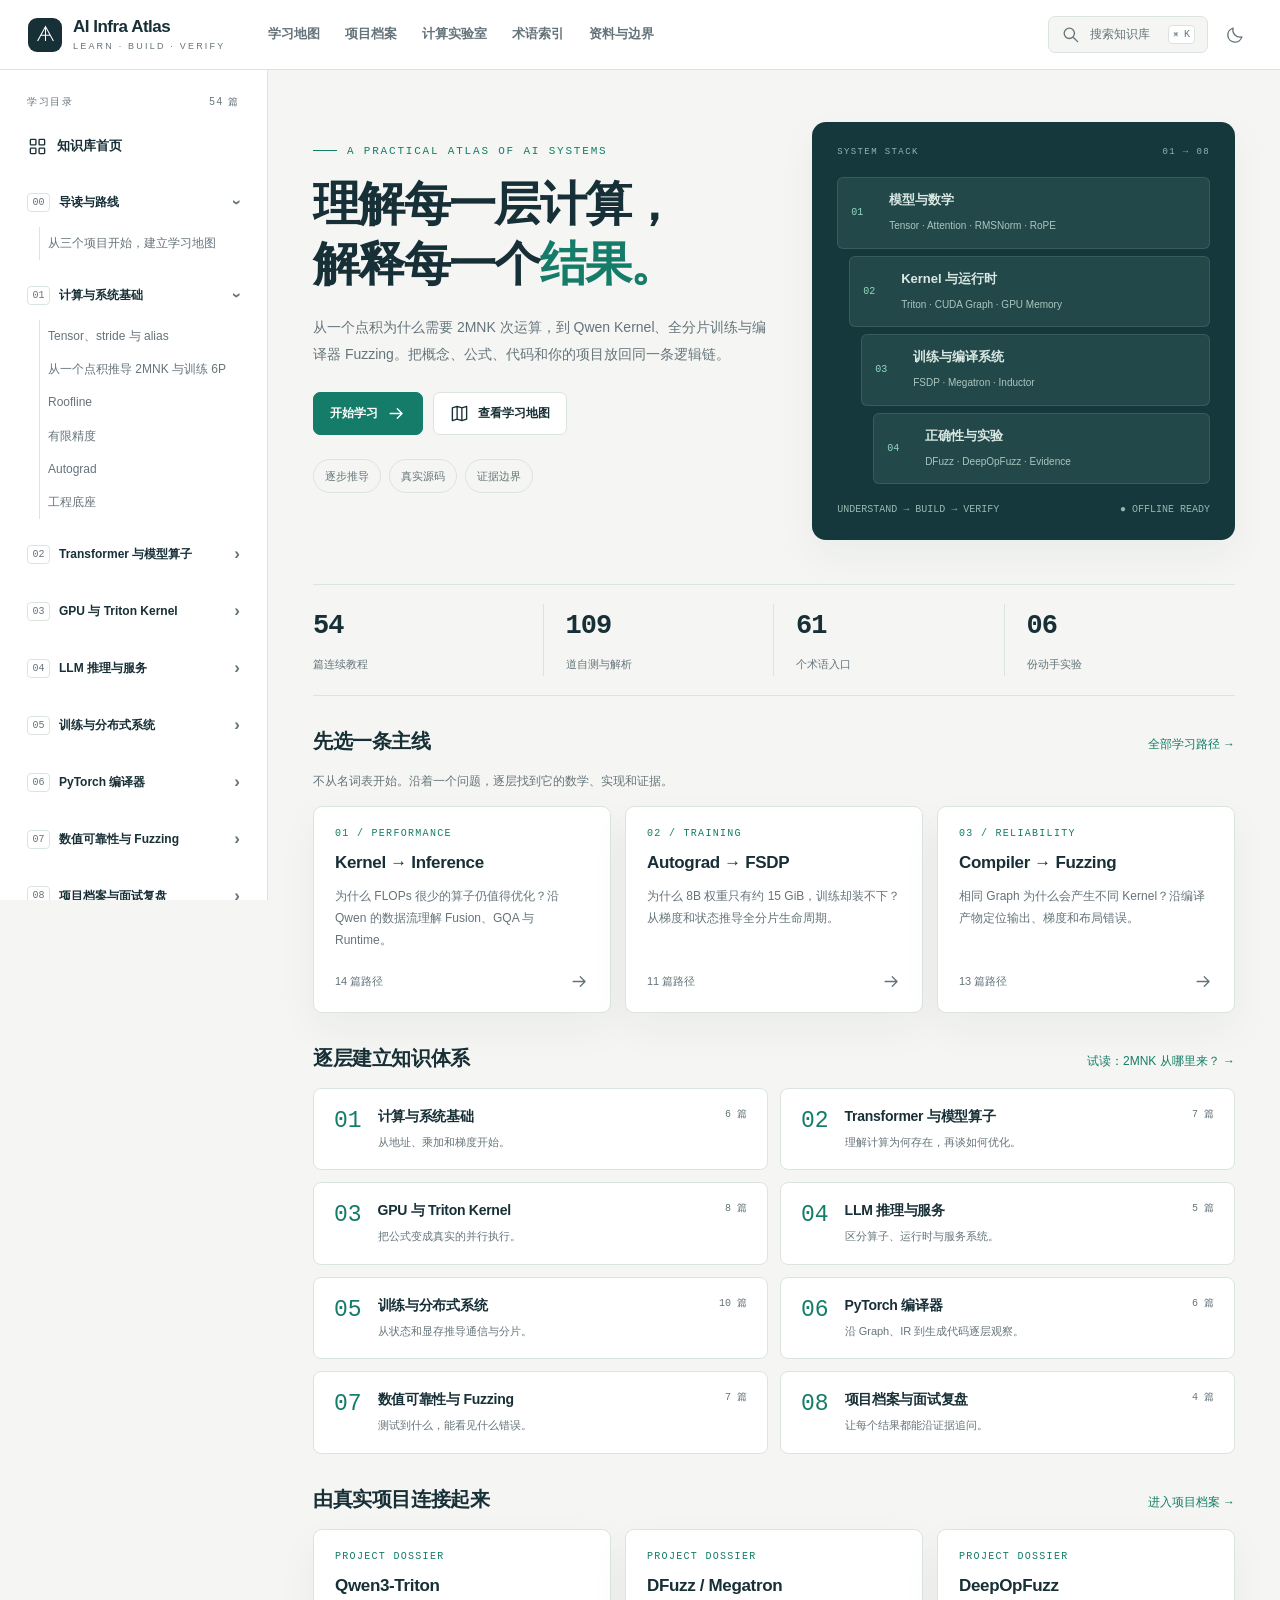
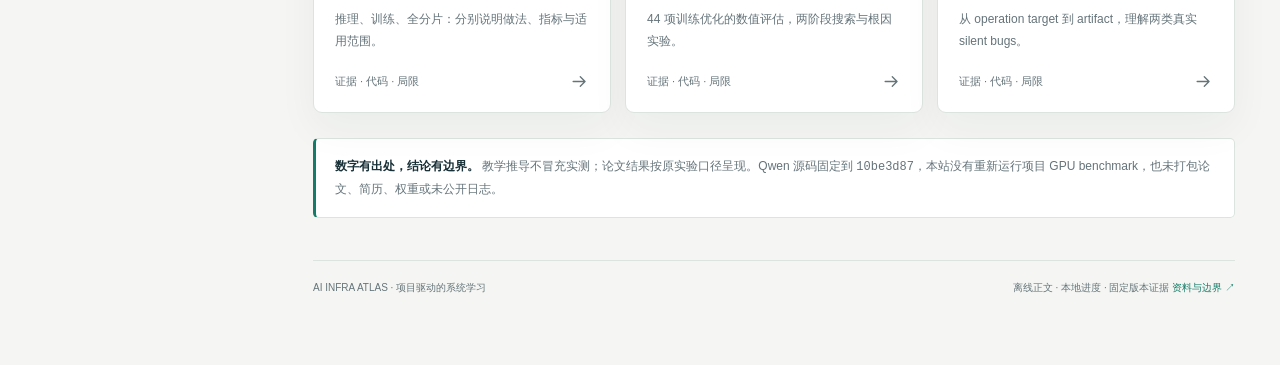
==== index.html @ 58a0f611 "Initial AI Infra Atlas site" ====
<!doctype html>
<html lang="zh-CN" data-theme="light">
<head>
<meta charset="UTF-8">
<meta name="viewport" content="width=device-width, initial-scale=1">
<meta name="description" content="AI Infra Atlas：从计算基础、Transformer 与 Triton，到推理、FSDP、Inductor 和 Fuzzing。基于 Qwen3-Triton、DFuzz、DeepOpFuzz 的项目驱动教程。">
<meta name="theme-color" content="#147c68">
<meta name="referrer" content="strict-origin-when-cross-origin">
<title>AI Infra Atlas · 从公式到代码，从代码到证据</title>
<link rel="icon" href="data:image/svg+xml,%3Csvg xmlns='http://www.w3.org/2000/svg' viewBox='0 0 64 64'%3E%3Crect width='64' height='64' rx='15' fill='%23153b3b'/%3E%3Cpath d='M13 46 31 15l19 31M20 35h23M31 15v31' stroke='%23d4f2df' fill='none' stroke-width='3'/%3E%3C/svg%3E">
<style>/* AI Infra Atlas. System fonts only. Offline, responsive, accessible. */
:root{color-scheme:light;--bg:#f5f6f3;--paper:#fff;--ink:#172f36;--muted:#65747a;--line:#dce4df;--accent:#147c68;--accent-soft:#e6f3ee;--navy:#15383c;--code:#10292f;--code-ink:#e0ede8;--gold:#a67c32;--shadow:0 16px 40px #17322d0c;--sidebar:268px;--header:70px;--serif:Georgia,'Songti SC','Noto Serif CJK SC',serif;--font:Inter,-apple-system,BlinkMacSystemFont,'Segoe UI','Noto Sans CJK SC','Microsoft YaHei',sans-serif;--mono:'SFMono-Regular',Consolas,'Liberation Mono',monospace}
html[data-theme=dark]{color-scheme:dark;--bg:#101b20;--paper:#16262c;--ink:#dce9e6;--muted:#9aafae;--line:#2a4146;--accent:#76d2b8;--accent-soft:#1d3a36;--navy:#15383c;--code:#0a171c;--code-ink:#d4e9e1;--gold:#d6b77a;--shadow:0 12px 35px #0002}
*{box-sizing:border-box}html{scroll-behavior:smooth;scroll-padding-top:100px}body{margin:0;background:var(--bg);color:var(--ink);font-family:var(--font);font-size:15px;line-height:1.7}button,input,select,textarea{font:inherit}button,a,input,textarea,select{-webkit-tap-highlight-color:transparent}button{cursor:pointer}a{color:var(--accent);text-decoration:none}a:hover{text-decoration:underline}button:focus-visible,a:focus-visible,input:focus-visible,select:focus-visible,summary:focus-visible,textarea:focus-visible{outline:3px solid var(--accent);outline-offset:3px}button{border:0;background:none;color:inherit}svg{display:block}h1,h2,h3,h4{line-height:1.35;letter-spacing:-.02em}h1{font-size:38px;font-weight:740;margin:0 0 16px}h2{font-size:24px;margin:34px 0 16px}h3{font-size:18px}p{margin:12px 0 18px}ul,ol{padding-left:24px}li{margin:8px 0}small,.small{font-size:12px;color:var(--muted)}.sr-only{position:absolute;width:1px;height:1px;overflow:hidden;clip:rect(0,0,0,0)}.skip{position:fixed;left:15px;top:-60px;z-index:100;background:var(--paper);padding:12px}.skip:focus{top:10px}.icon{width:19px;height:19px;stroke:currentColor;fill:none;stroke-width:1.7;stroke-linecap:round;stroke-linejoin:round;flex:none}.topbar{height:var(--header);position:fixed;top:0;left:0;right:0;background:var(--paper);border-bottom:1px solid var(--line);display:flex;align-items:center;z-index:40;padding:0 28px;gap:28px}.brand{display:flex;align-items:center;gap:11px;min-width:212px;color:var(--ink);line-height:1.2}.brand:hover{text-decoration:none}.brand-symbol{width:34px;height:34px;background:var(--ink);color:var(--paper);display:grid;place-items:center;border-radius:9px}.brand-title{font-size:17px;font-weight:750;letter-spacing:-.5px}.brand-sub{font-size:9px;letter-spacing:2.2px;display:block;margin-top:4px;color:var(--muted)}.topnav{display:flex;align-items:center;gap:25px;white-space:nowrap}.topnav a{font-size:13px;font-weight:600;color:var(--muted);padding:23px 0}.topnav a.active{color:var(--accent);box-shadow:0 2px 0 var(--accent)}.toptools{margin-left:auto;display:flex;align-items:center;gap:10px}.search-trigger{display:flex;align-items:center;gap:10px;border:1px solid var(--line);background:var(--bg);padding:7px 12px;border-radius:7px;font-size:12px;color:var(--muted);min-width:160px}.search-trigger kbd{margin-left:auto}.icon-btn{display:grid;place-items:center;width:34px;height:34px;border-radius:7px;color:var(--muted)}.icon-btn:hover{background:var(--accent-soft);color:var(--accent)}kbd{font-family:var(--mono);border:1px solid var(--line);border-radius:4px;padding:0 4px;font-size:10px;background:var(--paper)}.menu-toggle{display:none}.sidebar{position:fixed;top:var(--header);bottom:0;left:0;width:var(--sidebar);border-right:1px solid var(--line);background:var(--paper);z-index:30;overflow-y:auto;padding:23px 17px 30px;scrollbar-width:thin}.sidebar-head{display:flex;justify-content:space-between;align-items:center;padding:0 10px 16px;font-size:10px;text-transform:uppercase;letter-spacing:1.7px;color:var(--muted)}.side-home{display:flex;align-items:center;gap:10px;padding:9px 11px;border-radius:6px;color:var(--ink);font-size:13px;font-weight:600;margin-bottom:12px}.side-home:hover{background:var(--bg);text-decoration:none}.side-group{margin:8px 0}.side-group summary{cursor:pointer;display:flex;align-items:center;gap:9px;font-size:12px;font-weight:650;padding:10px;border-radius:5px;list-style:none}.side-group summary::-webkit-details-marker{display:none}.side-group summary:after{content:'›';font-size:17px;margin-left:auto;color:var(--muted);transform:rotate(0deg)}.side-group[open] summary:after{transform:rotate(90deg)}.sec-number{font:10px var(--mono);color:var(--muted);border:1px solid var(--line);padding:3px 4px;min-width:23px;text-align:center;border-radius:4px}.side-links{padding:0 0 3px 22px}.side-link{display:flex;gap:8px;align-items:flex-start;color:var(--muted);font-size:12px;line-height:1.6;padding:7px 8px;border-left:1px solid var(--line)}.side-link:hover{color:var(--ink);background:var(--bg);text-decoration:none}.side-link.active{color:var(--accent);background:var(--accent-soft);border-left:2px solid var(--accent);font-weight:600}.read-dot{font-size:10px;margin-left:auto;color:var(--accent);flex:none}.sidebar-foot{margin:28px 9px 0;padding:15px 0;border-top:1px solid var(--line);font-size:11px;color:var(--muted)}.progress-track{height:4px;background:var(--line);border-radius:4px;margin:10px 0}.progress-fill{height:100%;width:0;background:var(--accent);border-radius:4px;transition:width .2s}.main{margin-left:var(--sidebar);padding:var(--header) 0 0;min-height:100vh}.page{max-width:1370px;margin:auto;padding:40px 45px 70px}.eyebrow{font:11px var(--mono);letter-spacing:1.8px;color:var(--accent);text-transform:uppercase;display:flex;align-items:center;gap:10px;margin-bottom:17px}.eyebrow:before{content:'';width:24px;height:1px;background:currentColor}.page-intro{max-width:780px;color:var(--muted);font-size:16px;line-height:1.9}.hero{display:grid;grid-template-columns:1.1fr 1fr;gap:34px;align-items:center;padding:12px 0 32px}.hero h1{font-size:clamp(34px,3.7vw,51px);font-weight:750;line-height:1.27;letter-spacing:-1.7px}.hero h1 em{font-style:normal;color:var(--accent)}.hero-desc{max-width:540px;font-size:14px;line-height:1.9;color:var(--muted);margin-top:20px}.hero-actions{display:flex;gap:10px;flex-wrap:wrap;margin-top:25px}.btn{display:inline-flex;align-items:center;justify-content:center;gap:9px;padding:10px 16px;border:1px solid var(--line);border-radius:7px;font-size:12px;font-weight:650;background:var(--paper);color:var(--ink);transition:transform .15s,background .15s}.btn:hover{background:var(--accent-soft);text-decoration:none;transform:translateY(-1px)}.btn-primary{background:var(--accent);border-color:var(--accent);color:#fff}html[data-theme=dark] .btn-primary{color:#102e29}.btn-primary:hover{background:var(--accent);filter:brightness(.95)}.btn-small{padding:6px 10px;font-size:11px}.hero-layers{background:var(--navy);padding:25px;border-radius:14px;color:#d9e8e3;box-shadow:var(--shadow);position:relative;overflow:hidden}.hero-layers:after{content:'';position:absolute;inset:0;pointer-events:none;background-image:linear-gradient(#fff03 1px,transparent 1px),linear-gradient(90deg,#fff03 1px,transparent 1px);background-size:26px 26px}.hero-layers>*{position:relative;z-index:1}.layer-header{display:flex;justify-content:space-between;font:9px var(--mono);letter-spacing:1.4px;color:#92b6af;margin-bottom:20px}.layer{display:flex;align-items:center;gap:13px;border:1px solid #63857d55;background:#23484a;padding:11px 13px;margin:7px 0;border-radius:6px}.layer:nth-of-type(3){margin-left:12px}.layer:nth-of-type(4){margin-left:24px}.layer:nth-of-type(5){margin-left:36px}.layer code{color:#92d9bf;font:10px var(--mono);min-width:25px}.layer strong{font-size:13px;display:block}.layer small{font-size:10px;color:#abc6be}.layer-foot{display:flex;justify-content:space-between;color:#94b8ae;font:10px var(--mono);padding-top:13px}.stats{display:grid;grid-template-columns:repeat(4,1fr);border-top:1px solid var(--line);border-bottom:1px solid var(--line);padding:19px 0;margin:12px 0 32px}.stat{padding:0 22px;border-right:1px solid var(--line)}.stat:first-child{padding-left:0}.stat:last-child{border:0}.stat strong{font-size:27px;font-weight:650;font-family:var(--mono);letter-spacing:-1px;display:block}.stat span{font-size:11px;color:var(--muted)}.section-head{display:flex;justify-content:space-between;align-items:baseline;gap:15px;margin:32px 0 16px}.section-head h2{margin:0;font-size:20px}.section-head a{font-size:12px}.section-caption{font-size:12px;color:var(--muted);margin:6px 0 15px}.path-cards{display:grid;grid-template-columns:repeat(3,1fr);gap:14px}.path-card,.card{background:var(--paper);border:1px solid var(--line);border-radius:9px;padding:21px;box-shadow:var(--shadow)}.path-card{display:flex;flex-direction:column;transition:transform .2s,border-color .2s;color:var(--ink)}.path-card:hover{transform:translateY(-3px);border-color:var(--accent);text-decoration:none}.card-kicker{font:10px var(--mono);color:var(--accent);letter-spacing:1.3px;margin-bottom:13px}.path-card h3{font-size:17px;margin:0 0 10px}.path-card p{font-size:12px;color:var(--muted);line-height:1.85;margin:0 0 20px}.card-footer{display:flex;justify-content:space-between;align-items:center;margin-top:auto;color:var(--muted);font-size:11px}.curriculum-grid{display:grid;grid-template-columns:1fr 1fr;gap:12px}.curriculum-card{padding:18px 20px;display:flex;gap:16px;align-items:flex-start;background:var(--paper);border:1px solid var(--line);border-radius:8px;color:var(--ink)}.curriculum-card:hover{text-decoration:none;border-color:var(--accent)}.curriculum-num{font:23px var(--mono);color:var(--accent);line-height:1.3}.curriculum-card h3{font-size:14px;margin:0 0 7px}.curriculum-card p{font-size:11px;color:var(--muted);margin:0;line-height:1.7}.curriculum-card .count{font:10px var(--mono);margin-left:auto;color:var(--muted);white-space:nowrap}.note-box{border:1px solid var(--line);border-left:3px solid var(--accent);border-radius:5px;background:var(--paper);padding:16px 19px;font-size:12px;color:var(--muted);line-height:1.85;margin:25px 0}.note-box strong{color:var(--ink)}.footer{border-top:1px solid var(--line);margin-top:42px;padding-top:18px;display:flex;justify-content:space-between;gap:20px;font-size:10px;color:var(--muted)}.article-layout{display:grid;grid-template-columns:minmax(0,840px) 184px;gap:38px;justify-content:center}.article-main{min-width:0}.breadcrumbs{font-size:11px;color:var(--muted);display:flex;gap:10px;align-items:center;margin-bottom:26px}.article-header h1{font-size:32px;line-height:1.45;margin-bottom:14px;letter-spacing:-.8px}.article-header .summary{font-size:15px;color:var(--muted);line-height:1.8}.meta-row{display:flex;gap:8px;flex-wrap:wrap;align-items:center;margin:20px 0}.badge{font-size:10px;border:1px solid var(--line);padding:3px 8px;border-radius:4px;color:var(--muted);background:var(--paper)}.badge-kind{color:var(--accent);border-color:transparent;background:var(--accent-soft)}.prereq-box{border:1px solid var(--line);background:var(--paper);border-radius:7px;padding:12px 15px;margin:23px 0;font-size:12px;display:flex;flex-wrap:wrap;gap:7px 12px}.prereq-box span{color:var(--muted);margin-right:8px}.article-actions{display:flex;gap:7px;margin:18px 0 30px;flex-wrap:wrap}.article-body{font-size:15px;line-height:1.95;overflow-wrap:anywhere}.article-body h2{margin:40px 0 17px;padding-top:8px;font-size:22px;border-bottom:1px solid var(--line);padding-bottom:12px}.article-body h3{font-size:17px;margin-top:28px}.article-body p{margin:13px 0 19px}.article-body strong{font-weight:700;color:var(--ink)}.article-body a{border-bottom:1px solid var(--accent);text-decoration:none}.article-body ul,.article-body ol{margin:18px 0}.article-body code:not(pre code){background:var(--accent-soft);color:var(--accent);padding:2px 5px;border-radius:4px;font-size:.87em;word-break:break-word;font-family:var(--mono)}pre{background:var(--code);color:var(--code-ink);font:12px/1.85 var(--mono);padding:22px 19px;border-radius:8px;overflow:auto;position:relative;tab-size:4;margin:20px 0}pre code{font-family:inherit;font-size:inherit}pre[data-copy]{padding-top:39px}.code-copy{position:absolute;top:7px;right:9px;display:flex;gap:5px;align-items:center;padding:3px 7px;font:10px var(--font);background:#ffffff12;border:1px solid #ffffff25;color:#d5e6df;border-radius:4px}.code-language{position:absolute;left:16px;top:8px;font:9px var(--mono);letter-spacing:1px;color:#8cb5a6}.table-wrap{overflow:auto;margin:20px 0;border:1px solid var(--line);border-radius:7px;background:var(--paper)}table{border-collapse:collapse;width:100%;font-size:12px;line-height:1.75}th,td{padding:11px 13px;text-align:left;vertical-align:top;border-bottom:1px solid var(--line)}th{font-weight:650;background:var(--accent-soft);white-space:nowrap}tr:last-child td{border-bottom:0}.math.display{display:block;overflow-x:auto;max-width:100%;padding:22px 16px;margin:22px 0;background:var(--paper);border:1px solid var(--line);border-radius:7px;text-align:center}.math math{font-size:1.08em}.math.display math{margin:0 auto}.article-body blockquote{margin:22px 0;border-left:3px solid var(--accent);padding:9px 18px;color:var(--muted);background:var(--paper)}.flow{display:flex;align-items:stretch;gap:24px;flex-wrap:wrap;margin:24px 0}.flow span{position:relative;flex:1;min-width:100px;padding:12px;background:var(--accent-soft);border:1px solid var(--line);color:var(--accent);text-align:center;border-radius:6px;font-size:12px;line-height:1.6}.flow span:not(:last-child):after{content:'→';position:absolute;right:-20px;top:calc(50% - 12px);font-size:15px;color:var(--muted)}.toc{position:sticky;top:99px;align-self:start;max-height:calc(100vh - 130px);overflow:auto;border-left:1px solid var(--line);padding-left:19px;font-size:11px}.toc-title{font:10px var(--mono);letter-spacing:1.6px;color:var(--muted);margin:0 0 14px}.toc a{display:block;padding:6px 0;color:var(--muted);line-height:1.6}.toc a.active{color:var(--accent);font-weight:650}.toc a.sub{padding-left:10px;font-size:10px}.toc .toc-footer{border-top:1px solid var(--line);margin-top:18px;padding-top:16px;font-size:10px;color:var(--muted)}.quiz{border:1px solid var(--line);background:var(--paper);padding:0;border-radius:7px;margin:10px 0;font-size:13px}.quiz summary{cursor:pointer;list-style:none;padding:16px 18px;font-weight:600;display:flex;align-items:center;gap:12px}.quiz summary:after{content:'＋';font-size:16px;color:var(--accent);margin-left:auto;flex:none}.quiz[open] summary:after{content:'−'}.quiz-answer{border-top:1px solid var(--line);padding:15px 18px;color:var(--muted);line-height:1.9}.quiz-num{font:11px var(--mono);color:var(--accent)}.resource-list{display:grid;gap:9px;margin-top:20px}.resource{padding:13px 15px;border:1px solid var(--line);border-radius:6px;background:var(--paper);font-size:12px;overflow-wrap:anywhere}.resource span{display:block;font-size:10px;color:var(--muted);margin-bottom:5px}.resource p{font-size:11px;color:var(--muted);margin:5px 0 0;line-height:1.7}.notes-area{width:100%;resize:vertical;min-height:100px;background:var(--paper);color:var(--ink);border:1px solid var(--line);border-radius:7px;padding:15px;font-size:13px;line-height:1.8}.chapter-nav{display:grid;grid-template-columns:1fr 1fr;gap:12px;margin-top:35px}.chapter-nav a{display:block;background:var(--paper);border:1px solid var(--line);padding:17px;border-radius:7px;font-size:12px;color:var(--ink)}.chapter-nav a:hover{border-color:var(--accent);text-decoration:none}.chapter-nav small{display:block;margin-bottom:7px;color:var(--muted)}.chapter-nav a:last-child{text-align:right}.path-group{background:var(--paper);border:1px solid var(--line);padding:25px;border-radius:9px;margin:18px 0}.path-group h2{margin-top:0;font-size:21px}.path-group p{font-size:13px;color:var(--muted)}.path-items{display:flex;gap:10px;flex-wrap:wrap;margin-top:20px}.path-item{display:flex;align-items:center;gap:9px;padding:10px 12px;border:1px solid var(--line);border-radius:6px;font-size:11px;color:var(--ink);background:var(--bg)}.path-item .order{font:10px var(--mono);color:var(--accent)}.path-item.done{background:var(--accent-soft)}.topic-section{margin:35px 0}.topic-section h2{font-size:20px}.chapter-index{display:grid;grid-template-columns:1fr 1fr;gap:10px}.chapter-item{border:1px solid var(--line);background:var(--paper);border-radius:6px;padding:15px;color:var(--ink);display:block}.chapter-item:hover{border-color:var(--accent);text-decoration:none}.chapter-item strong{font-size:13px}.chapter-item p{font-size:11px;color:var(--muted);margin:6px 0 0}.project-grid{display:grid;grid-template-columns:repeat(3,1fr);gap:16px;margin:30px 0}.project-card{background:var(--paper);border:1px solid var(--line);border-radius:10px;overflow:hidden}.project-top{padding:24px 22px;background:var(--accent-soft)}.project-top h2{margin:10px 0;font-size:24px}.project-top p{font-size:12px;color:var(--muted);margin-bottom:0}.project-body{padding:22px;font-size:12px}.project-measure{font:28px var(--mono);color:var(--accent);margin-bottom:4px}.project-body .metric-caption{font-size:11px;color:var(--muted);margin-bottom:18px}.project-links{margin:18px 0;display:flex;flex-direction:column;gap:9px}.project-body .btn{width:100%}.filter-input{width:100%;background:var(--paper);border:1px solid var(--line);padding:13px 16px;border-radius:8px;color:var(--ink);margin:20px 0;font-size:13px}.glossary-grid{display:grid;grid-template-columns:1fr 1fr;gap:12px}.term-card{background:var(--paper);border:1px solid var(--line);padding:19px;border-radius:8px}.term-card h3{margin:0 0 6px;font-size:15px}.term-card .zh{font-size:11px;color:var(--accent)}.term-card p{font-size:12px;color:var(--muted);margin:11px 0}.term-card a{font-size:11px}.calc-grid{display:grid;grid-template-columns:1fr 1fr;gap:20px;margin-top:25px}.calc-card{background:var(--paper);border:1px solid var(--line);border-radius:9px;padding:24px}.calc-card h2{font-size:20px;margin:5px 0 10px}.calc-card>p{font-size:12px;color:var(--muted)}.calc-fields{display:grid;grid-template-columns:1fr 1fr;gap:11px;margin:20px 0}.field label{display:block;font-size:11px;color:var(--muted);margin-bottom:6px}.field input,.field select{width:100%;padding:8px 10px;font:12px var(--mono);border:1px solid var(--line);border-radius:5px;background:var(--bg);color:var(--ink)}.calc-result{background:var(--accent-soft);border:1px solid var(--line);border-radius:6px;padding:15px;font-size:12px;line-height:1.8;min-height:100px}.calc-result strong{font-family:var(--mono);color:var(--accent);font-size:16px}.calc-result .result-row{display:flex;justify-content:space-between;align-items:center;gap:10px;margin:5px 0}.calc-formula{font:12px var(--mono);color:var(--muted);padding-top:15px;overflow-wrap:anywhere}.bar-meter{height:6px;background:var(--line);border-radius:5px;overflow:hidden;margin-top:10px}.bar-meter span{display:block;height:100%;background:var(--accent)}.source-group{margin-top:30px}.source-group h2{font-size:20px}.source-grid{display:grid;grid-template-columns:1fr 1fr;gap:10px}.toolbar{display:flex;gap:8px;align-items:center;flex-wrap:wrap;margin:20px 0}.empty{padding:35px;text-align:center;color:var(--muted);border:1px dashed var(--line);border-radius:8px;font-size:13px}.saved-list{display:grid;gap:10px}.search-dialog{border:1px solid var(--line);padding:0;border-radius:13px;background:var(--paper);color:var(--ink);width:min(700px,calc(100% - 30px));box-shadow:0 30px 90px #0005;max-height:80vh;margin:12vh auto 0}.search-dialog::backdrop{background:#0c222580;backdrop-filter:blur(3px)}.search-box{display:flex;align-items:center;padding:17px;gap:12px;border-bottom:1px solid var(--line)}.search-box input{background:none;border:0;outline:0!important;flex:1;min-width:0;color:var(--ink);font-size:15px}.search-results{max-height:58vh;overflow:auto;padding:8px}.search-result{display:block;color:var(--ink);padding:13px 14px;border-radius:6px}.search-result:hover,.search-result:focus{background:var(--accent-soft);text-decoration:none}.search-result strong{display:block;font-size:14px}.search-result p{font-size:11px;color:var(--muted);margin:6px 0 0}.search-result small{font-size:10px}.search-result mark{color:var(--ink);background:#d7e9bd;padding:0 2px}.search-bottom{padding:10px 18px;border-top:1px solid var(--line);font-size:10px;color:var(--muted);display:flex;justify-content:space-between}.toast{position:fixed;bottom:25px;left:50%;transform:translateX(-50%);padding:10px 18px;background:var(--ink);color:var(--paper);border-radius:7px;font-size:12px;box-shadow:var(--shadow);z-index:100;opacity:0;pointer-events:none;transition:opacity .2s}.toast.show{opacity:1}.mobile-shade{display:none}.source-note{font-size:11px;color:var(--muted);border-top:1px solid var(--line);padding-top:15px;margin-top:20px}.dep-label{font-size:10px;color:var(--muted);margin-top:14px}.method-strip{display:flex;gap:8px;flex-wrap:wrap;margin:24px 0}.method-strip span{font-size:11px;padding:7px 11px;border:1px solid var(--line);border-radius:30px;color:var(--muted)}.callout-lab{background:var(--accent-soft);border:1px solid var(--line);border-radius:8px;padding:18px;font-size:13px;line-height:1.85;margin:25px 0}.callout-lab p{margin:6px 0 12px;font-size:12px;color:var(--muted)}.toc-toggle{display:none}.noscript{margin:100px 20px;padding:25px;border:1px solid var(--line);background:var(--paper)}
@media(min-width:1600px){.page{padding-left:65px;padding-right:65px}.hero{gap:65px}.hero-layers{padding:32px}.topnav{gap:32px}}
@media(max-width:1250px){:root{--sidebar:242px}.topbar{padding:0 20px;gap:18px}.brand{min-width:190px}.topnav{gap:16px}.topnav a{font-size:12px}.search-trigger{min-width:120px}.search-trigger .search-word{display:none}.page{padding:30px}.article-layout{grid-template-columns:minmax(0,1fr)}.toc{display:none}.hero{gap:24px}.hero h1{font-size:37px}.path-card{padding:17px}.hero-layers{padding:20px}.project-grid{grid-template-columns:1fr}.project-card{display:grid;grid-template-columns:1fr 1.4fr}.project-body{padding:22px}.project-measure{font-size:24px}}
@media(max-width:1000px){.topnav{gap:15px}.topnav a:nth-last-child(-n+2){display:none}.brand{min-width:180px}.topbar{gap:15px}.hero{grid-template-columns:1fr}.hero-layers{max-width:600px}.layer-header{margin-bottom:12px}.layer{padding:9px 13px}.path-cards{grid-template-columns:1fr}.path-card{display:grid;grid-template-columns:1fr auto}.path-card p{grid-column:1;max-width:90%;margin-bottom:12px}.path-card .card-footer{grid-column:2;grid-row:1/4;align-self:end}.path-card .card-kicker,.path-card h3{grid-column:1}.curriculum-grid,.chapter-index,.glossary-grid,.source-grid,.calc-grid{grid-template-columns:1fr}.hero h1{font-size:40px}.stats .stat{padding:0 14px}.stats .stat:first-child{padding-left:0}}
@media(max-width:760px){:root{--sidebar:275px;--header:62px}.topbar{padding:0 13px;gap:10px}.menu-toggle{display:grid}.brand{min-width:0;gap:8px}.brand-symbol{height:30px;width:30px}.brand-title{font-size:15px}.brand-sub{font-size:8px;letter-spacing:1.5px}.topnav{display:none}.toptools{gap:4px}.search-trigger{min-width:0;border:0;background:none;padding:8px}.search-trigger kbd{display:none}.sidebar{transform:translateX(-100%);transition:transform .2s}.sidebar.open{transform:translateX(0)}.mobile-shade.visible{display:block;position:fixed;inset:var(--header) 0 0;background:#0006;z-index:25}.main{margin-left:0}.page{padding:26px 20px 50px}.hero{padding-top:2px;gap:22px}.hero h1{font-size:37px;letter-spacing:-1px}.hero-desc{font-size:13px}.hero-layers{padding:20px}.stats{margin-top:8px;gap:15px 0;padding:18px 0}.stat strong{font-size:23px}.stat span{font-size:10px}.stat{padding:0 10px!important}.stat:first-child{padding-left:0!important}.eyebrow{font-size:10px;letter-spacing:1.3px}.section-head{margin-top:28px}.section-head h2{font-size:19px}.article-header h1{font-size:27px}.article-body{font-size:14px;line-height:1.95}.article-body h2{font-size:20px}.article-actions{gap:6px}.btn{padding:9px 12px;font-size:11px}.btn-small{padding:6px 10px}.breadcrumbs{margin-bottom:20px;font-size:10px}.chapter-nav{grid-template-columns:1fr}.chapter-nav a:last-child{text-align:left}.project-card{display:block}.project-grid{gap:18px}.path-group{padding:20px}.path-item{padding:8px 10px;font-size:11px}.path-items{gap:8px}.flow{gap:24px}.flow span{min-width:115px}.calc-card{padding:20px}.footer{flex-direction:column;gap:5px}.search-dialog{margin-top:8vh}.table-wrap{max-width:100%}.page h1{font-size:30px}.hero h1{font-size:37px}.project-top h2{font-size:23px}.stats .stat strong{font-size:22px}.source-note{overflow-wrap:anywhere}.toc-toggle{display:block}pre{font-size:11px}.article-body .math math{font-size:1em}.callout-lab{padding:15px}.toolbar{gap:6px}}
@media(prefers-reduced-motion:reduce){*{scroll-behavior:auto!important;transition:none!important;animation:none!important}}
@media print{.topbar,.sidebar,.toc,.article-actions,.footer,.chapter-nav,.notes-panel,.search-dialog,.toast,.mobile-shade,.code-copy,.screen-only{display:none!important}.main{margin:0;padding:0}.page{padding:0;max-width:none}.article-layout{display:block}body{background:white;color:#111;font-size:11pt}.article-body{font-size:11pt}h1{font-size:24pt}h2{break-after:avoid}pre{white-space:pre-wrap;color:#111;background:#f5f5f5;border:1px solid #ccc;break-inside:avoid}.math.display{break-inside:avoid}.quiz-answer{display:block}.quiz:not([open]) .quiz-answer{display:block}.resource,.note-box{box-shadow:none}.table-wrap{overflow:visible}.hero-layers{display:none}.hero{display:block}.project-grid,.path-cards{display:block}.path-card{margin-bottom:10px}a{color:#165b49}details{break-inside:avoid}}

.sidebar-utilities{display:grid;grid-template-columns:1fr 1fr;gap:9px 12px;margin-bottom:15px}.sidebar-utilities a{font-size:11px}

.article-body math[display="inline"]{font-size:1.03em}.math.display{font-size:16px}.math.display math{width:max-content;max-width:none}
</style>
</head>
<body>
<a class="skip" href="#main">跳到正文</a>
<header class="topbar">
<button class="icon-btn menu-toggle" id="menu-toggle" aria-label="展开章节目录" aria-expanded="false" aria-controls="sidebar"></button>
<a class="brand" href="#home" aria-label="AI Infra Atlas 首页">
<span class="brand-symbol"><svg width="23" height="23" viewBox="0 0 32 32" fill="none" stroke="currentColor" stroke-width="1.5" aria-hidden="true"><path d="m5 25 11-20 11 20M10 17h12M16 5v20"/></svg></span>
<span><span class="brand-title">AI Infra Atlas</span><span class="brand-sub">LEARN · BUILD · VERIFY</span></span></a>
<nav class="topnav" aria-label="全站导航"><a href="#map" data-route="map">学习地图</a><a href="#projects" data-route="projects">项目档案</a><a href="#lab" data-route="lab">计算实验室</a><a href="#glossary" data-route="glossary">术语索引</a><a href="#sources" data-route="sources">资料与边界</a></nav>
<div class="toptools"><button id="search-open" class="search-trigger" aria-label="全文搜索（Ctrl 或 Command K）"></button><button class="icon-btn" id="theme-toggle" aria-label="切换深浅主题"></button></div>
</header>
<aside class="sidebar" id="sidebar" aria-label="章节目录"></aside>
<div class="mobile-shade" id="mobile-shade"></div>
<main class="main" id="main" tabindex="-1"></main>
<dialog class="search-dialog" id="search-dialog" aria-label="全文搜索">
 <div class="search-box"><svg class="icon" viewBox="0 0 24 24" aria-hidden="true"><circle cx="10.5" cy="10.5" r="6.5"/><path d="m16 16 5 5"/></svg><input id="search-input" type="search" autocomplete="off" placeholder="搜索概念、代码、项目或问题…" aria-label="搜索关键词"><button class="icon-btn" id="search-close" aria-label="关闭搜索"></button></div>
 <div class="search-results" id="search-results"></div>
 <div class="search-bottom"><span id="search-count"></span><span>↑↓ 选择 · Enter 打开 · Esc 关闭</span></div>
</dialog>
<div class="toast" id="toast" role="status" aria-live="polite"></div>
<noscript><div class="noscript"><h1>AI Infra Atlas</h1><p>该离线网站需要浏览器启用 JavaScript 才能展示目录、搜索和正文。ZIP 中同时提供完整 Markdown 正文，可在任意文本阅读器中打开。</p></div></noscript>
<script id="atlas-data" type="application/json">{"articles":[{"id":"orientation","title":"从三个项目开始，建立学习地图","section":"start","summary":"把性能、数值可靠性和编译正确性放回同一条模型执行链。","prereq":[],"sources":["guide","qreadme","dfuzz","deepop"],"tags":["学习路线","证据","项目"],"level":1,"kind":"原理与推导","checks":[{"q":"为什么三类项目不能用同一个“加速比”评价？","a":"Qwen 性能实验比较时间、显存等；DFuzz 比较数值偏差和搜索命中率；DeepOpFuzz 比较已验证 bug 与固定预算下触达情况。它们的分子、分母和实验目标都不同。"}],"lab":null,"raw":"## 这不是一份名词清单\n语言模型的每个 token 都要经过张量计算。框架把计算交给编译器、GPU 和运行时；训练又引入反向传播、优化器和多卡通信。AI Infra 关心这条链能否**跑得动、跑得快、算得对**。三个目标有关联，却需要不同证据。\n\n本教程借鉴 AIInfraGuide 的分层学习形式，正文与例子按你的三个项目重新组织，不转载其文章。每篇先说明问题的来源，再推导数学与数据流，最后连接源码、实验和边界。\n\n\u003cdiv class=\"flow\">\u003cspan>模型数学\u003c/span>\u003cspan>Tensor / Autograd\u003c/span>\u003cspan>Compiler / Kernel\u003c/span>\u003cspan>GPU / Runtime\u003c/span>\u003cspan>数值与性能验证\u003c/span>\u003c/div>\n\n## 三个项目分别回答什么\n**Qwen3-Triton** 研究执行效率：相同模型计算如何减少布局复制、启动开销和训练状态驻留。其单卡推理、单卡训练、多卡分片是不同实验分支，不应编造成未经记录的线性研发历史。\n\n**DFuzz** 研究训练轨迹的数值偏差：同一优化开关的 ON/OFF 执行，在哪些配置与输入下产生显著不同的 loss 轨迹。Megatron-LM 是实际测试框架之一，不是仅供背景介绍的分布式知识。\n\n**DeepOpFuzz** 研究编译正确性：怎样构造条件，让编译器选择特定 operation 并观察生成产物，进一步检测输出、梯度或执行语义错误。\n\n## 怎样阅读\n零基础路线先读 [Tensor 与 stride](#article/tensor-layout)、[矩阵计算量](#article/gemm-flops) 和 [token 到 loss](#article/tokens-loss)，再进入 Transformer。Kernel 路线从模型算子走到 Triton 和 QK Fusion。训练路线从梯度、AdamW 的状态走到 collective 与 FSDP。Compiler 路线从 graph capture 走到 artifact 与两个真实 bug。\n\n不要跳过前置章节。一个词第一次出现时可能有一句定义，完整解释会在对应链接中展开。例如 GQA 不是“一个更快的 attention 函数”，而是 head 共享设计；CUDA Graph 不是让所有算子变成一个 kernel。\n\n## 网站怎样表达证据\n标为**原理与推导**的段落是教学解释，算式中的例子不等于项目实测。标为**源码与实验**的章节来自固定仓库版本或上传论文。标为**扩展知识**的部分不构成你的项目贡献。\n\nQwen 源码固定在 `10be3d87`；DeepOpFuzz 仓库固定在 `c69ead1b`。历史报告里的 2.5.1 推理环境、2.10 训练环境与 compiler 测试环境不同。本站没有在 GPU 上重新执行这些项目实验，性能数字按报告口径呈现。\n\n## 什么算真正掌握\n读完定义只是第一步。合格的理解是：给定一个具体 shape，能写出地址或计算量；给定一个优化，能说明它省了什么、增加了什么；给定一组数据，能判断是否足以支持结论。每篇末尾的折叠题和实践任务就是为此设计。\n\n网站不打包你的论文 PDF、简历、私有日志或模型权重。公开部署前仍应确认论文与研究结果可对外展示。\n","html":"\u003ch2 id=\"h01\">这不是一份名词清单\u003c/h2>\n\u003cp>语言模型的每个 token 都要经过张量计算。框架把计算交给编译器、GPU 和运行时；训练又引入反向传播、优化器和多卡通信。AI Infra 关心这条链能否\u003cstrong>跑得动、跑得快、算得对\u003c/strong>。三个目标有关联，却需要不同证据。\u003c/p>\n\u003cp>本教程借鉴 AIInfraGuide 的分层学习形式，正文与例子按你的三个项目重新组织，不转载其文章。每篇先说明问题的来源，再推导数学与数据流，最后连接源码、实验和边界。\u003c/p>\n\u003cdiv class=\"flow\">\n\u003cspan>模型数学\u003c/span>\u003cspan>Tensor / Autograd\u003c/span>\u003cspan>Compiler / Kernel\u003c/span>\u003cspan>GPU / Runtime\u003c/span>\u003cspan>数值与性能验证\u003c/span>\n\u003c/div>\n\u003ch2 id=\"h02\">三个项目分别回答什么\u003c/h2>\n\u003cp>\u003cstrong>Qwen3-Triton\u003c/strong> 研究执行效率：相同模型计算如何减少布局复制、启动开销和训练状态驻留。其单卡推理、单卡训练、多卡分片是不同实验分支，不应编造成未经记录的线性研发历史。\u003c/p>\n\u003cp>\u003cstrong>DFuzz\u003c/strong> 研究训练轨迹的数值偏差：同一优化开关的 ON/OFF 执行，在哪些配置与输入下产生显著不同的 loss 轨迹。Megatron-LM 是实际测试框架之一，不是仅供背景介绍的分布式知识。\u003c/p>\n\u003cp>\u003cstrong>DeepOpFuzz\u003c/strong> 研究编译正确性：怎样构造条件，让编译器选择特定 operation 并观察生成产物，进一步检测输出、梯度或执行语义错误。\u003c/p>\n\u003ch2 id=\"h03\">怎样阅读\u003c/h2>\n\u003cp>零基础路线先读 \u003ca href=\"#article/tensor-layout\">Tensor 与 stride\u003c/a>、\u003ca href=\"#article/gemm-flops\">矩阵计算量\u003c/a> 和 \u003ca href=\"#article/tokens-loss\">token 到 loss\u003c/a>，再进入 Transformer。Kernel 路线从模型算子走到 Triton 和 QK Fusion。训练路线从梯度、AdamW 的状态走到 collective 与 FSDP。Compiler 路线从 graph capture 走到 artifact 与两个真实 bug。\u003c/p>\n\u003cp>不要跳过前置章节。一个词第一次出现时可能有一句定义，完整解释会在对应链接中展开。例如 GQA 不是“一个更快的 attention 函数”，而是 head 共享设计；CUDA Graph 不是让所有算子变成一个 kernel。\u003c/p>\n\u003ch2 id=\"h04\">网站怎样表达证据\u003c/h2>\n\u003cp>标为\u003cstrong>原理与推导\u003c/strong>的段落是教学解释，算式中的例子不等于项目实测。标为\u003cstrong>源码与实验\u003c/strong>的章节来自固定仓库版本或上传论文。标为\u003cstrong>扩展知识\u003c/strong>的部分不构成你的项目贡献。\u003c/p>\n\u003cp>Qwen 源码固定在 \u003ccode>10be3d87\u003c/code>；DeepOpFuzz 仓库固定在 \u003ccode>c69ead1b\u003c/code>。历史报告里的 2.5.1 推理环境、2.10 训练环境与 compiler 测试环境不同。本站没有在 GPU 上重新执行这些项目实验，性能数字按报告口径呈现。\u003c/p>\n\u003ch2 id=\"h05\">什么算真正掌握\u003c/h2>\n\u003cp>读完定义只是第一步。合格的理解是：给定一个具体 shape，能写出地址或计算量；给定一个优化，能说明它省了什么、增加了什么；给定一组数据，能判断是否足以支持结论。每篇末尾的折叠题和实践任务就是为此设计。\u003c/p>\n\u003cp>网站不打包你的论文 PDF、简历、私有日志或模型权重。公开部署前仍应确认论文与研究结果可对外展示。\u003c/p>\n","toc":[{"id":"h01","title":"这不是一份名词清单","level":2},{"id":"h02","title":"三个项目分别回答什么","level":2},{"id":"h03","title":"怎样阅读","level":2},{"id":"h04","title":"网站怎样表达证据","level":2},{"id":"h05","title":"什么算真正掌握","level":2}],"plain":"这不是一份名词清单 语言模型的每个 token 都要经过张量计算。框架把计算交给编译器、GPU 和运行时；训练又引入反向传播、优化器和多卡通信。AI Infra 关心这条链能否 跑得动、跑得快、算得对 。三个目标有关联，却需要不同证据。 本教程借鉴 AIInfraGuide 的分层学习形式，正文与例子按你的三个项目重新组织，不转载其文章。每篇先说明问题的来源，再推导数学与数据流，最后连接源码、实验和边界。 模型数学 Tensor / Autograd Compiler / Kernel GPU / Runtime 数值与性能验证 三个项目分别回答什么 Qwen3-Triton 研究执行效率：相同模型计算如何减少布局复制、启动开销和训练状态驻留。其单卡推理、单卡训练、多卡分片是不同实验分支，不应编造成未经记录的线性研发历史。 DFuzz 研究训练轨迹的数值偏差：同一优化开关的 ON/OFF 执行，在哪些配置与输入下产生显著不同的 loss 轨迹。Megatron-LM 是实际测试框架之一，不是仅供背景介绍的分布式知识。 DeepOpFuzz 研究编译正确性：怎样构造条件，让编译器选择特定 operation 并观察生成产物，进一步检测输出、梯度或执行语义错误。 怎样阅读 零基础路线先读 Tensor 与 stride 、 矩阵计算量 和 token 到 loss ，再进入 Transformer。Kernel 路线从模型算子走到 Triton 和 QK Fusion。训练路线从梯度、AdamW 的状态走到 collective 与 FSDP。Compiler 路线从 graph capture 走到 artifact 与两个真实 bug。 不要跳过前置章节。一个词第一次出现时可能有一句定义，完整解释会在对应链接中展开。例如 GQA 不是“一个更快的 attention 函数”，而是 head 共享设计；CUDA Graph 不是让所有算子变成一个 kernel。 网站怎样表达证据 标为 原理与推导 的段落是教学解释，算式中的例子不等于项目实测。标为 源码与实验 的章节来自固定仓库版本或上传论文。标为 扩展知识 的部分不构成你的项目贡献。 Qwen 源码固定在 10be3d87 ；DeepOpFuzz 仓库固定在 c69ead1b 。历史报告里的 2.5.1 推理环境、2.10 训练环境与 compiler 测试环境不同。本站没有在 GPU 上重新执行这些项目实验，性能数字按报告口径呈现。 什么算真正掌握 读完定义只是第一步。合格的理解是：给定一个具体 shape，能写出地址或计算量；给定一个优化，能说明它省了什么、增加了什么；给定一组数据，能判断是否足以支持结论。每篇末尾的折叠题和实践任务就是为此设计。 网站不打包你的论文 PDF、简历、私有日志或模型权重。公开部署前仍应确认论文与研究结果可对外展示。","charCount":1119},{"id":"tensor-layout","title":"Tensor、stride 与 alias：一块内存怎样有多种形状","section":"foundations","summary":"从二维地址计算推导 view、transpose、contiguous 与 stride-0。","prereq":["orientation"],"sources":["views","qkernel","bug-bwd"],"tags":["stride","alias","layout","contiguous"],"level":1,"kind":"原理与推导","checks":[{"q":"shape=[2,3]，stride=[1,2]，offset=0；(1,2) 在哪里？","a":"元素偏移 1×1+2×2=5。若 FP32，则字节偏移为20。它不是常规 row-major 布局。"},{"q":"一个 stride-0 维度能表示不同数值的独立输出吗？","a":"不能在同一 storage 映射下让别名位置保存不同值。需要合适的输出存储，或让该维数据本来就完全相同。"}],"lab":"labs/01_layout.py","raw":"## 为什么先学地址，而不是先写 kernel\nQwen 的布局优化和 DeepOpFuzz 的索引 bug，都依赖同一个事实：**shape 不是物理地址**。Tensor 通常由 storage、storage offset、shape、stride 和 dtype 共同描述。stride 的单位是元素，不是字节。\n\n若张量元素坐标为 $(i_0,\\ldots,i_{n-1})$，其元素偏移为\n\n$$o=o_0+\\sum_{k=0}^{n-1} i_k s_k.$$\n\n字节地址还要乘以元素大小。对连续 $2\\times3$ 的 FP32 矩阵，stride 是 $(3,1)$。元素 $(1,2)$ 的偏移是 $1\\cdot3+2=5$，距首元素 20 bytes。\n\n## transpose 为什么有时不搬数据\n原矩阵在内存中是 `[0,1,2,3,4,5]`。转置后 shape 变为 $(3,2)$，stride 变为 $(1,3)$。逻辑上的 $(2,1)$ 仍读 offset 5，没有必要生成新 storage。\n\n```python\nimport torch\nx = torch.arange(6).reshape(2, 3)\ny = x.t()\nprint(x.shape, x.stride())  # (2,3), (3,1)\nprint(y.shape, y.stride())  # (3,2), (1,3)\nprint(x.untyped_storage().data_ptr() == y.untyped_storage().data_ptr())\nz = y.contiguous()\nprint(z.stride())           # (2,1)，需要时物理复制\n```\n\n`contiguous()` 对已经连续的输入可能直接返回原张量，并不保证一定复制。`reshape` 在可行时产生 view，否则可能复制；不能无条件把它当免费操作。原地修改 view 可能影响 base，这就是 alias 关系的重要性。\n\n## stride-0 为什么合法，又为什么危险\n`u.shape=[B,1,H]` 扩展到 `[B,S,H]` 时，可以设置中间维 stride 为 0。于是所有序列位置读同一个物理向量。作为只读 broadcast view，这很节省内存；作为需要每个位置不同写入结果的输出，就可能无法表达语义。\n\nDeepOpFuzz 的 `slice_scatter` 案例正是相关输出 metadata 与实际需求不一致。不能由“functional op 返回新张量”进一步断言其输出一定 contiguous；关键是输出 layout 必须容纳正确的逐元素结果，而不是强制某一种连续顺序。\n\n## Qwen 的 BSHD 与 BHSD\n设 token 数为 $T$、head 数为 $h$、head dimension 为 $D$。连续 BSHD 的偏移是\n\n$$((bT+t)h+j)D+d.$$\n\n连续 BHSD 的偏移是\n\n$$((bh+j)T+t)D+d.$$\n\n两者改变的是谁在物理上相邻。一个 stride-aware kernel 可以按输入实际 stride 读，直接按目标布局写，避免先调用 transpose-copy。这需要明确支持哪些 stride，不能由一个实例推广到任意非连续张量。\n\n## 实践\n运行 `labs/01_layout.py`，观察 NumPy view 与复制的差异。然后对手里的 PyTorch Tensor 同时打印 shape、stride、storage_offset、data_ptr。不要只打印 `is_contiguous()`，因为它不足以描述所有地址关系。\n","html":"\u003ch2 id=\"h01\">为什么先学地址，而不是先写 kernel\u003c/h2>\n\u003cp>Qwen 的布局优化和 DeepOpFuzz 的索引 bug，都依赖同一个事实：\u003cstrong>shape 不是物理地址\u003c/strong>。Tensor 通常由 storage、storage offset、shape、stride 和 dtype 共同描述。stride 的单位是元素，不是字节。\u003c/p>\n\u003cp>若张量元素坐标为 \u003cmath display=\"inline\" xmlns=\"http://www.w3.org/1998/Math/MathML\">\u003csemantics>\u003cmrow>\u003cmo stretchy=\"true\" form=\"prefix\">(\u003c/mo>\u003cmsub>\u003cmi>i\u003c/mi>\u003cmn>0\u003c/mn>\u003c/msub>\u003cmo>,\u003c/mo>\u003cmi>…\u003c/mi>\u003cmo>,\u003c/mo>\u003cmsub>\u003cmi>i\u003c/mi>\u003cmrow>\u003cmi>n\u003c/mi>\u003cmo>−\u003c/mo>\u003cmn>1\u003c/mn>\u003c/mrow>\u003c/msub>\u003cmo stretchy=\"true\" form=\"postfix\">)\u003c/mo>\u003c/mrow>\u003cannotation encoding=\"application/x-tex\">(i_0,\\ldots,i_{n-1})\u003c/annotation>\u003c/semantics>\u003c/math>，其元素偏移为\u003c/p>\n\u003cdiv class=\"math display\">\u003cmath display=\"block\" xmlns=\"http://www.w3.org/1998/Math/MathML\">\u003csemantics>\u003cmrow>\u003cmi>o\u003c/mi>\u003cmo>=\u003c/mo>\u003cmsub>\u003cmi>o\u003c/mi>\u003cmn>0\u003c/mn>\u003c/msub>\u003cmo>+\u003c/mo>\u003cmunderover>\u003cmo>∑\u003c/mo>\u003cmrow>\u003cmi>k\u003c/mi>\u003cmo>=\u003c/mo>\u003cmn>0\u003c/mn>\u003c/mrow>\u003cmrow>\u003cmi>n\u003c/mi>\u003cmo>−\u003c/mo>\u003cmn>1\u003c/mn>\u003c/mrow>\u003c/munderover>\u003cmsub>\u003cmi>i\u003c/mi>\u003cmi>k\u003c/mi>\u003c/msub>\u003cmsub>\u003cmi>s\u003c/mi>\u003cmi>k\u003c/mi>\u003c/msub>\u003cmi>.\u003c/mi>\u003c/mrow>\u003cannotation encoding=\"application/x-tex\">o=o_0+\\sum_{k=0}^{n-1} i_k s_k.\u003c/annotation>\u003c/semantics>\u003c/math>\u003c/div>\n\u003cp>字节地址还要乘以元素大小。对连续 \u003cmath display=\"inline\" xmlns=\"http://www.w3.org/1998/Math/MathML\">\u003csemantics>\u003cmrow>\u003cmn>2\u003c/mn>\u003cmo>×\u003c/mo>\u003cmn>3\u003c/mn>\u003c/mrow>\u003cannotation encoding=\"application/x-tex\">2\\times3\u003c/annotation>\u003c/semantics>\u003c/math> 的 FP32 矩阵，stride 是 \u003cmath display=\"inline\" xmlns=\"http://www.w3.org/1998/Math/MathML\">\u003csemantics>\u003cmrow>\u003cmo stretchy=\"true\" form=\"prefix\">(\u003c/mo>\u003cmn>3\u003c/mn>\u003cmo>,\u003c/mo>\u003cmn>1\u003c/mn>\u003cmo stretchy=\"true\" form=\"postfix\">)\u003c/mo>\u003c/mrow>\u003cannotation encoding=\"application/x-tex\">(3,1)\u003c/annotation>\u003c/semantics>\u003c/math>。元素 \u003cmath display=\"inline\" xmlns=\"http://www.w3.org/1998/Math/MathML\">\u003csemantics>\u003cmrow>\u003cmo stretchy=\"true\" form=\"prefix\">(\u003c/mo>\u003cmn>1\u003c/mn>\u003cmo>,\u003c/mo>\u003cmn>2\u003c/mn>\u003cmo stretchy=\"true\" form=\"postfix\">)\u003c/mo>\u003c/mrow>\u003cannotation encoding=\"application/x-tex\">(1,2)\u003c/annotation>\u003c/semantics>\u003c/math> 的偏移是 \u003cmath display=\"inline\" xmlns=\"http://www.w3.org/1998/Math/MathML\">\u003csemantics>\u003cmrow>\u003cmn>1\u003c/mn>\u003cmo>⋅\u003c/mo>\u003cmn>3\u003c/mn>\u003cmo>+\u003c/mo>\u003cmn>2\u003c/mn>\u003cmo>=\u003c/mo>\u003cmn>5\u003c/mn>\u003c/mrow>\u003cannotation encoding=\"application/x-tex\">1\\cdot3+2=5\u003c/annotation>\u003c/semantics>\u003c/math>，距首元素 20 bytes。\u003c/p>\n\u003ch2 id=\"h02\">transpose 为什么有时不搬数据\u003c/h2>\n\u003cp>原矩阵在内存中是 \u003ccode>[0,1,2,3,4,5]\u003c/code>。转置后 shape 变为 \u003cmath display=\"inline\" xmlns=\"http://www.w3.org/1998/Math/MathML\">\u003csemantics>\u003cmrow>\u003cmo stretchy=\"true\" form=\"prefix\">(\u003c/mo>\u003cmn>3\u003c/mn>\u003cmo>,\u003c/mo>\u003cmn>2\u003c/mn>\u003cmo stretchy=\"true\" form=\"postfix\">)\u003c/mo>\u003c/mrow>\u003cannotation encoding=\"application/x-tex\">(3,2)\u003c/annotation>\u003c/semantics>\u003c/math>，stride 变为 \u003cmath display=\"inline\" xmlns=\"http://www.w3.org/1998/Math/MathML\">\u003csemantics>\u003cmrow>\u003cmo stretchy=\"true\" form=\"prefix\">(\u003c/mo>\u003cmn>1\u003c/mn>\u003cmo>,\u003c/mo>\u003cmn>3\u003c/mn>\u003cmo stretchy=\"true\" form=\"postfix\">)\u003c/mo>\u003c/mrow>\u003cannotation encoding=\"application/x-tex\">(1,3)\u003c/annotation>\u003c/semantics>\u003c/math>。逻辑上的 \u003cmath display=\"inline\" xmlns=\"http://www.w3.org/1998/Math/MathML\">\u003csemantics>\u003cmrow>\u003cmo stretchy=\"true\" form=\"prefix\">(\u003c/mo>\u003cmn>2\u003c/mn>\u003cmo>,\u003c/mo>\u003cmn>1\u003c/mn>\u003cmo stretchy=\"true\" form=\"postfix\">)\u003c/mo>\u003c/mrow>\u003cannotation encoding=\"application/x-tex\">(2,1)\u003c/annotation>\u003c/semantics>\u003c/math> 仍读 offset 5，没有必要生成新 storage。\u003c/p>\n\u003cpre class=\"python\">\u003ccode>import torch\nx = torch.arange(6).reshape(2, 3)\ny = x.t()\nprint(x.shape, x.stride())  # (2,3), (3,1)\nprint(y.shape, y.stride())  # (3,2), (1,3)\nprint(x.untyped_storage().data_ptr() == y.untyped_storage().data_ptr())\nz = y.contiguous()\nprint(z.stride())           # (2,1)，需要时物理复制\u003c/code>\u003c/pre>\n\u003cp>\u003ccode>contiguous()\u003c/code> 对已经连续的输入可能直接返回原张量，并不保证一定复制。\u003ccode>reshape\u003c/code> 在可行时产生 view，否则可能复制；不能无条件把它当免费操作。原地修改 view 可能影响 base，这就是 alias 关系的重要性。\u003c/p>\n\u003ch2 id=\"h03\">stride-0 为什么合法，又为什么危险\u003c/h2>\n\u003cp>\u003ccode>u.shape=[B,1,H]\u003c/code> 扩展到 \u003ccode>[B,S,H]\u003c/code> 时，可以设置中间维 stride 为 0。于是所有序列位置读同一个物理向量。作为只读 broadcast view，这很节省内存；作为需要每个位置不同写入结果的输出，就可能无法表达语义。\u003c/p>\n\u003cp>DeepOpFuzz 的 \u003ccode>slice_scatter\u003c/code> 案例正是相关输出 metadata 与实际需求不一致。不能由“functional op 返回新张量”进一步断言其输出一定 contiguous；关键是输出 layout 必须容纳正确的逐元素结果，而不是强制某一种连续顺序。\u003c/p>\n\u003ch2 id=\"h04\">Qwen 的 BSHD 与 BHSD\u003c/h2>\n\u003cp>设 token 数为 \u003cmath display=\"inline\" xmlns=\"http://www.w3.org/1998/Math/MathML\">\u003csemantics>\u003cmi>T\u003c/mi>\u003cannotation encoding=\"application/x-tex\">T\u003c/annotation>\u003c/semantics>\u003c/math>、head 数为 \u003cmath display=\"inline\" xmlns=\"http://www.w3.org/1998/Math/MathML\">\u003csemantics>\u003cmi>h\u003c/mi>\u003cannotation encoding=\"application/x-tex\">h\u003c/annotation>\u003c/semantics>\u003c/math>、head dimension 为 \u003cmath display=\"inline\" xmlns=\"http://www.w3.org/1998/Math/MathML\">\u003csemantics>\u003cmi>D\u003c/mi>\u003cannotation encoding=\"application/x-tex\">D\u003c/annotation>\u003c/semantics>\u003c/math>。连续 BSHD 的偏移是\u003c/p>\n\u003cdiv class=\"math display\">\u003cmath display=\"block\" xmlns=\"http://www.w3.org/1998/Math/MathML\">\u003csemantics>\u003cmrow>\u003cmrow>\u003cmo stretchy=\"true\" form=\"prefix\">(\u003c/mo>\u003cmrow>\u003cmo stretchy=\"true\" form=\"prefix\">(\u003c/mo>\u003cmi>b\u003c/mi>\u003cmi>T\u003c/mi>\u003cmo>+\u003c/mo>\u003cmi>t\u003c/mi>\u003cmo stretchy=\"true\" form=\"postfix\">)\u003c/mo>\u003c/mrow>\u003cmi>h\u003c/mi>\u003cmo>+\u003c/mo>\u003cmi>j\u003c/mi>\u003cmo stretchy=\"true\" form=\"postfix\">)\u003c/mo>\u003c/mrow>\u003cmi>D\u003c/mi>\u003cmo>+\u003c/mo>\u003cmi>d\u003c/mi>\u003cmi>.\u003c/mi>\u003c/mrow>\u003cannotation encoding=\"application/x-tex\">((bT+t)h+j)D+d.\u003c/annotation>\u003c/semantics>\u003c/math>\u003c/div>\n\u003cp>连续 BHSD 的偏移是\u003c/p>\n\u003cdiv class=\"math display\">\u003cmath display=\"block\" xmlns=\"http://www.w3.org/1998/Math/MathML\">\u003csemantics>\u003cmrow>\u003cmrow>\u003cmo stretchy=\"true\" form=\"prefix\">(\u003c/mo>\u003cmrow>\u003cmo stretchy=\"true\" form=\"prefix\">(\u003c/mo>\u003cmi>b\u003c/mi>\u003cmi>h\u003c/mi>\u003cmo>+\u003c/mo>\u003cmi>j\u003c/mi>\u003cmo stretchy=\"true\" form=\"postfix\">)\u003c/mo>\u003c/mrow>\u003cmi>T\u003c/mi>\u003cmo>+\u003c/mo>\u003cmi>t\u003c/mi>\u003cmo stretchy=\"true\" form=\"postfix\">)\u003c/mo>\u003c/mrow>\u003cmi>D\u003c/mi>\u003cmo>+\u003c/mo>\u003cmi>d\u003c/mi>\u003cmi>.\u003c/mi>\u003c/mrow>\u003cannotation encoding=\"application/x-tex\">((bh+j)T+t)D+d.\u003c/annotation>\u003c/semantics>\u003c/math>\u003c/div>\n\u003cp>两者改变的是谁在物理上相邻。一个 stride-aware kernel 可以按输入实际 stride 读，直接按目标布局写，避免先调用 transpose-copy。这需要明确支持哪些 stride，不能由一个实例推广到任意非连续张量。\u003c/p>\n\u003ch2 id=\"h05\">实践\u003c/h2>\n\u003cp>运行 \u003ccode>labs/01_layout.py\u003c/code>，观察 NumPy view 与复制的差异。然后对手里的 PyTorch Tensor 同时打印 shape、stride、storage_offset、data_ptr。不要只打印 \u003ccode>is_contiguous()\u003c/code>，因为它不足以描述所有地址关系。\u003c/p>\n","toc":[{"id":"h01","title":"为什么先学地址，而不是先写 kernel","level":2},{"id":"h02","title":"transpose 为什么有时不搬数据","level":2},{"id":"h03","title":"stride-0 为什么合法，又为什么危险","level":2},{"id":"h04","title":"Qwen 的 BSHD 与 BHSD","level":2},{"id":"h05","title":"实践","level":2}],"plain":"为什么先学地址，而不是先写 kernel Qwen 的布局优化和 DeepOpFuzz 的索引 bug，都依赖同一个事实： shape 不是物理地址 。Tensor 通常由 storage、storage offset、shape、stride 和 dtype 共同描述。stride 的单位是元素，不是字节。 若张量元素坐标为 ( i 0 , … , i n − 1 ) ，其元素偏移为 o = o 0 + ∑ k = 0 n − 1 i k s k . 字节地址还要乘以元素大小。对连续 2 × 3 的 FP32 矩阵，stride 是 ( 3 , 1 ) 。元素 ( 1 , 2 ) 的偏移是 1 ⋅ 3 + 2 = 5 ，距首元素 20 bytes。 transpose 为什么有时不搬数据 原矩阵在内存中是 [0,1,2,3,4,5] 。转置后 shape 变为 ( 3 , 2 ) ，stride 变为 ( 1 , 3 ) 。逻辑上的 ( 2 , 1 ) 仍读 offset 5，没有必要生成新 storage。 import torch x = torch.arange(6).reshape(2, 3) y = x.t() print(x.shape, x.stride()) # (2,3), (3,1) print(y.shape, y.stride()) # (3,2), (1,3) print(x.untyped_storage().data_ptr() == y.untyped_storage().data_ptr()) z = y.contiguous() print(z.stride()) # (2,1)，需要时物理复制 contiguous() 对已经连续的输入可能直接返回原张量，并不保证一定复制。 reshape 在可行时产生 view，否则可能复制；不能无条件把它当免费操作。原地修改 view 可能影响 base，这就是 alias 关系的重要性。 stride-0 为什么合法，又为什么危险 u.shape=[B,1,H] 扩展到 [B,S,H] 时，可以设置中间维 stride 为 0。于是所有序列位置读同一个物理向量。作为只读 broadcast view，这很节省内存；作为需要每个位置不同写入结果的输出，就可能无法表达语义。 DeepOpFuzz 的 slice_scatter 案例正是相关输出 metadata 与实际需求不一致。不能由“functional op 返回新张量”进一步断言其输出一定 contiguous；关键是输出 layout 必须容纳正确的逐元素结果，而不是强制某一种连续顺序。 Qwen 的 BSHD 与 BHSD 设 token 数为 T 、head 数为 h 、head dimension 为 D 。连续 BSHD 的偏移是 ( ( b T + t ) h + j ) D + d . 连续 BHSD 的偏移是 ( ( b h + j ) T + t ) D + d . 两者改变的是谁在物理上相邻。一个 stride-aware kernel 可以按输入实际 stride 读，直接按目标布局写，避免先调用 transpose-copy。这需要明确支持哪些 stride，不能由一个实例推广到任意非连续张量。 实践 运行 labs/01_layout.py ，观察 NumPy view 与复制的差异。然后对手里的 PyTorch Tensor 同时打印 shape、stride、storage_offset、data_ptr。不要只打印 is_contiguous() ，因为它不足以描述所有地址关系。","charCount":1312},{"id":"gemm-flops","title":"从一个点积推导 2MNK 与训练 6P","section":"foundations","summary":"不背计算量公式：逐个数乘法和加法，再推导反向传播。","prereq":["tensor-layout"],"sources":["nvidia-matmul","qconfig"],"tags":["FLOPs","GEMM","2MNK","6P"],"level":1,"kind":"原理与推导","checks":[{"q":"M=1,K=N=2048 的近似 FLOPs 是多少？","a":"2×1×2048²=8,388,608，约8.39 MFLOPs。"},{"q":"训练为什么不总是恰好 forward 的3倍？","a":"需要哪些梯度、attention成本、优化器、重算、稀疏路由与kernel实现都会改变实际工作量和时间。3倍只是典型Linear的矩阵乘法计数。"}],"lab":null,"raw":"## Linear 为什么是矩阵乘法\n设 $X\\in\\mathbb R^{M\\times K}$、$W\\in\\mathbb R^{K\\times N}$，输出 $Y=XW$。M 是输入行数；LLM 中常把 batch 和 token 两维展开为 M。K 是输入特征数，N 是输出特征数。数学右乘记法下 W 为 K×N；`nn.Linear` 存储的是 N×K。\n\n一个输出元素为\n\n$$Y_{ij}=\\sum_{k=1}^{K}X_{ik}W_{kj}.$$\n\n它包含 K 次乘法、K−1 次加法，精确的标量工作计数为 $MN(2K-1)$。工程中常将 multiply-accumulate 计为两个 FLOPs，于是使用\n\n$$F\\approx2MNK.$$\n\nFMA 可以是一条硬件指令，但仍按一次乘法加一次加法记为 2 FLOPs。**指令数不等于 FLOPs**。计数惯例不同必须注明。\n\n## 小例子与实际形状\n2×3 乘 3×2 产生 4 个输出，各用 3 乘 2 加，精确为20次；近似式给24。大型矩阵中少掉的 MN 次加法相对于 2MNK 很小。\n\nQwen 的示例 projection 若输入为 `[1,128,2048]`，展开后 M=128。若输出宽度为2048，则\n\n$$F\\approx2\\cdot128\\cdot2048^2=1{,}073{,}741{,}824.$$\n\n这约为1.074 GFLOPs，不能写成1.074 GFLOP/s。前者是工作量，后者需要再除以秒数。\n\n## backward 的两次矩阵乘法从哪里来\n令上游梯度 $G=\\partial L/\\partial Y$，形状为 M×N。微分满足 $dY=dXW+XdW$。将其代入标量损失的微分，可得\n\n$$\\frac{\\partial L}{\\partial X}=GW^T,\\qquad \\frac{\\partial L}{\\partial W}=X^TG.$$\n\n两个乘法都约为2MNK。因此一个需要输入与权重梯度的 Linear，forward+backward 约为6MNK。冻结权重、某些梯度不需要计算、重算等情况会改变成本。\n\n## 2P / 6P 何时能用\n对主要由 dense Linear 构成的模型，若一个 token 经过大部分矩阵权重，每个参数约参与一次乘加，则 forward/token 粗估为2P，训练约6P。这里不是从参数总数自动推导的定律：embedding lookup 不执行完整矩阵乘法，长序列 attention 的 score/PV 计算也不能忽略；MoE 应区分总参数和活跃参数；activation checkpointing 还增加重算。\n\n## 与项目怎么连接\nQK Fusion 主要减少 launch 和中间张量，并不显著降低 QKV Linear 的2MNK。FSDP 主要降低持久状态复制，也不会把同一训练样本所需的数学运算自动除以卡数。看见 latency 下降，应先问哪个成本变化，而不是直接说 FLOPs 降低。\n\n使用计算实验室改变 M，观察工作量与理想数据量；这是理论估算，不是GPU实测。\n","html":"\u003ch2 id=\"h01\">Linear 为什么是矩阵乘法\u003c/h2>\n\u003cp>设 \u003cmath display=\"inline\" xmlns=\"http://www.w3.org/1998/Math/MathML\">\u003csemantics>\u003cmrow>\u003cmi>X\u003c/mi>\u003cmo>∈\u003c/mo>\u003cmsup>\u003cmi>ℝ\u003c/mi>\u003cmrow>\u003cmi>M\u003c/mi>\u003cmo>×\u003c/mo>\u003cmi>K\u003c/mi>\u003c/mrow>\u003c/msup>\u003c/mrow>\u003cannotation encoding=\"application/x-tex\">X\\in\\mathbb R^{M\\times K}\u003c/annotation>\u003c/semantics>\u003c/math>、\u003cmath display=\"inline\" xmlns=\"http://www.w3.org/1998/Math/MathML\">\u003csemantics>\u003cmrow>\u003cmi>W\u003c/mi>\u003cmo>∈\u003c/mo>\u003cmsup>\u003cmi>ℝ\u003c/mi>\u003cmrow>\u003cmi>K\u003c/mi>\u003cmo>×\u003c/mo>\u003cmi>N\u003c/mi>\u003c/mrow>\u003c/msup>\u003c/mrow>\u003cannotation encoding=\"application/x-tex\">W\\in\\mathbb R^{K\\times N}\u003c/annotation>\u003c/semantics>\u003c/math>，输出 \u003cmath display=\"inline\" xmlns=\"http://www.w3.org/1998/Math/MathML\">\u003csemantics>\u003cmrow>\u003cmi>Y\u003c/mi>\u003cmo>=\u003c/mo>\u003cmi>X\u003c/mi>\u003cmi>W\u003c/mi>\u003c/mrow>\u003cannotation encoding=\"application/x-tex\">Y=XW\u003c/annotation>\u003c/semantics>\u003c/math>。M 是输入行数；LLM 中常把 batch 和 token 两维展开为 M。K 是输入特征数，N 是输出特征数。数学右乘记法下 W 为 K×N；\u003ccode>nn.Linear\u003c/code> 存储的是 N×K。\u003c/p>\n\u003cp>一个输出元素为\u003c/p>\n\u003cdiv class=\"math display\">\u003cmath display=\"block\" xmlns=\"http://www.w3.org/1998/Math/MathML\">\u003csemantics>\u003cmrow>\u003cmsub>\u003cmi>Y\u003c/mi>\u003cmrow>\u003cmi>i\u003c/mi>\u003cmi>j\u003c/mi>\u003c/mrow>\u003c/msub>\u003cmo>=\u003c/mo>\u003cmunderover>\u003cmo>∑\u003c/mo>\u003cmrow>\u003cmi>k\u003c/mi>\u003cmo>=\u003c/mo>\u003cmn>1\u003c/mn>\u003c/mrow>\u003cmi>K\u003c/mi>\u003c/munderover>\u003cmsub>\u003cmi>X\u003c/mi>\u003cmrow>\u003cmi>i\u003c/mi>\u003cmi>k\u003c/mi>\u003c/mrow>\u003c/msub>\u003cmsub>\u003cmi>W\u003c/mi>\u003cmrow>\u003cmi>k\u003c/mi>\u003cmi>j\u003c/mi>\u003c/mrow>\u003c/msub>\u003cmi>.\u003c/mi>\u003c/mrow>\u003cannotation encoding=\"application/x-tex\">Y_{ij}=\\sum_{k=1}^{K}X_{ik}W_{kj}.\u003c/annotation>\u003c/semantics>\u003c/math>\u003c/div>\n\u003cp>它包含 K 次乘法、K−1 次加法，精确的标量工作计数为 \u003cmath display=\"inline\" xmlns=\"http://www.w3.org/1998/Math/MathML\">\u003csemantics>\u003cmrow>\u003cmi>M\u003c/mi>\u003cmi>N\u003c/mi>\u003cmrow>\u003cmo stretchy=\"true\" form=\"prefix\">(\u003c/mo>\u003cmn>2\u003c/mn>\u003cmi>K\u003c/mi>\u003cmo>−\u003c/mo>\u003cmn>1\u003c/mn>\u003cmo stretchy=\"true\" form=\"postfix\">)\u003c/mo>\u003c/mrow>\u003c/mrow>\u003cannotation encoding=\"application/x-tex\">MN(2K-1)\u003c/annotation>\u003c/semantics>\u003c/math>。工程中常将 multiply-accumulate 计为两个 FLOPs，于是使用\u003c/p>\n\u003cdiv class=\"math display\">\u003cmath display=\"block\" xmlns=\"http://www.w3.org/1998/Math/MathML\">\u003csemantics>\u003cmrow>\u003cmi>F\u003c/mi>\u003cmo>≈\u003c/mo>\u003cmn>2\u003c/mn>\u003cmi>M\u003c/mi>\u003cmi>N\u003c/mi>\u003cmi>K\u003c/mi>\u003cmi>.\u003c/mi>\u003c/mrow>\u003cannotation encoding=\"application/x-tex\">F\\approx2MNK.\u003c/annotation>\u003c/semantics>\u003c/math>\u003c/div>\n\u003cp>FMA 可以是一条硬件指令，但仍按一次乘法加一次加法记为 2 FLOPs。\u003cstrong>指令数不等于 FLOPs\u003c/strong>。计数惯例不同必须注明。\u003c/p>\n\u003ch2 id=\"h02\">小例子与实际形状\u003c/h2>\n\u003cp>2×3 乘 3×2 产生 4 个输出，各用 3 乘 2 加，精确为20次；近似式给24。大型矩阵中少掉的 MN 次加法相对于 2MNK 很小。\u003c/p>\n\u003cp>Qwen 的示例 projection 若输入为 \u003ccode>[1,128,2048]\u003c/code>，展开后 M=128。若输出宽度为2048，则\u003c/p>\n\u003cdiv class=\"math display\">\u003cmath display=\"block\" xmlns=\"http://www.w3.org/1998/Math/MathML\">\u003csemantics>\u003cmrow>\u003cmi>F\u003c/mi>\u003cmo>≈\u003c/mo>\u003cmn>2\u003c/mn>\u003cmo>⋅\u003c/mo>\u003cmn>128\u003c/mn>\u003cmo>⋅\u003c/mo>\u003cmsup>\u003cmn>2048\u003c/mn>\u003cmn>2\u003c/mn>\u003c/msup>\u003cmo>=\u003c/mo>\u003cmn>1\u003c/mn>\u003cmo>,\u003c/mo>\u003cmn>073\u003c/mn>\u003cmo>,\u003c/mo>\u003cmn>741\u003c/mn>\u003cmo>,\u003c/mo>\u003cmn>824\u003c/mn>\u003cmi>.\u003c/mi>\u003c/mrow>\u003cannotation encoding=\"application/x-tex\">F\\approx2\\cdot128\\cdot2048^2=1{,}073{,}741{,}824.\u003c/annotation>\u003c/semantics>\u003c/math>\u003c/div>\n\u003cp>这约为1.074 GFLOPs，不能写成1.074 GFLOP/s。前者是工作量，后者需要再除以秒数。\u003c/p>\n\u003ch2 id=\"h03\">backward 的两次矩阵乘法从哪里来\u003c/h2>\n\u003cp>令上游梯度 \u003cmath display=\"inline\" xmlns=\"http://www.w3.org/1998/Math/MathML\">\u003csemantics>\u003cmrow>\u003cmi>G\u003c/mi>\u003cmo>=\u003c/mo>\u003cmi>∂\u003c/mi>\u003cmi>L\u003c/mi>\u003cmi>/\u003c/mi>\u003cmi>∂\u003c/mi>\u003cmi>Y\u003c/mi>\u003c/mrow>\u003cannotation encoding=\"application/x-tex\">G=\\partial L/\\partial Y\u003c/annotation>\u003c/semantics>\u003c/math>，形状为 M×N。微分满足 \u003cmath display=\"inline\" xmlns=\"http://www.w3.org/1998/Math/MathML\">\u003csemantics>\u003cmrow>\u003cmi>d\u003c/mi>\u003cmi>Y\u003c/mi>\u003cmo>=\u003c/mo>\u003cmi>d\u003c/mi>\u003cmi>X\u003c/mi>\u003cmi>W\u003c/mi>\u003cmo>+\u003c/mo>\u003cmi>X\u003c/mi>\u003cmi>d\u003c/mi>\u003cmi>W\u003c/mi>\u003c/mrow>\u003cannotation encoding=\"application/x-tex\">dY=dXW+XdW\u003c/annotation>\u003c/semantics>\u003c/math>。将其代入标量损失的微分，可得\u003c/p>\n\u003cdiv class=\"math display\">\u003cmath display=\"block\" xmlns=\"http://www.w3.org/1998/Math/MathML\">\u003csemantics>\u003cmrow>\u003cmfrac>\u003cmrow>\u003cmi>∂\u003c/mi>\u003cmi>L\u003c/mi>\u003c/mrow>\u003cmrow>\u003cmi>∂\u003c/mi>\u003cmi>X\u003c/mi>\u003c/mrow>\u003c/mfrac>\u003cmo>=\u003c/mo>\u003cmi>G\u003c/mi>\u003cmsup>\u003cmi>W\u003c/mi>\u003cmi>T\u003c/mi>\u003c/msup>\u003cmo>,\u003c/mo>\u003cmspace width=\"2.0em\">\u003c/mspace>\u003cmfrac>\u003cmrow>\u003cmi>∂\u003c/mi>\u003cmi>L\u003c/mi>\u003c/mrow>\u003cmrow>\u003cmi>∂\u003c/mi>\u003cmi>W\u003c/mi>\u003c/mrow>\u003c/mfrac>\u003cmo>=\u003c/mo>\u003cmsup>\u003cmi>X\u003c/mi>\u003cmi>T\u003c/mi>\u003c/msup>\u003cmi>G\u003c/mi>\u003cmi>.\u003c/mi>\u003c/mrow>\u003cannotation encoding=\"application/x-tex\">\\frac{\\partial L}{\\partial X}=GW^T,\\qquad \\frac{\\partial L}{\\partial W}=X^TG.\u003c/annotation>\u003c/semantics>\u003c/math>\u003c/div>\n\u003cp>两个乘法都约为2MNK。因此一个需要输入与权重梯度的 Linear，forward+backward 约为6MNK。冻结权重、某些梯度不需要计算、重算等情况会改变成本。\u003c/p>\n\u003ch2 id=\"h04\">2P / 6P 何时能用\u003c/h2>\n\u003cp>对主要由 dense Linear 构成的模型，若一个 token 经过大部分矩阵权重，每个参数约参与一次乘加，则 forward/token 粗估为2P，训练约6P。这里不是从参数总数自动推导的定律：embedding lookup 不执行完整矩阵乘法，长序列 attention 的 score/PV 计算也不能忽略；MoE 应区分总参数和活跃参数；activation checkpointing 还增加重算。\u003c/p>\n\u003ch2 id=\"h05\">与项目怎么连接\u003c/h2>\n\u003cp>QK Fusion 主要减少 launch 和中间张量，并不显著降低 QKV Linear 的2MNK。FSDP 主要降低持久状态复制，也不会把同一训练样本所需的数学运算自动除以卡数。看见 latency 下降，应先问哪个成本变化，而不是直接说 FLOPs 降低。\u003c/p>\n\u003cp>使用计算实验室改变 M，观察工作量与理想数据量；这是理论估算，不是GPU实测。\u003c/p>\n","toc":[{"id":"h01","title":"Linear 为什么是矩阵乘法","level":2},{"id":"h02","title":"小例子与实际形状","level":2},{"id":"h03","title":"backward 的两次矩阵乘法从哪里来","level":2},{"id":"h04","title":"2P / 6P 何时能用","level":2},{"id":"h05","title":"与项目怎么连接","level":2}],"plain":"Linear 为什么是矩阵乘法 设 X ∈ ℝ M × K 、 W ∈ ℝ K × N ，输出 Y = X W 。M 是输入行数；LLM 中常把 batch 和 token 两维展开为 M。K 是输入特征数，N 是输出特征数。数学右乘记法下 W 为 K×N； nn.Linear 存储的是 N×K。 一个输出元素为 Y i j = ∑ k = 1 K X i k W k j . 它包含 K 次乘法、K−1 次加法，精确的标量工作计数为 M N ( 2 K − 1 ) 。工程中常将 multiply-accumulate 计为两个 FLOPs，于是使用 F ≈ 2 M N K . FMA 可以是一条硬件指令，但仍按一次乘法加一次加法记为 2 FLOPs。 指令数不等于 FLOPs 。计数惯例不同必须注明。 小例子与实际形状 2×3 乘 3×2 产生 4 个输出，各用 3 乘 2 加，精确为20次；近似式给24。大型矩阵中少掉的 MN 次加法相对于 2MNK 很小。 Qwen 的示例 projection 若输入为 [1,128,2048] ，展开后 M=128。若输出宽度为2048，则 F ≈ 2 ⋅ 128 ⋅ 2048 2 = 1 , 073 , 741 , 824 . 这约为1.074 GFLOPs，不能写成1.074 GFLOP/s。前者是工作量，后者需要再除以秒数。 backward 的两次矩阵乘法从哪里来 令上游梯度 G = ∂ L / ∂ Y ，形状为 M×N。微分满足 d Y = d X W + X d W 。将其代入标量损失的微分，可得 ∂ L ∂ X = G W T , ∂ L ∂ W = X T G . 两个乘法都约为2MNK。因此一个需要输入与权重梯度的 Linear，forward+backward 约为6MNK。冻结权重、某些梯度不需要计算、重算等情况会改变成本。 2P / 6P 何时能用 对主要由 dense Linear 构成的模型，若一个 token 经过大部分矩阵权重，每个参数约参与一次乘加，则 forward/token 粗估为2P，训练约6P。这里不是从参数总数自动推导的定律：embedding lookup 不执行完整矩阵乘法，长序列 attention 的 score/PV 计算也不能忽略；MoE 应区分总参数和活跃参数；activation checkpointing 还增加重算。 与项目怎么连接 QK Fusion 主要减少 launch 和中间张量，并不显著降低 QKV Linear 的2MNK。FSDP 主要降低持久状态复制，也不会把同一训练样本所需的数学运算自动除以卡数。看见 latency 下降，应先问哪个成本变化，而不是直接说 FLOPs 降低。 使用计算实验室改变 M，观察工作量与理想数据量；这是理论估算，不是GPU实测。","charCount":1004},{"id":"roofline","title":"Roofline：为什么 FLOPs 少也可能慢","section":"foundations","summary":"从数据量推导 compute-bound、memory-bound、launch-bound 与 Amdahl 定律。","prereq":["gemm-flops"],"sources":["nvidia-gpu","nvidia-matmul","a6000","qreplication"],"tags":["Roofline","memory-bound","compute-bound","launch-bound"],"level":1,"kind":"原理与推导","checks":[{"q":"减少FLOPs一定减少latency吗？","a":"不一定。引入额外访存、较差并行度或更多启动可能抵消收益。需要固定工作量的端到端测量。"},{"q":"optimizer占20%，它快4倍，整体快多少？","a":"1/(0.8+0.2/4)=1/0.85≈1.176倍。该估计假设其余成本不变且按串行加和。"}],"lab":null,"raw":"## 两个相同 FLOPs 的程序为什么速度不同\nGPU 必须先拿到数据才能计算。若每次读取只做少量运算，就可能先耗尽带宽；若同一份数据被反复复用，才更可能接近计算吞吐上限。于是定义算术强度\n\n$$AI=\\frac{F}{Q},$$\n\nF 是 FLOPs，Q 是穿过指定存储层的数据字节数。计算 HBM 级强度时，不能把寄存器访问也混进分母。\n\n## 对 GEMM 做一个理想估算\n忽略bias和额外workspace，假设输入与输出每元素b字节、X和W各读一次、Y写一次：\n\n$$Q_{ideal}=b(MK+KN+MN).$$\n\n于是 $AI_{ideal}=2MNK/Q_{ideal}$。FP16、K=N=2048 时，M=1 的强度约1 FLOP/Byte，M=128 约113.8。原因是同一份 W 被更多输入行复用。实际读写可能高于这个理想值，也可能受缓存驻留影响，所以它不是硬件 counter。\n\n## 两条上界怎样组合\n设硬件在当前精度下峰值计算能力为 C FLOP/s、带宽为 B Byte/s。搬运 Q 字节至少要 Q/B 秒，计算 F 至少要 F/C 秒。理想重叠情况下\n\n$$T\\ge\\max(F/C,Q/B),\\quad P\\le\\min(C,AI\\cdot B).$$\n\n两条上界在 $AI=C/B$ 相交，这叫 ridge point。低于它时可能 memory-bound，高于它时可能 compute-bound。一个程序也可能因并行度不足、同步或调度而远离两条上界。\n\n## 不要遗漏 launch-bound\n许多几微秒的小kernel串联时，Python dispatch 和提交间隙可能变成关键路径。CUDA Graph减少重复提交，而不是提高数学吞吐；fusion可能同时减少中间数据与提交次数。不能把“显存访问很多”和“带宽已经饱和”等同。\n\nRTX A6000 使用 GDDR6，并非 HBM。通用文献常写 HBM traffic；讨论本项目时更准确的说法是 global-memory / DRAM traffic。存储层名称与实际硬件要对齐。\n\n## Amdahl：局部改进为什么被稀释\n若原时间中某部分占比p，该部分获得s倍加速，其余不变：\n\n$$S_{total}=\\frac{1}{(1-p)+p/s}.$$\n\n例如optimizer占10%，加速2倍，整体仅为1/0.95≈1.053倍。反过来，若完整流程快很多而GPU kernel时间和变化不大，应检查调度、同步、缓存路径，不能声称算术吞吐突然翻倍。\n\n## 实验动作\n固定shape与dtype，分别测原版、只改变布局、只改变融合、组合版本。采集timeline定位空闲间隙，再在权限允许时采集kernel counter。你的仓库报告过性能计数器权限不足，因此不能写“已经证明 DRAM 利用率达到某百分比”。\n","html":"\u003ch2 id=\"h01\">两个相同 FLOPs 的程序为什么速度不同\u003c/h2>\n\u003cp>GPU 必须先拿到数据才能计算。若每次读取只做少量运算，就可能先耗尽带宽；若同一份数据被反复复用，才更可能接近计算吞吐上限。于是定义算术强度\u003c/p>\n\u003cdiv class=\"math display\">\u003cmath display=\"block\" xmlns=\"http://www.w3.org/1998/Math/MathML\">\u003csemantics>\u003cmrow>\u003cmi>A\u003c/mi>\u003cmi>I\u003c/mi>\u003cmo>=\u003c/mo>\u003cmfrac>\u003cmi>F\u003c/mi>\u003cmi>Q\u003c/mi>\u003c/mfrac>\u003cmo>,\u003c/mo>\u003c/mrow>\u003cannotation encoding=\"application/x-tex\">AI=\\frac{F}{Q},\u003c/annotation>\u003c/semantics>\u003c/math>\u003c/div>\n\u003cp>F 是 FLOPs，Q 是穿过指定存储层的数据字节数。计算 HBM 级强度时，不能把寄存器访问也混进分母。\u003c/p>\n\u003ch2 id=\"h02\">对 GEMM 做一个理想估算\u003c/h2>\n\u003cp>忽略bias和额外workspace，假设输入与输出每元素b字节、X和W各读一次、Y写一次：\u003c/p>\n\u003cdiv class=\"math display\">\u003cmath display=\"block\" xmlns=\"http://www.w3.org/1998/Math/MathML\">\u003csemantics>\u003cmrow>\u003cmsub>\u003cmi>Q\u003c/mi>\u003cmrow>\u003cmi>i\u003c/mi>\u003cmi>d\u003c/mi>\u003cmi>e\u003c/mi>\u003cmi>a\u003c/mi>\u003cmi>l\u003c/mi>\u003c/mrow>\u003c/msub>\u003cmo>=\u003c/mo>\u003cmi>b\u003c/mi>\u003cmrow>\u003cmo stretchy=\"true\" form=\"prefix\">(\u003c/mo>\u003cmi>M\u003c/mi>\u003cmi>K\u003c/mi>\u003cmo>+\u003c/mo>\u003cmi>K\u003c/mi>\u003cmi>N\u003c/mi>\u003cmo>+\u003c/mo>\u003cmi>M\u003c/mi>\u003cmi>N\u003c/mi>\u003cmo stretchy=\"true\" form=\"postfix\">)\u003c/mo>\u003c/mrow>\u003cmi>.\u003c/mi>\u003c/mrow>\u003cannotation encoding=\"application/x-tex\">Q_{ideal}=b(MK+KN+MN).\u003c/annotation>\u003c/semantics>\u003c/math>\u003c/div>\n\u003cp>于是 \u003cmath display=\"inline\" xmlns=\"http://www.w3.org/1998/Math/MathML\">\u003csemantics>\u003cmrow>\u003cmi>A\u003c/mi>\u003cmsub>\u003cmi>I\u003c/mi>\u003cmrow>\u003cmi>i\u003c/mi>\u003cmi>d\u003c/mi>\u003cmi>e\u003c/mi>\u003cmi>a\u003c/mi>\u003cmi>l\u003c/mi>\u003c/mrow>\u003c/msub>\u003cmo>=\u003c/mo>\u003cmn>2\u003c/mn>\u003cmi>M\u003c/mi>\u003cmi>N\u003c/mi>\u003cmi>K\u003c/mi>\u003cmi>/\u003c/mi>\u003cmsub>\u003cmi>Q\u003c/mi>\u003cmrow>\u003cmi>i\u003c/mi>\u003cmi>d\u003c/mi>\u003cmi>e\u003c/mi>\u003cmi>a\u003c/mi>\u003cmi>l\u003c/mi>\u003c/mrow>\u003c/msub>\u003c/mrow>\u003cannotation encoding=\"application/x-tex\">AI_{ideal}=2MNK/Q_{ideal}\u003c/annotation>\u003c/semantics>\u003c/math>。FP16、K=N=2048 时，M=1 的强度约1 FLOP/Byte，M=128 约113.8。原因是同一份 W 被更多输入行复用。实际读写可能高于这个理想值，也可能受缓存驻留影响，所以它不是硬件 counter。\u003c/p>\n\u003ch2 id=\"h03\">两条上界怎样组合\u003c/h2>\n\u003cp>设硬件在当前精度下峰值计算能力为 C FLOP/s、带宽为 B Byte/s。搬运 Q 字节至少要 Q/B 秒，计算 F 至少要 F/C 秒。理想重叠情况下\u003c/p>\n\u003cdiv class=\"math display\">\u003cmath display=\"block\" xmlns=\"http://www.w3.org/1998/Math/MathML\">\u003csemantics>\u003cmrow>\u003cmi>T\u003c/mi>\u003cmo>≥\u003c/mo>\u003cmo>max\u003c/mo>\u003cmrow>\u003cmo stretchy=\"true\" form=\"prefix\">(\u003c/mo>\u003cmi>F\u003c/mi>\u003cmi>/\u003c/mi>\u003cmi>C\u003c/mi>\u003cmo>,\u003c/mo>\u003cmi>Q\u003c/mi>\u003cmi>/\u003c/mi>\u003cmi>B\u003c/mi>\u003cmo stretchy=\"true\" form=\"postfix\">)\u003c/mo>\u003c/mrow>\u003cmo>,\u003c/mo>\u003cmspace width=\"1.0em\">\u003c/mspace>\u003cmi>P\u003c/mi>\u003cmo>≤\u003c/mo>\u003cmo>min\u003c/mo>\u003cmrow>\u003cmo stretchy=\"true\" form=\"prefix\">(\u003c/mo>\u003cmi>C\u003c/mi>\u003cmo>,\u003c/mo>\u003cmi>A\u003c/mi>\u003cmi>I\u003c/mi>\u003cmo>⋅\u003c/mo>\u003cmi>B\u003c/mi>\u003cmo stretchy=\"true\" form=\"postfix\">)\u003c/mo>\u003c/mrow>\u003cmi>.\u003c/mi>\u003c/mrow>\u003cannotation encoding=\"application/x-tex\">T\\ge\\max(F/C,Q/B),\\quad P\\le\\min(C,AI\\cdot B).\u003c/annotation>\u003c/semantics>\u003c/math>\u003c/div>\n\u003cp>两条上界在 \u003cmath display=\"inline\" xmlns=\"http://www.w3.org/1998/Math/MathML\">\u003csemantics>\u003cmrow>\u003cmi>A\u003c/mi>\u003cmi>I\u003c/mi>\u003cmo>=\u003c/mo>\u003cmi>C\u003c/mi>\u003cmi>/\u003c/mi>\u003cmi>B\u003c/mi>\u003c/mrow>\u003cannotation encoding=\"application/x-tex\">AI=C/B\u003c/annotation>\u003c/semantics>\u003c/math> 相交，这叫 ridge point。低于它时可能 memory-bound，高于它时可能 compute-bound。一个程序也可能因并行度不足、同步或调度而远离两条上界。\u003c/p>\n\u003ch2 id=\"h04\">不要遗漏 launch-bound\u003c/h2>\n\u003cp>许多几微秒的小kernel串联时，Python dispatch 和提交间隙可能变成关键路径。CUDA Graph减少重复提交，而不是提高数学吞吐；fusion可能同时减少中间数据与提交次数。不能把“显存访问很多”和“带宽已经饱和”等同。\u003c/p>\n\u003cp>RTX A6000 使用 GDDR6，并非 HBM。通用文献常写 HBM traffic；讨论本项目时更准确的说法是 global-memory / DRAM traffic。存储层名称与实际硬件要对齐。\u003c/p>\n\u003ch2 id=\"h05\">Amdahl：局部改进为什么被稀释\u003c/h2>\n\u003cp>若原时间中某部分占比p，该部分获得s倍加速，其余不变：\u003c/p>\n\u003cdiv class=\"math display\">\u003cmath display=\"block\" xmlns=\"http://www.w3.org/1998/Math/MathML\">\u003csemantics>\u003cmrow>\u003cmsub>\u003cmi>S\u003c/mi>\u003cmrow>\u003cmi>t\u003c/mi>\u003cmi>o\u003c/mi>\u003cmi>t\u003c/mi>\u003cmi>a\u003c/mi>\u003cmi>l\u003c/mi>\u003c/mrow>\u003c/msub>\u003cmo>=\u003c/mo>\u003cmfrac>\u003cmn>1\u003c/mn>\u003cmrow>\u003cmrow>\u003cmo stretchy=\"true\" form=\"prefix\">(\u003c/mo>\u003cmn>1\u003c/mn>\u003cmo>−\u003c/mo>\u003cmi>p\u003c/mi>\u003cmo stretchy=\"true\" form=\"postfix\">)\u003c/mo>\u003c/mrow>\u003cmo>+\u003c/mo>\u003cmi>p\u003c/mi>\u003cmi>/\u003c/mi>\u003cmi>s\u003c/mi>\u003c/mrow>\u003c/mfrac>\u003cmi>.\u003c/mi>\u003c/mrow>\u003cannotation encoding=\"application/x-tex\">S_{total}=\\frac{1}{(1-p)+p/s}.\u003c/annotation>\u003c/semantics>\u003c/math>\u003c/div>\n\u003cp>例如optimizer占10%，加速2倍，整体仅为1/0.95≈1.053倍。反过来，若完整流程快很多而GPU kernel时间和变化不大，应检查调度、同步、缓存路径，不能声称算术吞吐突然翻倍。\u003c/p>\n\u003ch2 id=\"h06\">实验动作\u003c/h2>\n\u003cp>固定shape与dtype，分别测原版、只改变布局、只改变融合、组合版本。采集timeline定位空闲间隙，再在权限允许时采集kernel counter。你的仓库报告过性能计数器权限不足，因此不能写“已经证明 DRAM 利用率达到某百分比”。\u003c/p>\n","toc":[{"id":"h01","title":"两个相同 FLOPs 的程序为什么速度不同","level":2},{"id":"h02","title":"对 GEMM 做一个理想估算","level":2},{"id":"h03","title":"两条上界怎样组合","level":2},{"id":"h04","title":"不要遗漏 launch-bound","level":2},{"id":"h05","title":"Amdahl：局部改进为什么被稀释","level":2},{"id":"h06","title":"实验动作","level":2}],"plain":"两个相同 FLOPs 的程序为什么速度不同 GPU 必须先拿到数据才能计算。若每次读取只做少量运算，就可能先耗尽带宽；若同一份数据被反复复用，才更可能接近计算吞吐上限。于是定义算术强度 A I = F Q , F 是 FLOPs，Q 是穿过指定存储层的数据字节数。计算 HBM 级强度时，不能把寄存器访问也混进分母。 对 GEMM 做一个理想估算 忽略bias和额外workspace，假设输入与输出每元素b字节、X和W各读一次、Y写一次： Q i d e a l = b ( M K + K N + M N ) . 于是 A I i d e a l = 2 M N K / Q i d e a l 。FP16、K=N=2048 时，M=1 的强度约1 FLOP/Byte，M=128 约113.8。原因是同一份 W 被更多输入行复用。实际读写可能高于这个理想值，也可能受缓存驻留影响，所以它不是硬件 counter。 两条上界怎样组合 设硬件在当前精度下峰值计算能力为 C FLOP/s、带宽为 B Byte/s。搬运 Q 字节至少要 Q/B 秒，计算 F 至少要 F/C 秒。理想重叠情况下 T ≥ max ( F / C , Q / B ) , P ≤ min ( C , A I ⋅ B ) . 两条上界在 A I = C / B 相交，这叫 ridge point。低于它时可能 memory-bound，高于它时可能 compute-bound。一个程序也可能因并行度不足、同步或调度而远离两条上界。 不要遗漏 launch-bound 许多几微秒的小kernel串联时，Python dispatch 和提交间隙可能变成关键路径。CUDA Graph减少重复提交，而不是提高数学吞吐；fusion可能同时减少中间数据与提交次数。不能把“显存访问很多”和“带宽已经饱和”等同。 RTX A6000 使用 GDDR6，并非 HBM。通用文献常写 HBM traffic；讨论本项目时更准确的说法是 global-memory / DRAM traffic。存储层名称与实际硬件要对齐。 Amdahl：局部改进为什么被稀释 若原时间中某部分占比p，该部分获得s倍加速，其余不变： S t o t a l = 1 ( 1 − p ) + p / s . 例如optimizer占10%，加速2倍，整体仅为1/0.95≈1.053倍。反过来，若完整流程快很多而GPU kernel时间和变化不大，应检查调度、同步、缓存路径，不能声称算术吞吐突然翻倍。 实验动作 固定shape与dtype，分别测原版、只改变布局、只改变融合、组合版本。采集timeline定位空闲间隙，再在权限允许时采集kernel counter。你的仓库报告过性能计数器权限不足，因此不能写“已经证明 DRAM 利用率达到某百分比”。","charCount":1043},{"id":"floating-point","title":"有限精度：FP32、FP16、BF16 与舍入路径","section":"foundations","summary":"把正常浮点差异、算法近似和实现错误区分开。","prereq":["gemm-flops"],"sources":["accuracy","qadamw","qkernel"],"tags":["BF16","FP16","FMA","数值精度"],"level":1,"kind":"原理与推导","checks":[{"q":"FP32通信是否意味着参数梯度全程FP32计算？","a":"不是。通信dtype只规定传输/归约表示；梯度来源可能已舍入成BF16。"},{"q":"更精确的中间计算一定更符合原参考吗？","a":"不一定。原参考若在中间写回低精度，消除该舍入可能改变之后的执行结果。"}],"lab":"labs/04_precision.py","raw":"## 一个数为什么存不精确\n浮点数用符号、指数和有限尾数近似实数。FP32 有8位指数、23位显式尾数；FP16 是5与10；BF16 是8与7。BF16 的指数范围接近 FP32，但有效精度更粗。它不是“更精确的FP16”。\n\n以1附近的正规数为例，BF16相邻值间距约 $2^{-7}$，FP16约 $2^{-10}$。在1附近增加0.001，是否能保留，取决于格式、舍入方式和当前值；绝不能把BF16普通误差上界统一写成 $10^{-6}$。\n\n## 不结合律与 FMA\n实数里 $(a+b)+c=a+(b+c)$；浮点运算每一步都要舍入。取FP32的 $a=10^{20},b=-10^{20},c=3$，左式可得3，右式可能得0，因为b+c的小增量丢失。\n\nFMA将ab+c作为一个融合运算，在乘加后一次舍入；分离乘法与加法通常有两次舍入。FMA往往更接近实数结果，却不保证更接近某个固定参考执行路径。性能与数值契约需要分别确认。\n\n## accumulation dtype 与 storage dtype\nBF16输入可以提升到FP32求和，再写回BF16。这样提高中间精度，但最终输出仍被低精度存储量化。把BF16梯度转换为FP32再通信，也不能找回生成BF16梯度时已经丢失的位。\n\nQK Fusion 保留若干低精度cast边界；Triton AdamW的rounded路径处理beta补数、除法与FMA。两者都是保持参考执行语义的工程选择，不是所有输入逐位一致的数学证明。\n\n## 四种不同现象\n**舍入差异**：同一数学计算，不同执行顺序。**算法近似**：如exact GeLU变成tanh近似，函数本身改变。**实现错误**：stride、mask、漏项等破坏语义。**非确定性**：相同输入重复执行也可能因并发归约顺序不同而变化。差分出现异常后，要分辨是哪一种。\n\n量化是有意的近似表示，必须有质量评价；“argmax在几个输入相同”不能证明所有生成轨迹相同。\n\n## 可运行检查\n```python\nimport numpy as np\na, b, c = map(np.float32, [1e20, -1e20, 3.0])\nprint((a+b)+c, a+(b+c))\nprint(np.spacing(np.float32(1.0)))\nprint(np.spacing(np.float16(1.0)))\n```\n\n`labs/04_precision.py` 还包含BF16 round-to-nearest-even的CPU演示。它模拟数值存储，不模拟GPU指令或Tensor Core。\n","html":"\u003ch2 id=\"h01\">一个数为什么存不精确\u003c/h2>\n\u003cp>浮点数用符号、指数和有限尾数近似实数。FP32 有8位指数、23位显式尾数；FP16 是5与10；BF16 是8与7。BF16 的指数范围接近 FP32，但有效精度更粗。它不是“更精确的FP16”。\u003c/p>\n\u003cp>以1附近的正规数为例，BF16相邻值间距约 \u003cmath display=\"inline\" xmlns=\"http://www.w3.org/1998/Math/MathML\">\u003csemantics>\u003cmsup>\u003cmn>2\u003c/mn>\u003cmrow>\u003cmi>−\u003c/mi>\u003cmn>7\u003c/mn>\u003c/mrow>\u003c/msup>\u003cannotation encoding=\"application/x-tex\">2^{-7}\u003c/annotation>\u003c/semantics>\u003c/math>，FP16约 \u003cmath display=\"inline\" xmlns=\"http://www.w3.org/1998/Math/MathML\">\u003csemantics>\u003cmsup>\u003cmn>2\u003c/mn>\u003cmrow>\u003cmi>−\u003c/mi>\u003cmn>10\u003c/mn>\u003c/mrow>\u003c/msup>\u003cannotation encoding=\"application/x-tex\">2^{-10}\u003c/annotation>\u003c/semantics>\u003c/math>。在1附近增加0.001，是否能保留，取决于格式、舍入方式和当前值；绝不能把BF16普通误差上界统一写成 \u003cmath display=\"inline\" xmlns=\"http://www.w3.org/1998/Math/MathML\">\u003csemantics>\u003cmsup>\u003cmn>10\u003c/mn>\u003cmrow>\u003cmi>−\u003c/mi>\u003cmn>6\u003c/mn>\u003c/mrow>\u003c/msup>\u003cannotation encoding=\"application/x-tex\">10^{-6}\u003c/annotation>\u003c/semantics>\u003c/math>。\u003c/p>\n\u003ch2 id=\"h02\">不结合律与 FMA\u003c/h2>\n\u003cp>实数里 \u003cmath display=\"inline\" xmlns=\"http://www.w3.org/1998/Math/MathML\">\u003csemantics>\u003cmrow>\u003cmrow>\u003cmo stretchy=\"true\" form=\"prefix\">(\u003c/mo>\u003cmi>a\u003c/mi>\u003cmo>+\u003c/mo>\u003cmi>b\u003c/mi>\u003cmo stretchy=\"true\" form=\"postfix\">)\u003c/mo>\u003c/mrow>\u003cmo>+\u003c/mo>\u003cmi>c\u003c/mi>\u003cmo>=\u003c/mo>\u003cmi>a\u003c/mi>\u003cmo>+\u003c/mo>\u003cmrow>\u003cmo stretchy=\"true\" form=\"prefix\">(\u003c/mo>\u003cmi>b\u003c/mi>\u003cmo>+\u003c/mo>\u003cmi>c\u003c/mi>\u003cmo stretchy=\"true\" form=\"postfix\">)\u003c/mo>\u003c/mrow>\u003c/mrow>\u003cannotation encoding=\"application/x-tex\">(a+b)+c=a+(b+c)\u003c/annotation>\u003c/semantics>\u003c/math>；浮点运算每一步都要舍入。取FP32的 \u003cmath display=\"inline\" xmlns=\"http://www.w3.org/1998/Math/MathML\">\u003csemantics>\u003cmrow>\u003cmi>a\u003c/mi>\u003cmo>=\u003c/mo>\u003cmsup>\u003cmn>10\u003c/mn>\u003cmn>20\u003c/mn>\u003c/msup>\u003cmo>,\u003c/mo>\u003cmi>b\u003c/mi>\u003cmo>=\u003c/mo>\u003cmi>−\u003c/mi>\u003cmsup>\u003cmn>10\u003c/mn>\u003cmn>20\u003c/mn>\u003c/msup>\u003cmo>,\u003c/mo>\u003cmi>c\u003c/mi>\u003cmo>=\u003c/mo>\u003cmn>3\u003c/mn>\u003c/mrow>\u003cannotation encoding=\"application/x-tex\">a=10^{20},b=-10^{20},c=3\u003c/annotation>\u003c/semantics>\u003c/math>，左式可得3，右式可能得0，因为b+c的小增量丢失。\u003c/p>\n\u003cp>FMA将ab+c作为一个融合运算，在乘加后一次舍入；分离乘法与加法通常有两次舍入。FMA往往更接近实数结果，却不保证更接近某个固定参考执行路径。性能与数值契约需要分别确认。\u003c/p>\n\u003ch2 id=\"h03\">accumulation dtype 与 storage dtype\u003c/h2>\n\u003cp>BF16输入可以提升到FP32求和，再写回BF16。这样提高中间精度，但最终输出仍被低精度存储量化。把BF16梯度转换为FP32再通信，也不能找回生成BF16梯度时已经丢失的位。\u003c/p>\n\u003cp>QK Fusion 保留若干低精度cast边界；Triton AdamW的rounded路径处理beta补数、除法与FMA。两者都是保持参考执行语义的工程选择，不是所有输入逐位一致的数学证明。\u003c/p>\n\u003ch2 id=\"h04\">四种不同现象\u003c/h2>\n\u003cp>\u003cstrong>舍入差异\u003c/strong>：同一数学计算，不同执行顺序。\u003cstrong>算法近似\u003c/strong>：如exact GeLU变成tanh近似，函数本身改变。\u003cstrong>实现错误\u003c/strong>：stride、mask、漏项等破坏语义。\u003cstrong>非确定性\u003c/strong>：相同输入重复执行也可能因并发归约顺序不同而变化。差分出现异常后，要分辨是哪一种。\u003c/p>\n\u003cp>量化是有意的近似表示，必须有质量评价；“argmax在几个输入相同”不能证明所有生成轨迹相同。\u003c/p>\n\u003ch2 id=\"h05\">可运行检查\u003c/h2>\n\u003cpre class=\"python\">\u003ccode>import numpy as np\na, b, c = map(np.float32, [1e20, -1e20, 3.0])\nprint((a+b)+c, a+(b+c))\nprint(np.spacing(np.float32(1.0)))\nprint(np.spacing(np.float16(1.0)))\u003c/code>\u003c/pre>\n\u003cp>\u003ccode>labs/04_precision.py\u003c/code> 还包含BF16 round-to-nearest-even的CPU演示。它模拟数值存储，不模拟GPU指令或Tensor Core。\u003c/p>\n","toc":[{"id":"h01","title":"一个数为什么存不精确","level":2},{"id":"h02","title":"不结合律与 FMA","level":2},{"id":"h03","title":"accumulation dtype 与 storage dtype","level":2},{"id":"h04","title":"四种不同现象","level":2},{"id":"h05","title":"可运行检查","level":2}],"plain":"一个数为什么存不精确 浮点数用符号、指数和有限尾数近似实数。FP32 有8位指数、23位显式尾数；FP16 是5与10；BF16 是8与7。BF16 的指数范围接近 FP32，但有效精度更粗。它不是“更精确的FP16”。 以1附近的正规数为例，BF16相邻值间距约 2 − 7 ，FP16约 2 − 10 。在1附近增加0.001，是否能保留，取决于格式、舍入方式和当前值；绝不能把BF16普通误差上界统一写成 10 − 6 。 不结合律与 FMA 实数里 ( a + b ) + c = a + ( b + c ) ；浮点运算每一步都要舍入。取FP32的 a = 10 20 , b = − 10 20 , c = 3 ，左式可得3，右式可能得0，因为b+c的小增量丢失。 FMA将ab+c作为一个融合运算，在乘加后一次舍入；分离乘法与加法通常有两次舍入。FMA往往更接近实数结果，却不保证更接近某个固定参考执行路径。性能与数值契约需要分别确认。 accumulation dtype 与 storage dtype BF16输入可以提升到FP32求和，再写回BF16。这样提高中间精度，但最终输出仍被低精度存储量化。把BF16梯度转换为FP32再通信，也不能找回生成BF16梯度时已经丢失的位。 QK Fusion 保留若干低精度cast边界；Triton AdamW的rounded路径处理beta补数、除法与FMA。两者都是保持参考执行语义的工程选择，不是所有输入逐位一致的数学证明。 四种不同现象 舍入差异 ：同一数学计算，不同执行顺序。 算法近似 ：如exact GeLU变成tanh近似，函数本身改变。 实现错误 ：stride、mask、漏项等破坏语义。 非确定性 ：相同输入重复执行也可能因并发归约顺序不同而变化。差分出现异常后，要分辨是哪一种。 量化是有意的近似表示，必须有质量评价；“argmax在几个输入相同”不能证明所有生成轨迹相同。 可运行检查 import numpy as np a, b, c = map(np.float32, [1e20, -1e20, 3.0]) print((a+b)+c, a+(b+c)) print(np.spacing(np.float32(1.0))) print(np.spacing(np.float16(1.0))) labs/04_precision.py 还包含BF16 round-to-nearest-even的CPU演示。它模拟数值存储，不模拟GPU指令或Tensor Core。","charCount":986},{"id":"autograd","title":"Autograd：从链式法则到一次真实训练更新","section":"foundations","summary":"解释梯度累加、叶子参数、no_grad、optimizer 与图的生命周期。","prereq":["tensor-layout","floating-point"],"sources":["autograd-doc","qbfsdp","qtied"],"tags":["autograd","反向传播","gradient"],"level":1,"kind":"原理与推导","checks":[{"q":"eval()会阻止梯度记录吗？","a":"不会。eval改变模块训练行为，no_grad/inference_mode控制求导记录，两者概念不同。"},{"q":"两次microbatch的loss.backward后step，会自动平均吗？","a":"不会。grad默认累加；需要根据loss reduction与有效样本/token权重进行正确缩放。"}],"lab":null,"raw":"## 为什么训练需要 backward\n模型预测错了，需要知道每个参数怎样影响loss。最简单例子为 $y=wx$、$L=(y-t)^2/2$。链式法则给出\n\n$$\\frac{\\partial L}{\\partial w}=(y-t)x,\\quad\\frac{\\partial L}{\\partial x}=(y-t)w.$$\n\n反向模式自动微分将上游梯度逐层乘以局部导数，避免对每个参数分别运行一次完整forward。面对数十亿参数、标量loss，这很重要。\n\n## 为什么共享参数的梯度必须相加\n若同一个w影响两条分支 $L=f(w)+g(w)$，则 $dL/dw=f'(w)+g'(w)$。因此多条反向路径不能简单覆盖同一grad。Qwen tied embedding/head需要收集两次使用的贡献；FSDP还要在不同rank之间汇总本地数据的贡献。它们是两种不同的“累加”。\n\n## PyTorch训练循环每一步干什么\n```python\noptimizer.zero_grad(set_to_none=True)\nlogits = model(inputs)\nloss = criterion(logits, targets)\nloss.backward()       # 写入/累加参数的 .grad\noptimizer.step()      # 用grad更新参数与optimizer状态\n```\n\n`backward()` 不自动清空旧梯度。`step()` 不自动重新运行forward。`model.eval()` 改变dropout等模块行为，不等于关闭autograd；`no_grad()` 控制是否记录求导图。推理通常同时需要适当的eval模式与禁用梯度记录。\n\n## 为什么 backward 需要保存中间值\n例如SiLU的导数依赖输入；矩阵乘法的dW依赖X。框架会保存求导所需的Tensor，不能在forward一结束就全部释放。保存得越多，activation显存越大；重新计算则用计算换存储。\n\n`detach()` 返回与原Tensor共享存储但脱离当前求导链的视图语义结果，不是复制。`clone()` 复制数据，但在有梯度上下文时仍可保留求导关系。需要独立数值与独立图时常用 `detach().clone()`，但不能机械套用。\n\n## 自定义 autograd.Function\n它允许明确写forward和backward的契约。backward必须返回各Tensor输入的梯度，正确处理None、shape、dtype与多分支贡献。你的TiedEmbedding在backward合并梯度；BlockFSDP在backward聚合参数、重算并reduce-scatter。一个是改变梯度的数据流，一个是管理分片生命周期。\n\n实际验证应同时看forward、输入梯度、全部参数梯度以及连续几步更新；只看loss接近会漏掉backward-only bug。\n","html":"\u003ch2 id=\"h01\">为什么训练需要 backward\u003c/h2>\n\u003cp>模型预测错了，需要知道每个参数怎样影响loss。最简单例子为 \u003cmath display=\"inline\" xmlns=\"http://www.w3.org/1998/Math/MathML\">\u003csemantics>\u003cmrow>\u003cmi>y\u003c/mi>\u003cmo>=\u003c/mo>\u003cmi>w\u003c/mi>\u003cmi>x\u003c/mi>\u003c/mrow>\u003cannotation encoding=\"application/x-tex\">y=wx\u003c/annotation>\u003c/semantics>\u003c/math>、\u003cmath display=\"inline\" xmlns=\"http://www.w3.org/1998/Math/MathML\">\u003csemantics>\u003cmrow>\u003cmi>L\u003c/mi>\u003cmo>=\u003c/mo>\u003cmsup>\u003cmrow>\u003cmo stretchy=\"true\" form=\"prefix\">(\u003c/mo>\u003cmi>y\u003c/mi>\u003cmo>−\u003c/mo>\u003cmi>t\u003c/mi>\u003cmo stretchy=\"true\" form=\"postfix\">)\u003c/mo>\u003c/mrow>\u003cmn>2\u003c/mn>\u003c/msup>\u003cmi>/\u003c/mi>\u003cmn>2\u003c/mn>\u003c/mrow>\u003cannotation encoding=\"application/x-tex\">L=(y-t)^2/2\u003c/annotation>\u003c/semantics>\u003c/math>。链式法则给出\u003c/p>\n\u003cdiv class=\"math display\">\u003cmath display=\"block\" xmlns=\"http://www.w3.org/1998/Math/MathML\">\u003csemantics>\u003cmrow>\u003cmfrac>\u003cmrow>\u003cmi>∂\u003c/mi>\u003cmi>L\u003c/mi>\u003c/mrow>\u003cmrow>\u003cmi>∂\u003c/mi>\u003cmi>w\u003c/mi>\u003c/mrow>\u003c/mfrac>\u003cmo>=\u003c/mo>\u003cmrow>\u003cmo stretchy=\"true\" form=\"prefix\">(\u003c/mo>\u003cmi>y\u003c/mi>\u003cmo>−\u003c/mo>\u003cmi>t\u003c/mi>\u003cmo stretchy=\"true\" form=\"postfix\">)\u003c/mo>\u003c/mrow>\u003cmi>x\u003c/mi>\u003cmo>,\u003c/mo>\u003cmspace width=\"1.0em\">\u003c/mspace>\u003cmfrac>\u003cmrow>\u003cmi>∂\u003c/mi>\u003cmi>L\u003c/mi>\u003c/mrow>\u003cmrow>\u003cmi>∂\u003c/mi>\u003cmi>x\u003c/mi>\u003c/mrow>\u003c/mfrac>\u003cmo>=\u003c/mo>\u003cmrow>\u003cmo stretchy=\"true\" form=\"prefix\">(\u003c/mo>\u003cmi>y\u003c/mi>\u003cmo>−\u003c/mo>\u003cmi>t\u003c/mi>\u003cmo stretchy=\"true\" form=\"postfix\">)\u003c/mo>\u003c/mrow>\u003cmi>w\u003c/mi>\u003cmi>.\u003c/mi>\u003c/mrow>\u003cannotation encoding=\"application/x-tex\">\\frac{\\partial L}{\\partial w}=(y-t)x,\\quad\\frac{\\partial L}{\\partial x}=(y-t)w.\u003c/annotation>\u003c/semantics>\u003c/math>\u003c/div>\n\u003cp>反向模式自动微分将上游梯度逐层乘以局部导数，避免对每个参数分别运行一次完整forward。面对数十亿参数、标量loss，这很重要。\u003c/p>\n\u003ch2 id=\"h02\">为什么共享参数的梯度必须相加\u003c/h2>\n\u003cp>若同一个w影响两条分支 \u003cmath display=\"inline\" xmlns=\"http://www.w3.org/1998/Math/MathML\">\u003csemantics>\u003cmrow>\u003cmi>L\u003c/mi>\u003cmo>=\u003c/mo>\u003cmi>f\u003c/mi>\u003cmrow>\u003cmo stretchy=\"true\" form=\"prefix\">(\u003c/mo>\u003cmi>w\u003c/mi>\u003cmo stretchy=\"true\" form=\"postfix\">)\u003c/mo>\u003c/mrow>\u003cmo>+\u003c/mo>\u003cmi>g\u003c/mi>\u003cmrow>\u003cmo stretchy=\"true\" form=\"prefix\">(\u003c/mo>\u003cmi>w\u003c/mi>\u003cmo stretchy=\"true\" form=\"postfix\">)\u003c/mo>\u003c/mrow>\u003c/mrow>\u003cannotation encoding=\"application/x-tex\">L=f(w)+g(w)\u003c/annotation>\u003c/semantics>\u003c/math>，则 \u003cmath display=\"inline\" xmlns=\"http://www.w3.org/1998/Math/MathML\">\u003csemantics>\u003cmrow>\u003cmi>d\u003c/mi>\u003cmi>L\u003c/mi>\u003cmi>/\u003c/mi>\u003cmi>d\u003c/mi>\u003cmi>w\u003c/mi>\u003cmo>=\u003c/mo>\u003cmi>f\u003c/mi>\u003cmi>′\u003c/mi>\u003cmrow>\u003cmo stretchy=\"true\" form=\"prefix\">(\u003c/mo>\u003cmi>w\u003c/mi>\u003cmo stretchy=\"true\" form=\"postfix\">)\u003c/mo>\u003c/mrow>\u003cmo>+\u003c/mo>\u003cmi>g\u003c/mi>\u003cmi>′\u003c/mi>\u003cmrow>\u003cmo stretchy=\"true\" form=\"prefix\">(\u003c/mo>\u003cmi>w\u003c/mi>\u003cmo stretchy=\"true\" form=\"postfix\">)\u003c/mo>\u003c/mrow>\u003c/mrow>\u003cannotation encoding=\"application/x-tex\">dL/dw=f&#39;(w)+g&#39;(w)\u003c/annotation>\u003c/semantics>\u003c/math>。因此多条反向路径不能简单覆盖同一grad。Qwen tied embedding/head需要收集两次使用的贡献；FSDP还要在不同rank之间汇总本地数据的贡献。它们是两种不同的“累加”。\u003c/p>\n\u003ch2 id=\"h03\">PyTorch训练循环每一步干什么\u003c/h2>\n\u003cpre class=\"python\">\u003ccode>optimizer.zero_grad(set_to_none=True)\nlogits = model(inputs)\nloss = criterion(logits, targets)\nloss.backward()       # 写入/累加参数的 .grad\noptimizer.step()      # 用grad更新参数与optimizer状态\u003c/code>\u003c/pre>\n\u003cp>\u003ccode>backward()\u003c/code> 不自动清空旧梯度。\u003ccode>step()\u003c/code> 不自动重新运行forward。\u003ccode>model.eval()\u003c/code> 改变dropout等模块行为，不等于关闭autograd；\u003ccode>no_grad()\u003c/code> 控制是否记录求导图。推理通常同时需要适当的eval模式与禁用梯度记录。\u003c/p>\n\u003ch2 id=\"h04\">为什么 backward 需要保存中间值\u003c/h2>\n\u003cp>例如SiLU的导数依赖输入；矩阵乘法的dW依赖X。框架会保存求导所需的Tensor，不能在forward一结束就全部释放。保存得越多，activation显存越大；重新计算则用计算换存储。\u003c/p>\n\u003cp>\u003ccode>detach()\u003c/code> 返回与原Tensor共享存储但脱离当前求导链的视图语义结果，不是复制。\u003ccode>clone()\u003c/code> 复制数据，但在有梯度上下文时仍可保留求导关系。需要独立数值与独立图时常用 \u003ccode>detach().clone()\u003c/code>，但不能机械套用。\u003c/p>\n\u003ch2 id=\"h05\">自定义 autograd.Function\u003c/h2>\n\u003cp>它允许明确写forward和backward的契约。backward必须返回各Tensor输入的梯度，正确处理None、shape、dtype与多分支贡献。你的TiedEmbedding在backward合并梯度；BlockFSDP在backward聚合参数、重算并reduce-scatter。一个是改变梯度的数据流，一个是管理分片生命周期。\u003c/p>\n\u003cp>实际验证应同时看forward、输入梯度、全部参数梯度以及连续几步更新；只看loss接近会漏掉backward-only bug。\u003c/p>\n","toc":[{"id":"h01","title":"为什么训练需要 backward","level":2},{"id":"h02","title":"为什么共享参数的梯度必须相加","level":2},{"id":"h03","title":"PyTorch训练循环每一步干什么","level":2},{"id":"h04","title":"为什么 backward 需要保存中间值","level":2},{"id":"h05","title":"自定义 autograd.Function","level":2}],"plain":"为什么训练需要 backward 模型预测错了，需要知道每个参数怎样影响loss。最简单例子为 y = w x 、 L = ( y − t ) 2 / 2 。链式法则给出 ∂ L ∂ w = ( y − t ) x , ∂ L ∂ x = ( y − t ) w . 反向模式自动微分将上游梯度逐层乘以局部导数，避免对每个参数分别运行一次完整forward。面对数十亿参数、标量loss，这很重要。 为什么共享参数的梯度必须相加 若同一个w影响两条分支 L = f ( w ) + g ( w ) ，则 d L / d w = f ′ ( w ) + g ′ ( w ) 。因此多条反向路径不能简单覆盖同一grad。Qwen tied embedding/head需要收集两次使用的贡献；FSDP还要在不同rank之间汇总本地数据的贡献。它们是两种不同的“累加”。 PyTorch训练循环每一步干什么 optimizer.zero_grad(set_to_none=True) logits = model(inputs) loss = criterion(logits, targets) loss.backward() # 写入/累加参数的 .grad optimizer.step() # 用grad更新参数与optimizer状态 backward() 不自动清空旧梯度。 step() 不自动重新运行forward。 model.eval() 改变dropout等模块行为，不等于关闭autograd； no_grad() 控制是否记录求导图。推理通常同时需要适当的eval模式与禁用梯度记录。 为什么 backward 需要保存中间值 例如SiLU的导数依赖输入；矩阵乘法的dW依赖X。框架会保存求导所需的Tensor，不能在forward一结束就全部释放。保存得越多，activation显存越大；重新计算则用计算换存储。 detach() 返回与原Tensor共享存储但脱离当前求导链的视图语义结果，不是复制。 clone() 复制数据，但在有梯度上下文时仍可保留求导关系。需要独立数值与独立图时常用 detach().clone() ，但不能机械套用。 自定义 autograd.Function 它允许明确写forward和backward的契约。backward必须返回各Tensor输入的梯度，正确处理None、shape、dtype与多分支贡献。你的TiedEmbedding在backward合并梯度；BlockFSDP在backward聚合参数、重算并reduce-scatter。一个是改变梯度的数据流，一个是管理分片生命周期。 实际验证应同时看forward、输入梯度、全部参数梯度以及连续几步更新；只看loss接近会漏掉backward-only bug。","charCount":1080},{"id":"engineering","title":"工程底座：环境、数据、I/O与分布式故障排查","section":"foundations","summary":"把可复现运行放在调优之前，解释进程、版本、数据管道与故障边界。","prereq":["orientation","profiling","collectives"],"sources":["nccl","cuda-semantics","qreadme","qfsdp"],"tags":["Linux","DataLoader","I/O","NCCL debug","复现"],"level":1,"kind":"原理与推导","checks":[{"q":"容器能否保证所有数值与性能条件一致？","a":"不能。宿主driver、GPU、时钟、共享负载、数据和文件系统等仍有影响。"},{"q":"多卡中NCCL超时是否总是网络错误？","a":"不一定，某rank先OOM/退出或collective顺序不一致也会让其它rank等待。"}],"lab":null,"raw":"## 为什么“代码一样”仍可能结果不同\n模型权重、数据顺序、tokenizer、PyTorch/Triton/CUDA/driver、GPU型号、compiler options与随机状态共同决定运行条件。一个可复现实验至少需要环境清单、源码commit、输入/权重hash、运行命令和原始结果。只有截图不够。\n\n使用独立venv/Conda或容器，避免修改宿主系统Python。容器固定用户态依赖，不会自动固定宿主driver、GPU时钟、网络与文件系统。历史benchmark引用本机路径时先检查参数，不要盲目复制破坏已有checkpoint。\n\n## CPU数据管道如何拖慢GPU\nDataLoader可能等待磁盘、tokenization或CPU处理；pageable memory到GPU传输还涉及额外路径。Pinned memory和非阻塞传输可以为重叠创造条件，但前提是缓冲生命周期与stream依赖正确。更多worker不一定更快，可能增加内存、随机性和I/O竞争。\n\n看到GPU空闲，先区分数据未准备、CPU dispatch、同步等待、通信阻塞与真正kernel执行。不要仅凭utilization=0就重启一个正在CPU初始化大模型的任务。\n\n## Linux与进程基本功\n知道PID、退出码、stdout/stderr、工作目录、环境变量和文件权限。日志停止更新不自动说明进程死锁；可能在编译、加载或checkpoint写盘。监控应只读，不要因为“没新日志”擅自启动第二份作业写同一路径。\n\n```bash\n# 只读诊断示例，不杀进程、不改系统配置\nps -ef | grep python\nnvidia-smi\nnvidia-smi topo -m\ndf -h\n```\n\n## 多卡hang从collective契约排查\n先检查所有rank是否启动、设备绑定是否正确、输入shape/count与dtype是否匹配、collective顺序是否一致。有一张卡先抛OOM，其余卡可能表现为通信等待；表面NCCL超时不一定是网络根因。\n\n复现时保存各rank日志，不仅rank0。缩到小模型/小数据，保留通信模式。跨机还需检查路由、网卡、RDMA权限与容器环境，不在未确认前随意改系统驱动或关闭安全限制。\n\n## 部署与研究的边界\n一个多卡训练脚本不是集群调度平台。Kubernetes/Slurm负责资源和作业管理的一部分，GPU任务还要明确设备需求、持久存储、checkpoint与重试。Serving需要健康检查、超时、限流、模型版本与指标。本站只讲原理，不假装你的仓库实现了这些生产平台。\n\n实验目录应不可覆盖，失败结果保留；大模型state通常用pickle或类似序列化，不能加载不可信文件。公开网站不应包含私有语料、模型权重、凭据或未授权论文全文。\n","html":"\u003ch2 id=\"h01\">为什么“代码一样”仍可能结果不同\u003c/h2>\n\u003cp>模型权重、数据顺序、tokenizer、PyTorch/Triton/CUDA/driver、GPU型号、compiler options与随机状态共同决定运行条件。一个可复现实验至少需要环境清单、源码commit、输入/权重hash、运行命令和原始结果。只有截图不够。\u003c/p>\n\u003cp>使用独立venv/Conda或容器，避免修改宿主系统Python。容器固定用户态依赖，不会自动固定宿主driver、GPU时钟、网络与文件系统。历史benchmark引用本机路径时先检查参数，不要盲目复制破坏已有checkpoint。\u003c/p>\n\u003ch2 id=\"h02\">CPU数据管道如何拖慢GPU\u003c/h2>\n\u003cp>DataLoader可能等待磁盘、tokenization或CPU处理；pageable memory到GPU传输还涉及额外路径。Pinned memory和非阻塞传输可以为重叠创造条件，但前提是缓冲生命周期与stream依赖正确。更多worker不一定更快，可能增加内存、随机性和I/O竞争。\u003c/p>\n\u003cp>看到GPU空闲，先区分数据未准备、CPU dispatch、同步等待、通信阻塞与真正kernel执行。不要仅凭utilization=0就重启一个正在CPU初始化大模型的任务。\u003c/p>\n\u003ch2 id=\"h03\">Linux与进程基本功\u003c/h2>\n\u003cp>知道PID、退出码、stdout/stderr、工作目录、环境变量和文件权限。日志停止更新不自动说明进程死锁；可能在编译、加载或checkpoint写盘。监控应只读，不要因为“没新日志”擅自启动第二份作业写同一路径。\u003c/p>\n\u003cpre class=\"bash\">\u003ccode># 只读诊断示例，不杀进程、不改系统配置\nps -ef | grep python\nnvidia-smi\nnvidia-smi topo -m\ndf -h\u003c/code>\u003c/pre>\n\u003ch2 id=\"h04\">多卡hang从collective契约排查\u003c/h2>\n\u003cp>先检查所有rank是否启动、设备绑定是否正确、输入shape/count与dtype是否匹配、collective顺序是否一致。有一张卡先抛OOM，其余卡可能表现为通信等待；表面NCCL超时不一定是网络根因。\u003c/p>\n\u003cp>复现时保存各rank日志，不仅rank0。缩到小模型/小数据，保留通信模式。跨机还需检查路由、网卡、RDMA权限与容器环境，不在未确认前随意改系统驱动或关闭安全限制。\u003c/p>\n\u003ch2 id=\"h05\">部署与研究的边界\u003c/h2>\n\u003cp>一个多卡训练脚本不是集群调度平台。Kubernetes/Slurm负责资源和作业管理的一部分，GPU任务还要明确设备需求、持久存储、checkpoint与重试。Serving需要健康检查、超时、限流、模型版本与指标。本站只讲原理，不假装你的仓库实现了这些生产平台。\u003c/p>\n\u003cp>实验目录应不可覆盖，失败结果保留；大模型state通常用pickle或类似序列化，不能加载不可信文件。公开网站不应包含私有语料、模型权重、凭据或未授权论文全文。\u003c/p>\n","toc":[{"id":"h01","title":"为什么“代码一样”仍可能结果不同","level":2},{"id":"h02","title":"CPU数据管道如何拖慢GPU","level":2},{"id":"h03","title":"Linux与进程基本功","level":2},{"id":"h04","title":"多卡hang从collective契约排查","level":2},{"id":"h05","title":"部署与研究的边界","level":2}],"plain":"为什么“代码一样”仍可能结果不同 模型权重、数据顺序、tokenizer、PyTorch/Triton/CUDA/driver、GPU型号、compiler options与随机状态共同决定运行条件。一个可复现实验至少需要环境清单、源码commit、输入/权重hash、运行命令和原始结果。只有截图不够。 使用独立venv/Conda或容器，避免修改宿主系统Python。容器固定用户态依赖，不会自动固定宿主driver、GPU时钟、网络与文件系统。历史benchmark引用本机路径时先检查参数，不要盲目复制破坏已有checkpoint。 CPU数据管道如何拖慢GPU DataLoader可能等待磁盘、tokenization或CPU处理；pageable memory到GPU传输还涉及额外路径。Pinned memory和非阻塞传输可以为重叠创造条件，但前提是缓冲生命周期与stream依赖正确。更多worker不一定更快，可能增加内存、随机性和I/O竞争。 看到GPU空闲，先区分数据未准备、CPU dispatch、同步等待、通信阻塞与真正kernel执行。不要仅凭utilization=0就重启一个正在CPU初始化大模型的任务。 Linux与进程基本功 知道PID、退出码、stdout/stderr、工作目录、环境变量和文件权限。日志停止更新不自动说明进程死锁；可能在编译、加载或checkpoint写盘。监控应只读，不要因为“没新日志”擅自启动第二份作业写同一路径。 # 只读诊断示例，不杀进程、不改系统配置 ps -ef | grep python nvidia-smi nvidia-smi topo -m df -h 多卡hang从collective契约排查 先检查所有rank是否启动、设备绑定是否正确、输入shape/count与dtype是否匹配、collective顺序是否一致。有一张卡先抛OOM，其余卡可能表现为通信等待；表面NCCL超时不一定是网络根因。 复现时保存各rank日志，不仅rank0。缩到小模型/小数据，保留通信模式。跨机还需检查路由、网卡、RDMA权限与容器环境，不在未确认前随意改系统驱动或关闭安全限制。 部署与研究的边界 一个多卡训练脚本不是集群调度平台。Kubernetes/Slurm负责资源和作业管理的一部分，GPU任务还要明确设备需求、持久存储、checkpoint与重试。Serving需要健康检查、超时、限流、模型版本与指标。本站只讲原理，不假装你的仓库实现了这些生产平台。 实验目录应不可覆盖，失败结果保留；大模型state通常用pickle或类似序列化，不能加载不可信文件。公开网站不应包含私有语料、模型权重、凭据或未授权论文全文。","charCount":1125},{"id":"tokens-loss","title":"从文本到 loss：Tokenizer、Embedding、LM Head","section":"model","summary":"跟踪 token ID、hidden states、logits、概率与交叉熵的形状。","prereq":["gemm-flops","autograd"],"sources":["qconfig","qwen","crossentropy"],"tags":["token","embedding","logits","cross entropy"],"level":1,"kind":"原理与推导","checks":[{"q":"logits与概率的区别是什么？","a":"logits是未归一化分数；softmax后才是总和为1的分布。"},{"q":"Embedding参数多，是否代表每个token读取全部Embedding？","a":"输入lookup只读对应行；输出LM Head投影则可能访问整个词表权重，二者成本很不同。"}],"lab":null,"raw":"## 文本怎样变成模型输入\nTokenizer将文本映射为离散token ID序列。Token不一定是一个汉字或单词，可能是子词或字节片段。设词表大小V，Embedding矩阵为 $E\\in\\mathbb R^{V\\times H}$。token ID=t的输入向量为E的第t行。\n\nB个样本、每个S个token，经lookup后得到 `[B,S,H]`。lookup只是按索引取行，并不是用全部V×H矩阵做dense GEMM。词表实际token数量和为矩阵对齐而设置的embedding行数也可能不同，计算显存时应检查模型config与权重shape。\n\n## 为什么最后还需要 LM Head\n经过Transformer层后，模型拥有每个位置的hidden states，但需要预测下一个token属于词表中的哪个项。LM Head做线性投影：\n\n$$Z=HW_{out},\\quad Z\\in\\mathbb R^{B\\times S\\times V}.$$\n\nZ称为logits，尚未归一化。softmax给出概率 $p_j=e^{z_j}/\\sum_i e^{z_i}$。正确标签为y时，cross entropy为\n\n$$L=-\\log p_y=\\log\\sum_i e^{z_i}-z_y.$$\n\n推导导数可得 $\\partial L/\\partial z_j=p_j-\\mathbf1[j=y]$。这说明loss backward不只是输出一个标量，它必须向所有logit分量传递梯度。\n\n## 自回归标签为什么错位一格\n输入 `t0,t1,t2` 时，位置0预测t1，位置1预测t2。训练使用真实前缀，这是teacher forcing；生成时后续输入来自前一步选出的token。一次生成分歧会改变未来输入，不能用单步小误差保证整段文本相同。\n\nPadding或不参与训练的位置通常由ignore index排除。若把不同长度序列的平均loss直接再平均，会改变token权重。跨microbatch和跨rank都需要保留正确的有效token计数。\n\n## Weight tying 与巨大输出矩阵\n如果输入Embedding与输出Head共享E，则 $Z=HE^T$。它减少独立参数数量，但两条路径的梯度需要相加。Qwen3-1.7B的项目采用共享权重；8B结构不能默认同样tied。\n\nV约15万、H=2048时，一个BF16 V×H矩阵已经约594MiB。完整 `[B,S,V]` logits也会很大。Fused Linear Cross Entropy尝试避免完整物化logits，但它是独立的kernel与数值问题，不能仅凭公式相同默认适配无风险。\n\n## 练习\n给定B=2、S=128、H=2048、V=151936，分别计算hidden states与BF16 logits的元素数和字节数。然后解释为什么推理可只取last-token logits，而训练通常需要所有有效预测位置。\n","html":"\u003ch2 id=\"h01\">文本怎样变成模型输入\u003c/h2>\n\u003cp>Tokenizer将文本映射为离散token ID序列。Token不一定是一个汉字或单词，可能是子词或字节片段。设词表大小V，Embedding矩阵为 \u003cmath display=\"inline\" xmlns=\"http://www.w3.org/1998/Math/MathML\">\u003csemantics>\u003cmrow>\u003cmi>E\u003c/mi>\u003cmo>∈\u003c/mo>\u003cmsup>\u003cmi>ℝ\u003c/mi>\u003cmrow>\u003cmi>V\u003c/mi>\u003cmo>×\u003c/mo>\u003cmi>H\u003c/mi>\u003c/mrow>\u003c/msup>\u003c/mrow>\u003cannotation encoding=\"application/x-tex\">E\\in\\mathbb R^{V\\times H}\u003c/annotation>\u003c/semantics>\u003c/math>。token ID=t的输入向量为E的第t行。\u003c/p>\n\u003cp>B个样本、每个S个token，经lookup后得到 \u003ccode>[B,S,H]\u003c/code>。lookup只是按索引取行，并不是用全部V×H矩阵做dense GEMM。词表实际token数量和为矩阵对齐而设置的embedding行数也可能不同，计算显存时应检查模型config与权重shape。\u003c/p>\n\u003ch2 id=\"h02\">为什么最后还需要 LM Head\u003c/h2>\n\u003cp>经过Transformer层后，模型拥有每个位置的hidden states，但需要预测下一个token属于词表中的哪个项。LM Head做线性投影：\u003c/p>\n\u003cdiv class=\"math display\">\u003cmath display=\"block\" xmlns=\"http://www.w3.org/1998/Math/MathML\">\u003csemantics>\u003cmrow>\u003cmi>Z\u003c/mi>\u003cmo>=\u003c/mo>\u003cmi>H\u003c/mi>\u003cmsub>\u003cmi>W\u003c/mi>\u003cmrow>\u003cmi>o\u003c/mi>\u003cmi>u\u003c/mi>\u003cmi>t\u003c/mi>\u003c/mrow>\u003c/msub>\u003cmo>,\u003c/mo>\u003cmspace width=\"1.0em\">\u003c/mspace>\u003cmi>Z\u003c/mi>\u003cmo>∈\u003c/mo>\u003cmsup>\u003cmi>ℝ\u003c/mi>\u003cmrow>\u003cmi>B\u003c/mi>\u003cmo>×\u003c/mo>\u003cmi>S\u003c/mi>\u003cmo>×\u003c/mo>\u003cmi>V\u003c/mi>\u003c/mrow>\u003c/msup>\u003cmi>.\u003c/mi>\u003c/mrow>\u003cannotation encoding=\"application/x-tex\">Z=HW_{out},\\quad Z\\in\\mathbb R^{B\\times S\\times V}.\u003c/annotation>\u003c/semantics>\u003c/math>\u003c/div>\n\u003cp>Z称为logits，尚未归一化。softmax给出概率 \u003cmath display=\"inline\" xmlns=\"http://www.w3.org/1998/Math/MathML\">\u003csemantics>\u003cmrow>\u003cmsub>\u003cmi>p\u003c/mi>\u003cmi>j\u003c/mi>\u003c/msub>\u003cmo>=\u003c/mo>\u003cmsup>\u003cmi>e\u003c/mi>\u003cmsub>\u003cmi>z\u003c/mi>\u003cmi>j\u003c/mi>\u003c/msub>\u003c/msup>\u003cmi>/\u003c/mi>\u003cmsub>\u003cmo>∑\u003c/mo>\u003cmi>i\u003c/mi>\u003c/msub>\u003cmsup>\u003cmi>e\u003c/mi>\u003cmsub>\u003cmi>z\u003c/mi>\u003cmi>i\u003c/mi>\u003c/msub>\u003c/msup>\u003c/mrow>\u003cannotation encoding=\"application/x-tex\">p_j=e^{z_j}/\\sum_i e^{z_i}\u003c/annotation>\u003c/semantics>\u003c/math>。正确标签为y时，cross entropy为\u003c/p>\n\u003cdiv class=\"math display\">\u003cmath display=\"block\" xmlns=\"http://www.w3.org/1998/Math/MathML\">\u003csemantics>\u003cmrow>\u003cmi>L\u003c/mi>\u003cmo>=\u003c/mo>\u003cmi>−\u003c/mi>\u003cmo>log\u003c/mo>\u003cmsub>\u003cmi>p\u003c/mi>\u003cmi>y\u003c/mi>\u003c/msub>\u003cmo>=\u003c/mo>\u003cmo>log\u003c/mo>\u003cmunder>\u003cmo>∑\u003c/mo>\u003cmi>i\u003c/mi>\u003c/munder>\u003cmsup>\u003cmi>e\u003c/mi>\u003cmsub>\u003cmi>z\u003c/mi>\u003cmi>i\u003c/mi>\u003c/msub>\u003c/msup>\u003cmo>−\u003c/mo>\u003cmsub>\u003cmi>z\u003c/mi>\u003cmi>y\u003c/mi>\u003c/msub>\u003cmi>.\u003c/mi>\u003c/mrow>\u003cannotation encoding=\"application/x-tex\">L=-\\log p_y=\\log\\sum_i e^{z_i}-z_y.\u003c/annotation>\u003c/semantics>\u003c/math>\u003c/div>\n\u003cp>推导导数可得 \u003cmath display=\"inline\" xmlns=\"http://www.w3.org/1998/Math/MathML\">\u003csemantics>\u003cmrow>\u003cmi>∂\u003c/mi>\u003cmi>L\u003c/mi>\u003cmi>/\u003c/mi>\u003cmi>∂\u003c/mi>\u003cmsub>\u003cmi>z\u003c/mi>\u003cmi>j\u003c/mi>\u003c/msub>\u003cmo>=\u003c/mo>\u003cmsub>\u003cmi>p\u003c/mi>\u003cmi>j\u003c/mi>\u003c/msub>\u003cmo>−\u003c/mo>\u003cmn>𝟏\u003c/mn>\u003cmrow>\u003cmo stretchy=\"true\" form=\"prefix\">[\u003c/mo>\u003cmi>j\u003c/mi>\u003cmo>=\u003c/mo>\u003cmi>y\u003c/mi>\u003cmo stretchy=\"true\" form=\"postfix\">]\u003c/mo>\u003c/mrow>\u003c/mrow>\u003cannotation encoding=\"application/x-tex\">\\partial L/\\partial z_j=p_j-\\mathbf1[j=y]\u003c/annotation>\u003c/semantics>\u003c/math>。这说明loss backward不只是输出一个标量，它必须向所有logit分量传递梯度。\u003c/p>\n\u003ch2 id=\"h03\">自回归标签为什么错位一格\u003c/h2>\n\u003cp>输入 \u003ccode>t0,t1,t2\u003c/code> 时，位置0预测t1，位置1预测t2。训练使用真实前缀，这是teacher forcing；生成时后续输入来自前一步选出的token。一次生成分歧会改变未来输入，不能用单步小误差保证整段文本相同。\u003c/p>\n\u003cp>Padding或不参与训练的位置通常由ignore index排除。若把不同长度序列的平均loss直接再平均，会改变token权重。跨microbatch和跨rank都需要保留正确的有效token计数。\u003c/p>\n\u003ch2 id=\"h04\">Weight tying 与巨大输出矩阵\u003c/h2>\n\u003cp>如果输入Embedding与输出Head共享E，则 \u003cmath display=\"inline\" xmlns=\"http://www.w3.org/1998/Math/MathML\">\u003csemantics>\u003cmrow>\u003cmi>Z\u003c/mi>\u003cmo>=\u003c/mo>\u003cmi>H\u003c/mi>\u003cmsup>\u003cmi>E\u003c/mi>\u003cmi>T\u003c/mi>\u003c/msup>\u003c/mrow>\u003cannotation encoding=\"application/x-tex\">Z=HE^T\u003c/annotation>\u003c/semantics>\u003c/math>。它减少独立参数数量，但两条路径的梯度需要相加。Qwen3-1.7B的项目采用共享权重；8B结构不能默认同样tied。\u003c/p>\n\u003cp>V约15万、H=2048时，一个BF16 V×H矩阵已经约594MiB。完整 \u003ccode>[B,S,V]\u003c/code> logits也会很大。Fused Linear Cross Entropy尝试避免完整物化logits，但它是独立的kernel与数值问题，不能仅凭公式相同默认适配无风险。\u003c/p>\n\u003ch2 id=\"h05\">练习\u003c/h2>\n\u003cp>给定B=2、S=128、H=2048、V=151936，分别计算hidden states与BF16 logits的元素数和字节数。然后解释为什么推理可只取last-token logits，而训练通常需要所有有效预测位置。\u003c/p>\n","toc":[{"id":"h01","title":"文本怎样变成模型输入","level":2},{"id":"h02","title":"为什么最后还需要 LM Head","level":2},{"id":"h03","title":"自回归标签为什么错位一格","level":2},{"id":"h04","title":"Weight tying 与巨大输出矩阵","level":2},{"id":"h05","title":"练习","level":2}],"plain":"文本怎样变成模型输入 Tokenizer将文本映射为离散token ID序列。Token不一定是一个汉字或单词，可能是子词或字节片段。设词表大小V，Embedding矩阵为 E ∈ ℝ V × H 。token ID=t的输入向量为E的第t行。 B个样本、每个S个token，经lookup后得到 [B,S,H] 。lookup只是按索引取行，并不是用全部V×H矩阵做dense GEMM。词表实际token数量和为矩阵对齐而设置的embedding行数也可能不同，计算显存时应检查模型config与权重shape。 为什么最后还需要 LM Head 经过Transformer层后，模型拥有每个位置的hidden states，但需要预测下一个token属于词表中的哪个项。LM Head做线性投影： Z = H W o u t , Z ∈ ℝ B × S × V . Z称为logits，尚未归一化。softmax给出概率 p j = e z j / ∑ i e z i 。正确标签为y时，cross entropy为 L = − log p y = log ∑ i e z i − z y . 推导导数可得 ∂ L / ∂ z j = p j − 𝟏 [ j = y ] 。这说明loss backward不只是输出一个标量，它必须向所有logit分量传递梯度。 自回归标签为什么错位一格 输入 t0,t1,t2 时，位置0预测t1，位置1预测t2。训练使用真实前缀，这是teacher forcing；生成时后续输入来自前一步选出的token。一次生成分歧会改变未来输入，不能用单步小误差保证整段文本相同。 Padding或不参与训练的位置通常由ignore index排除。若把不同长度序列的平均loss直接再平均，会改变token权重。跨microbatch和跨rank都需要保留正确的有效token计数。 Weight tying 与巨大输出矩阵 如果输入Embedding与输出Head共享E，则 Z = H E T 。它减少独立参数数量，但两条路径的梯度需要相加。Qwen3-1.7B的项目采用共享权重；8B结构不能默认同样tied。 V约15万、H=2048时，一个BF16 V×H矩阵已经约594MiB。完整 [B,S,V] logits也会很大。Fused Linear Cross Entropy尝试避免完整物化logits，但它是独立的kernel与数值问题，不能仅凭公式相同默认适配无风险。 练习 给定B=2、S=128、H=2048、V=151936，分别计算hidden states与BF16 logits的元素数和字节数。然后解释为什么推理可只取last-token logits，而训练通常需要所有有效预测位置。","charCount":1059},{"id":"transformer","title":"把一个 Qwen3 Decoder Block 连起来","section":"model","summary":"在架构位置上理解 Residual、Pre-Norm、QK-Norm、Attention 与 FFN。","prereq":["tokens-loss"],"sources":["qwen","qconfig","qattention"],"tags":["Qwen3","Transformer","Residual","QK-Norm"],"level":1,"kind":"原理与推导","checks":[{"q":"为什么O projection后必须回到H维？","a":"要与该残差分支的输入逐元素相加，输出shape需要兼容。"},{"q":"一个Q head的RMSNorm归约16还是128个数？","a":"本例沿head dimension D=128归约，不沿16个Q heads归约。"}],"lab":null,"raw":"## 不要先背孤立算子\ntoken通过Embedding变成 `[B,S,H]` 后，要经过多层Decoder Block。每个block包含跨token的信息混合Attention，以及逐token的特征变换FFN。残差连接把输入加回，使每层可以在已有表示上学习增量。\n\n以简化Pre-Norm block表示：\n\n$$X_1=X+Attention(Norm_1(X)),$$\n$$X_2=X_1+MLP(Norm_2(X_1)).$$\n\n这只是结构关系，attention内部仍有QKV投影、QK-Norm、RoPE、mask和输出投影。\n\n\u003cdiv class=\"flow\">\u003cspan>输入 X\u003c/span>\u003cspan>RMSNorm\u003c/span>\u003cspan>QKV → QK-Norm → RoPE → Attention → O\u003c/span>\u003cspan>Residual Add\u003c/span>\u003cspan>RMSNorm → SwiGLU MLP\u003c/span>\u003cspan>Residual Add\u003c/span>\u003c/div>\n\n## 用真实形状跟踪一次\nQwen3-1.7B项目配置：28层、H=2048、Q heads=16、KV heads=8、D=128、FFN中间宽度6144。B=1、S=128时，输入为 `[1,128,2048]`。Q投影输出2048维，K/V各输出1024维，再view为 `[1,128,16,128]` 和 `[1,128,8,128]`。\n\nAttention计算后Q head的输出拼回2048维，经O projection后与输入同shape，才能逐元素残差相加。MLP则把2048维映射至更宽的6144维，经过门控后再投影回2048。\n\n## 两种 RMSNorm 不能混淆\nBlock输入或post-attention norm沿hidden dimension H计算。Attention内部Q/K norm分别沿每个head的D计算。这两种归约域不同，权重shape也不同。项目的QK-Norm+RoPE融合针对后者，不是把全层所有norm并成一项。\n\n## 为什么要残差和归一化\n残差提供不必经过整个非线性变换的直接路径。若 $y=x+f(x)$，反向包含identity贡献 $I+J_f$；这有助于理解深层网络为何使用该结构，但不意味着梯度永远不会爆炸或消失。Norm控制表示的尺度，其可学习scale允许模型调整各维贡献。\n\n## 计算账本\n每token的Q/K/V/O线性计算约25.2MFLOPs；三矩阵SwiGLU MLP约75.5MFLOPs。此处只计主要投影，不包含score/PV、norm和LM Head。数值由shape推导，不是profiling读数。\n\nRMSNorm与RoPE并非FLOPs大头，但反复出现28次，小kernel和中间张量仍可能影响latency。这就是后续从架构走向fusion的合理切入口，不证明它是所有workload中的首要瓶颈。\n","html":"\u003ch2 id=\"h01\">不要先背孤立算子\u003c/h2>\n\u003cp>token通过Embedding变成 \u003ccode>[B,S,H]\u003c/code> 后，要经过多层Decoder Block。每个block包含跨token的信息混合Attention，以及逐token的特征变换FFN。残差连接把输入加回，使每层可以在已有表示上学习增量。\u003c/p>\n\u003cp>以简化Pre-Norm block表示：\u003c/p>\n\u003cdiv class=\"math display\">\u003cmath display=\"block\" xmlns=\"http://www.w3.org/1998/Math/MathML\">\u003csemantics>\u003cmrow>\u003cmsub>\u003cmi>X\u003c/mi>\u003cmn>1\u003c/mn>\u003c/msub>\u003cmo>=\u003c/mo>\u003cmi>X\u003c/mi>\u003cmo>+\u003c/mo>\u003cmi>A\u003c/mi>\u003cmi>t\u003c/mi>\u003cmi>t\u003c/mi>\u003cmi>e\u003c/mi>\u003cmi>n\u003c/mi>\u003cmi>t\u003c/mi>\u003cmi>i\u003c/mi>\u003cmi>o\u003c/mi>\u003cmi>n\u003c/mi>\u003cmrow>\u003cmo stretchy=\"true\" form=\"prefix\">(\u003c/mo>\u003cmi>N\u003c/mi>\u003cmi>o\u003c/mi>\u003cmi>r\u003c/mi>\u003cmsub>\u003cmi>m\u003c/mi>\u003cmn>1\u003c/mn>\u003c/msub>\u003cmrow>\u003cmo stretchy=\"true\" form=\"prefix\">(\u003c/mo>\u003cmi>X\u003c/mi>\u003cmo stretchy=\"true\" form=\"postfix\">)\u003c/mo>\u003c/mrow>\u003cmo stretchy=\"true\" form=\"postfix\">)\u003c/mo>\u003c/mrow>\u003cmo>,\u003c/mo>\u003c/mrow>\u003cannotation encoding=\"application/x-tex\">X_1=X+Attention(Norm_1(X)),\u003c/annotation>\u003c/semantics>\u003c/math> \u003cmath display=\"block\" xmlns=\"http://www.w3.org/1998/Math/MathML\">\u003csemantics>\u003cmrow>\u003cmsub>\u003cmi>X\u003c/mi>\u003cmn>2\u003c/mn>\u003c/msub>\u003cmo>=\u003c/mo>\u003cmsub>\u003cmi>X\u003c/mi>\u003cmn>1\u003c/mn>\u003c/msub>\u003cmo>+\u003c/mo>\u003cmi>M\u003c/mi>\u003cmi>L\u003c/mi>\u003cmi>P\u003c/mi>\u003cmrow>\u003cmo stretchy=\"true\" form=\"prefix\">(\u003c/mo>\u003cmi>N\u003c/mi>\u003cmi>o\u003c/mi>\u003cmi>r\u003c/mi>\u003cmsub>\u003cmi>m\u003c/mi>\u003cmn>2\u003c/mn>\u003c/msub>\u003cmrow>\u003cmo stretchy=\"true\" form=\"prefix\">(\u003c/mo>\u003cmsub>\u003cmi>X\u003c/mi>\u003cmn>1\u003c/mn>\u003c/msub>\u003cmo stretchy=\"true\" form=\"postfix\">)\u003c/mo>\u003c/mrow>\u003cmo stretchy=\"true\" form=\"postfix\">)\u003c/mo>\u003c/mrow>\u003cmi>.\u003c/mi>\u003c/mrow>\u003cannotation encoding=\"application/x-tex\">X_2=X_1+MLP(Norm_2(X_1)).\u003c/annotation>\u003c/semantics>\u003c/math>\u003c/div>\n\u003cp>这只是结构关系，attention内部仍有QKV投影、QK-Norm、RoPE、mask和输出投影。\u003c/p>\n\u003cdiv class=\"flow\">\n\u003cspan>输入 X\u003c/span>\u003cspan>RMSNorm\u003c/span>\u003cspan>QKV → QK-Norm → RoPE → Attention → O\u003c/span>\u003cspan>Residual Add\u003c/span>\u003cspan>RMSNorm → SwiGLU MLP\u003c/span>\u003cspan>Residual Add\u003c/span>\n\u003c/div>\n\u003ch2 id=\"h02\">用真实形状跟踪一次\u003c/h2>\n\u003cp>Qwen3-1.7B项目配置：28层、H=2048、Q heads=16、KV heads=8、D=128、FFN中间宽度6144。B=1、S=128时，输入为 \u003ccode>[1,128,2048]\u003c/code>。Q投影输出2048维，K/V各输出1024维，再view为 \u003ccode>[1,128,16,128]\u003c/code> 和 \u003ccode>[1,128,8,128]\u003c/code>。\u003c/p>\n\u003cp>Attention计算后Q head的输出拼回2048维，经O projection后与输入同shape，才能逐元素残差相加。MLP则把2048维映射至更宽的6144维，经过门控后再投影回2048。\u003c/p>\n\u003ch2 id=\"h03\">两种 RMSNorm 不能混淆\u003c/h2>\n\u003cp>Block输入或post-attention norm沿hidden dimension H计算。Attention内部Q/K norm分别沿每个head的D计算。这两种归约域不同，权重shape也不同。项目的QK-Norm+RoPE融合针对后者，不是把全层所有norm并成一项。\u003c/p>\n\u003ch2 id=\"h04\">为什么要残差和归一化\u003c/h2>\n\u003cp>残差提供不必经过整个非线性变换的直接路径。若 \u003cmath display=\"inline\" xmlns=\"http://www.w3.org/1998/Math/MathML\">\u003csemantics>\u003cmrow>\u003cmi>y\u003c/mi>\u003cmo>=\u003c/mo>\u003cmi>x\u003c/mi>\u003cmo>+\u003c/mo>\u003cmi>f\u003c/mi>\u003cmrow>\u003cmo stretchy=\"true\" form=\"prefix\">(\u003c/mo>\u003cmi>x\u003c/mi>\u003cmo stretchy=\"true\" form=\"postfix\">)\u003c/mo>\u003c/mrow>\u003c/mrow>\u003cannotation encoding=\"application/x-tex\">y=x+f(x)\u003c/annotation>\u003c/semantics>\u003c/math>，反向包含identity贡献 \u003cmath display=\"inline\" xmlns=\"http://www.w3.org/1998/Math/MathML\">\u003csemantics>\u003cmrow>\u003cmi>I\u003c/mi>\u003cmo>+\u003c/mo>\u003cmsub>\u003cmi>J\u003c/mi>\u003cmi>f\u003c/mi>\u003c/msub>\u003c/mrow>\u003cannotation encoding=\"application/x-tex\">I+J_f\u003c/annotation>\u003c/semantics>\u003c/math>；这有助于理解深层网络为何使用该结构，但不意味着梯度永远不会爆炸或消失。Norm控制表示的尺度，其可学习scale允许模型调整各维贡献。\u003c/p>\n\u003ch2 id=\"h05\">计算账本\u003c/h2>\n\u003cp>每token的Q/K/V/O线性计算约25.2MFLOPs；三矩阵SwiGLU MLP约75.5MFLOPs。此处只计主要投影，不包含score/PV、norm和LM Head。数值由shape推导，不是profiling读数。\u003c/p>\n\u003cp>RMSNorm与RoPE并非FLOPs大头，但反复出现28次，小kernel和中间张量仍可能影响latency。这就是后续从架构走向fusion的合理切入口，不证明它是所有workload中的首要瓶颈。\u003c/p>\n","toc":[{"id":"h01","title":"不要先背孤立算子","level":2},{"id":"h02","title":"用真实形状跟踪一次","level":2},{"id":"h03","title":"两种 RMSNorm 不能混淆","level":2},{"id":"h04","title":"为什么要残差和归一化","level":2},{"id":"h05","title":"计算账本","level":2}],"plain":"不要先背孤立算子 token通过Embedding变成 [B,S,H] 后，要经过多层Decoder Block。每个block包含跨token的信息混合Attention，以及逐token的特征变换FFN。残差连接把输入加回，使每层可以在已有表示上学习增量。 以简化Pre-Norm block表示： X 1 = X + A t t e n t i o n ( N o r m 1 ( X ) ) , X 2 = X 1 + M L P ( N o r m 2 ( X 1 ) ) . 这只是结构关系，attention内部仍有QKV投影、QK-Norm、RoPE、mask和输出投影。 输入 X RMSNorm QKV → QK-Norm → RoPE → Attention → O Residual Add RMSNorm → SwiGLU MLP Residual Add 用真实形状跟踪一次 Qwen3-1.7B项目配置：28层、H=2048、Q heads=16、KV heads=8、D=128、FFN中间宽度6144。B=1、S=128时，输入为 [1,128,2048] 。Q投影输出2048维，K/V各输出1024维，再view为 [1,128,16,128] 和 [1,128,8,128] 。 Attention计算后Q head的输出拼回2048维，经O projection后与输入同shape，才能逐元素残差相加。MLP则把2048维映射至更宽的6144维，经过门控后再投影回2048。 两种 RMSNorm 不能混淆 Block输入或post-attention norm沿hidden dimension H计算。Attention内部Q/K norm分别沿每个head的D计算。这两种归约域不同，权重shape也不同。项目的QK-Norm+RoPE融合针对后者，不是把全层所有norm并成一项。 为什么要残差和归一化 残差提供不必经过整个非线性变换的直接路径。若 y = x + f ( x ) ，反向包含identity贡献 I + J f ；这有助于理解深层网络为何使用该结构，但不意味着梯度永远不会爆炸或消失。Norm控制表示的尺度，其可学习scale允许模型调整各维贡献。 计算账本 每token的Q/K/V/O线性计算约25.2MFLOPs；三矩阵SwiGLU MLP约75.5MFLOPs。此处只计主要投影，不包含score/PV、norm和LM Head。数值由shape推导，不是profiling读数。 RMSNorm与RoPE并非FLOPs大头，但反复出现28次，小kernel和中间张量仍可能影响latency。这就是后续从架构走向fusion的合理切入口，不证明它是所有workload中的首要瓶颈。","charCount":1066},{"id":"attention","title":"Self-Attention：为什么是 QKᵀ / √D","section":"model","summary":"从相似度、方差与加权平均推导 attention，并跟踪全部 shape。","prereq":["transformer","roofline"],"sources":["transformer-paper","sdpa","flash"],"tags":["Attention","softmax","sqrt D","causal"],"level":1,"kind":"原理与推导","checks":[{"q":"softmax前减同一个常数为何不改结果？","a":"分子分母都乘以相同的exp(-c)，会约掉。"},{"q":"GQA减少KV heads，是否让每个Q head的score计算消失？","a":"不会。每个Q仍要与其共享组的K比较；GQA主要减少KV投影、缓存及可复用的数据流。"}],"lab":null,"raw":"## 为什么token需要互相看见\nEmbedding只给token本身的表示。理解“它”指谁，需要读取上下文。Self-Attention为每个位置建立一个查询，用查询与各位置的key求相似度，再用得到的权重混合value。\n\n设 $X:[B,S,H]$。线性投影产生Q/K/V，reshape成heads后，单个head可以记为 $Q:[S_q,D]$、$K:[S_k,D]$、$V:[S_k,D_v]$。于是\n\n$$A=QK^T:[S_q,S_k],\\qquad O=PV:[S_q,D_v].$$\n\nQ/K负责生成权重，V负责被加权的内容。它们是学习到的投影，不是固定的“问题、答案、数据库”结构。\n\n## 为什么除以平方根D\n以教学假设推导：q和k各维独立，均值0、方差1，且q与k独立。每项 $q_i k_i$ 方差为1，D项相加的点积方差约D，标准差约 $\\sqrt D$。除以 $\\sqrt D$ 后，score尺度保持在数量级1。\n\n若不缩放，维度增大时softmax容易极端集中，使某些梯度很小。注意这是初始化尺度的解释，不代表真实训练中的Q/K永远独立同分布。QK-Norm改变尺度分布，也不取消必须遵守模型定义的缩放规则。\n\n## softmax 为什么是加权平均\n对某个query的一行score $s_j$：\n\n$$p_j=\\frac{e^{s_j}}{\\sum_k e^{s_k}},\\quad \\sum_jp_j=1,\\quad O_i=\\sum_jp_jV_j.$$\n\n这是一个依赖输入的加权组合。为避免overflow，用 $m=\\max_j s_j$，同时从分子分母指数中减去m，结果不变。整行都被mask时分母可能为0，这需要额外约定，不能凭公式自动得到安全实现。\n\n## causal mask 从哪里来\n自回归训练中，位置i只能利用不晚于自己的输入。将未来位置的score设为负无穷，softmax后对应概率为0。decode只有一个新query，但它的位置是缓存末尾，不能机械套用“左上角1×S causal三角mask”；应使用正确的query/key位置语义。\n\n```python\n# 教学reference：MHA，Q/K/V均为[B,H,S,D]，非生产实现\nscores = q @ k.transpose(-1, -2) / (q.shape[-1] ** 0.5)\nscores = scores.masked_fill(future_mask, float('-inf'))\nprobs = scores.float().softmax(dim=-1).to(v.dtype)\nout = probs @ v\n```\n\n## 复杂度怎么数\nQKᵀ约 $2BH_qS_qS_kD$ FLOPs，PV同量级，合计约 $4BH_qS_qS_kD$。训练prefill有 $S_q=S_k=S$，dense计算随S²增长。因果实现可跳过部分三角区域，但依然是二次量级。decode的query长度1，score/PV随已有cache长度线性增长。\n\nFlashAttention接下来优化的是这些计算的IO组织，不是将所有dense attention FLOPs变成线性。\n","html":"\u003ch2 id=\"h01\">为什么token需要互相看见\u003c/h2>\n\u003cp>Embedding只给token本身的表示。理解“它”指谁，需要读取上下文。Self-Attention为每个位置建立一个查询，用查询与各位置的key求相似度，再用得到的权重混合value。\u003c/p>\n\u003cp>设 \u003cmath display=\"inline\" xmlns=\"http://www.w3.org/1998/Math/MathML\">\u003csemantics>\u003cmrow>\u003cmi>X\u003c/mi>\u003cmo>:\u003c/mo>\u003cmrow>\u003cmo stretchy=\"true\" form=\"prefix\">[\u003c/mo>\u003cmi>B\u003c/mi>\u003cmo>,\u003c/mo>\u003cmi>S\u003c/mi>\u003cmo>,\u003c/mo>\u003cmi>H\u003c/mi>\u003cmo stretchy=\"true\" form=\"postfix\">]\u003c/mo>\u003c/mrow>\u003c/mrow>\u003cannotation encoding=\"application/x-tex\">X:[B,S,H]\u003c/annotation>\u003c/semantics>\u003c/math>。线性投影产生Q/K/V，reshape成heads后，单个head可以记为 \u003cmath display=\"inline\" xmlns=\"http://www.w3.org/1998/Math/MathML\">\u003csemantics>\u003cmrow>\u003cmi>Q\u003c/mi>\u003cmo>:\u003c/mo>\u003cmrow>\u003cmo stretchy=\"true\" form=\"prefix\">[\u003c/mo>\u003cmsub>\u003cmi>S\u003c/mi>\u003cmi>q\u003c/mi>\u003c/msub>\u003cmo>,\u003c/mo>\u003cmi>D\u003c/mi>\u003cmo stretchy=\"true\" form=\"postfix\">]\u003c/mo>\u003c/mrow>\u003c/mrow>\u003cannotation encoding=\"application/x-tex\">Q:[S_q,D]\u003c/annotation>\u003c/semantics>\u003c/math>、\u003cmath display=\"inline\" xmlns=\"http://www.w3.org/1998/Math/MathML\">\u003csemantics>\u003cmrow>\u003cmi>K\u003c/mi>\u003cmo>:\u003c/mo>\u003cmrow>\u003cmo stretchy=\"true\" form=\"prefix\">[\u003c/mo>\u003cmsub>\u003cmi>S\u003c/mi>\u003cmi>k\u003c/mi>\u003c/msub>\u003cmo>,\u003c/mo>\u003cmi>D\u003c/mi>\u003cmo stretchy=\"true\" form=\"postfix\">]\u003c/mo>\u003c/mrow>\u003c/mrow>\u003cannotation encoding=\"application/x-tex\">K:[S_k,D]\u003c/annotation>\u003c/semantics>\u003c/math>、\u003cmath display=\"inline\" xmlns=\"http://www.w3.org/1998/Math/MathML\">\u003csemantics>\u003cmrow>\u003cmi>V\u003c/mi>\u003cmo>:\u003c/mo>\u003cmrow>\u003cmo stretchy=\"true\" form=\"prefix\">[\u003c/mo>\u003cmsub>\u003cmi>S\u003c/mi>\u003cmi>k\u003c/mi>\u003c/msub>\u003cmo>,\u003c/mo>\u003cmsub>\u003cmi>D\u003c/mi>\u003cmi>v\u003c/mi>\u003c/msub>\u003cmo stretchy=\"true\" form=\"postfix\">]\u003c/mo>\u003c/mrow>\u003c/mrow>\u003cannotation encoding=\"application/x-tex\">V:[S_k,D_v]\u003c/annotation>\u003c/semantics>\u003c/math>。于是\u003c/p>\n\u003cdiv class=\"math display\">\u003cmath display=\"block\" xmlns=\"http://www.w3.org/1998/Math/MathML\">\u003csemantics>\u003cmrow>\u003cmi>A\u003c/mi>\u003cmo>=\u003c/mo>\u003cmi>Q\u003c/mi>\u003cmsup>\u003cmi>K\u003c/mi>\u003cmi>T\u003c/mi>\u003c/msup>\u003cmo>:\u003c/mo>\u003cmrow>\u003cmo stretchy=\"true\" form=\"prefix\">[\u003c/mo>\u003cmsub>\u003cmi>S\u003c/mi>\u003cmi>q\u003c/mi>\u003c/msub>\u003cmo>,\u003c/mo>\u003cmsub>\u003cmi>S\u003c/mi>\u003cmi>k\u003c/mi>\u003c/msub>\u003cmo stretchy=\"true\" form=\"postfix\">]\u003c/mo>\u003c/mrow>\u003cmo>,\u003c/mo>\u003cmspace width=\"2.0em\">\u003c/mspace>\u003cmi>O\u003c/mi>\u003cmo>=\u003c/mo>\u003cmi>P\u003c/mi>\u003cmi>V\u003c/mi>\u003cmo>:\u003c/mo>\u003cmrow>\u003cmo stretchy=\"true\" form=\"prefix\">[\u003c/mo>\u003cmsub>\u003cmi>S\u003c/mi>\u003cmi>q\u003c/mi>\u003c/msub>\u003cmo>,\u003c/mo>\u003cmsub>\u003cmi>D\u003c/mi>\u003cmi>v\u003c/mi>\u003c/msub>\u003cmo stretchy=\"true\" form=\"postfix\">]\u003c/mo>\u003c/mrow>\u003cmi>.\u003c/mi>\u003c/mrow>\u003cannotation encoding=\"application/x-tex\">A=QK^T:[S_q,S_k],\\qquad O=PV:[S_q,D_v].\u003c/annotation>\u003c/semantics>\u003c/math>\u003c/div>\n\u003cp>Q/K负责生成权重，V负责被加权的内容。它们是学习到的投影，不是固定的“问题、答案、数据库”结构。\u003c/p>\n\u003ch2 id=\"h02\">为什么除以平方根D\u003c/h2>\n\u003cp>以教学假设推导：q和k各维独立，均值0、方差1，且q与k独立。每项 \u003cmath display=\"inline\" xmlns=\"http://www.w3.org/1998/Math/MathML\">\u003csemantics>\u003cmrow>\u003cmsub>\u003cmi>q\u003c/mi>\u003cmi>i\u003c/mi>\u003c/msub>\u003cmsub>\u003cmi>k\u003c/mi>\u003cmi>i\u003c/mi>\u003c/msub>\u003c/mrow>\u003cannotation encoding=\"application/x-tex\">q_i k_i\u003c/annotation>\u003c/semantics>\u003c/math> 方差为1，D项相加的点积方差约D，标准差约 \u003cmath display=\"inline\" xmlns=\"http://www.w3.org/1998/Math/MathML\">\u003csemantics>\u003cmsqrt>\u003cmi>D\u003c/mi>\u003c/msqrt>\u003cannotation encoding=\"application/x-tex\">\\sqrt D\u003c/annotation>\u003c/semantics>\u003c/math>。除以 \u003cmath display=\"inline\" xmlns=\"http://www.w3.org/1998/Math/MathML\">\u003csemantics>\u003cmsqrt>\u003cmi>D\u003c/mi>\u003c/msqrt>\u003cannotation encoding=\"application/x-tex\">\\sqrt D\u003c/annotation>\u003c/semantics>\u003c/math> 后，score尺度保持在数量级1。\u003c/p>\n\u003cp>若不缩放，维度增大时softmax容易极端集中，使某些梯度很小。注意这是初始化尺度的解释，不代表真实训练中的Q/K永远独立同分布。QK-Norm改变尺度分布，也不取消必须遵守模型定义的缩放规则。\u003c/p>\n\u003ch2 id=\"h03\">softmax 为什么是加权平均\u003c/h2>\n\u003cp>对某个query的一行score \u003cmath display=\"inline\" xmlns=\"http://www.w3.org/1998/Math/MathML\">\u003csemantics>\u003cmsub>\u003cmi>s\u003c/mi>\u003cmi>j\u003c/mi>\u003c/msub>\u003cannotation encoding=\"application/x-tex\">s_j\u003c/annotation>\u003c/semantics>\u003c/math>：\u003c/p>\n\u003cdiv class=\"math display\">\u003cmath display=\"block\" xmlns=\"http://www.w3.org/1998/Math/MathML\">\u003csemantics>\u003cmrow>\u003cmsub>\u003cmi>p\u003c/mi>\u003cmi>j\u003c/mi>\u003c/msub>\u003cmo>=\u003c/mo>\u003cmfrac>\u003cmsup>\u003cmi>e\u003c/mi>\u003cmsub>\u003cmi>s\u003c/mi>\u003cmi>j\u003c/mi>\u003c/msub>\u003c/msup>\u003cmrow>\u003cmunder>\u003cmo>∑\u003c/mo>\u003cmi>k\u003c/mi>\u003c/munder>\u003cmsup>\u003cmi>e\u003c/mi>\u003cmsub>\u003cmi>s\u003c/mi>\u003cmi>k\u003c/mi>\u003c/msub>\u003c/msup>\u003c/mrow>\u003c/mfrac>\u003cmo>,\u003c/mo>\u003cmspace width=\"1.0em\">\u003c/mspace>\u003cmunder>\u003cmo>∑\u003c/mo>\u003cmi>j\u003c/mi>\u003c/munder>\u003cmsub>\u003cmi>p\u003c/mi>\u003cmi>j\u003c/mi>\u003c/msub>\u003cmo>=\u003c/mo>\u003cmn>1\u003c/mn>\u003cmo>,\u003c/mo>\u003cmspace width=\"1.0em\">\u003c/mspace>\u003cmsub>\u003cmi>O\u003c/mi>\u003cmi>i\u003c/mi>\u003c/msub>\u003cmo>=\u003c/mo>\u003cmunder>\u003cmo>∑\u003c/mo>\u003cmi>j\u003c/mi>\u003c/munder>\u003cmsub>\u003cmi>p\u003c/mi>\u003cmi>j\u003c/mi>\u003c/msub>\u003cmsub>\u003cmi>V\u003c/mi>\u003cmi>j\u003c/mi>\u003c/msub>\u003cmi>.\u003c/mi>\u003c/mrow>\u003cannotation encoding=\"application/x-tex\">p_j=\\frac{e^{s_j}}{\\sum_k e^{s_k}},\\quad \\sum_jp_j=1,\\quad O_i=\\sum_jp_jV_j.\u003c/annotation>\u003c/semantics>\u003c/math>\u003c/div>\n\u003cp>这是一个依赖输入的加权组合。为避免overflow，用 \u003cmath display=\"inline\" xmlns=\"http://www.w3.org/1998/Math/MathML\">\u003csemantics>\u003cmrow>\u003cmi>m\u003c/mi>\u003cmo>=\u003c/mo>\u003cmsub>\u003cmo>max\u003c/mo>\u003cmi>j\u003c/mi>\u003c/msub>\u003cmsub>\u003cmi>s\u003c/mi>\u003cmi>j\u003c/mi>\u003c/msub>\u003c/mrow>\u003cannotation encoding=\"application/x-tex\">m=\\max_j s_j\u003c/annotation>\u003c/semantics>\u003c/math>，同时从分子分母指数中减去m，结果不变。整行都被mask时分母可能为0，这需要额外约定，不能凭公式自动得到安全实现。\u003c/p>\n\u003ch2 id=\"h04\">causal mask 从哪里来\u003c/h2>\n\u003cp>自回归训练中，位置i只能利用不晚于自己的输入。将未来位置的score设为负无穷，softmax后对应概率为0。decode只有一个新query，但它的位置是缓存末尾，不能机械套用“左上角1×S causal三角mask”；应使用正确的query/key位置语义。\u003c/p>\n\u003cpre class=\"python\">\u003ccode># 教学reference：MHA，Q/K/V均为[B,H,S,D]，非生产实现\nscores = q @ k.transpose(-1, -2) / (q.shape[-1] ** 0.5)\nscores = scores.masked_fill(future_mask, float(&#39;-inf&#39;))\nprobs = scores.float().softmax(dim=-1).to(v.dtype)\nout = probs @ v\u003c/code>\u003c/pre>\n\u003ch2 id=\"h05\">复杂度怎么数\u003c/h2>\n\u003cp>QKᵀ约 \u003cmath display=\"inline\" xmlns=\"http://www.w3.org/1998/Math/MathML\">\u003csemantics>\u003cmrow>\u003cmn>2\u003c/mn>\u003cmi>B\u003c/mi>\u003cmsub>\u003cmi>H\u003c/mi>\u003cmi>q\u003c/mi>\u003c/msub>\u003cmsub>\u003cmi>S\u003c/mi>\u003cmi>q\u003c/mi>\u003c/msub>\u003cmsub>\u003cmi>S\u003c/mi>\u003cmi>k\u003c/mi>\u003c/msub>\u003cmi>D\u003c/mi>\u003c/mrow>\u003cannotation encoding=\"application/x-tex\">2BH_qS_qS_kD\u003c/annotation>\u003c/semantics>\u003c/math> FLOPs，PV同量级，合计约 \u003cmath display=\"inline\" xmlns=\"http://www.w3.org/1998/Math/MathML\">\u003csemantics>\u003cmrow>\u003cmn>4\u003c/mn>\u003cmi>B\u003c/mi>\u003cmsub>\u003cmi>H\u003c/mi>\u003cmi>q\u003c/mi>\u003c/msub>\u003cmsub>\u003cmi>S\u003c/mi>\u003cmi>q\u003c/mi>\u003c/msub>\u003cmsub>\u003cmi>S\u003c/mi>\u003cmi>k\u003c/mi>\u003c/msub>\u003cmi>D\u003c/mi>\u003c/mrow>\u003cannotation encoding=\"application/x-tex\">4BH_qS_qS_kD\u003c/annotation>\u003c/semantics>\u003c/math>。训练prefill有 \u003cmath display=\"inline\" xmlns=\"http://www.w3.org/1998/Math/MathML\">\u003csemantics>\u003cmrow>\u003cmsub>\u003cmi>S\u003c/mi>\u003cmi>q\u003c/mi>\u003c/msub>\u003cmo>=\u003c/mo>\u003cmsub>\u003cmi>S\u003c/mi>\u003cmi>k\u003c/mi>\u003c/msub>\u003cmo>=\u003c/mo>\u003cmi>S\u003c/mi>\u003c/mrow>\u003cannotation encoding=\"application/x-tex\">S_q=S_k=S\u003c/annotation>\u003c/semantics>\u003c/math>，dense计算随S²增长。因果实现可跳过部分三角区域，但依然是二次量级。decode的query长度1，score/PV随已有cache长度线性增长。\u003c/p>\n\u003cp>FlashAttention接下来优化的是这些计算的IO组织，不是将所有dense attention FLOPs变成线性。\u003c/p>\n","toc":[{"id":"h01","title":"为什么token需要互相看见","level":2},{"id":"h02","title":"为什么除以平方根D","level":2},{"id":"h03","title":"softmax 为什么是加权平均","level":2},{"id":"h04","title":"causal mask 从哪里来","level":2},{"id":"h05","title":"复杂度怎么数","level":2}],"plain":"为什么token需要互相看见 Embedding只给token本身的表示。理解“它”指谁，需要读取上下文。Self-Attention为每个位置建立一个查询，用查询与各位置的key求相似度，再用得到的权重混合value。 设 X : [ B , S , H ] 。线性投影产生Q/K/V，reshape成heads后，单个head可以记为 Q : [ S q , D ] 、 K : [ S k , D ] 、 V : [ S k , D v ] 。于是 A = Q K T : [ S q , S k ] , O = P V : [ S q , D v ] . Q/K负责生成权重，V负责被加权的内容。它们是学习到的投影，不是固定的“问题、答案、数据库”结构。 为什么除以平方根D 以教学假设推导：q和k各维独立，均值0、方差1，且q与k独立。每项 q i k i 方差为1，D项相加的点积方差约D，标准差约 D 。除以 D 后，score尺度保持在数量级1。 若不缩放，维度增大时softmax容易极端集中，使某些梯度很小。注意这是初始化尺度的解释，不代表真实训练中的Q/K永远独立同分布。QK-Norm改变尺度分布，也不取消必须遵守模型定义的缩放规则。 softmax 为什么是加权平均 对某个query的一行score s j ： p j = e s j ∑ k e s k , ∑ j p j = 1 , O i = ∑ j p j V j . 这是一个依赖输入的加权组合。为避免overflow，用 m = max j s j ，同时从分子分母指数中减去m，结果不变。整行都被mask时分母可能为0，这需要额外约定，不能凭公式自动得到安全实现。 causal mask 从哪里来 自回归训练中，位置i只能利用不晚于自己的输入。将未来位置的score设为负无穷，softmax后对应概率为0。decode只有一个新query，但它的位置是缓存末尾，不能机械套用“左上角1×S causal三角mask”；应使用正确的query/key位置语义。 # 教学reference：MHA，Q/K/V均为[B,H,S,D]，非生产实现 scores = q @ k.transpose(-1, -2) / (q.shape[-1] ** 0.5) scores = scores.masked_fill(future_mask, float('-inf')) probs = scores.float().softmax(dim=-1).to(v.dtype) out = probs @ v 复杂度怎么数 QKᵀ约 2 B H q S q S k D FLOPs，PV同量级，合计约 4 B H q S q S k D 。训练prefill有 S q = S k = S ，dense计算随S²增长。因果实现可跳过部分三角区域，但依然是二次量级。decode的query长度1，score/PV随已有cache长度线性增长。 FlashAttention接下来优化的是这些计算的IO组织，不是将所有dense attention FLOPs变成线性。","charCount":1142},{"id":"rmsnorm","title":"RMSNorm：归约、精度边界与 backward 推导","section":"model","summary":"区分 block norm 与 QK norm，从均方根到一行 Triton 的计算域。","prereq":["floating-point","transformer","autograd"],"sources":["rms-paper","qkernel","dfuzz"],"tags":["RMSNorm","QK-Norm","reduction","backward"],"level":1,"kind":"原理与推导","checks":[{"q":"RMSNorm是否必须减均值？","a":"不需要；这正是它与LayerNorm的主要公式区别之一。"},{"q":"为什么dX包含整行的sum(a*x)？","a":"因为一行的所有输入共同决定归一化尺度r；任意x_j的变化都会通过r影响所有输出。"}],"lab":null,"raw":"## 它在控制什么\n隐藏向量的数值尺度影响下游计算。LayerNorm减去均值再按标准差归一化；RMSNorm只用均方根尺度，不做中心化。对一行 $x\\in\\mathbb R^D$：\n\n$$r=(\\frac1D\\sum_i x_i^2+\\epsilon)^{-1/2},\\qquad y_i=w_ix_ir.$$\n\nw是可学习scale，epsilon避免零附近的分母问题。忽略epsilon且a>0时，RMSNorm(ax)与RMSNorm(x)相同；有epsilon时不是严格尺度不变，a\u003c0还涉及符号。\n\n## 数值小例子\n令x=[3,4]，w=[1,1]，epsilon=0。均方为(9+16)/2=12.5，RMS≈3.5355，输出≈[0.8485,1.1314]。它没有把均值变成0，因此不能解释为“把每行平移到零中心”。\n\nQwen block级RMSNorm沿H维；QK-Norm沿每个head的D维。每行需要独立的r，所以一个program负责一行是自然起点，但并非所有shape上的最佳schedule。\n\n## forward为什么通常用FP32归约\n平方和可能跨越大量元素，低精度直接相加会增加误差。常见方式是低精度输入转FP32计算r，再按契约cast。项目HF兼容kernel保留 normalize→cast→scale→cast 的某些边界，不是“全程FP32最后一次舍入”。\n\n## backward 不只是一句 autograd\n令上游梯度为g，定义 $a_i=g_iw_i$。因\n\n$$\\frac{\\partial r}{\\partial x_j}=-\\frac{x_j}{D}r^3,$$\n\n有\n\n$$\\frac{\\partial L}{\\partial x_j}=r a_j-\\frac{x_jr^3}{D}\\sum_i a_ix_i.$$\n\n第一项是直接缩放路径，第二项来自所有元素共同影响r。w的梯度是 $g_jx_jr$，在多行输入下还需沿行累加。只对x乘r而忽略r的导数会产生错误梯度。\n\n这个公式按实数语义推导；真实低精度cast和自定义backward的约定需单独测试。有限差分也需要远离数值不稳定点并选择合适步长。\n\n## GPU成本与项目连接\n主要算术和数据量都为O(D)，不像GEMM那样存在大量跨输出复用。优化候选包括减少中间张量、适当的row/block映射与融合消费者。不能仅凭公式就宣称带宽已饱和。\n\n你的QK融合把RMSNorm后紧接的RoPE放入同一program。DFuzz用Liger RMSNorm的训练轨迹说明单步微小差异可能随训练传播。这是性能与数值可靠性的同一个交汇点。\n","html":"\u003ch2 id=\"h01\">它在控制什么\u003c/h2>\n\u003cp>隐藏向量的数值尺度影响下游计算。LayerNorm减去均值再按标准差归一化；RMSNorm只用均方根尺度，不做中心化。对一行 \u003cmath display=\"inline\" xmlns=\"http://www.w3.org/1998/Math/MathML\">\u003csemantics>\u003cmrow>\u003cmi>x\u003c/mi>\u003cmo>∈\u003c/mo>\u003cmsup>\u003cmi>ℝ\u003c/mi>\u003cmi>D\u003c/mi>\u003c/msup>\u003c/mrow>\u003cannotation encoding=\"application/x-tex\">x\\in\\mathbb R^D\u003c/annotation>\u003c/semantics>\u003c/math>：\u003c/p>\n\u003cdiv class=\"math display\">\u003cmath display=\"block\" xmlns=\"http://www.w3.org/1998/Math/MathML\">\u003csemantics>\u003cmrow>\u003cmi>r\u003c/mi>\u003cmo>=\u003c/mo>\u003cmsup>\u003cmrow>\u003cmo stretchy=\"true\" form=\"prefix\">(\u003c/mo>\u003cmfrac>\u003cmn>1\u003c/mn>\u003cmi>D\u003c/mi>\u003c/mfrac>\u003cmunder>\u003cmo>∑\u003c/mo>\u003cmi>i\u003c/mi>\u003c/munder>\u003cmsubsup>\u003cmi>x\u003c/mi>\u003cmi>i\u003c/mi>\u003cmn>2\u003c/mn>\u003c/msubsup>\u003cmo>+\u003c/mo>\u003cmi>ϵ\u003c/mi>\u003cmo stretchy=\"true\" form=\"postfix\">)\u003c/mo>\u003c/mrow>\u003cmrow>\u003cmi>−\u003c/mi>\u003cmn>1\u003c/mn>\u003cmi>/\u003c/mi>\u003cmn>2\u003c/mn>\u003c/mrow>\u003c/msup>\u003cmo>,\u003c/mo>\u003cmspace width=\"2.0em\">\u003c/mspace>\u003cmsub>\u003cmi>y\u003c/mi>\u003cmi>i\u003c/mi>\u003c/msub>\u003cmo>=\u003c/mo>\u003cmsub>\u003cmi>w\u003c/mi>\u003cmi>i\u003c/mi>\u003c/msub>\u003cmsub>\u003cmi>x\u003c/mi>\u003cmi>i\u003c/mi>\u003c/msub>\u003cmi>r\u003c/mi>\u003cmi>.\u003c/mi>\u003c/mrow>\u003cannotation encoding=\"application/x-tex\">r=(\\frac1D\\sum_i x_i^2+\\epsilon)^{-1/2},\\qquad y_i=w_ix_ir.\u003c/annotation>\u003c/semantics>\u003c/math>\u003c/div>\n\u003cp>w是可学习scale，epsilon避免零附近的分母问题。忽略epsilon且a&gt;0时，RMSNorm(ax)与RMSNorm(x)相同；有epsilon时不是严格尺度不变，a&lt;0还涉及符号。\u003c/p>\n\u003ch2 id=\"h02\">数值小例子\u003c/h2>\n\u003cp>令x=[3,4]，w=[1,1]，epsilon=0。均方为(9+16)/2=12.5，RMS≈3.5355，输出≈[0.8485,1.1314]。它没有把均值变成0，因此不能解释为“把每行平移到零中心”。\u003c/p>\n\u003cp>Qwen block级RMSNorm沿H维；QK-Norm沿每个head的D维。每行需要独立的r，所以一个program负责一行是自然起点，但并非所有shape上的最佳schedule。\u003c/p>\n\u003ch2 id=\"h03\">forward为什么通常用FP32归约\u003c/h2>\n\u003cp>平方和可能跨越大量元素，低精度直接相加会增加误差。常见方式是低精度输入转FP32计算r，再按契约cast。项目HF兼容kernel保留 normalize→cast→scale→cast 的某些边界，不是“全程FP32最后一次舍入”。\u003c/p>\n\u003ch2 id=\"h04\">backward 不只是一句 autograd\u003c/h2>\n\u003cp>令上游梯度为g，定义 \u003cmath display=\"inline\" xmlns=\"http://www.w3.org/1998/Math/MathML\">\u003csemantics>\u003cmrow>\u003cmsub>\u003cmi>a\u003c/mi>\u003cmi>i\u003c/mi>\u003c/msub>\u003cmo>=\u003c/mo>\u003cmsub>\u003cmi>g\u003c/mi>\u003cmi>i\u003c/mi>\u003c/msub>\u003cmsub>\u003cmi>w\u003c/mi>\u003cmi>i\u003c/mi>\u003c/msub>\u003c/mrow>\u003cannotation encoding=\"application/x-tex\">a_i=g_iw_i\u003c/annotation>\u003c/semantics>\u003c/math>。因\u003c/p>\n\u003cdiv class=\"math display\">\u003cmath display=\"block\" xmlns=\"http://www.w3.org/1998/Math/MathML\">\u003csemantics>\u003cmrow>\u003cmfrac>\u003cmrow>\u003cmi>∂\u003c/mi>\u003cmi>r\u003c/mi>\u003c/mrow>\u003cmrow>\u003cmi>∂\u003c/mi>\u003cmsub>\u003cmi>x\u003c/mi>\u003cmi>j\u003c/mi>\u003c/msub>\u003c/mrow>\u003c/mfrac>\u003cmo>=\u003c/mo>\u003cmi>−\u003c/mi>\u003cmfrac>\u003cmsub>\u003cmi>x\u003c/mi>\u003cmi>j\u003c/mi>\u003c/msub>\u003cmi>D\u003c/mi>\u003c/mfrac>\u003cmsup>\u003cmi>r\u003c/mi>\u003cmn>3\u003c/mn>\u003c/msup>\u003cmo>,\u003c/mo>\u003c/mrow>\u003cannotation encoding=\"application/x-tex\">\\frac{\\partial r}{\\partial x_j}=-\\frac{x_j}{D}r^3,\u003c/annotation>\u003c/semantics>\u003c/math>\u003c/div>\n\u003cp>有\u003c/p>\n\u003cdiv class=\"math display\">\u003cmath display=\"block\" xmlns=\"http://www.w3.org/1998/Math/MathML\">\u003csemantics>\u003cmrow>\u003cmfrac>\u003cmrow>\u003cmi>∂\u003c/mi>\u003cmi>L\u003c/mi>\u003c/mrow>\u003cmrow>\u003cmi>∂\u003c/mi>\u003cmsub>\u003cmi>x\u003c/mi>\u003cmi>j\u003c/mi>\u003c/msub>\u003c/mrow>\u003c/mfrac>\u003cmo>=\u003c/mo>\u003cmi>r\u003c/mi>\u003cmsub>\u003cmi>a\u003c/mi>\u003cmi>j\u003c/mi>\u003c/msub>\u003cmo>−\u003c/mo>\u003cmfrac>\u003cmrow>\u003cmsub>\u003cmi>x\u003c/mi>\u003cmi>j\u003c/mi>\u003c/msub>\u003cmsup>\u003cmi>r\u003c/mi>\u003cmn>3\u003c/mn>\u003c/msup>\u003c/mrow>\u003cmi>D\u003c/mi>\u003c/mfrac>\u003cmunder>\u003cmo>∑\u003c/mo>\u003cmi>i\u003c/mi>\u003c/munder>\u003cmsub>\u003cmi>a\u003c/mi>\u003cmi>i\u003c/mi>\u003c/msub>\u003cmsub>\u003cmi>x\u003c/mi>\u003cmi>i\u003c/mi>\u003c/msub>\u003cmi>.\u003c/mi>\u003c/mrow>\u003cannotation encoding=\"application/x-tex\">\\frac{\\partial L}{\\partial x_j}=r a_j-\\frac{x_jr^3}{D}\\sum_i a_ix_i.\u003c/annotation>\u003c/semantics>\u003c/math>\u003c/div>\n\u003cp>第一项是直接缩放路径，第二项来自所有元素共同影响r。w的梯度是 \u003cmath display=\"inline\" xmlns=\"http://www.w3.org/1998/Math/MathML\">\u003csemantics>\u003cmrow>\u003cmsub>\u003cmi>g\u003c/mi>\u003cmi>j\u003c/mi>\u003c/msub>\u003cmsub>\u003cmi>x\u003c/mi>\u003cmi>j\u003c/mi>\u003c/msub>\u003cmi>r\u003c/mi>\u003c/mrow>\u003cannotation encoding=\"application/x-tex\">g_jx_jr\u003c/annotation>\u003c/semantics>\u003c/math>，在多行输入下还需沿行累加。只对x乘r而忽略r的导数会产生错误梯度。\u003c/p>\n\u003cp>这个公式按实数语义推导；真实低精度cast和自定义backward的约定需单独测试。有限差分也需要远离数值不稳定点并选择合适步长。\u003c/p>\n\u003ch2 id=\"h05\">GPU成本与项目连接\u003c/h2>\n\u003cp>主要算术和数据量都为O(D)，不像GEMM那样存在大量跨输出复用。优化候选包括减少中间张量、适当的row/block映射与融合消费者。不能仅凭公式就宣称带宽已饱和。\u003c/p>\n\u003cp>你的QK融合把RMSNorm后紧接的RoPE放入同一program。DFuzz用Liger RMSNorm的训练轨迹说明单步微小差异可能随训练传播。这是性能与数值可靠性的同一个交汇点。\u003c/p>\n","toc":[{"id":"h01","title":"它在控制什么","level":2},{"id":"h02","title":"数值小例子","level":2},{"id":"h03","title":"forward为什么通常用FP32归约","level":2},{"id":"h04","title":"backward 不只是一句 autograd","level":2},{"id":"h05","title":"GPU成本与项目连接","level":2}],"plain":"它在控制什么 隐藏向量的数值尺度影响下游计算。LayerNorm减去均值再按标准差归一化；RMSNorm只用均方根尺度，不做中心化。对一行 x ∈ ℝ D ： r = ( 1 D ∑ i x i 2 + ϵ ) − 1 / 2 , y i = w i x i r . w是可学习scale，epsilon避免零附近的分母问题。忽略epsilon且a>0时，RMSNorm(ax)与RMSNorm(x)相同；有epsilon时不是严格尺度不变，a\u003c0还涉及符号。 数值小例子 令x=[3,4]，w=[1,1]，epsilon=0。均方为(9+16)/2=12.5，RMS≈3.5355，输出≈[0.8485,1.1314]。它没有把均值变成0，因此不能解释为“把每行平移到零中心”。 Qwen block级RMSNorm沿H维；QK-Norm沿每个head的D维。每行需要独立的r，所以一个program负责一行是自然起点，但并非所有shape上的最佳schedule。 forward为什么通常用FP32归约 平方和可能跨越大量元素，低精度直接相加会增加误差。常见方式是低精度输入转FP32计算r，再按契约cast。项目HF兼容kernel保留 normalize→cast→scale→cast 的某些边界，不是“全程FP32最后一次舍入”。 backward 不只是一句 autograd 令上游梯度为g，定义 a i = g i w i 。因 ∂ r ∂ x j = − x j D r 3 , 有 ∂ L ∂ x j = r a j − x j r 3 D ∑ i a i x i . 第一项是直接缩放路径，第二项来自所有元素共同影响r。w的梯度是 g j x j r ，在多行输入下还需沿行累加。只对x乘r而忽略r的导数会产生错误梯度。 这个公式按实数语义推导；真实低精度cast和自定义backward的约定需单独测试。有限差分也需要远离数值不稳定点并选择合适步长。 GPU成本与项目连接 主要算术和数据量都为O(D)，不像GEMM那样存在大量跨输出复用。优化候选包括减少中间张量、适当的row/block映射与融合消费者。不能仅凭公式就宣称带宽已饱和。 你的QK融合把RMSNorm后紧接的RoPE放入同一program。DFuzz用Liger RMSNorm的训练轨迹说明单步微小差异可能随训练传播。这是性能与数值可靠性的同一个交汇点。","charCount":924},{"id":"rope","title":"RoPE：从二维旋转到相对位置与 split-half","section":"model","summary":"推导位置差如何进入点积，再解释 Qwen 的维度配对。","prereq":["attention","rmsnorm"],"sources":["rope-paper","qkernel","qfsdp"],"tags":["RoPE","位置编码","split-half","YaRN"],"level":1,"kind":"原理与推导","checks":[{"q":"D=128时d=3的配对索引是多少？","a":"67；前半维与后半维对应元素配对。"},{"q":"QK norm与RoPE融合是否代表交换计算顺序？","a":"不是。融合是同一program按原依赖执行；交换涉及learned scale、epsilon和舍入语义，需要另证。"}],"lab":null,"raw":"## Attention为什么还需要位置\n仅靠内容向量的点积，不能完整表达“同一个token出现在不同位置”。RoPE将位置m映射成旋转矩阵 $R_m$，再作用于query和key，使相对位置影响它们的点积。\n\n对一个二维子空间：\n\n$$R(\\theta)=\\begin{pmatrix}\\cos\\theta&-\\sin\\theta\\\\\\sin\\theta&\\cos\\theta\\end{pmatrix}.$$\n\n将位置m和n分别编码：\n\n$$(R_mq)^T(R_nk)=q^TR_m^TR_nk=q^TR_{n-m}k.$$\n\n这里利用旋转矩阵的可组合性。不同维度对使用不同频率 $\\theta_{m,j}=m\\omega_j$，构成多频率相对位置表示。不是给每个token简单加一个独立向量。\n\n## Qwen为什么是split-half\n设D=8，split-half把维度配为(0,4)、(1,5)、(2,6)、(3,7)。若 $x=[a,b]$，其中a/b各为D/2维，则\n\n$$rotate\\_half(x)=[-b,a],$$\n$$y=x\\odot cos+rotate\\_half(x)\\odot sin.$$\n\n相邻配对interleaved方式则是(0,1)、(2,3)等。两种约定在适当重排权重时可建立关系，但不能在已训练checkpoint上不加处理直接互换。\n\n项目索引 `p = where(d \u003c D/2, d+D/2, d-D/2)` 正是寻找另一半搭档。每个program处理一个head，所以不需要跨head通信。\n\n## 为什么作用在Q/K而不是V\n相对位置应影响attention评分，即QK点积。原始RoPE形式对Q/K旋转，V作为被加权内容保留。模型变体可以不同，但本项目必须匹配Qwen真实实现。你直接写V cache的kernel只是复制V，不对V做Norm或RoPE。\n\n## 融合的合法性与限制\nNorm结果是RoPE输入，可以连续算，省中间写回；不代表可以随意交换两个操作。理想不带逐维scale的正交旋转保持范数，但RMSNorm带learned scale、epsilon和低精度舍入，通常不能用“旋转不改范数”推断任意重排逐位等价。\n\n## 位置与cache\nprefill的position是多个连续位置，decode的新token必须使用真实cache position，而不是每次重置为0。向cache写K时应保存与模型契约一致的旋转后K，不能在下次attention中无意二次旋转。\n\n长上下文扩展如RoPE scaling/YaRN会改变频率或其他约定。项目8B报告保留了配置warning并只验证短上下文，不能据此宣称验证了131K语义。\n","html":"\u003ch2 id=\"h01\">Attention为什么还需要位置\u003c/h2>\n\u003cp>仅靠内容向量的点积，不能完整表达“同一个token出现在不同位置”。RoPE将位置m映射成旋转矩阵 \u003cmath display=\"inline\" xmlns=\"http://www.w3.org/1998/Math/MathML\">\u003csemantics>\u003cmsub>\u003cmi>R\u003c/mi>\u003cmi>m\u003c/mi>\u003c/msub>\u003cannotation encoding=\"application/x-tex\">R_m\u003c/annotation>\u003c/semantics>\u003c/math>，再作用于query和key，使相对位置影响它们的点积。\u003c/p>\n\u003cp>对一个二维子空间：\u003c/p>\n\u003cdiv class=\"math display\">\u003cmath display=\"block\" xmlns=\"http://www.w3.org/1998/Math/MathML\">\u003csemantics>\u003cmrow>\u003cmi>R\u003c/mi>\u003cmrow>\u003cmo stretchy=\"true\" form=\"prefix\">(\u003c/mo>\u003cmi>θ\u003c/mi>\u003cmo stretchy=\"true\" form=\"postfix\">)\u003c/mo>\u003c/mrow>\u003cmo>=\u003c/mo>\u003cmrow>\u003cmo stretchy=\"true\" form=\"prefix\">(\u003c/mo>\u003cmtable>\u003cmtr>\u003cmtd columnalign=\"center\" style=\"text-align: center\">\u003cmo>cos\u003c/mo>\u003cmi>θ\u003c/mi>\u003c/mtd>\u003cmtd columnalign=\"center\" style=\"text-align: center\">\u003cmi>−\u003c/mi>\u003cmo>sin\u003c/mo>\u003cmi>θ\u003c/mi>\u003c/mtd>\u003c/mtr>\u003cmtr>\u003cmtd columnalign=\"center\" style=\"text-align: center\">\u003cmo>sin\u003c/mo>\u003cmi>θ\u003c/mi>\u003c/mtd>\u003cmtd columnalign=\"center\" style=\"text-align: center\">\u003cmo>cos\u003c/mo>\u003cmi>θ\u003c/mi>\u003c/mtd>\u003c/mtr>\u003c/mtable>\u003cmo stretchy=\"true\" form=\"postfix\">)\u003c/mo>\u003c/mrow>\u003cmi>.\u003c/mi>\u003c/mrow>\u003cannotation encoding=\"application/x-tex\">R(\\theta)=\\begin{pmatrix}\\cos\\theta&amp;-\\sin\\theta\\\\\\sin\\theta&amp;\\cos\\theta\\end{pmatrix}.\u003c/annotation>\u003c/semantics>\u003c/math>\u003c/div>\n\u003cp>将位置m和n分别编码：\u003c/p>\n\u003cdiv class=\"math display\">\u003cmath display=\"block\" xmlns=\"http://www.w3.org/1998/Math/MathML\">\u003csemantics>\u003cmrow>\u003cmsup>\u003cmrow>\u003cmo stretchy=\"true\" form=\"prefix\">(\u003c/mo>\u003cmsub>\u003cmi>R\u003c/mi>\u003cmi>m\u003c/mi>\u003c/msub>\u003cmi>q\u003c/mi>\u003cmo stretchy=\"true\" form=\"postfix\">)\u003c/mo>\u003c/mrow>\u003cmi>T\u003c/mi>\u003c/msup>\u003cmrow>\u003cmo stretchy=\"true\" form=\"prefix\">(\u003c/mo>\u003cmsub>\u003cmi>R\u003c/mi>\u003cmi>n\u003c/mi>\u003c/msub>\u003cmi>k\u003c/mi>\u003cmo stretchy=\"true\" form=\"postfix\">)\u003c/mo>\u003c/mrow>\u003cmo>=\u003c/mo>\u003cmsup>\u003cmi>q\u003c/mi>\u003cmi>T\u003c/mi>\u003c/msup>\u003cmsubsup>\u003cmi>R\u003c/mi>\u003cmi>m\u003c/mi>\u003cmi>T\u003c/mi>\u003c/msubsup>\u003cmsub>\u003cmi>R\u003c/mi>\u003cmi>n\u003c/mi>\u003c/msub>\u003cmi>k\u003c/mi>\u003cmo>=\u003c/mo>\u003cmsup>\u003cmi>q\u003c/mi>\u003cmi>T\u003c/mi>\u003c/msup>\u003cmsub>\u003cmi>R\u003c/mi>\u003cmrow>\u003cmi>n\u003c/mi>\u003cmo>−\u003c/mo>\u003cmi>m\u003c/mi>\u003c/mrow>\u003c/msub>\u003cmi>k\u003c/mi>\u003cmi>.\u003c/mi>\u003c/mrow>\u003cannotation encoding=\"application/x-tex\">(R_mq)^T(R_nk)=q^TR_m^TR_nk=q^TR_{n-m}k.\u003c/annotation>\u003c/semantics>\u003c/math>\u003c/div>\n\u003cp>这里利用旋转矩阵的可组合性。不同维度对使用不同频率 \u003cmath display=\"inline\" xmlns=\"http://www.w3.org/1998/Math/MathML\">\u003csemantics>\u003cmrow>\u003cmsub>\u003cmi>θ\u003c/mi>\u003cmrow>\u003cmi>m\u003c/mi>\u003cmo>,\u003c/mo>\u003cmi>j\u003c/mi>\u003c/mrow>\u003c/msub>\u003cmo>=\u003c/mo>\u003cmi>m\u003c/mi>\u003cmsub>\u003cmi>ω\u003c/mi>\u003cmi>j\u003c/mi>\u003c/msub>\u003c/mrow>\u003cannotation encoding=\"application/x-tex\">\\theta_{m,j}=m\\omega_j\u003c/annotation>\u003c/semantics>\u003c/math>，构成多频率相对位置表示。不是给每个token简单加一个独立向量。\u003c/p>\n\u003ch2 id=\"h02\">Qwen为什么是split-half\u003c/h2>\n\u003cp>设D=8，split-half把维度配为(0,4)、(1,5)、(2,6)、(3,7)。若 \u003cmath display=\"inline\" xmlns=\"http://www.w3.org/1998/Math/MathML\">\u003csemantics>\u003cmrow>\u003cmi>x\u003c/mi>\u003cmo>=\u003c/mo>\u003cmrow>\u003cmo stretchy=\"true\" form=\"prefix\">[\u003c/mo>\u003cmi>a\u003c/mi>\u003cmo>,\u003c/mo>\u003cmi>b\u003c/mi>\u003cmo stretchy=\"true\" form=\"postfix\">]\u003c/mo>\u003c/mrow>\u003c/mrow>\u003cannotation encoding=\"application/x-tex\">x=[a,b]\u003c/annotation>\u003c/semantics>\u003c/math>，其中a/b各为D/2维，则\u003c/p>\n\u003cdiv class=\"math display\">\u003cmath display=\"block\" xmlns=\"http://www.w3.org/1998/Math/MathML\">\u003csemantics>\u003cmrow>\u003cmi>r\u003c/mi>\u003cmi>o\u003c/mi>\u003cmi>t\u003c/mi>\u003cmi>a\u003c/mi>\u003cmi>t\u003c/mi>\u003cmi>e\u003c/mi>\u003cmi>_\u003c/mi>\u003cmi>h\u003c/mi>\u003cmi>a\u003c/mi>\u003cmi>l\u003c/mi>\u003cmi>f\u003c/mi>\u003cmrow>\u003cmo stretchy=\"true\" form=\"prefix\">(\u003c/mo>\u003cmi>x\u003c/mi>\u003cmo stretchy=\"true\" form=\"postfix\">)\u003c/mo>\u003c/mrow>\u003cmo>=\u003c/mo>\u003cmrow>\u003cmo stretchy=\"true\" form=\"prefix\">[\u003c/mo>\u003cmi>−\u003c/mi>\u003cmi>b\u003c/mi>\u003cmo>,\u003c/mo>\u003cmi>a\u003c/mi>\u003cmo stretchy=\"true\" form=\"postfix\">]\u003c/mo>\u003c/mrow>\u003cmo>,\u003c/mo>\u003c/mrow>\u003cannotation encoding=\"application/x-tex\">rotate\\_half(x)=[-b,a],\u003c/annotation>\u003c/semantics>\u003c/math> \u003cmath display=\"block\" xmlns=\"http://www.w3.org/1998/Math/MathML\">\u003csemantics>\u003cmrow>\u003cmi>y\u003c/mi>\u003cmo>=\u003c/mo>\u003cmi>x\u003c/mi>\u003cmo>⊙\u003c/mo>\u003cmi>c\u003c/mi>\u003cmi>o\u003c/mi>\u003cmi>s\u003c/mi>\u003cmo>+\u003c/mo>\u003cmi>r\u003c/mi>\u003cmi>o\u003c/mi>\u003cmi>t\u003c/mi>\u003cmi>a\u003c/mi>\u003cmi>t\u003c/mi>\u003cmi>e\u003c/mi>\u003cmi>_\u003c/mi>\u003cmi>h\u003c/mi>\u003cmi>a\u003c/mi>\u003cmi>l\u003c/mi>\u003cmi>f\u003c/mi>\u003cmrow>\u003cmo stretchy=\"true\" form=\"prefix\">(\u003c/mo>\u003cmi>x\u003c/mi>\u003cmo stretchy=\"true\" form=\"postfix\">)\u003c/mo>\u003c/mrow>\u003cmo>⊙\u003c/mo>\u003cmi>s\u003c/mi>\u003cmi>i\u003c/mi>\u003cmi>n\u003c/mi>\u003cmi>.\u003c/mi>\u003c/mrow>\u003cannotation encoding=\"application/x-tex\">y=x\\odot cos+rotate\\_half(x)\\odot sin.\u003c/annotation>\u003c/semantics>\u003c/math>\u003c/div>\n\u003cp>相邻配对interleaved方式则是(0,1)、(2,3)等。两种约定在适当重排权重时可建立关系，但不能在已训练checkpoint上不加处理直接互换。\u003c/p>\n\u003cp>项目索引 \u003ccode>p = where(d &lt; D/2, d+D/2, d-D/2)\u003c/code> 正是寻找另一半搭档。每个program处理一个head，所以不需要跨head通信。\u003c/p>\n\u003ch2 id=\"h03\">为什么作用在Q/K而不是V\u003c/h2>\n\u003cp>相对位置应影响attention评分，即QK点积。原始RoPE形式对Q/K旋转，V作为被加权内容保留。模型变体可以不同，但本项目必须匹配Qwen真实实现。你直接写V cache的kernel只是复制V，不对V做Norm或RoPE。\u003c/p>\n\u003ch2 id=\"h04\">融合的合法性与限制\u003c/h2>\n\u003cp>Norm结果是RoPE输入，可以连续算，省中间写回；不代表可以随意交换两个操作。理想不带逐维scale的正交旋转保持范数，但RMSNorm带learned scale、epsilon和低精度舍入，通常不能用“旋转不改范数”推断任意重排逐位等价。\u003c/p>\n\u003ch2 id=\"h05\">位置与cache\u003c/h2>\n\u003cp>prefill的position是多个连续位置，decode的新token必须使用真实cache position，而不是每次重置为0。向cache写K时应保存与模型契约一致的旋转后K，不能在下次attention中无意二次旋转。\u003c/p>\n\u003cp>长上下文扩展如RoPE scaling/YaRN会改变频率或其他约定。项目8B报告保留了配置warning并只验证短上下文，不能据此宣称验证了131K语义。\u003c/p>\n","toc":[{"id":"h01","title":"Attention为什么还需要位置","level":2},{"id":"h02","title":"Qwen为什么是split-half","level":2},{"id":"h03","title":"为什么作用在Q/K而不是V","level":2},{"id":"h04","title":"融合的合法性与限制","level":2},{"id":"h05","title":"位置与cache","level":2}],"plain":"Attention为什么还需要位置 仅靠内容向量的点积，不能完整表达“同一个token出现在不同位置”。RoPE将位置m映射成旋转矩阵 R m ，再作用于query和key，使相对位置影响它们的点积。 对一个二维子空间： R ( θ ) = ( cos θ − sin θ sin θ cos θ ) . 将位置m和n分别编码： ( R m q ) T ( R n k ) = q T R m T R n k = q T R n − m k . 这里利用旋转矩阵的可组合性。不同维度对使用不同频率 θ m , j = m ω j ，构成多频率相对位置表示。不是给每个token简单加一个独立向量。 Qwen为什么是split-half 设D=8，split-half把维度配为(0,4)、(1,5)、(2,6)、(3,7)。若 x = [ a , b ] ，其中a/b各为D/2维，则 r o t a t e _ h a l f ( x ) = [ − b , a ] , y = x ⊙ c o s + r o t a t e _ h a l f ( x ) ⊙ s i n . 相邻配对interleaved方式则是(0,1)、(2,3)等。两种约定在适当重排权重时可建立关系，但不能在已训练checkpoint上不加处理直接互换。 项目索引 p = where(d \u003c D/2, d+D/2, d-D/2) 正是寻找另一半搭档。每个program处理一个head，所以不需要跨head通信。 为什么作用在Q/K而不是V 相对位置应影响attention评分，即QK点积。原始RoPE形式对Q/K旋转，V作为被加权内容保留。模型变体可以不同，但本项目必须匹配Qwen真实实现。你直接写V cache的kernel只是复制V，不对V做Norm或RoPE。 融合的合法性与限制 Norm结果是RoPE输入，可以连续算，省中间写回；不代表可以随意交换两个操作。理想不带逐维scale的正交旋转保持范数，但RMSNorm带learned scale、epsilon和低精度舍入，通常不能用“旋转不改范数”推断任意重排逐位等价。 位置与cache prefill的position是多个连续位置，decode的新token必须使用真实cache position，而不是每次重置为0。向cache写K时应保存与模型契约一致的旋转后K，不能在下次attention中无意二次旋转。 长上下文扩展如RoPE scaling/YaRN会改变频率或其他约定。项目8B报告保留了配置warning并只验证短上下文，不能据此宣称验证了131K语义。","charCount":973},{"id":"swiglu","title":"FFN 与 SwiGLU：为什么有三块权重","section":"model","summary":"从逐 token 特征变换走到 SiLU×Up 融合和 GEMM epilogue。","prereq":["gemm-flops","autograd","transformer"],"sources":["qwen","qtuning","qsummary"],"tags":["SwiGLU","SiLU","FFN","epilogue"],"level":1,"kind":"原理与推导","checks":[{"q":"SwiGLU与两个Linear的普通MLP有何区别？","a":"SwiGLU有两条输入投影分支gate/up，经非线性门控后再做down，共三块主要权重。"},{"q":"只融合SiLU×Up减少了多少GEMM？","a":"没有减少GEMM次数；它减少activation中间张量和相关启动。"}],"lab":null,"raw":"## Attention之外还需要什么\nAttention在token之间交换信息；FFN主要在每个token的特征维度上做非线性变换。普通两层MLP为 $Y=\\phi(XW_1)W_2$。Qwen采用门控结构：\n\n$$G=XW_g,\\quad U=XW_u,$$\n$$Z=SiLU(G)\\odot U,\\quad Y=ZW_d,$$\n$$SiLU(x)=x\\sigma(x),\\quad\\sigma(x)=\\frac1{1+e^{-x}}.$$\n\ngate和up不是同一结果的复制，而是两套学习到的投影。gate的非线性值调节up的每个特征，因此有gate/up/down三块矩阵。\n\n## 从shape看计算量\nX为M×H，gate/up权重为H×I，down为I×H。三次GEMM合计约 $6MHI$ FLOPs。Qwen3-1.7B取H=2048、I=6144，单token约75.5MFLOPs，不包含activation和其他层。\n\nSiLU和乘法都逐元素处理M×I数据。把它们融合，可以避免SiLU输出的物化；但并没有消除三次大矩阵乘法。把gate/up projection也合入另一个kernel，则是不同层次的GEMM/epilogue设计。\n\n## backward从哪里来\n令上游对Z的梯度为 $g_Z$，则\n\n$$g_U=g_Z\\odot SiLU(G),$$\n$$g_G=g_Z\\odot U\\odot[\\sigma(G)+G\\sigma(G)(1-\\sigma(G))].$$\n\n再通过矩阵反向公式求dX和dW。因为X同时参与gate与up，两个分支的dX需要相加，不能覆盖。训练融合还要解决保存或重算G/U的问题，推理kernel不自动拥有正确backward。\n\n## 项目里应当怎样区分\n基础 `_activation` 负责SiLU与Mul融合。Decode Gate/Up GEMV针对小M进行特定访存组织。调优版prefill GEMM涉及BM/BN/BK、warp和stage配置。这些实验的比较范围不同，有些只计gate/up，不包含down projection，不可称为完整MLP速度。\n\n项目保留了部分dtype/shape慢于cuBLAS或编译基线的负结果。一个BF16随机矩阵上更快，不足以证明FP16或完整Qwen也更快。\n\n## 追问：能否把norm、gate/up、activation、down全部融合\n数学依赖存在不代表能高效放入一个CTA。跨tile重用、全局归约、寄存器容量和不同计算域会形成边界。合理方案常是只融合GEMM的适当prologue/epilogue，保留成熟库或模板的高吞吐核心。\n","html":"\u003ch2 id=\"h01\">Attention之外还需要什么\u003c/h2>\n\u003cp>Attention在token之间交换信息；FFN主要在每个token的特征维度上做非线性变换。普通两层MLP为 \u003cmath display=\"inline\" xmlns=\"http://www.w3.org/1998/Math/MathML\">\u003csemantics>\u003cmrow>\u003cmi>Y\u003c/mi>\u003cmo>=\u003c/mo>\u003cmi>ϕ\u003c/mi>\u003cmrow>\u003cmo stretchy=\"true\" form=\"prefix\">(\u003c/mo>\u003cmi>X\u003c/mi>\u003cmsub>\u003cmi>W\u003c/mi>\u003cmn>1\u003c/mn>\u003c/msub>\u003cmo stretchy=\"true\" form=\"postfix\">)\u003c/mo>\u003c/mrow>\u003cmsub>\u003cmi>W\u003c/mi>\u003cmn>2\u003c/mn>\u003c/msub>\u003c/mrow>\u003cannotation encoding=\"application/x-tex\">Y=\\phi(XW_1)W_2\u003c/annotation>\u003c/semantics>\u003c/math>。Qwen采用门控结构：\u003c/p>\n\u003cdiv class=\"math display\">\u003cmath display=\"block\" xmlns=\"http://www.w3.org/1998/Math/MathML\">\u003csemantics>\u003cmrow>\u003cmi>G\u003c/mi>\u003cmo>=\u003c/mo>\u003cmi>X\u003c/mi>\u003cmsub>\u003cmi>W\u003c/mi>\u003cmi>g\u003c/mi>\u003c/msub>\u003cmo>,\u003c/mo>\u003cmspace width=\"1.0em\">\u003c/mspace>\u003cmi>U\u003c/mi>\u003cmo>=\u003c/mo>\u003cmi>X\u003c/mi>\u003cmsub>\u003cmi>W\u003c/mi>\u003cmi>u\u003c/mi>\u003c/msub>\u003cmo>,\u003c/mo>\u003c/mrow>\u003cannotation encoding=\"application/x-tex\">G=XW_g,\\quad U=XW_u,\u003c/annotation>\u003c/semantics>\u003c/math> \u003cmath display=\"block\" xmlns=\"http://www.w3.org/1998/Math/MathML\">\u003csemantics>\u003cmrow>\u003cmi>Z\u003c/mi>\u003cmo>=\u003c/mo>\u003cmi>S\u003c/mi>\u003cmi>i\u003c/mi>\u003cmi>L\u003c/mi>\u003cmi>U\u003c/mi>\u003cmrow>\u003cmo stretchy=\"true\" form=\"prefix\">(\u003c/mo>\u003cmi>G\u003c/mi>\u003cmo stretchy=\"true\" form=\"postfix\">)\u003c/mo>\u003c/mrow>\u003cmo>⊙\u003c/mo>\u003cmi>U\u003c/mi>\u003cmo>,\u003c/mo>\u003cmspace width=\"1.0em\">\u003c/mspace>\u003cmi>Y\u003c/mi>\u003cmo>=\u003c/mo>\u003cmi>Z\u003c/mi>\u003cmsub>\u003cmi>W\u003c/mi>\u003cmi>d\u003c/mi>\u003c/msub>\u003cmo>,\u003c/mo>\u003c/mrow>\u003cannotation encoding=\"application/x-tex\">Z=SiLU(G)\\odot U,\\quad Y=ZW_d,\u003c/annotation>\u003c/semantics>\u003c/math> \u003cmath display=\"block\" xmlns=\"http://www.w3.org/1998/Math/MathML\">\u003csemantics>\u003cmrow>\u003cmi>S\u003c/mi>\u003cmi>i\u003c/mi>\u003cmi>L\u003c/mi>\u003cmi>U\u003c/mi>\u003cmrow>\u003cmo stretchy=\"true\" form=\"prefix\">(\u003c/mo>\u003cmi>x\u003c/mi>\u003cmo stretchy=\"true\" form=\"postfix\">)\u003c/mo>\u003c/mrow>\u003cmo>=\u003c/mo>\u003cmi>x\u003c/mi>\u003cmi>σ\u003c/mi>\u003cmrow>\u003cmo stretchy=\"true\" form=\"prefix\">(\u003c/mo>\u003cmi>x\u003c/mi>\u003cmo stretchy=\"true\" form=\"postfix\">)\u003c/mo>\u003c/mrow>\u003cmo>,\u003c/mo>\u003cmspace width=\"1.0em\">\u003c/mspace>\u003cmi>σ\u003c/mi>\u003cmrow>\u003cmo stretchy=\"true\" form=\"prefix\">(\u003c/mo>\u003cmi>x\u003c/mi>\u003cmo stretchy=\"true\" form=\"postfix\">)\u003c/mo>\u003c/mrow>\u003cmo>=\u003c/mo>\u003cmfrac>\u003cmn>1\u003c/mn>\u003cmrow>\u003cmn>1\u003c/mn>\u003cmo>+\u003c/mo>\u003cmsup>\u003cmi>e\u003c/mi>\u003cmrow>\u003cmi>−\u003c/mi>\u003cmi>x\u003c/mi>\u003c/mrow>\u003c/msup>\u003c/mrow>\u003c/mfrac>\u003cmi>.\u003c/mi>\u003c/mrow>\u003cannotation encoding=\"application/x-tex\">SiLU(x)=x\\sigma(x),\\quad\\sigma(x)=\\frac1{1+e^{-x}}.\u003c/annotation>\u003c/semantics>\u003c/math>\u003c/div>\n\u003cp>gate和up不是同一结果的复制，而是两套学习到的投影。gate的非线性值调节up的每个特征，因此有gate/up/down三块矩阵。\u003c/p>\n\u003ch2 id=\"h02\">从shape看计算量\u003c/h2>\n\u003cp>X为M×H，gate/up权重为H×I，down为I×H。三次GEMM合计约 \u003cmath display=\"inline\" xmlns=\"http://www.w3.org/1998/Math/MathML\">\u003csemantics>\u003cmrow>\u003cmn>6\u003c/mn>\u003cmi>M\u003c/mi>\u003cmi>H\u003c/mi>\u003cmi>I\u003c/mi>\u003c/mrow>\u003cannotation encoding=\"application/x-tex\">6MHI\u003c/annotation>\u003c/semantics>\u003c/math> FLOPs。Qwen3-1.7B取H=2048、I=6144，单token约75.5MFLOPs，不包含activation和其他层。\u003c/p>\n\u003cp>SiLU和乘法都逐元素处理M×I数据。把它们融合，可以避免SiLU输出的物化；但并没有消除三次大矩阵乘法。把gate/up projection也合入另一个kernel，则是不同层次的GEMM/epilogue设计。\u003c/p>\n\u003ch2 id=\"h03\">backward从哪里来\u003c/h2>\n\u003cp>令上游对Z的梯度为 \u003cmath display=\"inline\" xmlns=\"http://www.w3.org/1998/Math/MathML\">\u003csemantics>\u003cmsub>\u003cmi>g\u003c/mi>\u003cmi>Z\u003c/mi>\u003c/msub>\u003cannotation encoding=\"application/x-tex\">g_Z\u003c/annotation>\u003c/semantics>\u003c/math>，则\u003c/p>\n\u003cdiv class=\"math display\">\u003cmath display=\"block\" xmlns=\"http://www.w3.org/1998/Math/MathML\">\u003csemantics>\u003cmrow>\u003cmsub>\u003cmi>g\u003c/mi>\u003cmi>U\u003c/mi>\u003c/msub>\u003cmo>=\u003c/mo>\u003cmsub>\u003cmi>g\u003c/mi>\u003cmi>Z\u003c/mi>\u003c/msub>\u003cmo>⊙\u003c/mo>\u003cmi>S\u003c/mi>\u003cmi>i\u003c/mi>\u003cmi>L\u003c/mi>\u003cmi>U\u003c/mi>\u003cmrow>\u003cmo stretchy=\"true\" form=\"prefix\">(\u003c/mo>\u003cmi>G\u003c/mi>\u003cmo stretchy=\"true\" form=\"postfix\">)\u003c/mo>\u003c/mrow>\u003cmo>,\u003c/mo>\u003c/mrow>\u003cannotation encoding=\"application/x-tex\">g_U=g_Z\\odot SiLU(G),\u003c/annotation>\u003c/semantics>\u003c/math> \u003cmath display=\"block\" xmlns=\"http://www.w3.org/1998/Math/MathML\">\u003csemantics>\u003cmrow>\u003cmsub>\u003cmi>g\u003c/mi>\u003cmi>G\u003c/mi>\u003c/msub>\u003cmo>=\u003c/mo>\u003cmsub>\u003cmi>g\u003c/mi>\u003cmi>Z\u003c/mi>\u003c/msub>\u003cmo>⊙\u003c/mo>\u003cmi>U\u003c/mi>\u003cmo>⊙\u003c/mo>\u003cmrow>\u003cmo stretchy=\"true\" form=\"prefix\">[\u003c/mo>\u003cmi>σ\u003c/mi>\u003cmrow>\u003cmo stretchy=\"true\" form=\"prefix\">(\u003c/mo>\u003cmi>G\u003c/mi>\u003cmo stretchy=\"true\" form=\"postfix\">)\u003c/mo>\u003c/mrow>\u003cmo>+\u003c/mo>\u003cmi>G\u003c/mi>\u003cmi>σ\u003c/mi>\u003cmrow>\u003cmo stretchy=\"true\" form=\"prefix\">(\u003c/mo>\u003cmi>G\u003c/mi>\u003cmo stretchy=\"true\" form=\"postfix\">)\u003c/mo>\u003c/mrow>\u003cmrow>\u003cmo stretchy=\"true\" form=\"prefix\">(\u003c/mo>\u003cmn>1\u003c/mn>\u003cmo>−\u003c/mo>\u003cmi>σ\u003c/mi>\u003cmrow>\u003cmo stretchy=\"true\" form=\"prefix\">(\u003c/mo>\u003cmi>G\u003c/mi>\u003cmo stretchy=\"true\" form=\"postfix\">)\u003c/mo>\u003c/mrow>\u003cmo stretchy=\"true\" form=\"postfix\">)\u003c/mo>\u003c/mrow>\u003cmo stretchy=\"true\" form=\"postfix\">]\u003c/mo>\u003c/mrow>\u003cmi>.\u003c/mi>\u003c/mrow>\u003cannotation encoding=\"application/x-tex\">g_G=g_Z\\odot U\\odot[\\sigma(G)+G\\sigma(G)(1-\\sigma(G))].\u003c/annotation>\u003c/semantics>\u003c/math>\u003c/div>\n\u003cp>再通过矩阵反向公式求dX和dW。因为X同时参与gate与up，两个分支的dX需要相加，不能覆盖。训练融合还要解决保存或重算G/U的问题，推理kernel不自动拥有正确backward。\u003c/p>\n\u003ch2 id=\"h04\">项目里应当怎样区分\u003c/h2>\n\u003cp>基础 \u003ccode>_activation\u003c/code> 负责SiLU与Mul融合。Decode Gate/Up GEMV针对小M进行特定访存组织。调优版prefill GEMM涉及BM/BN/BK、warp和stage配置。这些实验的比较范围不同，有些只计gate/up，不包含down projection，不可称为完整MLP速度。\u003c/p>\n\u003cp>项目保留了部分dtype/shape慢于cuBLAS或编译基线的负结果。一个BF16随机矩阵上更快，不足以证明FP16或完整Qwen也更快。\u003c/p>\n\u003ch2 id=\"h05\">追问：能否把norm、gate/up、activation、down全部融合\u003c/h2>\n\u003cp>数学依赖存在不代表能高效放入一个CTA。跨tile重用、全局归约、寄存器容量和不同计算域会形成边界。合理方案常是只融合GEMM的适当prologue/epilogue，保留成熟库或模板的高吞吐核心。\u003c/p>\n","toc":[{"id":"h01","title":"Attention之外还需要什么","level":2},{"id":"h02","title":"从shape看计算量","level":2},{"id":"h03","title":"backward从哪里来","level":2},{"id":"h04","title":"项目里应当怎样区分","level":2},{"id":"h05","title":"追问：能否把norm、gate/up、activation、down全部融合","level":2}],"plain":"Attention之外还需要什么 Attention在token之间交换信息；FFN主要在每个token的特征维度上做非线性变换。普通两层MLP为 Y = ϕ ( X W 1 ) W 2 。Qwen采用门控结构： G = X W g , U = X W u , Z = S i L U ( G ) ⊙ U , Y = Z W d , S i L U ( x ) = x σ ( x ) , σ ( x ) = 1 1 + e − x . gate和up不是同一结果的复制，而是两套学习到的投影。gate的非线性值调节up的每个特征，因此有gate/up/down三块矩阵。 从shape看计算量 X为M×H，gate/up权重为H×I，down为I×H。三次GEMM合计约 6 M H I FLOPs。Qwen3-1.7B取H=2048、I=6144，单token约75.5MFLOPs，不包含activation和其他层。 SiLU和乘法都逐元素处理M×I数据。把它们融合，可以避免SiLU输出的物化；但并没有消除三次大矩阵乘法。把gate/up projection也合入另一个kernel，则是不同层次的GEMM/epilogue设计。 backward从哪里来 令上游对Z的梯度为 g Z ，则 g U = g Z ⊙ S i L U ( G ) , g G = g Z ⊙ U ⊙ [ σ ( G ) + G σ ( G ) ( 1 − σ ( G ) ) ] . 再通过矩阵反向公式求dX和dW。因为X同时参与gate与up，两个分支的dX需要相加，不能覆盖。训练融合还要解决保存或重算G/U的问题，推理kernel不自动拥有正确backward。 项目里应当怎样区分 基础 _activation 负责SiLU与Mul融合。Decode Gate/Up GEMV针对小M进行特定访存组织。调优版prefill GEMM涉及BM/BN/BK、warp和stage配置。这些实验的比较范围不同，有些只计gate/up，不包含down projection，不可称为完整MLP速度。 项目保留了部分dtype/shape慢于cuBLAS或编译基线的负结果。一个BF16随机矩阵上更快，不足以证明FP16或完整Qwen也更快。 追问：能否把norm、gate/up、activation、down全部融合 数学依赖存在不代表能高效放入一个CTA。跨tile重用、全局归约、寄存器容量和不同计算域会形成边界。合理方案常是只融合GEMM的适当prologue/epilogue，保留成熟库或模板的高吞吐核心。","charCount":967},{"id":"gqa-mla","title":"MHA、MQA、GQA 与 MLA：缓存什么，省在哪里","section":"model","summary":"从 head 共享推导 KV 容量，区分 Qwen 与 DeepSeek 的架构。","prereq":["attention","rope"],"sources":["gqa-paper","qconfig","sdpa","deepseek","qfsdp"],"tags":["GQA","MHA","MQA","MLA","KV Cache"],"level":1,"kind":"原理与推导","checks":[{"q":"Qwen3-1.7B与8B的GQA组大小一样吗？","a":"本项目1.7B是16/8=2；所验证8B结构是32/8=4。"},{"q":"DeepSeek-R1-Qwen3衍生权重是否证明用了MLA？","a":"不证明。应看模型架构与config，所验证checkpoint仍为Qwen3 GQA。"}],"lab":null,"raw":"## 为什么K/V成为容量问题\n生成新token时需要读取历史位置的K/V。若每个Q head都有独立K/V，这些缓存会随层数、batch和上下文长度增长。MHA取 $H_q=H_{kv}$；MQA取 $H_{kv}=1$；GQA介于两者之间，让一组Q共享一个KV head。\n\n若Hq=16、Hkv=8，group size为2。通常q head 0/1对应kv head0，2/3对应1。映射为\n\n$$h_{kv}=\\lfloor h_q/(H_q/H_{kv})\\rfloor.$$\n\n每个Q仍执行自己的score/PV，不是减少到只计算8个query。收益主要来自KV投影、存储及共享数据访问。\n\n## KV容量逐项推导\n一个token、一层，K与V各有Hkv×D个元素。B个序列、S个历史位置、L层、每元素b字节：\n\n$$M_{KV}=2BSLH_{kv}Db.$$\n\nQwen3-1.7B的B1/S512、L28/Hkv8/D128、FP16下为56MiB。若Hkv变为16，则112MiB。缓存预分配的capacity大于当前有效长度时，实际分配按capacity算，attention有效读长度仍应正确限制。\n\n## repeat为何抵消部分优势\n为了兼容普通MHA接口，可以复制K/V到Hq，但这样会增加临时存储和读取。`expand`本身可能是view；后续reshape是否还能成为view取决于stride，不能只看到expand就断言无复制。\n\n项目中compact GQA避免特定HF版本adapter的复制，保留原生Flash attention。框架版本与具体backend决定是否真的不物化，不应把一次实验推广到所有SDPA路径。\n\n## MLA不是更少几个heads的GQA\nDeepSeek-V3报告中的MLA把KV相关信息压缩为低维latent，再结合解耦位置部分与特定投影组织使用。其缓存对象与GQA的显式K/V heads不同，因此不能直接用上面的GQA容量式描述全部MLA缓存。MLA还涉及矩阵吸收和RoPE解耦等设计。\n\n本项目使用的是Qwen架构GQA。8B checkpoint虽然名称含DeepSeek，但报告明确其model_type为qwen3，不能因此说实现了DeepSeek-V3的MLA或MoE。\n\n## 实验室\n用KV计算器改变Hkv和S，确认容量线性变化。然后思考：S翻倍时，单步decode attention读缓存可能变多，但模型权重没有翻倍；因此完整step latency不一定恰好翻倍。\n","html":"\u003ch2 id=\"h01\">为什么K/V成为容量问题\u003c/h2>\n\u003cp>生成新token时需要读取历史位置的K/V。若每个Q head都有独立K/V，这些缓存会随层数、batch和上下文长度增长。MHA取 \u003cmath display=\"inline\" xmlns=\"http://www.w3.org/1998/Math/MathML\">\u003csemantics>\u003cmrow>\u003cmsub>\u003cmi>H\u003c/mi>\u003cmi>q\u003c/mi>\u003c/msub>\u003cmo>=\u003c/mo>\u003cmsub>\u003cmi>H\u003c/mi>\u003cmrow>\u003cmi>k\u003c/mi>\u003cmi>v\u003c/mi>\u003c/mrow>\u003c/msub>\u003c/mrow>\u003cannotation encoding=\"application/x-tex\">H_q=H_{kv}\u003c/annotation>\u003c/semantics>\u003c/math>；MQA取 \u003cmath display=\"inline\" xmlns=\"http://www.w3.org/1998/Math/MathML\">\u003csemantics>\u003cmrow>\u003cmsub>\u003cmi>H\u003c/mi>\u003cmrow>\u003cmi>k\u003c/mi>\u003cmi>v\u003c/mi>\u003c/mrow>\u003c/msub>\u003cmo>=\u003c/mo>\u003cmn>1\u003c/mn>\u003c/mrow>\u003cannotation encoding=\"application/x-tex\">H_{kv}=1\u003c/annotation>\u003c/semantics>\u003c/math>；GQA介于两者之间，让一组Q共享一个KV head。\u003c/p>\n\u003cp>若Hq=16、Hkv=8，group size为2。通常q head 0/1对应kv head0，2/3对应1。映射为\u003c/p>\n\u003cdiv class=\"math display\">\u003cmath display=\"block\" xmlns=\"http://www.w3.org/1998/Math/MathML\">\u003csemantics>\u003cmrow>\u003cmsub>\u003cmi>h\u003c/mi>\u003cmrow>\u003cmi>k\u003c/mi>\u003cmi>v\u003c/mi>\u003c/mrow>\u003c/msub>\u003cmo>=\u003c/mo>\u003cmo stretchy=\"false\" form=\"prefix\">⌊\u003c/mo>\u003cmsub>\u003cmi>h\u003c/mi>\u003cmi>q\u003c/mi>\u003c/msub>\u003cmi>/\u003c/mi>\u003cmrow>\u003cmo stretchy=\"true\" form=\"prefix\">(\u003c/mo>\u003cmsub>\u003cmi>H\u003c/mi>\u003cmi>q\u003c/mi>\u003c/msub>\u003cmi>/\u003c/mi>\u003cmsub>\u003cmi>H\u003c/mi>\u003cmrow>\u003cmi>k\u003c/mi>\u003cmi>v\u003c/mi>\u003c/mrow>\u003c/msub>\u003cmo stretchy=\"true\" form=\"postfix\">)\u003c/mo>\u003c/mrow>\u003cmo stretchy=\"false\" form=\"postfix\">⌋\u003c/mo>\u003cmi>.\u003c/mi>\u003c/mrow>\u003cannotation encoding=\"application/x-tex\">h_{kv}=\\lfloor h_q/(H_q/H_{kv})\\rfloor.\u003c/annotation>\u003c/semantics>\u003c/math>\u003c/div>\n\u003cp>每个Q仍执行自己的score/PV，不是减少到只计算8个query。收益主要来自KV投影、存储及共享数据访问。\u003c/p>\n\u003ch2 id=\"h02\">KV容量逐项推导\u003c/h2>\n\u003cp>一个token、一层，K与V各有Hkv×D个元素。B个序列、S个历史位置、L层、每元素b字节：\u003c/p>\n\u003cdiv class=\"math display\">\u003cmath display=\"block\" xmlns=\"http://www.w3.org/1998/Math/MathML\">\u003csemantics>\u003cmrow>\u003cmsub>\u003cmi>M\u003c/mi>\u003cmrow>\u003cmi>K\u003c/mi>\u003cmi>V\u003c/mi>\u003c/mrow>\u003c/msub>\u003cmo>=\u003c/mo>\u003cmn>2\u003c/mn>\u003cmi>B\u003c/mi>\u003cmi>S\u003c/mi>\u003cmi>L\u003c/mi>\u003cmsub>\u003cmi>H\u003c/mi>\u003cmrow>\u003cmi>k\u003c/mi>\u003cmi>v\u003c/mi>\u003c/mrow>\u003c/msub>\u003cmi>D\u003c/mi>\u003cmi>b\u003c/mi>\u003cmi>.\u003c/mi>\u003c/mrow>\u003cannotation encoding=\"application/x-tex\">M_{KV}=2BSLH_{kv}Db.\u003c/annotation>\u003c/semantics>\u003c/math>\u003c/div>\n\u003cp>Qwen3-1.7B的B1/S512、L28/Hkv8/D128、FP16下为56MiB。若Hkv变为16，则112MiB。缓存预分配的capacity大于当前有效长度时，实际分配按capacity算，attention有效读长度仍应正确限制。\u003c/p>\n\u003ch2 id=\"h03\">repeat为何抵消部分优势\u003c/h2>\n\u003cp>为了兼容普通MHA接口，可以复制K/V到Hq，但这样会增加临时存储和读取。\u003ccode>expand\u003c/code>本身可能是view；后续reshape是否还能成为view取决于stride，不能只看到expand就断言无复制。\u003c/p>\n\u003cp>项目中compact GQA避免特定HF版本adapter的复制，保留原生Flash attention。框架版本与具体backend决定是否真的不物化，不应把一次实验推广到所有SDPA路径。\u003c/p>\n\u003ch2 id=\"h04\">MLA不是更少几个heads的GQA\u003c/h2>\n\u003cp>DeepSeek-V3报告中的MLA把KV相关信息压缩为低维latent，再结合解耦位置部分与特定投影组织使用。其缓存对象与GQA的显式K/V heads不同，因此不能直接用上面的GQA容量式描述全部MLA缓存。MLA还涉及矩阵吸收和RoPE解耦等设计。\u003c/p>\n\u003cp>本项目使用的是Qwen架构GQA。8B checkpoint虽然名称含DeepSeek，但报告明确其model_type为qwen3，不能因此说实现了DeepSeek-V3的MLA或MoE。\u003c/p>\n\u003ch2 id=\"h05\">实验室\u003c/h2>\n\u003cp>用KV计算器改变Hkv和S，确认容量线性变化。然后思考：S翻倍时，单步decode attention读缓存可能变多，但模型权重没有翻倍；因此完整step latency不一定恰好翻倍。\u003c/p>\n","toc":[{"id":"h01","title":"为什么K/V成为容量问题","level":2},{"id":"h02","title":"KV容量逐项推导","level":2},{"id":"h03","title":"repeat为何抵消部分优势","level":2},{"id":"h04","title":"MLA不是更少几个heads的GQA","level":2},{"id":"h05","title":"实验室","level":2}],"plain":"为什么K/V成为容量问题 生成新token时需要读取历史位置的K/V。若每个Q head都有独立K/V，这些缓存会随层数、batch和上下文长度增长。MHA取 H q = H k v ；MQA取 H k v = 1 ；GQA介于两者之间，让一组Q共享一个KV head。 若Hq=16、Hkv=8，group size为2。通常q head 0/1对应kv head0，2/3对应1。映射为 h k v = ⌊ h q / ( H q / H k v ) ⌋ . 每个Q仍执行自己的score/PV，不是减少到只计算8个query。收益主要来自KV投影、存储及共享数据访问。 KV容量逐项推导 一个token、一层，K与V各有Hkv×D个元素。B个序列、S个历史位置、L层、每元素b字节： M K V = 2 B S L H k v D b . Qwen3-1.7B的B1/S512、L28/Hkv8/D128、FP16下为56MiB。若Hkv变为16，则112MiB。缓存预分配的capacity大于当前有效长度时，实际分配按capacity算，attention有效读长度仍应正确限制。 repeat为何抵消部分优势 为了兼容普通MHA接口，可以复制K/V到Hq，但这样会增加临时存储和读取。 expand 本身可能是view；后续reshape是否还能成为view取决于stride，不能只看到expand就断言无复制。 项目中compact GQA避免特定HF版本adapter的复制，保留原生Flash attention。框架版本与具体backend决定是否真的不物化，不应把一次实验推广到所有SDPA路径。 MLA不是更少几个heads的GQA DeepSeek-V3报告中的MLA把KV相关信息压缩为低维latent，再结合解耦位置部分与特定投影组织使用。其缓存对象与GQA的显式K/V heads不同，因此不能直接用上面的GQA容量式描述全部MLA缓存。MLA还涉及矩阵吸收和RoPE解耦等设计。 本项目使用的是Qwen架构GQA。8B checkpoint虽然名称含DeepSeek，但报告明确其model_type为qwen3，不能因此说实现了DeepSeek-V3的MLA或MoE。 实验室 用KV计算器改变Hkv和S，确认容量线性变化。然后思考：S翻倍时，单步decode attention读缓存可能变多，但模型权重没有翻倍；因此完整step latency不一定恰好翻倍。","charCount":978},{"id":"gpu-execution","title":"CUDA 执行模型：Thread → Warp → CTA → SM","section":"gpu","summary":"从向量加法推导并行索引、同步范围与 occupancy。","prereq":["tensor-layout","roofline"],"sources":["cuda-guide","triton-add","qtuning"],"tags":["CUDA","SM","Warp","CTA","Occupancy"],"level":1,"kind":"原理与推导","checks":[{"q":"block A写完，block B一定能直接读取最终结果吗？","a":"不能依赖任意block执行顺序。需要明确的跨block同步设计或后续kernel边界。"},{"q":"num_warps=4能证明每个head由128个独立元素线程计算吗？","a":"不能。它规定warp配置，逻辑tensor到线程/寄存器的映射仍由编译器决定。"}],"lab":null,"raw":"## 为什么需要很多线程\nCPU擅长复杂控制与低延迟，GPU通过大量并行线程获得吞吐。CUDA把一次kernel launch组织成grid，grid包含多个thread blocks（CTA），block包含threads。一个block在一个SM上执行；多个block可先后或并发调度，程序不能依赖任意两个block的执行顺序。\n\n```cpp\n__global__ void add(const float* a, const float* b,\n                    float* c, int n) {\n    int i = blockIdx.x * blockDim.x + threadIdx.x;\n    if (i \u003c n) c[i] = a[i] + b[i];\n}\n// host: add\u003c\u003c\u003c(n+255)/256, 256>>>(a,b,c,n);\n```\n\n每个线程处理一个i，最后一个block可能有越界线程，所以需要mask/条件。这里不是“一核对应一个线程”；同一SM会调度许多warp，线程是逻辑执行上下文。\n\n## Warp与分支\nNVIDIA warp通常为32个线程。相邻线程执行同一指令路径时效率较好；同一warp分支不同可能需要分别执行各路径。不同program/CTA走不同分支，不等于同一warp内部发生divergence。\n\nQK融合中head类型对一个program一致，因此Q/K选择是program-uniform分支。不能把它误说成每个lane随机处理Q或K。\n\n## 同步范围要说清\n`__syncthreads()`是block范围barrier，要求相应参与线程都能正确到达。不能在只被部分线程进入的条件分支中随意调用。Warp-level交换依赖有效线程mask；跨warp用shared memory传值时需要匹配的内存/同步机制。Warp shuffle本身不替代任意跨warp同步。\n\n跨block规约通常采用额外kernel、atomics或有约束的协作机制。把两个需要全局同步的阶段放进普通kernel并不会自动得到全局barrier。\n\n## Occupancy不是分数越高越好\n活跃warp数量受到register、shared memory、线程/CTA资源上限约束。更多驻留warp可能隐藏访存延迟，但每线程保留更多中间结果也可能减少读写。为追求occupancy而牺牲数据复用，可能更慢。\n\n不同GPU的warp/SM资源、Tensor Core指令与shared-memory容量需要查对应架构。不要将Hopper的WGMMA/TMA优化直接套到A6000实验。\n\n## 项目连接\nTriton `num_warps=4`是编译资源配置，不代表D=128时恰好一个元素一个线程且永不变化。要证明寄存器和occupancy，应查看编译产物与硬件报告，不能仅靠Python源码猜。\n","html":"\u003ch2 id=\"h01\">为什么需要很多线程\u003c/h2>\n\u003cp>CPU擅长复杂控制与低延迟，GPU通过大量并行线程获得吞吐。CUDA把一次kernel launch组织成grid，grid包含多个thread blocks（CTA），block包含threads。一个block在一个SM上执行；多个block可先后或并发调度，程序不能依赖任意两个block的执行顺序。\u003c/p>\n\u003cpre class=\"cpp\">\u003ccode>__global__ void add(const float* a, const float* b,\n                    float* c, int n) {\n    int i = blockIdx.x * blockDim.x + threadIdx.x;\n    if (i &lt; n) c[i] = a[i] + b[i];\n}\n// host: add&lt;&lt;&lt;(n+255)/256, 256&gt;&gt;&gt;(a,b,c,n);\u003c/code>\u003c/pre>\n\u003cp>每个线程处理一个i，最后一个block可能有越界线程，所以需要mask/条件。这里不是“一核对应一个线程”；同一SM会调度许多warp，线程是逻辑执行上下文。\u003c/p>\n\u003ch2 id=\"h02\">Warp与分支\u003c/h2>\n\u003cp>NVIDIA warp通常为32个线程。相邻线程执行同一指令路径时效率较好；同一warp分支不同可能需要分别执行各路径。不同program/CTA走不同分支，不等于同一warp内部发生divergence。\u003c/p>\n\u003cp>QK融合中head类型对一个program一致，因此Q/K选择是program-uniform分支。不能把它误说成每个lane随机处理Q或K。\u003c/p>\n\u003ch2 id=\"h03\">同步范围要说清\u003c/h2>\n\u003cp>\u003ccode>__syncthreads()\u003c/code>是block范围barrier，要求相应参与线程都能正确到达。不能在只被部分线程进入的条件分支中随意调用。Warp-level交换依赖有效线程mask；跨warp用shared memory传值时需要匹配的内存/同步机制。Warp shuffle本身不替代任意跨warp同步。\u003c/p>\n\u003cp>跨block规约通常采用额外kernel、atomics或有约束的协作机制。把两个需要全局同步的阶段放进普通kernel并不会自动得到全局barrier。\u003c/p>\n\u003ch2 id=\"h04\">Occupancy不是分数越高越好\u003c/h2>\n\u003cp>活跃warp数量受到register、shared memory、线程/CTA资源上限约束。更多驻留warp可能隐藏访存延迟，但每线程保留更多中间结果也可能减少读写。为追求occupancy而牺牲数据复用，可能更慢。\u003c/p>\n\u003cp>不同GPU的warp/SM资源、Tensor Core指令与shared-memory容量需要查对应架构。不要将Hopper的WGMMA/TMA优化直接套到A6000实验。\u003c/p>\n\u003ch2 id=\"h05\">项目连接\u003c/h2>\n\u003cp>Triton \u003ccode>num_warps=4\u003c/code>是编译资源配置，不代表D=128时恰好一个元素一个线程且永不变化。要证明寄存器和occupancy，应查看编译产物与硬件报告，不能仅靠Python源码猜。\u003c/p>\n","toc":[{"id":"h01","title":"为什么需要很多线程","level":2},{"id":"h02","title":"Warp与分支","level":2},{"id":"h03","title":"同步范围要说清","level":2},{"id":"h04","title":"Occupancy不是分数越高越好","level":2},{"id":"h05","title":"项目连接","level":2}],"plain":"为什么需要很多线程 CPU擅长复杂控制与低延迟，GPU通过大量并行线程获得吞吐。CUDA把一次kernel launch组织成grid，grid包含多个thread blocks（CTA），block包含threads。一个block在一个SM上执行；多个block可先后或并发调度，程序不能依赖任意两个block的执行顺序。 __global__ void add(const float* a, const float* b, float* c, int n) { int i = blockIdx.x * blockDim.x + threadIdx.x; if (i \u003c n) c[i] = a[i] + b[i]; } // host: add\u003c\u003c\u003c(n+255)/256, 256>>>(a,b,c,n); 每个线程处理一个i，最后一个block可能有越界线程，所以需要mask/条件。这里不是“一核对应一个线程”；同一SM会调度许多warp，线程是逻辑执行上下文。 Warp与分支 NVIDIA warp通常为32个线程。相邻线程执行同一指令路径时效率较好；同一warp分支不同可能需要分别执行各路径。不同program/CTA走不同分支，不等于同一warp内部发生divergence。 QK融合中head类型对一个program一致，因此Q/K选择是program-uniform分支。不能把它误说成每个lane随机处理Q或K。 同步范围要说清 __syncthreads() 是block范围barrier，要求相应参与线程都能正确到达。不能在只被部分线程进入的条件分支中随意调用。Warp-level交换依赖有效线程mask；跨warp用shared memory传值时需要匹配的内存/同步机制。Warp shuffle本身不替代任意跨warp同步。 跨block规约通常采用额外kernel、atomics或有约束的协作机制。把两个需要全局同步的阶段放进普通kernel并不会自动得到全局barrier。 Occupancy不是分数越高越好 活跃warp数量受到register、shared memory、线程/CTA资源上限约束。更多驻留warp可能隐藏访存延迟，但每线程保留更多中间结果也可能减少读写。为追求occupancy而牺牲数据复用，可能更慢。 不同GPU的warp/SM资源、Tensor Core指令与shared-memory容量需要查对应架构。不要将Hopper的WGMMA/TMA优化直接套到A6000实验。 项目连接 Triton num_warps=4 是编译资源配置，不代表D=128时恰好一个元素一个线程且永不变化。要证明寄存器和occupancy，应查看编译产物与硬件报告，不能仅靠Python源码猜。","charCount":1122},{"id":"gpu-memory","title":"GPU Memory：合并访存、共享内存与 bank conflict","section":"gpu","summary":"把“访存优化”落实成地址集合、事务与数据复用。","prereq":["gpu-execution","tensor-layout"],"sources":["cuda-guide","nvidia-gpu","qkernel","qreplication"],"tags":["Coalescing","bank conflict","shared memory","GDDR6"],"level":1,"kind":"原理与推导","checks":[{"q":"contiguous Tensor一定意味着kernel合并访存好吗？","a":"不一定。取决于同一warp同一访存指令实际请求的地址集合。"},{"q":"shared memory加padding为什么可能有帮助？","a":"改变行stride，使相邻线程按列访问时落到不同bank；但要结合dtype和架构验证。"}],"lab":null,"raw":"## 先分清存储层\n寄存器通常是线程私有的高速状态；shared memory在CTA内显式协作；L1/L2是硬件cache；global memory来自设备DRAM。A6000使用GDDR6，不能将所有设备显存都称HBM。线程私有的local memory名字容易误导：register spilling可能落到设备内存路径，不是免费的寄存器。\n\n## Coalescing看的是同一条访存指令的地址集合\n一个warp的32个线程读取连续FP32元素，共128字节。若访问落在少量对齐sector，事务效率较高。若每个线程跨很大stride读取，可能触及很多sector，实际传输字节大于有用字节。\n\n不是说线程顺序必须严格单调；即使地址被线程间置换，只要覆盖相同少量sector，也可能合并良好。反之，Tensor整体contiguous不保证某个kernel的线程索引模式coalesced。\n\n## 转置为什么是经典例子\n朴素转置可以做到连续读，但输出地址对相邻线程相距一整行，写入不连续。常见方法把tile连续读入shared memory，在线程间交换访问方向，再连续写出。\n\n在简化的32个bank、4字节宽度模型下，bank索引近似为 `(word_address % 32)`。若shared数组是 `[32][32]`，某些按列读取让线程访问同一bank的不同地址，会产生bank conflict。加一列padding为 `[32][33]` 可改变stride，分散bank。实际行为受元素宽度、广播和硬件架构影响，不能只凭数组维度替代测量。\n\n## Tiling为何有效\nGEMM的A tile会被同一输出tile内多个列复用，B tile会被多个行复用。把tile保存在片上，减少重复从global memory取数。代价是更多片上资源和同步，tile不可能无限大。\n\n## 项目里哪些是证据，哪些是假设\nQ布局55.4→29.1μs和peak delta下降说明指定路径改善；源码显示去掉了部分copy。它们不能直接证明精确的DRAM事务减少百分比，更不能证明所有数据只读一次。项目QK代码为RoPE配对还会显式加载x/xp与w/wp，实际cache行为需要进一步分析。\n\n更好的实验是保持公式与输入不变，仅改变layout或tile，比较设备时间与端到端时间，并查看真实memory counters。权限不够时，就将计数器结论留空。\n","html":"\u003ch2 id=\"h01\">先分清存储层\u003c/h2>\n\u003cp>寄存器通常是线程私有的高速状态；shared memory在CTA内显式协作；L1/L2是硬件cache；global memory来自设备DRAM。A6000使用GDDR6，不能将所有设备显存都称HBM。线程私有的local memory名字容易误导：register spilling可能落到设备内存路径，不是免费的寄存器。\u003c/p>\n\u003ch2 id=\"h02\">Coalescing看的是同一条访存指令的地址集合\u003c/h2>\n\u003cp>一个warp的32个线程读取连续FP32元素，共128字节。若访问落在少量对齐sector，事务效率较高。若每个线程跨很大stride读取，可能触及很多sector，实际传输字节大于有用字节。\u003c/p>\n\u003cp>不是说线程顺序必须严格单调；即使地址被线程间置换，只要覆盖相同少量sector，也可能合并良好。反之，Tensor整体contiguous不保证某个kernel的线程索引模式coalesced。\u003c/p>\n\u003ch2 id=\"h03\">转置为什么是经典例子\u003c/h2>\n\u003cp>朴素转置可以做到连续读，但输出地址对相邻线程相距一整行，写入不连续。常见方法把tile连续读入shared memory，在线程间交换访问方向，再连续写出。\u003c/p>\n\u003cp>在简化的32个bank、4字节宽度模型下，bank索引近似为 \u003ccode>(word_address % 32)\u003c/code>。若shared数组是 \u003ccode>[32][32]\u003c/code>，某些按列读取让线程访问同一bank的不同地址，会产生bank conflict。加一列padding为 \u003ccode>[32][33]\u003c/code> 可改变stride，分散bank。实际行为受元素宽度、广播和硬件架构影响，不能只凭数组维度替代测量。\u003c/p>\n\u003ch2 id=\"h04\">Tiling为何有效\u003c/h2>\n\u003cp>GEMM的A tile会被同一输出tile内多个列复用，B tile会被多个行复用。把tile保存在片上，减少重复从global memory取数。代价是更多片上资源和同步，tile不可能无限大。\u003c/p>\n\u003ch2 id=\"h05\">项目里哪些是证据，哪些是假设\u003c/h2>\n\u003cp>Q布局55.4→29.1μs和peak delta下降说明指定路径改善；源码显示去掉了部分copy。它们不能直接证明精确的DRAM事务减少百分比，更不能证明所有数据只读一次。项目QK代码为RoPE配对还会显式加载x/xp与w/wp，实际cache行为需要进一步分析。\u003c/p>\n\u003cp>更好的实验是保持公式与输入不变，仅改变layout或tile，比较设备时间与端到端时间，并查看真实memory counters。权限不够时，就将计数器结论留空。\u003c/p>\n","toc":[{"id":"h01","title":"先分清存储层","level":2},{"id":"h02","title":"Coalescing看的是同一条访存指令的地址集合","level":2},{"id":"h03","title":"转置为什么是经典例子","level":2},{"id":"h04","title":"Tiling为何有效","level":2},{"id":"h05","title":"项目里哪些是证据，哪些是假设","level":2}],"plain":"先分清存储层 寄存器通常是线程私有的高速状态；shared memory在CTA内显式协作；L1/L2是硬件cache；global memory来自设备DRAM。A6000使用GDDR6，不能将所有设备显存都称HBM。线程私有的local memory名字容易误导：register spilling可能落到设备内存路径，不是免费的寄存器。 Coalescing看的是同一条访存指令的地址集合 一个warp的32个线程读取连续FP32元素，共128字节。若访问落在少量对齐sector，事务效率较高。若每个线程跨很大stride读取，可能触及很多sector，实际传输字节大于有用字节。 不是说线程顺序必须严格单调；即使地址被线程间置换，只要覆盖相同少量sector，也可能合并良好。反之，Tensor整体contiguous不保证某个kernel的线程索引模式coalesced。 转置为什么是经典例子 朴素转置可以做到连续读，但输出地址对相邻线程相距一整行，写入不连续。常见方法把tile连续读入shared memory，在线程间交换访问方向，再连续写出。 在简化的32个bank、4字节宽度模型下，bank索引近似为 (word_address % 32) 。若shared数组是 [32][32] ，某些按列读取让线程访问同一bank的不同地址，会产生bank conflict。加一列padding为 [32][33] 可改变stride，分散bank。实际行为受元素宽度、广播和硬件架构影响，不能只凭数组维度替代测量。 Tiling为何有效 GEMM的A tile会被同一输出tile内多个列复用，B tile会被多个行复用。把tile保存在片上，减少重复从global memory取数。代价是更多片上资源和同步，tile不可能无限大。 项目里哪些是证据，哪些是假设 Q布局55.4→29.1μs和peak delta下降说明指定路径改善；源码显示去掉了部分copy。它们不能直接证明精确的DRAM事务减少百分比，更不能证明所有数据只读一次。项目QK代码为RoPE配对还会显式加载x/xp与w/wp，实际cache行为需要进一步分析。 更好的实验是保持公式与输入不变，仅改变layout或tile，比较设备时间与端到端时间，并查看真实memory counters。权限不够时，就将计数器结论留空。","charCount":977},{"id":"gemm-tiling","title":"GEMM Tiling 与 Tensor Core：从循环到分块","section":"gpu","summary":"推导 tile 的复用次数，理解寄存器累积、pipeline 与 epilogue。","prereq":["gpu-memory","gemm-flops","swiglu"],"sources":["triton-matmul","nvidia-matmul","qtuning"],"tags":["GEMM","Tensor Core","tiling","pipeline"],"level":1,"kind":"原理与推导","checks":[{"q":"扩大BM/BN一定更好吗？","a":"复用可能提高，但寄存器、shared memory、并行度和边界浪费会制约收益。"},{"q":"kernel比cuBLAS×2快，是否代表比所有融合GEMM实现快？","a":"不代表。必须写清packed GEMM、epilogue、compile等强基线是否参与对照。"}],"lab":null,"raw":"## 最朴素实现为什么重复取数\n计算C[i,j]需要遍历k。若每个线程只负责一个输出，并各自加载A行和B列，邻近输出会反复访问同一输入。Cache可能缓解，却不能替代设计良好的复用。\n\n将输出分成BM×BN tile，K按BK分块。每轮加载A的BM×BK块、B的BK×BN块，更新BM×BN个累加器。\n\n$$C_{tile}\\mathrel{+}=A_{tile}B_{tile}.$$\n\n这轮完成约 $2B_MB_NB_K$ FLOPs，加载约 $bB_K(B_M+B_N)$ 字节。较大的BM/BN提高复用，但增加累加器和片上资源占用。\n\n## Tensor Core不是自动等于高性能\nTensor Core执行特定shape/dtype的矩阵乘加指令。库或编译器必须把大矩阵分解成支持的指令形态，并处理对齐、边界、数据布局和累加精度。小M可能使tile利用率差；K/N非整齐会产生mask或padding成本。\n\nTF32、FP16、BF16、FP8的支持与吞吐随架构变化；不能把某型号峰值用于另一dtype。即便计算很快，搬数据或启动不足也会使实际吞吐远离峰值。\n\n## 软件流水线怎样隐藏等待\n当前K tile计算时预取下一块，可以在依赖允许时重叠加载与计算。`num_stages`更多通常意味着更多缓冲与资源占用，并不单调提速。必须在BM/BN/BK/warps/stages组合中做受控扫描。\n\n```text\n阶段 0: load K-tile 0\n阶段 1: compute tile 0 + prepare tile 1\n阶段 2: compute tile 1 + prepare tile 2\n结束: epilogue + store C\n```\n\n## epilogue与fusion\nGEMM后紧接bias/activation时，可以在累加器写回之前做适当变换，避免完整中间矩阵。若消费者要求跨tile归约或不兼容布局，则不一定适合融合。一个producer有多个消费者，也不代表绝对不能融合，而是需要权衡物化、重算与数据复用。\n\n## 对应项目实验\n仓库的Gate/Up GEMM调优扫了选定BM/BN/BK/warps/stages组合，不是全笛卡尔积。在相同舍入路径上比较tile，才便于隔离性能因素。它保留FP16某些shape慢于cuBLAS的结果，而且benchmark不包含down projection，也不是完整训练。\n\n实验应报告最佳值的搜索范围、调优成本和独立复测。只公布某shape上一次最优值，不能推出通用kernel的优势。\n","html":"\u003ch2 id=\"h01\">最朴素实现为什么重复取数\u003c/h2>\n\u003cp>计算C[i,j]需要遍历k。若每个线程只负责一个输出，并各自加载A行和B列，邻近输出会反复访问同一输入。Cache可能缓解，却不能替代设计良好的复用。\u003c/p>\n\u003cp>将输出分成BM×BN tile，K按BK分块。每轮加载A的BM×BK块、B的BK×BN块，更新BM×BN个累加器。\u003c/p>\n\u003cdiv class=\"math display\">\u003cmath display=\"block\" xmlns=\"http://www.w3.org/1998/Math/MathML\">\u003csemantics>\u003cmrow>\u003cmsub>\u003cmi>C\u003c/mi>\u003cmrow>\u003cmi>t\u003c/mi>\u003cmi>i\u003c/mi>\u003cmi>l\u003c/mi>\u003cmi>e\u003c/mi>\u003c/mrow>\u003c/msub>\u003cmo>+\u003c/mo>\u003cmo>=\u003c/mo>\u003cmsub>\u003cmi>A\u003c/mi>\u003cmrow>\u003cmi>t\u003c/mi>\u003cmi>i\u003c/mi>\u003cmi>l\u003c/mi>\u003cmi>e\u003c/mi>\u003c/mrow>\u003c/msub>\u003cmsub>\u003cmi>B\u003c/mi>\u003cmrow>\u003cmi>t\u003c/mi>\u003cmi>i\u003c/mi>\u003cmi>l\u003c/mi>\u003cmi>e\u003c/mi>\u003c/mrow>\u003c/msub>\u003cmi>.\u003c/mi>\u003c/mrow>\u003cannotation encoding=\"application/x-tex\">C_{tile}\\mathrel{+}=A_{tile}B_{tile}.\u003c/annotation>\u003c/semantics>\u003c/math>\u003c/div>\n\u003cp>这轮完成约 \u003cmath display=\"inline\" xmlns=\"http://www.w3.org/1998/Math/MathML\">\u003csemantics>\u003cmrow>\u003cmn>2\u003c/mn>\u003cmsub>\u003cmi>B\u003c/mi>\u003cmi>M\u003c/mi>\u003c/msub>\u003cmsub>\u003cmi>B\u003c/mi>\u003cmi>N\u003c/mi>\u003c/msub>\u003cmsub>\u003cmi>B\u003c/mi>\u003cmi>K\u003c/mi>\u003c/msub>\u003c/mrow>\u003cannotation encoding=\"application/x-tex\">2B_MB_NB_K\u003c/annotation>\u003c/semantics>\u003c/math> FLOPs，加载约 \u003cmath display=\"inline\" xmlns=\"http://www.w3.org/1998/Math/MathML\">\u003csemantics>\u003cmrow>\u003cmi>b\u003c/mi>\u003cmsub>\u003cmi>B\u003c/mi>\u003cmi>K\u003c/mi>\u003c/msub>\u003cmrow>\u003cmo stretchy=\"true\" form=\"prefix\">(\u003c/mo>\u003cmsub>\u003cmi>B\u003c/mi>\u003cmi>M\u003c/mi>\u003c/msub>\u003cmo>+\u003c/mo>\u003cmsub>\u003cmi>B\u003c/mi>\u003cmi>N\u003c/mi>\u003c/msub>\u003cmo stretchy=\"true\" form=\"postfix\">)\u003c/mo>\u003c/mrow>\u003c/mrow>\u003cannotation encoding=\"application/x-tex\">bB_K(B_M+B_N)\u003c/annotation>\u003c/semantics>\u003c/math> 字节。较大的BM/BN提高复用，但增加累加器和片上资源占用。\u003c/p>\n\u003ch2 id=\"h02\">Tensor Core不是自动等于高性能\u003c/h2>\n\u003cp>Tensor Core执行特定shape/dtype的矩阵乘加指令。库或编译器必须把大矩阵分解成支持的指令形态，并处理对齐、边界、数据布局和累加精度。小M可能使tile利用率差；K/N非整齐会产生mask或padding成本。\u003c/p>\n\u003cp>TF32、FP16、BF16、FP8的支持与吞吐随架构变化；不能把某型号峰值用于另一dtype。即便计算很快，搬数据或启动不足也会使实际吞吐远离峰值。\u003c/p>\n\u003ch2 id=\"h03\">软件流水线怎样隐藏等待\u003c/h2>\n\u003cp>当前K tile计算时预取下一块，可以在依赖允许时重叠加载与计算。\u003ccode>num_stages\u003c/code>更多通常意味着更多缓冲与资源占用，并不单调提速。必须在BM/BN/BK/warps/stages组合中做受控扫描。\u003c/p>\n\u003cpre class=\"text\">\u003ccode>阶段 0: load K-tile 0\n阶段 1: compute tile 0 + prepare tile 1\n阶段 2: compute tile 1 + prepare tile 2\n结束: epilogue + store C\u003c/code>\u003c/pre>\n\u003ch2 id=\"h04\">epilogue与fusion\u003c/h2>\n\u003cp>GEMM后紧接bias/activation时，可以在累加器写回之前做适当变换，避免完整中间矩阵。若消费者要求跨tile归约或不兼容布局，则不一定适合融合。一个producer有多个消费者，也不代表绝对不能融合，而是需要权衡物化、重算与数据复用。\u003c/p>\n\u003ch2 id=\"h05\">对应项目实验\u003c/h2>\n\u003cp>仓库的Gate/Up GEMM调优扫了选定BM/BN/BK/warps/stages组合，不是全笛卡尔积。在相同舍入路径上比较tile，才便于隔离性能因素。它保留FP16某些shape慢于cuBLAS的结果，而且benchmark不包含down projection，也不是完整训练。\u003c/p>\n\u003cp>实验应报告最佳值的搜索范围、调优成本和独立复测。只公布某shape上一次最优值，不能推出通用kernel的优势。\u003c/p>\n","toc":[{"id":"h01","title":"最朴素实现为什么重复取数","level":2},{"id":"h02","title":"Tensor Core不是自动等于高性能","level":2},{"id":"h03","title":"软件流水线怎样隐藏等待","level":2},{"id":"h04","title":"epilogue与fusion","level":2},{"id":"h05","title":"对应项目实验","level":2}],"plain":"最朴素实现为什么重复取数 计算C[i,j]需要遍历k。若每个线程只负责一个输出，并各自加载A行和B列，邻近输出会反复访问同一输入。Cache可能缓解，却不能替代设计良好的复用。 将输出分成BM×BN tile，K按BK分块。每轮加载A的BM×BK块、B的BK×BN块，更新BM×BN个累加器。 C t i l e + = A t i l e B t i l e . 这轮完成约 2 B M B N B K FLOPs，加载约 b B K ( B M + B N ) 字节。较大的BM/BN提高复用，但增加累加器和片上资源占用。 Tensor Core不是自动等于高性能 Tensor Core执行特定shape/dtype的矩阵乘加指令。库或编译器必须把大矩阵分解成支持的指令形态，并处理对齐、边界、数据布局和累加精度。小M可能使tile利用率差；K/N非整齐会产生mask或padding成本。 TF32、FP16、BF16、FP8的支持与吞吐随架构变化；不能把某型号峰值用于另一dtype。即便计算很快，搬数据或启动不足也会使实际吞吐远离峰值。 软件流水线怎样隐藏等待 当前K tile计算时预取下一块，可以在依赖允许时重叠加载与计算。 num_stages 更多通常意味着更多缓冲与资源占用，并不单调提速。必须在BM/BN/BK/warps/stages组合中做受控扫描。 阶段 0: load K-tile 0 阶段 1: compute tile 0 + prepare tile 1 阶段 2: compute tile 1 + prepare tile 2 结束: epilogue + store C epilogue与fusion GEMM后紧接bias/activation时，可以在累加器写回之前做适当变换，避免完整中间矩阵。若消费者要求跨tile归约或不兼容布局，则不一定适合融合。一个producer有多个消费者，也不代表绝对不能融合，而是需要权衡物化、重算与数据复用。 对应项目实验 仓库的Gate/Up GEMM调优扫了选定BM/BN/BK/warps/stages组合，不是全笛卡尔积。在相同舍入路径上比较tile，才便于隔离性能因素。它保留FP16某些shape慢于cuBLAS的结果，而且benchmark不包含down projection，也不是完整训练。 实验应报告最佳值的搜索范围、调优成本和独立复测。只公布某shape上一次最优值，不能推出通用kernel的优势。","charCount":969},{"id":"reduction-softmax","title":"Reduction 与 Online Softmax：怎样分块还保持同一答案","section":"gpu","summary":"从树形归约到可合并的 max、denominator、output 三元组。","prereq":["attention","gpu-execution","floating-point"],"sources":["online-softmax","triton-softmax","flash"],"tags":["Reduction","Online Softmax","LSE","FlashAttention"],"level":1,"kind":"原理与推导","checks":[{"q":"两个块softmax输出可以简单取平均吗？","a":"不能。每块的归一化分母不同，需按对应LSE/指数分母权重合并。"},{"q":"max归约的无效位置为什么一般不能填0？","a":"有效分数全为负时0会改变最大值；更重要的是无效位置不能贡献分母。"}],"lab":"labs/02_online_softmax.py","raw":"## reduction为什么不是普通逐元素计算\n逐元素add的每个输出只依赖对应输入；sum/max需要把多个元素合并。串行求和的依赖深度为N；树形归约把深度降为log₂N，但总加法仍约N−1。改变归约树可能改变浮点舍入顺序。\n\n若一行长度不是block大小的整数倍，需要mask。sum可用0作为无效位置的幺元，max应考虑负无穷。softmax中只给max正确幺元仍不够：无效位置的指数贡献也必须为0，全mask行需要定义。\n\n## stable softmax从两次统计开始\n对分数序列s，令 $m=\\max s_j$，$l=\\sum_j e^{s_j-m}$，则 $p_j=e^{s_j-m}/l$。直接实现通常先求m，再求l，最后归一化。\n\n长序列不能总把一整行放片上，能否逐块合并？设块A的统计为(mA,lA)，块B为(mB,lB)，统一最大值 $m=\\max(m_A,m_B)$ 后：\n\n$$l=e^{m_A-m}l_A+e^{m_B-m}l_B.$$\n\n这是因为两块的指数原点不同，必须重新缩放到同一个m。不是把两个分母直接相加。\n\n## Attention输出也能同时累加\n令块的未归一化输出 $u_A=\\sum_{j\\in A}e^{s_j-m_A}V_j$，B同理，则\n\n$$u=e^{m_A-m}u_A+e^{m_B-m}u_B,\\qquad O=u/l.$$\n\n这样只需保留m、l和一个输出向量，不需要保存整行probabilities。它是FlashAttention及split-KV合并的关键数学基础。\n\n如果各块保存的是已经归一化的输出 $O_j$ 和 $LSE_j=\\log\\sum e^{s}$，则总输出必须按 $e^{LSE_j-\\max LSE}$ 加权后再除以权重和，不能简单平均各块结果。\n\n## 边界与数值\n公式在实数上等价，执行顺序不同可产生舍入差异。最大值都是负无穷时，`-inf - -inf`会产生NaN，因此必须给全mask行明确处理。Softmax整体平移不变是一条有用的metamorphic relation，但浮点溢出、mask和特定contract仍需考虑。\n\n## 实践\n`labs/02_online_softmax.py` 将随机score/value切块，逐块更新m/l/u，再与完整softmax输出对比。它在CPU float64上验证代数关系，不代表已经实现高性能GPU attention。\n","html":"\u003ch2 id=\"h01\">reduction为什么不是普通逐元素计算\u003c/h2>\n\u003cp>逐元素add的每个输出只依赖对应输入；sum/max需要把多个元素合并。串行求和的依赖深度为N；树形归约把深度降为log₂N，但总加法仍约N−1。改变归约树可能改变浮点舍入顺序。\u003c/p>\n\u003cp>若一行长度不是block大小的整数倍，需要mask。sum可用0作为无效位置的幺元，max应考虑负无穷。softmax中只给max正确幺元仍不够：无效位置的指数贡献也必须为0，全mask行需要定义。\u003c/p>\n\u003ch2 id=\"h02\">stable softmax从两次统计开始\u003c/h2>\n\u003cp>对分数序列s，令 \u003cmath display=\"inline\" xmlns=\"http://www.w3.org/1998/Math/MathML\">\u003csemantics>\u003cmrow>\u003cmi>m\u003c/mi>\u003cmo>=\u003c/mo>\u003cmo>max\u003c/mo>\u003cmsub>\u003cmi>s\u003c/mi>\u003cmi>j\u003c/mi>\u003c/msub>\u003c/mrow>\u003cannotation encoding=\"application/x-tex\">m=\\max s_j\u003c/annotation>\u003c/semantics>\u003c/math>，\u003cmath display=\"inline\" xmlns=\"http://www.w3.org/1998/Math/MathML\">\u003csemantics>\u003cmrow>\u003cmi>l\u003c/mi>\u003cmo>=\u003c/mo>\u003cmsub>\u003cmo>∑\u003c/mo>\u003cmi>j\u003c/mi>\u003c/msub>\u003cmsup>\u003cmi>e\u003c/mi>\u003cmrow>\u003cmsub>\u003cmi>s\u003c/mi>\u003cmi>j\u003c/mi>\u003c/msub>\u003cmo>−\u003c/mo>\u003cmi>m\u003c/mi>\u003c/mrow>\u003c/msup>\u003c/mrow>\u003cannotation encoding=\"application/x-tex\">l=\\sum_j e^{s_j-m}\u003c/annotation>\u003c/semantics>\u003c/math>，则 \u003cmath display=\"inline\" xmlns=\"http://www.w3.org/1998/Math/MathML\">\u003csemantics>\u003cmrow>\u003cmsub>\u003cmi>p\u003c/mi>\u003cmi>j\u003c/mi>\u003c/msub>\u003cmo>=\u003c/mo>\u003cmsup>\u003cmi>e\u003c/mi>\u003cmrow>\u003cmsub>\u003cmi>s\u003c/mi>\u003cmi>j\u003c/mi>\u003c/msub>\u003cmo>−\u003c/mo>\u003cmi>m\u003c/mi>\u003c/mrow>\u003c/msup>\u003cmi>/\u003c/mi>\u003cmi>l\u003c/mi>\u003c/mrow>\u003cannotation encoding=\"application/x-tex\">p_j=e^{s_j-m}/l\u003c/annotation>\u003c/semantics>\u003c/math>。直接实现通常先求m，再求l，最后归一化。\u003c/p>\n\u003cp>长序列不能总把一整行放片上，能否逐块合并？设块A的统计为(mA,lA)，块B为(mB,lB)，统一最大值 \u003cmath display=\"inline\" xmlns=\"http://www.w3.org/1998/Math/MathML\">\u003csemantics>\u003cmrow>\u003cmi>m\u003c/mi>\u003cmo>=\u003c/mo>\u003cmo>max\u003c/mo>\u003cmrow>\u003cmo stretchy=\"true\" form=\"prefix\">(\u003c/mo>\u003cmsub>\u003cmi>m\u003c/mi>\u003cmi>A\u003c/mi>\u003c/msub>\u003cmo>,\u003c/mo>\u003cmsub>\u003cmi>m\u003c/mi>\u003cmi>B\u003c/mi>\u003c/msub>\u003cmo stretchy=\"true\" form=\"postfix\">)\u003c/mo>\u003c/mrow>\u003c/mrow>\u003cannotation encoding=\"application/x-tex\">m=\\max(m_A,m_B)\u003c/annotation>\u003c/semantics>\u003c/math> 后：\u003c/p>\n\u003cdiv class=\"math display\">\u003cmath display=\"block\" xmlns=\"http://www.w3.org/1998/Math/MathML\">\u003csemantics>\u003cmrow>\u003cmi>l\u003c/mi>\u003cmo>=\u003c/mo>\u003cmsup>\u003cmi>e\u003c/mi>\u003cmrow>\u003cmsub>\u003cmi>m\u003c/mi>\u003cmi>A\u003c/mi>\u003c/msub>\u003cmo>−\u003c/mo>\u003cmi>m\u003c/mi>\u003c/mrow>\u003c/msup>\u003cmsub>\u003cmi>l\u003c/mi>\u003cmi>A\u003c/mi>\u003c/msub>\u003cmo>+\u003c/mo>\u003cmsup>\u003cmi>e\u003c/mi>\u003cmrow>\u003cmsub>\u003cmi>m\u003c/mi>\u003cmi>B\u003c/mi>\u003c/msub>\u003cmo>−\u003c/mo>\u003cmi>m\u003c/mi>\u003c/mrow>\u003c/msup>\u003cmsub>\u003cmi>l\u003c/mi>\u003cmi>B\u003c/mi>\u003c/msub>\u003cmi>.\u003c/mi>\u003c/mrow>\u003cannotation encoding=\"application/x-tex\">l=e^{m_A-m}l_A+e^{m_B-m}l_B.\u003c/annotation>\u003c/semantics>\u003c/math>\u003c/div>\n\u003cp>这是因为两块的指数原点不同，必须重新缩放到同一个m。不是把两个分母直接相加。\u003c/p>\n\u003ch2 id=\"h03\">Attention输出也能同时累加\u003c/h2>\n\u003cp>令块的未归一化输出 \u003cmath display=\"inline\" xmlns=\"http://www.w3.org/1998/Math/MathML\">\u003csemantics>\u003cmrow>\u003cmsub>\u003cmi>u\u003c/mi>\u003cmi>A\u003c/mi>\u003c/msub>\u003cmo>=\u003c/mo>\u003cmsub>\u003cmo>∑\u003c/mo>\u003cmrow>\u003cmi>j\u003c/mi>\u003cmo>∈\u003c/mo>\u003cmi>A\u003c/mi>\u003c/mrow>\u003c/msub>\u003cmsup>\u003cmi>e\u003c/mi>\u003cmrow>\u003cmsub>\u003cmi>s\u003c/mi>\u003cmi>j\u003c/mi>\u003c/msub>\u003cmo>−\u003c/mo>\u003cmsub>\u003cmi>m\u003c/mi>\u003cmi>A\u003c/mi>\u003c/msub>\u003c/mrow>\u003c/msup>\u003cmsub>\u003cmi>V\u003c/mi>\u003cmi>j\u003c/mi>\u003c/msub>\u003c/mrow>\u003cannotation encoding=\"application/x-tex\">u_A=\\sum_{j\\in A}e^{s_j-m_A}V_j\u003c/annotation>\u003c/semantics>\u003c/math>，B同理，则\u003c/p>\n\u003cdiv class=\"math display\">\u003cmath display=\"block\" xmlns=\"http://www.w3.org/1998/Math/MathML\">\u003csemantics>\u003cmrow>\u003cmi>u\u003c/mi>\u003cmo>=\u003c/mo>\u003cmsup>\u003cmi>e\u003c/mi>\u003cmrow>\u003cmsub>\u003cmi>m\u003c/mi>\u003cmi>A\u003c/mi>\u003c/msub>\u003cmo>−\u003c/mo>\u003cmi>m\u003c/mi>\u003c/mrow>\u003c/msup>\u003cmsub>\u003cmi>u\u003c/mi>\u003cmi>A\u003c/mi>\u003c/msub>\u003cmo>+\u003c/mo>\u003cmsup>\u003cmi>e\u003c/mi>\u003cmrow>\u003cmsub>\u003cmi>m\u003c/mi>\u003cmi>B\u003c/mi>\u003c/msub>\u003cmo>−\u003c/mo>\u003cmi>m\u003c/mi>\u003c/mrow>\u003c/msup>\u003cmsub>\u003cmi>u\u003c/mi>\u003cmi>B\u003c/mi>\u003c/msub>\u003cmo>,\u003c/mo>\u003cmspace width=\"2.0em\">\u003c/mspace>\u003cmi>O\u003c/mi>\u003cmo>=\u003c/mo>\u003cmi>u\u003c/mi>\u003cmi>/\u003c/mi>\u003cmi>l\u003c/mi>\u003cmi>.\u003c/mi>\u003c/mrow>\u003cannotation encoding=\"application/x-tex\">u=e^{m_A-m}u_A+e^{m_B-m}u_B,\\qquad O=u/l.\u003c/annotation>\u003c/semantics>\u003c/math>\u003c/div>\n\u003cp>这样只需保留m、l和一个输出向量，不需要保存整行probabilities。它是FlashAttention及split-KV合并的关键数学基础。\u003c/p>\n\u003cp>如果各块保存的是已经归一化的输出 \u003cmath display=\"inline\" xmlns=\"http://www.w3.org/1998/Math/MathML\">\u003csemantics>\u003cmsub>\u003cmi>O\u003c/mi>\u003cmi>j\u003c/mi>\u003c/msub>\u003cannotation encoding=\"application/x-tex\">O_j\u003c/annotation>\u003c/semantics>\u003c/math> 和 \u003cmath display=\"inline\" xmlns=\"http://www.w3.org/1998/Math/MathML\">\u003csemantics>\u003cmrow>\u003cmi>L\u003c/mi>\u003cmi>S\u003c/mi>\u003cmsub>\u003cmi>E\u003c/mi>\u003cmi>j\u003c/mi>\u003c/msub>\u003cmo>=\u003c/mo>\u003cmo>log\u003c/mo>\u003cmo>∑\u003c/mo>\u003cmsup>\u003cmi>e\u003c/mi>\u003cmi>s\u003c/mi>\u003c/msup>\u003c/mrow>\u003cannotation encoding=\"application/x-tex\">LSE_j=\\log\\sum e^{s}\u003c/annotation>\u003c/semantics>\u003c/math>，则总输出必须按 \u003cmath display=\"inline\" xmlns=\"http://www.w3.org/1998/Math/MathML\">\u003csemantics>\u003cmsup>\u003cmi>e\u003c/mi>\u003cmrow>\u003cmi>L\u003c/mi>\u003cmi>S\u003c/mi>\u003cmsub>\u003cmi>E\u003c/mi>\u003cmi>j\u003c/mi>\u003c/msub>\u003cmo>−\u003c/mo>\u003cmo>max\u003c/mo>\u003cmi>L\u003c/mi>\u003cmi>S\u003c/mi>\u003cmi>E\u003c/mi>\u003c/mrow>\u003c/msup>\u003cannotation encoding=\"application/x-tex\">e^{LSE_j-\\max LSE}\u003c/annotation>\u003c/semantics>\u003c/math> 加权后再除以权重和，不能简单平均各块结果。\u003c/p>\n\u003ch2 id=\"h04\">边界与数值\u003c/h2>\n\u003cp>公式在实数上等价，执行顺序不同可产生舍入差异。最大值都是负无穷时，\u003ccode>-inf - -inf\u003c/code>会产生NaN，因此必须给全mask行明确处理。Softmax整体平移不变是一条有用的metamorphic relation，但浮点溢出、mask和特定contract仍需考虑。\u003c/p>\n\u003ch2 id=\"h05\">实践\u003c/h2>\n\u003cp>\u003ccode>labs/02_online_softmax.py\u003c/code> 将随机score/value切块，逐块更新m/l/u，再与完整softmax输出对比。它在CPU float64上验证代数关系，不代表已经实现高性能GPU attention。\u003c/p>\n","toc":[{"id":"h01","title":"reduction为什么不是普通逐元素计算","level":2},{"id":"h02","title":"stable softmax从两次统计开始","level":2},{"id":"h03","title":"Attention输出也能同时累加","level":2},{"id":"h04","title":"边界与数值","level":2},{"id":"h05","title":"实践","level":2}],"plain":"reduction为什么不是普通逐元素计算 逐元素add的每个输出只依赖对应输入；sum/max需要把多个元素合并。串行求和的依赖深度为N；树形归约把深度降为log₂N，但总加法仍约N−1。改变归约树可能改变浮点舍入顺序。 若一行长度不是block大小的整数倍，需要mask。sum可用0作为无效位置的幺元，max应考虑负无穷。softmax中只给max正确幺元仍不够：无效位置的指数贡献也必须为0，全mask行需要定义。 stable softmax从两次统计开始 对分数序列s，令 m = max s j ， l = ∑ j e s j − m ，则 p j = e s j − m / l 。直接实现通常先求m，再求l，最后归一化。 长序列不能总把一整行放片上，能否逐块合并？设块A的统计为(mA,lA)，块B为(mB,lB)，统一最大值 m = max ( m A , m B ) 后： l = e m A − m l A + e m B − m l B . 这是因为两块的指数原点不同，必须重新缩放到同一个m。不是把两个分母直接相加。 Attention输出也能同时累加 令块的未归一化输出 u A = ∑ j ∈ A e s j − m A V j ，B同理，则 u = e m A − m u A + e m B − m u B , O = u / l . 这样只需保留m、l和一个输出向量，不需要保存整行probabilities。它是FlashAttention及split-KV合并的关键数学基础。 如果各块保存的是已经归一化的输出 O j 和 L S E j = log ∑ e s ，则总输出必须按 e L S E j − max L S E 加权后再除以权重和，不能简单平均各块结果。 边界与数值 公式在实数上等价，执行顺序不同可产生舍入差异。最大值都是负无穷时， -inf - -inf 会产生NaN，因此必须给全mask行明确处理。Softmax整体平移不变是一条有用的metamorphic relation，但浮点溢出、mask和特定contract仍需考虑。 实践 labs/02_online_softmax.py 将随机score/value切块，逐块更新m/l/u，再与完整softmax输出对比。它在CPU float64上验证代数关系，不代表已经实现高性能GPU attention。","charCount":872},{"id":"triton-model","title":"Triton 编程：从向量加法到 program 级张量计算","section":"gpu","summary":"解释 program_id、arange、mask、constexpr 与 host wrapper 的职责。","prereq":["gpu-execution","gpu-memory","reduction-softmax"],"sources":["triton-add","triton-softmax","qkernel"],"tags":["Triton","constexpr","mask","program"],"level":1,"kind":"原理与推导","checks":[{"q":"tl.arange有BLOCK个元素，是否表示BLOCK个CUDA线程？","a":"不是。它是逻辑张量，具体线程/warp映射由编译器决定。"},{"q":"自定义kernel读写cache为什么要声明mutation？","a":"编译器需要知道依赖和副作用，否则可能重排、消除或复用本不等价的调用。"}],"lab":"labs/06_triton_add.py","raw":"## 为什么Triton不是另一种PyTorch运算调用\nPyTorch代码描述高层Tensor操作，通常由框架分发kernel。Triton让你直接描述每个program处理哪些逻辑元素、如何加载/计算/写回，由编译器再生成设备代码。它介于高层算子图和手写线程级CUDA之间。\n\n下面是教学向量加法。完整可运行版本位于 `labs/06_triton_add.py`，需要CUDA GPU、兼容PyTorch与Triton，不在浏览器执行。\n\n```python\n@triton.jit\ndef add_kernel(A, B, C, N: tl.constexpr, BLOCK: tl.constexpr):\n    idx = tl.program_id(0) * BLOCK + tl.arange(0, BLOCK)\n    valid = idx \u003c N\n    a = tl.load(A + idx, mask=valid, other=0.)\n    b = tl.load(B + idx, mask=valid, other=0.)\n    tl.store(C + idx, a + b, mask=valid)\n```\n\n`program_id`选择逻辑分块，`arange`生成分块内索引，mask处理最后一块不足BLOCK的边界。Host wrapper负责检查dtype/device/shape、分配输出与launch grid。没有这些前置检查，kernel很容易在假设被破坏时错误寻址。\n\n## 编译期常量与specialization\n`tl.constexpr`表示编译时可用参数。D、BLOCK等确定后，编译器能展开某些索引或分支，但参数取值变化也可能产生新编译变体。更多specialization不一定更好，可能增加编译延迟和cache数量。\n\n`num_warps`影响程序映射资源；`num_stages`常用于软件流水线配置。它们不是“越大越快”的通用旋钮。真正的最佳选择与shape、寄存器、shared memory和硬件相关。\n\n## reduction与数学语义\n`tl.sum(x, axis=0)`是程序内逻辑张量的归约，编译器选择具体线程/warp通信方式。输入低精度提升到FP32，仍需考虑最后的cast、FMA融合和近似数学指令。不能因为代码短就忽略执行语义。\n\n## autograd与torch.compile不会凭空理解自定义kernel\n一个手写forward kernel不会自动获得正确backward。需要使用合适的autograd包装或注册。若要接入编译图，还要说明输出shape/stride、输入是否被修改、alias与fake/meta行为。静态KV cache写入是mutation，错误声明为纯函数可能被编译器误优化。\n\n## 先正确再调优\n先测试小shape、边界shape、非连续入口契约、不同dtype和空输入政策，再比较reference。随后测kernel计时，最后测真实模型。遇到超出shared-memory资源或错误mask的候选，应保留失败记录，不能只挑跑得最快的一行。\n","html":"\u003ch2 id=\"h01\">为什么Triton不是另一种PyTorch运算调用\u003c/h2>\n\u003cp>PyTorch代码描述高层Tensor操作，通常由框架分发kernel。Triton让你直接描述每个program处理哪些逻辑元素、如何加载/计算/写回，由编译器再生成设备代码。它介于高层算子图和手写线程级CUDA之间。\u003c/p>\n\u003cp>下面是教学向量加法。完整可运行版本位于 \u003ccode>labs/06_triton_add.py\u003c/code>，需要CUDA GPU、兼容PyTorch与Triton，不在浏览器执行。\u003c/p>\n\u003cpre class=\"python\">\u003ccode>@triton.jit\ndef add_kernel(A, B, C, N: tl.constexpr, BLOCK: tl.constexpr):\n    idx = tl.program_id(0) * BLOCK + tl.arange(0, BLOCK)\n    valid = idx &lt; N\n    a = tl.load(A + idx, mask=valid, other=0.)\n    b = tl.load(B + idx, mask=valid, other=0.)\n    tl.store(C + idx, a + b, mask=valid)\u003c/code>\u003c/pre>\n\u003cp>\u003ccode>program_id\u003c/code>选择逻辑分块，\u003ccode>arange\u003c/code>生成分块内索引，mask处理最后一块不足BLOCK的边界。Host wrapper负责检查dtype/device/shape、分配输出与launch grid。没有这些前置检查，kernel很容易在假设被破坏时错误寻址。\u003c/p>\n\u003ch2 id=\"h02\">编译期常量与specialization\u003c/h2>\n\u003cp>\u003ccode>tl.constexpr\u003c/code>表示编译时可用参数。D、BLOCK等确定后，编译器能展开某些索引或分支，但参数取值变化也可能产生新编译变体。更多specialization不一定更好，可能增加编译延迟和cache数量。\u003c/p>\n\u003cp>\u003ccode>num_warps\u003c/code>影响程序映射资源；\u003ccode>num_stages\u003c/code>常用于软件流水线配置。它们不是“越大越快”的通用旋钮。真正的最佳选择与shape、寄存器、shared memory和硬件相关。\u003c/p>\n\u003ch2 id=\"h03\">reduction与数学语义\u003c/h2>\n\u003cp>\u003ccode>tl.sum(x, axis=0)\u003c/code>是程序内逻辑张量的归约，编译器选择具体线程/warp通信方式。输入低精度提升到FP32，仍需考虑最后的cast、FMA融合和近似数学指令。不能因为代码短就忽略执行语义。\u003c/p>\n\u003ch2 id=\"h04\">autograd与torch.compile不会凭空理解自定义kernel\u003c/h2>\n\u003cp>一个手写forward kernel不会自动获得正确backward。需要使用合适的autograd包装或注册。若要接入编译图，还要说明输出shape/stride、输入是否被修改、alias与fake/meta行为。静态KV cache写入是mutation，错误声明为纯函数可能被编译器误优化。\u003c/p>\n\u003ch2 id=\"h05\">先正确再调优\u003c/h2>\n\u003cp>先测试小shape、边界shape、非连续入口契约、不同dtype和空输入政策，再比较reference。随后测kernel计时，最后测真实模型。遇到超出shared-memory资源或错误mask的候选，应保留失败记录，不能只挑跑得最快的一行。\u003c/p>\n","toc":[{"id":"h01","title":"为什么Triton不是另一种PyTorch运算调用","level":2},{"id":"h02","title":"编译期常量与specialization","level":2},{"id":"h03","title":"reduction与数学语义","level":2},{"id":"h04","title":"autograd与torch.compile不会凭空理解自定义kernel","level":2},{"id":"h05","title":"先正确再调优","level":2}],"plain":"为什么Triton不是另一种PyTorch运算调用 PyTorch代码描述高层Tensor操作，通常由框架分发kernel。Triton让你直接描述每个program处理哪些逻辑元素、如何加载/计算/写回，由编译器再生成设备代码。它介于高层算子图和手写线程级CUDA之间。 下面是教学向量加法。完整可运行版本位于 labs/06_triton_add.py ，需要CUDA GPU、兼容PyTorch与Triton，不在浏览器执行。 @triton.jit def add_kernel(A, B, C, N: tl.constexpr, BLOCK: tl.constexpr): idx = tl.program_id(0) * BLOCK + tl.arange(0, BLOCK) valid = idx \u003c N a = tl.load(A + idx, mask=valid, other=0.) b = tl.load(B + idx, mask=valid, other=0.) tl.store(C + idx, a + b, mask=valid) program_id 选择逻辑分块， arange 生成分块内索引，mask处理最后一块不足BLOCK的边界。Host wrapper负责检查dtype/device/shape、分配输出与launch grid。没有这些前置检查，kernel很容易在假设被破坏时错误寻址。 编译期常量与specialization tl.constexpr 表示编译时可用参数。D、BLOCK等确定后，编译器能展开某些索引或分支，但参数取值变化也可能产生新编译变体。更多specialization不一定更好，可能增加编译延迟和cache数量。 num_warps 影响程序映射资源； num_stages 常用于软件流水线配置。它们不是“越大越快”的通用旋钮。真正的最佳选择与shape、寄存器、shared memory和硬件相关。 reduction与数学语义 tl.sum(x, axis=0) 是程序内逻辑张量的归约，编译器选择具体线程/warp通信方式。输入低精度提升到FP32，仍需考虑最后的cast、FMA融合和近似数学指令。不能因为代码短就忽略执行语义。 autograd与torch.compile不会凭空理解自定义kernel 一个手写forward kernel不会自动获得正确backward。需要使用合适的autograd包装或注册。若要接入编译图，还要说明输出shape/stride、输入是否被修改、alias与fake/meta行为。静态KV cache写入是mutation，错误声明为纯函数可能被编译器误优化。 先正确再调优 先测试小shape、边界shape、非连续入口契约、不同dtype和空输入政策，再比较reference。随后测kernel计时，最后测真实模型。遇到超出shared-memory资源或错误mask的候选，应保留失败记录，不能只挑跑得最快的一行。","charCount":1210},{"id":"qk-fusion","title":"源码主线：Q/K RMSNorm + RoPE 融合","section":"gpu","summary":"从模型前处理依赖，走到真实 program mapping、cast 与 cache 地址。","prereq":["triton-model","rmsnorm","rope","gqa-mla","tensor-layout"],"sources":["qkernel","qattention","qe2e","qresume"],"tags":["Qwen","Fusion","Triton","源码"],"level":3,"kind":"源码与实验","checks":[{"q":"为什么84次launch可以从结构推出来？","a":"每层4次变1次，28层×3=84。仅指报告中的旧适配路径。"},{"q":"本kernel是否适用于训练？","a":"该HF兼容入口是inference-only。训练需要正确backward及全量梯度验证，不能直接将forward替换成功当作训练支持。"},{"q":"普通输出和直接写K cache的layout一样吗？","a":"普通Q/K输出是BHSD；直接写cache为BSHD/容量布局，写入地址依据position和capacity重算。"}],"lab":null,"raw":"## 这段优化到底位于哪里\nQwen3 attention先执行Q/K/V projection，再做per-head Q/K norm与RoPE，之后才进入Flash SDPA。项目融合的是attention前处理，不是替换attention score/PV算法。其数学次序仍是Norm→RoPE。\n\n在1.7B示例中，Q为 `[B,T,16,128]`，K为 `[B,T,8,128]`。每个head自己的D维完成归约与旋转，不需要与其他head交换统计量，因此一个program处理一行head是自然起点。\n\n## Grid怎么从shape得到\n真实实现把Q与K放在同一个launch中：\n\n```python\nrow = tl.program_id(0)\ntoken = row // (HQ + HK)\nhead = row % (HQ + HK)\nb = token // T\nt = token % T\n```\n\nB1/T128时，grid为 $1\\times128\\times(16+8)=3072$ 个program。head\u003c16用Q和WQ，否则用K和WK。这是program内一致的分支，不是lane随机分支。\n\n## 一个program内部发生什么\n逻辑索引 `d=arange(0,BLOCK)` 加载D个有效元素。`p=where(d\u003cD/2,d+D/2,d-D/2)`定位RoPE搭档。代码分别加载x/xp和w/wp，用x的FP32平方和求inv，再计算归一化、scale、cos/sin旋转。\n\n```python\ninv = tl.rsqrt(tl.sum(x*x, 0) / D + EPS)\nz = (x*inv).to(Y.dtype.element_ty).to(tl.float32)\nz = (z*w).to(Y.dtype.element_ty).to(tl.float32)\n```\n\n这些cast保留参考的部分低精度边界。代码显式读x和xp，不能把融合夸大为“全链路严格一次读一次写”；合理说法是省去完整norm中间张量的物化与部分launch。\n\n## Stride与输出布局\n内部 `_launch` 传入q/k的batch、token stride，消费packed QKV切片时不会先强制复制三份连续输入。kernel假设head内D维连续，用 `b*QB+t*QT+h*D` 寻址，因此不是支持任意strided布局。\n\n普通输出直接写BHSD：\n\n$$offset=((bH+h)T+t)D+d.$$\n\n直接写K cache时，cache是 `[B,capacity,Hkv,D]`，地址改成\n\n$$offset=((bC+position)H_{kv}+h)D+d.$$\n\n后续版本可在K program中顺便写相应V。V只是复制，不能做QK norm/RoPE。公共校验入口要求contiguous，内部模型适配入口的stride契约更灵活，这两条入口不能混说。\n\n## 省掉多少逻辑数据\nB1/T128、Q16/K8、D128、FP16下，Q norm中间结果0.5MiB，K为0.25MiB。若完整中间结果各写一次再读一次，可避免约1.5MiB逻辑流量/层。这是理论估计，不是DRAM counter，实际cache和其它读取不在此式。\n\n28层每层由四次Q norm/K norm/Q RoPE/K RoPE变成一次，可减少84次launch。compact GQA再减少特定adapter每层两次复制，共56次。报告kernel事件629→489，恰好少140，提供结构与profiling对应证据。\n\n## 实验如何解释\n报告FP16 B1/S128：旧优化路径prefill 22.460ms、decode 22.633ms；只加fusion为18.909/19.119ms；只加compact GQA为19.761/19.780ms；组合为16.642/16.934ms。五路径对照没有使用CUDA Graph。不能与后续16步Graph pipeline结果直接相加。\n\n单独Q布局55.4→29.1μs来自另一个BF16实验，不是本表FP16融合的分项时间。BF16整模型仍有超过预设门槛的输入，不宣称全面无损。\n","html":"\u003ch2 id=\"h01\">这段优化到底位于哪里\u003c/h2>\n\u003cp>Qwen3 attention先执行Q/K/V projection，再做per-head Q/K norm与RoPE，之后才进入Flash SDPA。项目融合的是attention前处理，不是替换attention score/PV算法。其数学次序仍是Norm→RoPE。\u003c/p>\n\u003cp>在1.7B示例中，Q为 \u003ccode>[B,T,16,128]\u003c/code>，K为 \u003ccode>[B,T,8,128]\u003c/code>。每个head自己的D维完成归约与旋转，不需要与其他head交换统计量，因此一个program处理一行head是自然起点。\u003c/p>\n\u003ch2 id=\"h02\">Grid怎么从shape得到\u003c/h2>\n\u003cp>真实实现把Q与K放在同一个launch中：\u003c/p>\n\u003cpre class=\"python\">\u003ccode>row = tl.program_id(0)\ntoken = row // (HQ + HK)\nhead = row % (HQ + HK)\nb = token // T\nt = token % T\u003c/code>\u003c/pre>\n\u003cp>B1/T128时，grid为 \u003cmath display=\"inline\" xmlns=\"http://www.w3.org/1998/Math/MathML\">\u003csemantics>\u003cmrow>\u003cmn>1\u003c/mn>\u003cmo>×\u003c/mo>\u003cmn>128\u003c/mn>\u003cmo>×\u003c/mo>\u003cmrow>\u003cmo stretchy=\"true\" form=\"prefix\">(\u003c/mo>\u003cmn>16\u003c/mn>\u003cmo>+\u003c/mo>\u003cmn>8\u003c/mn>\u003cmo stretchy=\"true\" form=\"postfix\">)\u003c/mo>\u003c/mrow>\u003cmo>=\u003c/mo>\u003cmn>3072\u003c/mn>\u003c/mrow>\u003cannotation encoding=\"application/x-tex\">1\\times128\\times(16+8)=3072\u003c/annotation>\u003c/semantics>\u003c/math> 个program。head&lt;16用Q和WQ，否则用K和WK。这是program内一致的分支，不是lane随机分支。\u003c/p>\n\u003ch2 id=\"h03\">一个program内部发生什么\u003c/h2>\n\u003cp>逻辑索引 \u003ccode>d=arange(0,BLOCK)\u003c/code> 加载D个有效元素。\u003ccode>p=where(d&lt;D/2,d+D/2,d-D/2)\u003c/code>定位RoPE搭档。代码分别加载x/xp和w/wp，用x的FP32平方和求inv，再计算归一化、scale、cos/sin旋转。\u003c/p>\n\u003cpre class=\"python\">\u003ccode>inv = tl.rsqrt(tl.sum(x*x, 0) / D + EPS)\nz = (x*inv).to(Y.dtype.element_ty).to(tl.float32)\nz = (z*w).to(Y.dtype.element_ty).to(tl.float32)\u003c/code>\u003c/pre>\n\u003cp>这些cast保留参考的部分低精度边界。代码显式读x和xp，不能把融合夸大为“全链路严格一次读一次写”；合理说法是省去完整norm中间张量的物化与部分launch。\u003c/p>\n\u003ch2 id=\"h04\">Stride与输出布局\u003c/h2>\n\u003cp>内部 \u003ccode>_launch\u003c/code> 传入q/k的batch、token stride，消费packed QKV切片时不会先强制复制三份连续输入。kernel假设head内D维连续，用 \u003ccode>b*QB+t*QT+h*D\u003c/code> 寻址，因此不是支持任意strided布局。\u003c/p>\n\u003cp>普通输出直接写BHSD：\u003c/p>\n\u003cdiv class=\"math display\">\u003cmath display=\"block\" xmlns=\"http://www.w3.org/1998/Math/MathML\">\u003csemantics>\u003cmrow>\u003cmi>o\u003c/mi>\u003cmi>f\u003c/mi>\u003cmi>f\u003c/mi>\u003cmi>s\u003c/mi>\u003cmi>e\u003c/mi>\u003cmi>t\u003c/mi>\u003cmo>=\u003c/mo>\u003cmrow>\u003cmo stretchy=\"true\" form=\"prefix\">(\u003c/mo>\u003cmrow>\u003cmo stretchy=\"true\" form=\"prefix\">(\u003c/mo>\u003cmi>b\u003c/mi>\u003cmi>H\u003c/mi>\u003cmo>+\u003c/mo>\u003cmi>h\u003c/mi>\u003cmo stretchy=\"true\" form=\"postfix\">)\u003c/mo>\u003c/mrow>\u003cmi>T\u003c/mi>\u003cmo>+\u003c/mo>\u003cmi>t\u003c/mi>\u003cmo stretchy=\"true\" form=\"postfix\">)\u003c/mo>\u003c/mrow>\u003cmi>D\u003c/mi>\u003cmo>+\u003c/mo>\u003cmi>d\u003c/mi>\u003cmi>.\u003c/mi>\u003c/mrow>\u003cannotation encoding=\"application/x-tex\">offset=((bH+h)T+t)D+d.\u003c/annotation>\u003c/semantics>\u003c/math>\u003c/div>\n\u003cp>直接写K cache时，cache是 \u003ccode>[B,capacity,Hkv,D]\u003c/code>，地址改成\u003c/p>\n\u003cdiv class=\"math display\">\u003cmath display=\"block\" xmlns=\"http://www.w3.org/1998/Math/MathML\">\u003csemantics>\u003cmrow>\u003cmi>o\u003c/mi>\u003cmi>f\u003c/mi>\u003cmi>f\u003c/mi>\u003cmi>s\u003c/mi>\u003cmi>e\u003c/mi>\u003cmi>t\u003c/mi>\u003cmo>=\u003c/mo>\u003cmrow>\u003cmo stretchy=\"true\" form=\"prefix\">(\u003c/mo>\u003cmrow>\u003cmo stretchy=\"true\" form=\"prefix\">(\u003c/mo>\u003cmi>b\u003c/mi>\u003cmi>C\u003c/mi>\u003cmo>+\u003c/mo>\u003cmi>p\u003c/mi>\u003cmi>o\u003c/mi>\u003cmi>s\u003c/mi>\u003cmi>i\u003c/mi>\u003cmi>t\u003c/mi>\u003cmi>i\u003c/mi>\u003cmi>o\u003c/mi>\u003cmi>n\u003c/mi>\u003cmo stretchy=\"true\" form=\"postfix\">)\u003c/mo>\u003c/mrow>\u003cmsub>\u003cmi>H\u003c/mi>\u003cmrow>\u003cmi>k\u003c/mi>\u003cmi>v\u003c/mi>\u003c/mrow>\u003c/msub>\u003cmo>+\u003c/mo>\u003cmi>h\u003c/mi>\u003cmo stretchy=\"true\" form=\"postfix\">)\u003c/mo>\u003c/mrow>\u003cmi>D\u003c/mi>\u003cmo>+\u003c/mo>\u003cmi>d\u003c/mi>\u003cmi>.\u003c/mi>\u003c/mrow>\u003cannotation encoding=\"application/x-tex\">offset=((bC+position)H_{kv}+h)D+d.\u003c/annotation>\u003c/semantics>\u003c/math>\u003c/div>\n\u003cp>后续版本可在K program中顺便写相应V。V只是复制，不能做QK norm/RoPE。公共校验入口要求contiguous，内部模型适配入口的stride契约更灵活，这两条入口不能混说。\u003c/p>\n\u003ch2 id=\"h05\">省掉多少逻辑数据\u003c/h2>\n\u003cp>B1/T128、Q16/K8、D128、FP16下，Q norm中间结果0.5MiB，K为0.25MiB。若完整中间结果各写一次再读一次，可避免约1.5MiB逻辑流量/层。这是理论估计，不是DRAM counter，实际cache和其它读取不在此式。\u003c/p>\n\u003cp>28层每层由四次Q norm/K norm/Q RoPE/K RoPE变成一次，可减少84次launch。compact GQA再减少特定adapter每层两次复制，共56次。报告kernel事件629→489，恰好少140，提供结构与profiling对应证据。\u003c/p>\n\u003ch2 id=\"h06\">实验如何解释\u003c/h2>\n\u003cp>报告FP16 B1/S128：旧优化路径prefill 22.460ms、decode 22.633ms；只加fusion为18.909/19.119ms；只加compact GQA为19.761/19.780ms；组合为16.642/16.934ms。五路径对照没有使用CUDA Graph。不能与后续16步Graph pipeline结果直接相加。\u003c/p>\n\u003cp>单独Q布局55.4→29.1μs来自另一个BF16实验，不是本表FP16融合的分项时间。BF16整模型仍有超过预设门槛的输入，不宣称全面无损。\u003c/p>\n","toc":[{"id":"h01","title":"这段优化到底位于哪里","level":2},{"id":"h02","title":"Grid怎么从shape得到","level":2},{"id":"h03","title":"一个program内部发生什么","level":2},{"id":"h04","title":"Stride与输出布局","level":2},{"id":"h05","title":"省掉多少逻辑数据","level":2},{"id":"h06","title":"实验如何解释","level":2}],"plain":"这段优化到底位于哪里 Qwen3 attention先执行Q/K/V projection，再做per-head Q/K norm与RoPE，之后才进入Flash SDPA。项目融合的是attention前处理，不是替换attention score/PV算法。其数学次序仍是Norm→RoPE。 在1.7B示例中，Q为 [B,T,16,128] ，K为 [B,T,8,128] 。每个head自己的D维完成归约与旋转，不需要与其他head交换统计量，因此一个program处理一行head是自然起点。 Grid怎么从shape得到 真实实现把Q与K放在同一个launch中： row = tl.program_id(0) token = row // (HQ + HK) head = row % (HQ + HK) b = token // T t = token % T B1/T128时，grid为 1 × 128 × ( 16 + 8 ) = 3072 个program。head\u003c16用Q和WQ，否则用K和WK。这是program内一致的分支，不是lane随机分支。 一个program内部发生什么 逻辑索引 d=arange(0,BLOCK) 加载D个有效元素。 p=where(d\u003cD/2,d+D/2,d-D/2) 定位RoPE搭档。代码分别加载x/xp和w/wp，用x的FP32平方和求inv，再计算归一化、scale、cos/sin旋转。 inv = tl.rsqrt(tl.sum(x*x, 0) / D + EPS) z = (x*inv).to(Y.dtype.element_ty).to(tl.float32) z = (z*w).to(Y.dtype.element_ty).to(tl.float32) 这些cast保留参考的部分低精度边界。代码显式读x和xp，不能把融合夸大为“全链路严格一次读一次写”；合理说法是省去完整norm中间张量的物化与部分launch。 Stride与输出布局 内部 _launch 传入q/k的batch、token stride，消费packed QKV切片时不会先强制复制三份连续输入。kernel假设head内D维连续，用 b*QB+t*QT+h*D 寻址，因此不是支持任意strided布局。 普通输出直接写BHSD： o f f s e t = ( ( b H + h ) T + t ) D + d . 直接写K cache时，cache是 [B,capacity,Hkv,D] ，地址改成 o f f s e t = ( ( b C + p o s i t i o n ) H k v + h ) D + d . 后续版本可在K program中顺便写相应V。V只是复制，不能做QK norm/RoPE。公共校验入口要求contiguous，内部模型适配入口的stride契约更灵活，这两条入口不能混说。 省掉多少逻辑数据 B1/T128、Q16/K8、D128、FP16下，Q norm中间结果0.5MiB，K为0.25MiB。若完整中间结果各写一次再读一次，可避免约1.5MiB逻辑流量/层。这是理论估计，不是DRAM counter，实际cache和其它读取不在此式。 28层每层由四次Q norm/K norm/Q RoPE/K RoPE变成一次，可减少84次launch。compact GQA再减少特定adapter每层两次复制，共56次。报告kernel事件629→489，恰好少140，提供结构与profiling对应证据。 实验如何解释 报告FP16 B1/S128：旧优化路径prefill 22.460ms、decode 22.633ms；只加fusion为18.909/19.119ms；只加compact GQA为19.761/19.780ms；组合为16.642/16.934ms。五路径对照没有使用CUDA Graph。不能与后续16步Graph pipeline结果直接相加。 单独Q布局55.4→29.1μs来自另一个BF16实验，不是本表FP16融合的分项时间。BF16整模型仍有超过预设门槛的输入，不宣称全面无损。","charCount":1603},{"id":"flashattention","title":"FlashAttention 与 Split-KV：IO与并行度是两件事","section":"gpu","summary":"用Online Softmax连接精确attention、recomputation和decode分段。","prereq":["reduction-softmax","gqa-mla","gpu-memory"],"sources":["flash","flash2","triton-attention","qtuning"],"tags":["FlashAttention","Split-KV","Online Softmax","IO-aware"],"level":2,"kind":"原理与推导","checks":[{"q":"FlashAttention为什么可以多做重算还更快？","a":"额外算术可能换来更少的全局内存读写，实际瓶颈是IO而不是所有FLOPs。"},{"q":"Split-KV的partial输出如何合并？","a":"按各段LSE对应的分母权重加权归一化，不能简单平均。"}],"lab":null,"raw":"## 为什么不想保存S×S矩阵\n朴素attention先生成scores、softmax概率，再乘V。单head的scores为S×S，长序列时中间存储与读写急剧增长。FlashAttention用Q/K/V tile与online统计量，将score/probability保留在局部计算中，避免完整矩阵写回设备显存。\n\n数学目标仍是dense softmax attention，不是自动稀疏化。核心收益是IO-aware执行，而不是把所有dense attention FLOPs从S²变成S。不同版本还改进工作划分、warp并行与硬件流水线。\n\n## 一块Q怎样扫K/V\n取Q的若干行，一次读一块K/V，得到局部score，更新每行的running max m、denominator l、输出累加器u。遍历完后写出u/l。前章已推导三个状态的缩放合并，所以不需要保存全局probabilities。\n\nBackward可保存较少统计量并重新计算部分attention概率。这会增加某些算术工作，但减少读写和存储，有机会整体更快。不能仅以FLOPs多少比较两个算法的实际延迟。\n\n## Decode为何还要Split-KV\nB很小、query长度1时，若每个query head只有一个program，可用并行工作数量有限。长cache又使单program需要遍历很多K/V。Split-KV把cache分给多个program，各自算partial output和LSE，再用额外kernel合并。\n\n代价是多一次合并与partial workspace。短cache可能不值得拆。不同Query共享KV时，同program处理多个grouped heads可以复用KV读取，却增加程序内状态，不能保证总是更快。\n\n## 你的真实独立实验\nA6000/BF16/B1/Hq16/Hkv8/D128，KV=8192时，旧自写Triton约593.818μs，最佳新版约120.934μs，约4.91倍；同表Flash SDPA约60.928μs。因此结论是“改进自写长KV实现”，不是“超越FlashAttention”。真实HF路径仍保留native Flash。\n\nKV=128时，新版比旧版略慢，展示了拆分成本。报告也明确partial/LSE workspace不是0。上述数据是固定张量的Graph GPU计时，不能代替完整生成pipeline或服务吞吐。\n\n## 需要怎样验收\n验证不整齐长度、不同GQA比例、mask政策、累积误差与merge是否计入时间。再在真实模型中看收益是否还存在。Flash、Paged KV、GQA和CUDA Graph解决不同层次的问题，不应混为“attention优化”。\n","html":"\u003ch2 id=\"h01\">为什么不想保存S×S矩阵\u003c/h2>\n\u003cp>朴素attention先生成scores、softmax概率，再乘V。单head的scores为S×S，长序列时中间存储与读写急剧增长。FlashAttention用Q/K/V tile与online统计量，将score/probability保留在局部计算中，避免完整矩阵写回设备显存。\u003c/p>\n\u003cp>数学目标仍是dense softmax attention，不是自动稀疏化。核心收益是IO-aware执行，而不是把所有dense attention FLOPs从S²变成S。不同版本还改进工作划分、warp并行与硬件流水线。\u003c/p>\n\u003ch2 id=\"h02\">一块Q怎样扫K/V\u003c/h2>\n\u003cp>取Q的若干行，一次读一块K/V，得到局部score，更新每行的running max m、denominator l、输出累加器u。遍历完后写出u/l。前章已推导三个状态的缩放合并，所以不需要保存全局probabilities。\u003c/p>\n\u003cp>Backward可保存较少统计量并重新计算部分attention概率。这会增加某些算术工作，但减少读写和存储，有机会整体更快。不能仅以FLOPs多少比较两个算法的实际延迟。\u003c/p>\n\u003ch2 id=\"h03\">Decode为何还要Split-KV\u003c/h2>\n\u003cp>B很小、query长度1时，若每个query head只有一个program，可用并行工作数量有限。长cache又使单program需要遍历很多K/V。Split-KV把cache分给多个program，各自算partial output和LSE，再用额外kernel合并。\u003c/p>\n\u003cp>代价是多一次合并与partial workspace。短cache可能不值得拆。不同Query共享KV时，同program处理多个grouped heads可以复用KV读取，却增加程序内状态，不能保证总是更快。\u003c/p>\n\u003ch2 id=\"h04\">你的真实独立实验\u003c/h2>\n\u003cp>A6000/BF16/B1/Hq16/Hkv8/D128，KV=8192时，旧自写Triton约593.818μs，最佳新版约120.934μs，约4.91倍；同表Flash SDPA约60.928μs。因此结论是“改进自写长KV实现”，不是“超越FlashAttention”。真实HF路径仍保留native Flash。\u003c/p>\n\u003cp>KV=128时，新版比旧版略慢，展示了拆分成本。报告也明确partial/LSE workspace不是0。上述数据是固定张量的Graph GPU计时，不能代替完整生成pipeline或服务吞吐。\u003c/p>\n\u003ch2 id=\"h05\">需要怎样验收\u003c/h2>\n\u003cp>验证不整齐长度、不同GQA比例、mask政策、累积误差与merge是否计入时间。再在真实模型中看收益是否还存在。Flash、Paged KV、GQA和CUDA Graph解决不同层次的问题，不应混为“attention优化”。\u003c/p>\n","toc":[{"id":"h01","title":"为什么不想保存S×S矩阵","level":2},{"id":"h02","title":"一块Q怎样扫K/V","level":2},{"id":"h03","title":"Decode为何还要Split-KV","level":2},{"id":"h04","title":"你的真实独立实验","level":2},{"id":"h05","title":"需要怎样验收","level":2}],"plain":"为什么不想保存S×S矩阵 朴素attention先生成scores、softmax概率，再乘V。单head的scores为S×S，长序列时中间存储与读写急剧增长。FlashAttention用Q/K/V tile与online统计量，将score/probability保留在局部计算中，避免完整矩阵写回设备显存。 数学目标仍是dense softmax attention，不是自动稀疏化。核心收益是IO-aware执行，而不是把所有dense attention FLOPs从S²变成S。不同版本还改进工作划分、warp并行与硬件流水线。 一块Q怎样扫K/V 取Q的若干行，一次读一块K/V，得到局部score，更新每行的running max m、denominator l、输出累加器u。遍历完后写出u/l。前章已推导三个状态的缩放合并，所以不需要保存全局probabilities。 Backward可保存较少统计量并重新计算部分attention概率。这会增加某些算术工作，但减少读写和存储，有机会整体更快。不能仅以FLOPs多少比较两个算法的实际延迟。 Decode为何还要Split-KV B很小、query长度1时，若每个query head只有一个program，可用并行工作数量有限。长cache又使单program需要遍历很多K/V。Split-KV把cache分给多个program，各自算partial output和LSE，再用额外kernel合并。 代价是多一次合并与partial workspace。短cache可能不值得拆。不同Query共享KV时，同program处理多个grouped heads可以复用KV读取，却增加程序内状态，不能保证总是更快。 你的真实独立实验 A6000/BF16/B1/Hq16/Hkv8/D128，KV=8192时，旧自写Triton约593.818μs，最佳新版约120.934μs，约4.91倍；同表Flash SDPA约60.928μs。因此结论是“改进自写长KV实现”，不是“超越FlashAttention”。真实HF路径仍保留native Flash。 KV=128时，新版比旧版略慢，展示了拆分成本。报告也明确partial/LSE workspace不是0。上述数据是固定张量的Graph GPU计时，不能代替完整生成pipeline或服务吞吐。 需要怎样验收 验证不整齐长度、不同GQA比例、mask政策、累积误差与merge是否计入时间。再在真实模型中看收益是否还存在。Flash、Paged KV、GQA和CUDA Graph解决不同层次的问题，不应混为“attention优化”。","charCount":1107},{"id":"profiling","title":"Profiling与Benchmark：让性能结论可追问","section":"gpu","summary":"建立计时边界、消融、重复顺序与源码指纹。","prereq":["roofline","floating-point","gpu-execution"],"sources":["cuda-semantics","profiler","nsys","ncu","qconvergence","qfsdp"],"tags":["Benchmark","Profiler","latency","MFU"],"level":1,"kind":"原理与推导","checks":[{"q":"kernel时间和比wall小，差额是否全是launch overhead？","a":"不能直接断言。还包含同步、CPU计算、缓存维护等，也可能有重叠。需timeline与受控消融。"},{"q":"怎么报告JIT开销？","a":"单列首次构建、编译和warmup；稳态报告不得伪装成冷启动总作业收益。"}],"lab":"labs/05_cuda_benchmark.py","raw":"## 先写清测量问题\n“快了30%”缺少baseline、shape、dtype、硬件和时间边界。要先决定测的是算子GPU时间、完整forward、训练step、生成请求还是到验证目标的作业时间。不同指标不能相加或互换。\n\n若旧时间为T0，新为T1，则speedup为T0/T1，latency reduction为1−T1/T0。两倍speedup等于50%延迟下降，不是100%。\n\n## 异步执行为什么让普通timer失真\nGPU提交后CPU可能继续运行。只用Python timer包住launch，可能主要测到提交成本。测同步wall-time时应在合理边界同步；测设备区间可以用CUDA events。单个event区间仍受所包范围影响，不能认为天然等于“纯硬件计算”。\n\n```python\n# 示意：稳态forward，同步wall-time，不能混入编译setup\nfor _ in range(warmup):\n    fn()\ntorch.cuda.synchronize()\nt0 = time.perf_counter()\nfor _ in range(repeats):\n    fn()\ntorch.cuda.synchronize()\nlatency = (time.perf_counter() - t0) / repeats\n```\n\n逐次同步与批量循环的负载形态可能不同，报告必须记录方法。`labs/05_cuda_benchmark.py`同时输出wall与event结果，但它是教学微基准，不是复现你的模型数据。\n\n## 看什么工具\nPyTorch profiler观察算子、shape和CPU/GPU事件。Nsight Systems观察timeline、launch间隙、同步与通信。Nsight Compute深入单kernel的访存和计算counter。采集本身可能扰动运行，所以profiling与正式计时分开。\n\nkernel时间和是诊断，不总等于wall-time中的GPU忙碌区间：并发kernel会重叠，CPU/GPU也会重叠。不能简单用wall减kernel总和就宣布差额全是CPU launch。\n\n## 怎样做可信消融\n保持同权重、同输入、同backend与cache长度，只切换一个开关；随机或正反顺序交错比较，记录warmup、JIT、graph capture是否排除。bootstrap区间只反映这组样本，不自动包含跨天、跨卡、温度和其它进程影响。\n\n每份结果关联源码commit/hash、依赖版本、原始样本和负结果。性能候选必须先通过数值门槛，否则“快但错”不是有效优化。Counter权限不足就明确记录，不能补造利用率。\n\n## 项目上的三种时钟\nQ布局实验是GPU微秒；Graph pipeline是prefill+16步wall-time；AdamW报告的18%是同质量目标累计时间。8B分片测试包含梯度诊断、排除部分数据传输，属于功能证据，不拿它计算严肃MFU排名。\n","html":"\u003ch2 id=\"h01\">先写清测量问题\u003c/h2>\n\u003cp>“快了30%”缺少baseline、shape、dtype、硬件和时间边界。要先决定测的是算子GPU时间、完整forward、训练step、生成请求还是到验证目标的作业时间。不同指标不能相加或互换。\u003c/p>\n\u003cp>若旧时间为T0，新为T1，则speedup为T0/T1，latency reduction为1−T1/T0。两倍speedup等于50%延迟下降，不是100%。\u003c/p>\n\u003ch2 id=\"h02\">异步执行为什么让普通timer失真\u003c/h2>\n\u003cp>GPU提交后CPU可能继续运行。只用Python timer包住launch，可能主要测到提交成本。测同步wall-time时应在合理边界同步；测设备区间可以用CUDA events。单个event区间仍受所包范围影响，不能认为天然等于“纯硬件计算”。\u003c/p>\n\u003cpre class=\"python\">\u003ccode># 示意：稳态forward，同步wall-time，不能混入编译setup\nfor _ in range(warmup):\n    fn()\ntorch.cuda.synchronize()\nt0 = time.perf_counter()\nfor _ in range(repeats):\n    fn()\ntorch.cuda.synchronize()\nlatency = (time.perf_counter() - t0) / repeats\u003c/code>\u003c/pre>\n\u003cp>逐次同步与批量循环的负载形态可能不同，报告必须记录方法。\u003ccode>labs/05_cuda_benchmark.py\u003c/code>同时输出wall与event结果，但它是教学微基准，不是复现你的模型数据。\u003c/p>\n\u003ch2 id=\"h03\">看什么工具\u003c/h2>\n\u003cp>PyTorch profiler观察算子、shape和CPU/GPU事件。Nsight Systems观察timeline、launch间隙、同步与通信。Nsight Compute深入单kernel的访存和计算counter。采集本身可能扰动运行，所以profiling与正式计时分开。\u003c/p>\n\u003cp>kernel时间和是诊断，不总等于wall-time中的GPU忙碌区间：并发kernel会重叠，CPU/GPU也会重叠。不能简单用wall减kernel总和就宣布差额全是CPU launch。\u003c/p>\n\u003ch2 id=\"h04\">怎样做可信消融\u003c/h2>\n\u003cp>保持同权重、同输入、同backend与cache长度，只切换一个开关；随机或正反顺序交错比较，记录warmup、JIT、graph capture是否排除。bootstrap区间只反映这组样本，不自动包含跨天、跨卡、温度和其它进程影响。\u003c/p>\n\u003cp>每份结果关联源码commit/hash、依赖版本、原始样本和负结果。性能候选必须先通过数值门槛，否则“快但错”不是有效优化。Counter权限不足就明确记录，不能补造利用率。\u003c/p>\n\u003ch2 id=\"h05\">项目上的三种时钟\u003c/h2>\n\u003cp>Q布局实验是GPU微秒；Graph pipeline是prefill+16步wall-time；AdamW报告的18%是同质量目标累计时间。8B分片测试包含梯度诊断、排除部分数据传输，属于功能证据，不拿它计算严肃MFU排名。\u003c/p>\n","toc":[{"id":"h01","title":"先写清测量问题","level":2},{"id":"h02","title":"异步执行为什么让普通timer失真","level":2},{"id":"h03","title":"看什么工具","level":2},{"id":"h04","title":"怎样做可信消融","level":2},{"id":"h05","title":"项目上的三种时钟","level":2}],"plain":"先写清测量问题 “快了30%”缺少baseline、shape、dtype、硬件和时间边界。要先决定测的是算子GPU时间、完整forward、训练step、生成请求还是到验证目标的作业时间。不同指标不能相加或互换。 若旧时间为T0，新为T1，则speedup为T0/T1，latency reduction为1−T1/T0。两倍speedup等于50%延迟下降，不是100%。 异步执行为什么让普通timer失真 GPU提交后CPU可能继续运行。只用Python timer包住launch，可能主要测到提交成本。测同步wall-time时应在合理边界同步；测设备区间可以用CUDA events。单个event区间仍受所包范围影响，不能认为天然等于“纯硬件计算”。 # 示意：稳态forward，同步wall-time，不能混入编译setup for _ in range(warmup): fn() torch.cuda.synchronize() t0 = time.perf_counter() for _ in range(repeats): fn() torch.cuda.synchronize() latency = (time.perf_counter() - t0) / repeats 逐次同步与批量循环的负载形态可能不同，报告必须记录方法。 labs/05_cuda_benchmark.py 同时输出wall与event结果，但它是教学微基准，不是复现你的模型数据。 看什么工具 PyTorch profiler观察算子、shape和CPU/GPU事件。Nsight Systems观察timeline、launch间隙、同步与通信。Nsight Compute深入单kernel的访存和计算counter。采集本身可能扰动运行，所以profiling与正式计时分开。 kernel时间和是诊断，不总等于wall-time中的GPU忙碌区间：并发kernel会重叠，CPU/GPU也会重叠。不能简单用wall减kernel总和就宣布差额全是CPU launch。 怎样做可信消融 保持同权重、同输入、同backend与cache长度，只切换一个开关；随机或正反顺序交错比较，记录warmup、JIT、graph capture是否排除。bootstrap区间只反映这组样本，不自动包含跨天、跨卡、温度和其它进程影响。 每份结果关联源码commit/hash、依赖版本、原始样本和负结果。性能候选必须先通过数值门槛，否则“快但错”不是有效优化。Counter权限不足就明确记录，不能补造利用率。 项目上的三种时钟 Q布局实验是GPU微秒；Graph pipeline是prefill+16步wall-time；AdamW报告的18%是同质量目标累计时间。8B分片测试包含梯度诊断、排除部分数据传输，属于功能证据，不拿它计算严肃MFU排名。","charCount":1183},{"id":"prefill-decode","title":"Prefill与Decode：同一组权重，两种性能形态","section":"inference","summary":"把矩阵形状、cache长度、TTFT和TPOT连接起来。","prereq":["roofline","gqa-mla","transformer"],"sources":["qstatic","qcompile","qreadme","vllm-metrics"],"tags":["Prefill","Decode","TTFT","TPOT"],"level":1,"kind":"原理与推导","checks":[{"q":"prefill加速20%是否保证完整16步生成快20%？","a":"不保证。prefill在总时间占比可能很小，decode仍决定主要成本。"},{"q":"为什么不能把固定cache replay16次当连续生成？","a":"实际生成会更新token、position与cache有效长度，执行状态和工作量发生变化。"}],"lab":null,"raw":"## 两个阶段的输入不同\nPrefill一次处理已有prompt；每层产生prompt位置的K/V，并形成首次生成所需输出。Decode之后逐次处理新token，复用历史K/V。小batch下Linear的M从B×S变为B×1，但权重大小不变。\n\n以前章GEMM强度为例：小M使一份权重服务的输入行少，权重读取更难摊销。大M更容易用数据复用接近计算上限。不是每个prefill算子都compute-bound，也不是每种decode配置都memory-bound。\n\n## Attention的工作量如何变\nprefill的QK/PV约随S²增长。decode的新query长度1，Attention每步读取的有效K/V长度从prompt开始逐步增大，单步score/PV随cache长度线性增长。Linear权重成本近似不随cache长度改变，因此整模型latency不一定跟S成正比。\n\nKV cache只避免历史K/V重算，不能消除新token在所有层的Linear、norm、MLP和LM Head计算。\n\n## TTFT、TPOT与吞吐\nTTFT是请求到第一个输出token的时间，可能包含排队、tokenization和prefill，具体定义要声明。TPOT可用首token之后的总耗时除以输出间隔数估计，但逐token延迟分布仍可能不均匀。Throughput是单位时间处理的tokens或requests，不等于单请求latency的倒数，尤其在batching服务中。\n\n一个服务提高batch后可能tokens/s更高，却使单请求TPOT更差。评价应结合延迟SLO，即预定服务目标，而不是只看平均吞吐。\n\n## 项目对应的测量范围\n你的早期HF benchmark比较prefill与单步decode；StaticDecode报告测完整prefill+16次连续decode，包含LM Head、argmax、cache/state维护，但排除tokenizer和服务排队。不能将16次固定KV状态的重复执行当作16次真实生成，因为cache长度应增长。\n\n同样，“优化eager路径快2.8倍”不代表快于compiled HF、vLLM或SGLang。强基线可能已经减少相同开销，所以应继续比较带Graph和相同Flash后端的compile执行路径。\n\n## 推导一个工作量账本\n对每层记Linear的2MNK、Attention的4B Hq Sq Sk D、norm/activation元素量和KV读写。再与profiling对应，判断哪部分成本真正主导。这个账本比泛泛说“推理就是带宽瓶颈”更能指导优化。\n","html":"\u003ch2 id=\"h01\">两个阶段的输入不同\u003c/h2>\n\u003cp>Prefill一次处理已有prompt；每层产生prompt位置的K/V，并形成首次生成所需输出。Decode之后逐次处理新token，复用历史K/V。小batch下Linear的M从B×S变为B×1，但权重大小不变。\u003c/p>\n\u003cp>以前章GEMM强度为例：小M使一份权重服务的输入行少，权重读取更难摊销。大M更容易用数据复用接近计算上限。不是每个prefill算子都compute-bound，也不是每种decode配置都memory-bound。\u003c/p>\n\u003ch2 id=\"h02\">Attention的工作量如何变\u003c/h2>\n\u003cp>prefill的QK/PV约随S²增长。decode的新query长度1，Attention每步读取的有效K/V长度从prompt开始逐步增大，单步score/PV随cache长度线性增长。Linear权重成本近似不随cache长度改变，因此整模型latency不一定跟S成正比。\u003c/p>\n\u003cp>KV cache只避免历史K/V重算，不能消除新token在所有层的Linear、norm、MLP和LM Head计算。\u003c/p>\n\u003ch2 id=\"h03\">TTFT、TPOT与吞吐\u003c/h2>\n\u003cp>TTFT是请求到第一个输出token的时间，可能包含排队、tokenization和prefill，具体定义要声明。TPOT可用首token之后的总耗时除以输出间隔数估计，但逐token延迟分布仍可能不均匀。Throughput是单位时间处理的tokens或requests，不等于单请求latency的倒数，尤其在batching服务中。\u003c/p>\n\u003cp>一个服务提高batch后可能tokens/s更高，却使单请求TPOT更差。评价应结合延迟SLO，即预定服务目标，而不是只看平均吞吐。\u003c/p>\n\u003ch2 id=\"h04\">项目对应的测量范围\u003c/h2>\n\u003cp>你的早期HF benchmark比较prefill与单步decode；StaticDecode报告测完整prefill+16次连续decode，包含LM Head、argmax、cache/state维护，但排除tokenizer和服务排队。不能将16次固定KV状态的重复执行当作16次真实生成，因为cache长度应增长。\u003c/p>\n\u003cp>同样，“优化eager路径快2.8倍”不代表快于compiled HF、vLLM或SGLang。强基线可能已经减少相同开销，所以应继续比较带Graph和相同Flash后端的compile执行路径。\u003c/p>\n\u003ch2 id=\"h05\">推导一个工作量账本\u003c/h2>\n\u003cp>对每层记Linear的2MNK、Attention的4B Hq Sq Sk D、norm/activation元素量和KV读写。再与profiling对应，判断哪部分成本真正主导。这个账本比泛泛说“推理就是带宽瓶颈”更能指导优化。\u003c/p>\n","toc":[{"id":"h01","title":"两个阶段的输入不同","level":2},{"id":"h02","title":"Attention的工作量如何变","level":2},{"id":"h03","title":"TTFT、TPOT与吞吐","level":2},{"id":"h04","title":"项目对应的测量范围","level":2},{"id":"h05","title":"推导一个工作量账本","level":2}],"plain":"两个阶段的输入不同 Prefill一次处理已有prompt；每层产生prompt位置的K/V，并形成首次生成所需输出。Decode之后逐次处理新token，复用历史K/V。小batch下Linear的M从B×S变为B×1，但权重大小不变。 以前章GEMM强度为例：小M使一份权重服务的输入行少，权重读取更难摊销。大M更容易用数据复用接近计算上限。不是每个prefill算子都compute-bound，也不是每种decode配置都memory-bound。 Attention的工作量如何变 prefill的QK/PV约随S²增长。decode的新query长度1，Attention每步读取的有效K/V长度从prompt开始逐步增大，单步score/PV随cache长度线性增长。Linear权重成本近似不随cache长度改变，因此整模型latency不一定跟S成正比。 KV cache只避免历史K/V重算，不能消除新token在所有层的Linear、norm、MLP和LM Head计算。 TTFT、TPOT与吞吐 TTFT是请求到第一个输出token的时间，可能包含排队、tokenization和prefill，具体定义要声明。TPOT可用首token之后的总耗时除以输出间隔数估计，但逐token延迟分布仍可能不均匀。Throughput是单位时间处理的tokens或requests，不等于单请求latency的倒数，尤其在batching服务中。 一个服务提高batch后可能tokens/s更高，却使单请求TPOT更差。评价应结合延迟SLO，即预定服务目标，而不是只看平均吞吐。 项目对应的测量范围 你的早期HF benchmark比较prefill与单步decode；StaticDecode报告测完整prefill+16次连续decode，包含LM Head、argmax、cache/state维护，但排除tokenizer和服务排队。不能将16次固定KV状态的重复执行当作16次真实生成，因为cache长度应增长。 同样，“优化eager路径快2.8倍”不代表快于compiled HF、vLLM或SGLang。强基线可能已经减少相同开销，所以应继续比较带Graph和相同Flash后端的compile执行路径。 推导一个工作量账本 对每层记Linear的2MNK、Attention的4B Hq Sq Sk D、norm/activation元素量和KV读写。再与profiling对应，判断哪部分成本真正主导。这个账本比泛泛说“推理就是带宽瓶颈”更能指导优化。","charCount":1073},{"id":"cuda-graph","title":"Static KV Cache与CUDA Graph：稳定地址，不是固定内容","section":"inference","summary":"从图捕获的指针契约推导预分配、位置更新与重放。","prereq":["prefill-decode","tensor-layout","gpu-execution","qk-fusion"],"sources":["cuda-semantics","qstatic","qrunner","qkernel"],"tags":["CUDA Graph","Static KV Cache","Graph replay"],"level":2,"kind":"源码与实验","checks":[{"q":"地址固定意味着输入token不能变吗？","a":"不意味着。把新内容copy进固定buffer即可；需要同时正确更新position和有效长度。"},{"q":"为什么Graph输出要注意clone？","a":"输出storage可能在下一次replay复用。保存Tensor引用不一定保存当时的数值快照。"}],"lab":null,"raw":"## 为什么先做static cache\n动态cache若每步cat并分配新storage，地址和shape会变化。一个已经捕获的CUDA Graph记录GPU操作、依赖和kernel参数，包括地址。项目选用预分配cache、固定token buffer及GPU position/length状态，让每步只改变内容而不改变关键存储地址。\n\n这是一种实现方式，不是说所有CUDA Graph永远不能更新参数，也不是说static cache单独必定加速。CUDA还有图更新等机制；本项目没有依靠那些机制处理任意动态服务。\n\n## decode状态怎么变化\n`self.token.copy_(new_token)`把新输入写入固定buffer。`cache_position`与有效长度用GPU Tensor更新。QK kernel按位置直接写cache。Attention只读有效前缀，不应该读未初始化的capacity尾部。\n\n项目采用 `[B,capacity,Hkv,D]` 存储，在固定PyTorch 2.5.1下使用私有Flash varlen接口与GPU `seqused_k`。仅给dense接口随意添加length参数，不保证尾部被屏蔽。这个私有API依赖是工程边界，不包装成跨版本公共接口。\n\n## capture了什么，没capture什么\n`StaticDecodeRunner`捕获一个token的完整forward及LM Head。prefill不捕获，greedy argmax、输入复制、position/length更新在图外，必须计入完整pipeline。Graph输出是复用缓冲区，跨replay保存结果需clone，否则后续调用可能覆盖旧结果。\n\nGraph减少重复主机调度，不会把所有kernel融合成一个kernel，也不会消除全部CPU开销。捕获过程可以通过框架allocator支持某些分配，不能笼统说“capture中任何张量分配都非法”；稳定的重放存储与生命周期才是关键。\n\n## 消融证据\nA6000/FP16/B1/S128，prefill+16步pipeline：旧优化eager263.872ms；static/no-graph270.590ms；graph113.542ms；graph+packed/direct-K110.098ms。static单独无加速，Graph是主要贡献，packing/direct write是增量。\n\nQKV packing保留原权重时另占448MiB快照。更少launch不等于更少总显存，也不等于降低GEMM数学FLOPs。\n\n## 走向服务时缺什么\n固定batch/capacity、等长无padding是当前契约。服务需要处理请求进入/结束、不同序列长度、多尺寸图、静态页池与动态block table、取消请求与错误恢复。逻辑状态可动态变化，物理地址保持稳定，但需要另一个调度层。\n","html":"\u003ch2 id=\"h01\">为什么先做static cache\u003c/h2>\n\u003cp>动态cache若每步cat并分配新storage，地址和shape会变化。一个已经捕获的CUDA Graph记录GPU操作、依赖和kernel参数，包括地址。项目选用预分配cache、固定token buffer及GPU position/length状态，让每步只改变内容而不改变关键存储地址。\u003c/p>\n\u003cp>这是一种实现方式，不是说所有CUDA Graph永远不能更新参数，也不是说static cache单独必定加速。CUDA还有图更新等机制；本项目没有依靠那些机制处理任意动态服务。\u003c/p>\n\u003ch2 id=\"h02\">decode状态怎么变化\u003c/h2>\n\u003cp>\u003ccode>self.token.copy_(new_token)\u003c/code>把新输入写入固定buffer。\u003ccode>cache_position\u003c/code>与有效长度用GPU Tensor更新。QK kernel按位置直接写cache。Attention只读有效前缀，不应该读未初始化的capacity尾部。\u003c/p>\n\u003cp>项目采用 \u003ccode>[B,capacity,Hkv,D]\u003c/code> 存储，在固定PyTorch 2.5.1下使用私有Flash varlen接口与GPU \u003ccode>seqused_k\u003c/code>。仅给dense接口随意添加length参数，不保证尾部被屏蔽。这个私有API依赖是工程边界，不包装成跨版本公共接口。\u003c/p>\n\u003ch2 id=\"h03\">capture了什么，没capture什么\u003c/h2>\n\u003cp>\u003ccode>StaticDecodeRunner\u003c/code>捕获一个token的完整forward及LM Head。prefill不捕获，greedy argmax、输入复制、position/length更新在图外，必须计入完整pipeline。Graph输出是复用缓冲区，跨replay保存结果需clone，否则后续调用可能覆盖旧结果。\u003c/p>\n\u003cp>Graph减少重复主机调度，不会把所有kernel融合成一个kernel，也不会消除全部CPU开销。捕获过程可以通过框架allocator支持某些分配，不能笼统说“capture中任何张量分配都非法”；稳定的重放存储与生命周期才是关键。\u003c/p>\n\u003ch2 id=\"h04\">消融证据\u003c/h2>\n\u003cp>A6000/FP16/B1/S128，prefill+16步pipeline：旧优化eager263.872ms；static/no-graph270.590ms；graph113.542ms；graph+packed/direct-K110.098ms。static单独无加速，Graph是主要贡献，packing/direct write是增量。\u003c/p>\n\u003cp>QKV packing保留原权重时另占448MiB快照。更少launch不等于更少总显存，也不等于降低GEMM数学FLOPs。\u003c/p>\n\u003ch2 id=\"h05\">走向服务时缺什么\u003c/h2>\n\u003cp>固定batch/capacity、等长无padding是当前契约。服务需要处理请求进入/结束、不同序列长度、多尺寸图、静态页池与动态block table、取消请求与错误恢复。逻辑状态可动态变化，物理地址保持稳定，但需要另一个调度层。\u003c/p>\n","toc":[{"id":"h01","title":"为什么先做static cache","level":2},{"id":"h02","title":"decode状态怎么变化","level":2},{"id":"h03","title":"capture了什么，没capture什么","level":2},{"id":"h04","title":"消融证据","level":2},{"id":"h05","title":"走向服务时缺什么","level":2}],"plain":"为什么先做static cache 动态cache若每步cat并分配新storage，地址和shape会变化。一个已经捕获的CUDA Graph记录GPU操作、依赖和kernel参数，包括地址。项目选用预分配cache、固定token buffer及GPU position/length状态，让每步只改变内容而不改变关键存储地址。 这是一种实现方式，不是说所有CUDA Graph永远不能更新参数，也不是说static cache单独必定加速。CUDA还有图更新等机制；本项目没有依靠那些机制处理任意动态服务。 decode状态怎么变化 self.token.copy_(new_token) 把新输入写入固定buffer。 cache_position 与有效长度用GPU Tensor更新。QK kernel按位置直接写cache。Attention只读有效前缀，不应该读未初始化的capacity尾部。 项目采用 [B,capacity,Hkv,D] 存储，在固定PyTorch 2.5.1下使用私有Flash varlen接口与GPU seqused_k 。仅给dense接口随意添加length参数，不保证尾部被屏蔽。这个私有API依赖是工程边界，不包装成跨版本公共接口。 capture了什么，没capture什么 StaticDecodeRunner 捕获一个token的完整forward及LM Head。prefill不捕获，greedy argmax、输入复制、position/length更新在图外，必须计入完整pipeline。Graph输出是复用缓冲区，跨replay保存结果需clone，否则后续调用可能覆盖旧结果。 Graph减少重复主机调度，不会把所有kernel融合成一个kernel，也不会消除全部CPU开销。捕获过程可以通过框架allocator支持某些分配，不能笼统说“capture中任何张量分配都非法”；稳定的重放存储与生命周期才是关键。 消融证据 A6000/FP16/B1/S128，prefill+16步pipeline：旧优化eager263.872ms；static/no-graph270.590ms；graph113.542ms；graph+packed/direct-K110.098ms。static单独无加速，Graph是主要贡献，packing/direct write是增量。 QKV packing保留原权重时另占448MiB快照。更少launch不等于更少总显存，也不等于降低GEMM数学FLOPs。 走向服务时缺什么 固定batch/capacity、等长无padding是当前契约。服务需要处理请求进入/结束、不同序列长度、多尺寸图、静态页池与动态block table、取消请求与错误恢复。逻辑状态可动态变化，物理地址保持稳定，但需要另一个调度层。","charCount":1179},{"id":"serving","title":"Paged KV、Continuous Batching、Prefix Cache与Chunked Prefill","section":"inference","summary":"用一个请求的生命周期理解推理引擎，而不是把四个名词并排背。","prereq":["prefill-decode","cuda-graph"],"sources":["paged","vllm-prefix","vllm-chunk"],"tags":["PagedAttention","Continuous Batching","Prefix Cache","Chunked Prefill"],"level":1,"kind":"扩展知识","checks":[{"q":"Paged KV消除了Attention的所有访存吗？","a":"没有。它改善内存管理与共享，attention仍需访问参与计算的KV。"},{"q":"相同自然语言前缀就一定能复用KV吗？","a":"不一定。tokenization、模型权重、位置、adapter等都需匹配缓存契约。"}],"lab":null,"raw":"## 静态batch遇到什么问题\n假设同一batch有请求A、B，A先完成而B还要生成很多token。静态batch可能让A留下的计算/缓存槽不能及时被新请求利用。Continuous Batching按生成iteration调度，允许已完成请求退出，新请求加入，提高利用率。\n\n这要求scheduler、cache manager与model runner协作：scheduler决定本轮执行哪些token；cache manager分配与回收存储；runner把逻辑请求映射为可执行张量与attention metadata。\n\n## KV为什么分页\n若每个请求预分配最长上下文的连续区域，短请求会浪费空间；若不断重新分配增长区域，又会产生搬运与碎片。Paged KV把序列拆成固定token数的逻辑块，通过block table映射到物理页。\n\n逻辑token位置t可分解为 `page=t//block_size`、`slot=t%block_size`。先查物理page，再计算页内偏移。最后一页仍可能有内部碎片，并非数学上完全零浪费。attention backend必须理解分页索引或由系统转换，不能只建立字典就让普通dense kernel自动支持。\n\n## Prefix Cache共享什么\n多个请求有相同前缀，已计算的KV可共享，节省重复prefill。缓存有效性依赖模型权重、token IDs、位置与适配器等上下文，而不是只比较可见文本。共享页被写入时需要合适的copy-on-write或其它所有权策略，不能让不同请求修改彼此历史。\n\n## Chunked Prefill解决谁阻塞谁\n很长prefill可能阻塞正在decode的请求，恶化TPOT。将prefill拆成若干token chunk，并与decode按token预算调度，可改善公平性与峰值负载；代价可能是prefill完成更晚、更多调度，以及attention上下文管理。Chunking不改变已发生的token依赖。\n\n## 和CUDA Graph怎样共存\n可对离散batch/token bucket捕获多张graph，使用稳定buffer与page pool，更新block table、长度和slot映射。必要的padding会浪费部分计算，更多图也会增加内存和维护成本。它是一组权衡，不是“动态batch不能用Graph”的绝对冲突。\n\n## 项目边界\n你的StaticDecodeRunner没有实现这些生产调度机制。这里是从原型走向serving的扩展知识，不应写成已实现vLLM级引擎。服务评价需要并发请求、输入/输出长度分布、排队、P50/P99和SLO，而非只计一个固定生成请求。\n","html":"\u003ch2 id=\"h01\">静态batch遇到什么问题\u003c/h2>\n\u003cp>假设同一batch有请求A、B，A先完成而B还要生成很多token。静态batch可能让A留下的计算/缓存槽不能及时被新请求利用。Continuous Batching按生成iteration调度，允许已完成请求退出，新请求加入，提高利用率。\u003c/p>\n\u003cp>这要求scheduler、cache manager与model runner协作：scheduler决定本轮执行哪些token；cache manager分配与回收存储；runner把逻辑请求映射为可执行张量与attention metadata。\u003c/p>\n\u003ch2 id=\"h02\">KV为什么分页\u003c/h2>\n\u003cp>若每个请求预分配最长上下文的连续区域，短请求会浪费空间；若不断重新分配增长区域，又会产生搬运与碎片。Paged KV把序列拆成固定token数的逻辑块，通过block table映射到物理页。\u003c/p>\n\u003cp>逻辑token位置t可分解为 \u003ccode>page=t//block_size\u003c/code>、\u003ccode>slot=t%block_size\u003c/code>。先查物理page，再计算页内偏移。最后一页仍可能有内部碎片，并非数学上完全零浪费。attention backend必须理解分页索引或由系统转换，不能只建立字典就让普通dense kernel自动支持。\u003c/p>\n\u003ch2 id=\"h03\">Prefix Cache共享什么\u003c/h2>\n\u003cp>多个请求有相同前缀，已计算的KV可共享，节省重复prefill。缓存有效性依赖模型权重、token IDs、位置与适配器等上下文，而不是只比较可见文本。共享页被写入时需要合适的copy-on-write或其它所有权策略，不能让不同请求修改彼此历史。\u003c/p>\n\u003ch2 id=\"h04\">Chunked Prefill解决谁阻塞谁\u003c/h2>\n\u003cp>很长prefill可能阻塞正在decode的请求，恶化TPOT。将prefill拆成若干token chunk，并与decode按token预算调度，可改善公平性与峰值负载；代价可能是prefill完成更晚、更多调度，以及attention上下文管理。Chunking不改变已发生的token依赖。\u003c/p>\n\u003ch2 id=\"h05\">和CUDA Graph怎样共存\u003c/h2>\n\u003cp>可对离散batch/token bucket捕获多张graph，使用稳定buffer与page pool，更新block table、长度和slot映射。必要的padding会浪费部分计算，更多图也会增加内存和维护成本。它是一组权衡，不是“动态batch不能用Graph”的绝对冲突。\u003c/p>\n\u003ch2 id=\"h06\">项目边界\u003c/h2>\n\u003cp>你的StaticDecodeRunner没有实现这些生产调度机制。这里是从原型走向serving的扩展知识，不应写成已实现vLLM级引擎。服务评价需要并发请求、输入/输出长度分布、排队、P50/P99和SLO，而非只计一个固定生成请求。\u003c/p>\n","toc":[{"id":"h01","title":"静态batch遇到什么问题","level":2},{"id":"h02","title":"KV为什么分页","level":2},{"id":"h03","title":"Prefix Cache共享什么","level":2},{"id":"h04","title":"Chunked Prefill解决谁阻塞谁","level":2},{"id":"h05","title":"和CUDA Graph怎样共存","level":2},{"id":"h06","title":"项目边界","level":2}],"plain":"静态batch遇到什么问题 假设同一batch有请求A、B，A先完成而B还要生成很多token。静态batch可能让A留下的计算/缓存槽不能及时被新请求利用。Continuous Batching按生成iteration调度，允许已完成请求退出，新请求加入，提高利用率。 这要求scheduler、cache manager与model runner协作：scheduler决定本轮执行哪些token；cache manager分配与回收存储；runner把逻辑请求映射为可执行张量与attention metadata。 KV为什么分页 若每个请求预分配最长上下文的连续区域，短请求会浪费空间；若不断重新分配增长区域，又会产生搬运与碎片。Paged KV把序列拆成固定token数的逻辑块，通过block table映射到物理页。 逻辑token位置t可分解为 page=t//block_size 、 slot=t%block_size 。先查物理page，再计算页内偏移。最后一页仍可能有内部碎片，并非数学上完全零浪费。attention backend必须理解分页索引或由系统转换，不能只建立字典就让普通dense kernel自动支持。 Prefix Cache共享什么 多个请求有相同前缀，已计算的KV可共享，节省重复prefill。缓存有效性依赖模型权重、token IDs、位置与适配器等上下文，而不是只比较可见文本。共享页被写入时需要合适的copy-on-write或其它所有权策略，不能让不同请求修改彼此历史。 Chunked Prefill解决谁阻塞谁 很长prefill可能阻塞正在decode的请求，恶化TPOT。将prefill拆成若干token chunk，并与decode按token预算调度，可改善公平性与峰值负载；代价可能是prefill完成更晚、更多调度，以及attention上下文管理。Chunking不改变已发生的token依赖。 和CUDA Graph怎样共存 可对离散batch/token bucket捕获多张graph，使用稳定buffer与page pool，更新block table、长度和slot映射。必要的padding会浪费部分计算，更多图也会增加内存和维护成本。它是一组权衡，不是“动态batch不能用Graph”的绝对冲突。 项目边界 你的StaticDecodeRunner没有实现这些生产调度机制。这里是从原型走向serving的扩展知识，不应写成已实现vLLM级引擎。服务评价需要并发请求、输入/输出长度分布、排队、P50/P99和SLO，而非只计一个固定生成请求。","charCount":1086},{"id":"quantization","title":"量化：W8A16为什么不是免费的显存减半","section":"inference","summary":"从scale、zero point到weight-only解码，解释速度与质量边界。","prereq":["floating-point","roofline","prefill-decode"],"sources":["quant-paper","qcompile","qrefinements","deepseek"],"tags":["W8A16","量化","FP8","scale"],"level":1,"kind":"扩展与项目边界","checks":[{"q":"G=64、FP32 scale，W8每参数理想字节是多少？","a":"1+4/64=1.0625字节，未计zero point、padding或保留原权重。"},{"q":"低比特更省权重带宽为何可能更慢？","a":"反量化、访存模式、scale处理和计算内核效率可能抵消带宽收益。"}],"lab":null,"raw":"## 从连续数映射到整数\n常见affine量化为\n\n$$q=clip(round(x/s)+z,q_{min},q_{max}),\\quad \\hat x=s(q-z).$$\n\ns是scale，z是zero point。对称量化常取z=0。多个元素共享scale可减少元数据，但不同元素范围差异较大时误差也可能增大。per-channel/per-group增加局部适应性，同时增加scale存储与访存。\n\n## W8A16到底意味着什么\n权重以8位表示，activation仍为16位。执行时可能把权重tile反量化为计算dtype，再做矩阵运算。不是所有硬件都有“INT8权重×FP16激活”的同一种原生高速指令；实际kernel组织与小M权重带宽决定能否加速。\n\n若每G个参数保存一个FP32 scale，理想权重字节约 $P(1+4/G)$，并不恰好P字节。还要考虑zero point、padding、workspace。保留原权重用于回退/对照时，总驻留显存可能反而增加。\n\n## 量化为什么可能快又可能慢\n小batch decode经常反复读大权重，压缩权重可能降低数据量；但反量化、索引和重复读取scale有成本。大batch可能已经compute-bound，省权重带宽未必弥补转换成本。分组策略和跨batch重用需要独立消融。\n\n## 数值门槛怎样设\n单层相对L2和最大误差是局部指标；整模型logits、梯度、validation loss和任务质量回答不同问题。生成中的一次argmax变化会影响未来输入。量化组合产生自然文本分歧时，不能写“无损”，也不能把未通过质量门槛的最快路径视为有效收益。\n\n项目的MLP/LM Head W8A16保留了额外快照和生成分歧，简历主结果优先使用未量化路径。BF16 master训练与INT8权重量化也不是同一种混合精度概念。\n\n## FP8、FP4与KV量化\nFP8包含浮点指数与尾数，不等同整数INT8。硬件支持、scale格式和累加dtype会影响可用性。KV量化针对每请求cache，不是模型权重；其误差进入attention score/PV。更低比特既可能提高并发，也可能改变质量，需要相应backend和评测。\n\n本站不把现代低比特硬件宣传峰值当作A6000实测，也不把推理量化自动推广到训练optimizer。\n","html":"\u003ch2 id=\"h01\">从连续数映射到整数\u003c/h2>\n\u003cp>常见affine量化为\u003c/p>\n\u003cdiv class=\"math display\">\u003cmath display=\"block\" xmlns=\"http://www.w3.org/1998/Math/MathML\">\u003csemantics>\u003cmrow>\u003cmi>q\u003c/mi>\u003cmo>=\u003c/mo>\u003cmi>c\u003c/mi>\u003cmi>l\u003c/mi>\u003cmi>i\u003c/mi>\u003cmi>p\u003c/mi>\u003cmrow>\u003cmo stretchy=\"true\" form=\"prefix\">(\u003c/mo>\u003cmi>r\u003c/mi>\u003cmi>o\u003c/mi>\u003cmi>u\u003c/mi>\u003cmi>n\u003c/mi>\u003cmi>d\u003c/mi>\u003cmrow>\u003cmo stretchy=\"true\" form=\"prefix\">(\u003c/mo>\u003cmi>x\u003c/mi>\u003cmi>/\u003c/mi>\u003cmi>s\u003c/mi>\u003cmo stretchy=\"true\" form=\"postfix\">)\u003c/mo>\u003c/mrow>\u003cmo>+\u003c/mo>\u003cmi>z\u003c/mi>\u003cmo>,\u003c/mo>\u003cmsub>\u003cmi>q\u003c/mi>\u003cmrow>\u003cmi>m\u003c/mi>\u003cmi>i\u003c/mi>\u003cmi>n\u003c/mi>\u003c/mrow>\u003c/msub>\u003cmo>,\u003c/mo>\u003cmsub>\u003cmi>q\u003c/mi>\u003cmrow>\u003cmi>m\u003c/mi>\u003cmi>a\u003c/mi>\u003cmi>x\u003c/mi>\u003c/mrow>\u003c/msub>\u003cmo stretchy=\"true\" form=\"postfix\">)\u003c/mo>\u003c/mrow>\u003cmo>,\u003c/mo>\u003cmspace width=\"1.0em\">\u003c/mspace>\u003cmover>\u003cmi>x\u003c/mi>\u003cmo accent=\"true\">̂\u003c/mo>\u003c/mover>\u003cmo>=\u003c/mo>\u003cmi>s\u003c/mi>\u003cmrow>\u003cmo stretchy=\"true\" form=\"prefix\">(\u003c/mo>\u003cmi>q\u003c/mi>\u003cmo>−\u003c/mo>\u003cmi>z\u003c/mi>\u003cmo stretchy=\"true\" form=\"postfix\">)\u003c/mo>\u003c/mrow>\u003cmi>.\u003c/mi>\u003c/mrow>\u003cannotation encoding=\"application/x-tex\">q=clip(round(x/s)+z,q_{min},q_{max}),\\quad \\hat x=s(q-z).\u003c/annotation>\u003c/semantics>\u003c/math>\u003c/div>\n\u003cp>s是scale，z是zero point。对称量化常取z=0。多个元素共享scale可减少元数据，但不同元素范围差异较大时误差也可能增大。per-channel/per-group增加局部适应性，同时增加scale存储与访存。\u003c/p>\n\u003ch2 id=\"h02\">W8A16到底意味着什么\u003c/h2>\n\u003cp>权重以8位表示，activation仍为16位。执行时可能把权重tile反量化为计算dtype，再做矩阵运算。不是所有硬件都有“INT8权重×FP16激活”的同一种原生高速指令；实际kernel组织与小M权重带宽决定能否加速。\u003c/p>\n\u003cp>若每G个参数保存一个FP32 scale，理想权重字节约 \u003cmath display=\"inline\" xmlns=\"http://www.w3.org/1998/Math/MathML\">\u003csemantics>\u003cmrow>\u003cmi>P\u003c/mi>\u003cmrow>\u003cmo stretchy=\"true\" form=\"prefix\">(\u003c/mo>\u003cmn>1\u003c/mn>\u003cmo>+\u003c/mo>\u003cmn>4\u003c/mn>\u003cmi>/\u003c/mi>\u003cmi>G\u003c/mi>\u003cmo stretchy=\"true\" form=\"postfix\">)\u003c/mo>\u003c/mrow>\u003c/mrow>\u003cannotation encoding=\"application/x-tex\">P(1+4/G)\u003c/annotation>\u003c/semantics>\u003c/math>，并不恰好P字节。还要考虑zero point、padding、workspace。保留原权重用于回退/对照时，总驻留显存可能反而增加。\u003c/p>\n\u003ch2 id=\"h03\">量化为什么可能快又可能慢\u003c/h2>\n\u003cp>小batch decode经常反复读大权重，压缩权重可能降低数据量；但反量化、索引和重复读取scale有成本。大batch可能已经compute-bound，省权重带宽未必弥补转换成本。分组策略和跨batch重用需要独立消融。\u003c/p>\n\u003ch2 id=\"h04\">数值门槛怎样设\u003c/h2>\n\u003cp>单层相对L2和最大误差是局部指标；整模型logits、梯度、validation loss和任务质量回答不同问题。生成中的一次argmax变化会影响未来输入。量化组合产生自然文本分歧时，不能写“无损”，也不能把未通过质量门槛的最快路径视为有效收益。\u003c/p>\n\u003cp>项目的MLP/LM Head W8A16保留了额外快照和生成分歧，简历主结果优先使用未量化路径。BF16 master训练与INT8权重量化也不是同一种混合精度概念。\u003c/p>\n\u003ch2 id=\"h05\">FP8、FP4与KV量化\u003c/h2>\n\u003cp>FP8包含浮点指数与尾数，不等同整数INT8。硬件支持、scale格式和累加dtype会影响可用性。KV量化针对每请求cache，不是模型权重；其误差进入attention score/PV。更低比特既可能提高并发，也可能改变质量，需要相应backend和评测。\u003c/p>\n\u003cp>本站不把现代低比特硬件宣传峰值当作A6000实测，也不把推理量化自动推广到训练optimizer。\u003c/p>\n","toc":[{"id":"h01","title":"从连续数映射到整数","level":2},{"id":"h02","title":"W8A16到底意味着什么","level":2},{"id":"h03","title":"量化为什么可能快又可能慢","level":2},{"id":"h04","title":"数值门槛怎样设","level":2},{"id":"h05","title":"FP8、FP4与KV量化","level":2}],"plain":"从连续数映射到整数 常见affine量化为 q = c l i p ( r o u n d ( x / s ) + z , q m i n , q m a x ) , x ̂ = s ( q − z ) . s是scale，z是zero point。对称量化常取z=0。多个元素共享scale可减少元数据，但不同元素范围差异较大时误差也可能增大。per-channel/per-group增加局部适应性，同时增加scale存储与访存。 W8A16到底意味着什么 权重以8位表示，activation仍为16位。执行时可能把权重tile反量化为计算dtype，再做矩阵运算。不是所有硬件都有“INT8权重×FP16激活”的同一种原生高速指令；实际kernel组织与小M权重带宽决定能否加速。 若每G个参数保存一个FP32 scale，理想权重字节约 P ( 1 + 4 / G ) ，并不恰好P字节。还要考虑zero point、padding、workspace。保留原权重用于回退/对照时，总驻留显存可能反而增加。 量化为什么可能快又可能慢 小batch decode经常反复读大权重，压缩权重可能降低数据量；但反量化、索引和重复读取scale有成本。大batch可能已经compute-bound，省权重带宽未必弥补转换成本。分组策略和跨batch重用需要独立消融。 数值门槛怎样设 单层相对L2和最大误差是局部指标；整模型logits、梯度、validation loss和任务质量回答不同问题。生成中的一次argmax变化会影响未来输入。量化组合产生自然文本分歧时，不能写“无损”，也不能把未通过质量门槛的最快路径视为有效收益。 项目的MLP/LM Head W8A16保留了额外快照和生成分歧，简历主结果优先使用未量化路径。BF16 master训练与INT8权重量化也不是同一种混合精度概念。 FP8、FP4与KV量化 FP8包含浮点指数与尾数，不等同整数INT8。硬件支持、scale格式和累加dtype会影响可用性。KV量化针对每请求cache，不是模型权重；其误差进入attention score/PV。更低比特既可能提高并发，也可能改变质量，需要相应backend和评测。 本站不把现代低比特硬件宣传峰值当作A6000实测，也不把推理量化自动推广到训练optimizer。","charCount":925},{"id":"speculative-pd","title":"投机解码与P/D解耦：用额外工作缩短关键路径","section":"inference","summary":"从精确采样校正推导接受规则，再解释资源解耦的代价。","prereq":["tokens-loss","serving","quantization"],"sources":["speculative","vllm-pd"],"tags":["Speculative Decoding","P/D disaggregation","sampling"],"level":1,"kind":"扩展知识","checks":[{"q":"投机解码为什么可能增加FLOPs却降低latency？","a":"增加便宜draft与批量verification，减少大模型串行执行轮数；关键是接受率和并行效率。"},{"q":"接受率接近1是否足够证明快？","a":"不够。draft、verification、KV更新与调度成本也必须计入。"}],"lab":null,"raw":"## 为什么生成有串行依赖\n下一个token的输入依赖前一个token，因此普通autoregressive decoding需要逐步执行大模型。投机解码使用便宜的draft提出多个候选，再由target批量验证，把部分串行target执行换成并行verification。\n\n它增加draft和验证工作，只有接受率、验证形状效率与额外成本合适时才快。并非减少所有FLOPs。\n\n## 精确采样规则为什么不是简单“相同就接受”\n设draft分布q、target分布p，draft抽到x。经典校正规则以 $\\min(1,p(x)/q(x))$ 接受；拒绝时从归一化的正差分布 $(p-q)_+$ 采样。证明直觉是：通过draft接受进入x的概率为min(p(x),q(x))，剩余差额由拒绝后的残差分布补足，合计回到p。\n\n实际多token算法在相应前缀条件下逐项验证，遇到拒绝处理分支。温度、top-k/top-p等sampling policy也必须一致纳入分布。greedy验证是另一种特例，不要将采样保证表述为“所有随机种子都逐位生成相同文本”。\n\n## 期望收益来自哪里\n若一次提出k个token，接受率高就可用一次较大target forward推进多个输出。接受率低时draft成本浪费；验证输入较大也可能带来额外activation与KV管理。应统计每轮接受长度、target成本、draft成本和总体TPOT，而非只报接受率。\n\n## P/D disaggregation解决另一件事\nPrefill与Decode资源形态不同，可让不同worker承担两阶段，再传递KV/state。这样可独立扩缩容与调度，但引入KV传输、队列、网络和容量管理成本。\n\n若要搬运M字节KV，理论传输下界约M/BW；这只是传输时间，不含序列化、拓扑与同步。短prompt或单机小规模时，解耦成本可能高于收益。故不是所有部署都应拆成两套服务。\n\n## 与本项目关系\n当前Qwen原型没有实现draft模型、多请求PD服务或传输层。这章帮助把单卡Graph结果放到服务系统背景中，不应将这些扩展写成自己的贡献。\n","html":"\u003ch2 id=\"h01\">为什么生成有串行依赖\u003c/h2>\n\u003cp>下一个token的输入依赖前一个token，因此普通autoregressive decoding需要逐步执行大模型。投机解码使用便宜的draft提出多个候选，再由target批量验证，把部分串行target执行换成并行verification。\u003c/p>\n\u003cp>它增加draft和验证工作，只有接受率、验证形状效率与额外成本合适时才快。并非减少所有FLOPs。\u003c/p>\n\u003ch2 id=\"h02\">精确采样规则为什么不是简单“相同就接受”\u003c/h2>\n\u003cp>设draft分布q、target分布p，draft抽到x。经典校正规则以 \u003cmath display=\"inline\" xmlns=\"http://www.w3.org/1998/Math/MathML\">\u003csemantics>\u003cmrow>\u003cmo>min\u003c/mo>\u003cmrow>\u003cmo stretchy=\"true\" form=\"prefix\">(\u003c/mo>\u003cmn>1\u003c/mn>\u003cmo>,\u003c/mo>\u003cmi>p\u003c/mi>\u003cmrow>\u003cmo stretchy=\"true\" form=\"prefix\">(\u003c/mo>\u003cmi>x\u003c/mi>\u003cmo stretchy=\"true\" form=\"postfix\">)\u003c/mo>\u003c/mrow>\u003cmi>/\u003c/mi>\u003cmi>q\u003c/mi>\u003cmrow>\u003cmo stretchy=\"true\" form=\"prefix\">(\u003c/mo>\u003cmi>x\u003c/mi>\u003cmo stretchy=\"true\" form=\"postfix\">)\u003c/mo>\u003c/mrow>\u003cmo stretchy=\"true\" form=\"postfix\">)\u003c/mo>\u003c/mrow>\u003c/mrow>\u003cannotation encoding=\"application/x-tex\">\\min(1,p(x)/q(x))\u003c/annotation>\u003c/semantics>\u003c/math> 接受；拒绝时从归一化的正差分布 \u003cmath display=\"inline\" xmlns=\"http://www.w3.org/1998/Math/MathML\">\u003csemantics>\u003cmsub>\u003cmrow>\u003cmo stretchy=\"true\" form=\"prefix\">(\u003c/mo>\u003cmi>p\u003c/mi>\u003cmo>−\u003c/mo>\u003cmi>q\u003c/mi>\u003cmo stretchy=\"true\" form=\"postfix\">)\u003c/mo>\u003c/mrow>\u003cmo>+\u003c/mo>\u003c/msub>\u003cannotation encoding=\"application/x-tex\">(p-q)_+\u003c/annotation>\u003c/semantics>\u003c/math> 采样。证明直觉是：通过draft接受进入x的概率为min(p(x),q(x))，剩余差额由拒绝后的残差分布补足，合计回到p。\u003c/p>\n\u003cp>实际多token算法在相应前缀条件下逐项验证，遇到拒绝处理分支。温度、top-k/top-p等sampling policy也必须一致纳入分布。greedy验证是另一种特例，不要将采样保证表述为“所有随机种子都逐位生成相同文本”。\u003c/p>\n\u003ch2 id=\"h03\">期望收益来自哪里\u003c/h2>\n\u003cp>若一次提出k个token，接受率高就可用一次较大target forward推进多个输出。接受率低时draft成本浪费；验证输入较大也可能带来额外activation与KV管理。应统计每轮接受长度、target成本、draft成本和总体TPOT，而非只报接受率。\u003c/p>\n\u003ch2 id=\"h04\">P/D disaggregation解决另一件事\u003c/h2>\n\u003cp>Prefill与Decode资源形态不同，可让不同worker承担两阶段，再传递KV/state。这样可独立扩缩容与调度，但引入KV传输、队列、网络和容量管理成本。\u003c/p>\n\u003cp>若要搬运M字节KV，理论传输下界约M/BW；这只是传输时间，不含序列化、拓扑与同步。短prompt或单机小规模时，解耦成本可能高于收益。故不是所有部署都应拆成两套服务。\u003c/p>\n\u003ch2 id=\"h05\">与本项目关系\u003c/h2>\n\u003cp>当前Qwen原型没有实现draft模型、多请求PD服务或传输层。这章帮助把单卡Graph结果放到服务系统背景中，不应将这些扩展写成自己的贡献。\u003c/p>\n","toc":[{"id":"h01","title":"为什么生成有串行依赖","level":2},{"id":"h02","title":"精确采样规则为什么不是简单“相同就接受”","level":2},{"id":"h03","title":"期望收益来自哪里","level":2},{"id":"h04","title":"P/D disaggregation解决另一件事","level":2},{"id":"h05","title":"与本项目关系","level":2}],"plain":"为什么生成有串行依赖 下一个token的输入依赖前一个token，因此普通autoregressive decoding需要逐步执行大模型。投机解码使用便宜的draft提出多个候选，再由target批量验证，把部分串行target执行换成并行verification。 它增加draft和验证工作，只有接受率、验证形状效率与额外成本合适时才快。并非减少所有FLOPs。 精确采样规则为什么不是简单“相同就接受” 设draft分布q、target分布p，draft抽到x。经典校正规则以 min ( 1 , p ( x ) / q ( x ) ) 接受；拒绝时从归一化的正差分布 ( p − q ) + 采样。证明直觉是：通过draft接受进入x的概率为min(p(x),q(x))，剩余差额由拒绝后的残差分布补足，合计回到p。 实际多token算法在相应前缀条件下逐项验证，遇到拒绝处理分支。温度、top-k/top-p等sampling policy也必须一致纳入分布。greedy验证是另一种特例，不要将采样保证表述为“所有随机种子都逐位生成相同文本”。 期望收益来自哪里 若一次提出k个token，接受率高就可用一次较大target forward推进多个输出。接受率低时draft成本浪费；验证输入较大也可能带来额外activation与KV管理。应统计每轮接受长度、target成本、draft成本和总体TPOT，而非只报接受率。 P/D disaggregation解决另一件事 Prefill与Decode资源形态不同，可让不同worker承担两阶段，再传递KV/state。这样可独立扩缩容与调度，但引入KV传输、队列、网络和容量管理成本。 若要搬运M字节KV，理论传输下界约M/BW；这只是传输时间，不含序列化、拓扑与同步。短prompt或单机小规模时，解耦成本可能高于收益。故不是所有部署都应拆成两套服务。 与本项目关系 当前Qwen原型没有实现draft模型、多请求PD服务或传输层。这章帮助把单卡Graph结果放到服务系统背景中，不应将这些扩展写成自己的贡献。","charCount":854},{"id":"adamw","title":"AdamW：从梯度更新推导优化器状态与数值路径","section":"training","summary":"先讲动量与bias correction，再读你的Triton更新kernel。","prereq":["autograd","floating-point","profiling"],"sources":["adam","adamw-paper","qadamw","qconvergence"],"tags":["AdamW","optimizer","master weights","舍入"],"level":2,"kind":"原理与项目","checks":[{"q":"为什么有bias correction？","a":"初始moment为0导致早期指数平均向0偏移；除以1−beta^t纠正这个初始化效应。"},{"q":"比native fused optimizer快能归因于“首次融合”吗？","a":"不能。基线已融合，必须具体分析不同代码路径、数值政策与资源行为，不能用通用fusion口号代替归因。"}],"lab":null,"raw":"## SGD为什么不够描述你的训练\nSGD用 $\\theta_{t+1}=\\theta_t-\\eta g_t$ 更新参数。Adam额外跟踪梯度的一阶、二阶指数移动平均：\n\n$$m_t=\\beta_1m_{t-1}+(1-\\beta_1)g_t,$$\n$$v_t=\\beta_2v_{t-1}+(1-\\beta_2)g_t^2.$$\n\n若初始为0，第一步m的期望会偏向0；bias correction使用 $\\hat m_t=m_t/(1-\\beta_1^t)$，v同理。AdamW把weight decay从梯度的自适应缩放里分离：\n\n$$\\theta_{t+1}=(1-\\eta\\lambda)\\theta_t-\\eta\\frac{\\hat m_t}{\\sqrt{\\hat v_t}+\\epsilon}.$$\n\n因此每个参数不仅有自身值，还需要两个moment。学习率eta、beta、epsilon与step计数也是训练状态，恢复checkpoint时不能遗漏。\n\n## 从公式推导数据量\n一次更新至少读参数、grad、m、v，写回参数、m、v。全FP32的理想逻辑流量约(4+3)×4=28 bytes/parameter。算术量也随参数数线性增长，复用有限，访存与调度是合理的分析方向。但实际native fused实现可能已充分融合，不能因“自写融合”就解释全部性能优势。\n\n## 你的Triton实现做了哪些数值选择\n`training/triton_adamw.py` 的默认rounded路径在FP32中进行中间标量运算，存储dtype随参数与moment保留。它把beta的补数从host传入，用`tl.div_rn`处理若干除法，并关闭相应浮点融合；历史legacy路径保留作消融。\n\n```python\nm = B1*m + C1*g\nv = B2*v + C2*g*g\ndenom = tl.div_rn(tl.sqrt(v), BC2) + EPS\np = p - tl.div_rn(tl.div_rn(LR, BC1)*m, denom)\n```\n\nC1/C2为什么不能总写为kernel内的1−B？因为“先舍入beta再求补数”与“先求补数再舍入”可能不同。native超参数可能使用double表达式，当前kernel使用FP32标量，因此仍非bitwise保证。\n\n代码还是按参数循环launch，不是一个全模型persistent optimizer；不要把另一个多张量实验的结论归给它。\n\n## 如何验证optimizer\n只比较最终参数相对误差可能掩盖极小更新。应分别比较参数更新量、m/v、step、保存恢复后的下一步，以及多步loss轨迹。BF16参数/no-master设置与FP32 master训练不等价，不能跨设置直接宣称无损。\n\n## 实验结论\n项目完整作业只替换AdamW，HF forward/backward与Flash SDPA未变。相同验证目标累计耗时7208.42→5912.05秒；完整进程8320.38→7682.28秒。目标首次达到都在13750步，但平台停止分别15750/17500步。只有一对顺序作业，不能说收敛步数减少、全部训练配置更快或优于compiled HF完整训练。\n","html":"\u003ch2 id=\"h01\">SGD为什么不够描述你的训练\u003c/h2>\n\u003cp>SGD用 \u003cmath display=\"inline\" xmlns=\"http://www.w3.org/1998/Math/MathML\">\u003csemantics>\u003cmrow>\u003cmsub>\u003cmi>θ\u003c/mi>\u003cmrow>\u003cmi>t\u003c/mi>\u003cmo>+\u003c/mo>\u003cmn>1\u003c/mn>\u003c/mrow>\u003c/msub>\u003cmo>=\u003c/mo>\u003cmsub>\u003cmi>θ\u003c/mi>\u003cmi>t\u003c/mi>\u003c/msub>\u003cmo>−\u003c/mo>\u003cmi>η\u003c/mi>\u003cmsub>\u003cmi>g\u003c/mi>\u003cmi>t\u003c/mi>\u003c/msub>\u003c/mrow>\u003cannotation encoding=\"application/x-tex\">\\theta_{t+1}=\\theta_t-\\eta g_t\u003c/annotation>\u003c/semantics>\u003c/math> 更新参数。Adam额外跟踪梯度的一阶、二阶指数移动平均：\u003c/p>\n\u003cdiv class=\"math display\">\u003cmath display=\"block\" xmlns=\"http://www.w3.org/1998/Math/MathML\">\u003csemantics>\u003cmrow>\u003cmsub>\u003cmi>m\u003c/mi>\u003cmi>t\u003c/mi>\u003c/msub>\u003cmo>=\u003c/mo>\u003cmsub>\u003cmi>β\u003c/mi>\u003cmn>1\u003c/mn>\u003c/msub>\u003cmsub>\u003cmi>m\u003c/mi>\u003cmrow>\u003cmi>t\u003c/mi>\u003cmo>−\u003c/mo>\u003cmn>1\u003c/mn>\u003c/mrow>\u003c/msub>\u003cmo>+\u003c/mo>\u003cmrow>\u003cmo stretchy=\"true\" form=\"prefix\">(\u003c/mo>\u003cmn>1\u003c/mn>\u003cmo>−\u003c/mo>\u003cmsub>\u003cmi>β\u003c/mi>\u003cmn>1\u003c/mn>\u003c/msub>\u003cmo stretchy=\"true\" form=\"postfix\">)\u003c/mo>\u003c/mrow>\u003cmsub>\u003cmi>g\u003c/mi>\u003cmi>t\u003c/mi>\u003c/msub>\u003cmo>,\u003c/mo>\u003c/mrow>\u003cannotation encoding=\"application/x-tex\">m_t=\\beta_1m_{t-1}+(1-\\beta_1)g_t,\u003c/annotation>\u003c/semantics>\u003c/math> \u003cmath display=\"block\" xmlns=\"http://www.w3.org/1998/Math/MathML\">\u003csemantics>\u003cmrow>\u003cmsub>\u003cmi>v\u003c/mi>\u003cmi>t\u003c/mi>\u003c/msub>\u003cmo>=\u003c/mo>\u003cmsub>\u003cmi>β\u003c/mi>\u003cmn>2\u003c/mn>\u003c/msub>\u003cmsub>\u003cmi>v\u003c/mi>\u003cmrow>\u003cmi>t\u003c/mi>\u003cmo>−\u003c/mo>\u003cmn>1\u003c/mn>\u003c/mrow>\u003c/msub>\u003cmo>+\u003c/mo>\u003cmrow>\u003cmo stretchy=\"true\" form=\"prefix\">(\u003c/mo>\u003cmn>1\u003c/mn>\u003cmo>−\u003c/mo>\u003cmsub>\u003cmi>β\u003c/mi>\u003cmn>2\u003c/mn>\u003c/msub>\u003cmo stretchy=\"true\" form=\"postfix\">)\u003c/mo>\u003c/mrow>\u003cmsubsup>\u003cmi>g\u003c/mi>\u003cmi>t\u003c/mi>\u003cmn>2\u003c/mn>\u003c/msubsup>\u003cmi>.\u003c/mi>\u003c/mrow>\u003cannotation encoding=\"application/x-tex\">v_t=\\beta_2v_{t-1}+(1-\\beta_2)g_t^2.\u003c/annotation>\u003c/semantics>\u003c/math>\u003c/div>\n\u003cp>若初始为0，第一步m的期望会偏向0；bias correction使用 \u003cmath display=\"inline\" xmlns=\"http://www.w3.org/1998/Math/MathML\">\u003csemantics>\u003cmrow>\u003cmsub>\u003cmover>\u003cmi>m\u003c/mi>\u003cmo accent=\"true\">̂\u003c/mo>\u003c/mover>\u003cmi>t\u003c/mi>\u003c/msub>\u003cmo>=\u003c/mo>\u003cmsub>\u003cmi>m\u003c/mi>\u003cmi>t\u003c/mi>\u003c/msub>\u003cmi>/\u003c/mi>\u003cmrow>\u003cmo stretchy=\"true\" form=\"prefix\">(\u003c/mo>\u003cmn>1\u003c/mn>\u003cmo>−\u003c/mo>\u003cmsubsup>\u003cmi>β\u003c/mi>\u003cmn>1\u003c/mn>\u003cmi>t\u003c/mi>\u003c/msubsup>\u003cmo stretchy=\"true\" form=\"postfix\">)\u003c/mo>\u003c/mrow>\u003c/mrow>\u003cannotation encoding=\"application/x-tex\">\\hat m_t=m_t/(1-\\beta_1^t)\u003c/annotation>\u003c/semantics>\u003c/math>，v同理。AdamW把weight decay从梯度的自适应缩放里分离：\u003c/p>\n\u003cdiv class=\"math display\">\u003cmath display=\"block\" xmlns=\"http://www.w3.org/1998/Math/MathML\">\u003csemantics>\u003cmrow>\u003cmsub>\u003cmi>θ\u003c/mi>\u003cmrow>\u003cmi>t\u003c/mi>\u003cmo>+\u003c/mo>\u003cmn>1\u003c/mn>\u003c/mrow>\u003c/msub>\u003cmo>=\u003c/mo>\u003cmrow>\u003cmo stretchy=\"true\" form=\"prefix\">(\u003c/mo>\u003cmn>1\u003c/mn>\u003cmo>−\u003c/mo>\u003cmi>η\u003c/mi>\u003cmi>λ\u003c/mi>\u003cmo stretchy=\"true\" form=\"postfix\">)\u003c/mo>\u003c/mrow>\u003cmsub>\u003cmi>θ\u003c/mi>\u003cmi>t\u003c/mi>\u003c/msub>\u003cmo>−\u003c/mo>\u003cmi>η\u003c/mi>\u003cmfrac>\u003cmsub>\u003cmover>\u003cmi>m\u003c/mi>\u003cmo accent=\"true\">̂\u003c/mo>\u003c/mover>\u003cmi>t\u003c/mi>\u003c/msub>\u003cmrow>\u003cmsqrt>\u003cmsub>\u003cmover>\u003cmi>v\u003c/mi>\u003cmo accent=\"true\">̂\u003c/mo>\u003c/mover>\u003cmi>t\u003c/mi>\u003c/msub>\u003c/msqrt>\u003cmo>+\u003c/mo>\u003cmi>ϵ\u003c/mi>\u003c/mrow>\u003c/mfrac>\u003cmi>.\u003c/mi>\u003c/mrow>\u003cannotation encoding=\"application/x-tex\">\\theta_{t+1}=(1-\\eta\\lambda)\\theta_t-\\eta\\frac{\\hat m_t}{\\sqrt{\\hat v_t}+\\epsilon}.\u003c/annotation>\u003c/semantics>\u003c/math>\u003c/div>\n\u003cp>因此每个参数不仅有自身值，还需要两个moment。学习率eta、beta、epsilon与step计数也是训练状态，恢复checkpoint时不能遗漏。\u003c/p>\n\u003ch2 id=\"h02\">从公式推导数据量\u003c/h2>\n\u003cp>一次更新至少读参数、grad、m、v，写回参数、m、v。全FP32的理想逻辑流量约(4+3)×4=28 bytes/parameter。算术量也随参数数线性增长，复用有限，访存与调度是合理的分析方向。但实际native fused实现可能已充分融合，不能因“自写融合”就解释全部性能优势。\u003c/p>\n\u003ch2 id=\"h03\">你的Triton实现做了哪些数值选择\u003c/h2>\n\u003cp>\u003ccode>training/triton_adamw.py\u003c/code> 的默认rounded路径在FP32中进行中间标量运算，存储dtype随参数与moment保留。它把beta的补数从host传入，用\u003ccode>tl.div_rn\u003c/code>处理若干除法，并关闭相应浮点融合；历史legacy路径保留作消融。\u003c/p>\n\u003cpre class=\"python\">\u003ccode>m = B1*m + C1*g\nv = B2*v + C2*g*g\ndenom = tl.div_rn(tl.sqrt(v), BC2) + EPS\np = p - tl.div_rn(tl.div_rn(LR, BC1)*m, denom)\u003c/code>\u003c/pre>\n\u003cp>C1/C2为什么不能总写为kernel内的1−B？因为“先舍入beta再求补数”与“先求补数再舍入”可能不同。native超参数可能使用double表达式，当前kernel使用FP32标量，因此仍非bitwise保证。\u003c/p>\n\u003cp>代码还是按参数循环launch，不是一个全模型persistent optimizer；不要把另一个多张量实验的结论归给它。\u003c/p>\n\u003ch2 id=\"h04\">如何验证optimizer\u003c/h2>\n\u003cp>只比较最终参数相对误差可能掩盖极小更新。应分别比较参数更新量、m/v、step、保存恢复后的下一步，以及多步loss轨迹。BF16参数/no-master设置与FP32 master训练不等价，不能跨设置直接宣称无损。\u003c/p>\n\u003ch2 id=\"h05\">实验结论\u003c/h2>\n\u003cp>项目完整作业只替换AdamW，HF forward/backward与Flash SDPA未变。相同验证目标累计耗时7208.42→5912.05秒；完整进程8320.38→7682.28秒。目标首次达到都在13750步，但平台停止分别15750/17500步。只有一对顺序作业，不能说收敛步数减少、全部训练配置更快或优于compiled HF完整训练。\u003c/p>\n","toc":[{"id":"h01","title":"SGD为什么不够描述你的训练","level":2},{"id":"h02","title":"从公式推导数据量","level":2},{"id":"h03","title":"你的Triton实现做了哪些数值选择","level":2},{"id":"h04","title":"如何验证optimizer","level":2},{"id":"h05","title":"实验结论","level":2}],"plain":"SGD为什么不够描述你的训练 SGD用 θ t + 1 = θ t − η g t 更新参数。Adam额外跟踪梯度的一阶、二阶指数移动平均： m t = β 1 m t − 1 + ( 1 − β 1 ) g t , v t = β 2 v t − 1 + ( 1 − β 2 ) g t 2 . 若初始为0，第一步m的期望会偏向0；bias correction使用 m ̂ t = m t / ( 1 − β 1 t ) ，v同理。AdamW把weight decay从梯度的自适应缩放里分离： θ t + 1 = ( 1 − η λ ) θ t − η m ̂ t v ̂ t + ϵ . 因此每个参数不仅有自身值，还需要两个moment。学习率eta、beta、epsilon与step计数也是训练状态，恢复checkpoint时不能遗漏。 从公式推导数据量 一次更新至少读参数、grad、m、v，写回参数、m、v。全FP32的理想逻辑流量约(4+3)×4=28 bytes/parameter。算术量也随参数数线性增长，复用有限，访存与调度是合理的分析方向。但实际native fused实现可能已充分融合，不能因“自写融合”就解释全部性能优势。 你的Triton实现做了哪些数值选择 training/triton_adamw.py 的默认rounded路径在FP32中进行中间标量运算，存储dtype随参数与moment保留。它把beta的补数从host传入，用 tl.div_rn 处理若干除法，并关闭相应浮点融合；历史legacy路径保留作消融。 m = B1*m + C1*g v = B2*v + C2*g*g denom = tl.div_rn(tl.sqrt(v), BC2) + EPS p = p - tl.div_rn(tl.div_rn(LR, BC1)*m, denom) C1/C2为什么不能总写为kernel内的1−B？因为“先舍入beta再求补数”与“先求补数再舍入”可能不同。native超参数可能使用double表达式，当前kernel使用FP32标量，因此仍非bitwise保证。 代码还是按参数循环launch，不是一个全模型persistent optimizer；不要把另一个多张量实验的结论归给它。 如何验证optimizer 只比较最终参数相对误差可能掩盖极小更新。应分别比较参数更新量、m/v、step、保存恢复后的下一步，以及多步loss轨迹。BF16参数/no-master设置与FP32 master训练不等价，不能跨设置直接宣称无损。 实验结论 项目完整作业只替换AdamW，HF forward/backward与Flash SDPA未变。相同验证目标累计耗时7208.42→5912.05秒；完整进程8320.38→7682.28秒。目标首次达到都在13750步，但平台停止分别15750/17500步。只有一对顺序作业，不能说收敛步数减少、全部训练配置更快或优于compiled HF完整训练。","charCount":1146},{"id":"tied-grad","title":"共享 Embedding/Head：梯度合并与 Tensor 生命周期","section":"training","summary":"从两条反向路径推导dense与行级贡献，并解读consume_proxy。","prereq":["tokens-loss","autograd","floating-point"],"sources":["qtied","qreplication"],"tags":["Tied Embedding","autograd","memory lifetime"],"level":3,"kind":"源码与实验","checks":[{"q":"输入重复token的梯度能覆盖写吗？","a":"不能。相同权重行需要累加所有位置的贡献，再与head分支相加。"},{"q":"consume_proxy减少allocated是否证明没有dense clone？","a":"不证明。源码仍clone dense输出；生命周期与分配重用是另一层问题。"}],"lab":null,"raw":"## 同一权重为什么收到两份梯度\n设E为V×H。输入lookup取E[token]，输出head做 $Z=HE^T$。共享参数参与两条计算路径，因此链式法则要求\n\n$$dE=dE_{embedding}+dE_{head}.$$\n\n若一个token多次出现，lookup分支对应同一行还要累计多次贡献；head分支通常产生dense梯度。不能只保留最后到达的一份，也不能给同一参数创建两个互不一致的optimizer状态。\n\n## 一个小例子\n词表4行，输入ids=[1,1,3]。lookup梯度为u0/u1/u2，则E第1行收到u0+u1，第3行收到u2，第0/2行无lookup贡献。最后每行再加head梯度。这是数学需求，与具体kernel实现无关。\n\n## 自定义Function如何接入\n项目 `TiedEmbedding.forward` 返回embedding结果与`weight.view_as(weight)` proxy，让两条路径汇合到同一个自定义backward。backward先stable sort token IDs，找到相同token的组，以FP32累计lookup贡献，再与head dense gradient合并。\n\n真实代码还会clone dense gradient输出；它不是完全避免所有V×H缓冲区，也没有把输入grad原地覆盖。算法的舍入顺序与原始HF可能不同，所以必须有完整模型gradient gate。\n\n## 为什么删除一个Python属性能影响显存\n模型适配把proxy暂存在head属性。`consume_proxy=True`在head取出proxy后删除该属性，减少一个长期引用。Tensor最后一次算术使用完成，不等于所有引用和autograd需求都结束；不能被释放的storage会与后面的临时分配重叠，抬高峰值。\n\n删除属性不是“立刻cudaFree”的保证，也不能仅从显存减少量反推出allocator内部一一对应。合理结论是生命周期改动与峰值改善在受控实验中相关，数值公式未更改，但执行与舍入仍须验证。\n\n## 配对实验和边界\nBF16/B1/S512、compiled HF+FlashOptim基线：104.163→98.408ms与反向顺序104.469→97.595ms，下降5.53%/6.58%；peak allocated11.140→9.849GiB。所用FlashOptim是外部基线optimizer，并非本项目新实现。\n\nS2048的backward临时峰值仍可能比baseline更高，及时释放仅部分缓解。256步变动输入、独立validation最大loss差0.00151是短轨迹回归，不是新收敛实验。不能和旧AdamW或Graph实验相加。\n\n## 实践与验收\n写一个小词表实现上述手工累加，对照autograd，再测试重复/热点token、非连续grad、FP16/BF16/FP32、梯度累积和重算。训练CLI的恢复模式也应验证，避免一半模块用旧路径、一半用新路径。\n","html":"\u003ch2 id=\"h01\">同一权重为什么收到两份梯度\u003c/h2>\n\u003cp>设E为V×H。输入lookup取E[token]，输出head做 \u003cmath display=\"inline\" xmlns=\"http://www.w3.org/1998/Math/MathML\">\u003csemantics>\u003cmrow>\u003cmi>Z\u003c/mi>\u003cmo>=\u003c/mo>\u003cmi>H\u003c/mi>\u003cmsup>\u003cmi>E\u003c/mi>\u003cmi>T\u003c/mi>\u003c/msup>\u003c/mrow>\u003cannotation encoding=\"application/x-tex\">Z=HE^T\u003c/annotation>\u003c/semantics>\u003c/math>。共享参数参与两条计算路径，因此链式法则要求\u003c/p>\n\u003cdiv class=\"math display\">\u003cmath display=\"block\" xmlns=\"http://www.w3.org/1998/Math/MathML\">\u003csemantics>\u003cmrow>\u003cmi>d\u003c/mi>\u003cmi>E\u003c/mi>\u003cmo>=\u003c/mo>\u003cmi>d\u003c/mi>\u003cmsub>\u003cmi>E\u003c/mi>\u003cmrow>\u003cmi>e\u003c/mi>\u003cmi>m\u003c/mi>\u003cmi>b\u003c/mi>\u003cmi>e\u003c/mi>\u003cmi>d\u003c/mi>\u003cmi>d\u003c/mi>\u003cmi>i\u003c/mi>\u003cmi>n\u003c/mi>\u003cmi>g\u003c/mi>\u003c/mrow>\u003c/msub>\u003cmo>+\u003c/mo>\u003cmi>d\u003c/mi>\u003cmsub>\u003cmi>E\u003c/mi>\u003cmrow>\u003cmi>h\u003c/mi>\u003cmi>e\u003c/mi>\u003cmi>a\u003c/mi>\u003cmi>d\u003c/mi>\u003c/mrow>\u003c/msub>\u003cmi>.\u003c/mi>\u003c/mrow>\u003cannotation encoding=\"application/x-tex\">dE=dE_{embedding}+dE_{head}.\u003c/annotation>\u003c/semantics>\u003c/math>\u003c/div>\n\u003cp>若一个token多次出现，lookup分支对应同一行还要累计多次贡献；head分支通常产生dense梯度。不能只保留最后到达的一份，也不能给同一参数创建两个互不一致的optimizer状态。\u003c/p>\n\u003ch2 id=\"h02\">一个小例子\u003c/h2>\n\u003cp>词表4行，输入ids=[1,1,3]。lookup梯度为u0/u1/u2，则E第1行收到u0+u1，第3行收到u2，第0/2行无lookup贡献。最后每行再加head梯度。这是数学需求，与具体kernel实现无关。\u003c/p>\n\u003ch2 id=\"h03\">自定义Function如何接入\u003c/h2>\n\u003cp>项目 \u003ccode>TiedEmbedding.forward\u003c/code> 返回embedding结果与\u003ccode>weight.view_as(weight)\u003c/code> proxy，让两条路径汇合到同一个自定义backward。backward先stable sort token IDs，找到相同token的组，以FP32累计lookup贡献，再与head dense gradient合并。\u003c/p>\n\u003cp>真实代码还会clone dense gradient输出；它不是完全避免所有V×H缓冲区，也没有把输入grad原地覆盖。算法的舍入顺序与原始HF可能不同，所以必须有完整模型gradient gate。\u003c/p>\n\u003ch2 id=\"h04\">为什么删除一个Python属性能影响显存\u003c/h2>\n\u003cp>模型适配把proxy暂存在head属性。\u003ccode>consume_proxy=True\u003c/code>在head取出proxy后删除该属性，减少一个长期引用。Tensor最后一次算术使用完成，不等于所有引用和autograd需求都结束；不能被释放的storage会与后面的临时分配重叠，抬高峰值。\u003c/p>\n\u003cp>删除属性不是“立刻cudaFree”的保证，也不能仅从显存减少量反推出allocator内部一一对应。合理结论是生命周期改动与峰值改善在受控实验中相关，数值公式未更改，但执行与舍入仍须验证。\u003c/p>\n\u003ch2 id=\"h05\">配对实验和边界\u003c/h2>\n\u003cp>BF16/B1/S512、compiled HF+FlashOptim基线：104.163→98.408ms与反向顺序104.469→97.595ms，下降5.53%/6.58%；peak allocated11.140→9.849GiB。所用FlashOptim是外部基线optimizer，并非本项目新实现。\u003c/p>\n\u003cp>S2048的backward临时峰值仍可能比baseline更高，及时释放仅部分缓解。256步变动输入、独立validation最大loss差0.00151是短轨迹回归，不是新收敛实验。不能和旧AdamW或Graph实验相加。\u003c/p>\n\u003ch2 id=\"h06\">实践与验收\u003c/h2>\n\u003cp>写一个小词表实现上述手工累加，对照autograd，再测试重复/热点token、非连续grad、FP16/BF16/FP32、梯度累积和重算。训练CLI的恢复模式也应验证，避免一半模块用旧路径、一半用新路径。\u003c/p>\n","toc":[{"id":"h01","title":"同一权重为什么收到两份梯度","level":2},{"id":"h02","title":"一个小例子","level":2},{"id":"h03","title":"自定义Function如何接入","level":2},{"id":"h04","title":"为什么删除一个Python属性能影响显存","level":2},{"id":"h05","title":"配对实验和边界","level":2},{"id":"h06","title":"实践与验收","level":2}],"plain":"同一权重为什么收到两份梯度 设E为V×H。输入lookup取E[token]，输出head做 Z = H E T 。共享参数参与两条计算路径，因此链式法则要求 d E = d E e m b e d d i n g + d E h e a d . 若一个token多次出现，lookup分支对应同一行还要累计多次贡献；head分支通常产生dense梯度。不能只保留最后到达的一份，也不能给同一参数创建两个互不一致的optimizer状态。 一个小例子 词表4行，输入ids=[1,1,3]。lookup梯度为u0/u1/u2，则E第1行收到u0+u1，第3行收到u2，第0/2行无lookup贡献。最后每行再加head梯度。这是数学需求，与具体kernel实现无关。 自定义Function如何接入 项目 TiedEmbedding.forward 返回embedding结果与 weight.view_as(weight) proxy，让两条路径汇合到同一个自定义backward。backward先stable sort token IDs，找到相同token的组，以FP32累计lookup贡献，再与head dense gradient合并。 真实代码还会clone dense gradient输出；它不是完全避免所有V×H缓冲区，也没有把输入grad原地覆盖。算法的舍入顺序与原始HF可能不同，所以必须有完整模型gradient gate。 为什么删除一个Python属性能影响显存 模型适配把proxy暂存在head属性。 consume_proxy=True 在head取出proxy后删除该属性，减少一个长期引用。Tensor最后一次算术使用完成，不等于所有引用和autograd需求都结束；不能被释放的storage会与后面的临时分配重叠，抬高峰值。 删除属性不是“立刻cudaFree”的保证，也不能仅从显存减少量反推出allocator内部一一对应。合理结论是生命周期改动与峰值改善在受控实验中相关，数值公式未更改，但执行与舍入仍须验证。 配对实验和边界 BF16/B1/S512、compiled HF+FlashOptim基线：104.163→98.408ms与反向顺序104.469→97.595ms，下降5.53%/6.58%；peak allocated11.140→9.849GiB。所用FlashOptim是外部基线optimizer，并非本项目新实现。 S2048的backward临时峰值仍可能比baseline更高，及时释放仅部分缓解。256步变动输入、独立validation最大loss差0.00151是短轨迹回归，不是新收敛实验。不能和旧AdamW或Graph实验相加。 实践与验收 写一个小词表实现上述手工累加，对照autograd，再测试重复/热点token、非连续grad、FP16/BF16/FP32、梯度累积和重算。训练CLI的恢复模式也应验证，避免一半模块用旧路径、一半用新路径。","charCount":1212},{"id":"mixed-precision","title":"混合精度：compute、accumulation、storage与master不是一回事","section":"training","summary":"解释loss scaling、BF16更新消失和跨实验不可混用的原因。","prereq":["adamw","floating-point"],"sources":["amp","accuracy","qadamw","qbfsdp","dfuzz"],"tags":["AMP","Loss Scaling","BF16","FP32 master"],"level":1,"kind":"原理与推导","checks":[{"q":"低精度梯度cast到FP32能恢复精度吗？","a":"不能恢复已经丢失的位，但能让之后的累积使用更高精度。"},{"q":"为什么master权重不是免费优化？","a":"它提高更新状态精度，同时增加持久存储和转换成本，需要用相同数值政策建立baseline。"}],"lab":null,"raw":"## 四个dtype要分别问\n输入/矩阵计算的dtype、归约或矩阵累加dtype、参数与moment存储dtype、通信dtype可以不同。写“BF16训练”不能唯一确定整个训练政策。\n\n低精度能减少数据量并利用相应硬件，但权重很大、更新很小时，低精度存储可能无法保留更新。例如BF16在1附近的间隔约0.0078125，远小于此尺度的更新有机会在写回时被舍去。\n\n## FP32 master为什么有用\n维护FP32主权重累积小更新，每次计算再转换为BF16，可保留低精度权重暂时表达不了的状态。代价是更多持久显存。你的旧Triton AdamW完整作业使用BF16参数与moment、无master；新的BlockFSDP使用FP32 master/moments、BF16 compute。它们不能被当作同一数值契约比较性能。\n\n## Loss scaling在做什么\nFP16中很小的梯度可能下溢。先把loss乘以scale S，backward得到Sg，再在更新前除以S，可以改善某些梯度表示。动态scaler检测overflow调整S。它不能修复forward本身已经产生的NaN，也不应在未unscale时直接用错误尺度做gradient clipping。\n\nBF16的指数范围更大，因此很多BF16设置不需要同样的scaling，但是否使用仍应按框架与任务明确说明。不能把“范围更大”理解成“数值精度比FP16更高”。\n\n## 通信转FP32的真实作用\n本项目BlockFSDP先得到compute graph的梯度，再转换为FP32进行reduce-scatter。若原梯度已经是BF16，转换只是用FP32表示已舍入数值，避免后续求和再在BF16中累积，不会恢复过去丢失的信息。\n\n## 测试设计\n记录每条路径的参数、grad、moment、accumulator、通信dtype。用梯度更新量、有限性、全量梯度相对误差与训练轨迹分层验证。单一全局L2门槛可能掩盖某些参数的局部大误差，应辅以分参数检查。\n\nDFuzz在Megatron fused CrossEntropy中报告的强制BF16梯度cast，是这种precision policy差异的真实例子；它不只是kernel数量变化。\n","html":"\u003ch2 id=\"h01\">四个dtype要分别问\u003c/h2>\n\u003cp>输入/矩阵计算的dtype、归约或矩阵累加dtype、参数与moment存储dtype、通信dtype可以不同。写“BF16训练”不能唯一确定整个训练政策。\u003c/p>\n\u003cp>低精度能减少数据量并利用相应硬件，但权重很大、更新很小时，低精度存储可能无法保留更新。例如BF16在1附近的间隔约0.0078125，远小于此尺度的更新有机会在写回时被舍去。\u003c/p>\n\u003ch2 id=\"h02\">FP32 master为什么有用\u003c/h2>\n\u003cp>维护FP32主权重累积小更新，每次计算再转换为BF16，可保留低精度权重暂时表达不了的状态。代价是更多持久显存。你的旧Triton AdamW完整作业使用BF16参数与moment、无master；新的BlockFSDP使用FP32 master/moments、BF16 compute。它们不能被当作同一数值契约比较性能。\u003c/p>\n\u003ch2 id=\"h03\">Loss scaling在做什么\u003c/h2>\n\u003cp>FP16中很小的梯度可能下溢。先把loss乘以scale S，backward得到Sg，再在更新前除以S，可以改善某些梯度表示。动态scaler检测overflow调整S。它不能修复forward本身已经产生的NaN，也不应在未unscale时直接用错误尺度做gradient clipping。\u003c/p>\n\u003cp>BF16的指数范围更大，因此很多BF16设置不需要同样的scaling，但是否使用仍应按框架与任务明确说明。不能把“范围更大”理解成“数值精度比FP16更高”。\u003c/p>\n\u003ch2 id=\"h04\">通信转FP32的真实作用\u003c/h2>\n\u003cp>本项目BlockFSDP先得到compute graph的梯度，再转换为FP32进行reduce-scatter。若原梯度已经是BF16，转换只是用FP32表示已舍入数值，避免后续求和再在BF16中累积，不会恢复过去丢失的信息。\u003c/p>\n\u003ch2 id=\"h05\">测试设计\u003c/h2>\n\u003cp>记录每条路径的参数、grad、moment、accumulator、通信dtype。用梯度更新量、有限性、全量梯度相对误差与训练轨迹分层验证。单一全局L2门槛可能掩盖某些参数的局部大误差，应辅以分参数检查。\u003c/p>\n\u003cp>DFuzz在Megatron fused CrossEntropy中报告的强制BF16梯度cast，是这种precision policy差异的真实例子；它不只是kernel数量变化。\u003c/p>\n","toc":[{"id":"h01","title":"四个dtype要分别问","level":2},{"id":"h02","title":"FP32 master为什么有用","level":2},{"id":"h03","title":"Loss scaling在做什么","level":2},{"id":"h04","title":"通信转FP32的真实作用","level":2},{"id":"h05","title":"测试设计","level":2}],"plain":"四个dtype要分别问 输入/矩阵计算的dtype、归约或矩阵累加dtype、参数与moment存储dtype、通信dtype可以不同。写“BF16训练”不能唯一确定整个训练政策。 低精度能减少数据量并利用相应硬件，但权重很大、更新很小时，低精度存储可能无法保留更新。例如BF16在1附近的间隔约0.0078125，远小于此尺度的更新有机会在写回时被舍去。 FP32 master为什么有用 维护FP32主权重累积小更新，每次计算再转换为BF16，可保留低精度权重暂时表达不了的状态。代价是更多持久显存。你的旧Triton AdamW完整作业使用BF16参数与moment、无master；新的BlockFSDP使用FP32 master/moments、BF16 compute。它们不能被当作同一数值契约比较性能。 Loss scaling在做什么 FP16中很小的梯度可能下溢。先把loss乘以scale S，backward得到Sg，再在更新前除以S，可以改善某些梯度表示。动态scaler检测overflow调整S。它不能修复forward本身已经产生的NaN，也不应在未unscale时直接用错误尺度做gradient clipping。 BF16的指数范围更大，因此很多BF16设置不需要同样的scaling，但是否使用仍应按框架与任务明确说明。不能把“范围更大”理解成“数值精度比FP16更高”。 通信转FP32的真实作用 本项目BlockFSDP先得到compute graph的梯度，再转换为FP32进行reduce-scatter。若原梯度已经是BF16，转换只是用FP32表示已舍入数值，避免后续求和再在BF16中累积，不会恢复过去丢失的信息。 测试设计 记录每条路径的参数、grad、moment、accumulator、通信dtype。用梯度更新量、有限性、全量梯度相对误差与训练轨迹分层验证。单一全局L2门槛可能掩盖某些参数的局部大误差，应辅以分参数检查。 DFuzz在Megatron fused CrossEntropy中报告的强制BF16梯度cast，是这种precision policy差异的真实例子；它不只是kernel数量变化。","charCount":913},{"id":"accum-recompute","title":"梯度累积与激活重算：用什么换显存","section":"training","summary":"推导有效batch、loss权重以及recomputation必须恢复的状态。","prereq":["autograd","mixed-precision","roofline"],"sources":["checkpoint-doc","qreadme","qbfsdp"],"tags":["Gradient Accumulation","Checkpointing","Recomputation"],"level":1,"kind":"原理与推导","checks":[{"q":"Dp=4，Bμ=2，A=8，有效batch是多少？","a":"64个等权样本；TP组大小不另乘。变长token训练还要检查有效token权重。"},{"q":"重算开dropout为什么要关心RNG？","a":"不同mask会使重算路径不同，梯度可能不再对应原forward。"}],"lab":null,"raw":"## microbatch与optimizer step不是同一单位\n模型一次forward/backward处理Bμ个样本，可以积累A次梯度后再更新。如果有Dp个数据并行rank且样本等权，global batch为\n\n$$B_{global}=D_pB_\\mu A.$$\n\n这不是TP degree，TP的多个rank可能在共同计算同一个样本，不能重复乘进去。\n\n## loss应该如何缩放\n若每个microbatch有效token数都相同，每个loss是token mean，累积前通常除以A以得到整体mean梯度。如果有效长度不同，应按token数加权，不能无条件把每个microbatch的mean再等权平均。\n\n```python\noptimizer.zero_grad(set_to_none=True)\nfor micro in microbatches:\n    loss = model(micro).loss\n    (loss / accumulation_steps).backward()  # 仅适用等权示例\noptimizer.step()\n```\n\n分布式的梯度同步时机也会影响通信量。不能把少同步误认为梯度数学可以任意改变。\n\n## 为什么更大microbatch可能更快\n同一global batch下，增加Bμ减少A，可以减少重复调度并提高GEMM的M维利用率，但activation显存会增加。最佳点是硬件、shape、allocator和算法共同决定的。\n\n项目最新README报告16GiB allocator预算、S512、effective batch8下，baseline最优2×4，候选4×2，短程吞吐提高12.7–13.4%。这是报告中的稳态预算实验，不是已独立获取所有原始日志的复测，也不代表收敛更快。\n\n## activation checkpointing为什么增加FLOPs\n反向需要forward中的中间值。只保存block输入，不保存全部内部activation，backward再运行该block forward，即用额外计算换内存。若一段forward成本F，训练矩阵计算原约3F，完全重算该forward会增加到约4F，实际比例视保存策略而变。\n\n## 重算必须重现的不只有输入\nDropout等随机算子需要一致的RNG状态，否则重算得到另一条forward，梯度可能不再对应原loss。mutation、buffer更新和副作用也需要保持语义。你的BlockFSDP明确只支持确定性、无随机dropout重算，并保留每个block的输入；不是“整个模型完全不保存激活”。\n","html":"\u003ch2 id=\"h01\">microbatch与optimizer step不是同一单位\u003c/h2>\n\u003cp>模型一次forward/backward处理Bμ个样本，可以积累A次梯度后再更新。如果有Dp个数据并行rank且样本等权，global batch为\u003c/p>\n\u003cdiv class=\"math display\">\u003cmath display=\"block\" xmlns=\"http://www.w3.org/1998/Math/MathML\">\u003csemantics>\u003cmrow>\u003cmsub>\u003cmi>B\u003c/mi>\u003cmrow>\u003cmi>g\u003c/mi>\u003cmi>l\u003c/mi>\u003cmi>o\u003c/mi>\u003cmi>b\u003c/mi>\u003cmi>a\u003c/mi>\u003cmi>l\u003c/mi>\u003c/mrow>\u003c/msub>\u003cmo>=\u003c/mo>\u003cmsub>\u003cmi>D\u003c/mi>\u003cmi>p\u003c/mi>\u003c/msub>\u003cmsub>\u003cmi>B\u003c/mi>\u003cmi>μ\u003c/mi>\u003c/msub>\u003cmi>A\u003c/mi>\u003cmi>.\u003c/mi>\u003c/mrow>\u003cannotation encoding=\"application/x-tex\">B_{global}=D_pB_\\mu A.\u003c/annotation>\u003c/semantics>\u003c/math>\u003c/div>\n\u003cp>这不是TP degree，TP的多个rank可能在共同计算同一个样本，不能重复乘进去。\u003c/p>\n\u003ch2 id=\"h02\">loss应该如何缩放\u003c/h2>\n\u003cp>若每个microbatch有效token数都相同，每个loss是token mean，累积前通常除以A以得到整体mean梯度。如果有效长度不同，应按token数加权，不能无条件把每个microbatch的mean再等权平均。\u003c/p>\n\u003cpre class=\"python\">\u003ccode>optimizer.zero_grad(set_to_none=True)\nfor micro in microbatches:\n    loss = model(micro).loss\n    (loss / accumulation_steps).backward()  # 仅适用等权示例\noptimizer.step()\u003c/code>\u003c/pre>\n\u003cp>分布式的梯度同步时机也会影响通信量。不能把少同步误认为梯度数学可以任意改变。\u003c/p>\n\u003ch2 id=\"h03\">为什么更大microbatch可能更快\u003c/h2>\n\u003cp>同一global batch下，增加Bμ减少A，可以减少重复调度并提高GEMM的M维利用率，但activation显存会增加。最佳点是硬件、shape、allocator和算法共同决定的。\u003c/p>\n\u003cp>项目最新README报告16GiB allocator预算、S512、effective batch8下，baseline最优2×4，候选4×2，短程吞吐提高12.7–13.4%。这是报告中的稳态预算实验，不是已独立获取所有原始日志的复测，也不代表收敛更快。\u003c/p>\n\u003ch2 id=\"h04\">activation checkpointing为什么增加FLOPs\u003c/h2>\n\u003cp>反向需要forward中的中间值。只保存block输入，不保存全部内部activation，backward再运行该block forward，即用额外计算换内存。若一段forward成本F，训练矩阵计算原约3F，完全重算该forward会增加到约4F，实际比例视保存策略而变。\u003c/p>\n\u003ch2 id=\"h05\">重算必须重现的不只有输入\u003c/h2>\n\u003cp>Dropout等随机算子需要一致的RNG状态，否则重算得到另一条forward，梯度可能不再对应原loss。mutation、buffer更新和副作用也需要保持语义。你的BlockFSDP明确只支持确定性、无随机dropout重算，并保留每个block的输入；不是“整个模型完全不保存激活”。\u003c/p>\n","toc":[{"id":"h01","title":"microbatch与optimizer step不是同一单位","level":2},{"id":"h02","title":"loss应该如何缩放","level":2},{"id":"h03","title":"为什么更大microbatch可能更快","level":2},{"id":"h04","title":"activation checkpointing为什么增加FLOPs","level":2},{"id":"h05","title":"重算必须重现的不只有输入","level":2}],"plain":"microbatch与optimizer step不是同一单位 模型一次forward/backward处理Bμ个样本，可以积累A次梯度后再更新。如果有Dp个数据并行rank且样本等权，global batch为 B g l o b a l = D p B μ A . 这不是TP degree，TP的多个rank可能在共同计算同一个样本，不能重复乘进去。 loss应该如何缩放 若每个microbatch有效token数都相同，每个loss是token mean，累积前通常除以A以得到整体mean梯度。如果有效长度不同，应按token数加权，不能无条件把每个microbatch的mean再等权平均。 optimizer.zero_grad(set_to_none=True) for micro in microbatches: loss = model(micro).loss (loss / accumulation_steps).backward() # 仅适用等权示例 optimizer.step() 分布式的梯度同步时机也会影响通信量。不能把少同步误认为梯度数学可以任意改变。 为什么更大microbatch可能更快 同一global batch下，增加Bμ减少A，可以减少重复调度并提高GEMM的M维利用率，但activation显存会增加。最佳点是硬件、shape、allocator和算法共同决定的。 项目最新README报告16GiB allocator预算、S512、effective batch8下，baseline最优2×4，候选4×2，短程吞吐提高12.7–13.4%。这是报告中的稳态预算实验，不是已独立获取所有原始日志的复测，也不代表收敛更快。 activation checkpointing为什么增加FLOPs 反向需要forward中的中间值。只保存block输入，不保存全部内部activation，backward再运行该block forward，即用额外计算换内存。若一段forward成本F，训练矩阵计算原约3F，完全重算该forward会增加到约4F，实际比例视保存策略而变。 重算必须重现的不只有输入 Dropout等随机算子需要一致的RNG状态，否则重算得到另一条forward，梯度可能不再对应原loss。mutation、buffer更新和副作用也需要保持语义。你的BlockFSDP明确只支持确定性、无随机dropout重算，并保留每个block的输入；不是“整个模型完全不保存激活”。","charCount":1028},{"id":"collectives","title":"集合通信与Ring All-Reduce：把每一份数据数清楚","section":"training","summary":"用小数组理解All-Gather、Reduce-Scatter和平均梯度，再推导通信量。","prereq":["autograd","accum-recompute"],"sources":["nccl","megatron","qbfsdp"],"tags":["NCCL","All-Reduce","All-Gather","Reduce-Scatter","Ring"],"level":1,"kind":"原理与推导","checks":[{"q":"N=4,S=1GiB，单卡ring总发送多少？","a":"2×3/4×1=1.5GiB；接收也是1.5GiB；全网发送6GiB。"},{"q":"All-Gather是否把梯度求和？","a":"不，它聚合/拼接分片。数值归约发生在Reduce/All-Reduce/Reduce-Scatter中。"}],"lab":"labs/03_sharding.py","raw":"## Rank并不是GPU全局物理编号\nRank是通信组中的进程编号。通常每进程绑定一个GPU，但进程组可不同，local rank与global rank也不同。Collective要求各参与rank遵守一致的调用顺序、shape/count与dtype契约；一张卡跳过调用可能使其他卡永久等待。\n\n## 三个操作用数组解释\n两卡分别持有 `[1,2]`、`[3,4]`，All-Gather后两卡都得到 `[1,2,3,4]`。这里是拼接，不是相加。\n\nReduce-Scatter的输入若各为完整4元素：rank0 `[1,2,3,4]`，rank1 `[10,20,30,40]`，SUM归约为 `[11,22,33,44]`，rank0接收前半 `[11,22]`，rank1接收后半 `[33,44]`。\n\nAll-Reduce则让每张卡都拿到完整 `[11,22,33,44]`。概念上，SUM Reduce-Scatter后All-Gather可组成相同语义。\n\n## 平均梯度为什么还要除以world size\n每卡loss是相同有效token数上的mean时，全局平均梯度为 $g=\\frac1N\\sum_r g_r$。SUM只做求和，需除以N。有效token数不同应使用加权平均，不是简单除rank数。\n\n## Ring公式从哪里来\n设每个rank参与规约的完整张量为S字节，切成N块，每块S/N。Reduce-Scatter需要N−1轮，All-Gather再N−1轮。每轮每卡发送一块，因此单卡总发送量\n\n$$V_{send}=2\\frac{N-1}{N}S.$$\n\n接收量同样大。若统计send+recv字节则应再翻倍；全网发送总量则约 $2(N-1)S$。所以“总通信与卡数无关”是错误表述，渐近接近2S的是每卡发送量。\n\n带每轮延迟alpha的简化模型为\n\n$$T\\approx2(N-1)\\alpha+2\\frac{N-1}{N}\\frac S{BW}.$$\n\n小消息和大N时延迟项不可忽略。真实NCCL可能选择tree、分层或多通道，并非任何collective都固定用单ring。\n\n## NVLink、PCIe与RDMA\n拓扑决定有效路径。NVLink/NVSwitch、PCIe与跨机IB/RoCE的成本不同；跨机TP不是数学上不可能，而是每层频繁通信可能很贵。RDMA允许网络设备按配置直接访问内存，但不会取消拥塞、同步和拓扑限制。\n\n`labs/03_sharding.py`在CPU模拟上述数组语义与梯度等价性，不测NCCL性能。\n","html":"\u003ch2 id=\"h01\">Rank并不是GPU全局物理编号\u003c/h2>\n\u003cp>Rank是通信组中的进程编号。通常每进程绑定一个GPU，但进程组可不同，local rank与global rank也不同。Collective要求各参与rank遵守一致的调用顺序、shape/count与dtype契约；一张卡跳过调用可能使其他卡永久等待。\u003c/p>\n\u003ch2 id=\"h02\">三个操作用数组解释\u003c/h2>\n\u003cp>两卡分别持有 \u003ccode>[1,2]\u003c/code>、\u003ccode>[3,4]\u003c/code>，All-Gather后两卡都得到 \u003ccode>[1,2,3,4]\u003c/code>。这里是拼接，不是相加。\u003c/p>\n\u003cp>Reduce-Scatter的输入若各为完整4元素：rank0 \u003ccode>[1,2,3,4]\u003c/code>，rank1 \u003ccode>[10,20,30,40]\u003c/code>，SUM归约为 \u003ccode>[11,22,33,44]\u003c/code>，rank0接收前半 \u003ccode>[11,22]\u003c/code>，rank1接收后半 \u003ccode>[33,44]\u003c/code>。\u003c/p>\n\u003cp>All-Reduce则让每张卡都拿到完整 \u003ccode>[11,22,33,44]\u003c/code>。概念上，SUM Reduce-Scatter后All-Gather可组成相同语义。\u003c/p>\n\u003ch2 id=\"h03\">平均梯度为什么还要除以world size\u003c/h2>\n\u003cp>每卡loss是相同有效token数上的mean时，全局平均梯度为 \u003cmath display=\"inline\" xmlns=\"http://www.w3.org/1998/Math/MathML\">\u003csemantics>\u003cmrow>\u003cmi>g\u003c/mi>\u003cmo>=\u003c/mo>\u003cmfrac>\u003cmn>1\u003c/mn>\u003cmi>N\u003c/mi>\u003c/mfrac>\u003cmsub>\u003cmo>∑\u003c/mo>\u003cmi>r\u003c/mi>\u003c/msub>\u003cmsub>\u003cmi>g\u003c/mi>\u003cmi>r\u003c/mi>\u003c/msub>\u003c/mrow>\u003cannotation encoding=\"application/x-tex\">g=\\frac1N\\sum_r g_r\u003c/annotation>\u003c/semantics>\u003c/math>。SUM只做求和，需除以N。有效token数不同应使用加权平均，不是简单除rank数。\u003c/p>\n\u003ch2 id=\"h04\">Ring公式从哪里来\u003c/h2>\n\u003cp>设每个rank参与规约的完整张量为S字节，切成N块，每块S/N。Reduce-Scatter需要N−1轮，All-Gather再N−1轮。每轮每卡发送一块，因此单卡总发送量\u003c/p>\n\u003cdiv class=\"math display\">\u003cmath display=\"block\" xmlns=\"http://www.w3.org/1998/Math/MathML\">\u003csemantics>\u003cmrow>\u003cmsub>\u003cmi>V\u003c/mi>\u003cmrow>\u003cmi>s\u003c/mi>\u003cmi>e\u003c/mi>\u003cmi>n\u003c/mi>\u003cmi>d\u003c/mi>\u003c/mrow>\u003c/msub>\u003cmo>=\u003c/mo>\u003cmn>2\u003c/mn>\u003cmfrac>\u003cmrow>\u003cmi>N\u003c/mi>\u003cmo>−\u003c/mo>\u003cmn>1\u003c/mn>\u003c/mrow>\u003cmi>N\u003c/mi>\u003c/mfrac>\u003cmi>S\u003c/mi>\u003cmi>.\u003c/mi>\u003c/mrow>\u003cannotation encoding=\"application/x-tex\">V_{send}=2\\frac{N-1}{N}S.\u003c/annotation>\u003c/semantics>\u003c/math>\u003c/div>\n\u003cp>接收量同样大。若统计send+recv字节则应再翻倍；全网发送总量则约 \u003cmath display=\"inline\" xmlns=\"http://www.w3.org/1998/Math/MathML\">\u003csemantics>\u003cmrow>\u003cmn>2\u003c/mn>\u003cmrow>\u003cmo stretchy=\"true\" form=\"prefix\">(\u003c/mo>\u003cmi>N\u003c/mi>\u003cmo>−\u003c/mo>\u003cmn>1\u003c/mn>\u003cmo stretchy=\"true\" form=\"postfix\">)\u003c/mo>\u003c/mrow>\u003cmi>S\u003c/mi>\u003c/mrow>\u003cannotation encoding=\"application/x-tex\">2(N-1)S\u003c/annotation>\u003c/semantics>\u003c/math>。所以“总通信与卡数无关”是错误表述，渐近接近2S的是每卡发送量。\u003c/p>\n\u003cp>带每轮延迟alpha的简化模型为\u003c/p>\n\u003cdiv class=\"math display\">\u003cmath display=\"block\" xmlns=\"http://www.w3.org/1998/Math/MathML\">\u003csemantics>\u003cmrow>\u003cmi>T\u003c/mi>\u003cmo>≈\u003c/mo>\u003cmn>2\u003c/mn>\u003cmrow>\u003cmo stretchy=\"true\" form=\"prefix\">(\u003c/mo>\u003cmi>N\u003c/mi>\u003cmo>−\u003c/mo>\u003cmn>1\u003c/mn>\u003cmo stretchy=\"true\" form=\"postfix\">)\u003c/mo>\u003c/mrow>\u003cmi>α\u003c/mi>\u003cmo>+\u003c/mo>\u003cmn>2\u003c/mn>\u003cmfrac>\u003cmrow>\u003cmi>N\u003c/mi>\u003cmo>−\u003c/mo>\u003cmn>1\u003c/mn>\u003c/mrow>\u003cmi>N\u003c/mi>\u003c/mfrac>\u003cmfrac>\u003cmi>S\u003c/mi>\u003cmrow>\u003cmi>B\u003c/mi>\u003cmi>W\u003c/mi>\u003c/mrow>\u003c/mfrac>\u003cmi>.\u003c/mi>\u003c/mrow>\u003cannotation encoding=\"application/x-tex\">T\\approx2(N-1)\\alpha+2\\frac{N-1}{N}\\frac S{BW}.\u003c/annotation>\u003c/semantics>\u003c/math>\u003c/div>\n\u003cp>小消息和大N时延迟项不可忽略。真实NCCL可能选择tree、分层或多通道，并非任何collective都固定用单ring。\u003c/p>\n\u003ch2 id=\"h05\">NVLink、PCIe与RDMA\u003c/h2>\n\u003cp>拓扑决定有效路径。NVLink/NVSwitch、PCIe与跨机IB/RoCE的成本不同；跨机TP不是数学上不可能，而是每层频繁通信可能很贵。RDMA允许网络设备按配置直接访问内存，但不会取消拥塞、同步和拓扑限制。\u003c/p>\n\u003cp>\u003ccode>labs/03_sharding.py\u003c/code>在CPU模拟上述数组语义与梯度等价性，不测NCCL性能。\u003c/p>\n","toc":[{"id":"h01","title":"Rank并不是GPU全局物理编号","level":2},{"id":"h02","title":"三个操作用数组解释","level":2},{"id":"h03","title":"平均梯度为什么还要除以world size","level":2},{"id":"h04","title":"Ring公式从哪里来","level":2},{"id":"h05","title":"NVLink、PCIe与RDMA","level":2}],"plain":"Rank并不是GPU全局物理编号 Rank是通信组中的进程编号。通常每进程绑定一个GPU，但进程组可不同，local rank与global rank也不同。Collective要求各参与rank遵守一致的调用顺序、shape/count与dtype契约；一张卡跳过调用可能使其他卡永久等待。 三个操作用数组解释 两卡分别持有 [1,2] 、 [3,4] ，All-Gather后两卡都得到 [1,2,3,4] 。这里是拼接，不是相加。 Reduce-Scatter的输入若各为完整4元素：rank0 [1,2,3,4] ，rank1 [10,20,30,40] ，SUM归约为 [11,22,33,44] ，rank0接收前半 [11,22] ，rank1接收后半 [33,44] 。 All-Reduce则让每张卡都拿到完整 [11,22,33,44] 。概念上，SUM Reduce-Scatter后All-Gather可组成相同语义。 平均梯度为什么还要除以world size 每卡loss是相同有效token数上的mean时，全局平均梯度为 g = 1 N ∑ r g r 。SUM只做求和，需除以N。有效token数不同应使用加权平均，不是简单除rank数。 Ring公式从哪里来 设每个rank参与规约的完整张量为S字节，切成N块，每块S/N。Reduce-Scatter需要N−1轮，All-Gather再N−1轮。每轮每卡发送一块，因此单卡总发送量 V s e n d = 2 N − 1 N S . 接收量同样大。若统计send+recv字节则应再翻倍；全网发送总量则约 2 ( N − 1 ) S 。所以“总通信与卡数无关”是错误表述，渐近接近2S的是每卡发送量。 带每轮延迟alpha的简化模型为 T ≈ 2 ( N − 1 ) α + 2 N − 1 N S B W . 小消息和大N时延迟项不可忽略。真实NCCL可能选择tree、分层或多通道，并非任何collective都固定用单ring。 NVLink、PCIe与RDMA 拓扑决定有效路径。NVLink/NVSwitch、PCIe与跨机IB/RoCE的成本不同；跨机TP不是数学上不可能，而是每层频繁通信可能很贵。RDMA允许网络设备按配置直接访问内存，但不会取消拥塞、同步和拓扑限制。 labs/03_sharding.py 在CPU模拟上述数组语义与梯度等价性，不测NCCL性能。","charCount":948},{"id":"fsdp-zero","title":"DDP、ZeRO、FSDP：为什么多卡不自动解决显存不足","section":"training","summary":"从训练状态账本推导分片，而不是先背并行缩写。","prereq":["adamw","mixed-precision","collectives","accum-recompute"],"sources":["fsdp-doc","fsdp2","zero-paper","qbfsdp"],"tags":["FSDP","ZeRO","DDP","显存"],"level":1,"kind":"原理与推导","checks":[{"q":"FSDP是否减少同一样本所需的模型数学FLOPs？","a":"通常不直接减少；它主要改变状态存储与通信，重算还可能增加FLOPs。"},{"q":"为什么持久状态除以卡数不是峰值显存预测？","a":"临时完整单元、activation、gradient与通信buffer可同时存在，还存在allocator预留和overlap。"}],"lab":null,"raw":"## 8B权重为什么能放下，训练却放不下\nP个参数的BF16权重约2P字节。训练可能还需要FP32 master、gradient与两个Adam moments，加上activation和workspace。以master+FP32 gradient+m+v计为16P字节，不能仅用2P估训练容量。不同precision policy下账本必须重算。\n\n## DDP复制了什么\n每卡一份模型与optimizer，各自处理不同数据，再同步梯度。这样提高数据并行吞吐，却不降低每卡完整参数与optimizer状态的基本存储。如果完整训练状态在单卡放不下，简单增加DDP rank并不解决。\n\n## ZeRO的分阶段思想\nZeRO-1切optimizer state；ZeRO-2还切gradient；ZeRO-3进一步切parameter。FSDP full-sharding采用相近的全状态分片思路，但具体API、调度、flatten表示与实现不等于ZeRO库本身。\n\n公式 $M\\approx M_{state}/N$ 只能估理想持久分片部分。真实峰值还包括临时unshard、完整当前单元gradient、activation、prefetch、allocator与通信buffer。N倍显存总和不是一个无需调度的统一地址空间。\n\n## 为什么按layer/block临时聚合\n计算一个block需要它的权重。按需All-Gather完整单元，算完reshard/释放，降低同时存活的完整参数规模。若单元太大，瞬时峰值高；太小，collective启动次数多。粒度决定内存和通信之间的trade-off。\n\n## FSDP1、FSDP2与自己的原型\n官方不同代实现的参数表示和API会变化。FSDP1常见flat-parameter机制，FSDP2采用不同的per-parameter/DTensor组织。你的BlockFSDP是自研同步flat shard原型，不等于完整复刻任何官方版本。\n\n当前源码使用重算配合分片；官方FSDP本身不等于“必须重算所有forward”。是否activation checkpoint、是否reshard以及prefetch/overlap是不同控制维度。\n\n## 下一章的具体问题\n你的代码怎样只从CPU搬本地shard？怎样用functional_call提供临时权重？为什么共享embedding只更新一次？为什么梯度通信转FP32却不代表梯度计算全FP32？这些问题只有沿真实forward/backward读一遍才能回答。\n","html":"\u003ch2 id=\"h01\">8B权重为什么能放下，训练却放不下\u003c/h2>\n\u003cp>P个参数的BF16权重约2P字节。训练可能还需要FP32 master、gradient与两个Adam moments，加上activation和workspace。以master+FP32 gradient+m+v计为16P字节，不能仅用2P估训练容量。不同precision policy下账本必须重算。\u003c/p>\n\u003ch2 id=\"h02\">DDP复制了什么\u003c/h2>\n\u003cp>每卡一份模型与optimizer，各自处理不同数据，再同步梯度。这样提高数据并行吞吐，却不降低每卡完整参数与optimizer状态的基本存储。如果完整训练状态在单卡放不下，简单增加DDP rank并不解决。\u003c/p>\n\u003ch2 id=\"h03\">ZeRO的分阶段思想\u003c/h2>\n\u003cp>ZeRO-1切optimizer state；ZeRO-2还切gradient；ZeRO-3进一步切parameter。FSDP full-sharding采用相近的全状态分片思路，但具体API、调度、flatten表示与实现不等于ZeRO库本身。\u003c/p>\n\u003cp>公式 \u003cmath display=\"inline\" xmlns=\"http://www.w3.org/1998/Math/MathML\">\u003csemantics>\u003cmrow>\u003cmi>M\u003c/mi>\u003cmo>≈\u003c/mo>\u003cmsub>\u003cmi>M\u003c/mi>\u003cmrow>\u003cmi>s\u003c/mi>\u003cmi>t\u003c/mi>\u003cmi>a\u003c/mi>\u003cmi>t\u003c/mi>\u003cmi>e\u003c/mi>\u003c/mrow>\u003c/msub>\u003cmi>/\u003c/mi>\u003cmi>N\u003c/mi>\u003c/mrow>\u003cannotation encoding=\"application/x-tex\">M\\approx M_{state}/N\u003c/annotation>\u003c/semantics>\u003c/math> 只能估理想持久分片部分。真实峰值还包括临时unshard、完整当前单元gradient、activation、prefetch、allocator与通信buffer。N倍显存总和不是一个无需调度的统一地址空间。\u003c/p>\n\u003ch2 id=\"h04\">为什么按layer/block临时聚合\u003c/h2>\n\u003cp>计算一个block需要它的权重。按需All-Gather完整单元，算完reshard/释放，降低同时存活的完整参数规模。若单元太大，瞬时峰值高；太小，collective启动次数多。粒度决定内存和通信之间的trade-off。\u003c/p>\n\u003ch2 id=\"h05\">FSDP1、FSDP2与自己的原型\u003c/h2>\n\u003cp>官方不同代实现的参数表示和API会变化。FSDP1常见flat-parameter机制，FSDP2采用不同的per-parameter/DTensor组织。你的BlockFSDP是自研同步flat shard原型，不等于完整复刻任何官方版本。\u003c/p>\n\u003cp>当前源码使用重算配合分片；官方FSDP本身不等于“必须重算所有forward”。是否activation checkpoint、是否reshard以及prefetch/overlap是不同控制维度。\u003c/p>\n\u003ch2 id=\"h06\">下一章的具体问题\u003c/h2>\n\u003cp>你的代码怎样只从CPU搬本地shard？怎样用functional_call提供临时权重？为什么共享embedding只更新一次？为什么梯度通信转FP32却不代表梯度计算全FP32？这些问题只有沿真实forward/backward读一遍才能回答。\u003c/p>\n","toc":[{"id":"h01","title":"8B权重为什么能放下，训练却放不下","level":2},{"id":"h02","title":"DDP复制了什么","level":2},{"id":"h03","title":"ZeRO的分阶段思想","level":2},{"id":"h04","title":"为什么按layer/block临时聚合","level":2},{"id":"h05","title":"FSDP1、FSDP2与自己的原型","level":2},{"id":"h06","title":"下一章的具体问题","level":2}],"plain":"8B权重为什么能放下，训练却放不下 P个参数的BF16权重约2P字节。训练可能还需要FP32 master、gradient与两个Adam moments，加上activation和workspace。以master+FP32 gradient+m+v计为16P字节，不能仅用2P估训练容量。不同precision policy下账本必须重算。 DDP复制了什么 每卡一份模型与optimizer，各自处理不同数据，再同步梯度。这样提高数据并行吞吐，却不降低每卡完整参数与optimizer状态的基本存储。如果完整训练状态在单卡放不下，简单增加DDP rank并不解决。 ZeRO的分阶段思想 ZeRO-1切optimizer state；ZeRO-2还切gradient；ZeRO-3进一步切parameter。FSDP full-sharding采用相近的全状态分片思路，但具体API、调度、flatten表示与实现不等于ZeRO库本身。 公式 M ≈ M s t a t e / N 只能估理想持久分片部分。真实峰值还包括临时unshard、完整当前单元gradient、activation、prefetch、allocator与通信buffer。N倍显存总和不是一个无需调度的统一地址空间。 为什么按layer/block临时聚合 计算一个block需要它的权重。按需All-Gather完整单元，算完reshard/释放，降低同时存活的完整参数规模。若单元太大，瞬时峰值高；太小，collective启动次数多。粒度决定内存和通信之间的trade-off。 FSDP1、FSDP2与自己的原型 官方不同代实现的参数表示和API会变化。FSDP1常见flat-parameter机制，FSDP2采用不同的per-parameter/DTensor组织。你的BlockFSDP是自研同步flat shard原型，不等于完整复刻任何官方版本。 当前源码使用重算配合分片；官方FSDP本身不等于“必须重算所有forward”。是否activation checkpoint、是否reshard以及prefetch/overlap是不同控制维度。 下一章的具体问题 你的代码怎样只从CPU搬本地shard？怎样用functional_call提供临时权重？为什么共享embedding只更新一次？为什么梯度通信转FP32却不代表梯度计算全FP32？这些问题只有沿真实forward/backward读一遍才能回答。","charCount":1025},{"id":"block-fsdp","title":"源码主线：BlockFSDP的一次 forward/backward","section":"training","summary":"跟踪FP32 shard、BF16参数聚合、重算、FP32通信和本地更新。","prereq":["fsdp-zero","collectives","autograd","mixed-precision"],"sources":["qbfsdp","qfsdp","qdeploy","qckpt"],"tags":["BlockFSDP","functional_call","FSDP","8B"],"level":3,"kind":"源码与实验","checks":[{"q":"为什么输入梯度不也除world size？","a":"它用于本rank继续反向传播，保持本地loss语义；跨rank平均的是共享模型参数梯度。"},{"q":"forward为什么将模板放meta？","a":"保留模块结构而避免GPU常驻完整参数，执行时由functional_call提供临时聚合权重。"},{"q":"为什么两次使用同一权重要共享master shard？","a":"否则会产生两个独立参数/optimizer状态，破坏weight tying与一次更新的语义。"}],"lab":null,"raw":"## 为什么这份实现值得逐行读\n它在真实8B级Qwen架构checkpoint上验证全参数短程训练，但采用同步collective、无通信重叠、确定性block。其价值是一个完整的shard生命周期，不是新的NCCL算法。\n\n## 初始化：结构与存储分开\n模型从CPU加载。每个unit记录参数名、shape、numel，把参数展平并补齐到world size整除。rank只将自己的区间迁移到GPU，保持FP32 master shard。模块模板转到meta，保留结构而不保留完整GPU参数storage。\n\nshared字典按参数身份复用master shard，tied embedding/head可拥有同一份Parameter；它们分别计算时聚合权重，反向贡献汇总到同一shard，optimizer只更新一次。\n\n## forward：临时提供完整参数\n`gather(shard)`先用Triton本地转换为BF16，再调用NCCL `all_gather_into_tensor` 得到完整unit参数。`call`把flat参数按spec切成对应shape，再用 `torch.func.functional_call` 执行原模板。\n\n自定义 `_Call.forward` 保存shard和输入边界供backward使用，不保留完整普通autograd中间图。输入边界仍占显存，不能说“所有activations都不保存”。\n\n## backward：重算到分片梯度\n在启用grad的上下文中重新gather，临时full参数设置requires_grad，输入detach后按需求启用梯度。再次执行block，用 `torch.autograd.grad(output,(full,*inputs),grad)` 得到参数和输入梯度。\n\n随后把参数gradient转换为FP32并reduce-scatter SUM，Triton本地除world size。输入梯度保持本rank数据的语义，不像参数梯度那样跨rank平均。梯度若由BF16compute产生，后续cast不会恢复已丢失精度。\n\n\u003cdiv class=\"flow\">\u003cspan>FP32 shard\u003c/span>\u003cspan>BF16 all-gather\u003c/span>\u003cspan>Forward\u003c/span>\u003cspan>重聚合＋重算\u003c/span>\u003cspan>梯度\u003c/span>\u003cspan>FP32 reduce-scatter\u003c/span>\u003cspan>本地AdamW\u003c/span>\u003c/div>\n\n## 显存数字怎样对齐\n真实P=8,190,735,360。BF16全权重约15.26GiB；master+m+v约91.54GiB，4卡理想持久分摊约22.88GiB；加FP32 gradient shard约30.51GiB。还需完整当前unit、activation和workspace，因此35.7568GiB测量峰值不等于简单12P/4。\n\nS512、每卡B1、4卡、真实WikiText、3次更新通过；初始及导出重载对应logits最大误差0，仅是有限测试观测。Q projection约18.63%的BF16元素发生变化，说明实际更新，不证明全部参数更新幅度相同。\n\n## 工程限制\n仅同有效token数与相同collective顺序；拒绝随机dropout重算、高阶梯度等未支持情况。无跨节点、弹性world size或自动overlap。完整8B optimizer checkpoint未因磁盘限制而验证，不能把HF BF16权重导出称为精确恢复。真实checkpoint是DeepSeek-R1-0528-Qwen3-8B，不是原版Qwen3-8B下载完成。\n\n## 如何验证一个改动\n先小模型tied/untied多rank对照所有grad与连续更新，再故意破坏参数/optimizer做恢复测试，最后做真实模型功能验证。性能对照需要剥离诊断成本，并与相同精度、重算、unit策略的官方baseline比较；当前项目没有这个性能胜出结论。\n","html":"\u003ch2 id=\"h01\">为什么这份实现值得逐行读\u003c/h2>\n\u003cp>它在真实8B级Qwen架构checkpoint上验证全参数短程训练，但采用同步collective、无通信重叠、确定性block。其价值是一个完整的shard生命周期，不是新的NCCL算法。\u003c/p>\n\u003ch2 id=\"h02\">初始化：结构与存储分开\u003c/h2>\n\u003cp>模型从CPU加载。每个unit记录参数名、shape、numel，把参数展平并补齐到world size整除。rank只将自己的区间迁移到GPU，保持FP32 master shard。模块模板转到meta，保留结构而不保留完整GPU参数storage。\u003c/p>\n\u003cp>shared字典按参数身份复用master shard，tied embedding/head可拥有同一份Parameter；它们分别计算时聚合权重，反向贡献汇总到同一shard，optimizer只更新一次。\u003c/p>\n\u003ch2 id=\"h03\">forward：临时提供完整参数\u003c/h2>\n\u003cp>\u003ccode>gather(shard)\u003c/code>先用Triton本地转换为BF16，再调用NCCL \u003ccode>all_gather_into_tensor\u003c/code> 得到完整unit参数。\u003ccode>call\u003c/code>把flat参数按spec切成对应shape，再用 \u003ccode>torch.func.functional_call\u003c/code> 执行原模板。\u003c/p>\n\u003cp>自定义 \u003ccode>_Call.forward\u003c/code> 保存shard和输入边界供backward使用，不保留完整普通autograd中间图。输入边界仍占显存，不能说“所有activations都不保存”。\u003c/p>\n\u003ch2 id=\"h04\">backward：重算到分片梯度\u003c/h2>\n\u003cp>在启用grad的上下文中重新gather，临时full参数设置requires_grad，输入detach后按需求启用梯度。再次执行block，用 \u003ccode>torch.autograd.grad(output,(full,*inputs),grad)\u003c/code> 得到参数和输入梯度。\u003c/p>\n\u003cp>随后把参数gradient转换为FP32并reduce-scatter SUM，Triton本地除world size。输入梯度保持本rank数据的语义，不像参数梯度那样跨rank平均。梯度若由BF16compute产生，后续cast不会恢复已丢失精度。\u003c/p>\n\u003cdiv class=\"flow\">\n\u003cspan>FP32 shard\u003c/span>\u003cspan>BF16 all-gather\u003c/span>\u003cspan>Forward\u003c/span>\u003cspan>重聚合＋重算\u003c/span>\u003cspan>梯度\u003c/span>\u003cspan>FP32 reduce-scatter\u003c/span>\u003cspan>本地AdamW\u003c/span>\n\u003c/div>\n\u003ch2 id=\"h05\">显存数字怎样对齐\u003c/h2>\n\u003cp>真实P=8,190,735,360。BF16全权重约15.26GiB；master+m+v约91.54GiB，4卡理想持久分摊约22.88GiB；加FP32 gradient shard约30.51GiB。还需完整当前unit、activation和workspace，因此35.7568GiB测量峰值不等于简单12P/4。\u003c/p>\n\u003cp>S512、每卡B1、4卡、真实WikiText、3次更新通过；初始及导出重载对应logits最大误差0，仅是有限测试观测。Q projection约18.63%的BF16元素发生变化，说明实际更新，不证明全部参数更新幅度相同。\u003c/p>\n\u003ch2 id=\"h06\">工程限制\u003c/h2>\n\u003cp>仅同有效token数与相同collective顺序；拒绝随机dropout重算、高阶梯度等未支持情况。无跨节点、弹性world size或自动overlap。完整8B optimizer checkpoint未因磁盘限制而验证，不能把HF BF16权重导出称为精确恢复。真实checkpoint是DeepSeek-R1-0528-Qwen3-8B，不是原版Qwen3-8B下载完成。\u003c/p>\n\u003ch2 id=\"h07\">如何验证一个改动\u003c/h2>\n\u003cp>先小模型tied/untied多rank对照所有grad与连续更新，再故意破坏参数/optimizer做恢复测试，最后做真实模型功能验证。性能对照需要剥离诊断成本，并与相同精度、重算、unit策略的官方baseline比较；当前项目没有这个性能胜出结论。\u003c/p>\n","toc":[{"id":"h01","title":"为什么这份实现值得逐行读","level":2},{"id":"h02","title":"初始化：结构与存储分开","level":2},{"id":"h03","title":"forward：临时提供完整参数","level":2},{"id":"h04","title":"backward：重算到分片梯度","level":2},{"id":"h05","title":"显存数字怎样对齐","level":2},{"id":"h06","title":"工程限制","level":2},{"id":"h07","title":"如何验证一个改动","level":2}],"plain":"为什么这份实现值得逐行读 它在真实8B级Qwen架构checkpoint上验证全参数短程训练，但采用同步collective、无通信重叠、确定性block。其价值是一个完整的shard生命周期，不是新的NCCL算法。 初始化：结构与存储分开 模型从CPU加载。每个unit记录参数名、shape、numel，把参数展平并补齐到world size整除。rank只将自己的区间迁移到GPU，保持FP32 master shard。模块模板转到meta，保留结构而不保留完整GPU参数storage。 shared字典按参数身份复用master shard，tied embedding/head可拥有同一份Parameter；它们分别计算时聚合权重，反向贡献汇总到同一shard，optimizer只更新一次。 forward：临时提供完整参数 gather(shard) 先用Triton本地转换为BF16，再调用NCCL all_gather_into_tensor 得到完整unit参数。 call 把flat参数按spec切成对应shape，再用 torch.func.functional_call 执行原模板。 自定义 _Call.forward 保存shard和输入边界供backward使用，不保留完整普通autograd中间图。输入边界仍占显存，不能说“所有activations都不保存”。 backward：重算到分片梯度 在启用grad的上下文中重新gather，临时full参数设置requires_grad，输入detach后按需求启用梯度。再次执行block，用 torch.autograd.grad(output,(full,*inputs),grad) 得到参数和输入梯度。 随后把参数gradient转换为FP32并reduce-scatter SUM，Triton本地除world size。输入梯度保持本rank数据的语义，不像参数梯度那样跨rank平均。梯度若由BF16compute产生，后续cast不会恢复已丢失精度。 FP32 shard BF16 all-gather Forward 重聚合＋重算 梯度 FP32 reduce-scatter 本地AdamW 显存数字怎样对齐 真实P=8,190,735,360。BF16全权重约15.26GiB；master+m+v约91.54GiB，4卡理想持久分摊约22.88GiB；加FP32 gradient shard约30.51GiB。还需完整当前unit、activation和workspace，因此35.7568GiB测量峰值不等于简单12P/4。 S512、每卡B1、4卡、真实WikiText、3次更新通过；初始及导出重载对应logits最大误差0，仅是有限测试观测。Q projection约18.63%的BF16元素发生变化，说明实际更新，不证明全部参数更新幅度相同。 工程限制 仅同有效token数与相同collective顺序；拒绝随机dropout重算、高阶梯度等未支持情况。无跨节点、弹性world size或自动overlap。完整8B optimizer checkpoint未因磁盘限制而验证，不能把HF BF16权重导出称为精确恢复。真实checkpoint是DeepSeek-R1-0528-Qwen3-8B，不是原版Qwen3-8B下载完成。 如何验证一个改动 先小模型tied/untied多rank对照所有grad与连续更新，再故意破坏参数/optimizer做恢复测试，最后做真实模型功能验证。性能对照需要剥离诊断成本，并与相同精度、重算、unit策略的官方baseline比较；当前项目没有这个性能胜出结论。","charCount":1523},{"id":"megatron-tp","title":"Megatron TP 与 Sequence Parallel：通信从矩阵求导中来","section":"training","summary":"从列切分、行切分推导前后向collective，区别于DFuzz中的Megatron工作。","prereq":["gemm-flops","collectives","swiglu"],"sources":["megatron","megatron-doc","sequence-paper"],"tags":["TP","Megatron","SP","张量并行"],"level":1,"kind":"扩展知识","checks":[{"q":"Row Parallel的局部输出是输出分片还是partial sum？","a":"是相同完整输出shape的partial contribution，需要跨rank求和。"},{"q":"Column Parallel的dX为什么需要归约？","a":"每个权重列分片都对原输入X产生一部分梯度贡献，完整梯度是它们的和。"}],"lab":null,"raw":"## 两种Megatron关联必须区分\n你的DFuzz确实测试Megatron训练算子优化；但这不代表实现过Megatron整套TP调度。本章是分布式背景推导，DFuzz具体贡献在可靠性章节。\n\n## Column Parallel为什么暂时不用通信\n对MLP $Y=\\phi(XW_1)W_2$，沿W1输出特征切列：$W_1=[W_{1,0},\\ldots,W_{1,p-1}]$。各卡有相同X，算 $H_r=\\phi(XW_{1,r})$，H_r是intermediate shard。逐元素activation在本地即可完成，无需先拼成完整H。\n\n随后W2沿对应输入维切行：\n\n$$Z_r=H_rW_{2,r},\\qquad Y=\\sum_rZ_r.$$\n\n每张卡的Z_r具有完整输出shape，但只是partial sum，不是输出feature shard。因此需要sum collective。Qwen式SwiGLU要将gate/up的对应通道对齐切分，再消费本地门控结果。\n\n## backward通信为什么在另一头\nColumn-parallel中，各卡计算 $dX_r=dH_rW_{1,r}^T$，输入X被所有分片共同使用，因此完整dX需要求和。局部dW只负责自己的权重分片。\n\nRow-parallel的forward把各partial output相加；backward若上游dY已在各卡正确表示，每卡可算本地dH_r。经典设计把若干collective成对安排，使forward和backward分别承担必要通信；不同SP/overlap实现会改变具体collective形式。\n\n## Attention按head切分\nQ/K/V投影列切，局部heads完成attention，O projection行切后求和。GQA的KV heads更少，当TP degree超过KV heads或不能整除时需要额外分组/复制策略，不能盲目宣称每卡总能独立分到整数个KV heads。\n\n## Sequence Parallel为何出现\nTP之外的norm、dropout、residual activation若每卡完整保存，会产生重复。SP将某些activation沿sequence维切开，借助all-gather/reduce-scatter与TP GEMM衔接，降低这些activation的冗余。\n\n它不是把所有attention token互相依赖取消；也不应和Context Parallel的长序列attention切分混淆。经典TP all-reduce可分解为reduce-scatter+all-gather，在合适位置延后聚合能保留分片activation。\n\n## 性能取舍\nTP每层都有通信，故拓扑与延迟敏感。增加TP可能让单卡GEMM变小并增大通信占比。跨机TP并非禁止，只是应在带宽、模型宽度、batch与其他并行策略间权衡。\n","html":"\u003ch2 id=\"h01\">两种Megatron关联必须区分\u003c/h2>\n\u003cp>你的DFuzz确实测试Megatron训练算子优化；但这不代表实现过Megatron整套TP调度。本章是分布式背景推导，DFuzz具体贡献在可靠性章节。\u003c/p>\n\u003ch2 id=\"h02\">Column Parallel为什么暂时不用通信\u003c/h2>\n\u003cp>对MLP \u003cmath display=\"inline\" xmlns=\"http://www.w3.org/1998/Math/MathML\">\u003csemantics>\u003cmrow>\u003cmi>Y\u003c/mi>\u003cmo>=\u003c/mo>\u003cmi>ϕ\u003c/mi>\u003cmrow>\u003cmo stretchy=\"true\" form=\"prefix\">(\u003c/mo>\u003cmi>X\u003c/mi>\u003cmsub>\u003cmi>W\u003c/mi>\u003cmn>1\u003c/mn>\u003c/msub>\u003cmo stretchy=\"true\" form=\"postfix\">)\u003c/mo>\u003c/mrow>\u003cmsub>\u003cmi>W\u003c/mi>\u003cmn>2\u003c/mn>\u003c/msub>\u003c/mrow>\u003cannotation encoding=\"application/x-tex\">Y=\\phi(XW_1)W_2\u003c/annotation>\u003c/semantics>\u003c/math>，沿W1输出特征切列：\u003cmath display=\"inline\" xmlns=\"http://www.w3.org/1998/Math/MathML\">\u003csemantics>\u003cmrow>\u003cmsub>\u003cmi>W\u003c/mi>\u003cmn>1\u003c/mn>\u003c/msub>\u003cmo>=\u003c/mo>\u003cmrow>\u003cmo stretchy=\"true\" form=\"prefix\">[\u003c/mo>\u003cmsub>\u003cmi>W\u003c/mi>\u003cmrow>\u003cmn>1\u003c/mn>\u003cmo>,\u003c/mo>\u003cmn>0\u003c/mn>\u003c/mrow>\u003c/msub>\u003cmo>,\u003c/mo>\u003cmi>…\u003c/mi>\u003cmo>,\u003c/mo>\u003cmsub>\u003cmi>W\u003c/mi>\u003cmrow>\u003cmn>1\u003c/mn>\u003cmo>,\u003c/mo>\u003cmi>p\u003c/mi>\u003cmo>−\u003c/mo>\u003cmn>1\u003c/mn>\u003c/mrow>\u003c/msub>\u003cmo stretchy=\"true\" form=\"postfix\">]\u003c/mo>\u003c/mrow>\u003c/mrow>\u003cannotation encoding=\"application/x-tex\">W_1=[W_{1,0},\\ldots,W_{1,p-1}]\u003c/annotation>\u003c/semantics>\u003c/math>。各卡有相同X，算 \u003cmath display=\"inline\" xmlns=\"http://www.w3.org/1998/Math/MathML\">\u003csemantics>\u003cmrow>\u003cmsub>\u003cmi>H\u003c/mi>\u003cmi>r\u003c/mi>\u003c/msub>\u003cmo>=\u003c/mo>\u003cmi>ϕ\u003c/mi>\u003cmrow>\u003cmo stretchy=\"true\" form=\"prefix\">(\u003c/mo>\u003cmi>X\u003c/mi>\u003cmsub>\u003cmi>W\u003c/mi>\u003cmrow>\u003cmn>1\u003c/mn>\u003cmo>,\u003c/mo>\u003cmi>r\u003c/mi>\u003c/mrow>\u003c/msub>\u003cmo stretchy=\"true\" form=\"postfix\">)\u003c/mo>\u003c/mrow>\u003c/mrow>\u003cannotation encoding=\"application/x-tex\">H_r=\\phi(XW_{1,r})\u003c/annotation>\u003c/semantics>\u003c/math>，H_r是intermediate shard。逐元素activation在本地即可完成，无需先拼成完整H。\u003c/p>\n\u003cp>随后W2沿对应输入维切行：\u003c/p>\n\u003cdiv class=\"math display\">\u003cmath display=\"block\" xmlns=\"http://www.w3.org/1998/Math/MathML\">\u003csemantics>\u003cmrow>\u003cmsub>\u003cmi>Z\u003c/mi>\u003cmi>r\u003c/mi>\u003c/msub>\u003cmo>=\u003c/mo>\u003cmsub>\u003cmi>H\u003c/mi>\u003cmi>r\u003c/mi>\u003c/msub>\u003cmsub>\u003cmi>W\u003c/mi>\u003cmrow>\u003cmn>2\u003c/mn>\u003cmo>,\u003c/mo>\u003cmi>r\u003c/mi>\u003c/mrow>\u003c/msub>\u003cmo>,\u003c/mo>\u003cmspace width=\"2.0em\">\u003c/mspace>\u003cmi>Y\u003c/mi>\u003cmo>=\u003c/mo>\u003cmunder>\u003cmo>∑\u003c/mo>\u003cmi>r\u003c/mi>\u003c/munder>\u003cmsub>\u003cmi>Z\u003c/mi>\u003cmi>r\u003c/mi>\u003c/msub>\u003cmi>.\u003c/mi>\u003c/mrow>\u003cannotation encoding=\"application/x-tex\">Z_r=H_rW_{2,r},\\qquad Y=\\sum_rZ_r.\u003c/annotation>\u003c/semantics>\u003c/math>\u003c/div>\n\u003cp>每张卡的Z_r具有完整输出shape，但只是partial sum，不是输出feature shard。因此需要sum collective。Qwen式SwiGLU要将gate/up的对应通道对齐切分，再消费本地门控结果。\u003c/p>\n\u003ch2 id=\"h03\">backward通信为什么在另一头\u003c/h2>\n\u003cp>Column-parallel中，各卡计算 \u003cmath display=\"inline\" xmlns=\"http://www.w3.org/1998/Math/MathML\">\u003csemantics>\u003cmrow>\u003cmi>d\u003c/mi>\u003cmsub>\u003cmi>X\u003c/mi>\u003cmi>r\u003c/mi>\u003c/msub>\u003cmo>=\u003c/mo>\u003cmi>d\u003c/mi>\u003cmsub>\u003cmi>H\u003c/mi>\u003cmi>r\u003c/mi>\u003c/msub>\u003cmsubsup>\u003cmi>W\u003c/mi>\u003cmrow>\u003cmn>1\u003c/mn>\u003cmo>,\u003c/mo>\u003cmi>r\u003c/mi>\u003c/mrow>\u003cmi>T\u003c/mi>\u003c/msubsup>\u003c/mrow>\u003cannotation encoding=\"application/x-tex\">dX_r=dH_rW_{1,r}^T\u003c/annotation>\u003c/semantics>\u003c/math>，输入X被所有分片共同使用，因此完整dX需要求和。局部dW只负责自己的权重分片。\u003c/p>\n\u003cp>Row-parallel的forward把各partial output相加；backward若上游dY已在各卡正确表示，每卡可算本地dH_r。经典设计把若干collective成对安排，使forward和backward分别承担必要通信；不同SP/overlap实现会改变具体collective形式。\u003c/p>\n\u003ch2 id=\"h04\">Attention按head切分\u003c/h2>\n\u003cp>Q/K/V投影列切，局部heads完成attention，O projection行切后求和。GQA的KV heads更少，当TP degree超过KV heads或不能整除时需要额外分组/复制策略，不能盲目宣称每卡总能独立分到整数个KV heads。\u003c/p>\n\u003ch2 id=\"h05\">Sequence Parallel为何出现\u003c/h2>\n\u003cp>TP之外的norm、dropout、residual activation若每卡完整保存，会产生重复。SP将某些activation沿sequence维切开，借助all-gather/reduce-scatter与TP GEMM衔接，降低这些activation的冗余。\u003c/p>\n\u003cp>它不是把所有attention token互相依赖取消；也不应和Context Parallel的长序列attention切分混淆。经典TP all-reduce可分解为reduce-scatter+all-gather，在合适位置延后聚合能保留分片activation。\u003c/p>\n\u003ch2 id=\"h06\">性能取舍\u003c/h2>\n\u003cp>TP每层都有通信，故拓扑与延迟敏感。增加TP可能让单卡GEMM变小并增大通信占比。跨机TP并非禁止，只是应在带宽、模型宽度、batch与其他并行策略间权衡。\u003c/p>\n","toc":[{"id":"h01","title":"两种Megatron关联必须区分","level":2},{"id":"h02","title":"Column Parallel为什么暂时不用通信","level":2},{"id":"h03","title":"backward通信为什么在另一头","level":2},{"id":"h04","title":"Attention按head切分","level":2},{"id":"h05","title":"Sequence Parallel为何出现","level":2},{"id":"h06","title":"性能取舍","level":2}],"plain":"两种Megatron关联必须区分 你的DFuzz确实测试Megatron训练算子优化；但这不代表实现过Megatron整套TP调度。本章是分布式背景推导，DFuzz具体贡献在可靠性章节。 Column Parallel为什么暂时不用通信 对MLP Y = ϕ ( X W 1 ) W 2 ，沿W1输出特征切列： W 1 = [ W 1 , 0 , … , W 1 , p − 1 ] 。各卡有相同X，算 H r = ϕ ( X W 1 , r ) ，H_r是intermediate shard。逐元素activation在本地即可完成，无需先拼成完整H。 随后W2沿对应输入维切行： Z r = H r W 2 , r , Y = ∑ r Z r . 每张卡的Z_r具有完整输出shape，但只是partial sum，不是输出feature shard。因此需要sum collective。Qwen式SwiGLU要将gate/up的对应通道对齐切分，再消费本地门控结果。 backward通信为什么在另一头 Column-parallel中，各卡计算 d X r = d H r W 1 , r T ，输入X被所有分片共同使用，因此完整dX需要求和。局部dW只负责自己的权重分片。 Row-parallel的forward把各partial output相加；backward若上游dY已在各卡正确表示，每卡可算本地dH_r。经典设计把若干collective成对安排，使forward和backward分别承担必要通信；不同SP/overlap实现会改变具体collective形式。 Attention按head切分 Q/K/V投影列切，局部heads完成attention，O projection行切后求和。GQA的KV heads更少，当TP degree超过KV heads或不能整除时需要额外分组/复制策略，不能盲目宣称每卡总能独立分到整数个KV heads。 Sequence Parallel为何出现 TP之外的norm、dropout、residual activation若每卡完整保存，会产生重复。SP将某些activation沿sequence维切开，借助all-gather/reduce-scatter与TP GEMM衔接，降低这些activation的冗余。 它不是把所有attention token互相依赖取消；也不应和Context Parallel的长序列attention切分混淆。经典TP all-reduce可分解为reduce-scatter+all-gather，在合适位置延后聚合能保留分片activation。 性能取舍 TP每层都有通信，故拓扑与延迟敏感。增加TP可能让单卡GEMM变小并增大通信占比。跨机TP并非禁止，只是应在带宽、模型宽度、batch与其他并行策略间权衡。","charCount":1115},{"id":"pp-cp-moe","title":"PP、Context Parallel 与 MoE：拆分轴决定通信","section":"training","summary":"理解流水线气泡、长序列依赖和专家路由，而非混称“多卡并行”。","prereq":["megatron-tp","accum-recompute","collectives"],"sources":["pipeline-paper","megatron-doc","deepseek","qwen"],"tags":["PP","Context Parallel","MoE","Expert Parallel"],"level":1,"kind":"扩展知识","checks":[{"q":"Expert Parallel通常为什么需要All-to-All？","a":"不同token被路由到不同rank上的专家，通信不是对相同位置求和。"},{"q":"MoE总参数更多是否必然每token FLOPs更多？","a":"不必然。需看活跃专家数量与共享部分，但总存储和调度成本仍可能更大。"}],"lab":null,"raw":"## Pipeline Parallel拆的是层\n把不同层放到不同stage，activation依次传递，backward传相反方向的梯度。若只有一个microbatch，前后stage会等待。把global batch切为多个microbatch，能让不同stage同时处理不同数据。\n\n在理想等长stage、简单填充/排空模型中，气泡比例常用 $(p-1)/(m+p-1)$ 理解，p为stage数、m为microbatch数。真实1F1B、interleaving、stage不平衡和通信会改变时间，不能把该式当生产实测。\n\n1F1B交替执行forward和backward，可减少等待反向期间要保留的activation。参数更新仍要保证一致，不能让同一个优化step的不同microbatch使用混乱版本的权重。\n\n## Context Parallel拆的是长序列计算\n每卡保存不同token片段，但attention query需要相关历史K/V。于是需要在rank间传递K/V或其他等价信息，再做局部计算和合并。它缓解长序列activation与attention资源问题，不是简单删除跨片段注意力。\n\nCP与某些Sequence Parallel概念有交集，但在Megatron语境下SP常指TP周边特定activation的sequence切分，CP还涉及attention的上下文依赖。面试时先声明术语所处框架。\n\n## MoE为什么引入All-to-All\n普通FFN每token经过同一组dense权重。MoE使用router为token选择少数专家，每个expert通常是一个FFN。专家分散在不同GPU时，需要把token dispatch到其专家，再把结果combine回来。\n\nAll-to-All与All-Reduce不同：前者把不同数据发送给不同目的rank；后者做同位置数值规约。路由不均匀会使热点专家成为瓶颈，因此还需负载均衡、capacity与丢弃/不丢弃策略。\n\n## 总参数不等于活跃参数\nMoE可以有很多总权重，但每个token只激活一部分。计算量估算应关注活跃专家与共享组件，而显存和通信仍受总权重、路由和驻留策略影响。不能把dense的6P公式直接套在总MoE参数上。\n\nDeepSeek-V3使用MLA与MoE等结构，Qwen也有dense和MoE不同型号；你的1.7B及所验证8B为dense Qwen架构。这些并行机制作为扩展知识，不是当前仓库已经实现的功能。\n","html":"\u003ch2 id=\"h01\">Pipeline Parallel拆的是层\u003c/h2>\n\u003cp>把不同层放到不同stage，activation依次传递，backward传相反方向的梯度。若只有一个microbatch，前后stage会等待。把global batch切为多个microbatch，能让不同stage同时处理不同数据。\u003c/p>\n\u003cp>在理想等长stage、简单填充/排空模型中，气泡比例常用 \u003cmath display=\"inline\" xmlns=\"http://www.w3.org/1998/Math/MathML\">\u003csemantics>\u003cmrow>\u003cmrow>\u003cmo stretchy=\"true\" form=\"prefix\">(\u003c/mo>\u003cmi>p\u003c/mi>\u003cmo>−\u003c/mo>\u003cmn>1\u003c/mn>\u003cmo stretchy=\"true\" form=\"postfix\">)\u003c/mo>\u003c/mrow>\u003cmi>/\u003c/mi>\u003cmrow>\u003cmo stretchy=\"true\" form=\"prefix\">(\u003c/mo>\u003cmi>m\u003c/mi>\u003cmo>+\u003c/mo>\u003cmi>p\u003c/mi>\u003cmo>−\u003c/mo>\u003cmn>1\u003c/mn>\u003cmo stretchy=\"true\" form=\"postfix\">)\u003c/mo>\u003c/mrow>\u003c/mrow>\u003cannotation encoding=\"application/x-tex\">(p-1)/(m+p-1)\u003c/annotation>\u003c/semantics>\u003c/math> 理解，p为stage数、m为microbatch数。真实1F1B、interleaving、stage不平衡和通信会改变时间，不能把该式当生产实测。\u003c/p>\n\u003cp>1F1B交替执行forward和backward，可减少等待反向期间要保留的activation。参数更新仍要保证一致，不能让同一个优化step的不同microbatch使用混乱版本的权重。\u003c/p>\n\u003ch2 id=\"h02\">Context Parallel拆的是长序列计算\u003c/h2>\n\u003cp>每卡保存不同token片段，但attention query需要相关历史K/V。于是需要在rank间传递K/V或其他等价信息，再做局部计算和合并。它缓解长序列activation与attention资源问题，不是简单删除跨片段注意力。\u003c/p>\n\u003cp>CP与某些Sequence Parallel概念有交集，但在Megatron语境下SP常指TP周边特定activation的sequence切分，CP还涉及attention的上下文依赖。面试时先声明术语所处框架。\u003c/p>\n\u003ch2 id=\"h03\">MoE为什么引入All-to-All\u003c/h2>\n\u003cp>普通FFN每token经过同一组dense权重。MoE使用router为token选择少数专家，每个expert通常是一个FFN。专家分散在不同GPU时，需要把token dispatch到其专家，再把结果combine回来。\u003c/p>\n\u003cp>All-to-All与All-Reduce不同：前者把不同数据发送给不同目的rank；后者做同位置数值规约。路由不均匀会使热点专家成为瓶颈，因此还需负载均衡、capacity与丢弃/不丢弃策略。\u003c/p>\n\u003ch2 id=\"h04\">总参数不等于活跃参数\u003c/h2>\n\u003cp>MoE可以有很多总权重，但每个token只激活一部分。计算量估算应关注活跃专家与共享组件，而显存和通信仍受总权重、路由和驻留策略影响。不能把dense的6P公式直接套在总MoE参数上。\u003c/p>\n\u003cp>DeepSeek-V3使用MLA与MoE等结构，Qwen也有dense和MoE不同型号；你的1.7B及所验证8B为dense Qwen架构。这些并行机制作为扩展知识，不是当前仓库已经实现的功能。\u003c/p>\n","toc":[{"id":"h01","title":"Pipeline Parallel拆的是层","level":2},{"id":"h02","title":"Context Parallel拆的是长序列计算","level":2},{"id":"h03","title":"MoE为什么引入All-to-All","level":2},{"id":"h04","title":"总参数不等于活跃参数","level":2}],"plain":"Pipeline Parallel拆的是层 把不同层放到不同stage，activation依次传递，backward传相反方向的梯度。若只有一个microbatch，前后stage会等待。把global batch切为多个microbatch，能让不同stage同时处理不同数据。 在理想等长stage、简单填充/排空模型中，气泡比例常用 ( p − 1 ) / ( m + p − 1 ) 理解，p为stage数、m为microbatch数。真实1F1B、interleaving、stage不平衡和通信会改变时间，不能把该式当生产实测。 1F1B交替执行forward和backward，可减少等待反向期间要保留的activation。参数更新仍要保证一致，不能让同一个优化step的不同microbatch使用混乱版本的权重。 Context Parallel拆的是长序列计算 每卡保存不同token片段，但attention query需要相关历史K/V。于是需要在rank间传递K/V或其他等价信息，再做局部计算和合并。它缓解长序列activation与attention资源问题，不是简单删除跨片段注意力。 CP与某些Sequence Parallel概念有交集，但在Megatron语境下SP常指TP周边特定activation的sequence切分，CP还涉及attention的上下文依赖。面试时先声明术语所处框架。 MoE为什么引入All-to-All 普通FFN每token经过同一组dense权重。MoE使用router为token选择少数专家，每个expert通常是一个FFN。专家分散在不同GPU时，需要把token dispatch到其专家，再把结果combine回来。 All-to-All与All-Reduce不同：前者把不同数据发送给不同目的rank；后者做同位置数值规约。路由不均匀会使热点专家成为瓶颈，因此还需负载均衡、capacity与丢弃/不丢弃策略。 总参数不等于活跃参数 MoE可以有很多总权重，但每个token只激活一部分。计算量估算应关注活跃专家与共享组件，而显存和通信仍受总权重、路由和驻留策略影响。不能把dense的6P公式直接套在总MoE参数上。 DeepSeek-V3使用MLA与MoE等结构，Qwen也有dense和MoE不同型号；你的1.7B及所验证8B为dense Qwen架构。这些并行机制作为扩展知识，不是当前仓库已经实现的功能。","charCount":1018},{"id":"checkpoints","title":"Checkpoint、HF导出与恢复：保存权重不等于保存训练","section":"training","summary":"从下一次update需要什么，推导完整恢复契约和分片一致性。","prereq":["adamw","block-fsdp"],"sources":["qckpt","qfsdp","qconvergence","distributed-checkpoint"],"tags":["Checkpoint","恢复","HF export","I/O"],"level":1,"kind":"原理与推导","checks":[{"q":"HF导出后logits一样是否证明optimizer恢复正确？","a":"不是。HF权重文件没有自动包含master、m/v和训练游标等。"},{"q":"为什么必须测试失败路径？","a":"错误world size、部分文件或不匹配协议若被静默接受，会产生比显式报错更难定位的训练错误。"}],"lab":null,"raw":"## 为什么一份BF16权重不足以继续同一训练\n要执行“下一步相同更新”，除了参数，还需要Adam m/v、step、学习率调度、FP32 master、随机状态、数据游标/顺序、梯度累积阶段与精度设置。仅能from_pretrained加载的模型文件，通常不包含这些训练状态。\n\n你的8B HF导出用于部署并验证logits重载；它不是已验证的8B完整AdamW恢复。小模型的checkpoint恢复通过，也不能自动覆盖大模型存储和I/O风险。\n\n## 分片checkpoint为什么要manifest\n每个rank保存自己的参数/optimizer分片。需要记录world size、参数结构、padding、dtype和训练协议；恢复时应拒绝不兼容状态，或明确实现resharding。不能在改变world size后直接按旧rank文件加载并假装完成弹性恢复。\n\n项目采用写临时文件、flush/fsync后rename，并通过完成标记说明各rank保存结束。该方式提高单次写入的可靠性，但分布式失败恢复、网络文件系统一致性和任意故障原子性仍需更完整协议。\n\n## 容量账本\nFP32 master与两个FP32 Adam moments约12P字节，P=8.19B时约91.54GiB，未计元数据/安全空间。BF16模型导出约2P字节，即15.26GiB。两者差异来自保存内容，而不是某种神奇压缩。\n\n## 数据顺序也属于状态\n相同模型/optimizer若恢复后换了batch顺序，训练轨迹自然不同。记录token文件hash、block索引、shuffle种子与sampler状态，才能区分数据变化和数值错误。验证集只用于既定协议，test不能用于事后调节门槛。\n\n## 怎么设计一个有力的恢复测试\n连续运行k步得到reference；另一路运行j步保存，主动破坏内存参数并清空optimizer，重新加载再运行k−j步。对比参数、moment和下一步loss，检查错误world size/precision时是否拒绝。真实大模型还要考虑磁盘容量与中途崩溃，不应只验证文件存在。\n\n## 完整作业计时\ncheckpoint I/O可能占很大比例。你的AdamW报告中写盘约占总主函数时间的三分之一；局部step加速会被I/O稀释。把setup或共享预处理排除时应另报，不能称从原始数据下载到训练完的总加速。\n","html":"\u003ch2 id=\"h01\">为什么一份BF16权重不足以继续同一训练\u003c/h2>\n\u003cp>要执行“下一步相同更新”，除了参数，还需要Adam m/v、step、学习率调度、FP32 master、随机状态、数据游标/顺序、梯度累积阶段与精度设置。仅能from_pretrained加载的模型文件，通常不包含这些训练状态。\u003c/p>\n\u003cp>你的8B HF导出用于部署并验证logits重载；它不是已验证的8B完整AdamW恢复。小模型的checkpoint恢复通过，也不能自动覆盖大模型存储和I/O风险。\u003c/p>\n\u003ch2 id=\"h02\">分片checkpoint为什么要manifest\u003c/h2>\n\u003cp>每个rank保存自己的参数/optimizer分片。需要记录world size、参数结构、padding、dtype和训练协议；恢复时应拒绝不兼容状态，或明确实现resharding。不能在改变world size后直接按旧rank文件加载并假装完成弹性恢复。\u003c/p>\n\u003cp>项目采用写临时文件、flush/fsync后rename，并通过完成标记说明各rank保存结束。该方式提高单次写入的可靠性，但分布式失败恢复、网络文件系统一致性和任意故障原子性仍需更完整协议。\u003c/p>\n\u003ch2 id=\"h03\">容量账本\u003c/h2>\n\u003cp>FP32 master与两个FP32 Adam moments约12P字节，P=8.19B时约91.54GiB，未计元数据/安全空间。BF16模型导出约2P字节，即15.26GiB。两者差异来自保存内容，而不是某种神奇压缩。\u003c/p>\n\u003ch2 id=\"h04\">数据顺序也属于状态\u003c/h2>\n\u003cp>相同模型/optimizer若恢复后换了batch顺序，训练轨迹自然不同。记录token文件hash、block索引、shuffle种子与sampler状态，才能区分数据变化和数值错误。验证集只用于既定协议，test不能用于事后调节门槛。\u003c/p>\n\u003ch2 id=\"h05\">怎么设计一个有力的恢复测试\u003c/h2>\n\u003cp>连续运行k步得到reference；另一路运行j步保存，主动破坏内存参数并清空optimizer，重新加载再运行k−j步。对比参数、moment和下一步loss，检查错误world size/precision时是否拒绝。真实大模型还要考虑磁盘容量与中途崩溃，不应只验证文件存在。\u003c/p>\n\u003ch2 id=\"h06\">完整作业计时\u003c/h2>\n\u003cp>checkpoint I/O可能占很大比例。你的AdamW报告中写盘约占总主函数时间的三分之一；局部step加速会被I/O稀释。把setup或共享预处理排除时应另报，不能称从原始数据下载到训练完的总加速。\u003c/p>\n","toc":[{"id":"h01","title":"为什么一份BF16权重不足以继续同一训练","level":2},{"id":"h02","title":"分片checkpoint为什么要manifest","level":2},{"id":"h03","title":"容量账本","level":2},{"id":"h04","title":"数据顺序也属于状态","level":2},{"id":"h05","title":"怎么设计一个有力的恢复测试","level":2},{"id":"h06","title":"完整作业计时","level":2}],"plain":"为什么一份BF16权重不足以继续同一训练 要执行“下一步相同更新”，除了参数，还需要Adam m/v、step、学习率调度、FP32 master、随机状态、数据游标/顺序、梯度累积阶段与精度设置。仅能from_pretrained加载的模型文件，通常不包含这些训练状态。 你的8B HF导出用于部署并验证logits重载；它不是已验证的8B完整AdamW恢复。小模型的checkpoint恢复通过，也不能自动覆盖大模型存储和I/O风险。 分片checkpoint为什么要manifest 每个rank保存自己的参数/optimizer分片。需要记录world size、参数结构、padding、dtype和训练协议；恢复时应拒绝不兼容状态，或明确实现resharding。不能在改变world size后直接按旧rank文件加载并假装完成弹性恢复。 项目采用写临时文件、flush/fsync后rename，并通过完成标记说明各rank保存结束。该方式提高单次写入的可靠性，但分布式失败恢复、网络文件系统一致性和任意故障原子性仍需更完整协议。 容量账本 FP32 master与两个FP32 Adam moments约12P字节，P=8.19B时约91.54GiB，未计元数据/安全空间。BF16模型导出约2P字节，即15.26GiB。两者差异来自保存内容，而不是某种神奇压缩。 数据顺序也属于状态 相同模型/optimizer若恢复后换了batch顺序，训练轨迹自然不同。记录token文件hash、block索引、shuffle种子与sampler状态，才能区分数据变化和数值错误。验证集只用于既定协议，test不能用于事后调节门槛。 怎么设计一个有力的恢复测试 连续运行k步得到reference；另一路运行j步保存，主动破坏内存参数并清空optimizer，重新加载再运行k−j步。对比参数、moment和下一步loss，检查错误world size/precision时是否拒绝。真实大模型还要考虑磁盘容量与中途崩溃，不应只验证文件存在。 完整作业计时 checkpoint I/O可能占很大比例。你的AdamW报告中写盘约占总主函数时间的三分之一；局部step加速会被I/O稀释。把setup或共享预处理排除时应另报，不能称从原始数据下载到训练完的总加速。","charCount":963},{"id":"dynamo","title":"torch.compile与Dynamo：图、guards和graph break","section":"compiler","summary":"先理解Python捕获边界，再区分重新编译、断图与外部kernel。","prereq":["autograd","tensor-layout","profiling"],"sources":["compiler","dynamo-doc","compile-faq","qcompile"],"tags":["Dynamo","torch.compile","guards","graph break"],"level":1,"kind":"原理与推导","checks":[{"q":"guard失效与graph break是一回事吗？","a":"不是。前者是缓存图复用假设失败，后者是捕获区域被打断。"},{"q":"fullgraph=True是否等于一个CUDA kernel？","a":"不等于。一个捕获图可以lower成许多generated/extern kernels。"}],"lab":null,"raw":"## 为什么不直接执行Python\nEager按运行顺序调用Tensor操作，编译器希望看到更大计算范围，以消除中间张量并选择高效实现。`torch.compile`不是把任何Python程序一次性变成一个巨大GPU kernel，而是捕获可编译区域，再交给后端。\n\nDynamo在Python frame/bytecode执行层跟踪Tensor计算，生成FX graph，并建立图可以被安全复用的条件。这里的graph是操作与依赖，不是CUDA Graph的设备提交拓扑；两个“graph”属于不同层。\n\n## Guards在保护什么\n一次调用可能依赖dtype、device、shape/stride约束、Python对象状态或函数身份。Guard检查这些假设是否仍成立。输入变化可能命中已有缓存版本，也可能触发新的specialization/recompile。\n\nGuard失败不等于graph break。Graph break是在捕获一个执行过程时，遇到当前无法表达或安全处理的行为，将执行拆为编译区域和Python部分。过多断图可能减少融合机会，增加调度。\n\n## 动态shape也不是没有任何条件\nSymbolic dimension允许某些尺寸在约束范围内变化，编译器仍需保证合法的布局、broadcast和控制条件。把尺寸全做symbolic可能影响优化，也不能自动处理任意数据依赖的Python分支。\n\n```python\n# 观察而非保证生成特定kernel；需要兼容PyTorch环境\nf = torch.compile(lambda x: (x + 1).relu(), backend='inductor')\ny1 = f(torch.randn(32, 128, device='cuda'))\ny2 = f(torch.randn(64, 128, device='cuda'))\n# 用 TORCH_LOGS='recompiles,graph_breaks' 在目标版本检查日志\n```\n\n首次运行可能包含编译；后续shape变化可能再编译。不能将含fallback或编译失败的对照当作有效baseline。\n\n## fullgraph的意义\n`fullgraph=True`要求被捕获调用形成一个完整捕获图，遇到不支持的graph break会报错；它不意味着最终只有一个GPU kernel，不保证所有操作都由Triton生成，也不保证性能最好。\n\n## 项目连接\nQwen整模型compile强基线需要对齐static cache、Flash后端与Graph政策，并检查重编译次数。DeepOpFuzz则把shape/dtype/context等作为影响编译选择的输入。相同operator列表并不决定相同artifact。\n","html":"\u003ch2 id=\"h01\">为什么不直接执行Python\u003c/h2>\n\u003cp>Eager按运行顺序调用Tensor操作，编译器希望看到更大计算范围，以消除中间张量并选择高效实现。\u003ccode>torch.compile\u003c/code>不是把任何Python程序一次性变成一个巨大GPU kernel，而是捕获可编译区域，再交给后端。\u003c/p>\n\u003cp>Dynamo在Python frame/bytecode执行层跟踪Tensor计算，生成FX graph，并建立图可以被安全复用的条件。这里的graph是操作与依赖，不是CUDA Graph的设备提交拓扑；两个“graph”属于不同层。\u003c/p>\n\u003ch2 id=\"h02\">Guards在保护什么\u003c/h2>\n\u003cp>一次调用可能依赖dtype、device、shape/stride约束、Python对象状态或函数身份。Guard检查这些假设是否仍成立。输入变化可能命中已有缓存版本，也可能触发新的specialization/recompile。\u003c/p>\n\u003cp>Guard失败不等于graph break。Graph break是在捕获一个执行过程时，遇到当前无法表达或安全处理的行为，将执行拆为编译区域和Python部分。过多断图可能减少融合机会，增加调度。\u003c/p>\n\u003ch2 id=\"h03\">动态shape也不是没有任何条件\u003c/h2>\n\u003cp>Symbolic dimension允许某些尺寸在约束范围内变化，编译器仍需保证合法的布局、broadcast和控制条件。把尺寸全做symbolic可能影响优化，也不能自动处理任意数据依赖的Python分支。\u003c/p>\n\u003cpre class=\"python\">\u003ccode># 观察而非保证生成特定kernel；需要兼容PyTorch环境\nf = torch.compile(lambda x: (x + 1).relu(), backend=&#39;inductor&#39;)\ny1 = f(torch.randn(32, 128, device=&#39;cuda&#39;))\ny2 = f(torch.randn(64, 128, device=&#39;cuda&#39;))\n# 用 TORCH_LOGS=&#39;recompiles,graph_breaks&#39; 在目标版本检查日志\u003c/code>\u003c/pre>\n\u003cp>首次运行可能包含编译；后续shape变化可能再编译。不能将含fallback或编译失败的对照当作有效baseline。\u003c/p>\n\u003ch2 id=\"h04\">fullgraph的意义\u003c/h2>\n\u003cp>\u003ccode>fullgraph=True\u003c/code>要求被捕获调用形成一个完整捕获图，遇到不支持的graph break会报错；它不意味着最终只有一个GPU kernel，不保证所有操作都由Triton生成，也不保证性能最好。\u003c/p>\n\u003ch2 id=\"h05\">项目连接\u003c/h2>\n\u003cp>Qwen整模型compile强基线需要对齐static cache、Flash后端与Graph政策，并检查重编译次数。DeepOpFuzz则把shape/dtype/context等作为影响编译选择的输入。相同operator列表并不决定相同artifact。\u003c/p>\n","toc":[{"id":"h01","title":"为什么不直接执行Python","level":2},{"id":"h02","title":"Guards在保护什么","level":2},{"id":"h03","title":"动态shape也不是没有任何条件","level":2},{"id":"h04","title":"fullgraph的意义","level":2},{"id":"h05","title":"项目连接","level":2}],"plain":"为什么不直接执行Python Eager按运行顺序调用Tensor操作，编译器希望看到更大计算范围，以消除中间张量并选择高效实现。 torch.compile 不是把任何Python程序一次性变成一个巨大GPU kernel，而是捕获可编译区域，再交给后端。 Dynamo在Python frame/bytecode执行层跟踪Tensor计算，生成FX graph，并建立图可以被安全复用的条件。这里的graph是操作与依赖，不是CUDA Graph的设备提交拓扑；两个“graph”属于不同层。 Guards在保护什么 一次调用可能依赖dtype、device、shape/stride约束、Python对象状态或函数身份。Guard检查这些假设是否仍成立。输入变化可能命中已有缓存版本，也可能触发新的specialization/recompile。 Guard失败不等于graph break。Graph break是在捕获一个执行过程时，遇到当前无法表达或安全处理的行为，将执行拆为编译区域和Python部分。过多断图可能减少融合机会，增加调度。 动态shape也不是没有任何条件 Symbolic dimension允许某些尺寸在约束范围内变化，编译器仍需保证合法的布局、broadcast和控制条件。把尺寸全做symbolic可能影响优化，也不能自动处理任意数据依赖的Python分支。 # 观察而非保证生成特定kernel；需要兼容PyTorch环境 f = torch.compile(lambda x: (x + 1).relu(), backend='inductor') y1 = f(torch.randn(32, 128, device='cuda')) y2 = f(torch.randn(64, 128, device='cuda')) # 用 TORCH_LOGS='recompiles,graph_breaks' 在目标版本检查日志 首次运行可能包含编译；后续shape变化可能再编译。不能将含fallback或编译失败的对照当作有效baseline。 fullgraph的意义 fullgraph=True 要求被捕获调用形成一个完整捕获图，遇到不支持的graph break会报错；它不意味着最终只有一个GPU kernel，不保证所有操作都由Triton生成，也不保证性能最好。 项目连接 Qwen整模型compile强基线需要对齐static cache、Flash后端与Graph政策，并检查重编译次数。DeepOpFuzz则把shape/dtype/context等作为影响编译选择的输入。相同operator列表并不决定相同artifact。","charCount":1098},{"id":"aotautograd","title":"AOTAutograd：joint graph、functionalization与saved tensors","section":"compiler","summary":"从反向依赖解释图切分，并分清AOTAutograd与Compiled Autograd。","prereq":["dynamo","autograd","accum-recompute"],"sources":["aot-doc","compiled-autograd","compile-faq","bug-bwd"],"tags":["AOTAutograd","functionalization","FakeTensor","Compiled Autograd"],"level":2,"kind":"原理与推导","checks":[{"q":"aot_eager正确能否证明FakeTensor metadata一定正确？","a":"不能。eager kernel可能重新物化正确layout，而Inductor会使用metadata作编译推断。"},{"q":"compiled backward与Compiled Autograd完全同义吗？","a":"不是。后者是PyTorch特定的运行时autograd图捕获机制，普通AOT路径也能编译backward。"}],"lab":null,"raw":"## 训练编译不能只优化forward\n若只把forward交给编译器，backward中的大量算子仍无法统一优化。AOTAutograd利用PyTorch求导机制构造可被后端编译的前反向表示，通常涉及joint graph，再partition为forward与backward图。这里“AOT”相对于后续执行，不意味着在Python程序首次运行前已经完成全部静态编译。\n\n## 为什么要joint graph\n以 $y=\\sin(x)\\cdot x$ 为例，backward需要x和cos(x)。可以在forward保存中间值，也可以backward重算。把两部分依赖一起观察，有机会在保存张量、重算成本和融合之间权衡。partition得到的forward可能返回供backward使用的额外saved tensors，不只是用户可见输出。\n\n## Functionalization不是删除所有副作用\n原地操作与view使alias关系复杂。编译前的函数式转换将部分mutation表示为显式输入输出关系，同时确保对用户可观察的修改仍被正确反映。将 `x.add_` 改写为新tensor后，还必须考虑谁引用旧storage、最后怎样把更新反馈出去。\n\nFake/Meta执行用不持有真实数据的Tensor元信息帮助推导shape、dtype和stride。错误元信息可能让真实算子在eager里正确，进入编译lowering时却出错。它不是“随便填一个正确shape就行”。\n\n## backward输出是什么\n对上游向量g，自动微分实际常算vector-Jacobian product，而非显式构造巨大Jacobian。梯度的shape、dtype、alias和requires_grad语义都可能重要。higher-order gradient还涉及对反向计算继续求导，不是所有编译/自定义kernel路径都支持。\n\n## Compiled Autograd不要混用\n普通torch.compile经AOTAutograd处理捕获区域的backward；PyTorch另有Compiled Autograd机制，在运行时autograd engine层捕获更大反向图，涉及hooks等不同边界。不能把“backward被编译了”一概说成使用了这个特定功能。\n\n## 项目中的定位方法\n`backend='eager'`、`aot_eager`、`inductor`可帮助逐步缩小差异出现的层次。aot_eager正确但Inductor错误，说明后端使用图/metadata的路径值得检查，却不能据此断言所有上游metadata都完美无误。你的slice_scatter案例正是这一细节。\n","html":"\u003ch2 id=\"h01\">训练编译不能只优化forward\u003c/h2>\n\u003cp>若只把forward交给编译器，backward中的大量算子仍无法统一优化。AOTAutograd利用PyTorch求导机制构造可被后端编译的前反向表示，通常涉及joint graph，再partition为forward与backward图。这里“AOT”相对于后续执行，不意味着在Python程序首次运行前已经完成全部静态编译。\u003c/p>\n\u003ch2 id=\"h02\">为什么要joint graph\u003c/h2>\n\u003cp>以 \u003cmath display=\"inline\" xmlns=\"http://www.w3.org/1998/Math/MathML\">\u003csemantics>\u003cmrow>\u003cmi>y\u003c/mi>\u003cmo>=\u003c/mo>\u003cmo>sin\u003c/mo>\u003cmrow>\u003cmo stretchy=\"true\" form=\"prefix\">(\u003c/mo>\u003cmi>x\u003c/mi>\u003cmo stretchy=\"true\" form=\"postfix\">)\u003c/mo>\u003c/mrow>\u003cmo>⋅\u003c/mo>\u003cmi>x\u003c/mi>\u003c/mrow>\u003cannotation encoding=\"application/x-tex\">y=\\sin(x)\\cdot x\u003c/annotation>\u003c/semantics>\u003c/math> 为例，backward需要x和cos(x)。可以在forward保存中间值，也可以backward重算。把两部分依赖一起观察，有机会在保存张量、重算成本和融合之间权衡。partition得到的forward可能返回供backward使用的额外saved tensors，不只是用户可见输出。\u003c/p>\n\u003ch2 id=\"h03\">Functionalization不是删除所有副作用\u003c/h2>\n\u003cp>原地操作与view使alias关系复杂。编译前的函数式转换将部分mutation表示为显式输入输出关系，同时确保对用户可观察的修改仍被正确反映。将 \u003ccode>x.add_\u003c/code> 改写为新tensor后，还必须考虑谁引用旧storage、最后怎样把更新反馈出去。\u003c/p>\n\u003cp>Fake/Meta执行用不持有真实数据的Tensor元信息帮助推导shape、dtype和stride。错误元信息可能让真实算子在eager里正确，进入编译lowering时却出错。它不是“随便填一个正确shape就行”。\u003c/p>\n\u003ch2 id=\"h04\">backward输出是什么\u003c/h2>\n\u003cp>对上游向量g，自动微分实际常算vector-Jacobian product，而非显式构造巨大Jacobian。梯度的shape、dtype、alias和requires_grad语义都可能重要。higher-order gradient还涉及对反向计算继续求导，不是所有编译/自定义kernel路径都支持。\u003c/p>\n\u003ch2 id=\"h05\">Compiled Autograd不要混用\u003c/h2>\n\u003cp>普通torch.compile经AOTAutograd处理捕获区域的backward；PyTorch另有Compiled Autograd机制，在运行时autograd engine层捕获更大反向图，涉及hooks等不同边界。不能把“backward被编译了”一概说成使用了这个特定功能。\u003c/p>\n\u003ch2 id=\"h06\">项目中的定位方法\u003c/h2>\n\u003cp>\u003ccode>backend='eager'\u003c/code>、\u003ccode>aot_eager\u003c/code>、\u003ccode>inductor\u003c/code>可帮助逐步缩小差异出现的层次。aot_eager正确但Inductor错误，说明后端使用图/metadata的路径值得检查，却不能据此断言所有上游metadata都完美无误。你的slice_scatter案例正是这一细节。\u003c/p>\n","toc":[{"id":"h01","title":"训练编译不能只优化forward","level":2},{"id":"h02","title":"为什么要joint graph","level":2},{"id":"h03","title":"Functionalization不是删除所有副作用","level":2},{"id":"h04","title":"backward输出是什么","level":2},{"id":"h05","title":"Compiled Autograd不要混用","level":2},{"id":"h06","title":"项目中的定位方法","level":2}],"plain":"训练编译不能只优化forward 若只把forward交给编译器，backward中的大量算子仍无法统一优化。AOTAutograd利用PyTorch求导机制构造可被后端编译的前反向表示，通常涉及joint graph，再partition为forward与backward图。这里“AOT”相对于后续执行，不意味着在Python程序首次运行前已经完成全部静态编译。 为什么要joint graph 以 y = sin ( x ) ⋅ x 为例，backward需要x和cos(x)。可以在forward保存中间值，也可以backward重算。把两部分依赖一起观察，有机会在保存张量、重算成本和融合之间权衡。partition得到的forward可能返回供backward使用的额外saved tensors，不只是用户可见输出。 Functionalization不是删除所有副作用 原地操作与view使alias关系复杂。编译前的函数式转换将部分mutation表示为显式输入输出关系，同时确保对用户可观察的修改仍被正确反映。将 x.add_ 改写为新tensor后，还必须考虑谁引用旧storage、最后怎样把更新反馈出去。 Fake/Meta执行用不持有真实数据的Tensor元信息帮助推导shape、dtype和stride。错误元信息可能让真实算子在eager里正确，进入编译lowering时却出错。它不是“随便填一个正确shape就行”。 backward输出是什么 对上游向量g，自动微分实际常算vector-Jacobian product，而非显式构造巨大Jacobian。梯度的shape、dtype、alias和requires_grad语义都可能重要。higher-order gradient还涉及对反向计算继续求导，不是所有编译/自定义kernel路径都支持。 Compiled Autograd不要混用 普通torch.compile经AOTAutograd处理捕获区域的backward；PyTorch另有Compiled Autograd机制，在运行时autograd engine层捕获更大反向图，涉及hooks等不同边界。不能把“backward被编译了”一概说成使用了这个特定功能。 项目中的定位方法 backend='eager' 、 aot_eager 、 inductor 可帮助逐步缩小差异出现的层次。aot_eager正确但Inductor错误，说明后端使用图/metadata的路径值得检查，却不能据此断言所有上游metadata都完美无误。你的slice_scatter案例正是这一细节。","charCount":1087},{"id":"inductor","title":"Inductor IR、Fusion与Scheduling：从算子到循环和缓冲区","section":"compiler","summary":"解释lowering与extern选择，并区分graph调度和kernel内部映射。","prereq":["aotautograd","gemm-tiling","qk-fusion"],"sources":["inductor-doc","compiler","deepop"],"tags":["Inductor","IR","Fusion","Scheduling","extern"],"level":2,"kind":"原理与推导","checks":[{"q":"图里有sum就证明测到特定reduction schedule吗？","a":"没有。shape、dtype、layout、硬件和编译选项可能选择不同kernel family。"},{"q":"调用cuBLAS是不是compile失效？","a":"不一定。编译图内部可以合法dispatch到外部库。"}],"lab":null,"raw":"## 为什么FX graph还不能直接在GPU上跑\n高层图的 `relu` 或 `sum` 描述数学操作，GPU代码还需要每个输出对应什么地址、在哪个维度归约、哪些值存为buffer，以及操作间依赖。Inductor lowering把ATen计算转换为便于后端处理的内部表示，包括pointwise/reduction计算、views/layout与extern kernel调用等。\n\n可以把ReLU理解为 `out[i]=max(load(x,index(i)),0)`；sum还要给出输出域与归约域。真实IR不仅是打印出来的for循环，也有延迟计算和buffer等组织。\n\n## Extern不是失败的编译\n大GEMM或特定操作可能调用成熟库或模板实现。一个捕获图可以包含自生成Triton和extern调用。走extern是合法后端决策，不自动意味着Dynamo graph break，也不等于eager fallback。\n\n## Fusion先过合法性，再考虑收益\nProducer-consumer fusion可将生产计算内联到消费，减少中间存储；horizontal fusion尝试合并兼容的独立计算。需要检查依赖、mutation/alias、设备、索引/迭代域、reduction兼容性、模板接口和资源约束。\n\n“单一消费者”是常见有利条件，不是所有融合必须满足的绝对规则；多消费者可能选择物化、重算或其他组合。transpose view也不是必然的fusion边界，关键是地址与计算映射能否兼容。\n\n## Scheduling有多个层次\nInductor scheduler管理依赖、节点分组、顺序与融合等；后续codegen和Triton后端还会决定具体tile、warp布局及资源使用。把所有GPU映射细节都归给同一个scheduler函数是不准确的。\n\n同一个reduce在不同尺寸下可能选择不同kernel family。persistent reduction、分块/分段归约具有不同资源权衡。阈值受版本和硬件影响，不应背某个固定数当作全部GPU通用规则。\n\n## Memory planning为什么也会影响正确性\n两个buffer如果生命周期不重叠，可能复用storage；但若alias或mutation依赖判断错，就可能提前覆盖仍需要的数据。因此compiler correctness不仅是计算公式，还包含布局和生命周期语义。\n\n## 与DeepOpFuzz的连接\noperation target可以是某种lowering、fusion、schedule或extern选择。真正命中应通过artifact与trace确认，而非只检查输入图含某个operator。这使shape/stride/context成为编译决策的输入，而不仅是执行时的数据。\n","html":"\u003ch2 id=\"h01\">为什么FX graph还不能直接在GPU上跑\u003c/h2>\n\u003cp>高层图的 \u003ccode>relu\u003c/code> 或 \u003ccode>sum\u003c/code> 描述数学操作，GPU代码还需要每个输出对应什么地址、在哪个维度归约、哪些值存为buffer，以及操作间依赖。Inductor lowering把ATen计算转换为便于后端处理的内部表示，包括pointwise/reduction计算、views/layout与extern kernel调用等。\u003c/p>\n\u003cp>可以把ReLU理解为 \u003ccode>out[i]=max(load(x,index(i)),0)\u003c/code>；sum还要给出输出域与归约域。真实IR不仅是打印出来的for循环，也有延迟计算和buffer等组织。\u003c/p>\n\u003ch2 id=\"h02\">Extern不是失败的编译\u003c/h2>\n\u003cp>大GEMM或特定操作可能调用成熟库或模板实现。一个捕获图可以包含自生成Triton和extern调用。走extern是合法后端决策，不自动意味着Dynamo graph break，也不等于eager fallback。\u003c/p>\n\u003ch2 id=\"h03\">Fusion先过合法性，再考虑收益\u003c/h2>\n\u003cp>Producer-consumer fusion可将生产计算内联到消费，减少中间存储；horizontal fusion尝试合并兼容的独立计算。需要检查依赖、mutation/alias、设备、索引/迭代域、reduction兼容性、模板接口和资源约束。\u003c/p>\n\u003cp>“单一消费者”是常见有利条件，不是所有融合必须满足的绝对规则；多消费者可能选择物化、重算或其他组合。transpose view也不是必然的fusion边界，关键是地址与计算映射能否兼容。\u003c/p>\n\u003ch2 id=\"h04\">Scheduling有多个层次\u003c/h2>\n\u003cp>Inductor scheduler管理依赖、节点分组、顺序与融合等；后续codegen和Triton后端还会决定具体tile、warp布局及资源使用。把所有GPU映射细节都归给同一个scheduler函数是不准确的。\u003c/p>\n\u003cp>同一个reduce在不同尺寸下可能选择不同kernel family。persistent reduction、分块/分段归约具有不同资源权衡。阈值受版本和硬件影响，不应背某个固定数当作全部GPU通用规则。\u003c/p>\n\u003ch2 id=\"h05\">Memory planning为什么也会影响正确性\u003c/h2>\n\u003cp>两个buffer如果生命周期不重叠，可能复用storage；但若alias或mutation依赖判断错，就可能提前覆盖仍需要的数据。因此compiler correctness不仅是计算公式，还包含布局和生命周期语义。\u003c/p>\n\u003ch2 id=\"h06\">与DeepOpFuzz的连接\u003c/h2>\n\u003cp>operation target可以是某种lowering、fusion、schedule或extern选择。真正命中应通过artifact与trace确认，而非只检查输入图含某个operator。这使shape/stride/context成为编译决策的输入，而不仅是执行时的数据。\u003c/p>\n","toc":[{"id":"h01","title":"为什么FX graph还不能直接在GPU上跑","level":2},{"id":"h02","title":"Extern不是失败的编译","level":2},{"id":"h03","title":"Fusion先过合法性，再考虑收益","level":2},{"id":"h04","title":"Scheduling有多个层次","level":2},{"id":"h05","title":"Memory planning为什么也会影响正确性","level":2},{"id":"h06","title":"与DeepOpFuzz的连接","level":2}],"plain":"为什么FX graph还不能直接在GPU上跑 高层图的 relu 或 sum 描述数学操作，GPU代码还需要每个输出对应什么地址、在哪个维度归约、哪些值存为buffer，以及操作间依赖。Inductor lowering把ATen计算转换为便于后端处理的内部表示，包括pointwise/reduction计算、views/layout与extern kernel调用等。 可以把ReLU理解为 out[i]=max(load(x,index(i)),0) ；sum还要给出输出域与归约域。真实IR不仅是打印出来的for循环，也有延迟计算和buffer等组织。 Extern不是失败的编译 大GEMM或特定操作可能调用成熟库或模板实现。一个捕获图可以包含自生成Triton和extern调用。走extern是合法后端决策，不自动意味着Dynamo graph break，也不等于eager fallback。 Fusion先过合法性，再考虑收益 Producer-consumer fusion可将生产计算内联到消费，减少中间存储；horizontal fusion尝试合并兼容的独立计算。需要检查依赖、mutation/alias、设备、索引/迭代域、reduction兼容性、模板接口和资源约束。 “单一消费者”是常见有利条件，不是所有融合必须满足的绝对规则；多消费者可能选择物化、重算或其他组合。transpose view也不是必然的fusion边界，关键是地址与计算映射能否兼容。 Scheduling有多个层次 Inductor scheduler管理依赖、节点分组、顺序与融合等；后续codegen和Triton后端还会决定具体tile、warp布局及资源使用。把所有GPU映射细节都归给同一个scheduler函数是不准确的。 同一个reduce在不同尺寸下可能选择不同kernel family。persistent reduction、分块/分段归约具有不同资源权衡。阈值受版本和硬件影响，不应背某个固定数当作全部GPU通用规则。 Memory planning为什么也会影响正确性 两个buffer如果生命周期不重叠，可能复用storage；但若alias或mutation依赖判断错，就可能提前覆盖仍需要的数据。因此compiler correctness不仅是计算公式，还包含布局和生命周期语义。 与DeepOpFuzz的连接 operation target可以是某种lowering、fusion、schedule或extern选择。真正命中应通过artifact与trace确认，而非只检查输入图含某个operator。这使shape/stride/context成为编译决策的输入，而不仅是执行时的数据。","charCount":1135},{"id":"triton-codegen","title":"Codegen、MLIR与PTX：生成的代码如何到达GPU","section":"compiler","summary":"讲清IR、pass、operation、TTIR、PTX与机器码的层次。","prereq":["inductor","triton-model","tensor-layout"],"sources":["triton-ir","mlir","bug-pool","deepop"],"tags":["MLIR","PTX","codegen","Pass","TTIR"],"level":2,"kind":"原理与推导","checks":[{"q":"PTX就是最终GPU机器码吗？","a":"不是。它是NVIDIA虚拟指令集层的表示，还会生成针对目标架构的设备二进制。"},{"q":"generated Triton错是否一定是Triton compiler bug？","a":"不是。上游Inductor可能生成了本来就错误的索引或语义。"}],"lab":null,"raw":"## 一条典型NVIDIA路径\nInductor可以输出Triton程序，Triton编译器再经过自身IR、优化与lowering，最终产生设备代码。在典型NVIDIA后端中可看到TTIR、GPU相关IR、LLVM/PTX及二进制等产物；具体阶段与名字随版本/后端变化。CPU或AMD路径不同。\n\n\u003cdiv class=\"flow\">\u003cspan>FX / ATen graph\u003c/span>\u003cspan>Inductor IR\u003c/span>\u003cspan>Triton source\u003c/span>\u003cspan>Triton / GPU IR\u003c/span>\u003cspan>PTX\u003c/span>\u003cspan>设备二进制\u003c/span>\u003c/div>\n\nPTX是虚拟指令集表示，不等同最终硬件SASS。源码看起来一次load，不保证最终是一条固定形式的机器访存；编译器会做向量化、布局转换、寄存器分配等。\n\n## Pass为什么不属于某一层\nPass是对某种表示进行分析或变换的组织方式。MLIR提供多层IR和pass基础设施，LLVM/TVM/Inductor也有各自pass或pass-like转换。不能说“pass就是MLIR层”。\n\nMLIR的Operation是IR节点概念，而DeepOpFuzz论文的compiler operation是具体编译选择/变换的测试抽象。两个同名词并非严格同一术语。\n\n## codegen怎样算错\n若高层图正确，但生成代码用错误stride计算地址、mask未覆盖边界、cast被错误删除或依赖被重排，执行结果仍可能错误。看见generated Triton出错，并不自动说明Triton编译器出错；也可能是Inductor生成的源程序本来就不符合语义。\n\n你的pool案例把某个生成kernel的错误batch stride从3200改为3185后恢复数值，说明关键差异在所生成的地址表达式。它有力定位了失败机制，但正式上游修复仍需找清metadata/layout到codegen的根因，不宜仅凭文件名下结论。\n\n## 如何读一段generated kernel\n先确认输入/输出buffer真实shape与stride；再看program_id对应哪些输出元素；跟踪索引表达式；检查tail mask；识别reduction域；最后检查dtype提升、cast和数学近似。不要一开始陷入上百个tmp变量。\n\n性能分析则另看vectorized load、寄存器、spill与指令选择，不能把源码行数当性能指标。代码越短不等于设备指令更少。\n","html":"\u003ch2 id=\"h01\">一条典型NVIDIA路径\u003c/h2>\n\u003cp>Inductor可以输出Triton程序，Triton编译器再经过自身IR、优化与lowering，最终产生设备代码。在典型NVIDIA后端中可看到TTIR、GPU相关IR、LLVM/PTX及二进制等产物；具体阶段与名字随版本/后端变化。CPU或AMD路径不同。\u003c/p>\n\u003cdiv class=\"flow\">\n\u003cspan>FX / ATen graph\u003c/span>\u003cspan>Inductor IR\u003c/span>\u003cspan>Triton source\u003c/span>\u003cspan>Triton / GPU IR\u003c/span>\u003cspan>PTX\u003c/span>\u003cspan>设备二进制\u003c/span>\n\u003c/div>\n\u003cp>PTX是虚拟指令集表示，不等同最终硬件SASS。源码看起来一次load，不保证最终是一条固定形式的机器访存；编译器会做向量化、布局转换、寄存器分配等。\u003c/p>\n\u003ch2 id=\"h02\">Pass为什么不属于某一层\u003c/h2>\n\u003cp>Pass是对某种表示进行分析或变换的组织方式。MLIR提供多层IR和pass基础设施，LLVM/TVM/Inductor也有各自pass或pass-like转换。不能说“pass就是MLIR层”。\u003c/p>\n\u003cp>MLIR的Operation是IR节点概念，而DeepOpFuzz论文的compiler operation是具体编译选择/变换的测试抽象。两个同名词并非严格同一术语。\u003c/p>\n\u003ch2 id=\"h03\">codegen怎样算错\u003c/h2>\n\u003cp>若高层图正确，但生成代码用错误stride计算地址、mask未覆盖边界、cast被错误删除或依赖被重排，执行结果仍可能错误。看见generated Triton出错，并不自动说明Triton编译器出错；也可能是Inductor生成的源程序本来就不符合语义。\u003c/p>\n\u003cp>你的pool案例把某个生成kernel的错误batch stride从3200改为3185后恢复数值，说明关键差异在所生成的地址表达式。它有力定位了失败机制，但正式上游修复仍需找清metadata/layout到codegen的根因，不宜仅凭文件名下结论。\u003c/p>\n\u003ch2 id=\"h04\">如何读一段generated kernel\u003c/h2>\n\u003cp>先确认输入/输出buffer真实shape与stride；再看program_id对应哪些输出元素；跟踪索引表达式；检查tail mask；识别reduction域；最后检查dtype提升、cast和数学近似。不要一开始陷入上百个tmp变量。\u003c/p>\n\u003cp>性能分析则另看vectorized load、寄存器、spill与指令选择，不能把源码行数当性能指标。代码越短不等于设备指令更少。\u003c/p>\n","toc":[{"id":"h01","title":"一条典型NVIDIA路径","level":2},{"id":"h02","title":"Pass为什么不属于某一层","level":2},{"id":"h03","title":"codegen怎样算错","level":2},{"id":"h04","title":"如何读一段generated kernel","level":2}],"plain":"一条典型NVIDIA路径 Inductor可以输出Triton程序，Triton编译器再经过自身IR、优化与lowering，最终产生设备代码。在典型NVIDIA后端中可看到TTIR、GPU相关IR、LLVM/PTX及二进制等产物；具体阶段与名字随版本/后端变化。CPU或AMD路径不同。 FX / ATen graph Inductor IR Triton source Triton / GPU IR PTX 设备二进制 PTX是虚拟指令集表示，不等同最终硬件SASS。源码看起来一次load，不保证最终是一条固定形式的机器访存；编译器会做向量化、布局转换、寄存器分配等。 Pass为什么不属于某一层 Pass是对某种表示进行分析或变换的组织方式。MLIR提供多层IR和pass基础设施，LLVM/TVM/Inductor也有各自pass或pass-like转换。不能说“pass就是MLIR层”。 MLIR的Operation是IR节点概念，而DeepOpFuzz论文的compiler operation是具体编译选择/变换的测试抽象。两个同名词并非严格同一术语。 codegen怎样算错 若高层图正确，但生成代码用错误stride计算地址、mask未覆盖边界、cast被错误删除或依赖被重排，执行结果仍可能错误。看见generated Triton出错，并不自动说明Triton编译器出错；也可能是Inductor生成的源程序本来就不符合语义。 你的pool案例把某个生成kernel的错误batch stride从3200改为3185后恢复数值，说明关键差异在所生成的地址表达式。它有力定位了失败机制，但正式上游修复仍需找清metadata/layout到codegen的根因，不宜仅凭文件名下结论。 如何读一段generated kernel 先确认输入/输出buffer真实shape与stride；再看program_id对应哪些输出元素；跟踪索引表达式；检查tail mask；识别reduction域；最后检查dtype提升、cast和数学近似。不要一开始陷入上百个tmp变量。 性能分析则另看vectorized load、寄存器、spill与指令选择，不能把源码行数当性能指标。代码越短不等于设备指令更少。","charCount":935},{"id":"custom-ops","title":"自定义Kernel接入compile：mutation、fake与alias契约","section":"compiler","summary":"解释为什么“能单独运行”不等于“编译图内可以安全优化”。","prereq":["dynamo","aotautograd","triton-model"],"sources":["custom-op-doc","qcompileops","qcompile"],"tags":["custom op","mutation","FakeTensor","alias"],"level":3,"kind":"源码与原理","checks":[{"q":"只返回Q、不返回cache，为什么仍要声明mutation？","a":"因为后续计算读取被修改的cache，副作用是计算依赖的一部分。"},{"q":"fullgraph通过是否证明自定义op能与邻接算子融合？","a":"不证明。它可能是图内的opaque边界，需看实际generated artifact和性能。"}],"lab":null,"raw":"## 编译器看不到你的Python意图\n一个custom op调用底层kernel，编译器需要知道输出数量、shape/dtype/device/stride、哪些输入会修改、输出是否共享storage，以及反向规则。缺少这些信息，后端无法安全处理依赖和内存复用。\n\n例如QK kernel直接写入KV cache。数学结果可能只返回Q，但cache mutation影响后面的attention。如果声明为无副作用纯函数，编译器可能错误地重排或消除调用。\n\n## Fake/Meta实现为何重要\n在不执行真实GPU计算时，编译器仍需要推导输出元信息。Fake implementation提供这一描述。它不应读取真实数据决定shape，也不能随意返回错误stride。Shape正确、layout错误，同样能使后端生成错误代码。\n\n## Alias与输出新鲜度\n某些custom-op契约要求返回新Tensor，不能隐式返回输入alias。项目compile接入将cache mutation显式声明，并在custom op外重建相应view。不要简单用“返回的是同一块cache，所以方便”替代注册系统允许的契约。\n\n## Autograd注册是独立的一关\n推理custom op不必自动有训练支持。训练需要明确backward和saved state，检查mutation与梯度的交互。对带in-place/cache更新的操作，更不能默认为可微。\n\n## 编译与性能的关系\n把手写kernel包装成opaque custom op可能帮助捕获，却也可能形成fusion边界。fullgraph通过、零重编译说明编译接入可工作，不保证比已有compile快。要先验证图是否真的走预期kernel，再比较同一shape/backend的性能。\n\n## 对照与测试\n检查eager与compiled输出、不同shape的fake行为、mutation后的cache内容、alias、重复调用和错误入口拒绝。项目相关接口与版本固定，直接复制到新PyTorch版本应重新做回归，不能把私有API行为当公共保证。\n\n这是DeepOpFuzz metadata错误案例与Qwen工程接入的另一个连接点：性能优化前需要把Tensor契约描述正确。\n","html":"\u003ch2 id=\"h01\">编译器看不到你的Python意图\u003c/h2>\n\u003cp>一个custom op调用底层kernel，编译器需要知道输出数量、shape/dtype/device/stride、哪些输入会修改、输出是否共享storage，以及反向规则。缺少这些信息，后端无法安全处理依赖和内存复用。\u003c/p>\n\u003cp>例如QK kernel直接写入KV cache。数学结果可能只返回Q，但cache mutation影响后面的attention。如果声明为无副作用纯函数，编译器可能错误地重排或消除调用。\u003c/p>\n\u003ch2 id=\"h02\">Fake/Meta实现为何重要\u003c/h2>\n\u003cp>在不执行真实GPU计算时，编译器仍需要推导输出元信息。Fake implementation提供这一描述。它不应读取真实数据决定shape，也不能随意返回错误stride。Shape正确、layout错误，同样能使后端生成错误代码。\u003c/p>\n\u003ch2 id=\"h03\">Alias与输出新鲜度\u003c/h2>\n\u003cp>某些custom-op契约要求返回新Tensor，不能隐式返回输入alias。项目compile接入将cache mutation显式声明，并在custom op外重建相应view。不要简单用“返回的是同一块cache，所以方便”替代注册系统允许的契约。\u003c/p>\n\u003ch2 id=\"h04\">Autograd注册是独立的一关\u003c/h2>\n\u003cp>推理custom op不必自动有训练支持。训练需要明确backward和saved state，检查mutation与梯度的交互。对带in-place/cache更新的操作，更不能默认为可微。\u003c/p>\n\u003ch2 id=\"h05\">编译与性能的关系\u003c/h2>\n\u003cp>把手写kernel包装成opaque custom op可能帮助捕获，却也可能形成fusion边界。fullgraph通过、零重编译说明编译接入可工作，不保证比已有compile快。要先验证图是否真的走预期kernel，再比较同一shape/backend的性能。\u003c/p>\n\u003ch2 id=\"h06\">对照与测试\u003c/h2>\n\u003cp>检查eager与compiled输出、不同shape的fake行为、mutation后的cache内容、alias、重复调用和错误入口拒绝。项目相关接口与版本固定，直接复制到新PyTorch版本应重新做回归，不能把私有API行为当公共保证。\u003c/p>\n\u003cp>这是DeepOpFuzz metadata错误案例与Qwen工程接入的另一个连接点：性能优化前需要把Tensor契约描述正确。\u003c/p>\n","toc":[{"id":"h01","title":"编译器看不到你的Python意图","level":2},{"id":"h02","title":"Fake/Meta实现为何重要","level":2},{"id":"h03","title":"Alias与输出新鲜度","level":2},{"id":"h04","title":"Autograd注册是独立的一关","level":2},{"id":"h05","title":"编译与性能的关系","level":2},{"id":"h06","title":"对照与测试","level":2}],"plain":"编译器看不到你的Python意图 一个custom op调用底层kernel，编译器需要知道输出数量、shape/dtype/device/stride、哪些输入会修改、输出是否共享storage，以及反向规则。缺少这些信息，后端无法安全处理依赖和内存复用。 例如QK kernel直接写入KV cache。数学结果可能只返回Q，但cache mutation影响后面的attention。如果声明为无副作用纯函数，编译器可能错误地重排或消除调用。 Fake/Meta实现为何重要 在不执行真实GPU计算时，编译器仍需要推导输出元信息。Fake implementation提供这一描述。它不应读取真实数据决定shape，也不能随意返回错误stride。Shape正确、layout错误，同样能使后端生成错误代码。 Alias与输出新鲜度 某些custom-op契约要求返回新Tensor，不能隐式返回输入alias。项目compile接入将cache mutation显式声明，并在custom op外重建相应view。不要简单用“返回的是同一块cache，所以方便”替代注册系统允许的契约。 Autograd注册是独立的一关 推理custom op不必自动有训练支持。训练需要明确backward和saved state，检查mutation与梯度的交互。对带in-place/cache更新的操作，更不能默认为可微。 编译与性能的关系 把手写kernel包装成opaque custom op可能帮助捕获，却也可能形成fusion边界。fullgraph通过、零重编译说明编译接入可工作，不保证比已有compile快。要先验证图是否真的走预期kernel，再比较同一shape/backend的性能。 对照与测试 检查eager与compiled输出、不同shape的fake行为、mutation后的cache内容、alias、重复调用和错误入口拒绝。项目相关接口与版本固定，直接复制到新PyTorch版本应重新做回归，不能把私有API行为当公共保证。 这是DeepOpFuzz metadata错误案例与Qwen工程接入的另一个连接点：性能优化前需要把Tensor契约描述正确。","charCount":919},{"id":"compiler-debug","title":"Compiler Debugging：从mismatch到最小证据链","section":"compiler","summary":"把backend二分、artifact检查、控制实验和去重组织成一条流程。","prereq":["triton-codegen","floating-point","custom-ops"],"sources":["compile-faq","troubleshooting","bug-pool","bug-bwd"],"tags":["minimization","debugging","differential","codegen"],"level":2,"kind":"原理与推导","checks":[{"q":"FP64不复现就能认定BF16差异正常吗？","a":"不能。dtype改变可能切换编译路径，需检查是否同一artifact及合理误差模型。"},{"q":"多个输入失败是否等于多个bug？","a":"不等于。要按root cause去重，程序数量和错误机制数量不同。"}],"lab":null,"raw":"## 发现差异后的第一步不是宣布bug\n固定输入、seed、权重、版本与编译配置。分别记录forward、grad、dtype/shape/stride、NaN/Inf位置。重复eager与compiled自身，估计非确定性。差异度量要与语义契约匹配，不能只看一个最大相对误差。\n\n## 按编译层逐步缩小\n比较eager、Dynamo的eager backend、aot_eager、Inductor。若只有Inductor失效，重点看lowering/layout/codegen，但别把这当形式证明“所有上游层都正确”。记录同一图在不同backend的元信息和执行方式。\n\n在目标版本使用适用日志，例如：\n\n```bash\nTORCH_LOGS=\"graph_breaks,recompiles,aot_graphs,output_code\" \\\nTORCH_COMPILE_DEBUG=1 python minimal_repro.py\n```\n\n日志键和内部调试API可能随版本变化；先查该版本支持项。调试环境不一定适合性能计时。\n\n## 最小化需要保留触发条件\n减少operator、维度、输入元素和上下文，但每次确认仍命中相同失败。若缩小shape导致schedule从non-persistent切到persistent，bug可能消失；这不证明原bug是假，也不代表更小图已经等价地覆盖原artifact。\n\n## 控制实验怎样支持因果定位\n改变一个变量：真实stride与错误stride、精确GeLU与tanh近似、启用/禁用特定融合、相同buffer上运行原kernel与patched kernel。控制变量越少，归因越强。\n\n升到FP64仍错是结构错误的有用信号，但不是单独的充分证明。相反，FP64不再错也可能因为走了完全不同kernel，不能立刻判定原差异正常。必须检查artifact是否保持相同。\n\n## 去重与报告\n相同operator出现十个输入失败可能是同一个root cause。Fingerprint帮助聚类，但最终需要依据失败机制、版本和修复范围分析，不应把程序数当bug数。\n\n一份好报告包括最小代码、环境、预期语义、实际现象、重复情况、编译产物和控制实验。修复后的回归需覆盖触发边界两侧。发现一次差异、归因一个机制、维护者确认、修复合并是不同证据阶段。\n","html":"\u003ch2 id=\"h01\">发现差异后的第一步不是宣布bug\u003c/h2>\n\u003cp>固定输入、seed、权重、版本与编译配置。分别记录forward、grad、dtype/shape/stride、NaN/Inf位置。重复eager与compiled自身，估计非确定性。差异度量要与语义契约匹配，不能只看一个最大相对误差。\u003c/p>\n\u003ch2 id=\"h02\">按编译层逐步缩小\u003c/h2>\n\u003cp>比较eager、Dynamo的eager backend、aot_eager、Inductor。若只有Inductor失效，重点看lowering/layout/codegen，但别把这当形式证明“所有上游层都正确”。记录同一图在不同backend的元信息和执行方式。\u003c/p>\n\u003cp>在目标版本使用适用日志，例如：\u003c/p>\n\u003cpre class=\"bash\">\u003ccode>TORCH_LOGS=&quot;graph_breaks,recompiles,aot_graphs,output_code&quot; \\\nTORCH_COMPILE_DEBUG=1 python minimal_repro.py\u003c/code>\u003c/pre>\n\u003cp>日志键和内部调试API可能随版本变化；先查该版本支持项。调试环境不一定适合性能计时。\u003c/p>\n\u003ch2 id=\"h03\">最小化需要保留触发条件\u003c/h2>\n\u003cp>减少operator、维度、输入元素和上下文，但每次确认仍命中相同失败。若缩小shape导致schedule从non-persistent切到persistent，bug可能消失；这不证明原bug是假，也不代表更小图已经等价地覆盖原artifact。\u003c/p>\n\u003ch2 id=\"h04\">控制实验怎样支持因果定位\u003c/h2>\n\u003cp>改变一个变量：真实stride与错误stride、精确GeLU与tanh近似、启用/禁用特定融合、相同buffer上运行原kernel与patched kernel。控制变量越少，归因越强。\u003c/p>\n\u003cp>升到FP64仍错是结构错误的有用信号，但不是单独的充分证明。相反，FP64不再错也可能因为走了完全不同kernel，不能立刻判定原差异正常。必须检查artifact是否保持相同。\u003c/p>\n\u003ch2 id=\"h05\">去重与报告\u003c/h2>\n\u003cp>相同operator出现十个输入失败可能是同一个root cause。Fingerprint帮助聚类，但最终需要依据失败机制、版本和修复范围分析，不应把程序数当bug数。\u003c/p>\n\u003cp>一份好报告包括最小代码、环境、预期语义、实际现象、重复情况、编译产物和控制实验。修复后的回归需覆盖触发边界两侧。发现一次差异、归因一个机制、维护者确认、修复合并是不同证据阶段。\u003c/p>\n","toc":[{"id":"h01","title":"发现差异后的第一步不是宣布bug","level":2},{"id":"h02","title":"按编译层逐步缩小","level":2},{"id":"h03","title":"最小化需要保留触发条件","level":2},{"id":"h04","title":"控制实验怎样支持因果定位","level":2},{"id":"h05","title":"去重与报告","level":2}],"plain":"发现差异后的第一步不是宣布bug 固定输入、seed、权重、版本与编译配置。分别记录forward、grad、dtype/shape/stride、NaN/Inf位置。重复eager与compiled自身，估计非确定性。差异度量要与语义契约匹配，不能只看一个最大相对误差。 按编译层逐步缩小 比较eager、Dynamo的eager backend、aot_eager、Inductor。若只有Inductor失效，重点看lowering/layout/codegen，但别把这当形式证明“所有上游层都正确”。记录同一图在不同backend的元信息和执行方式。 在目标版本使用适用日志，例如： TORCH_LOGS=\"graph_breaks,recompiles,aot_graphs,output_code\" \\ TORCH_COMPILE_DEBUG=1 python minimal_repro.py 日志键和内部调试API可能随版本变化；先查该版本支持项。调试环境不一定适合性能计时。 最小化需要保留触发条件 减少operator、维度、输入元素和上下文，但每次确认仍命中相同失败。若缩小shape导致schedule从non-persistent切到persistent，bug可能消失；这不证明原bug是假，也不代表更小图已经等价地覆盖原artifact。 控制实验怎样支持因果定位 改变一个变量：真实stride与错误stride、精确GeLU与tanh近似、启用/禁用特定融合、相同buffer上运行原kernel与patched kernel。控制变量越少，归因越强。 升到FP64仍错是结构错误的有用信号，但不是单独的充分证明。相反，FP64不再错也可能因为走了完全不同kernel，不能立刻判定原差异正常。必须检查artifact是否保持相同。 去重与报告 相同operator出现十个输入失败可能是同一个root cause。Fingerprint帮助聚类，但最终需要依据失败机制、版本和修复范围分析，不应把程序数当bug数。 一份好报告包括最小代码、环境、预期语义、实际现象、重复情况、编译产物和控制实验。修复后的回归需覆盖触发边界两侧。发现一次差异、归因一个机制、维护者确认、修复合并是不同证据阶段。","charCount":944},{"id":"oracles","title":"差分测试与Tolerance：检测异常不等于证明根因","section":"reliability","summary":"用oracle层次、数值契约、重复控制和负结果建立可靠判定。","prereq":["floating-point","compiler-debug"],"sources":["accuracy","dfuzz","deepop","qsummary"],"tags":["Oracle","Tolerance","Metamorphic","数值可靠性"],"level":1,"kind":"原理与推导","checks":[{"q":"relative L2小是否证明每个元素误差小？","a":"不证明。全局范数可能掩盖少数元素或某个参数的严重异常。"},{"q":"给输入加噪声后误差不稳定，能直接判定不是bug吗？","a":"不能。它是诊断线索，仍需考虑数值条件、实现分支和artifact变化。"}],"lab":null,"raw":"## Fuzzer负责找，Oracle负责判\nFuzzer构造程序、输入或配置；oracle检查某种预期关系是否成立。两者职责不同。若只增加测试数量却没有合适oracle，forward正常但backward错误仍会漏掉。\n\nDifferential oracle比较预期等价的实现；gradient oracle比较输入/参数梯度；crash oracle观察异常、超时或设备错误；metamorphic oracle检查某种变换前后的语义关系。没有可信reference时，关系检查很有价值，但关系本身也要成立。\n\n## rtol/atol不是通用物理常数\n常见逐元素规则为\n\n$$|y-\\hat y|\\le atol+rtol|\\hat y|.$$\n\n当参考接近0，atol很重要；当数值很大，rtol控制相对偏差。阈值受dtype、归约长度、算法、输入条件数与任务风险影响。不能规定所有FP16都1e−3、所有BF16都1e−2就结束。\n\n全局relative L2为 $\\|y-\\hat y\\|_2/(\\|\\hat y\\|_2+\\epsilon)$，可能掩盖少数局部严重错误。应同时记录max abs、异常元素、分参数误差与语义性质。\n\n## 区分三种不同正确性问题\nQwen的logits/gradient gate检查模型数值接近；DFuzz用loss trajectory最大偏差与经验阈值识别训练数值风险；DeepOpFuzz进一步复现、最小化并确认compiler failure。不能把DFuzz的0.01当作所有kernel的allclose tolerance。\n\n## 怎样处理非确定性与敏感输入\n重复每条路径自身，观察噪声；对seed、dropout、backend、精度与TF32等政策做控制。扰动输入可帮助了解敏感性，但“误差突然跃迁”不是逻辑bug的自动证明，离散分支或量化边界也会跳变。\n\n升精度、解析参考、改变布局、禁用某个优化都可以做控制，必须注意这些改动可能切换kernel。最终应把异常现象、推断根因、源码证据和正式修复状态分开记录。\n\n## 好的负结果长什么样\n候选更快但质量门槛失败，应报告为未采用；随机baseline几乎饱和而引导搜索没有优势，是方法边界；小shape比成熟库慢说明代价未被摊销。删除这些行只会让结论不可追问。\n\n训练轨迹分歧不自动等于任务质量变差，也不自动等于优化函数有实现缺陷。可靠性研究需要清楚定义“错误”在哪一个层次。\n","html":"\u003ch2 id=\"h01\">Fuzzer负责找，Oracle负责判\u003c/h2>\n\u003cp>Fuzzer构造程序、输入或配置；oracle检查某种预期关系是否成立。两者职责不同。若只增加测试数量却没有合适oracle，forward正常但backward错误仍会漏掉。\u003c/p>\n\u003cp>Differential oracle比较预期等价的实现；gradient oracle比较输入/参数梯度；crash oracle观察异常、超时或设备错误；metamorphic oracle检查某种变换前后的语义关系。没有可信reference时，关系检查很有价值，但关系本身也要成立。\u003c/p>\n\u003ch2 id=\"h02\">rtol/atol不是通用物理常数\u003c/h2>\n\u003cp>常见逐元素规则为\u003c/p>\n\u003cdiv class=\"math display\">\u003cmath display=\"block\" xmlns=\"http://www.w3.org/1998/Math/MathML\">\u003csemantics>\u003cmrow>\u003cmrow>\u003cmo stretchy=\"true\" form=\"prefix\">|\u003c/mo>\u003cmi>y\u003c/mi>\u003cmo>−\u003c/mo>\u003cmover>\u003cmi>y\u003c/mi>\u003cmo accent=\"true\">̂\u003c/mo>\u003c/mover>\u003cmo stretchy=\"true\" form=\"postfix\">|\u003c/mo>\u003c/mrow>\u003cmo>≤\u003c/mo>\u003cmi>a\u003c/mi>\u003cmi>t\u003c/mi>\u003cmi>o\u003c/mi>\u003cmi>l\u003c/mi>\u003cmo>+\u003c/mo>\u003cmi>r\u003c/mi>\u003cmi>t\u003c/mi>\u003cmi>o\u003c/mi>\u003cmi>l\u003c/mi>\u003cmrow>\u003cmo stretchy=\"true\" form=\"prefix\">|\u003c/mo>\u003cmover>\u003cmi>y\u003c/mi>\u003cmo accent=\"true\">̂\u003c/mo>\u003c/mover>\u003cmo stretchy=\"true\" form=\"postfix\">|\u003c/mo>\u003c/mrow>\u003cmi>.\u003c/mi>\u003c/mrow>\u003cannotation encoding=\"application/x-tex\">|y-\\hat y|\\le atol+rtol|\\hat y|.\u003c/annotation>\u003c/semantics>\u003c/math>\u003c/div>\n\u003cp>当参考接近0，atol很重要；当数值很大，rtol控制相对偏差。阈值受dtype、归约长度、算法、输入条件数与任务风险影响。不能规定所有FP16都1e−3、所有BF16都1e−2就结束。\u003c/p>\n\u003cp>全局relative L2为 \u003cmath display=\"inline\" xmlns=\"http://www.w3.org/1998/Math/MathML\">\u003csemantics>\u003cmrow>\u003cmo stretchy=\"false\" form=\"postfix\">∥\u003c/mo>\u003cmi>y\u003c/mi>\u003cmo>−\u003c/mo>\u003cmover>\u003cmi>y\u003c/mi>\u003cmo accent=\"true\">̂\u003c/mo>\u003c/mover>\u003cmsub>\u003cmo stretchy=\"false\" form=\"postfix\">∥\u003c/mo>\u003cmn>2\u003c/mn>\u003c/msub>\u003cmi>/\u003c/mi>\u003cmrow>\u003cmo stretchy=\"true\" form=\"prefix\">(\u003c/mo>\u003cmo stretchy=\"false\" form=\"postfix\">∥\u003c/mo>\u003cmover>\u003cmi>y\u003c/mi>\u003cmo accent=\"true\">̂\u003c/mo>\u003c/mover>\u003cmsub>\u003cmo stretchy=\"false\" form=\"postfix\">∥\u003c/mo>\u003cmn>2\u003c/mn>\u003c/msub>\u003cmo>+\u003c/mo>\u003cmi>ϵ\u003c/mi>\u003cmo stretchy=\"true\" form=\"postfix\">)\u003c/mo>\u003c/mrow>\u003c/mrow>\u003cannotation encoding=\"application/x-tex\">\\|y-\\hat y\\|_2/(\\|\\hat y\\|_2+\\epsilon)\u003c/annotation>\u003c/semantics>\u003c/math>，可能掩盖少数局部严重错误。应同时记录max abs、异常元素、分参数误差与语义性质。\u003c/p>\n\u003ch2 id=\"h03\">区分三种不同正确性问题\u003c/h2>\n\u003cp>Qwen的logits/gradient gate检查模型数值接近；DFuzz用loss trajectory最大偏差与经验阈值识别训练数值风险；DeepOpFuzz进一步复现、最小化并确认compiler failure。不能把DFuzz的0.01当作所有kernel的allclose tolerance。\u003c/p>\n\u003ch2 id=\"h04\">怎样处理非确定性与敏感输入\u003c/h2>\n\u003cp>重复每条路径自身，观察噪声；对seed、dropout、backend、精度与TF32等政策做控制。扰动输入可帮助了解敏感性，但“误差突然跃迁”不是逻辑bug的自动证明，离散分支或量化边界也会跳变。\u003c/p>\n\u003cp>升精度、解析参考、改变布局、禁用某个优化都可以做控制，必须注意这些改动可能切换kernel。最终应把异常现象、推断根因、源码证据和正式修复状态分开记录。\u003c/p>\n\u003ch2 id=\"h05\">好的负结果长什么样\u003c/h2>\n\u003cp>候选更快但质量门槛失败，应报告为未采用；随机baseline几乎饱和而引导搜索没有优势，是方法边界；小shape比成熟库慢说明代价未被摊销。删除这些行只会让结论不可追问。\u003c/p>\n\u003cp>训练轨迹分歧不自动等于任务质量变差，也不自动等于优化函数有实现缺陷。可靠性研究需要清楚定义“错误”在哪一个层次。\u003c/p>\n","toc":[{"id":"h01","title":"Fuzzer负责找，Oracle负责判","level":2},{"id":"h02","title":"rtol/atol不是通用物理常数","level":2},{"id":"h03","title":"区分三种不同正确性问题","level":2},{"id":"h04","title":"怎样处理非确定性与敏感输入","level":2},{"id":"h05","title":"好的负结果长什么样","level":2}],"plain":"Fuzzer负责找，Oracle负责判 Fuzzer构造程序、输入或配置；oracle检查某种预期关系是否成立。两者职责不同。若只增加测试数量却没有合适oracle，forward正常但backward错误仍会漏掉。 Differential oracle比较预期等价的实现；gradient oracle比较输入/参数梯度；crash oracle观察异常、超时或设备错误；metamorphic oracle检查某种变换前后的语义关系。没有可信reference时，关系检查很有价值，但关系本身也要成立。 rtol/atol不是通用物理常数 常见逐元素规则为 | y − y ̂ | ≤ a t o l + r t o l | y ̂ | . 当参考接近0，atol很重要；当数值很大，rtol控制相对偏差。阈值受dtype、归约长度、算法、输入条件数与任务风险影响。不能规定所有FP16都1e−3、所有BF16都1e−2就结束。 全局relative L2为 ∥ y − y ̂ ∥ 2 / ( ∥ y ̂ ∥ 2 + ϵ ) ，可能掩盖少数局部严重错误。应同时记录max abs、异常元素、分参数误差与语义性质。 区分三种不同正确性问题 Qwen的logits/gradient gate检查模型数值接近；DFuzz用loss trajectory最大偏差与经验阈值识别训练数值风险；DeepOpFuzz进一步复现、最小化并确认compiler failure。不能把DFuzz的0.01当作所有kernel的allclose tolerance。 怎样处理非确定性与敏感输入 重复每条路径自身，观察噪声；对seed、dropout、backend、精度与TF32等政策做控制。扰动输入可帮助了解敏感性，但“误差突然跃迁”不是逻辑bug的自动证明，离散分支或量化边界也会跳变。 升精度、解析参考、改变布局、禁用某个优化都可以做控制，必须注意这些改动可能切换kernel。最终应把异常现象、推断根因、源码证据和正式修复状态分开记录。 好的负结果长什么样 候选更快但质量门槛失败，应报告为未采用；随机baseline几乎饱和而引导搜索没有优势，是方法边界；小shape比成熟库慢说明代价未被摊销。删除这些行只会让结论不可追问。 训练轨迹分歧不自动等于任务质量变差，也不自动等于优化函数有实现缺陷。可靠性研究需要清楚定义“错误”在哪一个层次。","charCount":959},{"id":"dfuzz-config","title":"DFuzz第一阶段：为什么搜索训练配置，而不是只测算子","section":"reliability","summary":"把训练轨迹、fitness、kernel dispatch与遗传算法连接起来。","prereq":["adamw","oracles","profiling"],"sources":["dfuzz"],"tags":["DFuzz","Genetic Algorithm","Configuration Fuzzing","Megatron"],"level":3,"kind":"论文解读","checks":[{"q":"DFuzz的fitness只看算子单次输出差吗？","a":"不是。主要项是多步训练loss轨迹最大差；Megatron还可有kernel dispatch辅助项。"},{"q":"GA没找到超阈值能否证明优化安全？","a":"不能。启发式搜索不完备，仅说明给定预算和输入域中未发现。"}],"lab":null,"raw":"## 从论文真正的观察开始\n上传DFuzz稿件以Liger RMSNorm为动机：8层、hidden512、BF16的LLaMA训练500步，loss差由4.2×10⁻⁵到1.8×10⁻²，gradient L2差由7.7×10⁻³到8.2×10⁻¹。换20组训练配置，最终偏差跨近8个数量级。\n\n这些是稿件报告的特定实验，不证明所有舍入误差必然累积，也不证明任意轨迹差异都会损害最终质量。它们说明单步固定配置测试不足以刻画风险。\n\n## 为什么训练动态会放大差异\nSGD中 $\\theta_{t+1}=\\theta_t-\\eta g(\\theta_t)$。两条路径出现小误差后，下一步梯度已经在不同参数点计算。设参数差e，局部线性化可近似理解为\n\n$$e_{t+1}\\approx(I-\\eta H_t)e_t-\\eta\\delta_t.$$\n\nH是局部loss Hessian，delta是该步实现引入的梯度偏差。此式是教学分析，不是论文已证明的稳定性定理。不同曲率和learning rate可放大或收缩误差；Adam还增加moment状态。\n\n## 实际搜索目标是什么\n配置c包含架构、batch、学习率与精度等。对每个配置运行同seed、同数据条件下的ON/OFF训练轨迹，评价\n\n$$\\Delta(c,x)=\\max_{1\\le t\\le N}|L_{on}^{(t)}-L_{off}^{(t)}|.$$\n\n选择max而非只看最后一步，是因为偏差不必单调。论文的fitness在参考off训练有界时取 $\\phi_d(c)+\\lambda\\phi_k(c)$，否则置为负无穷；phi_d是轨迹偏差，phi_k是kernel执行差异信号。\n\n## 为什么用遗传算法\n配置混合离散与连续变量，改变架构还会改变图与kernel，每次训练评价昂贵。GA以种群、选择、交叉、变异在合法空间中复用较好候选。它是启发式优化，不证明全局最优。\n\nMegatron实验N=200步、P=20、5代，约100次配置评价/优化；配置的ON/OFF都需执行。论文实验设置写roulette-wheel selection、uniform crossover概率0.6、mutation0.20、top25% elitism；方法概述另用“top-ranked parents”概括。网站保留这一表述差异，不假装已审计DFuzz完整源码来统一二者。\n\n## Kernel discrepancy有什么用\nMegatron通过Nsys观察dispatch差异，引导候选真正改变优化执行路径；Liger/Unsloth设置lambda=0，不做这项profiling辅助。它是搜索信号，不是正确性oracle，更不是代码覆盖率。\n\n最终保存最佳配置及偏差峰值时刻t*的两侧model states，交给输入搜索阶段。给定有限预算找到的最大值是已观察风险，不是对所有配置的上界。\n","html":"\u003ch2 id=\"h01\">从论文真正的观察开始\u003c/h2>\n\u003cp>上传DFuzz稿件以Liger RMSNorm为动机：8层、hidden512、BF16的LLaMA训练500步，loss差由4.2×10⁻⁵到1.8×10⁻²，gradient L2差由7.7×10⁻³到8.2×10⁻¹。换20组训练配置，最终偏差跨近8个数量级。\u003c/p>\n\u003cp>这些是稿件报告的特定实验，不证明所有舍入误差必然累积，也不证明任意轨迹差异都会损害最终质量。它们说明单步固定配置测试不足以刻画风险。\u003c/p>\n\u003ch2 id=\"h02\">为什么训练动态会放大差异\u003c/h2>\n\u003cp>SGD中 \u003cmath display=\"inline\" xmlns=\"http://www.w3.org/1998/Math/MathML\">\u003csemantics>\u003cmrow>\u003cmsub>\u003cmi>θ\u003c/mi>\u003cmrow>\u003cmi>t\u003c/mi>\u003cmo>+\u003c/mo>\u003cmn>1\u003c/mn>\u003c/mrow>\u003c/msub>\u003cmo>=\u003c/mo>\u003cmsub>\u003cmi>θ\u003c/mi>\u003cmi>t\u003c/mi>\u003c/msub>\u003cmo>−\u003c/mo>\u003cmi>η\u003c/mi>\u003cmi>g\u003c/mi>\u003cmrow>\u003cmo stretchy=\"true\" form=\"prefix\">(\u003c/mo>\u003cmsub>\u003cmi>θ\u003c/mi>\u003cmi>t\u003c/mi>\u003c/msub>\u003cmo stretchy=\"true\" form=\"postfix\">)\u003c/mo>\u003c/mrow>\u003c/mrow>\u003cannotation encoding=\"application/x-tex\">\\theta_{t+1}=\\theta_t-\\eta g(\\theta_t)\u003c/annotation>\u003c/semantics>\u003c/math>。两条路径出现小误差后，下一步梯度已经在不同参数点计算。设参数差e，局部线性化可近似理解为\u003c/p>\n\u003cdiv class=\"math display\">\u003cmath display=\"block\" xmlns=\"http://www.w3.org/1998/Math/MathML\">\u003csemantics>\u003cmrow>\u003cmsub>\u003cmi>e\u003c/mi>\u003cmrow>\u003cmi>t\u003c/mi>\u003cmo>+\u003c/mo>\u003cmn>1\u003c/mn>\u003c/mrow>\u003c/msub>\u003cmo>≈\u003c/mo>\u003cmrow>\u003cmo stretchy=\"true\" form=\"prefix\">(\u003c/mo>\u003cmi>I\u003c/mi>\u003cmo>−\u003c/mo>\u003cmi>η\u003c/mi>\u003cmsub>\u003cmi>H\u003c/mi>\u003cmi>t\u003c/mi>\u003c/msub>\u003cmo stretchy=\"true\" form=\"postfix\">)\u003c/mo>\u003c/mrow>\u003cmsub>\u003cmi>e\u003c/mi>\u003cmi>t\u003c/mi>\u003c/msub>\u003cmo>−\u003c/mo>\u003cmi>η\u003c/mi>\u003cmsub>\u003cmi>δ\u003c/mi>\u003cmi>t\u003c/mi>\u003c/msub>\u003cmi>.\u003c/mi>\u003c/mrow>\u003cannotation encoding=\"application/x-tex\">e_{t+1}\\approx(I-\\eta H_t)e_t-\\eta\\delta_t.\u003c/annotation>\u003c/semantics>\u003c/math>\u003c/div>\n\u003cp>H是局部loss Hessian，delta是该步实现引入的梯度偏差。此式是教学分析，不是论文已证明的稳定性定理。不同曲率和learning rate可放大或收缩误差；Adam还增加moment状态。\u003c/p>\n\u003ch2 id=\"h03\">实际搜索目标是什么\u003c/h2>\n\u003cp>配置c包含架构、batch、学习率与精度等。对每个配置运行同seed、同数据条件下的ON/OFF训练轨迹，评价\u003c/p>\n\u003cdiv class=\"math display\">\u003cmath display=\"block\" xmlns=\"http://www.w3.org/1998/Math/MathML\">\u003csemantics>\u003cmrow>\u003cmi>Δ\u003c/mi>\u003cmrow>\u003cmo stretchy=\"true\" form=\"prefix\">(\u003c/mo>\u003cmi>c\u003c/mi>\u003cmo>,\u003c/mo>\u003cmi>x\u003c/mi>\u003cmo stretchy=\"true\" form=\"postfix\">)\u003c/mo>\u003c/mrow>\u003cmo>=\u003c/mo>\u003cmunder>\u003cmo>max\u003c/mo>\u003cmrow>\u003cmn>1\u003c/mn>\u003cmo>≤\u003c/mo>\u003cmi>t\u003c/mi>\u003cmo>≤\u003c/mo>\u003cmi>N\u003c/mi>\u003c/mrow>\u003c/munder>\u003cmrow>\u003cmo stretchy=\"true\" form=\"prefix\">|\u003c/mo>\u003cmsubsup>\u003cmi>L\u003c/mi>\u003cmrow>\u003cmi>o\u003c/mi>\u003cmi>n\u003c/mi>\u003c/mrow>\u003cmrow>\u003cmo stretchy=\"true\" form=\"prefix\">(\u003c/mo>\u003cmi>t\u003c/mi>\u003cmo stretchy=\"true\" form=\"postfix\">)\u003c/mo>\u003c/mrow>\u003c/msubsup>\u003cmo>−\u003c/mo>\u003cmsubsup>\u003cmi>L\u003c/mi>\u003cmrow>\u003cmi>o\u003c/mi>\u003cmi>f\u003c/mi>\u003cmi>f\u003c/mi>\u003c/mrow>\u003cmrow>\u003cmo stretchy=\"true\" form=\"prefix\">(\u003c/mo>\u003cmi>t\u003c/mi>\u003cmo stretchy=\"true\" form=\"postfix\">)\u003c/mo>\u003c/mrow>\u003c/msubsup>\u003cmo stretchy=\"true\" form=\"postfix\">|\u003c/mo>\u003c/mrow>\u003cmi>.\u003c/mi>\u003c/mrow>\u003cannotation encoding=\"application/x-tex\">\\Delta(c,x)=\\max_{1\\le t\\le N}|L_{on}^{(t)}-L_{off}^{(t)}|.\u003c/annotation>\u003c/semantics>\u003c/math>\u003c/div>\n\u003cp>选择max而非只看最后一步，是因为偏差不必单调。论文的fitness在参考off训练有界时取 \u003cmath display=\"inline\" xmlns=\"http://www.w3.org/1998/Math/MathML\">\u003csemantics>\u003cmrow>\u003cmsub>\u003cmi>ϕ\u003c/mi>\u003cmi>d\u003c/mi>\u003c/msub>\u003cmrow>\u003cmo stretchy=\"true\" form=\"prefix\">(\u003c/mo>\u003cmi>c\u003c/mi>\u003cmo stretchy=\"true\" form=\"postfix\">)\u003c/mo>\u003c/mrow>\u003cmo>+\u003c/mo>\u003cmi>λ\u003c/mi>\u003cmsub>\u003cmi>ϕ\u003c/mi>\u003cmi>k\u003c/mi>\u003c/msub>\u003cmrow>\u003cmo stretchy=\"true\" form=\"prefix\">(\u003c/mo>\u003cmi>c\u003c/mi>\u003cmo stretchy=\"true\" form=\"postfix\">)\u003c/mo>\u003c/mrow>\u003c/mrow>\u003cannotation encoding=\"application/x-tex\">\\phi_d(c)+\\lambda\\phi_k(c)\u003c/annotation>\u003c/semantics>\u003c/math>，否则置为负无穷；phi_d是轨迹偏差，phi_k是kernel执行差异信号。\u003c/p>\n\u003ch2 id=\"h04\">为什么用遗传算法\u003c/h2>\n\u003cp>配置混合离散与连续变量，改变架构还会改变图与kernel，每次训练评价昂贵。GA以种群、选择、交叉、变异在合法空间中复用较好候选。它是启发式优化，不证明全局最优。\u003c/p>\n\u003cp>Megatron实验N=200步、P=20、5代，约100次配置评价/优化；配置的ON/OFF都需执行。论文实验设置写roulette-wheel selection、uniform crossover概率0.6、mutation0.20、top25% elitism；方法概述另用“top-ranked parents”概括。网站保留这一表述差异，不假装已审计DFuzz完整源码来统一二者。\u003c/p>\n\u003ch2 id=\"h05\">Kernel discrepancy有什么用\u003c/h2>\n\u003cp>Megatron通过Nsys观察dispatch差异，引导候选真正改变优化执行路径；Liger/Unsloth设置lambda=0，不做这项profiling辅助。它是搜索信号，不是正确性oracle，更不是代码覆盖率。\u003c/p>\n\u003cp>最终保存最佳配置及偏差峰值时刻t*的两侧model states，交给输入搜索阶段。给定有限预算找到的最大值是已观察风险，不是对所有配置的上界。\u003c/p>\n","toc":[{"id":"h01","title":"从论文真正的观察开始","level":2},{"id":"h02","title":"为什么训练动态会放大差异","level":2},{"id":"h03","title":"实际搜索目标是什么","level":2},{"id":"h04","title":"为什么用遗传算法","level":2},{"id":"h05","title":"Kernel discrepancy有什么用","level":2}],"plain":"从论文真正的观察开始 上传DFuzz稿件以Liger RMSNorm为动机：8层、hidden512、BF16的LLaMA训练500步，loss差由4.2×10⁻⁵到1.8×10⁻²，gradient L2差由7.7×10⁻³到8.2×10⁻¹。换20组训练配置，最终偏差跨近8个数量级。 这些是稿件报告的特定实验，不证明所有舍入误差必然累积，也不证明任意轨迹差异都会损害最终质量。它们说明单步固定配置测试不足以刻画风险。 为什么训练动态会放大差异 SGD中 θ t + 1 = θ t − η g ( θ t ) 。两条路径出现小误差后，下一步梯度已经在不同参数点计算。设参数差e，局部线性化可近似理解为 e t + 1 ≈ ( I − η H t ) e t − η δ t . H是局部loss Hessian，delta是该步实现引入的梯度偏差。此式是教学分析，不是论文已证明的稳定性定理。不同曲率和learning rate可放大或收缩误差；Adam还增加moment状态。 实际搜索目标是什么 配置c包含架构、batch、学习率与精度等。对每个配置运行同seed、同数据条件下的ON/OFF训练轨迹，评价 Δ ( c , x ) = max 1 ≤ t ≤ N | L o n ( t ) − L o f f ( t ) | . 选择max而非只看最后一步，是因为偏差不必单调。论文的fitness在参考off训练有界时取 ϕ d ( c ) + λ ϕ k ( c ) ，否则置为负无穷；phi_d是轨迹偏差，phi_k是kernel执行差异信号。 为什么用遗传算法 配置混合离散与连续变量，改变架构还会改变图与kernel，每次训练评价昂贵。GA以种群、选择、交叉、变异在合法空间中复用较好候选。它是启发式优化，不证明全局最优。 Megatron实验N=200步、P=20、5代，约100次配置评价/优化；配置的ON/OFF都需执行。论文实验设置写roulette-wheel selection、uniform crossover概率0.6、mutation0.20、top25% elitism；方法概述另用“top-ranked parents”概括。网站保留这一表述差异，不假装已审计DFuzz完整源码来统一二者。 Kernel discrepancy有什么用 Megatron通过Nsys观察dispatch差异，引导候选真正改变优化执行路径；Liger/Unsloth设置lambda=0，不做这项profiling辅助。它是搜索信号，不是正确性oracle，更不是代码覆盖率。 最终保存最佳配置及偏差峰值时刻t*的两侧model states，交给输入搜索阶段。给定有限预算找到的最大值是已观察风险，不是对所有配置的上界。","charCount":1075},{"id":"dfuzz-input","title":"DFuzz第二阶段：在Embedding空间搜索，再投影回Token","section":"reliability","summary":"解释为什么不能对整数token直接求导，以及两侧checkpoint的含义。","prereq":["dfuzz-config","tokens-loss","autograd"],"sources":["dfuzz"],"tags":["Projected Gradient Ascent","Embedding","Input Fuzzing"],"level":3,"kind":"论文解读","checks":[{"q":"projection具体投影到哪里？","a":"投影回词表中合法token对应的embedding，论文使用最近邻查找。"},{"q":"8.79倍是与Stage1相比吗？","a":"不是。它是Liger RMSNorm的Stage2投影梯度搜索与Stage2随机token mutation比较。"}],"lab":null,"raw":"## 第一阶段之后还缺什么\n配置已固定，但输入仍影响激活分布和误差传播。同一学习率、dtype、结构下，不同token组合可能使某些算子落入更敏感的数值区域。词表V、序列长S产生V^S种输入，穷举不可行。\n\n## 连续表示如何帮助离散搜索\ntoken ID本身是整数索引，对ID做普通梯度没有意义；Embedding向量是连续的。Stage 2用当前输入的embedding计算偏差梯度，执行Adam形式的上升更新，再把更新后的向量映射到embedding table中最近的合法token，重新取得对应embedding评价。\n\n概念上：\n\n$$\\tilde x_{r+1}=Update(x_r,+\\nabla_x\\Delta),\\quad x_{r+1}=Project(\\tilde x_{r+1}).$$\n\n这里Project是最近邻token映射，不是简单把数值裁剪到[-1,1]。常规Adam优化器默认下降，若代码直接把Delta作为loss，还要正确处理上升方向；论文写法描述的是maximize。\n\n## 投影为什么要每轮做\n连续向量不一定对应任何真实token。若只报告连续对抗embedding的误差，测试对象已经不是合法token输入。交替连续更新与离散投影，是为了利用局部梯度同时保持实际可执行输入。\n\n论文对最近邻搜索的具体索引实现、两侧不同embedding表如何共享搜索表示等细节没有在当前稿件中完全展开，本站不编造。它说明Stage 2固定配置并加载Stage 1峰值时刻的两侧checkpoint。\n\n## 一个重要归因边界\n两侧checkpoint来自已经分歧的训练轨迹，并非保证参数完全相同。因此Stage 2的偏差包含既有状态差异与新输入的共同作用，不等同于“同权重、单算子local error最大化”。面试时应按论文定义表述，不把更强结论加进去。\n\n## 实验怎样证明作用\n100轮、步长0.01，对照同checkpoint、同初始输入下100轮随机token mutation。Liger RMSNorm由Stage1的0.00277到Stage2的0.0262，越过tau=0.01。相对Stage1增加约846%；相对随机mutation的0.00298是8.79倍。这两个百分比/倍率的分母不同。\n\nMegatron bias_gelu最终0.979，相对Stage2随机0.301约3.25倍；不是算子运行快3.25倍。某些算子几乎无改进，论文解释其差异梯度很小，这是搜索的局限而不是需要删除的行。\n\n## 如何读结论\n输出是预算内观测到的最大偏差。它支持“输入选择影响数值风险”和“两阶段互补”，不支持“证明全局最坏值”或“优化实现必然训练失败”。\n","html":"\u003ch2 id=\"h01\">第一阶段之后还缺什么\u003c/h2>\n\u003cp>配置已固定，但输入仍影响激活分布和误差传播。同一学习率、dtype、结构下，不同token组合可能使某些算子落入更敏感的数值区域。词表V、序列长S产生V^S种输入，穷举不可行。\u003c/p>\n\u003ch2 id=\"h02\">连续表示如何帮助离散搜索\u003c/h2>\n\u003cp>token ID本身是整数索引，对ID做普通梯度没有意义；Embedding向量是连续的。Stage 2用当前输入的embedding计算偏差梯度，执行Adam形式的上升更新，再把更新后的向量映射到embedding table中最近的合法token，重新取得对应embedding评价。\u003c/p>\n\u003cp>概念上：\u003c/p>\n\u003cdiv class=\"math display\">\u003cmath display=\"block\" xmlns=\"http://www.w3.org/1998/Math/MathML\">\u003csemantics>\u003cmrow>\u003cmsub>\u003cmover>\u003cmi>x\u003c/mi>\u003cmo accent=\"true\">̃\u003c/mo>\u003c/mover>\u003cmrow>\u003cmi>r\u003c/mi>\u003cmo>+\u003c/mo>\u003cmn>1\u003c/mn>\u003c/mrow>\u003c/msub>\u003cmo>=\u003c/mo>\u003cmi>U\u003c/mi>\u003cmi>p\u003c/mi>\u003cmi>d\u003c/mi>\u003cmi>a\u003c/mi>\u003cmi>t\u003c/mi>\u003cmi>e\u003c/mi>\u003cmrow>\u003cmo stretchy=\"true\" form=\"prefix\">(\u003c/mo>\u003cmsub>\u003cmi>x\u003c/mi>\u003cmi>r\u003c/mi>\u003c/msub>\u003cmo>,\u003c/mo>\u003cmi>+\u003c/mi>\u003cmsub>\u003cmi>∇\u003c/mi>\u003cmi>x\u003c/mi>\u003c/msub>\u003cmi>Δ\u003c/mi>\u003cmo stretchy=\"true\" form=\"postfix\">)\u003c/mo>\u003c/mrow>\u003cmo>,\u003c/mo>\u003cmspace width=\"1.0em\">\u003c/mspace>\u003cmsub>\u003cmi>x\u003c/mi>\u003cmrow>\u003cmi>r\u003c/mi>\u003cmo>+\u003c/mo>\u003cmn>1\u003c/mn>\u003c/mrow>\u003c/msub>\u003cmo>=\u003c/mo>\u003cmi>P\u003c/mi>\u003cmi>r\u003c/mi>\u003cmi>o\u003c/mi>\u003cmi>j\u003c/mi>\u003cmi>e\u003c/mi>\u003cmi>c\u003c/mi>\u003cmi>t\u003c/mi>\u003cmrow>\u003cmo stretchy=\"true\" form=\"prefix\">(\u003c/mo>\u003cmsub>\u003cmover>\u003cmi>x\u003c/mi>\u003cmo accent=\"true\">̃\u003c/mo>\u003c/mover>\u003cmrow>\u003cmi>r\u003c/mi>\u003cmo>+\u003c/mo>\u003cmn>1\u003c/mn>\u003c/mrow>\u003c/msub>\u003cmo stretchy=\"true\" form=\"postfix\">)\u003c/mo>\u003c/mrow>\u003cmi>.\u003c/mi>\u003c/mrow>\u003cannotation encoding=\"application/x-tex\">\\tilde x_{r+1}=Update(x_r,+\\nabla_x\\Delta),\\quad x_{r+1}=Project(\\tilde x_{r+1}).\u003c/annotation>\u003c/semantics>\u003c/math>\u003c/div>\n\u003cp>这里Project是最近邻token映射，不是简单把数值裁剪到[-1,1]。常规Adam优化器默认下降，若代码直接把Delta作为loss，还要正确处理上升方向；论文写法描述的是maximize。\u003c/p>\n\u003ch2 id=\"h03\">投影为什么要每轮做\u003c/h2>\n\u003cp>连续向量不一定对应任何真实token。若只报告连续对抗embedding的误差，测试对象已经不是合法token输入。交替连续更新与离散投影，是为了利用局部梯度同时保持实际可执行输入。\u003c/p>\n\u003cp>论文对最近邻搜索的具体索引实现、两侧不同embedding表如何共享搜索表示等细节没有在当前稿件中完全展开，本站不编造。它说明Stage 2固定配置并加载Stage 1峰值时刻的两侧checkpoint。\u003c/p>\n\u003ch2 id=\"h04\">一个重要归因边界\u003c/h2>\n\u003cp>两侧checkpoint来自已经分歧的训练轨迹，并非保证参数完全相同。因此Stage 2的偏差包含既有状态差异与新输入的共同作用，不等同于“同权重、单算子local error最大化”。面试时应按论文定义表述，不把更强结论加进去。\u003c/p>\n\u003ch2 id=\"h05\">实验怎样证明作用\u003c/h2>\n\u003cp>100轮、步长0.01，对照同checkpoint、同初始输入下100轮随机token mutation。Liger RMSNorm由Stage1的0.00277到Stage2的0.0262，越过tau=0.01。相对Stage1增加约846%；相对随机mutation的0.00298是8.79倍。这两个百分比/倍率的分母不同。\u003c/p>\n\u003cp>Megatron bias_gelu最终0.979，相对Stage2随机0.301约3.25倍；不是算子运行快3.25倍。某些算子几乎无改进，论文解释其差异梯度很小，这是搜索的局限而不是需要删除的行。\u003c/p>\n\u003ch2 id=\"h06\">如何读结论\u003c/h2>\n\u003cp>输出是预算内观测到的最大偏差。它支持“输入选择影响数值风险”和“两阶段互补”，不支持“证明全局最坏值”或“优化实现必然训练失败”。\u003c/p>\n","toc":[{"id":"h01","title":"第一阶段之后还缺什么","level":2},{"id":"h02","title":"连续表示如何帮助离散搜索","level":2},{"id":"h03","title":"投影为什么要每轮做","level":2},{"id":"h04","title":"一个重要归因边界","level":2},{"id":"h05","title":"实验怎样证明作用","level":2},{"id":"h06","title":"如何读结论","level":2}],"plain":"第一阶段之后还缺什么 配置已固定，但输入仍影响激活分布和误差传播。同一学习率、dtype、结构下，不同token组合可能使某些算子落入更敏感的数值区域。词表V、序列长S产生V^S种输入，穷举不可行。 连续表示如何帮助离散搜索 token ID本身是整数索引，对ID做普通梯度没有意义；Embedding向量是连续的。Stage 2用当前输入的embedding计算偏差梯度，执行Adam形式的上升更新，再把更新后的向量映射到embedding table中最近的合法token，重新取得对应embedding评价。 概念上： x ̃ r + 1 = U p d a t e ( x r , + ∇ x Δ ) , x r + 1 = P r o j e c t ( x ̃ r + 1 ) . 这里Project是最近邻token映射，不是简单把数值裁剪到[-1,1]。常规Adam优化器默认下降，若代码直接把Delta作为loss，还要正确处理上升方向；论文写法描述的是maximize。 投影为什么要每轮做 连续向量不一定对应任何真实token。若只报告连续对抗embedding的误差，测试对象已经不是合法token输入。交替连续更新与离散投影，是为了利用局部梯度同时保持实际可执行输入。 论文对最近邻搜索的具体索引实现、两侧不同embedding表如何共享搜索表示等细节没有在当前稿件中完全展开，本站不编造。它说明Stage 2固定配置并加载Stage 1峰值时刻的两侧checkpoint。 一个重要归因边界 两侧checkpoint来自已经分歧的训练轨迹，并非保证参数完全相同。因此Stage 2的偏差包含既有状态差异与新输入的共同作用，不等同于“同权重、单算子local error最大化”。面试时应按论文定义表述，不把更强结论加进去。 实验怎样证明作用 100轮、步长0.01，对照同checkpoint、同初始输入下100轮随机token mutation。Liger RMSNorm由Stage1的0.00277到Stage2的0.0262，越过tau=0.01。相对Stage1增加约846%；相对随机mutation的0.00298是8.79倍。这两个百分比/倍率的分母不同。 Megatron bias_gelu最终0.979，相对Stage2随机0.301约3.25倍；不是算子运行快3.25倍。某些算子几乎无改进，论文解释其差异梯度很小，这是搜索的局限而不是需要删除的行。 如何读结论 输出是预算内观测到的最大偏差。它支持“输入选择影响数值风险”和“两阶段互补”，不支持“证明全局最坏值”或“优化实现必然训练失败”。","charCount":1056},{"id":"dfuzz-megatron","title":"DFuzz的Megatron案例：近似公式、cast与运算顺序","section":"reliability","summary":"把bias_gelu、bias_dropout、cross_entropy的风险分成不同机制。","prereq":["dfuzz-input","floating-point","tokens-loss"],"sources":["dfuzz"],"tags":["Megatron","bias_gelu","CrossEntropy","DFuzz"],"level":3,"kind":"论文案例","checks":[{"q":"为什么GeLU案例不能只称浮点非结合律？","a":"两条路径采用不同数学近似函数，根因层次不同；对齐变体的控制实验才支持归因。"},{"q":"相同seed是否保证fused/unfused dropout mask相同？","a":"不一定。不同执行路径可能消耗不同RNG序列，需要检查实现与实际随机状态。"}],"lab":null,"raw":"## 真实测试范围\n论文在Megatron-LM的GPT-2上测试9项fusion/optimization，优化开关ON/OFF形成差分对照。最终3项超过tau=0.01：bias_gelu为0.979，bias_dropout为0.222，cross_entropy为0.0698。它们是稿件版本与条件下的loss deviation，不是所有Megatron版本的普遍缺陷断言。\n\n## bias_gelu：数学函数已经不同\n精确形式为 $GeLU(x)=x\\Phi(x)$，Phi是标准正态CDF。融合路径采用tanh近似：\n\n$$\\frac{x}{2}\\left[1+\\tanh\\left(\\sqrt{2/\\pi}(x+0.044715x^3)\\right)\\right].$$\n\n未融合路径使用默认exact GeLU。这个差异不只是有限精度重排，而是algorithmic approximation。论文报告把两边GeLU变体对齐后偏差降为0，支持将此案例归因于函数形式差异；“exact”也不是无限精度的实数实现。\n\n## cross_entropy：额外精度转换\nCross entropy对logits的梯度为 $p_i-1[i=y]$。论文指出对应fused backward对gradient硬编码BF16 cast，而unfused保留native dtype。额外downcast改变后续训练数值，不能只用“fusion减少launch”描述开关的全部行为。\n\n这也解释为什么你的Qwen优化需要记录compute、storage、accumulation与communication dtype，而不只标一个BF16。\n\n## bias_dropout：顺序和随机性要分开\n该fusion将bias add、dropout、residual组合。论文归为运算重排引入的舍入差异。教学上，Dropout mask若为M，输出可写为 $M\\odot(x+b)/(1-p)+residual$。不同中间cast或加法顺序可能不同。\n\n做因果分析还要控制RNG。相同seed不必然保证不同融合路径消耗同样随机数；需检查实际mask/随机状态。当前论文不是完整RNG审计代码，本站不声称这一步已经独立复核。\n\n## 三类“错误”的措辞\n数值重排是同一数学目标的有限精度差异；近似是函数改变；实现缺陷如漏loss项则是公式不匹配。论文的额外LLM-generated baseline错误包括SimPO漏NLL、ORPO归约方式与TVD reduction不一致，这些发生在参考baseline中，不应计为三个训练框架都被发现了这些生产bug。\n\n44项中16项超阈值、其中12项此前未记录，是论文定义下的数值风险发现。它们不能与DeepOpFuzz的54个silent compiler bugs直接相加成一个统一“70多个bug”指标。\n","html":"\u003ch2 id=\"h01\">真实测试范围\u003c/h2>\n\u003cp>论文在Megatron-LM的GPT-2上测试9项fusion/optimization，优化开关ON/OFF形成差分对照。最终3项超过tau=0.01：bias_gelu为0.979，bias_dropout为0.222，cross_entropy为0.0698。它们是稿件版本与条件下的loss deviation，不是所有Megatron版本的普遍缺陷断言。\u003c/p>\n\u003ch2 id=\"h02\">bias_gelu：数学函数已经不同\u003c/h2>\n\u003cp>精确形式为 \u003cmath display=\"inline\" xmlns=\"http://www.w3.org/1998/Math/MathML\">\u003csemantics>\u003cmrow>\u003cmi>G\u003c/mi>\u003cmi>e\u003c/mi>\u003cmi>L\u003c/mi>\u003cmi>U\u003c/mi>\u003cmrow>\u003cmo stretchy=\"true\" form=\"prefix\">(\u003c/mo>\u003cmi>x\u003c/mi>\u003cmo stretchy=\"true\" form=\"postfix\">)\u003c/mo>\u003c/mrow>\u003cmo>=\u003c/mo>\u003cmi>x\u003c/mi>\u003cmi>Φ\u003c/mi>\u003cmrow>\u003cmo stretchy=\"true\" form=\"prefix\">(\u003c/mo>\u003cmi>x\u003c/mi>\u003cmo stretchy=\"true\" form=\"postfix\">)\u003c/mo>\u003c/mrow>\u003c/mrow>\u003cannotation encoding=\"application/x-tex\">GeLU(x)=x\\Phi(x)\u003c/annotation>\u003c/semantics>\u003c/math>，Phi是标准正态CDF。融合路径采用tanh近似：\u003c/p>\n\u003cdiv class=\"math display\">\u003cmath display=\"block\" xmlns=\"http://www.w3.org/1998/Math/MathML\">\u003csemantics>\u003cmrow>\u003cmfrac>\u003cmi>x\u003c/mi>\u003cmn>2\u003c/mn>\u003c/mfrac>\u003cmrow>\u003cmo stretchy=\"true\" form=\"prefix\">[\u003c/mo>\u003cmn>1\u003c/mn>\u003cmo>+\u003c/mo>\u003cmo>tanh\u003c/mo>\u003cmrow>\u003cmo stretchy=\"true\" form=\"prefix\">(\u003c/mo>\u003cmsqrt>\u003cmrow>\u003cmn>2\u003c/mn>\u003cmi>/\u003c/mi>\u003cmi>π\u003c/mi>\u003c/mrow>\u003c/msqrt>\u003cmrow>\u003cmo stretchy=\"true\" form=\"prefix\">(\u003c/mo>\u003cmi>x\u003c/mi>\u003cmo>+\u003c/mo>\u003cmn>0.044715\u003c/mn>\u003cmsup>\u003cmi>x\u003c/mi>\u003cmn>3\u003c/mn>\u003c/msup>\u003cmo stretchy=\"true\" form=\"postfix\">)\u003c/mo>\u003c/mrow>\u003cmo stretchy=\"true\" form=\"postfix\">)\u003c/mo>\u003c/mrow>\u003cmo stretchy=\"true\" form=\"postfix\">]\u003c/mo>\u003c/mrow>\u003cmi>.\u003c/mi>\u003c/mrow>\u003cannotation encoding=\"application/x-tex\">\\frac{x}{2}\\left[1+\\tanh\\left(\\sqrt{2/\\pi}(x+0.044715x^3)\\right)\\right].\u003c/annotation>\u003c/semantics>\u003c/math>\u003c/div>\n\u003cp>未融合路径使用默认exact GeLU。这个差异不只是有限精度重排，而是algorithmic approximation。论文报告把两边GeLU变体对齐后偏差降为0，支持将此案例归因于函数形式差异；“exact”也不是无限精度的实数实现。\u003c/p>\n\u003ch2 id=\"h03\">cross_entropy：额外精度转换\u003c/h2>\n\u003cp>Cross entropy对logits的梯度为 \u003cmath display=\"inline\" xmlns=\"http://www.w3.org/1998/Math/MathML\">\u003csemantics>\u003cmrow>\u003cmsub>\u003cmi>p\u003c/mi>\u003cmi>i\u003c/mi>\u003c/msub>\u003cmo>−\u003c/mo>\u003cmn>1\u003c/mn>\u003cmrow>\u003cmo stretchy=\"true\" form=\"prefix\">[\u003c/mo>\u003cmi>i\u003c/mi>\u003cmo>=\u003c/mo>\u003cmi>y\u003c/mi>\u003cmo stretchy=\"true\" form=\"postfix\">]\u003c/mo>\u003c/mrow>\u003c/mrow>\u003cannotation encoding=\"application/x-tex\">p_i-1[i=y]\u003c/annotation>\u003c/semantics>\u003c/math>。论文指出对应fused backward对gradient硬编码BF16 cast，而unfused保留native dtype。额外downcast改变后续训练数值，不能只用“fusion减少launch”描述开关的全部行为。\u003c/p>\n\u003cp>这也解释为什么你的Qwen优化需要记录compute、storage、accumulation与communication dtype，而不只标一个BF16。\u003c/p>\n\u003ch2 id=\"h04\">bias_dropout：顺序和随机性要分开\u003c/h2>\n\u003cp>该fusion将bias add、dropout、residual组合。论文归为运算重排引入的舍入差异。教学上，Dropout mask若为M，输出可写为 \u003cmath display=\"inline\" xmlns=\"http://www.w3.org/1998/Math/MathML\">\u003csemantics>\u003cmrow>\u003cmi>M\u003c/mi>\u003cmo>⊙\u003c/mo>\u003cmrow>\u003cmo stretchy=\"true\" form=\"prefix\">(\u003c/mo>\u003cmi>x\u003c/mi>\u003cmo>+\u003c/mo>\u003cmi>b\u003c/mi>\u003cmo stretchy=\"true\" form=\"postfix\">)\u003c/mo>\u003c/mrow>\u003cmi>/\u003c/mi>\u003cmrow>\u003cmo stretchy=\"true\" form=\"prefix\">(\u003c/mo>\u003cmn>1\u003c/mn>\u003cmo>−\u003c/mo>\u003cmi>p\u003c/mi>\u003cmo stretchy=\"true\" form=\"postfix\">)\u003c/mo>\u003c/mrow>\u003cmo>+\u003c/mo>\u003cmi>r\u003c/mi>\u003cmi>e\u003c/mi>\u003cmi>s\u003c/mi>\u003cmi>i\u003c/mi>\u003cmi>d\u003c/mi>\u003cmi>u\u003c/mi>\u003cmi>a\u003c/mi>\u003cmi>l\u003c/mi>\u003c/mrow>\u003cannotation encoding=\"application/x-tex\">M\\odot(x+b)/(1-p)+residual\u003c/annotation>\u003c/semantics>\u003c/math>。不同中间cast或加法顺序可能不同。\u003c/p>\n\u003cp>做因果分析还要控制RNG。相同seed不必然保证不同融合路径消耗同样随机数；需检查实际mask/随机状态。当前论文不是完整RNG审计代码，本站不声称这一步已经独立复核。\u003c/p>\n\u003ch2 id=\"h05\">三类“错误”的措辞\u003c/h2>\n\u003cp>数值重排是同一数学目标的有限精度差异；近似是函数改变；实现缺陷如漏loss项则是公式不匹配。论文的额外LLM-generated baseline错误包括SimPO漏NLL、ORPO归约方式与TVD reduction不一致，这些发生在参考baseline中，不应计为三个训练框架都被发现了这些生产bug。\u003c/p>\n\u003cp>44项中16项超阈值、其中12项此前未记录，是论文定义下的数值风险发现。它们不能与DeepOpFuzz的54个silent compiler bugs直接相加成一个统一“70多个bug”指标。\u003c/p>\n","toc":[{"id":"h01","title":"真实测试范围","level":2},{"id":"h02","title":"bias_gelu：数学函数已经不同","level":2},{"id":"h03","title":"cross_entropy：额外精度转换","level":2},{"id":"h04","title":"bias_dropout：顺序和随机性要分开","level":2},{"id":"h05","title":"三类“错误”的措辞","level":2}],"plain":"真实测试范围 论文在Megatron-LM的GPT-2上测试9项fusion/optimization，优化开关ON/OFF形成差分对照。最终3项超过tau=0.01：bias_gelu为0.979，bias_dropout为0.222，cross_entropy为0.0698。它们是稿件版本与条件下的loss deviation，不是所有Megatron版本的普遍缺陷断言。 bias_gelu：数学函数已经不同 精确形式为 G e L U ( x ) = x Φ ( x ) ，Phi是标准正态CDF。融合路径采用tanh近似： x 2 [ 1 + tanh ( 2 / π ( x + 0.044715 x 3 ) ) ] . 未融合路径使用默认exact GeLU。这个差异不只是有限精度重排，而是algorithmic approximation。论文报告把两边GeLU变体对齐后偏差降为0，支持将此案例归因于函数形式差异；“exact”也不是无限精度的实数实现。 cross_entropy：额外精度转换 Cross entropy对logits的梯度为 p i − 1 [ i = y ] 。论文指出对应fused backward对gradient硬编码BF16 cast，而unfused保留native dtype。额外downcast改变后续训练数值，不能只用“fusion减少launch”描述开关的全部行为。 这也解释为什么你的Qwen优化需要记录compute、storage、accumulation与communication dtype，而不只标一个BF16。 bias_dropout：顺序和随机性要分开 该fusion将bias add、dropout、residual组合。论文归为运算重排引入的舍入差异。教学上，Dropout mask若为M，输出可写为 M ⊙ ( x + b ) / ( 1 − p ) + r e s i d u a l 。不同中间cast或加法顺序可能不同。 做因果分析还要控制RNG。相同seed不必然保证不同融合路径消耗同样随机数；需检查实际mask/随机状态。当前论文不是完整RNG审计代码，本站不声称这一步已经独立复核。 三类“错误”的措辞 数值重排是同一数学目标的有限精度差异；近似是函数改变；实现缺陷如漏loss项则是公式不匹配。论文的额外LLM-generated baseline错误包括SimPO漏NLL、ORPO归约方式与TVD reduction不一致，这些发生在参考baseline中，不应计为三个训练框架都被发现了这些生产bug。 44项中16项超阈值、其中12项此前未记录，是论文定义下的数值风险发现。它们不能与DeepOpFuzz的54个silent compiler bugs直接相加成一个统一“70多个bug”指标。","charCount":1115},{"id":"deepop-method","title":"DeepOpFuzz：Operation Target → Artifact → Oracle","section":"reliability","summary":"从reachability与observability组织测试，并解释目标未命中也要验证。","prereq":["inductor","triton-codegen","oracles"],"sources":["deepop","artifact-repro"],"tags":["DeepOpFuzz","operation target","artifact","reachability"],"level":3,"kind":"论文解读","checks":[{"q":"没命中目标是否跳过oracle？","a":"不跳过。论文明确oracles独立于target命中派发，非目标路径也可能暴露bug。"},{"q":"kernel fingerprint数可直接叫编译器coverage吗？","a":"不能。它是生成产物的诊断信号，不能保证对应独立语义路径或完整代码覆盖。"}],"lab":null,"raw":"## 为什么随机graph不够\n同一个pool→flatten→sum，在不同channel、stride、dtype或autograd context下，可能产生不同reduction artifact。Operator出现过，不代表目标schedule或融合被执行；pass运行过，也不代表最终构造了目标kernel。\n\n论文将问题拆成reachability和observability。前者问“怎样到达特定编译产物”，后者问“它错了，哪个检查能看到”。forward-only检查不一定发现gradient或metadata问题。\n\n## 目标如何表达\nOperation target包含进入路径的entry、具体编译条件与operator composition约束。entry可能是操作族或执行上下文；condition包括shape、dtype、layout、device与配置；composition说明依赖关系。它还需要matcher说明怎样从artifact判断命中。\n\n\u003cdiv class=\"flow\">\u003cspan>选低频target\u003c/span>\u003cspan>构造程序与条件\u003c/span>\u003cspan>编译/执行\u003c/span>\u003cspan>观察artifact\u003c/span>\u003cspan>更新hit\u003c/span>\u003cspan>执行并验证oracles\u003c/span>\u003c/div>\n\n## 观察什么才算反馈\n论文的PyTorch实现从Triton heuristic selector、split-scan与extern dispatch等内部源头构建目标，用delegating wrapper记录heuristic trace，观察fused patterns、extern variants与kernel-name hashes。它们是诊断和探索信号，不是严格代码覆盖率。\n\n目标构建使用compiler source，不用评测bug答案或oracle结果来反向制作目标，以避免evaluation leakage。测试工具当然可能受手写目标taxonomy的覆盖范围限制。\n\n## 一个容易画错的箭头\n**目标没命中也要执行适用oracle。** 论文明确oracle dispatch不依赖target hit，因为偏离目标的程序仍可能暴露其他失败。若把流程写成“命中才检查”，会漏掉论文实际设计。\n\n每次候选失败需要fresh-process复测、dtype-aware数值筛查、nondeterminism控制、minimization与去重。matcher可能只看可见artifact的一部分，因此hit不等于已经覆盖某operation内部全部状态。\n\n## 从PyTorch到其他栈\nTensorFlow/XLA观察optimized HLO与fusion信息；IREE/TVM是portability case studies，不能说四个栈都有完全相同深度的instrumentation。MLIR operation与论文operation的测试抽象也不是同一名词定义。\n\n## 项目重要性\n方法把测试目标从“生成很多source程序”推进到“在具体条件下构造并核验编译选择”。它与你手写Triton优化互补：前者质疑自动生成执行路径是否正确，后者设计并验证特定执行路径是否更高效。\n","html":"\u003ch2 id=\"h01\">为什么随机graph不够\u003c/h2>\n\u003cp>同一个pool→flatten→sum，在不同channel、stride、dtype或autograd context下，可能产生不同reduction artifact。Operator出现过，不代表目标schedule或融合被执行；pass运行过，也不代表最终构造了目标kernel。\u003c/p>\n\u003cp>论文将问题拆成reachability和observability。前者问“怎样到达特定编译产物”，后者问“它错了，哪个检查能看到”。forward-only检查不一定发现gradient或metadata问题。\u003c/p>\n\u003ch2 id=\"h02\">目标如何表达\u003c/h2>\n\u003cp>Operation target包含进入路径的entry、具体编译条件与operator composition约束。entry可能是操作族或执行上下文；condition包括shape、dtype、layout、device与配置；composition说明依赖关系。它还需要matcher说明怎样从artifact判断命中。\u003c/p>\n\u003cdiv class=\"flow\">\n\u003cspan>选低频target\u003c/span>\u003cspan>构造程序与条件\u003c/span>\u003cspan>编译/执行\u003c/span>\u003cspan>观察artifact\u003c/span>\u003cspan>更新hit\u003c/span>\u003cspan>执行并验证oracles\u003c/span>\n\u003c/div>\n\u003ch2 id=\"h03\">观察什么才算反馈\u003c/h2>\n\u003cp>论文的PyTorch实现从Triton heuristic selector、split-scan与extern dispatch等内部源头构建目标，用delegating wrapper记录heuristic trace，观察fused patterns、extern variants与kernel-name hashes。它们是诊断和探索信号，不是严格代码覆盖率。\u003c/p>\n\u003cp>目标构建使用compiler source，不用评测bug答案或oracle结果来反向制作目标，以避免evaluation leakage。测试工具当然可能受手写目标taxonomy的覆盖范围限制。\u003c/p>\n\u003ch2 id=\"h04\">一个容易画错的箭头\u003c/h2>\n\u003cp>\u003cstrong>目标没命中也要执行适用oracle。\u003c/strong> 论文明确oracle dispatch不依赖target hit，因为偏离目标的程序仍可能暴露其他失败。若把流程写成“命中才检查”，会漏掉论文实际设计。\u003c/p>\n\u003cp>每次候选失败需要fresh-process复测、dtype-aware数值筛查、nondeterminism控制、minimization与去重。matcher可能只看可见artifact的一部分，因此hit不等于已经覆盖某operation内部全部状态。\u003c/p>\n\u003ch2 id=\"h05\">从PyTorch到其他栈\u003c/h2>\n\u003cp>TensorFlow/XLA观察optimized HLO与fusion信息；IREE/TVM是portability case studies，不能说四个栈都有完全相同深度的instrumentation。MLIR operation与论文operation的测试抽象也不是同一名词定义。\u003c/p>\n\u003ch2 id=\"h06\">项目重要性\u003c/h2>\n\u003cp>方法把测试目标从“生成很多source程序”推进到“在具体条件下构造并核验编译选择”。它与你手写Triton优化互补：前者质疑自动生成执行路径是否正确，后者设计并验证特定执行路径是否更高效。\u003c/p>\n","toc":[{"id":"h01","title":"为什么随机graph不够","level":2},{"id":"h02","title":"目标如何表达","level":2},{"id":"h03","title":"观察什么才算反馈","level":2},{"id":"h04","title":"一个容易画错的箭头","level":2},{"id":"h05","title":"从PyTorch到其他栈","level":2},{"id":"h06","title":"项目重要性","level":2}],"plain":"为什么随机graph不够 同一个pool→flatten→sum，在不同channel、stride、dtype或autograd context下，可能产生不同reduction artifact。Operator出现过，不代表目标schedule或融合被执行；pass运行过，也不代表最终构造了目标kernel。 论文将问题拆成reachability和observability。前者问“怎样到达特定编译产物”，后者问“它错了，哪个检查能看到”。forward-only检查不一定发现gradient或metadata问题。 目标如何表达 Operation target包含进入路径的entry、具体编译条件与operator composition约束。entry可能是操作族或执行上下文；condition包括shape、dtype、layout、device与配置；composition说明依赖关系。它还需要matcher说明怎样从artifact判断命中。 选低频target 构造程序与条件 编译/执行 观察artifact 更新hit 执行并验证oracles 观察什么才算反馈 论文的PyTorch实现从Triton heuristic selector、split-scan与extern dispatch等内部源头构建目标，用delegating wrapper记录heuristic trace，观察fused patterns、extern variants与kernel-name hashes。它们是诊断和探索信号，不是严格代码覆盖率。 目标构建使用compiler source，不用评测bug答案或oracle结果来反向制作目标，以避免evaluation leakage。测试工具当然可能受手写目标taxonomy的覆盖范围限制。 一个容易画错的箭头 目标没命中也要执行适用oracle。 论文明确oracle dispatch不依赖target hit，因为偏离目标的程序仍可能暴露其他失败。若把流程写成“命中才检查”，会漏掉论文实际设计。 每次候选失败需要fresh-process复测、dtype-aware数值筛查、nondeterminism控制、minimization与去重。matcher可能只看可见artifact的一部分，因此hit不等于已经覆盖某operation内部全部状态。 从PyTorch到其他栈 TensorFlow/XLA观察optimized HLO与fusion信息；IREE/TVM是portability case studies，不能说四个栈都有完全相同深度的instrumentation。MLIR operation与论文operation的测试抽象也不是同一名词定义。 项目重要性 方法把测试目标从“生成很多source程序”推进到“在具体条件下构造并核验编译选择”。它与你手写Triton优化互补：前者质疑自动生成执行路径是否正确，后者设计并验证特定执行路径是否更高效。","charCount":1241},{"id":"pool-bug","title":"案例复盘：3185与3200，怎样定位错误的Batch Stride","section":"reliability","summary":"从每个batch的内存范围推导症状，并说明隔离补丁能证明什么。","prereq":["tensor-layout","compiler-debug","deepop-method"],"sources":["bug-pool","deepop"],"tags":["stride bug","Inductor","Triton","minimized repro"],"level":3,"kind":"源码与论文案例","checks":[{"q":"为什么batch0正确是有价值的诊断线索？","a":"outer stride乘以batch index；index为0时错误值被消掉，而后续batch发生系统性偏移。"},{"q":"为什么r的mask正确还可能越界？","a":"mask只约束行内索引，不约束已经算错的base地址。"}],"lab":null,"raw":"## 程序为什么本来很简单\n```python\ndef program(x):\n    y = torch.nn.functional.adaptive_avg_pool2d(x, 7)\n    return y.flatten(1).sum(dim=-1)\n```\n\n以pool输出 `[B,65,7,7]` 为例，一个batch有65×7×7=3185个元素。连续buffer的batch stride应该是3185，flatten只是把后三维解释为一维。\n\n## 错误地址如何产生症状\n报告中的生成reduction kernel使用 `r + 3200*b`，而不是 `r + 3185*b`。3200等于3185向上对齐到32的倍数。**逻辑归约的tile对齐长度不可以冒充真实buffer stride。**\n\nb=0时，错误stride乘以0，地址恰好相同。b=1时，实际有效数据从3185开始，而kernel从3200开始，偏15个元素。若B=2，最后一些读取还会超过逻辑buffer有效范围；实际越界是否崩溃受分配与相邻内存影响，silent结果也可能波动。\n\n## 为什么mask没救\n`r \u003c 3185`只验证行内逻辑r的范围；若base本来错误，base+r仍可能越界。局部tail mask不能修复错误的外层寻址。\n\n## 证据链\n仓库给出eager/compiled差异、不同batch与shape的规律、FP64复现、生成代码中的buffer stride和索引表达式。再把相同Triton kernel抽出来，在相同输入buffer和launch条件下只改3200→3185，误差回到正常浮点量级。\n\n这有力支持错误机制位于生成索引表达式，而不是GPU随机算错。它不等于已经审计所有上游layout来源，也不代表当前最新版本仍然受影响；状态要按报告与上游issue日期。\n\n## 不要沿用过度简化的描述\n仓库case展示pool输出buffer以及消费它的fused view/reduction kernel，不能自动说pool+flatten+sum三个阶段全部在同一个kernel内。论文概念示例与具体artifact分解需分别描述。\n\n较小C=65是否选择故障reduction路径依赖GPU与版本。大的复现shape有助于触发相应路径，但不能仅凭经验宣称在所有架构都必然选择相同schedule。\n\n## 和fuzzing设计的关系\n需要B>1才看出outer stride偏移；需要对齐边界与特定schedule才命中。它说明编译条件与artifact观测是重要搜索维度，但不证明所有graph fuzzing永远找不到这个bug。\n","html":"\u003ch2 id=\"h01\">程序为什么本来很简单\u003c/h2>\n\u003cpre class=\"python\">\u003ccode>def program(x):\n    y = torch.nn.functional.adaptive_avg_pool2d(x, 7)\n    return y.flatten(1).sum(dim=-1)\u003c/code>\u003c/pre>\n\u003cp>以pool输出 \u003ccode>[B,65,7,7]\u003c/code> 为例，一个batch有65×7×7=3185个元素。连续buffer的batch stride应该是3185，flatten只是把后三维解释为一维。\u003c/p>\n\u003ch2 id=\"h02\">错误地址如何产生症状\u003c/h2>\n\u003cp>报告中的生成reduction kernel使用 \u003ccode>r + 3200*b\u003c/code>，而不是 \u003ccode>r + 3185*b\u003c/code>。3200等于3185向上对齐到32的倍数。\u003cstrong>逻辑归约的tile对齐长度不可以冒充真实buffer stride。\u003c/strong>\u003c/p>\n\u003cp>b=0时，错误stride乘以0，地址恰好相同。b=1时，实际有效数据从3185开始，而kernel从3200开始，偏15个元素。若B=2，最后一些读取还会超过逻辑buffer有效范围；实际越界是否崩溃受分配与相邻内存影响，silent结果也可能波动。\u003c/p>\n\u003ch2 id=\"h03\">为什么mask没救\u003c/h2>\n\u003cp>\u003ccode>r &lt; 3185\u003c/code>只验证行内逻辑r的范围；若base本来错误，base+r仍可能越界。局部tail mask不能修复错误的外层寻址。\u003c/p>\n\u003ch2 id=\"h04\">证据链\u003c/h2>\n\u003cp>仓库给出eager/compiled差异、不同batch与shape的规律、FP64复现、生成代码中的buffer stride和索引表达式。再把相同Triton kernel抽出来，在相同输入buffer和launch条件下只改3200→3185，误差回到正常浮点量级。\u003c/p>\n\u003cp>这有力支持错误机制位于生成索引表达式，而不是GPU随机算错。它不等于已经审计所有上游layout来源，也不代表当前最新版本仍然受影响；状态要按报告与上游issue日期。\u003c/p>\n\u003ch2 id=\"h05\">不要沿用过度简化的描述\u003c/h2>\n\u003cp>仓库case展示pool输出buffer以及消费它的fused view/reduction kernel，不能自动说pool+flatten+sum三个阶段全部在同一个kernel内。论文概念示例与具体artifact分解需分别描述。\u003c/p>\n\u003cp>较小C=65是否选择故障reduction路径依赖GPU与版本。大的复现shape有助于触发相应路径，但不能仅凭经验宣称在所有架构都必然选择相同schedule。\u003c/p>\n\u003ch2 id=\"h06\">和fuzzing设计的关系\u003c/h2>\n\u003cp>需要B&gt;1才看出outer stride偏移；需要对齐边界与特定schedule才命中。它说明编译条件与artifact观测是重要搜索维度，但不证明所有graph fuzzing永远找不到这个bug。\u003c/p>\n","toc":[{"id":"h01","title":"程序为什么本来很简单","level":2},{"id":"h02","title":"错误地址如何产生症状","level":2},{"id":"h03","title":"为什么mask没救","level":2},{"id":"h04","title":"证据链","level":2},{"id":"h05","title":"不要沿用过度简化的描述","level":2},{"id":"h06","title":"和fuzzing设计的关系","level":2}],"plain":"程序为什么本来很简单 def program(x): y = torch.nn.functional.adaptive_avg_pool2d(x, 7) return y.flatten(1).sum(dim=-1) 以pool输出 [B,65,7,7] 为例，一个batch有65×7×7=3185个元素。连续buffer的batch stride应该是3185，flatten只是把后三维解释为一维。 错误地址如何产生症状 报告中的生成reduction kernel使用 r + 3200*b ，而不是 r + 3185*b 。3200等于3185向上对齐到32的倍数。 逻辑归约的tile对齐长度不可以冒充真实buffer stride。 b=0时，错误stride乘以0，地址恰好相同。b=1时，实际有效数据从3185开始，而kernel从3200开始，偏15个元素。若B=2，最后一些读取还会超过逻辑buffer有效范围；实际越界是否崩溃受分配与相邻内存影响，silent结果也可能波动。 为什么mask没救 r \u003c 3185 只验证行内逻辑r的范围；若base本来错误，base+r仍可能越界。局部tail mask不能修复错误的外层寻址。 证据链 仓库给出eager/compiled差异、不同batch与shape的规律、FP64复现、生成代码中的buffer stride和索引表达式。再把相同Triton kernel抽出来，在相同输入buffer和launch条件下只改3200→3185，误差回到正常浮点量级。 这有力支持错误机制位于生成索引表达式，而不是GPU随机算错。它不等于已经审计所有上游layout来源，也不代表当前最新版本仍然受影响；状态要按报告与上游issue日期。 不要沿用过度简化的描述 仓库case展示pool输出buffer以及消费它的fused view/reduction kernel，不能自动说pool+flatten+sum三个阶段全部在同一个kernel内。论文概念示例与具体artifact分解需分别描述。 较小C=65是否选择故障reduction路径依赖GPU与版本。大的复现shape有助于触发相应路径，但不能仅凭经验宣称在所有架构都必然选择相同schedule。 和fuzzing设计的关系 需要B>1才看出outer stride偏移；需要对齐边界与特定schedule才命中。它说明编译条件与artifact观测是重要搜索维度，但不证明所有graph fuzzing永远找不到这个bug。","charCount":1035},{"id":"backward-bug","title":"案例复盘：Forward正确，为什么x.grad全零","section":"reliability","summary":"解析slice_scatter梯度与stride-0 metadata，避免只凭数值比较猜层次。","prereq":["aotautograd","tensor-layout","deepop-method"],"sources":["bug-bwd","deepop"],"tags":["gradient bug","slice_scatter","stride 0","AOTAutograd"],"level":3,"kind":"源码与论文案例","checks":[{"q":"为什么不能仅凭forward一致判定训练编译正确？","a":"反向图包含不同操作、metadata和kernel，可能独立出现错误。"},{"q":"functional输出一定要contiguous吗？","a":"不一定。必须正确表达独立逻辑元素的值与alias语义，而非强制某一种布局。"}],"lab":null,"raw":"## 先独立推导预期梯度\n令x形状 `[4,13,33]`，y为 `[4,6,33]`，把x的dim1前6个位置替换成y，再沿dim1求和。\n\n$$out_{b,h}=\\sum_{i\u003c6}y_{b,i,h}+\\sum_{i\\ge6}x_{b,i,h}.$$\n\n接收上游梯度g[b,h]后：x的前6个位置梯度为0，后7个位置为g；y的每个位置为g。这个解析关系不依赖输入随机值，是比单纯eager对照更强的参考。\n\n## 报告中的错误\n对应Inductor路径forward正常、y.grad正常，却把x.grad变为全0。FP64也有相同结构性错误，说明不能用低精度误差解释。只检查forward的fuzzer会漏掉。\n\n## stride-0从哪来\nsum的backward把 `[B,H]` 上游梯度unsqueeze并expand为 `[B,13,H]`，中间维stride为0。作为broadcast输入，这是合法的；但scatter输出需要不同位置有0或g的数值，不能继续让整维都指向同一物理位置。\n\n报告的AOT metadata仍给slice_scatter输出stride-0。Inductor据此把iteration space从4×13×33折成4×1×33=132，并把dim1索引当成0。判断0是否落在[0,6)为真，最后全写0。\n\n## 控制实验为何有说服力\n把slice换成[5,12)，折叠坐标0不在其中，判断为假，于是所有20个位置都保留g，而预期只有13个。报告对应维度20的案例梯度总和比例为20/13，符合错误机制的预测。\n\n`aot_eager`执行正常，因为真实ATen执行可以物化满足语义的输出，错误注释不一定影响eager结果。不能据此简单说“AOT图完全正确”，更准确是元信息与后端使用方式的交互需要定位。\n\n## 输出必须contiguous吗\n不必。functional输出并非一律要求contiguous；只要layout能忠实表达语义即可。这里问题是有不同值的位置被错误地表示为同一地址。前稿若把修复说成“所有functional op必须contiguous”，会过度泛化。\n\n## 从这个bug得到的方法论\n先写解析梯度，后用backend与metadata缩小范围，再检查generated code；在输入/shape变化下看根因是否预测新症状。梯度值、shape、stride、alias与可继续求导性都属于训练正确性的可能表面，不只是loss一个标量。\n","html":"\u003ch2 id=\"h01\">先独立推导预期梯度\u003c/h2>\n\u003cp>令x形状 \u003ccode>[4,13,33]\u003c/code>，y为 \u003ccode>[4,6,33]\u003c/code>，把x的dim1前6个位置替换成y，再沿dim1求和。\u003c/p>\n\u003cdiv class=\"math display\">\u003cmath display=\"block\" xmlns=\"http://www.w3.org/1998/Math/MathML\">\u003csemantics>\u003cmrow>\u003cmi>o\u003c/mi>\u003cmi>u\u003c/mi>\u003cmsub>\u003cmi>t\u003c/mi>\u003cmrow>\u003cmi>b\u003c/mi>\u003cmo>,\u003c/mo>\u003cmi>h\u003c/mi>\u003c/mrow>\u003c/msub>\u003cmo>=\u003c/mo>\u003cmunder>\u003cmo>∑\u003c/mo>\u003cmrow>\u003cmi>i\u003c/mi>\u003cmo>&lt;\u003c/mo>\u003cmn>6\u003c/mn>\u003c/mrow>\u003c/munder>\u003cmsub>\u003cmi>y\u003c/mi>\u003cmrow>\u003cmi>b\u003c/mi>\u003cmo>,\u003c/mo>\u003cmi>i\u003c/mi>\u003cmo>,\u003c/mo>\u003cmi>h\u003c/mi>\u003c/mrow>\u003c/msub>\u003cmo>+\u003c/mo>\u003cmunder>\u003cmo>∑\u003c/mo>\u003cmrow>\u003cmi>i\u003c/mi>\u003cmo>≥\u003c/mo>\u003cmn>6\u003c/mn>\u003c/mrow>\u003c/munder>\u003cmsub>\u003cmi>x\u003c/mi>\u003cmrow>\u003cmi>b\u003c/mi>\u003cmo>,\u003c/mo>\u003cmi>i\u003c/mi>\u003cmo>,\u003c/mo>\u003cmi>h\u003c/mi>\u003c/mrow>\u003c/msub>\u003cmi>.\u003c/mi>\u003c/mrow>\u003cannotation encoding=\"application/x-tex\">out_{b,h}=\\sum_{i&lt;6}y_{b,i,h}+\\sum_{i\\ge6}x_{b,i,h}.\u003c/annotation>\u003c/semantics>\u003c/math>\u003c/div>\n\u003cp>接收上游梯度g[b,h]后：x的前6个位置梯度为0，后7个位置为g；y的每个位置为g。这个解析关系不依赖输入随机值，是比单纯eager对照更强的参考。\u003c/p>\n\u003ch2 id=\"h02\">报告中的错误\u003c/h2>\n\u003cp>对应Inductor路径forward正常、y.grad正常，却把x.grad变为全0。FP64也有相同结构性错误，说明不能用低精度误差解释。只检查forward的fuzzer会漏掉。\u003c/p>\n\u003ch2 id=\"h03\">stride-0从哪来\u003c/h2>\n\u003cp>sum的backward把 \u003ccode>[B,H]\u003c/code> 上游梯度unsqueeze并expand为 \u003ccode>[B,13,H]\u003c/code>，中间维stride为0。作为broadcast输入，这是合法的；但scatter输出需要不同位置有0或g的数值，不能继续让整维都指向同一物理位置。\u003c/p>\n\u003cp>报告的AOT metadata仍给slice_scatter输出stride-0。Inductor据此把iteration space从4×13×33折成4×1×33=132，并把dim1索引当成0。判断0是否落在[0,6)为真，最后全写0。\u003c/p>\n\u003ch2 id=\"h04\">控制实验为何有说服力\u003c/h2>\n\u003cp>把slice换成[5,12)，折叠坐标0不在其中，判断为假，于是所有20个位置都保留g，而预期只有13个。报告对应维度20的案例梯度总和比例为20/13，符合错误机制的预测。\u003c/p>\n\u003cp>\u003ccode>aot_eager\u003c/code>执行正常，因为真实ATen执行可以物化满足语义的输出，错误注释不一定影响eager结果。不能据此简单说“AOT图完全正确”，更准确是元信息与后端使用方式的交互需要定位。\u003c/p>\n\u003ch2 id=\"h05\">输出必须contiguous吗\u003c/h2>\n\u003cp>不必。functional输出并非一律要求contiguous；只要layout能忠实表达语义即可。这里问题是有不同值的位置被错误地表示为同一地址。前稿若把修复说成“所有functional op必须contiguous”，会过度泛化。\u003c/p>\n\u003ch2 id=\"h06\">从这个bug得到的方法论\u003c/h2>\n\u003cp>先写解析梯度，后用backend与metadata缩小范围，再检查generated code；在输入/shape变化下看根因是否预测新症状。梯度值、shape、stride、alias与可继续求导性都属于训练正确性的可能表面，不只是loss一个标量。\u003c/p>\n","toc":[{"id":"h01","title":"先独立推导预期梯度","level":2},{"id":"h02","title":"报告中的错误","level":2},{"id":"h03","title":"stride-0从哪来","level":2},{"id":"h04","title":"控制实验为何有说服力","level":2},{"id":"h05","title":"输出必须contiguous吗","level":2},{"id":"h06","title":"从这个bug得到的方法论","level":2}],"plain":"先独立推导预期梯度 令x形状 [4,13,33] ，y为 [4,6,33] ，把x的dim1前6个位置替换成y，再沿dim1求和。 o u t b , h = ∑ i \u003c 6 y b , i , h + ∑ i ≥ 6 x b , i , h . 接收上游梯度g[b,h]后：x的前6个位置梯度为0，后7个位置为g；y的每个位置为g。这个解析关系不依赖输入随机值，是比单纯eager对照更强的参考。 报告中的错误 对应Inductor路径forward正常、y.grad正常，却把x.grad变为全0。FP64也有相同结构性错误，说明不能用低精度误差解释。只检查forward的fuzzer会漏掉。 stride-0从哪来 sum的backward把 [B,H] 上游梯度unsqueeze并expand为 [B,13,H] ，中间维stride为0。作为broadcast输入，这是合法的；但scatter输出需要不同位置有0或g的数值，不能继续让整维都指向同一物理位置。 报告的AOT metadata仍给slice_scatter输出stride-0。Inductor据此把iteration space从4×13×33折成4×1×33=132，并把dim1索引当成0。判断0是否落在[0,6)为真，最后全写0。 控制实验为何有说服力 把slice换成[5,12)，折叠坐标0不在其中，判断为假，于是所有20个位置都保留g，而预期只有13个。报告对应维度20的案例梯度总和比例为20/13，符合错误机制的预测。 aot_eager 执行正常，因为真实ATen执行可以物化满足语义的输出，错误注释不一定影响eager结果。不能据此简单说“AOT图完全正确”，更准确是元信息与后端使用方式的交互需要定位。 输出必须contiguous吗 不必。functional输出并非一律要求contiguous；只要layout能忠实表达语义即可。这里问题是有不同值的位置被错误地表示为同一地址。前稿若把修复说成“所有functional op必须contiguous”，会过度泛化。 从这个bug得到的方法论 先写解析梯度，后用backend与metadata缩小范围，再检查generated code；在输入/shape变化下看根因是否预测新症状。梯度值、shape、stride、alias与可继续求导性都属于训练正确性的可能表面，不只是loss一个标量。","charCount":972},{"id":"project-qwen","title":"项目档案 · Qwen3-Triton：三条工作流，一套证据规则","section":"projects","summary":"推理、训练与分片分别解释目标、源码、测量范围和未证明的结论。","prereq":["qk-fusion","cuda-graph","adamw","tied-grad","block-fsdp","profiling"],"sources":["qsummary","qresume","qe2e","qstatic","qcompile","qconvergence","qreplication","qfsdp","qdeploy"],"tags":["项目","Qwen3","证据","性能"],"level":3,"kind":"项目证据档案","checks":[{"q":"Qwen项目最适合的三个成果维度是什么？","a":"推理latency、单卡训练step/完整作业成本、多卡全分片功能与容量验证。三者分别有baseline和边界。"},{"q":"面试官问2.8倍是否Triton本身贡献，怎样答？","a":"主要来自static decode+CUDA Graph降低调度开销；packing/direct write等是Graph上的增量，不把全部收益归给kernel。"}],"lab":null,"raw":"## 项目出发点\nQwen模型定义给出数学计算，现有框架选择一种具体执行方式。项目研究不同执行方式能否减少延迟和内存开销，并维持规定的数值契约。按资料，应分成推理性能、单卡训练性能和多卡分片三条工作流，而不是虚构“先失败再顿悟”的研发时间线。\n\n## 工作流一：Attention前处理与Decode runtime\n**问题来自哪里：** Q/K projection后重复进行Norm/RoPE，并有布局转换与特定HF GQA adapter的复制。它们FLOPs少，却可能有中间物化和启动成本。\n\n**选择为什么合理：** per-head norm与RoPE具有连续依赖，head内计算可放入一个program；stride-aware读写避免为了接口整理数据；compact GQA保持原生Flash；固定decode拓扑适合Graph重放。\n\n**实际实现：** `_qk_norm_rope`、`make_attention_forward`、`StaticDecodeCache/Runner`。直接写K/V cache与packed QKV作为独立开关；Graph只捕获decode forward和LM Head。\n\n| 实验层次 | 报告结果 | baseline与范围 |\n|---|---|---|\n| Q布局消融 |55.4→29.1μs；12→4MiB|特定BF16 Q分支，GPU时间及新增峰值分配|\n| QK fusion+compact GQA |decode约25–32%下降|FP16固定配置，相对此前优化路径，非Graph|\n| Static Graph pipeline |约2.4–2.8×|旧优化eager vs Graph组合；prefill+16步|\n| 强compile对照 |B1/S128近似持平|同static cache/Flash/Graph条件；不能复用eager倍率|\n\n**结论边界：** 不替换成熟Flash attention；不是生产服务吞吐；BF16有旧反例；不同阶段和dtype的数据不可相加。\n\n## 工作流二：Optimizer与Autograd数据流\n**问题来自哪里：** 完整训练step含optimizer与共享参数反向流，单kernel最快不等于全作业最快。\n\n**实际实现：** TritonAdamW以native fused AdamW为对照，处理舍入边界；TiedEmbedding合并lookup/head梯度；consume_proxy缩短临时引用生命周期。\n\n| 证据 | 观察 | 不能推导 |\n|---|---|---|\n| 单对完整训练作业 |同验证目标7208→5912s，约18%减少|不是跨种子收敛速度保证|\n| 完整进程 |8320→7682s，约7.7%减少|终点步数不同，不是同工作量kernel倍率|\n| 新强基线稳态step |5.5–6.6%减少，allocated少1.29GiB|不是新的完整收敛实验|\n| 16GiB预算实验 |吞吐12.7–13.4%提升，microbatch2→4|仅README报告短程budget结果，原始artifacts未公开|\n\n**负结果同样重要：** S2048内存回退、训练compact GQA梯度gate失败、训练Graph在更强基线下收益不足、量化生成分歧。它们限定采用范围，而不是说明相关算法普遍无效。\n\n## 工作流三：Block-level full sharding\n**问题来自哪里：** 8.19B模型BF16权重约15.26GiB，但FP32 master/gradient/m/v可达约122GiB，还不含activation。DDP复制状态不能解决每卡容量。\n\n**实际实现：** CPU初始化、本地FP32 shard、BF16 all-gather、functional_call执行block、backward重算、FP32 reduce-scatter SUM与本地平均，最后只更新本地shard。NCCL负责跨卡，Triton负责本地cast/scale。\n\n**验证：** 四张A6000，真实DeepSeek-R1-0528-Qwen3-8B，S512、每卡B1、三次全参数更新；每卡allocated峰值35.7568GiB；HF导出重载有限测试logits最大差0。第一层Q projection约18.63%BF16元素变化说明确实更新。\n\n**边界：** 同步、单节点、无overlap；不是比官方FSDP快的benchmark；未验证真实8B完整optimizer恢复；不是原版Qwen3-8B，也不证明收敛或长上下文质量。\n\n## 学习依赖图与最终呈现\n推理线：GEMM成本→Norm/RoPE依赖→layout/fusion→GQA→Graph→消融。训练线：梯度→AdamW状态→数值政策→共享梯度→生命周期→完整step与作业。分片线：显存账本→collectives→unit sharding→recompute→恢复/导出。\n\n面试介绍应先选与岗位最相关的一条，再用一个源码点和一组同口径数据展开。不要把全部结果压成“用Triton把Qwen加速2.8倍并训练8B”，那会隐藏真正贡献与比较边界。\n","html":"\u003ch2 id=\"h01\">项目出发点\u003c/h2>\n\u003cp>Qwen模型定义给出数学计算，现有框架选择一种具体执行方式。项目研究不同执行方式能否减少延迟和内存开销，并维持规定的数值契约。按资料，应分成推理性能、单卡训练性能和多卡分片三条工作流，而不是虚构“先失败再顿悟”的研发时间线。\u003c/p>\n\u003ch2 id=\"h02\">工作流一：Attention前处理与Decode runtime\u003c/h2>\n\u003cp>\u003cstrong>问题来自哪里：\u003c/strong> Q/K projection后重复进行Norm/RoPE，并有布局转换与特定HF GQA adapter的复制。它们FLOPs少，却可能有中间物化和启动成本。\u003c/p>\n\u003cp>\u003cstrong>选择为什么合理：\u003c/strong> per-head norm与RoPE具有连续依赖，head内计算可放入一个program；stride-aware读写避免为了接口整理数据；compact GQA保持原生Flash；固定decode拓扑适合Graph重放。\u003c/p>\n\u003cp>\u003cstrong>实际实现：\u003c/strong> \u003ccode>_qk_norm_rope\u003c/code>、\u003ccode>make_attention_forward\u003c/code>、\u003ccode>StaticDecodeCache/Runner\u003c/code>。直接写K/V cache与packed QKV作为独立开关；Graph只捕获decode forward和LM Head。\u003c/p>\n\u003ctable>\n\u003ccolgroup>\n\u003ccol style=\"width: 33%\" />\n\u003ccol style=\"width: 33%\" />\n\u003ccol style=\"width: 33%\" />\n\u003c/colgroup>\n\u003cthead>\n\u003ctr class=\"header\">\n\u003cth>实验层次\u003c/th>\n\u003cth>报告结果\u003c/th>\n\u003cth>baseline与范围\u003c/th>\n\u003c/tr>\n\u003c/thead>\n\u003ctbody>\n\u003ctr class=\"odd\">\n\u003ctd>Q布局消融\u003c/td>\n\u003ctd>55.4→29.1μs；12→4MiB\u003c/td>\n\u003ctd>特定BF16 Q分支，GPU时间及新增峰值分配\u003c/td>\n\u003c/tr>\n\u003ctr class=\"even\">\n\u003ctd>QK fusion+compact GQA\u003c/td>\n\u003ctd>decode约25–32%下降\u003c/td>\n\u003ctd>FP16固定配置，相对此前优化路径，非Graph\u003c/td>\n\u003c/tr>\n\u003ctr class=\"odd\">\n\u003ctd>Static Graph pipeline\u003c/td>\n\u003ctd>约2.4–2.8×\u003c/td>\n\u003ctd>旧优化eager vs Graph组合；prefill+16步\u003c/td>\n\u003c/tr>\n\u003ctr class=\"even\">\n\u003ctd>强compile对照\u003c/td>\n\u003ctd>B1/S128近似持平\u003c/td>\n\u003ctd>同static cache/Flash/Graph条件；不能复用eager倍率\u003c/td>\n\u003c/tr>\n\u003c/tbody>\n\u003c/table>\n\u003cp>\u003cstrong>结论边界：\u003c/strong> 不替换成熟Flash attention；不是生产服务吞吐；BF16有旧反例；不同阶段和dtype的数据不可相加。\u003c/p>\n\u003ch2 id=\"h03\">工作流二：Optimizer与Autograd数据流\u003c/h2>\n\u003cp>\u003cstrong>问题来自哪里：\u003c/strong> 完整训练step含optimizer与共享参数反向流，单kernel最快不等于全作业最快。\u003c/p>\n\u003cp>\u003cstrong>实际实现：\u003c/strong> TritonAdamW以native fused AdamW为对照，处理舍入边界；TiedEmbedding合并lookup/head梯度；consume_proxy缩短临时引用生命周期。\u003c/p>\n\u003ctable>\n\u003ccolgroup>\n\u003ccol style=\"width: 33%\" />\n\u003ccol style=\"width: 33%\" />\n\u003ccol style=\"width: 33%\" />\n\u003c/colgroup>\n\u003cthead>\n\u003ctr class=\"header\">\n\u003cth>证据\u003c/th>\n\u003cth>观察\u003c/th>\n\u003cth>不能推导\u003c/th>\n\u003c/tr>\n\u003c/thead>\n\u003ctbody>\n\u003ctr class=\"odd\">\n\u003ctd>单对完整训练作业\u003c/td>\n\u003ctd>同验证目标7208→5912s，约18%减少\u003c/td>\n\u003ctd>不是跨种子收敛速度保证\u003c/td>\n\u003c/tr>\n\u003ctr class=\"even\">\n\u003ctd>完整进程\u003c/td>\n\u003ctd>8320→7682s，约7.7%减少\u003c/td>\n\u003ctd>终点步数不同，不是同工作量kernel倍率\u003c/td>\n\u003c/tr>\n\u003ctr class=\"odd\">\n\u003ctd>新强基线稳态step\u003c/td>\n\u003ctd>5.5–6.6%减少，allocated少1.29GiB\u003c/td>\n\u003ctd>不是新的完整收敛实验\u003c/td>\n\u003c/tr>\n\u003ctr class=\"even\">\n\u003ctd>16GiB预算实验\u003c/td>\n\u003ctd>吞吐12.7–13.4%提升，microbatch2→4\u003c/td>\n\u003ctd>仅README报告短程budget结果，原始artifacts未公开\u003c/td>\n\u003c/tr>\n\u003c/tbody>\n\u003c/table>\n\u003cp>\u003cstrong>负结果同样重要：\u003c/strong> S2048内存回退、训练compact GQA梯度gate失败、训练Graph在更强基线下收益不足、量化生成分歧。它们限定采用范围，而不是说明相关算法普遍无效。\u003c/p>\n\u003ch2 id=\"h04\">工作流三：Block-level full sharding\u003c/h2>\n\u003cp>\u003cstrong>问题来自哪里：\u003c/strong> 8.19B模型BF16权重约15.26GiB，但FP32 master/gradient/m/v可达约122GiB，还不含activation。DDP复制状态不能解决每卡容量。\u003c/p>\n\u003cp>\u003cstrong>实际实现：\u003c/strong> CPU初始化、本地FP32 shard、BF16 all-gather、functional_call执行block、backward重算、FP32 reduce-scatter SUM与本地平均，最后只更新本地shard。NCCL负责跨卡，Triton负责本地cast/scale。\u003c/p>\n\u003cp>\u003cstrong>验证：\u003c/strong> 四张A6000，真实DeepSeek-R1-0528-Qwen3-8B，S512、每卡B1、三次全参数更新；每卡allocated峰值35.7568GiB；HF导出重载有限测试logits最大差0。第一层Q projection约18.63%BF16元素变化说明确实更新。\u003c/p>\n\u003cp>\u003cstrong>边界：\u003c/strong> 同步、单节点、无overlap；不是比官方FSDP快的benchmark；未验证真实8B完整optimizer恢复；不是原版Qwen3-8B，也不证明收敛或长上下文质量。\u003c/p>\n\u003ch2 id=\"h05\">学习依赖图与最终呈现\u003c/h2>\n\u003cp>推理线：GEMM成本→Norm/RoPE依赖→layout/fusion→GQA→Graph→消融。训练线：梯度→AdamW状态→数值政策→共享梯度→生命周期→完整step与作业。分片线：显存账本→collectives→unit sharding→recompute→恢复/导出。\u003c/p>\n\u003cp>面试介绍应先选与岗位最相关的一条，再用一个源码点和一组同口径数据展开。不要把全部结果压成“用Triton把Qwen加速2.8倍并训练8B”，那会隐藏真正贡献与比较边界。\u003c/p>\n","toc":[{"id":"h01","title":"项目出发点","level":2},{"id":"h02","title":"工作流一：Attention前处理与Decode runtime","level":2},{"id":"h03","title":"工作流二：Optimizer与Autograd数据流","level":2},{"id":"h04","title":"工作流三：Block-level full sharding","level":2},{"id":"h05","title":"学习依赖图与最终呈现","level":2}],"plain":"项目出发点 Qwen模型定义给出数学计算，现有框架选择一种具体执行方式。项目研究不同执行方式能否减少延迟和内存开销，并维持规定的数值契约。按资料，应分成推理性能、单卡训练性能和多卡分片三条工作流，而不是虚构“先失败再顿悟”的研发时间线。 工作流一：Attention前处理与Decode runtime 问题来自哪里： Q/K projection后重复进行Norm/RoPE，并有布局转换与特定HF GQA adapter的复制。它们FLOPs少，却可能有中间物化和启动成本。 选择为什么合理： per-head norm与RoPE具有连续依赖，head内计算可放入一个program；stride-aware读写避免为了接口整理数据；compact GQA保持原生Flash；固定decode拓扑适合Graph重放。 实际实现： _qk_norm_rope 、 make_attention_forward 、 StaticDecodeCache/Runner 。直接写K/V cache与packed QKV作为独立开关；Graph只捕获decode forward和LM Head。 实验层次 报告结果 baseline与范围 Q布局消融 55.4→29.1μs；12→4MiB 特定BF16 Q分支，GPU时间及新增峰值分配 QK fusion+compact GQA decode约25–32%下降 FP16固定配置，相对此前优化路径，非Graph Static Graph pipeline 约2.4–2.8× 旧优化eager vs Graph组合；prefill+16步 强compile对照 B1/S128近似持平 同static cache/Flash/Graph条件；不能复用eager倍率 结论边界： 不替换成熟Flash attention；不是生产服务吞吐；BF16有旧反例；不同阶段和dtype的数据不可相加。 工作流二：Optimizer与Autograd数据流 问题来自哪里： 完整训练step含optimizer与共享参数反向流，单kernel最快不等于全作业最快。 实际实现： TritonAdamW以native fused AdamW为对照，处理舍入边界；TiedEmbedding合并lookup/head梯度；consume_proxy缩短临时引用生命周期。 证据 观察 不能推导 单对完整训练作业 同验证目标7208→5912s，约18%减少 不是跨种子收敛速度保证 完整进程 8320→7682s，约7.7%减少 终点步数不同，不是同工作量kernel倍率 新强基线稳态step 5.5–6.6%减少，allocated少1.29GiB 不是新的完整收敛实验 16GiB预算实验 吞吐12.7–13.4%提升，microbatch2→4 仅README报告短程budget结果，原始artifacts未公开 负结果同样重要： S2048内存回退、训练compact GQA梯度gate失败、训练Graph在更强基线下收益不足、量化生成分歧。它们限定采用范围，而不是说明相关算法普遍无效。 工作流三：Block-level full sharding 问题来自哪里： 8.19B模型BF16权重约15.26GiB，但FP32 master/gradient/m/v可达约122GiB，还不含activation。DDP复制状态不能解决每卡容量。 实际实现： CPU初始化、本地FP32 shard、BF16 all-gather、functional_call执行block、backward重算、FP32 reduce-scatter SUM与本地平均，最后只更新本地shard。NCCL负责跨卡，Triton负责本地cast/scale。 验证： 四张A6000，真实DeepSeek-R1-0528-Qwen3-8B，S512、每卡B1、三次全参数更新；每卡allocated峰值35.7568GiB；HF导出重载有限测试logits最大差0。第一层Q projection约18.63%BF16元素变化说明确实更新。 边界： 同步、单节点、无overlap；不是比官方FSDP快的benchmark；未验证真实8B完整optimizer恢复；不是原版Qwen3-8B，也不证明收敛或长上下文质量。 学习依赖图与最终呈现 推理线：GEMM成本→Norm/RoPE依赖→layout/fusion→GQA→Graph→消融。训练线：梯度→AdamW状态→数值政策→共享梯度→生命周期→完整step与作业。分片线：显存账本→collectives→unit sharding→recompute→恢复/导出。 面试介绍应先选与岗位最相关的一条，再用一个源码点和一组同口径数据展开。不要把全部结果压成“用Triton把Qwen加速2.8倍并训练8B”，那会隐藏真正贡献与比较边界。","charCount":1970},{"id":"project-dfuzz","title":"项目档案 · DFuzz：数值风险、搜索收益与根因证据","section":"projects","summary":"用论文页码追溯44/16/12、Megatron 3/9与两阶段收益。","prereq":["dfuzz-config","dfuzz-input","dfuzz-megatron"],"sources":["dfuzz"],"tags":["项目","DFuzz","Megatron","论文"],"level":3,"kind":"项目证据档案","checks":[{"q":"44项优化是否均独立实现了一个GPU kernel？","a":"不是必然。表中有融合、compile和组合开关等测试对象，应该沿论文的operator optimization口径解释。"},{"q":"哪些结论不能从本文直接推出？","a":"全局最坏误差、所有低于阈值方案安全、每个超阈值都是代码缺陷、最终任务质量必然下降。"}],"lab":null,"raw":"## 研究对象与动机\n研究对象是LLM训练框架中的operator optimizations，不是泛泛的API异常。一个fusion可能改变求和顺序、cast政策或数学近似，单步差异小仍可能让后续参数与moment状态偏离。论文用RMSNorm训练轨迹和不同配置的巨大偏差跨度支持多步、跨条件测试的必要性。\n\n这些观察说明风险可能存在，不证明所有差异必然是有害bias或训练失败。本文按照稿件自身的trajectory metric解释结果。\n\n## 方法为什么是两阶段\n配置空间混合离散/连续变量，合法性约束复杂，多步评价昂贵，因此Stage1用GA。输入是离散token组合，Stage2借连续embedding梯度导航，再最近邻投影回合法token。两个阶段利用不同搜索结构，不是重复做两次随机测试。\n\n论文p3的主要objective是loss轨迹最大绝对差；p5给Megatron每配置200步、20种群、5代与Nsys辅助，Liger/Unsloth使用不同N/P、lambda=0。Stage2固定峰值checkpoint，100轮搜索与同预算随机token变异对照。\n\n## 结果按分母排列\n| 结论 | 数值 | 分母与解释 |\n|---|---|---|\n| 测试范围 |44项|Megatron9、Liger25、Unsloth10|\n| 超过tau |16项|3/9、7/25、6/10；tau=0.01|\n| 此前未记录 |12项|超阈值中的未文档化差异，非自动等价12个代码缺陷|\n| Stage1最大收益 |13.33×|超阈值配置命中率vs随机，不是训练速度|\n| Stage2最大收益 |8.79×|Liger RMSNorm偏差vs随机输入变异|\n\n这些数字来自上传稿件p5–8。不同实验的“倍数”不能放到同一加速图中。\n\n## 最有解释力的案例\nMegatron bias_gelu最终loss差0.979：融合使用tanh GeLU，reference为默认exact形式。对齐变体后的控制实验支持公式差异归因。Megatron cross_entropy最终0.0698：对应backward额外BF16 cast。bias_dropout最终0.222：论文归于融合运算顺序差异。\n\n额外发现的LLM-generated baseline错误（SimPO/ORPO/TVD）是baseline构造问题，不能直接写成这些生产框架的同名operator都有相同缺陷，也不能无条件和16项重复相加。\n\n## 必须保留的资料局限\n稿件将tau作为经验显著性阈值，且讨论了搜索不完备。关于“BF16噪声通常小于1e−6”的文字不能当通用浮点精度界；数值误差依赖尺度、算子和轨迹，本站不以其作为数学保证。\n\n方法概述和实验设置对GA选择方式的细节表达不完全一致；Stage2对两侧embedding/状态的完整实现细节没有全部展开。当前没有DFuzz专项源码与原始日志的完整独立审计，因此不填造这些空缺。\n\n## 如何呈现贡献\n可以说：构建训练配置与合法输入的两阶段差分搜索，跨三个框架系统量化优化引入的loss轨迹偏差，并通过源代码与控制实验区分重排、cast和近似。不要改写为“优化Megatron的TP通信”或“训练速度提升13.33倍”。\n\n论文作为用户上传稿件提供依据，网站不标成已正式出版或已录用。原PDF未打包，避免未经确认公开研究材料。\n","html":"\u003ch2 id=\"h01\">研究对象与动机\u003c/h2>\n\u003cp>研究对象是LLM训练框架中的operator optimizations，不是泛泛的API异常。一个fusion可能改变求和顺序、cast政策或数学近似，单步差异小仍可能让后续参数与moment状态偏离。论文用RMSNorm训练轨迹和不同配置的巨大偏差跨度支持多步、跨条件测试的必要性。\u003c/p>\n\u003cp>这些观察说明风险可能存在，不证明所有差异必然是有害bias或训练失败。本文按照稿件自身的trajectory metric解释结果。\u003c/p>\n\u003ch2 id=\"h02\">方法为什么是两阶段\u003c/h2>\n\u003cp>配置空间混合离散/连续变量，合法性约束复杂，多步评价昂贵，因此Stage1用GA。输入是离散token组合，Stage2借连续embedding梯度导航，再最近邻投影回合法token。两个阶段利用不同搜索结构，不是重复做两次随机测试。\u003c/p>\n\u003cp>论文p3的主要objective是loss轨迹最大绝对差；p5给Megatron每配置200步、20种群、5代与Nsys辅助，Liger/Unsloth使用不同N/P、lambda=0。Stage2固定峰值checkpoint，100轮搜索与同预算随机token变异对照。\u003c/p>\n\u003ch2 id=\"h03\">结果按分母排列\u003c/h2>\n\u003ctable>\n\u003cthead>\n\u003ctr class=\"header\">\n\u003cth>结论\u003c/th>\n\u003cth>数值\u003c/th>\n\u003cth>分母与解释\u003c/th>\n\u003c/tr>\n\u003c/thead>\n\u003ctbody>\n\u003ctr class=\"odd\">\n\u003ctd>测试范围\u003c/td>\n\u003ctd>44项\u003c/td>\n\u003ctd>Megatron9、Liger25、Unsloth10\u003c/td>\n\u003c/tr>\n\u003ctr class=\"even\">\n\u003ctd>超过tau\u003c/td>\n\u003ctd>16项\u003c/td>\n\u003ctd>3/9、7/25、6/10；tau=0.01\u003c/td>\n\u003c/tr>\n\u003ctr class=\"odd\">\n\u003ctd>此前未记录\u003c/td>\n\u003ctd>12项\u003c/td>\n\u003ctd>超阈值中的未文档化差异，非自动等价12个代码缺陷\u003c/td>\n\u003c/tr>\n\u003ctr class=\"even\">\n\u003ctd>Stage1最大收益\u003c/td>\n\u003ctd>13.33×\u003c/td>\n\u003ctd>超阈值配置命中率vs随机，不是训练速度\u003c/td>\n\u003c/tr>\n\u003ctr class=\"odd\">\n\u003ctd>Stage2最大收益\u003c/td>\n\u003ctd>8.79×\u003c/td>\n\u003ctd>Liger RMSNorm偏差vs随机输入变异\u003c/td>\n\u003c/tr>\n\u003c/tbody>\n\u003c/table>\n\u003cp>这些数字来自上传稿件p5–8。不同实验的“倍数”不能放到同一加速图中。\u003c/p>\n\u003ch2 id=\"h04\">最有解释力的案例\u003c/h2>\n\u003cp>Megatron bias_gelu最终loss差0.979：融合使用tanh GeLU，reference为默认exact形式。对齐变体后的控制实验支持公式差异归因。Megatron cross_entropy最终0.0698：对应backward额外BF16 cast。bias_dropout最终0.222：论文归于融合运算顺序差异。\u003c/p>\n\u003cp>额外发现的LLM-generated baseline错误（SimPO/ORPO/TVD）是baseline构造问题，不能直接写成这些生产框架的同名operator都有相同缺陷，也不能无条件和16项重复相加。\u003c/p>\n\u003ch2 id=\"h05\">必须保留的资料局限\u003c/h2>\n\u003cp>稿件将tau作为经验显著性阈值，且讨论了搜索不完备。关于“BF16噪声通常小于1e−6”的文字不能当通用浮点精度界；数值误差依赖尺度、算子和轨迹，本站不以其作为数学保证。\u003c/p>\n\u003cp>方法概述和实验设置对GA选择方式的细节表达不完全一致；Stage2对两侧embedding/状态的完整实现细节没有全部展开。当前没有DFuzz专项源码与原始日志的完整独立审计，因此不填造这些空缺。\u003c/p>\n\u003ch2 id=\"h06\">如何呈现贡献\u003c/h2>\n\u003cp>可以说：构建训练配置与合法输入的两阶段差分搜索，跨三个框架系统量化优化引入的loss轨迹偏差，并通过源代码与控制实验区分重排、cast和近似。不要改写为“优化Megatron的TP通信”或“训练速度提升13.33倍”。\u003c/p>\n\u003cp>论文作为用户上传稿件提供依据，网站不标成已正式出版或已录用。原PDF未打包，避免未经确认公开研究材料。\u003c/p>\n","toc":[{"id":"h01","title":"研究对象与动机","level":2},{"id":"h02","title":"方法为什么是两阶段","level":2},{"id":"h03","title":"结果按分母排列","level":2},{"id":"h04","title":"最有解释力的案例","level":2},{"id":"h05","title":"必须保留的资料局限","level":2},{"id":"h06","title":"如何呈现贡献","level":2}],"plain":"研究对象与动机 研究对象是LLM训练框架中的operator optimizations，不是泛泛的API异常。一个fusion可能改变求和顺序、cast政策或数学近似，单步差异小仍可能让后续参数与moment状态偏离。论文用RMSNorm训练轨迹和不同配置的巨大偏差跨度支持多步、跨条件测试的必要性。 这些观察说明风险可能存在，不证明所有差异必然是有害bias或训练失败。本文按照稿件自身的trajectory metric解释结果。 方法为什么是两阶段 配置空间混合离散/连续变量，合法性约束复杂，多步评价昂贵，因此Stage1用GA。输入是离散token组合，Stage2借连续embedding梯度导航，再最近邻投影回合法token。两个阶段利用不同搜索结构，不是重复做两次随机测试。 论文p3的主要objective是loss轨迹最大绝对差；p5给Megatron每配置200步、20种群、5代与Nsys辅助，Liger/Unsloth使用不同N/P、lambda=0。Stage2固定峰值checkpoint，100轮搜索与同预算随机token变异对照。 结果按分母排列 结论 数值 分母与解释 测试范围 44项 Megatron9、Liger25、Unsloth10 超过tau 16项 3/9、7/25、6/10；tau=0.01 此前未记录 12项 超阈值中的未文档化差异，非自动等价12个代码缺陷 Stage1最大收益 13.33× 超阈值配置命中率vs随机，不是训练速度 Stage2最大收益 8.79× Liger RMSNorm偏差vs随机输入变异 这些数字来自上传稿件p5–8。不同实验的“倍数”不能放到同一加速图中。 最有解释力的案例 Megatron bias_gelu最终loss差0.979：融合使用tanh GeLU，reference为默认exact形式。对齐变体后的控制实验支持公式差异归因。Megatron cross_entropy最终0.0698：对应backward额外BF16 cast。bias_dropout最终0.222：论文归于融合运算顺序差异。 额外发现的LLM-generated baseline错误（SimPO/ORPO/TVD）是baseline构造问题，不能直接写成这些生产框架的同名operator都有相同缺陷，也不能无条件和16项重复相加。 必须保留的资料局限 稿件将tau作为经验显著性阈值，且讨论了搜索不完备。关于“BF16噪声通常小于1e−6”的文字不能当通用浮点精度界；数值误差依赖尺度、算子和轨迹，本站不以其作为数学保证。 方法概述和实验设置对GA选择方式的细节表达不完全一致；Stage2对两侧embedding/状态的完整实现细节没有全部展开。当前没有DFuzz专项源码与原始日志的完整独立审计，因此不填造这些空缺。 如何呈现贡献 可以说：构建训练配置与合法输入的两阶段差分搜索，跨三个框架系统量化优化引入的loss轨迹偏差，并通过源代码与控制实验区分重排、cast和近似。不要改写为“优化Megatron的TP通信”或“训练速度提升13.33倍”。 论文作为用户上传稿件提供依据，网站不标成已正式出版或已录用。原PDF未打包，避免未经确认公开研究材料。","charCount":1330},{"id":"project-deepop","title":"项目档案 · DeepOpFuzz：三组评测不能混成一个覆盖率","section":"projects","summary":"区分新发现86个bug、30根因回放与48历史bug效率实验。","prereq":["deepop-method","pool-bug","backward-bug"],"sources":["deepop","artifact-repro","bug-pool","bug-bwd"],"tags":["项目","DeepOpFuzz","Benchmark","bug"],"level":3,"kind":"项目证据档案","checks":[{"q":"13/30和13.0/48能直接当作同一实验指标吗？","a":"不能。前者为特定发现根因回放，后者为独立历史benchmark多seed均值。"},{"q":"Random触达更多kernel fingerprint，为什么可能发现更少bug？","a":"fingerprint多样性不等于进入关键条件的深度；也取决于oracle能观察哪些失败。"}],"lab":null,"raw":"## 研究问题\nSource program只是编译行为的输入之一。shape/dtype/layout/context与compiler options共同决定具体operation和artifact。方法需要同时解决到达目标和观察错误，而不只增加operator列表多样性。\n\n## 方法的工程组成\n从compiler internals抽象目标；path entries/conditions/composition构造程序；观察heuristic/fusion/extern/backward等artifact；按under-reached状态反馈；对适用表面执行oracle，即使没命中目标；最后复现、最小化与去重。\n\n论文说明目标构建不使用评测失败trace或oracle答案，减少target construction与evaluation泄漏。对其他栈的移植使用对应可观察产物，不要求都生成Triton。\n\n## 证据一：主要发现活动\n| 栈 | Silent | Crash | 合计 | 已修复（稿件统计） |\n|---|---:|---:|---:|---:|\n|PyTorch/Inductor|15|16|31|20|\n|TensorFlow/XLA|28|3|31|5|\n|IREE|3|4|7|2|\n|TVM|8|9|17|16|\n|总计|54|32|86|43|\n\n这来自上传稿件p7 Table I，不代表本站重新验证每条issue，也不代表当前上游状态永远不变。\n\n## 证据二：30个根因的四小时回放\n论文将PyTorch的31项发现按root cause分成30个目标，Table II中DeepOpFuzz到达13，Random5，四个baseline的并集为6。这个实验回答“对相应可复现版本，谁能触达这些根因及编译阶段”。\n\n## 证据三：独立48个历史bug的效率\n另一个benchmark建立在历史PyTorch/Inductor版本，包含48个可复现bug，用于RQ2/RQ3。Table III报告5个seed、4小时每轮均值：DeepOpFuzz bugs reached13.0，Random8.0；kernels stressed317与77。它与前面的30根因实验独立，不能把13/30和13.0/48混为同一比例。\n\n“Kernels reached”指至少命中一次，“stressed”指至少被10个不同程序命中。它们是诊断探索信号，不是形式化代码或语义覆盖率。随机方法可能触达更多不同fingerprints，却更少触达深层缺陷。\n\n## 两个案例的角色\npool stride案例说明shape、batch与schedule决定是否暴露错误；slice_scatter案例说明forward正确不能保证backward正确。前者帮助理解reachability，后者帮助理解observability；两者都有source、generated code与控制实验的定位链。\n\n仓库个别issue draft包含强语气或泛化判断，网站只采用最小可支持结论：指定版本、输入与artifact的失败机制。正式修复位置和最新上游状态不由草稿标题推定。\n\n## 面试表述\n最有价值的不是“我会fuzzing”，而是能解释如何把编译条件映射为测试输入、如何确认实际生成的代码、如何通过解析或差分oracle定位错误。讨论AI Compiler时，应沿lowering、metadata、scheduling和codegen展开，而不是堆没有实现证据的关键词。\n","html":"\u003ch2 id=\"h01\">研究问题\u003c/h2>\n\u003cp>Source program只是编译行为的输入之一。shape/dtype/layout/context与compiler options共同决定具体operation和artifact。方法需要同时解决到达目标和观察错误，而不只增加operator列表多样性。\u003c/p>\n\u003ch2 id=\"h02\">方法的工程组成\u003c/h2>\n\u003cp>从compiler internals抽象目标；path entries/conditions/composition构造程序；观察heuristic/fusion/extern/backward等artifact；按under-reached状态反馈；对适用表面执行oracle，即使没命中目标；最后复现、最小化与去重。\u003c/p>\n\u003cp>论文说明目标构建不使用评测失败trace或oracle答案，减少target construction与evaluation泄漏。对其他栈的移植使用对应可观察产物，不要求都生成Triton。\u003c/p>\n\u003ch2 id=\"h03\">证据一：主要发现活动\u003c/h2>\n\u003ctable>\n\u003cthead>\n\u003ctr class=\"header\">\n\u003cth>栈\u003c/th>\n\u003cth style=\"text-align: right;\">Silent\u003c/th>\n\u003cth style=\"text-align: right;\">Crash\u003c/th>\n\u003cth style=\"text-align: right;\">合计\u003c/th>\n\u003cth style=\"text-align: right;\">已修复（稿件统计）\u003c/th>\n\u003c/tr>\n\u003c/thead>\n\u003ctbody>\n\u003ctr class=\"odd\">\n\u003ctd>PyTorch/Inductor\u003c/td>\n\u003ctd style=\"text-align: right;\">15\u003c/td>\n\u003ctd style=\"text-align: right;\">16\u003c/td>\n\u003ctd style=\"text-align: right;\">31\u003c/td>\n\u003ctd style=\"text-align: right;\">20\u003c/td>\n\u003c/tr>\n\u003ctr class=\"even\">\n\u003ctd>TensorFlow/XLA\u003c/td>\n\u003ctd style=\"text-align: right;\">28\u003c/td>\n\u003ctd style=\"text-align: right;\">3\u003c/td>\n\u003ctd style=\"text-align: right;\">31\u003c/td>\n\u003ctd style=\"text-align: right;\">5\u003c/td>\n\u003c/tr>\n\u003ctr class=\"odd\">\n\u003ctd>IREE\u003c/td>\n\u003ctd style=\"text-align: right;\">3\u003c/td>\n\u003ctd style=\"text-align: right;\">4\u003c/td>\n\u003ctd style=\"text-align: right;\">7\u003c/td>\n\u003ctd style=\"text-align: right;\">2\u003c/td>\n\u003c/tr>\n\u003ctr class=\"even\">\n\u003ctd>TVM\u003c/td>\n\u003ctd style=\"text-align: right;\">8\u003c/td>\n\u003ctd style=\"text-align: right;\">9\u003c/td>\n\u003ctd style=\"text-align: right;\">17\u003c/td>\n\u003ctd style=\"text-align: right;\">16\u003c/td>\n\u003c/tr>\n\u003ctr class=\"odd\">\n\u003ctd>总计\u003c/td>\n\u003ctd style=\"text-align: right;\">54\u003c/td>\n\u003ctd style=\"text-align: right;\">32\u003c/td>\n\u003ctd style=\"text-align: right;\">86\u003c/td>\n\u003ctd style=\"text-align: right;\">43\u003c/td>\n\u003c/tr>\n\u003c/tbody>\n\u003c/table>\n\u003cp>这来自上传稿件p7 Table I，不代表本站重新验证每条issue，也不代表当前上游状态永远不变。\u003c/p>\n\u003ch2 id=\"h04\">证据二：30个根因的四小时回放\u003c/h2>\n\u003cp>论文将PyTorch的31项发现按root cause分成30个目标，Table II中DeepOpFuzz到达13，Random5，四个baseline的并集为6。这个实验回答“对相应可复现版本，谁能触达这些根因及编译阶段”。\u003c/p>\n\u003ch2 id=\"h05\">证据三：独立48个历史bug的效率\u003c/h2>\n\u003cp>另一个benchmark建立在历史PyTorch/Inductor版本，包含48个可复现bug，用于RQ2/RQ3。Table III报告5个seed、4小时每轮均值：DeepOpFuzz bugs reached13.0，Random8.0；kernels stressed317与77。它与前面的30根因实验独立，不能把13/30和13.0/48混为同一比例。\u003c/p>\n\u003cp>“Kernels reached”指至少命中一次，“stressed”指至少被10个不同程序命中。它们是诊断探索信号，不是形式化代码或语义覆盖率。随机方法可能触达更多不同fingerprints，却更少触达深层缺陷。\u003c/p>\n\u003ch2 id=\"h06\">两个案例的角色\u003c/h2>\n\u003cp>pool stride案例说明shape、batch与schedule决定是否暴露错误；slice_scatter案例说明forward正确不能保证backward正确。前者帮助理解reachability，后者帮助理解observability；两者都有source、generated code与控制实验的定位链。\u003c/p>\n\u003cp>仓库个别issue draft包含强语气或泛化判断，网站只采用最小可支持结论：指定版本、输入与artifact的失败机制。正式修复位置和最新上游状态不由草稿标题推定。\u003c/p>\n\u003ch2 id=\"h07\">面试表述\u003c/h2>\n\u003cp>最有价值的不是“我会fuzzing”，而是能解释如何把编译条件映射为测试输入、如何确认实际生成的代码、如何通过解析或差分oracle定位错误。讨论AI Compiler时，应沿lowering、metadata、scheduling和codegen展开，而不是堆没有实现证据的关键词。\u003c/p>\n","toc":[{"id":"h01","title":"研究问题","level":2},{"id":"h02","title":"方法的工程组成","level":2},{"id":"h03","title":"证据一：主要发现活动","level":2},{"id":"h04","title":"证据二：30个根因的四小时回放","level":2},{"id":"h05","title":"证据三：独立48个历史bug的效率","level":2},{"id":"h06","title":"两个案例的角色","level":2},{"id":"h07","title":"面试表述","level":2}],"plain":"研究问题 Source program只是编译行为的输入之一。shape/dtype/layout/context与compiler options共同决定具体operation和artifact。方法需要同时解决到达目标和观察错误，而不只增加operator列表多样性。 方法的工程组成 从compiler internals抽象目标；path entries/conditions/composition构造程序；观察heuristic/fusion/extern/backward等artifact；按under-reached状态反馈；对适用表面执行oracle，即使没命中目标；最后复现、最小化与去重。 论文说明目标构建不使用评测失败trace或oracle答案，减少target construction与evaluation泄漏。对其他栈的移植使用对应可观察产物，不要求都生成Triton。 证据一：主要发现活动 栈 Silent Crash 合计 已修复（稿件统计） PyTorch/Inductor 15 16 31 20 TensorFlow/XLA 28 3 31 5 IREE 3 4 7 2 TVM 8 9 17 16 总计 54 32 86 43 这来自上传稿件p7 Table I，不代表本站重新验证每条issue，也不代表当前上游状态永远不变。 证据二：30个根因的四小时回放 论文将PyTorch的31项发现按root cause分成30个目标，Table II中DeepOpFuzz到达13，Random5，四个baseline的并集为6。这个实验回答“对相应可复现版本，谁能触达这些根因及编译阶段”。 证据三：独立48个历史bug的效率 另一个benchmark建立在历史PyTorch/Inductor版本，包含48个可复现bug，用于RQ2/RQ3。Table III报告5个seed、4小时每轮均值：DeepOpFuzz bugs reached13.0，Random8.0；kernels stressed317与77。它与前面的30根因实验独立，不能把13/30和13.0/48混为同一比例。 “Kernels reached”指至少命中一次，“stressed”指至少被10个不同程序命中。它们是诊断探索信号，不是形式化代码或语义覆盖率。随机方法可能触达更多不同fingerprints，却更少触达深层缺陷。 两个案例的角色 pool stride案例说明shape、batch与schedule决定是否暴露错误；slice_scatter案例说明forward正确不能保证backward正确。前者帮助理解reachability，后者帮助理解observability；两者都有source、generated code与控制实验的定位链。 仓库个别issue draft包含强语气或泛化判断，网站只采用最小可支持结论：指定版本、输入与artifact的失败机制。正式修复位置和最新上游状态不由草稿标题推定。 面试表述 最有价值的不是“我会fuzzing”，而是能解释如何把编译条件映射为测试输入、如何确认实际生成的代码、如何通过解析或差分oracle定位错误。讨论AI Compiler时，应沿lowering、metadata、scheduling和codegen展开，而不是堆没有实现证据的关键词。","charCount":1365},{"id":"interview","title":"把知识变成技术论证：项目介绍、追问与学习检验","section":"projects","summary":"不背“满分答案”，用可核对的因果链回答。","prereq":["project-qwen","project-dfuzz","project-deepop"],"sources":["qreadme","dfuzz","deepop"],"tags":["面试","学习路线","技术表达"],"level":1,"kind":"复盘与检验","checks":[{"q":"面试官质疑结论，最先补充什么？","a":"实验对象、baseline、shape/dtype/backend、计时边界、原始样本/复测与数值gate，而不是加更多形容词。"},{"q":"怎样避免“知识点正确但项目故事虚构”？","a":"把通用原理、真实实现、报告数据与推断分开标注；用技术依赖图而不编造未记录的研发时间线。"}],"lab":null,"raw":"## 一段技术介绍必须有主语和证据\n先讲研究对象和问题，再说你改变了什么，为什么这种改动合理，测了什么、没测什么。源码能证明实现结构；消融能支持性能归因；论文统计能支持特定评测结果。这些证据不可互相替代。\n\n三条可用的叙事依赖如下，而非未经记录的真实研发时间线。\n\n\u003cdiv class=\"flow\">\u003cspan>Qwen计算结构\u003c/span>\u003cspan>执行开销假设\u003c/span>\u003cspan>Kernel/Runtime方案\u003c/span>\u003cspan>数值gate\u003c/span>\u003cspan>消融与端到端\u003c/span>\u003c/div>\n\u003cdiv class=\"flow\">\u003cspan>DFuzz数值差异\u003c/span>\u003cspan>训练动态\u003c/span>\u003cspan>配置搜索\u003c/span>\u003cspan>输入搜索\u003c/span>\u003cspan>阈值与根因\u003c/span>\u003c/div>\n\u003cdiv class=\"flow\">\u003cspan>DeepOp编译条件\u003c/span>\u003cspan>目标operation\u003c/span>\u003cspan>artifact观测\u003c/span>\u003cspan>oracle\u003c/span>\u003cspan>隔离复现\u003c/span>\u003c/div>\n\n## 从一个数字展开，而不是背整个目录\n被问“Q分支为什么55.4到29.1μs”，应先界定BF16布局消融的GPU时间；解释view/stride与physical copy；指出源码如何消费stride；说明该数据不等于FP16整模型或Graph收益。\n\n被问“8B为什么能在4卡训练”，先做master/grad/m/v显存账本；再说明按block聚合、重算、reduce-scatter；最后用真实checkpoint三步更新与导出证据收束，而不是只说“用了FSDP”。\n\n被问“Megatron工作是什么”，先说DFuzz测试9项优化与两阶段搜索；再用GeLU近似和CrossEntropy cast展开。TP理论可以作为追问知识，不把它包装成论文中的主要实现贡献。\n\n## 如何检查是否真的会\n拿一个未见shape，算出M/K/N与Q/K/V shape；拿一个Tensor，写出地址；拿一段forward，推导一个输入/参数梯度；拿一张结果表，找出baseline与时间范围；拿一个失败，提出能区分两个根因的控制实验。\n\n若只能复述“减少memory traffic”，但说不出哪个buffer被写读、有没有实际counter、是否只是逻辑流量估计，就还没有到可深入面试的程度。\n\n## 有边界的回答更可信\n“这段是我读过的通用机制，仓库未实现”“这个数字是报告结果，我没有在当前环境重跑”“这项只通过短程gate，不证明质量无损”都比补造经历好。不要用under review等未经本轮核实的状态替代技术内容。\n\n## 建议阅读路线\n从零：Tensor→FLOPs→Roofline→Autograd→Tokens→Transformer→Attention→Norm/RoPE。推理：GPU→Triton→QK Fusion→Flash→Decode→Graph→Serving。训练：AdamW→混合精度→累积/重算→Collectives→FSDP→源码→Checkpoint。编译/研究：Dynamo→AOT→Inductor→Codegen→Oracle→DFuzz/DeepOp。\n\n这份站点重点覆盖上述项目依赖及常见AI Infra基础。硬件特定的极限PTX优化、完整RLHF平台、生产级多租户调度与故障恢复不是这里已经实现的系统。扩展章节提供原理入口，不把范围外能力冒充成项目成果。\n","html":"\u003ch2 id=\"h01\">一段技术介绍必须有主语和证据\u003c/h2>\n\u003cp>先讲研究对象和问题，再说你改变了什么，为什么这种改动合理，测了什么、没测什么。源码能证明实现结构；消融能支持性能归因；论文统计能支持特定评测结果。这些证据不可互相替代。\u003c/p>\n\u003cp>三条可用的叙事依赖如下，而非未经记录的真实研发时间线。\u003c/p>\n\u003cdiv class=\"flow\">\n\u003cspan>Qwen计算结构\u003c/span>\u003cspan>执行开销假设\u003c/span>\u003cspan>Kernel/Runtime方案\u003c/span>\u003cspan>数值gate\u003c/span>\u003cspan>消融与端到端\u003c/span>\n\u003c/div>\n\u003cdiv class=\"flow\">\n\u003cspan>DFuzz数值差异\u003c/span>\u003cspan>训练动态\u003c/span>\u003cspan>配置搜索\u003c/span>\u003cspan>输入搜索\u003c/span>\u003cspan>阈值与根因\u003c/span>\n\u003c/div>\n\u003cdiv class=\"flow\">\n\u003cspan>DeepOp编译条件\u003c/span>\u003cspan>目标operation\u003c/span>\u003cspan>artifact观测\u003c/span>\u003cspan>oracle\u003c/span>\u003cspan>隔离复现\u003c/span>\n\u003c/div>\n\u003ch2 id=\"h02\">从一个数字展开，而不是背整个目录\u003c/h2>\n\u003cp>被问“Q分支为什么55.4到29.1μs”，应先界定BF16布局消融的GPU时间；解释view/stride与physical copy；指出源码如何消费stride；说明该数据不等于FP16整模型或Graph收益。\u003c/p>\n\u003cp>被问“8B为什么能在4卡训练”，先做master/grad/m/v显存账本；再说明按block聚合、重算、reduce-scatter；最后用真实checkpoint三步更新与导出证据收束，而不是只说“用了FSDP”。\u003c/p>\n\u003cp>被问“Megatron工作是什么”，先说DFuzz测试9项优化与两阶段搜索；再用GeLU近似和CrossEntropy cast展开。TP理论可以作为追问知识，不把它包装成论文中的主要实现贡献。\u003c/p>\n\u003ch2 id=\"h03\">如何检查是否真的会\u003c/h2>\n\u003cp>拿一个未见shape，算出M/K/N与Q/K/V shape；拿一个Tensor，写出地址；拿一段forward，推导一个输入/参数梯度；拿一张结果表，找出baseline与时间范围；拿一个失败，提出能区分两个根因的控制实验。\u003c/p>\n\u003cp>若只能复述“减少memory traffic”，但说不出哪个buffer被写读、有没有实际counter、是否只是逻辑流量估计，就还没有到可深入面试的程度。\u003c/p>\n\u003ch2 id=\"h04\">有边界的回答更可信\u003c/h2>\n\u003cp>“这段是我读过的通用机制，仓库未实现”“这个数字是报告结果，我没有在当前环境重跑”“这项只通过短程gate，不证明质量无损”都比补造经历好。不要用under review等未经本轮核实的状态替代技术内容。\u003c/p>\n\u003ch2 id=\"h05\">建议阅读路线\u003c/h2>\n\u003cp>从零：Tensor→FLOPs→Roofline→Autograd→Tokens→Transformer→Attention→Norm/RoPE。推理：GPU→Triton→QK Fusion→Flash→Decode→Graph→Serving。训练：AdamW→混合精度→累积/重算→Collectives→FSDP→源码→Checkpoint。编译/研究：Dynamo→AOT→Inductor→Codegen→Oracle→DFuzz/DeepOp。\u003c/p>\n\u003cp>这份站点重点覆盖上述项目依赖及常见AI Infra基础。硬件特定的极限PTX优化、完整RLHF平台、生产级多租户调度与故障恢复不是这里已经实现的系统。扩展章节提供原理入口，不把范围外能力冒充成项目成果。\u003c/p>\n","toc":[{"id":"h01","title":"一段技术介绍必须有主语和证据","level":2},{"id":"h02","title":"从一个数字展开，而不是背整个目录","level":2},{"id":"h03","title":"如何检查是否真的会","level":2},{"id":"h04","title":"有边界的回答更可信","level":2},{"id":"h05","title":"建议阅读路线","level":2}],"plain":"一段技术介绍必须有主语和证据 先讲研究对象和问题，再说你改变了什么，为什么这种改动合理，测了什么、没测什么。源码能证明实现结构；消融能支持性能归因；论文统计能支持特定评测结果。这些证据不可互相替代。 三条可用的叙事依赖如下，而非未经记录的真实研发时间线。 Qwen计算结构 执行开销假设 Kernel/Runtime方案 数值gate 消融与端到端 DFuzz数值差异 训练动态 配置搜索 输入搜索 阈值与根因 DeepOp编译条件 目标operation artifact观测 oracle 隔离复现 从一个数字展开，而不是背整个目录 被问“Q分支为什么55.4到29.1μs”，应先界定BF16布局消融的GPU时间；解释view/stride与physical copy；指出源码如何消费stride；说明该数据不等于FP16整模型或Graph收益。 被问“8B为什么能在4卡训练”，先做master/grad/m/v显存账本；再说明按block聚合、重算、reduce-scatter；最后用真实checkpoint三步更新与导出证据收束，而不是只说“用了FSDP”。 被问“Megatron工作是什么”，先说DFuzz测试9项优化与两阶段搜索；再用GeLU近似和CrossEntropy cast展开。TP理论可以作为追问知识，不把它包装成论文中的主要实现贡献。 如何检查是否真的会 拿一个未见shape，算出M/K/N与Q/K/V shape；拿一个Tensor，写出地址；拿一段forward，推导一个输入/参数梯度；拿一张结果表，找出baseline与时间范围；拿一个失败，提出能区分两个根因的控制实验。 若只能复述“减少memory traffic”，但说不出哪个buffer被写读、有没有实际counter、是否只是逻辑流量估计，就还没有到可深入面试的程度。 有边界的回答更可信 “这段是我读过的通用机制，仓库未实现”“这个数字是报告结果，我没有在当前环境重跑”“这项只通过短程gate，不证明质量无损”都比补造经历好。不要用under review等未经本轮核实的状态替代技术内容。 建议阅读路线 从零：Tensor→FLOPs→Roofline→Autograd→Tokens→Transformer→Attention→Norm/RoPE。推理：GPU→Triton→QK Fusion→Flash→Decode→Graph→Serving。训练：AdamW→混合精度→累积/重算→Collectives→FSDP→源码→Checkpoint。编译/研究：Dynamo→AOT→Inductor→Codegen→Oracle→DFuzz/DeepOp。 这份站点重点覆盖上述项目依赖及常见AI Infra基础。硬件特定的极限PTX优化、完整RLHF平台、生产级多租户调度与故障恢复不是这里已经实现的系统。扩展章节提供原理入口，不把范围外能力冒充成项目成果。","charCount":1204}],"sections":[{"id":"start","number":"00","title":"导读与路线","summary":"从自己的三个项目理解 AI Infra。"},{"id":"foundations","number":"01","title":"计算与系统基础","summary":"从地址、乘加和梯度开始。"},{"id":"model","number":"02","title":"Transformer 与模型算子","summary":"理解计算为何存在，再谈如何优化。"},{"id":"gpu","number":"03","title":"GPU 与 Triton Kernel","summary":"把公式变成真实的并行执行。"},{"id":"inference","number":"04","title":"LLM 推理与服务","summary":"区分算子、运行时与服务系统。"},{"id":"training","number":"05","title":"训练与分布式系统","summary":"从状态和显存推导通信与分片。"},{"id":"compiler","number":"06","title":"PyTorch 编译器","summary":"沿 Graph、IR 到生成代码逐层观察。"},{"id":"reliability","number":"07","title":"数值可靠性与 Fuzzing","summary":"测试到什么，能看见什么错误。"},{"id":"projects","number":"08","title":"项目档案与面试复盘","summary":"让每个结果都能沿证据追问。"}],"paths":[{"id":"foundation","name":"从零建立全貌","label":"基础路线","desc":"先掌握 tensor 与计算量，再把 Attention、GPU 和训练串起来。","items":["orientation","tensor-layout","gemm-flops","roofline","floating-point","tokens-loss","transformer","attention","autograd","gpu-execution","interview"]},{"id":"kernel","name":"Kernel / Inference","label":"性能路线","desc":"从 Qwen 数据流走向 Triton 实现与端到端归因。","items":["gemm-flops","roofline","rmsnorm","rope","swiglu","gqa-mla","gpu-memory","triton-model","qk-fusion","flashattention","prefill-decode","cuda-graph","profiling","project-qwen"]},{"id":"training","name":"Training / Distributed","label":"训练路线","desc":"先解释梯度和优化器状态，再理解全分片生命周期。","items":["autograd","adamw","tied-grad","mixed-precision","accum-recompute","collectives","fsdp-zero","block-fsdp","megatron-tp","pp-cp-moe","checkpoints"]},{"id":"compiler","name":"Compiler / Reliability","label":"研究路线","desc":"把模型语义、编译选择和可观察的错误连接起来。","items":["tensor-layout","floating-point","dynamo","aotautograd","inductor","triton-codegen","custom-ops","compiler-debug","oracles","deepop-method","pool-bug","backward-bug","project-deepop"]},{"id":"dfuzz","name":"Megatron / DFuzz","label":"数值路线","desc":"从浮点与训练动态出发，理解两阶段搜索和真实案例。","items":["floating-point","autograd","rmsnorm","adamw","oracles","dfuzz-config","dfuzz-input","dfuzz-megatron","project-dfuzz"]}],"sources":{"qreadme":{"id":"qreadme","title":"Qwen3-Triton · README.md","url":"https://github.com/wuyii8941/qwen3-triton/blob/10be3d87ecb4659da7f174293f162145daaf47c9/README.md","kind":"项目源码 / 报告","note":"固定到 10be3d87（2026-11-06）。数字来自作者报告或公开清单，本站未重跑 GPU 实验；本地 artifacts 未随仓库公开。"},"qsummary":{"id":"qsummary","title":"Qwen3-Triton · OPTIMIZATION_SUMMARY.md","url":"https://github.com/wuyii8941/qwen3-triton/blob/10be3d87ecb4659da7f174293f162145daaf47c9/OPTIMIZATION_SUMMARY.md","kind":"项目源码 / 报告","note":"固定到 10be3d87（2026-11-06）。数字来自作者报告或公开清单，本站未重跑 GPU 实验；本地 artifacts 未随仓库公开。"},"qresume":{"id":"qresume","title":"Qwen3-Triton · RESUME_NOTES.md","url":"https://github.com/wuyii8941/qwen3-triton/blob/10be3d87ecb4659da7f174293f162145daaf47c9/RESUME_NOTES.md","kind":"项目源码 / 报告","note":"固定到 10be3d87（2026-11-06）。数字来自作者报告或公开清单，本站未重跑 GPU 实验；本地 artifacts 未随仓库公开。"},"qkernel":{"id":"qkernel","title":"Qwen3-Triton · ops/triton/hf_qk_norm_rope.py","url":"https://github.com/wuyii8941/qwen3-triton/blob/10be3d87ecb4659da7f174293f162145daaf47c9/ops/triton/hf_qk_norm_rope.py","kind":"项目源码 / 报告","note":"固定到 10be3d87（2026-11-06）。数字来自作者报告或公开清单，本站未重跑 GPU 实验；本地 artifacts 未随仓库公开。"},"qattention":{"id":"qattention","title":"Qwen3-Triton · model/hf_attention.py","url":"https://github.com/wuyii8941/qwen3-triton/blob/10be3d87ecb4659da7f174293f162145daaf47c9/model/hf_attention.py","kind":"项目源码 / 报告","note":"固定到 10be3d87（2026-11-06）。数字来自作者报告或公开清单，本站未重跑 GPU 实验；本地 artifacts 未随仓库公开。"},"qe2e":{"id":"qe2e","title":"Qwen3-Triton · E2E_ATTENTION_OPTIMIZATION.md","url":"https://github.com/wuyii8941/qwen3-triton/blob/10be3d87ecb4659da7f174293f162145daaf47c9/E2E_ATTENTION_OPTIMIZATION.md","kind":"项目源码 / 报告","note":"固定到 10be3d87（2026-11-06）。数字来自作者报告或公开清单，本站未重跑 GPU 实验；本地 artifacts 未随仓库公开。"},"qstatic":{"id":"qstatic","title":"Qwen3-Triton · STATIC_DECODE_OPTIMIZATION.md","url":"https://github.com/wuyii8941/qwen3-triton/blob/10be3d87ecb4659da7f174293f162145daaf47c9/STATIC_DECODE_OPTIMIZATION.md","kind":"项目源码 / 报告","note":"固定到 10be3d87（2026-11-06）。数字来自作者报告或公开清单，本站未重跑 GPU 实验；本地 artifacts 未随仓库公开。"},"qrunner":{"id":"qrunner","title":"Qwen3-Triton · model/static_decode.py","url":"https://github.com/wuyii8941/qwen3-triton/blob/10be3d87ecb4659da7f174293f162145daaf47c9/model/static_decode.py","kind":"项目源码 / 报告","note":"固定到 10be3d87（2026-11-06）。数字来自作者报告或公开清单，本站未重跑 GPU 实验；本地 artifacts 未随仓库公开。"},"qcompile":{"id":"qcompile","title":"Qwen3-Triton · LM_HEAD_COMPILE.md","url":"https://github.com/wuyii8941/qwen3-triton/blob/10be3d87ecb4659da7f174293f162145daaf47c9/LM_HEAD_COMPILE.md","kind":"项目源码 / 报告","note":"固定到 10be3d87（2026-11-06）。数字来自作者报告或公开清单，本站未重跑 GPU 实验；本地 artifacts 未随仓库公开。"},"qcompileops":{"id":"qcompileops","title":"Qwen3-Triton · ops/compile_ops.py","url":"https://github.com/wuyii8941/qwen3-triton/blob/10be3d87ecb4659da7f174293f162145daaf47c9/ops/compile_ops.py","kind":"项目源码 / 报告","note":"固定到 10be3d87（2026-11-06）。数字来自作者报告或公开清单，本站未重跑 GPU 实验；本地 artifacts 未随仓库公开。"},"qrefinements":{"id":"qrefinements","title":"Qwen3-Triton · DECODE_REFINEMENTS.md","url":"https://github.com/wuyii8941/qwen3-triton/blob/10be3d87ecb4659da7f174293f162145daaf47c9/DECODE_REFINEMENTS.md","kind":"项目源码 / 报告","note":"固定到 10be3d87（2026-11-06）。数字来自作者报告或公开清单，本站未重跑 GPU 实验；本地 artifacts 未随仓库公开。"},"qtuning":{"id":"qtuning","title":"Qwen3-Triton · KERNEL_TUNING_RESULTS.md","url":"https://github.com/wuyii8941/qwen3-triton/blob/10be3d87ecb4659da7f174293f162145daaf47c9/KERNEL_TUNING_RESULTS.md","kind":"项目源码 / 报告","note":"固定到 10be3d87（2026-11-06）。数字来自作者报告或公开清单，本站未重跑 GPU 实验；本地 artifacts 未随仓库公开。"},"qadamw":{"id":"qadamw","title":"Qwen3-Triton · training/triton_adamw.py","url":"https://github.com/wuyii8941/qwen3-triton/blob/10be3d87ecb4659da7f174293f162145daaf47c9/training/triton_adamw.py","kind":"项目源码 / 报告","note":"固定到 10be3d87（2026-11-06）。数字来自作者报告或公开清单，本站未重跑 GPU 实验；本地 artifacts 未随仓库公开。"},"qconvergence":{"id":"qconvergence","title":"Qwen3-Triton · TRAINING_CONVERGENCE_RESULTS.md","url":"https://github.com/wuyii8941/qwen3-triton/blob/10be3d87ecb4659da7f174293f162145daaf47c9/TRAINING_CONVERGENCE_RESULTS.md","kind":"项目源码 / 报告","note":"固定到 10be3d87（2026-11-06）。数字来自作者报告或公开清单，本站未重跑 GPU 实验；本地 artifacts 未随仓库公开。"},"qreplication":{"id":"qreplication","title":"Qwen3-Triton · TRAINING_REPLICATION_PLAN.md","url":"https://github.com/wuyii8941/qwen3-triton/blob/10be3d87ecb4659da7f174293f162145daaf47c9/TRAINING_REPLICATION_PLAN.md","kind":"项目源码 / 报告","note":"固定到 10be3d87（2026-11-06）。数字来自作者报告或公开清单，本站未重跑 GPU 实验；本地 artifacts 未随仓库公开。"},"qtied":{"id":"qtied","title":"Qwen3-Triton · training/tied_embedding.py","url":"https://github.com/wuyii8941/qwen3-triton/blob/10be3d87ecb4659da7f174293f162145daaf47c9/training/tied_embedding.py","kind":"项目源码 / 报告","note":"固定到 10be3d87（2026-11-06）。数字来自作者报告或公开清单，本站未重跑 GPU 实验；本地 artifacts 未随仓库公开。"},"qbfsdp":{"id":"qbfsdp","title":"Qwen3-Triton · training/block_fsdp.py","url":"https://github.com/wuyii8941/qwen3-triton/blob/10be3d87ecb4659da7f174293f162145daaf47c9/training/block_fsdp.py","kind":"项目源码 / 报告","note":"固定到 10be3d87（2026-11-06）。数字来自作者报告或公开清单，本站未重跑 GPU 实验；本地 artifacts 未随仓库公开。"},"qfsdp":{"id":"qfsdp","title":"Qwen3-Triton · MINIMAL_FSDP.md","url":"https://github.com/wuyii8941/qwen3-triton/blob/10be3d87ecb4659da7f174293f162145daaf47c9/MINIMAL_FSDP.md","kind":"项目源码 / 报告","note":"固定到 10be3d87（2026-11-06）。数字来自作者报告或公开清单，本站未重跑 GPU 实验；本地 artifacts 未随仓库公开。"},"qckpt":{"id":"qckpt","title":"Qwen3-Triton · training/sharded_checkpoint.py","url":"https://github.com/wuyii8941/qwen3-triton/blob/10be3d87ecb4659da7f174293f162145daaf47c9/training/sharded_checkpoint.py","kind":"项目源码 / 报告","note":"固定到 10be3d87（2026-11-06）。数字来自作者报告或公开清单，本站未重跑 GPU 实验；本地 artifacts 未随仓库公开。"},"qdeploy":{"id":"qdeploy","title":"Qwen3-Triton · results/fsdp_8b_deployment.json","url":"https://github.com/wuyii8941/qwen3-triton/blob/10be3d87ecb4659da7f174293f162145daaf47c9/results/fsdp_8b_deployment.json","kind":"项目源码 / 报告","note":"固定到 10be3d87（2026-11-06）。数字来自作者报告或公开清单，本站未重跑 GPU 实验；本地 artifacts 未随仓库公开。"},"artifact-repro":{"id":"artifact-repro","title":"DeepOpFuzz artifact · REPRODUCE.md","url":"https://github.com/wuyii8941/submission-artifact/blob/c69ead1b25018f34dd72d8b403065e813a66d61e/REPRODUCE.md","kind":"项目源码 / 报告","note":"固定到 c69ead1b。Bug 讨论对应报告中的触发版本，不代表当前 upstream 仍然存在；issue draft 不等于正式修复状态。"},"bug-pool":{"id":"bug-pool","title":"DeepOpFuzz artifact · data/confirmed_bugs/pytorch/bug_002_adaptive_avgpool_flatten_sum/issue_draft.md","url":"https://github.com/wuyii8941/submission-artifact/blob/c69ead1b25018f34dd72d8b403065e813a66d61e/data/confirmed_bugs/pytorch/bug_002_adaptive_avgpool_flatten_sum/issue_draft.md","kind":"项目源码 / 报告","note":"固定到 c69ead1b。Bug 讨论对应报告中的触发版本，不代表当前 upstream 仍然存在；issue draft 不等于正式修复状态。"},"bug-bwd":{"id":"bug-bwd","title":"DeepOpFuzz artifact · data/confirmed_bugs/pytorch/bug_003_slice_scatter_backward/issue_draft.md","url":"https://github.com/wuyii8941/submission-artifact/blob/c69ead1b25018f34dd72d8b403065e813a66d61e/data/confirmed_bugs/pytorch/bug_003_slice_scatter_backward/issue_draft.md","kind":"项目源码 / 报告","note":"固定到 c69ead1b。Bug 讨论对应报告中的触发版本，不代表当前 upstream 仍然存在；issue draft 不等于正式修复状态。"},"dfuzz":{"id":"dfuzz","title":"DFuzz: Differential Fuzzing for Silent Errors in LLM Operator Optimizations","url":null,"kind":"用户提供论文","note":"internetware2026-paper34.pdf，共 10 页。方法 §3 / p3–4；设置 §4 / p5；结果 Tables 2–4 / p6–7；根因 §5.3 / p8；限制 §6.2 / p9。未将 PDF 打包进网站，不推断录用状态。"},"deepop":{"id":"deepop","title":"DeepOpFuzz: Operation-Guided Fuzzing for Deep Learning Compiler Stacks","url":null,"kind":"用户提供论文","note":"icse2027-paper2560 (2)(1).pdf。方法 §IV / p4–5；实现与设置 p6；Tables I–III / p7；效率与消融 p8。30 根因回放与独立 48 个历史 bug 基准分开呈现。未打包 PDF，不推断录用状态。"},"guide":{"id":"guide","title":"AIInfraGuide · AI Infra 学习路线","url":"https://caomaolufei.github.io/AIInfraGuide/guides/ai-infra%E5%AD%A6%E4%B9%A0%E8%B7%AF%E7%BA%BF/","kind":"组织形式参考","note":"借鉴分层目录、前置知识与动手练习的教学形式；本站正文为重新组织的原创讲解，不转载该站内容。"},"qconfig":{"id":"qconfig","title":"Qwen3-1.7B · 官方模型配置","url":"https://huggingface.co/Qwen/Qwen3-1.7B/blob/main/config.json","kind":"官方模型配置","note":"用于解释 H=2048、28层、16 Q heads / 8 KV heads、D=128；模型配置来源与实验源码版本分别记录。"},"views":{"id":"views","title":"PyTorch · Tensor Views","url":"https://docs.pytorch.org/docs/2.10/tensor_view.html","kind":"官方文档","note":"通用知识参考；API 与实现细节请对齐自己的安装版本。"},"accuracy":{"id":"accuracy","title":"PyTorch · Numerical Accuracy","url":"https://docs.pytorch.org/docs/2.10/notes/numerical_accuracy.html","kind":"官方文档","note":"通用知识参考；API 与实现细节请对齐自己的安装版本。"},"autograd-doc":{"id":"autograd-doc","title":"PyTorch · Autograd Mechanics","url":"https://docs.pytorch.org/docs/2.10/notes/autograd.html","kind":"官方文档","note":"通用知识参考；API 与实现细节请对齐自己的安装版本。"},"cuda-semantics":{"id":"cuda-semantics","title":"PyTorch · CUDA Semantics / CUDA Graphs","url":"https://docs.pytorch.org/docs/2.10/notes/cuda.html","kind":"官方文档","note":"通用知识参考；API 与实现细节请对齐自己的安装版本。"},"crossentropy":{"id":"crossentropy","title":"PyTorch · CrossEntropyLoss","url":"https://docs.pytorch.org/docs/2.10/generated/torch.nn.CrossEntropyLoss.html","kind":"官方文档","note":"通用知识参考；API 与实现细节请对齐自己的安装版本。"},"sdpa":{"id":"sdpa","title":"PyTorch · Scaled Dot Product Attention","url":"https://docs.pytorch.org/docs/2.10/generated/torch.nn.functional.scaled_dot_product_attention.html","kind":"官方文档","note":"通用知识参考；API 与实现细节请对齐自己的安装版本。"},"nvidia-matmul":{"id":"nvidia-matmul","title":"NVIDIA · Matrix Multiplication Performance","url":"https://docs.nvidia.com/deeplearning/performance/dl-performance-matrix-multiplication/index.html","kind":"官方文档","note":"通用知识参考；API 与实现细节请对齐自己的安装版本。"},"nvidia-gpu":{"id":"nvidia-gpu","title":"NVIDIA · GPU Performance Background","url":"https://docs.nvidia.com/deeplearning/performance/dl-performance-gpu-background/index.html","kind":"官方文档","note":"通用知识参考；API 与实现细节请对齐自己的安装版本。"},"a6000":{"id":"a6000","title":"NVIDIA · RTX A6000","url":"https://www.nvidia.com/en-us/products/workstations/rtx-a6000/","kind":"官方文档","note":"通用知识参考；API 与实现细节请对齐自己的安装版本。"},"cuda-guide":{"id":"cuda-guide","title":"NVIDIA · Writing CUDA Kernels","url":"https://docs.nvidia.com/cuda/cuda-programming-guide/02-basics/writing-cuda-kernels.html","kind":"官方文档","note":"通用知识参考；API 与实现细节请对齐自己的安装版本。"},"nccl":{"id":"nccl","title":"NVIDIA NCCL · Collective Operations","url":"https://docs.nvidia.com/deeplearning/nccl/user-guide/docs/usage/collectives.html","kind":"官方文档","note":"通用知识参考；API 与实现细节请对齐自己的安装版本。"},"mlir":{"id":"mlir","title":"MLIR · Pass Infrastructure","url":"https://mlir.llvm.org/docs/PassManagement/","kind":"官方文档","note":"通用知识参考；API 与实现细节请对齐自己的安装版本。"},"compiler":{"id":"compiler","title":"PyTorch · torch.compiler","url":"https://docs.pytorch.org/docs/main/user_guide/torch_compiler/torch.compiler.html","kind":"官方文档","note":"通用知识参考；API 与实现细节请对齐自己的安装版本。"},"dynamo-doc":{"id":"dynamo-doc","title":"PyTorch · TorchDynamo Overview","url":"https://docs.pytorch.org/docs/main/user_guide/torch_compiler/torch.compiler_dynamo_overview.html","kind":"官方文档","note":"通用知识参考；API 与实现细节请对齐自己的安装版本。"},"compile-faq":{"id":"compile-faq","title":"PyTorch · Compiler FAQ","url":"https://docs.pytorch.org/docs/main/user_guide/torch_compiler/torch.compiler_faq.html","kind":"官方文档","note":"通用知识参考；API 与实现细节请对齐自己的安装版本。"},"aot-doc":{"id":"aot-doc","title":"PyTorch · AOT Autograd Optimizations","url":"https://docs.pytorch.org/functorch/stable/notebooks/aot_autograd_optimizations.html","kind":"官方文档","note":"通用知识参考；API 与实现细节请对齐自己的安装版本。"},"compiled-autograd":{"id":"compiled-autograd","title":"PyTorch · Compiled Autograd Tutorial","url":"https://docs.pytorch.org/tutorials/intermediate/compiled_autograd_tutorial.html","kind":"官方文档","note":"通用知识参考；API 与实现细节请对齐自己的安装版本。"},"inductor-doc":{"id":"inductor-doc","title":"PyTorch · Inductor IR 源码","url":"https://github.com/pytorch/pytorch/blob/v2.10.0/torch/_inductor/ir.py","kind":"官方文档","note":"通用知识参考；API 与实现细节请对齐自己的安装版本。"},"custom-op-doc":{"id":"custom-op-doc","title":"PyTorch · Custom Python Operators","url":"https://docs.pytorch.org/tutorials/advanced/python_custom_ops.html","kind":"官方文档","note":"通用知识参考；API 与实现细节请对齐自己的安装版本。"},"fsdp-doc":{"id":"fsdp-doc","title":"PyTorch · FullyShardedDataParallel","url":"https://docs.pytorch.org/docs/2.10/fsdp.html","kind":"官方文档","note":"通用知识参考；API 与实现细节请对齐自己的安装版本。"},"fsdp2":{"id":"fsdp2","title":"PyTorch · FSDP2 Tutorial","url":"https://docs.pytorch.org/tutorials/intermediate/FSDP_tutorial.html","kind":"官方文档","note":"通用知识参考；API 与实现细节请对齐自己的安装版本。"},"amp":{"id":"amp","title":"PyTorch · Automatic Mixed Precision","url":"https://docs.pytorch.org/docs/2.10/amp.html","kind":"官方文档","note":"通用知识参考；API 与实现细节请对齐自己的安装版本。"},"checkpoint-doc":{"id":"checkpoint-doc","title":"PyTorch · Activation Checkpointing","url":"https://docs.pytorch.org/docs/2.10/checkpoint.html","kind":"官方文档","note":"通用知识参考；API 与实现细节请对齐自己的安装版本。"},"distributed-checkpoint":{"id":"distributed-checkpoint","title":"PyTorch · Distributed Checkpoint","url":"https://docs.pytorch.org/docs/2.10/distributed.checkpoint.html","kind":"官方文档","note":"通用知识参考；API 与实现细节请对齐自己的安装版本。"},"profiler":{"id":"profiler","title":"PyTorch · Profiler Recipe","url":"https://docs.pytorch.org/tutorials/recipes/recipes/profiler_recipe.html","kind":"官方文档","note":"通用知识参考；API 与实现细节请对齐自己的安装版本。"},"nsys":{"id":"nsys","title":"NVIDIA · Nsight Systems User Guide","url":"https://docs.nvidia.com/nsight-systems/UserGuide/index.html","kind":"官方文档","note":"通用知识参考；API 与实现细节请对齐自己的安装版本。"},"ncu":{"id":"ncu","title":"NVIDIA · Nsight Compute Profiling Guide","url":"https://docs.nvidia.com/nsight-compute/ProfilingGuide/index.html","kind":"官方文档","note":"通用知识参考；API 与实现细节请对齐自己的安装版本。"},"troubleshooting":{"id":"troubleshooting","title":"PyTorch · torch.compile Troubleshooting","url":"https://docs.pytorch.org/docs/main/user_guide/torch_compiler/torch.compiler_troubleshooting.html","kind":"官方文档","note":"通用知识参考；API 与实现细节请对齐自己的安装版本。"},"vllm-metrics":{"id":"vllm-metrics","title":"vLLM · Metrics Design","url":"https://docs.vllm.ai/en/latest/design/metrics/","kind":"官方文档","note":"通用知识参考；API 与实现细节请对齐自己的安装版本。"},"vllm-prefix":{"id":"vllm-prefix","title":"vLLM · Automatic Prefix Caching","url":"https://docs.vllm.ai/en/latest/features/automatic_prefix_caching/","kind":"官方文档","note":"通用知识参考；API 与实现细节请对齐自己的安装版本。"},"vllm-chunk":{"id":"vllm-chunk","title":"vLLM · Optimization and Chunked Prefill","url":"https://docs.vllm.ai/en/latest/configuration/optimization/","kind":"官方文档","note":"通用知识参考；API 与实现细节请对齐自己的安装版本。"},"vllm-pd":{"id":"vllm-pd","title":"vLLM · Disaggregated Prefill","url":"https://docs.vllm.ai/en/latest/features/disagg_prefill/","kind":"官方文档","note":"通用知识参考；API 与实现细节请对齐自己的安装版本。"},"megatron-doc":{"id":"megatron-doc","title":"NVIDIA Megatron Core · Tensor Parallel Layers","url":"https://docs.nvidia.com/megatron-core/developer-guide/latest/apidocs/core/core.tensor_parallel.layers.html","kind":"官方文档","note":"通用知识参考；API 与实现细节请对齐自己的安装版本。"},"triton-ir":{"id":"triton-ir","title":"Triton · TritonOps","url":"https://triton-lang.org/main/dialects/TritonOps.html","kind":"官方文档","note":"通用知识参考；API 与实现细节请对齐自己的安装版本。"},"triton-add":{"id":"triton-add","title":"Triton · Vector Addition","url":"https://triton-lang.org/main/getting-started/tutorials/01-vector-add.html","kind":"官方文档","note":"通用知识参考；API 与实现细节请对齐自己的安装版本。"},"triton-softmax":{"id":"triton-softmax","title":"Triton · Fused Softmax","url":"https://triton-lang.org/main/getting-started/tutorials/02-fused-softmax.html","kind":"官方文档","note":"通用知识参考；API 与实现细节请对齐自己的安装版本。"},"triton-matmul":{"id":"triton-matmul","title":"Triton · Matrix Multiplication","url":"https://triton-lang.org/main/getting-started/tutorials/03-matrix-multiplication.html","kind":"官方文档","note":"通用知识参考；API 与实现细节请对齐自己的安装版本。"},"triton-attention":{"id":"triton-attention","title":"Triton · Fused Attention","url":"https://triton-lang.org/main/getting-started/tutorials/06-fused-attention.html","kind":"官方文档","note":"通用知识参考；API 与实现细节请对齐自己的安装版本。"},"qwen":{"id":"qwen","title":"Qwen3 Technical Report","url":"https://arxiv.org/abs/2505.09388","kind":"原始研究论文","note":"用于算法定义、数学背景及延伸阅读；论文提出的方法不自动构成你的项目贡献。"},"deepseek":{"id":"deepseek","title":"DeepSeek-V3 Technical Report","url":"https://arxiv.org/abs/2412.19437","kind":"原始研究论文","note":"用于算法定义、数学背景及延伸阅读；论文提出的方法不自动构成你的项目贡献。"},"rms-paper":{"id":"rms-paper","title":"Root Mean Square Layer Normalization","url":"https://arxiv.org/abs/1910.07467","kind":"原始研究论文","note":"用于算法定义、数学背景及延伸阅读；论文提出的方法不自动构成你的项目贡献。"},"rope-paper":{"id":"rope-paper","title":"RoFormer: Enhanced Transformer with Rotary Position Embedding","url":"https://arxiv.org/abs/2104.09864","kind":"原始研究论文","note":"用于算法定义、数学背景及延伸阅读；论文提出的方法不自动构成你的项目贡献。"},"gqa-paper":{"id":"gqa-paper","title":"GQA: Training Generalized Multi-Query Transformer Models","url":"https://arxiv.org/abs/2305.13245","kind":"原始研究论文","note":"用于算法定义、数学背景及延伸阅读；论文提出的方法不自动构成你的项目贡献。"},"flash":{"id":"flash","title":"FlashAttention: Fast and Memory-Efficient Exact Attention","url":"https://arxiv.org/abs/2205.14135","kind":"原始研究论文","note":"用于算法定义、数学背景及延伸阅读；论文提出的方法不自动构成你的项目贡献。"},"flash2":{"id":"flash2","title":"FlashAttention-2: Faster Attention with Better Parallelism","url":"https://arxiv.org/abs/2307.08691","kind":"原始研究论文","note":"用于算法定义、数学背景及延伸阅读；论文提出的方法不自动构成你的项目贡献。"},"online-softmax":{"id":"online-softmax","title":"Online Normalizer Calculation for Softmax","url":"https://arxiv.org/abs/1805.02867","kind":"原始研究论文","note":"用于算法定义、数学背景及延伸阅读；论文提出的方法不自动构成你的项目贡献。"},"paged":{"id":"paged","title":"Efficient Memory Management for LLM Serving with PagedAttention","url":"https://arxiv.org/abs/2309.06180","kind":"原始研究论文","note":"用于算法定义、数学背景及延伸阅读；论文提出的方法不自动构成你的项目贡献。"},"speculative":{"id":"speculative","title":"Fast Inference from Transformers via Speculative Decoding","url":"https://arxiv.org/abs/2211.17192","kind":"原始研究论文","note":"用于算法定义、数学背景及延伸阅读；论文提出的方法不自动构成你的项目贡献。"},"quant-paper":{"id":"quant-paper","title":"AWQ: Activation-aware Weight Quantization for LLM Compression","url":"https://arxiv.org/abs/2306.00978","kind":"原始研究论文","note":"用于算法定义、数学背景及延伸阅读；论文提出的方法不自动构成你的项目贡献。"},"adam":{"id":"adam","title":"Adam: A Method for Stochastic Optimization","url":"https://arxiv.org/abs/1412.6980","kind":"原始研究论文","note":"用于算法定义、数学背景及延伸阅读；论文提出的方法不自动构成你的项目贡献。"},"adamw-paper":{"id":"adamw-paper","title":"Decoupled Weight Decay Regularization","url":"https://arxiv.org/abs/1711.05101","kind":"原始研究论文","note":"用于算法定义、数学背景及延伸阅读；论文提出的方法不自动构成你的项目贡献。"},"megatron":{"id":"megatron","title":"Megatron-LM: Training Multi-Billion Parameter Language Models","url":"https://arxiv.org/abs/1909.08053","kind":"原始研究论文","note":"用于算法定义、数学背景及延伸阅读；论文提出的方法不自动构成你的项目贡献。"},"sequence-paper":{"id":"sequence-paper","title":"Reducing Activation Recomputation in Large Transformer Models","url":"https://arxiv.org/abs/2205.05198","kind":"原始研究论文","note":"用于算法定义、数学背景及延伸阅读；论文提出的方法不自动构成你的项目贡献。"},"pipeline-paper":{"id":"pipeline-paper","title":"GPipe: Efficient Training of Giant Neural Networks","url":"https://arxiv.org/abs/1811.06965","kind":"原始研究论文","note":"用于算法定义、数学背景及延伸阅读；论文提出的方法不自动构成你的项目贡献。"},"zero-paper":{"id":"zero-paper","title":"ZeRO: Memory Optimizations Toward Training Trillion Parameter Models","url":"https://arxiv.org/abs/1910.02054","kind":"原始研究论文","note":"用于算法定义、数学背景及延伸阅读；论文提出的方法不自动构成你的项目贡献。"},"transformer-paper":{"id":"transformer-paper","title":"Attention Is All You Need","url":"https://arxiv.org/abs/1706.03762","kind":"原始研究论文","note":"用于算法定义、数学背景及延伸阅读；论文提出的方法不自动构成你的项目贡献。"}},"glossary":[{"term":"Tensor","zh":"张量","definition":"有 shape、dtype、device 和 storage 映射的多维数组。","article":"tensor-layout"},{"term":"Stride","zh":"步幅","definition":"逻辑索引增加一格时，底层地址前进的元素数量；不是字节。","article":"tensor-layout"},{"term":"Alias","zh":"共享存储","definition":"多个 tensor 可能引用同一底层 storage；原地修改可能相互影响。","article":"tensor-layout"},{"term":"Materialization","zh":"物化","definition":"真正分配并写出中间结果，而不只是创建一个 view。","article":"tensor-layout"},{"term":"GEMM","zh":"矩阵乘法","definition":"矩阵乘矩阵；约 2MNK FLOPs 来自每个输出的 K 次乘法和 K−1 次加法。","article":"gemm-flops"},{"term":"FLOPs / FLOP/s","zh":"工作量 / 运算速率","definition":"前者数操作，后者衡量单位时间完成多少操作，不能混用。","article":"gemm-flops"},{"term":"Arithmetic Intensity","zh":"算术强度","definition":"计算量与指定内存层流量之比，需要说明计算字节量的口径。","article":"roofline"},{"term":"Memory-bound","zh":"带宽受限","definition":"实际性能受某层内存传输限制；不是“用了很多显存”的同义词。","article":"roofline"},{"term":"Compute-bound","zh":"计算受限","definition":"实际性能主要受计算吞吐限制，取决于硬件、shape 与执行路径。","article":"roofline"},{"term":"Launch-bound","zh":"启动开销受限","definition":"小 kernel 的分发/提交间隙成为关键成本；Graph 与 fusion 可能改善。","article":"cuda-graph"},{"term":"Amdahl’s Law","zh":"局部优化上限","definition":"总加速受未优化部分限制：1/[(1−f)+f/s]。","article":"roofline"},{"term":"BF16 / FP16","zh":"两类16位浮点","definition":"BF16指数范围宽、有效精度粗；FP16尾数更长但指数范围更窄。","article":"floating-point"},{"term":"FMA","zh":"融合乘加指令","definition":"乘加使用一次最终舍入；与“把多个算子融合成一个 kernel”不同。","article":"floating-point"},{"term":"Token / Embedding","zh":"离散标记 / 向量表示","definition":"token 是词表索引，embedding 是可训练的行向量查表。","article":"tokens-loss"},{"term":"Logits / Cross Entropy","zh":"分数 / 训练损失","definition":"logits 未归一化，交叉熵衡量目标 token 的负对数概率。","article":"tokens-loss"},{"term":"Residual Connection","zh":"残差连接","definition":"把子层输出与输入相加，提供一条直接的信息和梯度路径。","article":"transformer"},{"term":"RMSNorm","zh":"均方根归一化","definition":"按向量均方根缩放，再乘可训练权重；QK norm 与 block norm 的归约维度不同。","article":"rmsnorm"},{"term":"RoPE","zh":"旋转位置编码","definition":"在二维子空间按位置旋转 Q/K，使点积包含相对位置信息。","article":"rope"},{"term":"SwiGLU","zh":"门控前馈","definition":"SiLU(gate projection) 与 up projection 逐元素相乘，再执行 down projection。","article":"swiglu"},{"term":"GQA","zh":"分组查询注意力","definition":"多个 Q heads 共享一个 KV head，降低 KV 存储；不等于先显式复制 KV。","article":"gqa-mla"},{"term":"MLA","zh":"多头潜在注意力","definition":"通过低维潜表示等结构压缩 KV；不是给 GQA 换一个名字。","article":"gqa-mla"},{"term":"SM / Warp / CTA","zh":"执行资源与工作单元","definition":"SM执行线程块；NVIDIA warp通常32线程；program的逻辑元素不等于物理线程。","article":"gpu-execution"},{"term":"Coalescing","zh":"合并访存","definition":"一个 warp 的访问地址分布决定所需事务，不是“tensor连续”就一定最优。","article":"gpu-memory"},{"term":"Occupancy","zh":"驻留并行度","definition":"活跃 warps 相对硬件上限的比例，受寄存器、共享内存等约束；不是越高越快。","article":"gpu-memory"},{"term":"Tiling","zh":"分块","definition":"在片上复用输入 tile，改变数据搬运和并行分工而不是数学输出。","article":"gemm-tiling"},{"term":"Reduction","zh":"归约","definition":"把多个值合并为少数统计量，如sum/max；归约树会影响舍入顺序。","article":"reduction-softmax"},{"term":"Online Softmax","zh":"分块稳定归一化","definition":"维护运行max、分母与输出累积量，合并时重缩放而非简单平均。","article":"reduction-softmax"},{"term":"Triton","zh":"GPU kernel语言与编译器","definition":"以块级逻辑向量编程，编译器负责进一步映射线程/warps与生成设备代码。","article":"triton-model"},{"term":"Kernel Fusion","zh":"算子融合","definition":"将兼容计算合入一个kernel以减少中间物化和启动；资源压力可能增加。","article":"qk-fusion"},{"term":"FlashAttention","zh":"IO-aware attention","definition":"分块与在线softmax避免完整score矩阵落到全局显存；不是稀疏近似。","article":"flashattention"},{"term":"Prefill / Decode","zh":"输入处理 / 逐token生成","definition":"前者处理整段prompt，后者利用KV cache处理新token，矩阵形状和瓶颈不同。","article":"prefill-decode"},{"term":"KV Cache","zh":"历史键值缓存","definition":"每层保存历史token的K/V，避免重复投影；容量约2BSLHkvDb。","article":"gqa-mla"},{"term":"TTFT / ITL / TPOT","zh":"首token / 间隔 / 平均输出耗时","definition":"面向请求的服务指标，不能用单kernel延迟替代；定义需与采集端对齐。","article":"prefill-decode"},{"term":"CUDA Graph","zh":"GPU工作图重放","definition":"记录一组GPU操作及依赖，降低重复提交成本；不把所有操作变成一个kernel。","article":"cuda-graph"},{"term":"Continuous Batching","zh":"连续批处理","definition":"在迭代边界动态接纳/移除请求，需调度和KV管理而不只是动态batch维度。","article":"serving"},{"term":"PagedAttention","zh":"分页KV管理与访问","definition":"用块表映射逻辑token位置至固定物理块，降低预分配浪费。","article":"serving"},{"term":"W8A16","zh":"8位权重/16位激活","definition":"降低权重表示开销的近似路径；尺度、反量化与质量校验仍有成本。","article":"quantization"},{"term":"Speculative Decoding","zh":"推测解码","definition":"先草拟多个token，再目标模型验证，分布保持需要正确的接受/拒绝逻辑。","article":"speculative-pd"},{"term":"AdamW","zh":"解耦权重衰减优化器","definition":"维护一阶/二阶动量并做偏差修正，权重衰减与自适应梯度更新解耦。","article":"adamw"},{"term":"Weight Tying","zh":"权重共享","definition":"输入embedding与输出head可使用同一个参数对象，梯度需汇总所有使用路径。","article":"tied-grad"},{"term":"Master Weights","zh":"高精度主权重","definition":"用FP32保留小更新，再转换为计算精度；并非所有BF16训练都自动拥有。","article":"mixed-precision"},{"term":"Gradient Accumulation","zh":"梯度累积","definition":"多个microbatch累积后更新一次，须正确缩放loss并维护有效batch语义。","article":"accum-recompute"},{"term":"Activation Checkpointing","zh":"激活重算","definition":"少存中间激活，在backward重跑部分forward；不同于磁盘恢复checkpoint。","article":"accum-recompute"},{"term":"All-Gather","zh":"全收集","definition":"每个rank得到所有rank的分片，用于临时重建完整参数等。","article":"collectives"},{"term":"Reduce-Scatter","zh":"归约后分片","definition":"跨rank相加相同位置后，每rank只接收自己负责的区间。","article":"collectives"},{"term":"All-Reduce","zh":"全归约","definition":"所有rank得到对应元素规约后的完整结果，可用reduce-scatter与all-gather组织。","article":"collectives"},{"term":"FSDP / ZeRO-3","zh":"全分片训练","definition":"持久分片参数、梯度和优化器状态，按单元临时聚合完整参数。","article":"fsdp-zero"},{"term":"Tensor Parallel","zh":"张量并行","definition":"切分单层矩阵计算，partial output需要相应通信；不等同FSDP。","article":"megatron-tp"},{"term":"Pipeline / Context Parallel","zh":"层 / 上下文并行","definition":"分别切分模型层与注意力上下文；通信依赖不同。","article":"pp-cp-moe"},{"term":"MoE","zh":"混合专家","definition":"按token路由到部分专家，稀疏计算伴随负载均衡和token通信。","article":"pp-cp-moe"},{"term":"Dynamo / FX","zh":"捕获与图表示","definition":"Dynamo捕获可编译计算并建立guards，FX描述节点依赖而非GPU线程安排。","article":"dynamo"},{"term":"Guard / Graph Break","zh":"有效性检查 / 捕获边界","definition":"guard失效可能重编译；graph break通常形成eager片段，二者不是一回事。","article":"dynamo"},{"term":"AOTAutograd","zh":"前反向图处理","definition":"让autograd相关计算进入可编译图，同时处理functionalization和别名语义。","article":"aotautograd"},{"term":"Inductor","zh":"PyTorch编译后端","definition":"lowering到内部计算/缓冲表示，进行fusion、调度与代码生成，也可调用外部库。","article":"inductor"},{"term":"IR / Lowering","zh":"中间表示 / 降低","definition":"从高层算子逐步走向循环、索引、缓冲区和设备实现。","article":"inductor"},{"term":"Pass / Operation / Artifact","zh":"编译阶段 / 决策 / 产物","definition":"执行某pass不等于选中某具体决策；artifact是可观察的生成结果。","article":"deepop-method"},{"term":"Metamorphic Oracle","zh":"变形关系判据","definition":"检查输入变换前后的已知关系，无可信reference时仍可能暴露错误。","article":"oracles"},{"term":"Numerical Parity","zh":"数值对齐","definition":"在约定输入、精度和误差指标下的一致性，不等价全任务无损。","article":"oracles"},{"term":"DFuzz","zh":"训练数值差分模糊测试","definition":"先搜索训练配置，再搜索输入，评价优化ON/OFF的loss轨迹偏差。","article":"dfuzz-config"},{"term":"DeepOpFuzz","zh":"编译操作引导测试","definition":"按具体编译决策及条件生成program，观察artifact，并独立分派错误检查。","article":"deepop-method"},{"term":"Allocated / Reserved","zh":"实际分配 / 分配器保留","definition":"tensor释放不代表CUDA侧立即归还；Graph pool与工作区也影响统计。","article":"profiling"}],"labs":{"labs/01_layout.py":"\"\"\"CPU 实验：shape、stride、view 与复制。运行：python labs/01_layout.py\"\"\"\nimport numpy as np\n\n\ndef main() -> None:\n    x = np.arange(6, dtype=np.float32).reshape(2, 3)\n    t = x.T\n    c = np.ascontiguousarray(t)\n    print('x =\\n', x, '\\ntranspose =\\n', t)\n    for name, array in [('x', x), ('transpose', t), ('copy', c)]:\n        element_strides = tuple(s // array.itemsize for s in array.strides)\n        print(name, 'shape=', array.shape, 'element strides=', element_strides,\n              'C-contiguous=', array.flags.c_contiguous)\n    assert np.shares_memory(x, t)\n    assert not np.shares_memory(x, c)\n    # [row=2,col=1] 在转置view中的地址：2*1 + 1*3 = 5。\n    assert t[2, 1] == x.reshape(-1)[5]\n    b = np.broadcast_to(np.array([7.], dtype=np.float32), (4,))\n    assert b.strides == (0,)\n    print('broadcast stride=', b.strides, 'writeable=', b.flags.writeable)\n    # NumPy广播view通常只读；不要把这个flag外推成PyTorch行为。\n    print('PASS: view共享storage；contiguous复制；stride按元素解释。')\n\n\nif __name__ == '__main__':\n    main()\n","labs/02_online_softmax.py":"\"\"\"CPU float64 教学实验：分块 online softmax 的 (m,l,u) 合并。\"\"\"\nimport numpy as np\n\n\ndef streaming_attention(scores: np.ndarray, values: np.ndarray, chunk: int) -> np.ndarray:\n    if scores.ndim != 1 or values.ndim != 2 or len(scores) != len(values):\n        raise ValueError('Expected scores:[S], values:[S,D]')\n    if len(scores) == 0 or chunk \u003c= 0 or not np.all(np.isfinite(scores)):\n        raise ValueError('Require nonempty finite scores and positive chunk')\n    m, l = -np.inf, 0.0\n    u = np.zeros(values.shape[1], dtype=np.float64)\n    for start in range(0, len(scores), chunk):\n        block = scores[start:start+chunk]\n        val = values[start:start+chunk]\n        new_m = max(m, float(block.max()))\n        alpha = np.exp(m - new_m) if np.isfinite(m) else 0.0\n        p = np.exp(block - new_m)\n        u = alpha*u + p @ val\n        l = alpha*l + p.sum()\n        m = new_m\n    return u/l\n\n\ndef main() -> None:\n    rng = np.random.default_rng(7)\n    for length in (1, 17, 129, 513):\n        s = rng.normal(size=length)*40.0\n        v = rng.normal(size=(length, 8))\n        p = np.exp(s-s.max()); p /= p.sum()\n        ref = p @ v\n        for chunk in (1, 7, 32, 128):\n            got = streaming_attention(s, v, chunk)\n            np.testing.assert_allclose(got, ref, rtol=1e-12, atol=1e-12)\n    s = np.array([0., 0., 10.]); v = np.array([[0.], [0.], [1.]])\n    wrong = (0.0+1.0)/2  # 两块的已归一化输出不能无权平均。\n    right = float(streaming_attention(s, v, 2)[0])\n    print(f'无权平均={wrong:.6f}; 正确合并={right:.6f}')\n    print('PASS: 16组长度/分块对照通过；这是CPU数值实验，不是FlashAttention性能测试。')\n\n\nif __name__ == '__main__':\n    main()\n","labs/03_sharding.py":"\"\"\"用NumPy模拟flat parameter + all-gather + reduce-scatter。不是NCCL benchmark。\"\"\"\nimport numpy as np\n\n\ndef main() -> None:\n    rng = np.random.default_rng(42)\n    n, world, local_batch = 7, 4, 3\n    width = (n+world-1)//world\n    w = rng.normal(size=n)\n    padded = np.pad(w, (0, width*world-n))\n    shards = list(np.split(padded, world))\n    gathered = np.concatenate(shards)[:n]\n    np.testing.assert_array_equal(gathered, w)\n    xs = [rng.normal(size=(local_batch, n)) for _ in range(world)]\n    ys = [rng.normal(size=local_batch) for _ in range(world)]\n    # loss = mean((Xw-y)^2)/2；梯度是X.T@(Xw-y)/B。\n    local_grads = [x.T @ (x@w-y)/len(y) for x,y in zip(xs,ys)]\n    global_x, global_y = np.concatenate(xs), np.concatenate(ys)\n    reference = global_x.T @ (global_x@w-global_y)/len(global_y)\n    summed = np.sum([np.pad(g, (0,width*world-n)) for g in local_grads], axis=0)\n    reduced = [piece/world for piece in np.split(summed, world)]\n    reconstructed = np.concatenate(reduced)[:n]\n    np.testing.assert_allclose(reconstructed, reference, atol=1e-12)\n    lr = .05\n    updated = np.concatenate([p-lr*g for p,g in zip(shards,reduced)])[:n]\n    np.testing.assert_allclose(updated, w-lr*reference, atol=1e-12)\n    print('7个参数/4rank：每rank2个元素，padding1个零。')\n    print('PASS: gather、平均梯度和一次SGD更新与global batch参考一致。')\n    print('条件：各rank样本数相同、loss归约相同；不同有效token数要做加权。')\n\n\nif __name__ == '__main__':\n    main()\n","labs/04_precision.py":"\"\"\"CPU实验：FP32非结合律与有限值BF16 RNE舍入的位级教学模拟。\"\"\"\nimport numpy as np\n\n\ndef bf16_round_finite(x: np.ndarray) -> np.ndarray:\n    a = np.asarray(x, dtype=np.float32)\n    if not np.all(np.isfinite(a)):\n        raise ValueError('Only finite values are supported in this educational simulator')\n    bits = a.view(np.uint32)\n    rounded = bits + np.uint32(0x7fff) + ((bits >> 16) & np.uint32(1))\n    return (rounded & np.uint32(0xffff0000)).view(np.float32)\n\n\ndef main() -> None:\n    a,b,c = np.float32(1e20),np.float32(-1e20),np.float32(3.)\n    print('(a+b)+c =', np.float32(np.float32(a+b)+c))\n    print('a+(b+c) =', np.float32(a+np.float32(b+c)))\n    values = np.array([1., 1.001, 1.003, 1.004, 1.008, -1.004],dtype=np.float32)\n    quant = bf16_round_finite(values)\n    print('FP32:', values)\n    print('BF16 represented as FP32:', quant)\n    assert quant[0] == 1.0 and quant[1] == 1.0\n    np.testing.assert_array_equal(bf16_round_finite(quant), quant)\n    print('PASS: 有限值rounding幂等；此模拟不覆盖GPU归约、FMA、异常值或硬件吞吐。')\n\n\nif __name__ == '__main__':\n    main()\n","labs/05_cuda_benchmark.py":"\"\"\"可选GPU教学实验：同步wall-time与CUDA Events。无CUDA时明确SKIP。\"\"\"\nimport time\nimport statistics\n\n\ndef main() -> None:\n    try:\n        import torch\n    except ImportError:\n        print('SKIP: 请在独立CUDA PyTorch环境中运行。'); return\n    if not torch.cuda.is_available():\n        print('SKIP: CUDA unavailable.'); return\n    print('torch=',torch.__version__, 'GPU=',torch.cuda.get_device_name())\n    x = torch.randn(1024, 1024, device='cuda')\n    y = torch.randn_like(x)\n    with torch.inference_mode():\n        for _ in range(10): out = x @ y\n        torch.cuda.synchronize()\n        event_ms,wall_ms = [],[]\n        for _ in range(30):\n            start,end = torch.cuda.Event(enable_timing=True),torch.cuda.Event(enable_timing=True)\n            torch.cuda.synchronize()\n            t = time.perf_counter(); start.record()\n            out = x @ y\n            end.record(); end.synchronize()\n            wall_ms.append((time.perf_counter()-t)*1000)\n            event_ms.append(start.elapsed_time(end))\n    print('median event ms=',statistics.median(event_ms))\n    print('median sync wall ms=',statistics.median(wall_ms))\n    print('warm-cache固定shape教学测量；不锁频、不测服务吞吐；并非仓库性能结果复现。')\n\n\nif __name__ == '__main__':\n    main()\n","labs/06_triton_add.py":"\"\"\"可选GPU：向量相加，覆盖非BLOCK整数倍的mask。CPU环境只报告SKIP。\"\"\"\n\ndef main() -> None:\n    try:\n        import torch\n        import triton\n        import triton.language as tl\n    except ImportError:\n        print('SKIP: requires CUDA PyTorch and Triton in a separate environment.'); return\n    if not torch.cuda.is_available():\n        print('SKIP: CUDA unavailable.'); return\n\n    @triton.jit\n    def add_kernel(X, Y, O, N: tl.constexpr, BLOCK: tl.constexpr):\n        i = tl.program_id(0)*BLOCK + tl.arange(0, BLOCK)\n        x = tl.load(X+i, i\u003cN, 0)\n        y = tl.load(Y+i, i\u003cN, 0)\n        tl.store(O+i, x+y, i\u003cN)\n\n    for n in (1, 127, 128, 129, 10003):\n        x = torch.randn(n, device='cuda', dtype=torch.float32)\n        y = torch.randn_like(x)\n        out = torch.empty_like(x)\n        add_kernel[(triton.cdiv(n,128),)](x,y,out,n,128)\n        torch.testing.assert_close(out, x+y)\n    print('PASS: five shapes; only correctness, no speedup claim.')\n\n\nif __name__ == '__main__':\n    main()\n"},"quizCount":109,"version":"1.0"}</script>
<script>/* AI Infra Atlas: all content is embedded, no network requests or third-party runtime. */
'use strict';
(() => {
const DB = JSON.parse(document.getElementById('atlas-data').textContent);
const articles = DB.articles, byId = Object.fromEntries(articles.map(a => [a.id,a]));
const sections = DB.sections, sec = Object.fromEntries(sections.map(s=>[s.id,s]));
const $ = s => document.querySelector(s), $$ = s => [...document.querySelectorAll(s)];
const escape = v => String(v??'').replace(/[&<>"']/g,c=>({'&':'&amp;','<':'&lt;','>':'&gt;','"':'&quot;',"'":'&#39;'}[c]));
const icons = {
 search:'<circle cx="10.5" cy="10.5" r="6.5"/><path d="m16 16 5 5"/>',
 arrow:'<path d="M4 12h15m-6-6 6 6-6 6"/>', book:'<path d="M12 5c-3-2-7-2-10 0v15c3-2 7-2 10 0 3-2 7-2 10 0V5c-3-2-7-2-10 0Zm0 0v15"/>',
 menu:'<path d="M4 6h16M4 12h16M4 18h16"/>',moon:'<path d="M20 15A9 9 0 0 1 9 4a9 9 0 1 0 11 11Z"/>',sun:'<circle cx="12" cy="12" r="4"/><path d="M12 2v2m0 16v2M2 12h2m16 0h2M5 5l1.5 1.5m11 11L19 19M5 19l1.5-1.5m11-11L19 5"/>',
 check:'<path d="m5 12 4 4L20 5"/>',bookmark:'<path d="M6 3h12v19l-6-4-6 4Z"/>',copy:'<rect x="8" y="8" width="12" height="13" rx="2"/><path d="M15 8V3H3v13h5"/>',
 down:'<path d="M12 3v12m-5-5 5 5 5-5M4 17v4h16v-4"/>',map:'<path d="m3 5 6-2 6 2 6-2v16l-6 2-6-2-6 2V5Zm6-2v16m6-14v16"/>',close:'<path d="m5 5 14 14M19 5 5 19"/>',external:'<path d="M14 3h7v7m0-7-11 11M10 4H4v16h16v-6"/>',grid:'<rect x="3" y="3" width="7" height="7" rx="1"/><rect x="14" y="3" width="7" height="7" rx="1"/><rect x="3" y="14" width="7" height="7" rx="1"/><rect x="14" y="14" width="7" height="7" rx="1"/>',print:'<path d="M6 8V3h12v5M6 17H3V8h18v9h-3M6 14h12v8H6Z"/>'
};
function icon(name){return `<svg class="icon" viewBox="0 0 24 24" aria-hidden="true">${icons[name]||icons.book}</svg>`}
let state={read:[],saved:[],notes:{},theme:'light',last:'orientation'},storageAvailable=true;
try{state={...state,...JSON.parse(localStorage.getItem('infra-atlas-v1')||'{}')}}catch(e){storageAvailable=false}
if(!Array.isArray(state.read))state.read=[];if(!Array.isArray(state.saved))state.saved=[];if(!state.notes||typeof state.notes!=='object')state.notes={};
state.read=state.read.filter(x=>byId[x]);state.saved=state.saved.filter(x=>byId[x]);
function persist(){try{localStorage.setItem('infra-atlas-v1',JSON.stringify(state))}catch(e){storageAvailable=false}}
function toast(message){$('#toast').textContent=message;$('#toast').classList.add('show');clearTimeout(toast.timer);toast.timer=setTimeout(()=>$('#toast').classList.remove('show'),2600)}
function setTheme(theme){state.theme=theme;document.documentElement.dataset.theme=theme;$('#theme-toggle').innerHTML=icon(theme==='dark'?'sun':'moon');$('#theme-toggle').setAttribute('aria-label',theme==='dark'?'切换浅色主题':'切换深色主题');persist()}
function articleLink(id,label){const a=byId[id];return a?`<a href="#article/${id}">${escape(label||a.title)}</a>`:''}
function footer(){return `<footer class="footer"><span>AI INFRA ATLAS · 项目驱动的系统学习</span><span>离线正文 · 本地进度 · 固定版本证据 <a href="#sources">资料与边界 ↗</a></span></footer>`}
function breadcrumb(text){return `<div class="breadcrumbs"><a href="#home">Atlas</a><span>/</span><span>${escape(text)}</span></div>`}
function routeInfo(){const [type='home',id='',heading='']=location.hash.slice(1).split('/');return {type:type||'home',id,heading}}
let activeArticle=null,observer=null;
function sidebar(){
const info=routeInfo();
$('#sidebar').innerHTML=`<div class="sidebar-head"><span>学习目录</span><span>${articles.length} 篇</span></div><a href="#home" class="side-home">${icon('grid')}知识库首页</a>`+
sections.map(s=>{const list=articles.filter(a=>a.section===s.id);const open=(byId[info.id]?.section===s.id)||['start','foundations'].includes(s.id);return `<details class="side-group" ${open?'open':''}><summary><span class="sec-number">${s.number}</span>${escape(s.title)}</summary><div class="side-links">${list.map(a=>`<a class="side-link ${info.type==='article'&&info.id===a.id?'active':''}" href="#article/${a.id}" ${info.id===a.id?'aria-current="page"':''}><span>${escape(a.title.split('：')[0])}</span>${state.read.includes(a.id)?'<span class="read-dot" title="已读">✓</span>':''}</a>`).join('')}</div></details>`}).join('')+
`<div class="sidebar-foot"><div class="sidebar-utilities"><a href="#map">学习地图</a><a href="#projects">项目档案</a><a href="#lab">计算实验室</a><a href="#glossary">术语索引</a><a href="#sources">资料与边界</a><a href="#notebook">阅读记录与笔记</a></div><div class="progress-track"><div class="progress-fill" style="width:${state.read.length/articles.length*100}%"></div></div><span>${state.read.length} / ${articles.length} 已读</span><p>计算原理 → 源码实现 → 实验证据</p><span>版本 1.0 · 中文教程</span></div>`;
}
function currentNav(type){$$('.topnav a').forEach(a=>a.classList.toggle('active',a.dataset.route===type));}
function home(){
const continueId=byId[state.last]?state.last:'orientation';
return `<div class="page home-page"><section class="hero"><div><div class="eyebrow">A practical atlas of AI systems</div><h1>理解每一层计算，<br>解释每一个<em>结果。</em></h1><p class="hero-desc">从一个点积为什么需要 2MNK 次运算，到 Qwen Kernel、全分片训练与编译器 Fuzzing。把概念、公式、代码和你的项目放回同一条逻辑链。</p><div class="hero-actions"><a class="btn btn-primary" href="#article/${continueId}">${state.read.length?'继续学习':'开始学习'} ${icon('arrow')}</a><a class="btn" href="#map">${icon('map')}查看学习地图</a></div><div class="method-strip"><span>逐步推导</span><span>真实源码</span><span>证据边界</span></div></div><div class="hero-layers" aria-label="从模型数学到系统验证的学习层次"><div class="layer-header"><span>SYSTEM STACK</span><span>01 → 08</span></div><div class="layer"><code>01</code><div><strong>模型与数学</strong><small>Tensor · Attention · RMSNorm · RoPE</small></div></div><div class="layer"><code>02</code><div><strong>Kernel 与运行时</strong><small>Triton · CUDA Graph · GPU Memory</small></div></div><div class="layer"><code>03</code><div><strong>训练与编译系统</strong><small>FSDP · Megatron · Inductor</small></div></div><div class="layer"><code>04</code><div><strong>正确性与实验</strong><small>DFuzz · DeepOpFuzz · Evidence</small></div></div><div class="layer-foot"><span>UNDERSTAND → BUILD → VERIFY</span><span>● OFFLINE READY</span></div></div></section>
<div class="stats"><div class="stat"><strong>${articles.length}</strong><span>篇连续教程</span></div><div class="stat"><strong>${DB.quizCount}</strong><span>道自测与解析</span></div><div class="stat"><strong>${DB.glossary.length}</strong><span>个术语入口</span></div><div class="stat"><strong>06</strong><span>份动手实验</span></div></div>
<div class="section-head"><h2>先选一条主线</h2><a href="#map">全部学习路径 →</a></div><p class="section-caption">不从名词表开始。沿着一个问题，逐层找到它的数学、实现和证据。</p><div class="path-cards">${[
['kernel','01 / PERFORMANCE','Kernel → Inference','为什么 FLOPs 很少的算子仍值得优化？沿 Qwen 的数据流理解 Fusion、GQA 与 Runtime。','14 篇路径'],
['training','02 / TRAINING','Autograd → FSDP','为什么 8B 权重只有约 15 GiB，训练却装不下？从梯度和状态推导全分片生命周期。','11 篇路径'],
['compiler','03 / RELIABILITY','Compiler → Fuzzing','相同 Graph 为什么会产生不同 Kernel？沿编译产物定位输出、梯度和布局错误。','13 篇路径']
].map(([id,k,t,d,n])=>`<a class="path-card" href="#map/${id}"><div class="card-kicker">${k}</div><h3>${t}</h3><p>${d}</p><div class="card-footer"><span>${n}</span>${icon('arrow')}</div></a>`).join('')}</div>
<div class="section-head"><h2>逐层建立知识体系</h2><a href="#article/gemm-flops">试读：2MNK 从哪里来？ →</a></div><div class="curriculum-grid">${sections.filter(s=>s.id!=='start').map(s=>`<a class="curriculum-card" href="#map/section-${s.id}"><span class="curriculum-num">${s.number}</span><div><h3>${s.title}</h3><p>${s.summary}</p></div><span class="count">${articles.filter(a=>a.section===s.id).length} 篇</span></a>`).join('')}</div>
<div class="section-head"><h2>由真实项目连接起来</h2><a href="#projects">进入项目档案 →</a></div><div class="path-cards">${[['project-qwen','Qwen3-Triton','推理、训练、全分片：分别说明做法、指标与适用范围。'],['project-dfuzz','DFuzz / Megatron','44 项训练优化的数值评估，两阶段搜索与根因实验。'],['project-deepop','DeepOpFuzz','从 operation target 到 artifact，理解两类真实 silent bugs。']].map(([id,t,p])=>`<a class="path-card" href="#article/${id}"><div class="card-kicker">PROJECT DOSSIER</div><h3>${t}</h3><p>${p}</p><div class="card-footer"><span>证据 · 代码 · 局限</span>${icon('arrow')}</div></a>`).join('')}</div>
<div class="note-box"><strong>数字有出处，结论有边界。</strong> 教学推导不冒充实测；论文结果按原实验口径呈现。Qwen 源码固定到 <code>10be3d87</code>，本站没有重新运行项目 GPU benchmark，也未打包论文、简历、权重或未公开日志。</div>${footer()}</div>`;
}
function sourceCard(id){const s=DB.sources[id];if(!s)return '';return `<div class="resource" id="source-${id}"><span>${escape(s.kind)}</span>${s.url?`<a href="${escape(s.url)}" target="_blank" rel="noopener noreferrer">${escape(s.title)} ↗</a>`:`<strong>${escape(s.title)}</strong>`}<p>${escape(s.note)}</p></div>`}
function article(id){const a=byId[id];if(!a)return notFound();activeArticle=a;state.last=id;persist();
const index=articles.indexOf(a),prev=articles[index-1],next=articles[index+1];
return `<div class="page"><div class="article-layout"><article class="article-main">${breadcrumb(sec[a.section].title)}<header class="article-header"><div class="eyebrow">CHAPTER ${String(index+1).padStart(2,'0')} / ${sec[a.section].number}</div><h1>${escape(a.title)}</h1><p class="summary">${escape(a.summary)}</p><div class="meta-row"><span class="badge badge-kind">${escape(a.kind)}</span><span class="badge">${['','入门','进阶','深入'][a.level]||'进阶'}</span><span class="badge">${a.charCount.toLocaleString()} 字符</span><span class="badge">${a.checks.length} 道自测</span>${a.tags.slice(0,4).map(t=>`<span class="badge">${escape(t)}</span>`).join('')}</div></header>${a.prereq.length?`<div class="prereq-box"><span>先修知识</span>${a.prereq.map(p=>articleLink(p,byId[p]?.title.split('：')[0])).join(' · ')}</div>`:'<div class="prereq-box"><span>从这里开始</span>不需要 GPU 硬件，先建立项目与知识的对应关系。</div>'}
<div class="article-actions"><button class="btn btn-small" id="read-toggle">${icon(state.read.includes(id)?'check':'book')}${state.read.includes(id)?'已标记读完':'标记读完'}</button><button class="btn btn-small" id="save-toggle">${icon('bookmark')}${state.saved.includes(id)?'已收藏':'收藏章节'}</button><button class="btn btn-small" id="export-md">${icon('down')}Markdown</button><button class="btn btn-small" id="print-article">${icon('print')}打印</button></div><div class="article-body">${a.html}</div>
${a.lab?`<section class="callout-lab"><strong>动手实验 · ${escape(a.lab.split('/').pop())}</strong><p>${a.lab.match(/0[56]/)?'需要自己的 CUDA / PyTorch / Triton 环境。本站未运行 GPU 实验。':'CPU / NumPy 教学实验，已在交付环境执行检查。它验证数学与索引，不复现 GPU 性能。'}</p><button class="btn btn-small" data-download-lab="${a.lab}">${icon('down')}下载实验脚本</button> <a href="#lab">打开理论计算实验室 →</a></section>`:''}
<section id="self-check"><h2>理解检查</h2><p class="small">先独立推导或口述，再展开解析。重点是解释因果，而不只是记住名称。</p>${a.checks.map((q,i)=>`<details class="quiz"><summary><span class="quiz-num">Q${String(i+1).padStart(2,'0')}</span>${escape(q.q)}</summary><div class="quiz-answer">${escape(q.a)}</div></details>`).join('')}</section>
<section id="article-sources"><h2>来源与阅读边界</h2><p class="small">项目结论以对应报告为限；通用理论来自原始论文与官方文档。动态文档不替代实验锁定版本。</p><div class="resource-list">${a.sources.map(sourceCard).join('')}</div></section>
<section class="notes-panel" id="article-notes"><h2>自己的推导与笔记</h2><p class="small">只保存在当前浏览器。请用“阅读记录”中的导出功能备份；清理浏览器数据会删除它们。</p><textarea class="notes-area" id="note-input" aria-label="章节笔记" placeholder="写下仍然不理解的一个环节，或用自己的话解释本章…">${escape(state.notes[id]||'')}</textarea><small id="note-status">${storageAvailable?'本地自动保存':'当前浏览器存储不可用，可导出阅读记录备份'}</small></section>
<div class="chapter-nav">${prev?`<a href="#article/${prev.id}"><small>← 上一章</small>${escape(prev.title)}</a>`:'<a href="#map"><small>回到路线</small>查看完整学习地图</a>'}${next?`<a href="#article/${next.id}"><small>下一章 →</small>${escape(next.title)}</a>`:'<a href="#map"><small>完成这一轮</small>回到知识地图，自查薄弱环节</a>'}</div>${footer()}</article><aside class="toc" aria-label="本页目录"><div class="toc-title">ON THIS PAGE</div><nav>${a.toc.map(h=>`<a href="#article/${id}/${h.id}" data-toc="${h.id}" class="${h.level===3?'sub':''}">${escape(h.title)}</a>`).join('')}<a href="#article/${id}/self-check" data-toc="self-check">理解检查</a><a href="#article/${id}/article-sources" data-toc="article-sources">来源与边界</a></nav><div class="toc-footer">先推导，再看实现。<br>先看基线，再读数字。<br><a href="#notebook">阅读记录与笔记 →</a></div></aside></div></div>`;
}
function mapPage(id){return `<div class="page">${breadcrumb('学习地图')}<div class="eyebrow">KNOWLEDGE MAP</div><h1>不是一份名词表，<br>而是一组依赖关系。</h1><p class="page-intro">先解释问题为什么存在，再理解解决方法。下面的路径是建议阅读顺序，不是对你项目研发历史的虚构；每篇正文另有更细的先修链接。</p><div class="note-box">从基础补起可选“从零建立全貌”；带着面试目标可选性能、训练或可靠性路线。<strong>已读状态会在各条路径同步显示。</strong></div>${DB.paths.map(p=>`<section class="path-group" id="path-${p.id}"><div class="card-kicker">${escape(p.label)}</div><h2>${escape(p.name)}</h2><p>${escape(p.desc)}</p><div class="path-items">${p.items.map((id,i)=>`<a class="path-item ${state.read.includes(id)?'done':''}" href="#article/${id}"><span class="order">${state.read.includes(id)?'✓':String(i+1).padStart(2,'0')}</span>${escape(byId[id].title.split('：')[0])}</a>`).join('')}</div></section>`).join('')}<div class="section-head"><h2>完整课程目录</h2><span class="small">${articles.length} 篇 · ${sections.length} 个模块</span></div>${sections.map(s=>`<section class="topic-section" id="section-${s.id}"><div class="eyebrow">PART ${s.number}</div><h2>${s.title}</h2><p class="section-caption">${s.summary}</p><div class="chapter-index">${articles.filter(a=>a.section===s.id).map(a=>`<a class="chapter-item" href="#article/${a.id}"><strong>${state.read.includes(a.id)?'✓ ':''}${escape(a.title)}</strong><p>${escape(a.summary)}</p></a>`).join('')}</div></section>`).join('')}${footer()}</div>`}
function projectsPage(){return `<div class="page">${breadcrumb('项目档案')}<div class="eyebrow">PROJECT DOSSIERS</div><h1>从真实工作出发，<br>让知识有落点。</h1><p class="page-intro">每个项目分别整理问题、方法、实现、结果和边界。不能用一个 speedup 概括不同实验，也不能把扩展知识写成个人贡献。</p><div class="project-grid">${[
{title:'Qwen3-Triton',label:'PERFORMANCE / SYSTEMS',desc:'Kernel、推理 Runtime、训练状态与全分片基础设施。',metric:'3 条工作流',caption:'推理 / 单卡训练 / 多卡分片，不是同一个 benchmark。',id:'project-qwen',links:['qk-fusion','cuda-graph','tied-grad','block-fsdp']},
{title:'DFuzz',label:'NUMERICAL RELIABILITY',desc:'配置搜索与输入搜索，研究训练算子优化的数值偏差。',metric:'16 / 44',caption:'论文阈值下的偏差案例；12 项此前未被记录，不等价16个代码缺陷。',id:'project-dfuzz',links:['floating-point','dfuzz-config','dfuzz-input','dfuzz-megatron']},
{title:'DeepOpFuzz',label:'COMPILER CORRECTNESS',desc:'Operation-guided generation、artifact observation 与多类 oracle。',metric:'86 bugs',caption:'论文统计：54 silent、32 crash，43 fixed；不是最新上游状态追踪。',id:'project-deepop',links:['inductor','deepop-method','pool-bug','backward-bug']}
].map(p=>`<section class="project-card"><div class="project-top"><div class="card-kicker">${p.label}</div><h2>${p.title}</h2><p>${p.desc}</p></div><div class="project-body"><div class="project-measure">${p.metric}</div><div class="metric-caption">${p.caption}</div><a class="btn btn-primary" href="#article/${p.id}">阅读完整档案 ${icon('arrow')}</a><div class="project-links">${p.links.map(id=>articleLink(id)).join('')}</div></div></section>`).join('')}</div><div class="note-box"><strong>你做了什么，与系统通常怎么做，是两层事实。</strong><br>Megatron 是 DFuzz 的实际测试对象；FSDP 是 Qwen 仓库的真实实现分支。通用 TP、PP、Serving、量化扩展章节会明确标注，不据此增添简历成果。</div><a class="btn" href="#article/interview">项目连环追问与证据复盘 ${icon('arrow')}</a>${footer()}</div>`}
function glossaryPage(){return `<div class="page">${breadcrumb('术语索引')}<div class="eyebrow">TERMS IN CONTEXT</div><h1>每个术语，都能回到一条推导。</h1><p class="page-intro">这不是正文的替代品。先建立一句话直觉，再跳到它的由来、公式、代码与项目应用。</p><input class="filter-input" id="glossary-filter" type="search" placeholder="搜索术语、中文解释或关键词，例如 memory、梯度、alias…" aria-label="过滤术语"><div class="glossary-grid" id="glossary-results">${glossaryCards('')}</div>${footer()}</div>`}
function glossaryCards(query){const q=query.trim().toLowerCase();const found=DB.glossary.filter(t=>(t.term+t.zh+t.definition).toLowerCase().includes(q));return found.length?found.map(t=>`<section class="term-card"><h3>${escape(t.term)}</h3><span class="zh">${escape(t.zh)}</span><p>${escape(t.definition)}</p><a href="#article/${t.article}">读懂这个概念 →</a></section>`).join(''):'<div class="empty">没有匹配术语。试试全站搜索。</div>'}
function field(name,label,value,step=1){return `<div class="field"><label for="${name}">${label}</label><input type="number" id="${name}" value="${value}" min="${step}" step="${step}" inputmode="decimal"></div>`}
function labPage(){return `<div class="page">${breadcrumb('计算实验室')}<div class="eyebrow">INTERACTIVE THEORY LAB</div><h1>改一个维度，看看代价怎样变化。</h1><p class="page-intro">计算器只计算明确写出的理论模型，不探测 GPU，也不把估算值标成实测。每个结果都能回到相应推导章节。</p><div class="calc-grid">
<section class="calc-card"><div class="card-kicker">01 / GEMM</div><h2>计算量与算术强度</h2><p>A[M,K] × B[K,N] → C[M,N]。假设输入各读一次、输出写一次，忽略 bias、cache重读与workspace。</p><div class="calc-fields">${field('gemm-m','M · 输入行数',1)}${field('gemm-n','N · 输出列数',2048)}${field('gemm-k','K · 归约维度',2048)}${field('gemm-b','每个输入/输出元素字节',2)}${field('gemm-peak','假设峰值 · TFLOP/s',100,0.1)}${field('gemm-bw','假设内存带宽 · GB/s',500,0.1)}</div><div class="calc-result" id="gemm-result" aria-live="polite"></div><div class="calc-formula">F ≈ 2MNK; Q = b(MK+KN+MN); AI=F/Q</div><p>峰值和带宽为教学占位值，不是 A6000 规格。Roofline 不包含 launch 开销。</p><a href="#article/gemm-flops">逐步推导 2MNK →</a></section>
<section class="calc-card"><div class="card-kicker">02 / KV CACHE</div><h2>历史 K/V 存储量</h2><p>按紧凑KV heads计算，不包括padding、分配器、workspace与额外预留capacity。</p><div class="calc-fields">${field('kv-batch','Batch',1)}${field('kv-seq','缓存 Token 数',512)}${field('kv-layers','层数 L',28)}${field('kv-heads','KV Heads',8)}${field('kv-dim','Head Dimension',128)}${field('kv-bytes','字节 / 元素',2)}</div><div class="calc-result" id="kv-result" aria-live="polite"></div><div class="calc-formula">Bytes = 2 × B × S × L × Hkv × D × b</div><p>2代表K和V。默认使用1.7B项目结构，不混用8B的36层配置。</p><a href="#article/gqa-mla">GQA 与缓存公式 →</a></section>
<section class="calc-card"><div class="card-kicker">03 / FULL SHARD</div><h2>训练状态显存账本</h2><p>假设FP32 master和两份FP32 Adam状态，每参数12字节；可另外计FP32本地梯度。</p><div class="calc-fields">${field('fsdp-p','参数量 · Billion',8.19073536,0.00000001)}${field('fsdp-world','World Size',4)}<div class="field"><label for="fsdp-grad">本地梯度状态</label><select id="fsdp-grad"><option value="4">计入 FP32 梯度 (+4B)</option><option value="0">不计梯度</option></select></div></div><div class="calc-result" id="fsdp-result" aria-live="polite"></div><div class="calc-formula">State/rank = P × (12 + grad_bytes) / N</div><p>不含当前完整单元、激活、重算峰值、NCCL临时区；不能代替35.76GiB的项目实测。</p><a href="#article/block-fsdp">沿 BlockFSDP 的生命周期阅读 →</a></section>
<section class="calc-card"><div class="card-kicker">04 / RING ALL-REDUCE</div><h2>每卡流量与理想时间</h2><p>固定消息S，假设均匀全双工链路。发送和接收各一份，不能混叫“总字节”。</p><div class="calc-fields">${field('ring-n','Rank 数 N',8)}${field('ring-s','Tensor 大小 · MiB',128,0.1)}${field('ring-bw','假设有效链路 · GB/s',50,0.1)}${field('ring-alpha','每轮延迟 α · μs',5,0.1)}</div><div class="calc-result" id="ring-result" aria-live="polite"></div><div class="calc-formula">T ≈ 2(N−1)α + 2(N−1)S/(N×BW)</div><p>忽略拓扑、拥塞、分块与规约计算；NCCL不保证始终使用Ring。</p><a href="#article/collectives">用具体数组理解 collective →</a></section>
</div><div class="section-head"><h2>可下载的动手实验</h2><span class="small">4 个 CPU 实验 + 2 个可选 GPU 实验</span></div><div class="chapter-index">${Object.entries(DB.labs).map(([p,c],i)=>`<div class="chapter-item"><strong>${escape(p.split('/').pop())}</strong><p>${i<4?'Python + NumPy；已完成 CPU 执行检查。':'需要兼容 CUDA / PyTorch / Triton；本站未执行 GPU 路径。'}</p><button class="btn btn-small" data-download-lab="${p}" style="margin-top:12px">${icon('down')}下载脚本</button></div>`).join('')}</div>${footer()}</div>`}
function validNumbers(ids,integers=[]){const o={};for(const id of ids){const n=Number($('#'+id).value);if(!Number.isFinite(n)||n<=0||n>1e12||(integers.includes(id)&&!Number.isInteger(n)))return null;o[id]=n}return o}
const num=(n,d=2)=>n.toLocaleString('zh-CN',{maximumFractionDigits:d,minimumFractionDigits:0});
const row=(title,result)=>`<div class="result-row"><span>${title}</span><strong>${result}</strong></div>`;
function updateCalculators(){
let x=validNumbers(['gemm-m','gemm-n','gemm-k','gemm-b','gemm-peak','gemm-bw'],['gemm-m','gemm-n','gemm-k','gemm-b']);
if(x){const M=x['gemm-m'],N=x['gemm-n'],K=x['gemm-k'],F=2*M*N*K,Q=x['gemm-b']*(M*K+K*N+M*N),ai=F/Q,limit=Math.min(x['gemm-peak'],ai*x['gemm-bw']/1000);$('#gemm-result').innerHTML=row('约定计算量',num(F/1e9,4)+' GFLOPs')+row('理想逻辑流量',num(Q/2**20,3)+' MiB')+row('Arithmetic intensity',num(ai,3)+' FLOPs/B')+row('理论吞吐上界',num(limit,3)+' TFLOP/s')+`<small>${ai*x['gemm-bw']/1000<x['gemm-peak']?'该模型的带宽上界更低':'该模型的计算上界更低'}，不是实测瓶颈判定。</small>`}else $('#gemm-result').textContent='请输入正数；矩阵维度和字节数应为整数。';
x=validNumbers(['kv-batch','kv-seq','kv-layers','kv-heads','kv-dim','kv-bytes'],['kv-batch','kv-seq','kv-layers','kv-heads','kv-dim','kv-bytes']);
if(x){const size=2*Object.values(x).reduce((p,v)=>p*v,1);$('#kv-result').innerHTML=row('KV 内容容量',num(size/2**20,3)+' MiB')+row('换算 GiB',num(size/2**30,4)+' GiB')+row('每序列每 token',num(size/x['kv-batch']/x['kv-seq']/1024,3)+' KiB')}else $('#kv-result').textContent='所有参数需要是正整数。';
x=validNumbers(['fsdp-p','fsdp-world'],['fsdp-world']);
if(x){const P=x['fsdp-p']*1e9,N=x['fsdp-world'],g=Number($('#fsdp-grad').value);$('#fsdp-result').innerHTML=row('Master + m + v / rank',num(P*12/N/2**30,3)+' GiB')+row('选定状态合计 / rank',num(P*(12+g)/N/2**30,3)+' GiB')+row('完整 BF16 权重内容',num(P*2/2**30,3)+' GiB')}else $('#fsdp-result').textContent='参数量必须为正数，world size必须为正整数。';
x=validNumbers(['ring-n','ring-s','ring-bw','ring-alpha'],['ring-n']);
if(x){const N=x['ring-n'],S=x['ring-s']*2**20,send=2*(N-1)/N*S,lat=2*(N-1)*x['ring-alpha']/1000,bw=send/(x['ring-bw']*1e9)*1000;$('#ring-result').innerHTML=row('每 rank 发送量',num(send/2**20,3)+' MiB')+row('接收量（另计）',num(send/2**20,3)+' MiB')+row('延迟项 / 带宽项',num(lat,3)+' / '+num(bw,3)+' ms')+row('理想模型总时间',num(lat+bw,3)+' ms')}else $('#ring-result').textContent='请输入正数，rank数必须为整数。';
}
function sourcesPage(){const types=[...new Set(Object.values(DB.sources).map(s=>s.kind))];return `<div class="page">${breadcrumb('资料与边界')}<div class="eyebrow">SOURCES & EVIDENCE</div><h1>把出处和不确定性一起留下。</h1><p class="page-intro">${Object.keys(DB.sources).length} 条来源索引，连接原始论文、官方文档和固定版本项目代码。章节末尾给出对应来源；外部链接需要联网，正文、数学公式和练习无需联网。</p><div class="note-box"><strong>阅读边界</strong><br>本网站为学习教程，不是完整实验复现包。用户论文按提供稿件解释，未收录PDF；GPU性能来自项目报告，未在此重新测量。官方动态文档仅作概念与API参考，不能自动替换历史实验版本。发布前请确认研究稿件和项目结果允许公开。</div><div class="note-box"><strong>对来源本身保留判断</strong><br>DFuzz的阈值是论文实验约定，不能推出BF16存在通用的10⁻⁶噪声底；预算搜索不证明全局最坏值。DeepOpFuzz的30根因回放与48个历史bug效率实验分开呈现。Bug草稿中的解释与上游最终修复不是同一种证据。</div><input id="source-filter" class="filter-input" type="search" aria-label="过滤来源" placeholder="按标题、项目、文档或文件名查找…"><div id="source-results">${types.map(t=>`<section class="source-group"><h2>${escape(t)}</h2><div class="source-grid">${Object.values(DB.sources).filter(s=>s.kind===t).map(s=>sourceCard(s.id)).join('')}</div></section>`).join('')}</div>${footer()}</div>`}
function notebookPage(){const noted=Object.keys(state.notes).filter(id=>byId[id]&&state.notes[id]?.trim());return `<div class="page">${breadcrumb('阅读记录')}<div class="eyebrow">YOUR LOCAL NOTEBOOK</div><h1>留下自己的推导。</h1><p class="page-intro">阅读记录和笔记仅保存在此浏览器，不上传到服务器。不同文件地址、设备或浏览器之间不自动同步；可手动导出、导入 JSON 备份。</p><div class="toolbar"><button class="btn btn-primary" id="export-state">${icon('down')}导出阅读记录</button><button class="btn" id="import-state">导入备份</button><input id="state-file" type="file" accept="application/json,.json" hidden><button class="btn" id="reset-state">清空本地记录</button></div><div class="stats"><div class="stat"><strong>${state.read.length}</strong><span>章节已读</span></div><div class="stat"><strong>${state.saved.length}</strong><span>收藏章节</span></div><div class="stat"><strong>${noted.length}</strong><span>篇个人笔记</span></div><div class="stat"><strong>${Math.round(state.read.length/articles.length*100)}%</strong><span>阅读进度</span></div></div><h2>收藏章节</h2><div class="saved-list">${state.saved.length?state.saved.map(id=>`<a class="chapter-item" href="#article/${id}"><strong>${escape(byId[id].title)}</strong><p>${escape(byId[id].summary)}</p></a>`).join(''):'<div class="empty">在章节顶部点击“收藏章节”，把需要反复阅读的内容放在这里。</div>'}</div><h2>笔记</h2>${noted.length?noted.map(id=>`<section class="card" style="margin:12px 0"><h3>${articleLink(id)}</h3><p style="white-space:pre-wrap;font-size:13px;color:var(--muted)">${escape(state.notes[id])}</p></section>`).join(''):'<div class="empty">每篇章节底部都有笔记区。用自己的话重述一次，胜过再看一遍定义。</div>'}${footer()}</div>`}
function notFound(){return `<div class="page"><div class="eyebrow">NOT FOUND</div><h1>这一页没有找到。</h1><p>链接中的章节标识不在当前版本中。</p><a class="btn btn-primary" href="#map">回到完整目录</a></div>`}
function downloadFile(name,text,type='text/plain;charset=utf-8'){const blob=new Blob([text],{type});const u=URL.createObjectURL(blob);const a=document.createElement('a');a.href=u;a.download=name;a.click();setTimeout(()=>URL.revokeObjectURL(u),2000)}
function enhanceArticle(){
$$('.article-body pre').forEach(p=>{const raw=p.textContent;const lang=p.querySelector('code')?.className.match(/language-([\w+-]+)/)?.[1]||p.className.split(' ')[0]||'code';p.dataset.copy='true';const tag=document.createElement('span');tag.className='code-language';tag.textContent=lang.toUpperCase();p.appendChild(tag);const b=document.createElement('button');b.className='code-copy';b.innerHTML=icon('copy')+'复制';b.setAttribute('aria-label','复制代码');b.addEventListener('click',()=>copy(raw));p.appendChild(b)});
$$('.article-body table').forEach(t=>{const w=document.createElement('div');w.className='table-wrap';t.parentNode.insertBefore(w,t);w.appendChild(t)});
if(observer)observer.disconnect();
observer=new IntersectionObserver(items=>{const visible=items.filter(x=>x.isIntersecting);if(visible.length){const id=visible[0].target.id;$$('[data-toc]').forEach(a=>a.classList.toggle('active',a.dataset.toc===id))}},{rootMargin:'-100px 0px -65% 0px'});
$$('.article-body h2,.article-body h3,#self-check,#article-sources').forEach(h=>observer.observe(h));
}
async function copy(text){try{if(navigator.clipboard&&window.isSecureContext){await navigator.clipboard.writeText(text)}else{const t=document.createElement('textarea');t.value=text;t.style.position='fixed';t.style.opacity='0';document.body.appendChild(t);t.select();if(!document.execCommand('copy'))throw Error();t.remove()}toast('代码已复制')}catch(e){toast('浏览器不允许自动复制，请手动选择代码。')}}
function scrollRoute(info){let el=null;if(info.type==='article'&&info.heading)el=document.getElementById(decodeURIComponent(info.heading));else if(info.type==='map'&&info.id)el=document.getElementById(info.id.startsWith('section-')?info.id:'path-'+info.id);if(el)el.scrollIntoView({behavior:'auto',block:'start'});else window.scrollTo({top:0,behavior:'auto'})}
function render(){
const info=routeInfo();if(info.type==='article'&&activeArticle?.id===info.id&&info.heading){scrollRoute(info);return}
activeArticle=null;if(observer)observer.disconnect();
const renderers={home:home,map:()=>mapPage(info.id),article:()=>article(info.id),projects:projectsPage,lab:labPage,glossary:glossaryPage,sources:sourcesPage,notebook:notebookPage};
$('#main').innerHTML=(renderers[info.type]||notFound)();sidebar();currentNav(info.type);closeMenu();
document.title=(activeArticle?activeArticle.title:({home:'从公式到代码，从代码到证据',map:'学习地图',projects:'项目档案',lab:'计算实验室',glossary:'术语索引',sources:'资料与边界',notebook:'阅读记录'}[info.type]||'页面'))+' · AI Infra Atlas';
if(activeArticle)enhanceArticle();if(info.type==='lab')updateCalculators();wirePage();requestAnimationFrame(()=>scrollRoute(info));
}
function wirePage(){
$('#glossary-filter')?.addEventListener('input',e=>$('#glossary-results').innerHTML=glossaryCards(e.target.value));
$('#source-filter')?.addEventListener('input',e=>{const q=e.target.value.toLowerCase();$$('.source-group').forEach(g=>{let count=0;g.querySelectorAll('.resource').forEach(r=>{const ok=r.textContent.toLowerCase().includes(q);r.hidden=!ok;if(ok)count++});g.hidden=count===0})});
$$('.calc-fields input,.calc-fields select').forEach(e=>e.addEventListener('input',updateCalculators));
$$('[data-download-lab]').forEach(b=>b.addEventListener('click',()=>{const path=b.dataset.downloadLab;downloadFile(path.split('/').pop(),DB.labs[path]);toast('已生成实验脚本')}));
$('#read-toggle')?.addEventListener('click',()=>{const id=activeArticle.id;state.read=state.read.includes(id)?state.read.filter(x=>x!==id):[...state.read,id];persist();$('#read-toggle').innerHTML=icon(state.read.includes(id)?'check':'book')+(state.read.includes(id)?'已标记读完':'标记读完');sidebar();toast(state.read.includes(id)?'已保存阅读进度':'已取消已读标记')});
$('#save-toggle')?.addEventListener('click',()=>{const id=activeArticle.id;state.saved=state.saved.includes(id)?state.saved.filter(x=>x!==id):[...state.saved,id];persist();$('#save-toggle').innerHTML=icon('bookmark')+(state.saved.includes(id)?'已收藏':'收藏章节')});
$('#export-md')?.addEventListener('click',()=>downloadFile(activeArticle.id+'.md','# '+activeArticle.title+'\n\n'+activeArticle.raw+'\n\n## 来源\n'+activeArticle.sources.map(id=>{const s=DB.sources[id];return '- '+s.title+(s.url?' '+s.url:'')+'\n  '+s.note}).join('\n'),'text/markdown;charset=utf-8'));
$('#print-article')?.addEventListener('click',()=>window.print());
$('#note-input')?.addEventListener('input',e=>{state.notes[activeArticle.id]=e.target.value;persist();$('#note-status').textContent=storageAvailable?'已保存到当前浏览器':'当前浏览器存储不可用，请导出备份'});
$('#export-state')?.addEventListener('click',()=>downloadFile('infra-atlas-progress.json',JSON.stringify({version:1,exported:new Date().toISOString(),state},null,2),'application/json'));
$('#import-state')?.addEventListener('click',()=>$('#state-file').click());
$('#state-file')?.addEventListener('change',async e=>{try{const f=e.target.files[0];if(!f)return;if(f.size>5e6)throw Error('备份文件过大');const d=JSON.parse(await f.text());const x=d.state;if(!x||!Array.isArray(x.read)||!Array.isArray(x.saved)||typeof x.notes!=='object')throw Error('不支持的备份格式');const notes={};for(const [id,n]of Object.entries(x.notes)){if(byId[id]&&typeof n==='string')notes[id]=n.slice(0,100000)}state={...state,read:x.read.filter(id=>byId[id]),saved:x.saved.filter(id=>byId[id]),notes};persist();render();toast('阅读记录已导入')}catch(err){toast('导入失败：'+err.message)}});
$('#reset-state')?.addEventListener('click',()=>{if(confirm('将清空本浏览器的已读、收藏和笔记。请先导出备份。继续吗？')){state={...state,read:[],saved:[],notes:{},last:'orientation'};persist();render();toast('本地记录已清空')}});
}
function closeMenu(){$('#sidebar').classList.remove('open');$('#mobile-shade').classList.remove('visible');$('#menu-toggle').setAttribute('aria-expanded','false')}
function searchText(query){const q=query.trim().toLowerCase();if(!q)return articles.filter(a=>['gemm-flops','qk-fusion','block-fsdp','dfuzz-config','inductor'].includes(a.id)).map(a=>({a,score:1}));const tokens=q.split(/\s+/).filter(Boolean);return articles.map(a=>{const title=(a.title+' '+a.tags.join(' ')).toLowerCase(),summary=a.summary.toLowerCase(),body=a.plain.toLowerCase();let score=0;for(const t of tokens){if(title.includes(t))score+=16;if(summary.includes(t))score+=7;if(body.includes(t))score+=2;else if(!title.includes(t)&&!summary.includes(t))return {a,score:0}}return {a,score}}).filter(x=>x.score>0).sort((a,b)=>b.score-a.score).slice(0,18)}
function highlight(text,q){if(!q.trim())return escape(text);const escaped=escape(text);const words=q.trim().split(/\s+/).map(w=>w.replace(/[.*+?^${}()|[\]\\]/g,'\\$&')).filter(Boolean);try{return escaped.replace(new RegExp('('+words.map(escape).join('|')+')','gi'),'<mark>$1</mark>')}catch(e){return escaped}}
function doSearch(){const q=$('#search-input').value;const results=searchText(q);$('#search-results').innerHTML=results.length?results.map(({a})=>{const pos=q.trim()?a.plain.toLowerCase().indexOf(q.trim().split(/\s+/)[0].toLowerCase()):-1;const snippet=pos>=0?a.plain.slice(Math.max(0,pos-35),pos+110):a.summary;return `<a class="search-result" href="#article/${a.id}"><small>${sec[a.section].title} · ${a.kind}</small><strong>${highlight(a.title,q)}</strong><p>${highlight(snippet,q)}${pos>=0?'…':''}</p></a>`}).join(''):'<div class="empty">没有匹配章节。试试中文术语或更短的关键词。</div>';$('#search-count').textContent=q.trim()?`${results.length} 个相关章节`:'推荐起点';$$('.search-result').forEach(a=>a.addEventListener('click',()=>$('#search-dialog').close()))}
function openSearch(){const dialog=$('#search-dialog');if(!dialog.open)dialog.showModal();doSearch();setTimeout(()=>$('#search-input').focus(),10)}
$('#search-open').innerHTML=icon('search')+'<span class="search-word">搜索知识库</span><kbd>⌘ K</kbd>';
$('#menu-toggle').innerHTML=icon('menu');$('#search-close').innerHTML=icon('close');
$('#search-open').addEventListener('click',openSearch);$('#search-close').addEventListener('click',()=>$('#search-dialog').close());$('#search-input').addEventListener('input',doSearch);
$('#search-dialog').addEventListener('click',e=>{if(e.target===e.currentTarget){const r=e.currentTarget.getBoundingClientRect();if(e.clientX<r.left||e.clientX>r.right||e.clientY<r.top||e.clientY>r.bottom)e.currentTarget.close()}});
$('#search-input').addEventListener('keydown',e=>{if(e.key==='ArrowDown'){e.preventDefault();$('.search-result')?.focus()}if(e.key==='Enter'){$('.search-result')?.click()}});
$('#search-results').addEventListener('keydown',e=>{if(!['ArrowDown','ArrowUp'].includes(e.key))return;e.preventDefault();const list=$$('.search-result');const i=list.indexOf(document.activeElement);list[(i+(e.key==='ArrowDown'?1:-1)+list.length)%list.length]?.focus()});
document.addEventListener('keydown',e=>{const typing=['INPUT','TEXTAREA','SELECT'].includes(document.activeElement?.tagName);if((e.metaKey||e.ctrlKey)&&e.key.toLowerCase()==='k'){e.preventDefault();openSearch()}else if(e.key==='/'&&!typing){e.preventDefault();openSearch()}if(e.key==='Escape')closeMenu()});
$('#menu-toggle').addEventListener('click',()=>{const open=$('#sidebar').classList.toggle('open');$('#mobile-shade').classList.toggle('visible',open);$('#menu-toggle').setAttribute('aria-expanded',String(open))});$('#mobile-shade').addEventListener('click',closeMenu);
$('#theme-toggle').addEventListener('click',()=>setTheme(state.theme==='dark'?'light':'dark'));
$('.skip').addEventListener('click',e=>{e.preventDefault();$('#main').focus();window.scrollTo({top:0,behavior:'auto'})});
window.addEventListener('hashchange',render);
setTheme(state.theme==='dark'?'dark':'light');render();
})();
</script>
</body>
</html>
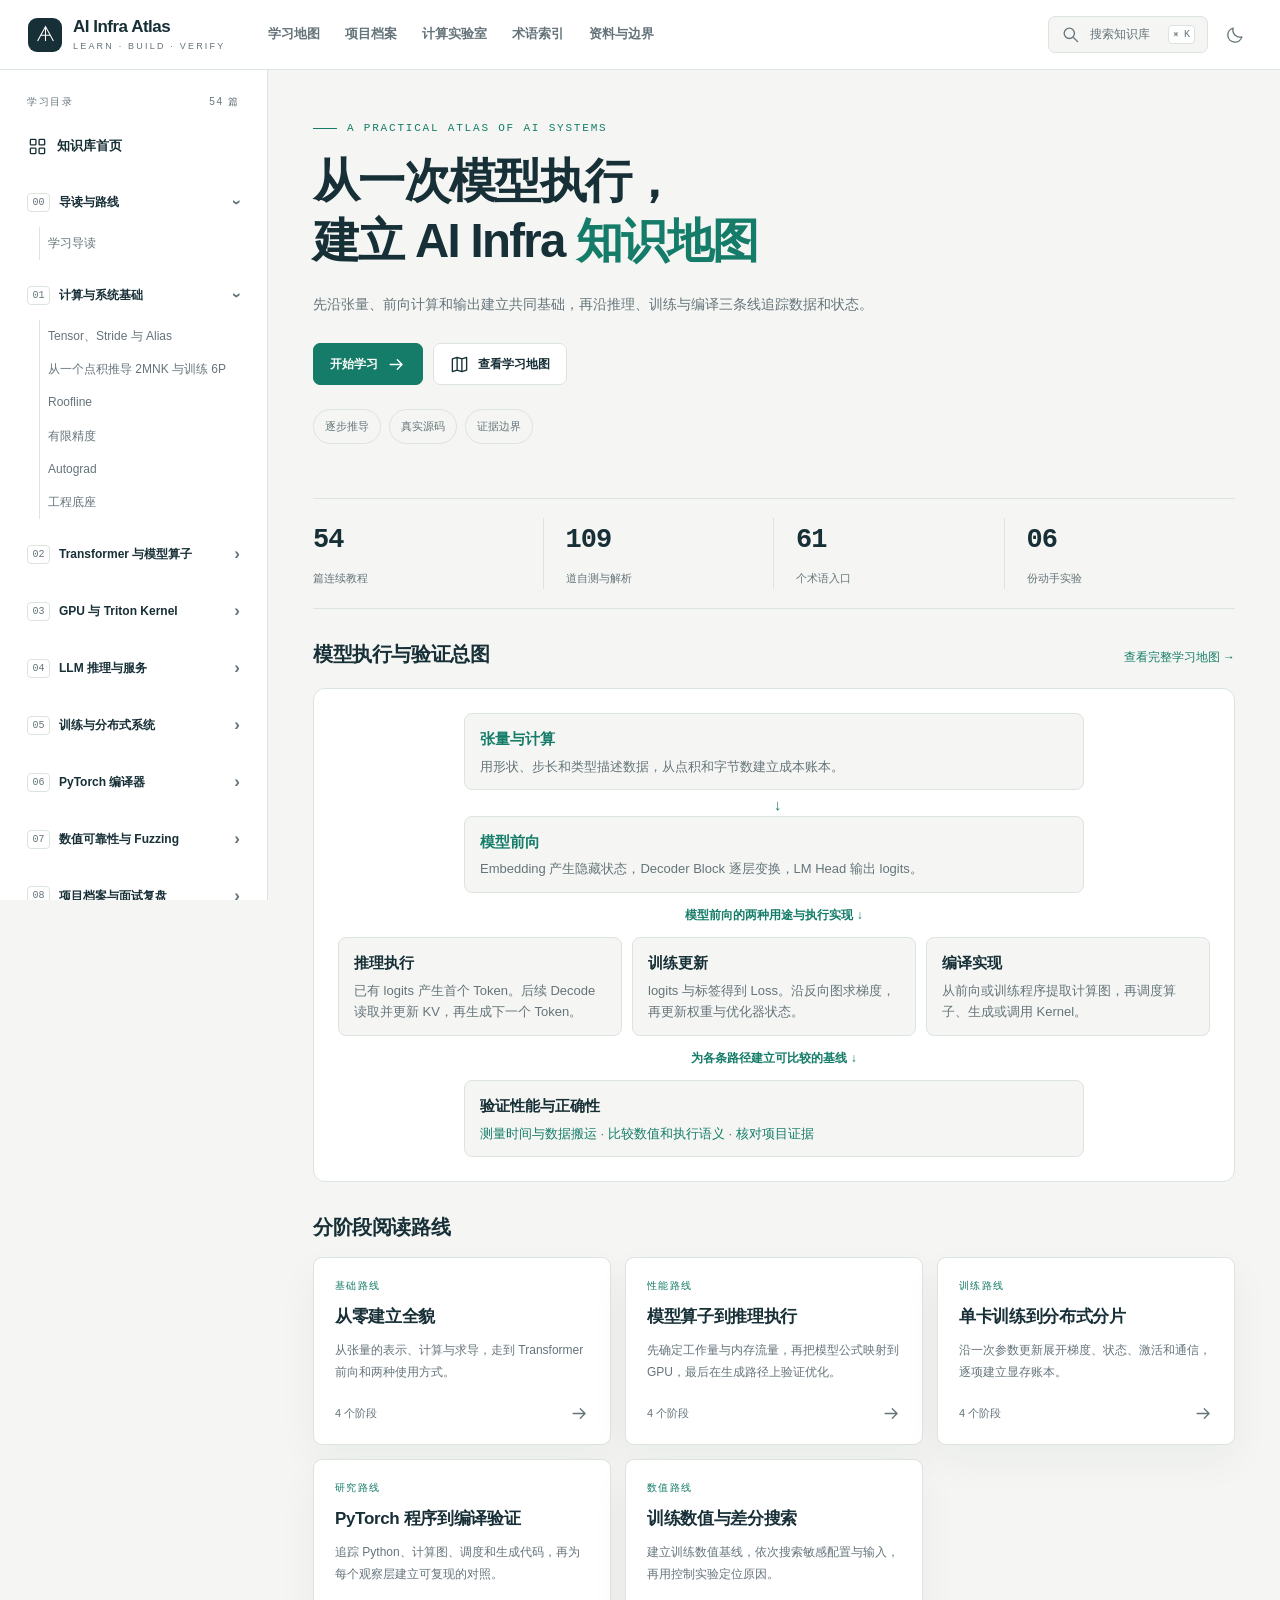
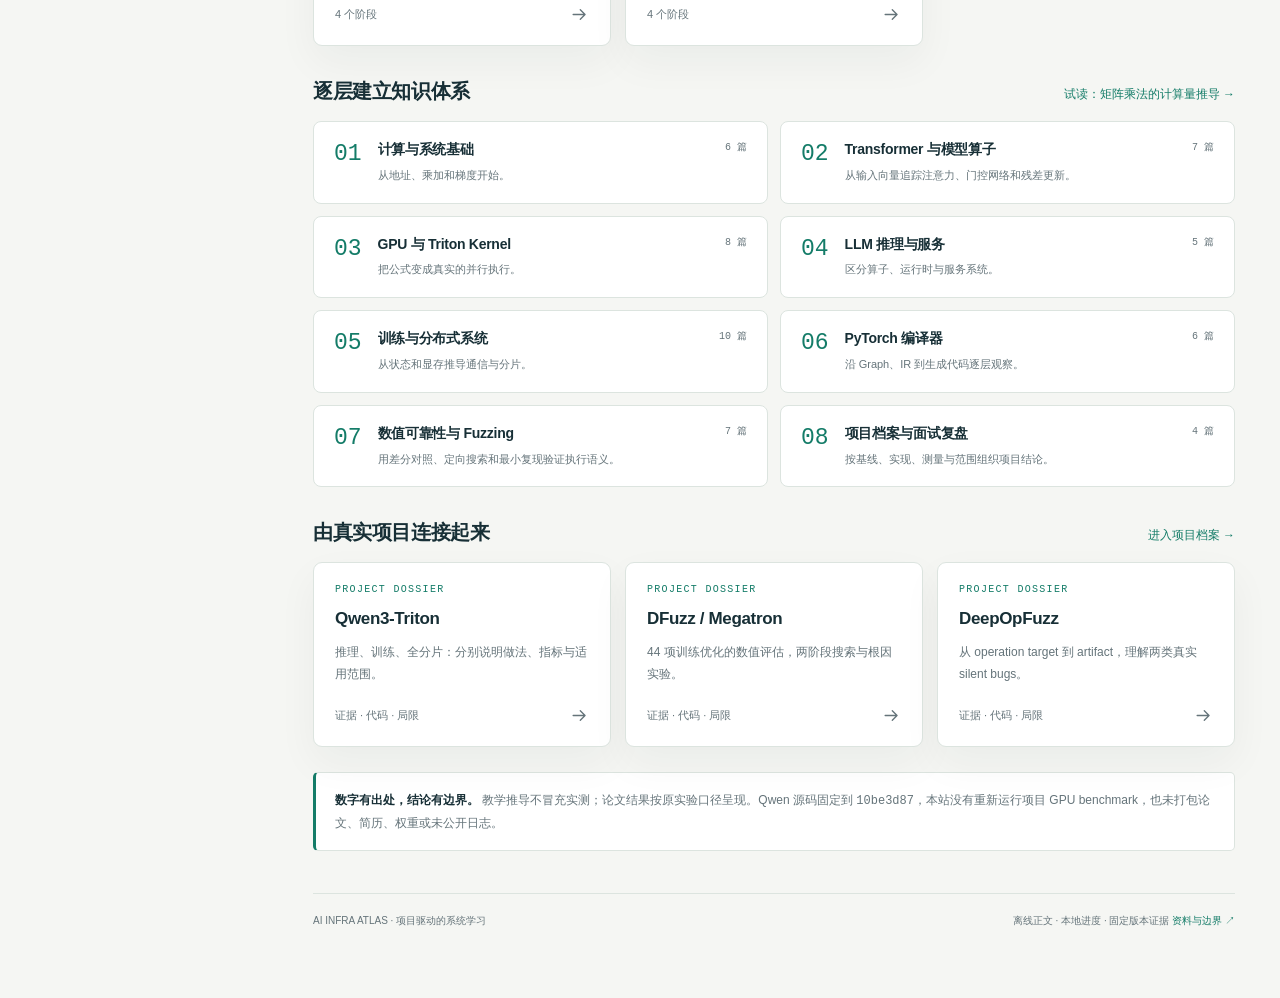
==== commit 0a196e71: "Connect Atlas learning paths with diagrams and derivations" ====
--- a/index.html
+++ b/index.html
@@ -9,6 +9,88 @@
 <title>AI Infra Atlas · 从公式到代码，从代码到证据</title>
 <link rel="icon" href="data:image/svg+xml,%3Csvg xmlns='http://www.w3.org/2000/svg' viewBox='0 0 64 64'%3E%3Crect width='64' height='64' rx='15' fill='%23153b3b'/%3E%3Cpath d='M13 46 31 15l19 31M20 35h23M31 15v31' stroke='%23d4f2df' fill='none' stroke-width='3'/%3E%3C/svg%3E">
 <style>/* AI Infra Atlas. System fonts only. Offline, responsive, accessible. */
+.home-page .hero { display: block; padding-bottom: 18px; }
+.home-page .hero-desc { max-width: 670px; }
+.system-map, .atlas-flow, .chapter-connections {
+  margin: 20px 0 30px;
+  padding: clamp(14px, 2.2vw, 24px);
+  border: 1px solid var(--line);
+  border-radius: 12px;
+  background: var(--paper);
+}
+.system-map, .atlas-flow { container-type: inline-size; }
+.map-trunk { display: grid; justify-items: stretch; gap: 26px; max-width: 620px; margin: auto; }
+.map-node {
+  position: relative;
+  display: block;
+  padding: 12px 15px;
+  border: 1px solid var(--line);
+  border-radius: 8px;
+  background: var(--bg);
+}
+.map-node strong { color: var(--ink); font-size: 15px; }
+.map-node p, .atlas-flow li p, .route-stages > li > p {
+  margin: 4px 0 0;
+  font-size: 13px;
+  line-height: 1.65;
+  color: var(--muted);
+}
+.map-trunk .map-node + .map-node::before {
+  content: "↓"; position: absolute; left: 50%; top: -25px;
+  color: var(--accent); font-weight: 700;
+}
+.map-connector {
+  margin: 12px 0;
+  text-align: center;
+  color: var(--accent);
+  font-size: 12px;
+  font-weight: 650;
+}
+.map-connector::after { content: " ↓"; }
+.map-branches { display: grid; grid-template-columns: 1fr; gap: 10px; }
+.map-branches a:hover { border-color: var(--accent); background: var(--accent-soft); }
+.map-evidence { max-width: 620px; margin: auto; }
+.map-evidence a { display: inline-block; }
+.atlas-flow figcaption { font-size: 16px; font-weight: 700; margin-bottom: 12px; }
+.atlas-flow ol {
+  display: grid; grid-template-columns: 1fr; gap: 23px;
+  margin: 0; padding: 0; list-style: none;
+}
+.atlas-flow li {
+  position: relative; min-width: 0;
+  padding: 12px; border-radius: 7px; border: 1px solid var(--line); background: var(--bg);
+}
+.atlas-flow li + li::before {
+  content: "↓"; position: absolute; top: -22px; left: 16px;
+  color: var(--accent); font-weight: 700;
+}
+.atlas-flow li strong { display: block; margin-top: 4px; overflow-wrap: anywhere; font-size: 14px; }
+.step-number {
+  display: inline-grid; min-width: 25px; min-height: 25px; place-items: center;
+  border-radius: 5px; background: var(--accent-soft); color: var(--accent);
+  font: 600 12px var(--mono);
+}
+@container (min-width: 590px) {
+  .map-branches { grid-template-columns: repeat(3,minmax(0,1fr)); }
+  .atlas-flow ol { grid-template-columns: repeat(4,minmax(0,1fr)); }
+  .atlas-flow li + li::before { content: "→"; top: 14px; left: -20px; }
+}
+.route-stages { list-style: none; margin: 18px 0 0; padding: 0; }
+.route-stages > li { position: relative; border-left: 2px solid var(--line); margin-left: 12px; padding: 0 0 22px 20px; }
+.route-stages > li:last-child { border-color: transparent; padding-bottom: 0; }
+.route-stages h3 { margin: 0 0 6px; font-size: 16px; line-height: 1.55; }
+.route-stages h3 .step-number { position: absolute; left: -14px; top: 0; }
+.route-stages > li > p { margin-bottom: 8px; }
+.route-chapters, .route-prereqs ul, .chapter-connections ul { margin: 8px 0 0; padding-left: 20px; }
+.route-chapters li, .route-prereqs li, .chapter-connections li { margin: 4px 0; font-size: 13px; }
+.route-chapters li.done a { color: var(--accent); }
+.route-chapters .small { margin-left: 10px; }
+.route-prereqs { margin: 8px 0; font-size: 13px; }
+.route-prereqs summary { color: var(--accent); }
+.module-jumps { margin: 18px 0 30px; }
+.chapter-connections h2 { font-size: 16px; margin: 0 0 8px; }
+.chapter-connections p { margin: 8px 0 0; font-size: 13px; }
+.topic-section { scroll-margin-top: calc(var(--header) + 18px); }
 :root{color-scheme:light;--bg:#f5f6f3;--paper:#fff;--ink:#172f36;--muted:#65747a;--line:#dce4df;--accent:#147c68;--accent-soft:#e6f3ee;--navy:#15383c;--code:#10292f;--code-ink:#e0ede8;--gold:#a67c32;--shadow:0 16px 40px #17322d0c;--sidebar:268px;--header:70px;--serif:Georgia,'Songti SC','Noto Serif CJK SC',serif;--font:Inter,-apple-system,BlinkMacSystemFont,'Segoe UI','Noto Sans CJK SC','Microsoft YaHei',sans-serif;--mono:'SFMono-Regular',Consolas,'Liberation Mono',monospace}
 html[data-theme=dark]{color-scheme:dark;--bg:#101b20;--paper:#16262c;--ink:#dce9e6;--muted:#9aafae;--line:#2a4146;--accent:#76d2b8;--accent-soft:#1d3a36;--navy:#15383c;--code:#0a171c;--code-ink:#d4e9e1;--gold:#d6b77a;--shadow:0 12px 35px #0002}
 *{box-sizing:border-box}html{scroll-behavior:smooth;scroll-padding-top:100px}body{margin:0;background:var(--bg);color:var(--ink);font-family:var(--font);font-size:15px;line-height:1.7}button,input,select,textarea{font:inherit}button,a,input,textarea,select{-webkit-tap-highlight-color:transparent}button{cursor:pointer}a{color:var(--accent);text-decoration:none}a:hover{text-decoration:underline}button:focus-visible,a:focus-visible,input:focus-visible,select:focus-visible,summary:focus-visible,textarea:focus-visible{outline:3px solid var(--accent);outline-offset:3px}button{border:0;background:none;color:inherit}svg{display:block}h1,h2,h3,h4{line-height:1.35;letter-spacing:-.02em}h1{font-size:38px;font-weight:740;margin:0 0 16px}h2{font-size:24px;margin:34px 0 16px}h3{font-size:18px}p{margin:12px 0 18px}ul,ol{padding-left:24px}li{margin:8px 0}small,.small{font-size:12px;color:var(--muted)}.sr-only{position:absolute;width:1px;height:1px;overflow:hidden;clip:rect(0,0,0,0)}.skip{position:fixed;left:15px;top:-60px;z-index:100;background:var(--paper);padding:12px}.skip:focus{top:10px}.icon{width:19px;height:19px;stroke:currentColor;fill:none;stroke-width:1.7;stroke-linecap:round;stroke-linejoin:round;flex:none}.topbar{height:var(--header);position:fixed;top:0;left:0;right:0;background:var(--paper);border-bottom:1px solid var(--line);display:flex;align-items:center;z-index:40;padding:0 28px;gap:28px}.brand{display:flex;align-items:center;gap:11px;min-width:212px;color:var(--ink);line-height:1.2}.brand:hover{text-decoration:none}.brand-symbol{width:34px;height:34px;background:var(--ink);color:var(--paper);display:grid;place-items:center;border-radius:9px}.brand-title{font-size:17px;font-weight:750;letter-spacing:-.5px}.brand-sub{font-size:9px;letter-spacing:2.2px;display:block;margin-top:4px;color:var(--muted)}.topnav{display:flex;align-items:center;gap:25px;white-space:nowrap}.topnav a{font-size:13px;font-weight:600;color:var(--muted);padding:23px 0}.topnav a.active{color:var(--accent);box-shadow:0 2px 0 var(--accent)}.toptools{margin-left:auto;display:flex;align-items:center;gap:10px}.search-trigger{display:flex;align-items:center;gap:10px;border:1px solid var(--line);background:var(--bg);padding:7px 12px;border-radius:7px;font-size:12px;color:var(--muted);min-width:160px}.search-trigger kbd{margin-left:auto}.icon-btn{display:grid;place-items:center;width:34px;height:34px;border-radius:7px;color:var(--muted)}.icon-btn:hover{background:var(--accent-soft);color:var(--accent)}kbd{font-family:var(--mono);border:1px solid var(--line);border-radius:4px;padding:0 4px;font-size:10px;background:var(--paper)}.menu-toggle{display:none}.sidebar{position:fixed;top:var(--header);bottom:0;left:0;width:var(--sidebar);border-right:1px solid var(--line);background:var(--paper);z-index:30;overflow-y:auto;padding:23px 17px 30px;scrollbar-width:thin}.sidebar-head{display:flex;justify-content:space-between;align-items:center;padding:0 10px 16px;font-size:10px;text-transform:uppercase;letter-spacing:1.7px;color:var(--muted)}.side-home{display:flex;align-items:center;gap:10px;padding:9px 11px;border-radius:6px;color:var(--ink);font-size:13px;font-weight:600;margin-bottom:12px}.side-home:hover{background:var(--bg);text-decoration:none}.side-group{margin:8px 0}.side-group summary{cursor:pointer;display:flex;align-items:center;gap:9px;font-size:12px;font-weight:650;padding:10px;border-radius:5px;list-style:none}.side-group summary::-webkit-details-marker{display:none}.side-group summary:after{content:'›';font-size:17px;margin-left:auto;color:var(--muted);transform:rotate(0deg)}.side-group[open] summary:after{transform:rotate(90deg)}.sec-number{font:10px var(--mono);color:var(--muted);border:1px solid var(--line);padding:3px 4px;min-width:23px;text-align:center;border-radius:4px}.side-links{padding:0 0 3px 22px}.side-link{display:flex;gap:8px;align-items:flex-start;color:var(--muted);font-size:12px;line-height:1.6;padding:7px 8px;border-left:1px solid var(--line)}.side-link:hover{color:var(--ink);background:var(--bg);text-decoration:none}.side-link.active{color:var(--accent);background:var(--accent-soft);border-left:2px solid var(--accent);font-weight:600}.read-dot{font-size:10px;margin-left:auto;color:var(--accent);flex:none}.sidebar-foot{margin:28px 9px 0;padding:15px 0;border-top:1px solid var(--line);font-size:11px;color:var(--muted)}.progress-track{height:4px;background:var(--line);border-radius:4px;margin:10px 0}.progress-fill{height:100%;width:0;background:var(--accent);border-radius:4px;transition:width .2s}.main{margin-left:var(--sidebar);padding:var(--header) 0 0;min-height:100vh}.page{max-width:1370px;margin:auto;padding:40px 45px 70px}.eyebrow{font:11px var(--mono);letter-spacing:1.8px;color:var(--accent);text-transform:uppercase;display:flex;align-items:center;gap:10px;margin-bottom:17px}.eyebrow:before{content:'';width:24px;height:1px;background:currentColor}.page-intro{max-width:780px;color:var(--muted);font-size:16px;line-height:1.9}.hero{display:grid;grid-template-columns:1.1fr 1fr;gap:34px;align-items:center;padding:12px 0 32px}.hero h1{font-size:clamp(34px,3.7vw,51px);font-weight:750;line-height:1.27;letter-spacing:-1.7px}.hero h1 em{font-style:normal;color:var(--accent)}.hero-desc{max-width:540px;font-size:14px;line-height:1.9;color:var(--muted);margin-top:20px}.hero-actions{display:flex;gap:10px;flex-wrap:wrap;margin-top:25px}.btn{display:inline-flex;align-items:center;justify-content:center;gap:9px;padding:10px 16px;border:1px solid var(--line);border-radius:7px;font-size:12px;font-weight:650;background:var(--paper);color:var(--ink);transition:transform .15s,background .15s}.btn:hover{background:var(--accent-soft);text-decoration:none;transform:translateY(-1px)}.btn-primary{background:var(--accent);border-color:var(--accent);color:#fff}html[data-theme=dark] .btn-primary{color:#102e29}.btn-primary:hover{background:var(--accent);filter:brightness(.95)}.btn-small{padding:6px 10px;font-size:11px}.hero-layers{background:var(--navy);padding:25px;border-radius:14px;color:#d9e8e3;box-shadow:var(--shadow);position:relative;overflow:hidden}.hero-layers:after{content:'';position:absolute;inset:0;pointer-events:none;background-image:linear-gradient(#fff03 1px,transparent 1px),linear-gradient(90deg,#fff03 1px,transparent 1px);background-size:26px 26px}.hero-layers>*{position:relative;z-index:1}.layer-header{display:flex;justify-content:space-between;font:9px var(--mono);letter-spacing:1.4px;color:#92b6af;margin-bottom:20px}.layer{display:flex;align-items:center;gap:13px;border:1px solid #63857d55;background:#23484a;padding:11px 13px;margin:7px 0;border-radius:6px}.layer:nth-of-type(3){margin-left:12px}.layer:nth-of-type(4){margin-left:24px}.layer:nth-of-type(5){margin-left:36px}.layer code{color:#92d9bf;font:10px var(--mono);min-width:25px}.layer strong{font-size:13px;display:block}.layer small{font-size:10px;color:#abc6be}.layer-foot{display:flex;justify-content:space-between;color:#94b8ae;font:10px var(--mono);padding-top:13px}.stats{display:grid;grid-template-columns:repeat(4,1fr);border-top:1px solid var(--line);border-bottom:1px solid var(--line);padding:19px 0;margin:12px 0 32px}.stat{padding:0 22px;border-right:1px solid var(--line)}.stat:first-child{padding-left:0}.stat:last-child{border:0}.stat strong{font-size:27px;font-weight:650;font-family:var(--mono);letter-spacing:-1px;display:block}.stat span{font-size:11px;color:var(--muted)}.section-head{display:flex;justify-content:space-between;align-items:baseline;gap:15px;margin:32px 0 16px}.section-head h2{margin:0;font-size:20px}.section-head a{font-size:12px}.section-caption{font-size:12px;color:var(--muted);margin:6px 0 15px}.path-cards{display:grid;grid-template-columns:repeat(3,1fr);gap:14px}.path-card,.card{background:var(--paper);border:1px solid var(--line);border-radius:9px;padding:21px;box-shadow:var(--shadow)}.path-card{display:flex;flex-direction:column;transition:transform .2s,border-color .2s;color:var(--ink)}.path-card:hover{transform:translateY(-3px);border-color:var(--accent);text-decoration:none}.card-kicker{font:10px var(--mono);color:var(--accent);letter-spacing:1.3px;margin-bottom:13px}.path-card h3{font-size:17px;margin:0 0 10px}.path-card p{font-size:12px;color:var(--muted);line-height:1.85;margin:0 0 20px}.card-footer{display:flex;justify-content:space-between;align-items:center;margin-top:auto;color:var(--muted);font-size:11px}.curriculum-grid{display:grid;grid-template-columns:1fr 1fr;gap:12px}.curriculum-card{padding:18px 20px;display:flex;gap:16px;align-items:flex-start;background:var(--paper);border:1px solid var(--line);border-radius:8px;color:var(--ink)}.curriculum-card:hover{text-decoration:none;border-color:var(--accent)}.curriculum-num{font:23px var(--mono);color:var(--accent);line-height:1.3}.curriculum-card h3{font-size:14px;margin:0 0 7px}.curriculum-card p{font-size:11px;color:var(--muted);margin:0;line-height:1.7}.curriculum-card .count{font:10px var(--mono);margin-left:auto;color:var(--muted);white-space:nowrap}.note-box{border:1px solid var(--line);border-left:3px solid var(--accent);border-radius:5px;background:var(--paper);padding:16px 19px;font-size:12px;color:var(--muted);line-height:1.85;margin:25px 0}.note-box strong{color:var(--ink)}.footer{border-top:1px solid var(--line);margin-top:42px;padding-top:18px;display:flex;justify-content:space-between;gap:20px;font-size:10px;color:var(--muted)}.article-layout{display:grid;grid-template-columns:minmax(0,840px) 184px;gap:38px;justify-content:center}.article-main{min-width:0}.breadcrumbs{font-size:11px;color:var(--muted);display:flex;gap:10px;align-items:center;margin-bottom:26px}.article-header h1{font-size:32px;line-height:1.45;margin-bottom:14px;letter-spacing:-.8px}.article-header .summary{font-size:15px;color:var(--muted);line-height:1.8}.meta-row{display:flex;gap:8px;flex-wrap:wrap;align-items:center;margin:20px 0}.badge{font-size:10px;border:1px solid var(--line);padding:3px 8px;border-radius:4px;color:var(--muted);background:var(--paper)}.badge-kind{color:var(--accent);border-color:transparent;background:var(--accent-soft)}.prereq-box{border:1px solid var(--line);background:var(--paper);border-radius:7px;padding:12px 15px;margin:23px 0;font-size:12px;display:flex;flex-wrap:wrap;gap:7px 12px}.prereq-box span{color:var(--muted);margin-right:8px}.article-actions{display:flex;gap:7px;margin:18px 0 30px;flex-wrap:wrap}.article-body{font-size:15px;line-height:1.95;overflow-wrap:anywhere}.article-body h2{margin:40px 0 17px;padding-top:8px;font-size:22px;border-bottom:1px solid var(--line);padding-bottom:12px}.article-body h3{font-size:17px;margin-top:28px}.article-body p{margin:13px 0 19px}.article-body strong{font-weight:700;color:var(--ink)}.article-body a{border-bottom:1px solid var(--accent);text-decoration:none}.article-body ul,.article-body ol{margin:18px 0}.article-body code:not(pre code){background:var(--accent-soft);color:var(--accent);padding:2px 5px;border-radius:4px;font-size:.87em;word-break:break-word;font-family:var(--mono)}pre{background:var(--code);color:var(--code-ink);font:12px/1.85 var(--mono);padding:22px 19px;border-radius:8px;overflow:auto;position:relative;tab-size:4;margin:20px 0}pre code{font-family:inherit;font-size:inherit}pre[data-copy]{padding-top:39px}.code-copy{position:absolute;top:7px;right:9px;display:flex;gap:5px;align-items:center;padding:3px 7px;font:10px var(--font);background:#ffffff12;border:1px solid #ffffff25;color:#d5e6df;border-radius:4px}.code-language{position:absolute;left:16px;top:8px;font:9px var(--mono);letter-spacing:1px;color:#8cb5a6}.table-wrap{overflow:auto;margin:20px 0;border:1px solid var(--line);border-radius:7px;background:var(--paper)}table{border-collapse:collapse;width:100%;font-size:12px;line-height:1.75}th,td{padding:11px 13px;text-align:left;vertical-align:top;border-bottom:1px solid var(--line)}th{font-weight:650;background:var(--accent-soft);white-space:nowrap}tr:last-child td{border-bottom:0}.math.display{display:block;overflow-x:auto;max-width:100%;padding:22px 16px;margin:22px 0;background:var(--paper);border:1px solid var(--line);border-radius:7px;text-align:center}.math math{font-size:1.08em}.math.display math{margin:0 auto}.article-body blockquote{margin:22px 0;border-left:3px solid var(--accent);padding:9px 18px;color:var(--muted);background:var(--paper)}.flow{display:flex;align-items:stretch;gap:24px;flex-wrap:wrap;margin:24px 0}.flow span{position:relative;flex:1;min-width:100px;padding:12px;background:var(--accent-soft);border:1px solid var(--line);color:var(--accent);text-align:center;border-radius:6px;font-size:12px;line-height:1.6}.flow span:not(:last-child):after{content:'→';position:absolute;right:-20px;top:calc(50% - 12px);font-size:15px;color:var(--muted)}.toc{position:sticky;top:99px;align-self:start;max-height:calc(100vh - 130px);overflow:auto;border-left:1px solid var(--line);padding-left:19px;font-size:11px}.toc-title{font:10px var(--mono);letter-spacing:1.6px;color:var(--muted);margin:0 0 14px}.toc a{display:block;padding:6px 0;color:var(--muted);line-height:1.6}.toc a.active{color:var(--accent);font-weight:650}.toc a.sub{padding-left:10px;font-size:10px}.toc .toc-footer{border-top:1px solid var(--line);margin-top:18px;padding-top:16px;font-size:10px;color:var(--muted)}.quiz{border:1px solid var(--line);background:var(--paper);padding:0;border-radius:7px;margin:10px 0;font-size:13px}.quiz summary{cursor:pointer;list-style:none;padding:16px 18px;font-weight:600;display:flex;align-items:center;gap:12px}.quiz summary:after{content:'＋';font-size:16px;color:var(--accent);margin-left:auto;flex:none}.quiz[open] summary:after{content:'−'}.quiz-answer{border-top:1px solid var(--line);padding:15px 18px;color:var(--muted);line-height:1.9}.quiz-num{font:11px var(--mono);color:var(--accent)}.resource-list{display:grid;gap:9px;margin-top:20px}.resource{padding:13px 15px;border:1px solid var(--line);border-radius:6px;background:var(--paper);font-size:12px;overflow-wrap:anywhere}.resource span{display:block;font-size:10px;color:var(--muted);margin-bottom:5px}.resource p{font-size:11px;color:var(--muted);margin:5px 0 0;line-height:1.7}.notes-area{width:100%;resize:vertical;min-height:100px;background:var(--paper);color:var(--ink);border:1px solid var(--line);border-radius:7px;padding:15px;font-size:13px;line-height:1.8}.chapter-nav{display:grid;grid-template-columns:1fr 1fr;gap:12px;margin-top:35px}.chapter-nav a{display:block;background:var(--paper);border:1px solid var(--line);padding:17px;border-radius:7px;font-size:12px;color:var(--ink)}.chapter-nav a:hover{border-color:var(--accent);text-decoration:none}.chapter-nav small{display:block;margin-bottom:7px;color:var(--muted)}.chapter-nav a:last-child{text-align:right}.path-group{background:var(--paper);border:1px solid var(--line);padding:25px;border-radius:9px;margin:18px 0}.path-group h2{margin-top:0;font-size:21px}.path-group p{font-size:13px;color:var(--muted)}.path-items{display:flex;gap:10px;flex-wrap:wrap;margin-top:20px}.path-item{display:flex;align-items:center;gap:9px;padding:10px 12px;border:1px solid var(--line);border-radius:6px;font-size:11px;color:var(--ink);background:var(--bg)}.path-item .order{font:10px var(--mono);color:var(--accent)}.path-item.done{background:var(--accent-soft)}.topic-section{margin:35px 0}.topic-section h2{font-size:20px}.chapter-index{display:grid;grid-template-columns:1fr 1fr;gap:10px}.chapter-item{border:1px solid var(--line);background:var(--paper);border-radius:6px;padding:15px;color:var(--ink);display:block}.chapter-item:hover{border-color:var(--accent);text-decoration:none}.chapter-item strong{font-size:13px}.chapter-item p{font-size:11px;color:var(--muted);margin:6px 0 0}.project-grid{display:grid;grid-template-columns:repeat(3,1fr);gap:16px;margin:30px 0}.project-card{background:var(--paper);border:1px solid var(--line);border-radius:10px;overflow:hidden}.project-top{padding:24px 22px;background:var(--accent-soft)}.project-top h2{margin:10px 0;font-size:24px}.project-top p{font-size:12px;color:var(--muted);margin-bottom:0}.project-body{padding:22px;font-size:12px}.project-measure{font:28px var(--mono);color:var(--accent);margin-bottom:4px}.project-body .metric-caption{font-size:11px;color:var(--muted);margin-bottom:18px}.project-links{margin:18px 0;display:flex;flex-direction:column;gap:9px}.project-body .btn{width:100%}.filter-input{width:100%;background:var(--paper);border:1px solid var(--line);padding:13px 16px;border-radius:8px;color:var(--ink);margin:20px 0;font-size:13px}.glossary-grid{display:grid;grid-template-columns:1fr 1fr;gap:12px}.term-card{background:var(--paper);border:1px solid var(--line);padding:19px;border-radius:8px}.term-card h3{margin:0 0 6px;font-size:15px}.term-card .zh{font-size:11px;color:var(--accent)}.term-card p{font-size:12px;color:var(--muted);margin:11px 0}.term-card a{font-size:11px}.calc-grid{display:grid;grid-template-columns:1fr 1fr;gap:20px;margin-top:25px}.calc-card{background:var(--paper);border:1px solid var(--line);border-radius:9px;padding:24px}.calc-card h2{font-size:20px;margin:5px 0 10px}.calc-card>p{font-size:12px;color:var(--muted)}.calc-fields{display:grid;grid-template-columns:1fr 1fr;gap:11px;margin:20px 0}.field label{display:block;font-size:11px;color:var(--muted);margin-bottom:6px}.field input,.field select{width:100%;padding:8px 10px;font:12px var(--mono);border:1px solid var(--line);border-radius:5px;background:var(--bg);color:var(--ink)}.calc-result{background:var(--accent-soft);border:1px solid var(--line);border-radius:6px;padding:15px;font-size:12px;line-height:1.8;min-height:100px}.calc-result strong{font-family:var(--mono);color:var(--accent);font-size:16px}.calc-result .result-row{display:flex;justify-content:space-between;align-items:center;gap:10px;margin:5px 0}.calc-formula{font:12px var(--mono);color:var(--muted);padding-top:15px;overflow-wrap:anywhere}.bar-meter{height:6px;background:var(--line);border-radius:5px;overflow:hidden;margin-top:10px}.bar-meter span{display:block;height:100%;background:var(--accent)}.source-group{margin-top:30px}.source-group h2{font-size:20px}.source-grid{display:grid;grid-template-columns:1fr 1fr;gap:10px}.toolbar{display:flex;gap:8px;align-items:center;flex-wrap:wrap;margin:20px 0}.empty{padding:35px;text-align:center;color:var(--muted);border:1px dashed var(--line);border-radius:8px;font-size:13px}.saved-list{display:grid;gap:10px}.search-dialog{border:1px solid var(--line);padding:0;border-radius:13px;background:var(--paper);color:var(--ink);width:min(700px,calc(100% - 30px));box-shadow:0 30px 90px #0005;max-height:80vh;margin:12vh auto 0}.search-dialog::backdrop{background:#0c222580;backdrop-filter:blur(3px)}.search-box{display:flex;align-items:center;padding:17px;gap:12px;border-bottom:1px solid var(--line)}.search-box input{background:none;border:0;outline:0!important;flex:1;min-width:0;color:var(--ink);font-size:15px}.search-results{max-height:58vh;overflow:auto;padding:8px}.search-result{display:block;color:var(--ink);padding:13px 14px;border-radius:6px}.search-result:hover,.search-result:focus{background:var(--accent-soft);text-decoration:none}.search-result strong{display:block;font-size:14px}.search-result p{font-size:11px;color:var(--muted);margin:6px 0 0}.search-result small{font-size:10px}.search-result mark{color:var(--ink);background:#d7e9bd;padding:0 2px}.search-bottom{padding:10px 18px;border-top:1px solid var(--line);font-size:10px;color:var(--muted);display:flex;justify-content:space-between}.toast{position:fixed;bottom:25px;left:50%;transform:translateX(-50%);padding:10px 18px;background:var(--ink);color:var(--paper);border-radius:7px;font-size:12px;box-shadow:var(--shadow);z-index:100;opacity:0;pointer-events:none;transition:opacity .2s}.toast.show{opacity:1}.mobile-shade{display:none}.source-note{font-size:11px;color:var(--muted);border-top:1px solid var(--line);padding-top:15px;margin-top:20px}.dep-label{font-size:10px;color:var(--muted);margin-top:14px}.method-strip{display:flex;gap:8px;flex-wrap:wrap;margin:24px 0}.method-strip span{font-size:11px;padding:7px 11px;border:1px solid var(--line);border-radius:30px;color:var(--muted)}.callout-lab{background:var(--accent-soft);border:1px solid var(--line);border-radius:8px;padding:18px;font-size:13px;line-height:1.85;margin:25px 0}.callout-lab p{margin:6px 0 12px;font-size:12px;color:var(--muted)}.toc-toggle{display:none}.noscript{margin:100px 20px;padding:25px;border:1px solid var(--line);background:var(--paper)}
@@ -44,13 +126,14 @@
 </dialog>
 <div class="toast" id="toast" role="status" aria-live="polite"></div>
 <noscript><div class="noscript"><h1>AI Infra Atlas</h1><p>该离线网站需要浏览器启用 JavaScript 才能展示目录、搜索和正文。ZIP 中同时提供完整 Markdown 正文，可在任意文本阅读器中打开。</p></div></noscript>
-<script id="atlas-data" type="application/json">{"articles":[{"id":"orientation","title":"从三个项目开始，建立学习地图","section":"start","summary":"把性能、数值可靠性和编译正确性放回同一条模型执行链。","prereq":[],"sources":["guide","qreadme","dfuzz","deepop"],"tags":["学习路线","证据","项目"],"level":1,"kind":"原理与推导","checks":[{"q":"为什么三类项目不能用同一个“加速比”评价？","a":"Qwen 性能实验比较时间、显存等；DFuzz 比较数值偏差和搜索命中率；DeepOpFuzz 比较已验证 bug 与固定预算下触达情况。它们的分子、分母和实验目标都不同。"}],"lab":null,"raw":"## 这不是一份名词清单\n语言模型的每个 token 都要经过张量计算。框架把计算交给编译器、GPU 和运行时；训练又引入反向传播、优化器和多卡通信。AI Infra 关心这条链能否**跑得动、跑得快、算得对**。三个目标有关联，却需要不同证据。\n\n本教程借鉴 AIInfraGuide 的分层学习形式，正文与例子按你的三个项目重新组织，不转载其文章。每篇先说明问题的来源，再推导数学与数据流，最后连接源码、实验和边界。\n\n\u003cdiv class=\"flow\">\u003cspan>模型数学\u003c/span>\u003cspan>Tensor / Autograd\u003c/span>\u003cspan>Compiler / Kernel\u003c/span>\u003cspan>GPU / Runtime\u003c/span>\u003cspan>数值与性能验证\u003c/span>\u003c/div>\n\n## 三个项目分别回答什么\n**Qwen3-Triton** 研究执行效率：相同模型计算如何减少布局复制、启动开销和训练状态驻留。其单卡推理、单卡训练、多卡分片是不同实验分支，不应编造成未经记录的线性研发历史。\n\n**DFuzz** 研究训练轨迹的数值偏差：同一优化开关的 ON/OFF 执行，在哪些配置与输入下产生显著不同的 loss 轨迹。Megatron-LM 是实际测试框架之一，不是仅供背景介绍的分布式知识。\n\n**DeepOpFuzz** 研究编译正确性：怎样构造条件，让编译器选择特定 operation 并观察生成产物，进一步检测输出、梯度或执行语义错误。\n\n## 怎样阅读\n零基础路线先读 [Tensor 与 stride](#article/tensor-layout)、[矩阵计算量](#article/gemm-flops) 和 [token 到 loss](#article/tokens-loss)，再进入 Transformer。Kernel 路线从模型算子走到 Triton 和 QK Fusion。训练路线从梯度、AdamW 的状态走到 collective 与 FSDP。Compiler 路线从 graph capture 走到 artifact 与两个真实 bug。\n\n不要跳过前置章节。一个词第一次出现时可能有一句定义，完整解释会在对应链接中展开。例如 GQA 不是“一个更快的 attention 函数”，而是 head 共享设计；CUDA Graph 不是让所有算子变成一个 kernel。\n\n## 网站怎样表达证据\n标为**原理与推导**的段落是教学解释，算式中的例子不等于项目实测。标为**源码与实验**的章节来自固定仓库版本或上传论文。标为**扩展知识**的部分不构成你的项目贡献。\n\nQwen 源码固定在 `10be3d87`；DeepOpFuzz 仓库固定在 `c69ead1b`。历史报告里的 2.5.1 推理环境、2.10 训练环境与 compiler 测试环境不同。本站没有在 GPU 上重新执行这些项目实验，性能数字按报告口径呈现。\n\n## 什么算真正掌握\n读完定义只是第一步。合格的理解是：给定一个具体 shape，能写出地址或计算量；给定一个优化，能说明它省了什么、增加了什么；给定一组数据，能判断是否足以支持结论。每篇末尾的折叠题和实践任务就是为此设计。\n\n网站不打包你的论文 PDF、简历、私有日志或模型权重。公开部署前仍应确认论文与研究结果可对外展示。\n","html":"\u003ch2 id=\"h01\">这不是一份名词清单\u003c/h2>\n\u003cp>语言模型的每个 token 都要经过张量计算。框架把计算交给编译器、GPU 和运行时；训练又引入反向传播、优化器和多卡通信。AI Infra 关心这条链能否\u003cstrong>跑得动、跑得快、算得对\u003c/strong>。三个目标有关联，却需要不同证据。\u003c/p>\n\u003cp>本教程借鉴 AIInfraGuide 的分层学习形式，正文与例子按你的三个项目重新组织，不转载其文章。每篇先说明问题的来源，再推导数学与数据流，最后连接源码、实验和边界。\u003c/p>\n\u003cdiv class=\"flow\">\n\u003cspan>模型数学\u003c/span>\u003cspan>Tensor / Autograd\u003c/span>\u003cspan>Compiler / Kernel\u003c/span>\u003cspan>GPU / Runtime\u003c/span>\u003cspan>数值与性能验证\u003c/span>\n\u003c/div>\n\u003ch2 id=\"h02\">三个项目分别回答什么\u003c/h2>\n\u003cp>\u003cstrong>Qwen3-Triton\u003c/strong> 研究执行效率：相同模型计算如何减少布局复制、启动开销和训练状态驻留。其单卡推理、单卡训练、多卡分片是不同实验分支，不应编造成未经记录的线性研发历史。\u003c/p>\n\u003cp>\u003cstrong>DFuzz\u003c/strong> 研究训练轨迹的数值偏差：同一优化开关的 ON/OFF 执行，在哪些配置与输入下产生显著不同的 loss 轨迹。Megatron-LM 是实际测试框架之一，不是仅供背景介绍的分布式知识。\u003c/p>\n\u003cp>\u003cstrong>DeepOpFuzz\u003c/strong> 研究编译正确性：怎样构造条件，让编译器选择特定 operation 并观察生成产物，进一步检测输出、梯度或执行语义错误。\u003c/p>\n\u003ch2 id=\"h03\">怎样阅读\u003c/h2>\n\u003cp>零基础路线先读 \u003ca href=\"#article/tensor-layout\">Tensor 与 stride\u003c/a>、\u003ca href=\"#article/gemm-flops\">矩阵计算量\u003c/a> 和 \u003ca href=\"#article/tokens-loss\">token 到 loss\u003c/a>，再进入 Transformer。Kernel 路线从模型算子走到 Triton 和 QK Fusion。训练路线从梯度、AdamW 的状态走到 collective 与 FSDP。Compiler 路线从 graph capture 走到 artifact 与两个真实 bug。\u003c/p>\n\u003cp>不要跳过前置章节。一个词第一次出现时可能有一句定义，完整解释会在对应链接中展开。例如 GQA 不是“一个更快的 attention 函数”，而是 head 共享设计；CUDA Graph 不是让所有算子变成一个 kernel。\u003c/p>\n\u003ch2 id=\"h04\">网站怎样表达证据\u003c/h2>\n\u003cp>标为\u003cstrong>原理与推导\u003c/strong>的段落是教学解释，算式中的例子不等于项目实测。标为\u003cstrong>源码与实验\u003c/strong>的章节来自固定仓库版本或上传论文。标为\u003cstrong>扩展知识\u003c/strong>的部分不构成你的项目贡献。\u003c/p>\n\u003cp>Qwen 源码固定在 \u003ccode>10be3d87\u003c/code>；DeepOpFuzz 仓库固定在 \u003ccode>c69ead1b\u003c/code>。历史报告里的 2.5.1 推理环境、2.10 训练环境与 compiler 测试环境不同。本站没有在 GPU 上重新执行这些项目实验，性能数字按报告口径呈现。\u003c/p>\n\u003ch2 id=\"h05\">什么算真正掌握\u003c/h2>\n\u003cp>读完定义只是第一步。合格的理解是：给定一个具体 shape，能写出地址或计算量；给定一个优化，能说明它省了什么、增加了什么；给定一组数据，能判断是否足以支持结论。每篇末尾的折叠题和实践任务就是为此设计。\u003c/p>\n\u003cp>网站不打包你的论文 PDF、简历、私有日志或模型权重。公开部署前仍应确认论文与研究结果可对外展示。\u003c/p>\n","toc":[{"id":"h01","title":"这不是一份名词清单","level":2},{"id":"h02","title":"三个项目分别回答什么","level":2},{"id":"h03","title":"怎样阅读","level":2},{"id":"h04","title":"网站怎样表达证据","level":2},{"id":"h05","title":"什么算真正掌握","level":2}],"plain":"这不是一份名词清单 语言模型的每个 token 都要经过张量计算。框架把计算交给编译器、GPU 和运行时；训练又引入反向传播、优化器和多卡通信。AI Infra 关心这条链能否 跑得动、跑得快、算得对 。三个目标有关联，却需要不同证据。 本教程借鉴 AIInfraGuide 的分层学习形式，正文与例子按你的三个项目重新组织，不转载其文章。每篇先说明问题的来源，再推导数学与数据流，最后连接源码、实验和边界。 模型数学 Tensor / Autograd Compiler / Kernel GPU / Runtime 数值与性能验证 三个项目分别回答什么 Qwen3-Triton 研究执行效率：相同模型计算如何减少布局复制、启动开销和训练状态驻留。其单卡推理、单卡训练、多卡分片是不同实验分支，不应编造成未经记录的线性研发历史。 DFuzz 研究训练轨迹的数值偏差：同一优化开关的 ON/OFF 执行，在哪些配置与输入下产生显著不同的 loss 轨迹。Megatron-LM 是实际测试框架之一，不是仅供背景介绍的分布式知识。 DeepOpFuzz 研究编译正确性：怎样构造条件，让编译器选择特定 operation 并观察生成产物，进一步检测输出、梯度或执行语义错误。 怎样阅读 零基础路线先读 Tensor 与 stride 、 矩阵计算量 和 token 到 loss ，再进入 Transformer。Kernel 路线从模型算子走到 Triton 和 QK Fusion。训练路线从梯度、AdamW 的状态走到 collective 与 FSDP。Compiler 路线从 graph capture 走到 artifact 与两个真实 bug。 不要跳过前置章节。一个词第一次出现时可能有一句定义，完整解释会在对应链接中展开。例如 GQA 不是“一个更快的 attention 函数”，而是 head 共享设计；CUDA Graph 不是让所有算子变成一个 kernel。 网站怎样表达证据 标为 原理与推导 的段落是教学解释，算式中的例子不等于项目实测。标为 源码与实验 的章节来自固定仓库版本或上传论文。标为 扩展知识 的部分不构成你的项目贡献。 Qwen 源码固定在 10be3d87 ；DeepOpFuzz 仓库固定在 c69ead1b 。历史报告里的 2.5.1 推理环境、2.10 训练环境与 compiler 测试环境不同。本站没有在 GPU 上重新执行这些项目实验，性能数字按报告口径呈现。 什么算真正掌握 读完定义只是第一步。合格的理解是：给定一个具体 shape，能写出地址或计算量；给定一个优化，能说明它省了什么、增加了什么；给定一组数据，能判断是否足以支持结论。每篇末尾的折叠题和实践任务就是为此设计。 网站不打包你的论文 PDF、简历、私有日志或模型权重。公开部署前仍应确认论文与研究结果可对外展示。","charCount":1119},{"id":"tensor-layout","title":"Tensor、stride 与 alias：一块内存怎样有多种形状","section":"foundations","summary":"从二维地址计算推导 view、transpose、contiguous 与 stride-0。","prereq":["orientation"],"sources":["views","qkernel","bug-bwd"],"tags":["stride","alias","layout","contiguous"],"level":1,"kind":"原理与推导","checks":[{"q":"shape=[2,3]，stride=[1,2]，offset=0；(1,2) 在哪里？","a":"元素偏移 1×1+2×2=5。若 FP32，则字节偏移为20。它不是常规 row-major 布局。"},{"q":"一个 stride-0 维度能表示不同数值的独立输出吗？","a":"不能在同一 storage 映射下让别名位置保存不同值。需要合适的输出存储，或让该维数据本来就完全相同。"}],"lab":"labs/01_layout.py","raw":"## 为什么先学地址，而不是先写 kernel\nQwen 的布局优化和 DeepOpFuzz 的索引 bug，都依赖同一个事实：**shape 不是物理地址**。Tensor 通常由 storage、storage offset、shape、stride 和 dtype 共同描述。stride 的单位是元素，不是字节。\n\n若张量元素坐标为 $(i_0,\\ldots,i_{n-1})$，其元素偏移为\n\n$$o=o_0+\\sum_{k=0}^{n-1} i_k s_k.$$\n\n字节地址还要乘以元素大小。对连续 $2\\times3$ 的 FP32 矩阵，stride 是 $(3,1)$。元素 $(1,2)$ 的偏移是 $1\\cdot3+2=5$，距首元素 20 bytes。\n\n## transpose 为什么有时不搬数据\n原矩阵在内存中是 `[0,1,2,3,4,5]`。转置后 shape 变为 $(3,2)$，stride 变为 $(1,3)$。逻辑上的 $(2,1)$ 仍读 offset 5，没有必要生成新 storage。\n\n```python\nimport torch\nx = torch.arange(6).reshape(2, 3)\ny = x.t()\nprint(x.shape, x.stride())  # (2,3), (3,1)\nprint(y.shape, y.stride())  # (3,2), (1,3)\nprint(x.untyped_storage().data_ptr() == y.untyped_storage().data_ptr())\nz = y.contiguous()\nprint(z.stride())           # (2,1)，需要时物理复制\n```\n\n`contiguous()` 对已经连续的输入可能直接返回原张量，并不保证一定复制。`reshape` 在可行时产生 view，否则可能复制；不能无条件把它当免费操作。原地修改 view 可能影响 base，这就是 alias 关系的重要性。\n\n## stride-0 为什么合法，又为什么危险\n`u.shape=[B,1,H]` 扩展到 `[B,S,H]` 时，可以设置中间维 stride 为 0。于是所有序列位置读同一个物理向量。作为只读 broadcast view，这很节省内存；作为需要每个位置不同写入结果的输出，就可能无法表达语义。\n\nDeepOpFuzz 的 `slice_scatter` 案例正是相关输出 metadata 与实际需求不一致。不能由“functional op 返回新张量”进一步断言其输出一定 contiguous；关键是输出 layout 必须容纳正确的逐元素结果，而不是强制某一种连续顺序。\n\n## Qwen 的 BSHD 与 BHSD\n设 token 数为 $T$、head 数为 $h$、head dimension 为 $D$。连续 BSHD 的偏移是\n\n$$((bT+t)h+j)D+d.$$\n\n连续 BHSD 的偏移是\n\n$$((bh+j)T+t)D+d.$$\n\n两者改变的是谁在物理上相邻。一个 stride-aware kernel 可以按输入实际 stride 读，直接按目标布局写，避免先调用 transpose-copy。这需要明确支持哪些 stride，不能由一个实例推广到任意非连续张量。\n\n## 实践\n运行 `labs/01_layout.py`，观察 NumPy view 与复制的差异。然后对手里的 PyTorch Tensor 同时打印 shape、stride、storage_offset、data_ptr。不要只打印 `is_contiguous()`，因为它不足以描述所有地址关系。\n","html":"\u003ch2 id=\"h01\">为什么先学地址，而不是先写 kernel\u003c/h2>\n\u003cp>Qwen 的布局优化和 DeepOpFuzz 的索引 bug，都依赖同一个事实：\u003cstrong>shape 不是物理地址\u003c/strong>。Tensor 通常由 storage、storage offset、shape、stride 和 dtype 共同描述。stride 的单位是元素，不是字节。\u003c/p>\n\u003cp>若张量元素坐标为 \u003cmath display=\"inline\" xmlns=\"http://www.w3.org/1998/Math/MathML\">\u003csemantics>\u003cmrow>\u003cmo stretchy=\"true\" form=\"prefix\">(\u003c/mo>\u003cmsub>\u003cmi>i\u003c/mi>\u003cmn>0\u003c/mn>\u003c/msub>\u003cmo>,\u003c/mo>\u003cmi>…\u003c/mi>\u003cmo>,\u003c/mo>\u003cmsub>\u003cmi>i\u003c/mi>\u003cmrow>\u003cmi>n\u003c/mi>\u003cmo>−\u003c/mo>\u003cmn>1\u003c/mn>\u003c/mrow>\u003c/msub>\u003cmo stretchy=\"true\" form=\"postfix\">)\u003c/mo>\u003c/mrow>\u003cannotation encoding=\"application/x-tex\">(i_0,\\ldots,i_{n-1})\u003c/annotation>\u003c/semantics>\u003c/math>，其元素偏移为\u003c/p>\n\u003cdiv class=\"math display\">\u003cmath display=\"block\" xmlns=\"http://www.w3.org/1998/Math/MathML\">\u003csemantics>\u003cmrow>\u003cmi>o\u003c/mi>\u003cmo>=\u003c/mo>\u003cmsub>\u003cmi>o\u003c/mi>\u003cmn>0\u003c/mn>\u003c/msub>\u003cmo>+\u003c/mo>\u003cmunderover>\u003cmo>∑\u003c/mo>\u003cmrow>\u003cmi>k\u003c/mi>\u003cmo>=\u003c/mo>\u003cmn>0\u003c/mn>\u003c/mrow>\u003cmrow>\u003cmi>n\u003c/mi>\u003cmo>−\u003c/mo>\u003cmn>1\u003c/mn>\u003c/mrow>\u003c/munderover>\u003cmsub>\u003cmi>i\u003c/mi>\u003cmi>k\u003c/mi>\u003c/msub>\u003cmsub>\u003cmi>s\u003c/mi>\u003cmi>k\u003c/mi>\u003c/msub>\u003cmi>.\u003c/mi>\u003c/mrow>\u003cannotation encoding=\"application/x-tex\">o=o_0+\\sum_{k=0}^{n-1} i_k s_k.\u003c/annotation>\u003c/semantics>\u003c/math>\u003c/div>\n\u003cp>字节地址还要乘以元素大小。对连续 \u003cmath display=\"inline\" xmlns=\"http://www.w3.org/1998/Math/MathML\">\u003csemantics>\u003cmrow>\u003cmn>2\u003c/mn>\u003cmo>×\u003c/mo>\u003cmn>3\u003c/mn>\u003c/mrow>\u003cannotation encoding=\"application/x-tex\">2\\times3\u003c/annotation>\u003c/semantics>\u003c/math> 的 FP32 矩阵，stride 是 \u003cmath display=\"inline\" xmlns=\"http://www.w3.org/1998/Math/MathML\">\u003csemantics>\u003cmrow>\u003cmo stretchy=\"true\" form=\"prefix\">(\u003c/mo>\u003cmn>3\u003c/mn>\u003cmo>,\u003c/mo>\u003cmn>1\u003c/mn>\u003cmo stretchy=\"true\" form=\"postfix\">)\u003c/mo>\u003c/mrow>\u003cannotation encoding=\"application/x-tex\">(3,1)\u003c/annotation>\u003c/semantics>\u003c/math>。元素 \u003cmath display=\"inline\" xmlns=\"http://www.w3.org/1998/Math/MathML\">\u003csemantics>\u003cmrow>\u003cmo stretchy=\"true\" form=\"prefix\">(\u003c/mo>\u003cmn>1\u003c/mn>\u003cmo>,\u003c/mo>\u003cmn>2\u003c/mn>\u003cmo stretchy=\"true\" form=\"postfix\">)\u003c/mo>\u003c/mrow>\u003cannotation encoding=\"application/x-tex\">(1,2)\u003c/annotation>\u003c/semantics>\u003c/math> 的偏移是 \u003cmath display=\"inline\" xmlns=\"http://www.w3.org/1998/Math/MathML\">\u003csemantics>\u003cmrow>\u003cmn>1\u003c/mn>\u003cmo>⋅\u003c/mo>\u003cmn>3\u003c/mn>\u003cmo>+\u003c/mo>\u003cmn>2\u003c/mn>\u003cmo>=\u003c/mo>\u003cmn>5\u003c/mn>\u003c/mrow>\u003cannotation encoding=\"application/x-tex\">1\\cdot3+2=5\u003c/annotation>\u003c/semantics>\u003c/math>，距首元素 20 bytes。\u003c/p>\n\u003ch2 id=\"h02\">transpose 为什么有时不搬数据\u003c/h2>\n\u003cp>原矩阵在内存中是 \u003ccode>[0,1,2,3,4,5]\u003c/code>。转置后 shape 变为 \u003cmath display=\"inline\" xmlns=\"http://www.w3.org/1998/Math/MathML\">\u003csemantics>\u003cmrow>\u003cmo stretchy=\"true\" form=\"prefix\">(\u003c/mo>\u003cmn>3\u003c/mn>\u003cmo>,\u003c/mo>\u003cmn>2\u003c/mn>\u003cmo stretchy=\"true\" form=\"postfix\">)\u003c/mo>\u003c/mrow>\u003cannotation encoding=\"application/x-tex\">(3,2)\u003c/annotation>\u003c/semantics>\u003c/math>，stride 变为 \u003cmath display=\"inline\" xmlns=\"http://www.w3.org/1998/Math/MathML\">\u003csemantics>\u003cmrow>\u003cmo stretchy=\"true\" form=\"prefix\">(\u003c/mo>\u003cmn>1\u003c/mn>\u003cmo>,\u003c/mo>\u003cmn>3\u003c/mn>\u003cmo stretchy=\"true\" form=\"postfix\">)\u003c/mo>\u003c/mrow>\u003cannotation encoding=\"application/x-tex\">(1,3)\u003c/annotation>\u003c/semantics>\u003c/math>。逻辑上的 \u003cmath display=\"inline\" xmlns=\"http://www.w3.org/1998/Math/MathML\">\u003csemantics>\u003cmrow>\u003cmo stretchy=\"true\" form=\"prefix\">(\u003c/mo>\u003cmn>2\u003c/mn>\u003cmo>,\u003c/mo>\u003cmn>1\u003c/mn>\u003cmo stretchy=\"true\" form=\"postfix\">)\u003c/mo>\u003c/mrow>\u003cannotation encoding=\"application/x-tex\">(2,1)\u003c/annotation>\u003c/semantics>\u003c/math> 仍读 offset 5，没有必要生成新 storage。\u003c/p>\n\u003cpre class=\"python\">\u003ccode>import torch\nx = torch.arange(6).reshape(2, 3)\ny = x.t()\nprint(x.shape, x.stride())  # (2,3), (3,1)\nprint(y.shape, y.stride())  # (3,2), (1,3)\nprint(x.untyped_storage().data_ptr() == y.untyped_storage().data_ptr())\nz = y.contiguous()\nprint(z.stride())           # (2,1)，需要时物理复制\u003c/code>\u003c/pre>\n\u003cp>\u003ccode>contiguous()\u003c/code> 对已经连续的输入可能直接返回原张量，并不保证一定复制。\u003ccode>reshape\u003c/code> 在可行时产生 view，否则可能复制；不能无条件把它当免费操作。原地修改 view 可能影响 base，这就是 alias 关系的重要性。\u003c/p>\n\u003ch2 id=\"h03\">stride-0 为什么合法，又为什么危险\u003c/h2>\n\u003cp>\u003ccode>u.shape=[B,1,H]\u003c/code> 扩展到 \u003ccode>[B,S,H]\u003c/code> 时，可以设置中间维 stride 为 0。于是所有序列位置读同一个物理向量。作为只读 broadcast view，这很节省内存；作为需要每个位置不同写入结果的输出，就可能无法表达语义。\u003c/p>\n\u003cp>DeepOpFuzz 的 \u003ccode>slice_scatter\u003c/code> 案例正是相关输出 metadata 与实际需求不一致。不能由“functional op 返回新张量”进一步断言其输出一定 contiguous；关键是输出 layout 必须容纳正确的逐元素结果，而不是强制某一种连续顺序。\u003c/p>\n\u003ch2 id=\"h04\">Qwen 的 BSHD 与 BHSD\u003c/h2>\n\u003cp>设 token 数为 \u003cmath display=\"inline\" xmlns=\"http://www.w3.org/1998/Math/MathML\">\u003csemantics>\u003cmi>T\u003c/mi>\u003cannotation encoding=\"application/x-tex\">T\u003c/annotation>\u003c/semantics>\u003c/math>、head 数为 \u003cmath display=\"inline\" xmlns=\"http://www.w3.org/1998/Math/MathML\">\u003csemantics>\u003cmi>h\u003c/mi>\u003cannotation encoding=\"application/x-tex\">h\u003c/annotation>\u003c/semantics>\u003c/math>、head dimension 为 \u003cmath display=\"inline\" xmlns=\"http://www.w3.org/1998/Math/MathML\">\u003csemantics>\u003cmi>D\u003c/mi>\u003cannotation encoding=\"application/x-tex\">D\u003c/annotation>\u003c/semantics>\u003c/math>。连续 BSHD 的偏移是\u003c/p>\n\u003cdiv class=\"math display\">\u003cmath display=\"block\" xmlns=\"http://www.w3.org/1998/Math/MathML\">\u003csemantics>\u003cmrow>\u003cmrow>\u003cmo stretchy=\"true\" form=\"prefix\">(\u003c/mo>\u003cmrow>\u003cmo stretchy=\"true\" form=\"prefix\">(\u003c/mo>\u003cmi>b\u003c/mi>\u003cmi>T\u003c/mi>\u003cmo>+\u003c/mo>\u003cmi>t\u003c/mi>\u003cmo stretchy=\"true\" form=\"postfix\">)\u003c/mo>\u003c/mrow>\u003cmi>h\u003c/mi>\u003cmo>+\u003c/mo>\u003cmi>j\u003c/mi>\u003cmo stretchy=\"true\" form=\"postfix\">)\u003c/mo>\u003c/mrow>\u003cmi>D\u003c/mi>\u003cmo>+\u003c/mo>\u003cmi>d\u003c/mi>\u003cmi>.\u003c/mi>\u003c/mrow>\u003cannotation encoding=\"application/x-tex\">((bT+t)h+j)D+d.\u003c/annotation>\u003c/semantics>\u003c/math>\u003c/div>\n\u003cp>连续 BHSD 的偏移是\u003c/p>\n\u003cdiv class=\"math display\">\u003cmath display=\"block\" xmlns=\"http://www.w3.org/1998/Math/MathML\">\u003csemantics>\u003cmrow>\u003cmrow>\u003cmo stretchy=\"true\" form=\"prefix\">(\u003c/mo>\u003cmrow>\u003cmo stretchy=\"true\" form=\"prefix\">(\u003c/mo>\u003cmi>b\u003c/mi>\u003cmi>h\u003c/mi>\u003cmo>+\u003c/mo>\u003cmi>j\u003c/mi>\u003cmo stretchy=\"true\" form=\"postfix\">)\u003c/mo>\u003c/mrow>\u003cmi>T\u003c/mi>\u003cmo>+\u003c/mo>\u003cmi>t\u003c/mi>\u003cmo stretchy=\"true\" form=\"postfix\">)\u003c/mo>\u003c/mrow>\u003cmi>D\u003c/mi>\u003cmo>+\u003c/mo>\u003cmi>d\u003c/mi>\u003cmi>.\u003c/mi>\u003c/mrow>\u003cannotation encoding=\"application/x-tex\">((bh+j)T+t)D+d.\u003c/annotation>\u003c/semantics>\u003c/math>\u003c/div>\n\u003cp>两者改变的是谁在物理上相邻。一个 stride-aware kernel 可以按输入实际 stride 读，直接按目标布局写，避免先调用 transpose-copy。这需要明确支持哪些 stride，不能由一个实例推广到任意非连续张量。\u003c/p>\n\u003ch2 id=\"h05\">实践\u003c/h2>\n\u003cp>运行 \u003ccode>labs/01_layout.py\u003c/code>，观察 NumPy view 与复制的差异。然后对手里的 PyTorch Tensor 同时打印 shape、stride、storage_offset、data_ptr。不要只打印 \u003ccode>is_contiguous()\u003c/code>，因为它不足以描述所有地址关系。\u003c/p>\n","toc":[{"id":"h01","title":"为什么先学地址，而不是先写 kernel","level":2},{"id":"h02","title":"transpose 为什么有时不搬数据","level":2},{"id":"h03","title":"stride-0 为什么合法，又为什么危险","level":2},{"id":"h04","title":"Qwen 的 BSHD 与 BHSD","level":2},{"id":"h05","title":"实践","level":2}],"plain":"为什么先学地址，而不是先写 kernel Qwen 的布局优化和 DeepOpFuzz 的索引 bug，都依赖同一个事实： shape 不是物理地址 。Tensor 通常由 storage、storage offset、shape、stride 和 dtype 共同描述。stride 的单位是元素，不是字节。 若张量元素坐标为 ( i 0 , … , i n − 1 ) ，其元素偏移为 o = o 0 + ∑ k = 0 n − 1 i k s k . 字节地址还要乘以元素大小。对连续 2 × 3 的 FP32 矩阵，stride 是 ( 3 , 1 ) 。元素 ( 1 , 2 ) 的偏移是 1 ⋅ 3 + 2 = 5 ，距首元素 20 bytes。 transpose 为什么有时不搬数据 原矩阵在内存中是 [0,1,2,3,4,5] 。转置后 shape 变为 ( 3 , 2 ) ，stride 变为 ( 1 , 3 ) 。逻辑上的 ( 2 , 1 ) 仍读 offset 5，没有必要生成新 storage。 import torch x = torch.arange(6).reshape(2, 3) y = x.t() print(x.shape, x.stride()) # (2,3), (3,1) print(y.shape, y.stride()) # (3,2), (1,3) print(x.untyped_storage().data_ptr() == y.untyped_storage().data_ptr()) z = y.contiguous() print(z.stride()) # (2,1)，需要时物理复制 contiguous() 对已经连续的输入可能直接返回原张量，并不保证一定复制。 reshape 在可行时产生 view，否则可能复制；不能无条件把它当免费操作。原地修改 view 可能影响 base，这就是 alias 关系的重要性。 stride-0 为什么合法，又为什么危险 u.shape=[B,1,H] 扩展到 [B,S,H] 时，可以设置中间维 stride 为 0。于是所有序列位置读同一个物理向量。作为只读 broadcast view，这很节省内存；作为需要每个位置不同写入结果的输出，就可能无法表达语义。 DeepOpFuzz 的 slice_scatter 案例正是相关输出 metadata 与实际需求不一致。不能由“functional op 返回新张量”进一步断言其输出一定 contiguous；关键是输出 layout 必须容纳正确的逐元素结果，而不是强制某一种连续顺序。 Qwen 的 BSHD 与 BHSD 设 token 数为 T 、head 数为 h 、head dimension 为 D 。连续 BSHD 的偏移是 ( ( b T + t ) h + j ) D + d . 连续 BHSD 的偏移是 ( ( b h + j ) T + t ) D + d . 两者改变的是谁在物理上相邻。一个 stride-aware kernel 可以按输入实际 stride 读，直接按目标布局写，避免先调用 transpose-copy。这需要明确支持哪些 stride，不能由一个实例推广到任意非连续张量。 实践 运行 labs/01_layout.py ，观察 NumPy view 与复制的差异。然后对手里的 PyTorch Tensor 同时打印 shape、stride、storage_offset、data_ptr。不要只打印 is_contiguous() ，因为它不足以描述所有地址关系。","charCount":1312},{"id":"gemm-flops","title":"从一个点积推导 2MNK 与训练 6P","section":"foundations","summary":"不背计算量公式：逐个数乘法和加法，再推导反向传播。","prereq":["tensor-layout"],"sources":["nvidia-matmul","qconfig"],"tags":["FLOPs","GEMM","2MNK","6P"],"level":1,"kind":"原理与推导","checks":[{"q":"M=1,K=N=2048 的近似 FLOPs 是多少？","a":"2×1×2048²=8,388,608，约8.39 MFLOPs。"},{"q":"训练为什么不总是恰好 forward 的3倍？","a":"需要哪些梯度、attention成本、优化器、重算、稀疏路由与kernel实现都会改变实际工作量和时间。3倍只是典型Linear的矩阵乘法计数。"}],"lab":null,"raw":"## Linear 为什么是矩阵乘法\n设 $X\\in\\mathbb R^{M\\times K}$、$W\\in\\mathbb R^{K\\times N}$，输出 $Y=XW$。M 是输入行数；LLM 中常把 batch 和 token 两维展开为 M。K 是输入特征数，N 是输出特征数。数学右乘记法下 W 为 K×N；`nn.Linear` 存储的是 N×K。\n\n一个输出元素为\n\n$$Y_{ij}=\\sum_{k=1}^{K}X_{ik}W_{kj}.$$\n\n它包含 K 次乘法、K−1 次加法，精确的标量工作计数为 $MN(2K-1)$。工程中常将 multiply-accumulate 计为两个 FLOPs，于是使用\n\n$$F\\approx2MNK.$$\n\nFMA 可以是一条硬件指令，但仍按一次乘法加一次加法记为 2 FLOPs。**指令数不等于 FLOPs**。计数惯例不同必须注明。\n\n## 小例子与实际形状\n2×3 乘 3×2 产生 4 个输出，各用 3 乘 2 加，精确为20次；近似式给24。大型矩阵中少掉的 MN 次加法相对于 2MNK 很小。\n\nQwen 的示例 projection 若输入为 `[1,128,2048]`，展开后 M=128。若输出宽度为2048，则\n\n$$F\\approx2\\cdot128\\cdot2048^2=1{,}073{,}741{,}824.$$\n\n这约为1.074 GFLOPs，不能写成1.074 GFLOP/s。前者是工作量，后者需要再除以秒数。\n\n## backward 的两次矩阵乘法从哪里来\n令上游梯度 $G=\\partial L/\\partial Y$，形状为 M×N。微分满足 $dY=dXW+XdW$。将其代入标量损失的微分，可得\n\n$$\\frac{\\partial L}{\\partial X}=GW^T,\\qquad \\frac{\\partial L}{\\partial W}=X^TG.$$\n\n两个乘法都约为2MNK。因此一个需要输入与权重梯度的 Linear，forward+backward 约为6MNK。冻结权重、某些梯度不需要计算、重算等情况会改变成本。\n\n## 2P / 6P 何时能用\n对主要由 dense Linear 构成的模型，若一个 token 经过大部分矩阵权重，每个参数约参与一次乘加，则 forward/token 粗估为2P，训练约6P。这里不是从参数总数自动推导的定律：embedding lookup 不执行完整矩阵乘法，长序列 attention 的 score/PV 计算也不能忽略；MoE 应区分总参数和活跃参数；activation checkpointing 还增加重算。\n\n## 与项目怎么连接\nQK Fusion 主要减少 launch 和中间张量，并不显著降低 QKV Linear 的2MNK。FSDP 主要降低持久状态复制，也不会把同一训练样本所需的数学运算自动除以卡数。看见 latency 下降，应先问哪个成本变化，而不是直接说 FLOPs 降低。\n\n使用计算实验室改变 M，观察工作量与理想数据量；这是理论估算，不是GPU实测。\n","html":"\u003ch2 id=\"h01\">Linear 为什么是矩阵乘法\u003c/h2>\n\u003cp>设 \u003cmath display=\"inline\" xmlns=\"http://www.w3.org/1998/Math/MathML\">\u003csemantics>\u003cmrow>\u003cmi>X\u003c/mi>\u003cmo>∈\u003c/mo>\u003cmsup>\u003cmi>ℝ\u003c/mi>\u003cmrow>\u003cmi>M\u003c/mi>\u003cmo>×\u003c/mo>\u003cmi>K\u003c/mi>\u003c/mrow>\u003c/msup>\u003c/mrow>\u003cannotation encoding=\"application/x-tex\">X\\in\\mathbb R^{M\\times K}\u003c/annotation>\u003c/semantics>\u003c/math>、\u003cmath display=\"inline\" xmlns=\"http://www.w3.org/1998/Math/MathML\">\u003csemantics>\u003cmrow>\u003cmi>W\u003c/mi>\u003cmo>∈\u003c/mo>\u003cmsup>\u003cmi>ℝ\u003c/mi>\u003cmrow>\u003cmi>K\u003c/mi>\u003cmo>×\u003c/mo>\u003cmi>N\u003c/mi>\u003c/mrow>\u003c/msup>\u003c/mrow>\u003cannotation encoding=\"application/x-tex\">W\\in\\mathbb R^{K\\times N}\u003c/annotation>\u003c/semantics>\u003c/math>，输出 \u003cmath display=\"inline\" xmlns=\"http://www.w3.org/1998/Math/MathML\">\u003csemantics>\u003cmrow>\u003cmi>Y\u003c/mi>\u003cmo>=\u003c/mo>\u003cmi>X\u003c/mi>\u003cmi>W\u003c/mi>\u003c/mrow>\u003cannotation encoding=\"application/x-tex\">Y=XW\u003c/annotation>\u003c/semantics>\u003c/math>。M 是输入行数；LLM 中常把 batch 和 token 两维展开为 M。K 是输入特征数，N 是输出特征数。数学右乘记法下 W 为 K×N；\u003ccode>nn.Linear\u003c/code> 存储的是 N×K。\u003c/p>\n\u003cp>一个输出元素为\u003c/p>\n\u003cdiv class=\"math display\">\u003cmath display=\"block\" xmlns=\"http://www.w3.org/1998/Math/MathML\">\u003csemantics>\u003cmrow>\u003cmsub>\u003cmi>Y\u003c/mi>\u003cmrow>\u003cmi>i\u003c/mi>\u003cmi>j\u003c/mi>\u003c/mrow>\u003c/msub>\u003cmo>=\u003c/mo>\u003cmunderover>\u003cmo>∑\u003c/mo>\u003cmrow>\u003cmi>k\u003c/mi>\u003cmo>=\u003c/mo>\u003cmn>1\u003c/mn>\u003c/mrow>\u003cmi>K\u003c/mi>\u003c/munderover>\u003cmsub>\u003cmi>X\u003c/mi>\u003cmrow>\u003cmi>i\u003c/mi>\u003cmi>k\u003c/mi>\u003c/mrow>\u003c/msub>\u003cmsub>\u003cmi>W\u003c/mi>\u003cmrow>\u003cmi>k\u003c/mi>\u003cmi>j\u003c/mi>\u003c/mrow>\u003c/msub>\u003cmi>.\u003c/mi>\u003c/mrow>\u003cannotation encoding=\"application/x-tex\">Y_{ij}=\\sum_{k=1}^{K}X_{ik}W_{kj}.\u003c/annotation>\u003c/semantics>\u003c/math>\u003c/div>\n\u003cp>它包含 K 次乘法、K−1 次加法，精确的标量工作计数为 \u003cmath display=\"inline\" xmlns=\"http://www.w3.org/1998/Math/MathML\">\u003csemantics>\u003cmrow>\u003cmi>M\u003c/mi>\u003cmi>N\u003c/mi>\u003cmrow>\u003cmo stretchy=\"true\" form=\"prefix\">(\u003c/mo>\u003cmn>2\u003c/mn>\u003cmi>K\u003c/mi>\u003cmo>−\u003c/mo>\u003cmn>1\u003c/mn>\u003cmo stretchy=\"true\" form=\"postfix\">)\u003c/mo>\u003c/mrow>\u003c/mrow>\u003cannotation encoding=\"application/x-tex\">MN(2K-1)\u003c/annotation>\u003c/semantics>\u003c/math>。工程中常将 multiply-accumulate 计为两个 FLOPs，于是使用\u003c/p>\n\u003cdiv class=\"math display\">\u003cmath display=\"block\" xmlns=\"http://www.w3.org/1998/Math/MathML\">\u003csemantics>\u003cmrow>\u003cmi>F\u003c/mi>\u003cmo>≈\u003c/mo>\u003cmn>2\u003c/mn>\u003cmi>M\u003c/mi>\u003cmi>N\u003c/mi>\u003cmi>K\u003c/mi>\u003cmi>.\u003c/mi>\u003c/mrow>\u003cannotation encoding=\"application/x-tex\">F\\approx2MNK.\u003c/annotation>\u003c/semantics>\u003c/math>\u003c/div>\n\u003cp>FMA 可以是一条硬件指令，但仍按一次乘法加一次加法记为 2 FLOPs。\u003cstrong>指令数不等于 FLOPs\u003c/strong>。计数惯例不同必须注明。\u003c/p>\n\u003ch2 id=\"h02\">小例子与实际形状\u003c/h2>\n\u003cp>2×3 乘 3×2 产生 4 个输出，各用 3 乘 2 加，精确为20次；近似式给24。大型矩阵中少掉的 MN 次加法相对于 2MNK 很小。\u003c/p>\n\u003cp>Qwen 的示例 projection 若输入为 \u003ccode>[1,128,2048]\u003c/code>，展开后 M=128。若输出宽度为2048，则\u003c/p>\n\u003cdiv class=\"math display\">\u003cmath display=\"block\" xmlns=\"http://www.w3.org/1998/Math/MathML\">\u003csemantics>\u003cmrow>\u003cmi>F\u003c/mi>\u003cmo>≈\u003c/mo>\u003cmn>2\u003c/mn>\u003cmo>⋅\u003c/mo>\u003cmn>128\u003c/mn>\u003cmo>⋅\u003c/mo>\u003cmsup>\u003cmn>2048\u003c/mn>\u003cmn>2\u003c/mn>\u003c/msup>\u003cmo>=\u003c/mo>\u003cmn>1\u003c/mn>\u003cmo>,\u003c/mo>\u003cmn>073\u003c/mn>\u003cmo>,\u003c/mo>\u003cmn>741\u003c/mn>\u003cmo>,\u003c/mo>\u003cmn>824\u003c/mn>\u003cmi>.\u003c/mi>\u003c/mrow>\u003cannotation encoding=\"application/x-tex\">F\\approx2\\cdot128\\cdot2048^2=1{,}073{,}741{,}824.\u003c/annotation>\u003c/semantics>\u003c/math>\u003c/div>\n\u003cp>这约为1.074 GFLOPs，不能写成1.074 GFLOP/s。前者是工作量，后者需要再除以秒数。\u003c/p>\n\u003ch2 id=\"h03\">backward 的两次矩阵乘法从哪里来\u003c/h2>\n\u003cp>令上游梯度 \u003cmath display=\"inline\" xmlns=\"http://www.w3.org/1998/Math/MathML\">\u003csemantics>\u003cmrow>\u003cmi>G\u003c/mi>\u003cmo>=\u003c/mo>\u003cmi>∂\u003c/mi>\u003cmi>L\u003c/mi>\u003cmi>/\u003c/mi>\u003cmi>∂\u003c/mi>\u003cmi>Y\u003c/mi>\u003c/mrow>\u003cannotation encoding=\"application/x-tex\">G=\\partial L/\\partial Y\u003c/annotation>\u003c/semantics>\u003c/math>，形状为 M×N。微分满足 \u003cmath display=\"inline\" xmlns=\"http://www.w3.org/1998/Math/MathML\">\u003csemantics>\u003cmrow>\u003cmi>d\u003c/mi>\u003cmi>Y\u003c/mi>\u003cmo>=\u003c/mo>\u003cmi>d\u003c/mi>\u003cmi>X\u003c/mi>\u003cmi>W\u003c/mi>\u003cmo>+\u003c/mo>\u003cmi>X\u003c/mi>\u003cmi>d\u003c/mi>\u003cmi>W\u003c/mi>\u003c/mrow>\u003cannotation encoding=\"application/x-tex\">dY=dXW+XdW\u003c/annotation>\u003c/semantics>\u003c/math>。将其代入标量损失的微分，可得\u003c/p>\n\u003cdiv class=\"math display\">\u003cmath display=\"block\" xmlns=\"http://www.w3.org/1998/Math/MathML\">\u003csemantics>\u003cmrow>\u003cmfrac>\u003cmrow>\u003cmi>∂\u003c/mi>\u003cmi>L\u003c/mi>\u003c/mrow>\u003cmrow>\u003cmi>∂\u003c/mi>\u003cmi>X\u003c/mi>\u003c/mrow>\u003c/mfrac>\u003cmo>=\u003c/mo>\u003cmi>G\u003c/mi>\u003cmsup>\u003cmi>W\u003c/mi>\u003cmi>T\u003c/mi>\u003c/msup>\u003cmo>,\u003c/mo>\u003cmspace width=\"2.0em\">\u003c/mspace>\u003cmfrac>\u003cmrow>\u003cmi>∂\u003c/mi>\u003cmi>L\u003c/mi>\u003c/mrow>\u003cmrow>\u003cmi>∂\u003c/mi>\u003cmi>W\u003c/mi>\u003c/mrow>\u003c/mfrac>\u003cmo>=\u003c/mo>\u003cmsup>\u003cmi>X\u003c/mi>\u003cmi>T\u003c/mi>\u003c/msup>\u003cmi>G\u003c/mi>\u003cmi>.\u003c/mi>\u003c/mrow>\u003cannotation encoding=\"application/x-tex\">\\frac{\\partial L}{\\partial X}=GW^T,\\qquad \\frac{\\partial L}{\\partial W}=X^TG.\u003c/annotation>\u003c/semantics>\u003c/math>\u003c/div>\n\u003cp>两个乘法都约为2MNK。因此一个需要输入与权重梯度的 Linear，forward+backward 约为6MNK。冻结权重、某些梯度不需要计算、重算等情况会改变成本。\u003c/p>\n\u003ch2 id=\"h04\">2P / 6P 何时能用\u003c/h2>\n\u003cp>对主要由 dense Linear 构成的模型，若一个 token 经过大部分矩阵权重，每个参数约参与一次乘加，则 forward/token 粗估为2P，训练约6P。这里不是从参数总数自动推导的定律：embedding lookup 不执行完整矩阵乘法，长序列 attention 的 score/PV 计算也不能忽略；MoE 应区分总参数和活跃参数；activation checkpointing 还增加重算。\u003c/p>\n\u003ch2 id=\"h05\">与项目怎么连接\u003c/h2>\n\u003cp>QK Fusion 主要减少 launch 和中间张量，并不显著降低 QKV Linear 的2MNK。FSDP 主要降低持久状态复制，也不会把同一训练样本所需的数学运算自动除以卡数。看见 latency 下降，应先问哪个成本变化，而不是直接说 FLOPs 降低。\u003c/p>\n\u003cp>使用计算实验室改变 M，观察工作量与理想数据量；这是理论估算，不是GPU实测。\u003c/p>\n","toc":[{"id":"h01","title":"Linear 为什么是矩阵乘法","level":2},{"id":"h02","title":"小例子与实际形状","level":2},{"id":"h03","title":"backward 的两次矩阵乘法从哪里来","level":2},{"id":"h04","title":"2P / 6P 何时能用","level":2},{"id":"h05","title":"与项目怎么连接","level":2}],"plain":"Linear 为什么是矩阵乘法 设 X ∈ ℝ M × K 、 W ∈ ℝ K × N ，输出 Y = X W 。M 是输入行数；LLM 中常把 batch 和 token 两维展开为 M。K 是输入特征数，N 是输出特征数。数学右乘记法下 W 为 K×N； nn.Linear 存储的是 N×K。 一个输出元素为 Y i j = ∑ k = 1 K X i k W k j . 它包含 K 次乘法、K−1 次加法，精确的标量工作计数为 M N ( 2 K − 1 ) 。工程中常将 multiply-accumulate 计为两个 FLOPs，于是使用 F ≈ 2 M N K . FMA 可以是一条硬件指令，但仍按一次乘法加一次加法记为 2 FLOPs。 指令数不等于 FLOPs 。计数惯例不同必须注明。 小例子与实际形状 2×3 乘 3×2 产生 4 个输出，各用 3 乘 2 加，精确为20次；近似式给24。大型矩阵中少掉的 MN 次加法相对于 2MNK 很小。 Qwen 的示例 projection 若输入为 [1,128,2048] ，展开后 M=128。若输出宽度为2048，则 F ≈ 2 ⋅ 128 ⋅ 2048 2 = 1 , 073 , 741 , 824 . 这约为1.074 GFLOPs，不能写成1.074 GFLOP/s。前者是工作量，后者需要再除以秒数。 backward 的两次矩阵乘法从哪里来 令上游梯度 G = ∂ L / ∂ Y ，形状为 M×N。微分满足 d Y = d X W + X d W 。将其代入标量损失的微分，可得 ∂ L ∂ X = G W T , ∂ L ∂ W = X T G . 两个乘法都约为2MNK。因此一个需要输入与权重梯度的 Linear，forward+backward 约为6MNK。冻结权重、某些梯度不需要计算、重算等情况会改变成本。 2P / 6P 何时能用 对主要由 dense Linear 构成的模型，若一个 token 经过大部分矩阵权重，每个参数约参与一次乘加，则 forward/token 粗估为2P，训练约6P。这里不是从参数总数自动推导的定律：embedding lookup 不执行完整矩阵乘法，长序列 attention 的 score/PV 计算也不能忽略；MoE 应区分总参数和活跃参数；activation checkpointing 还增加重算。 与项目怎么连接 QK Fusion 主要减少 launch 和中间张量，并不显著降低 QKV Linear 的2MNK。FSDP 主要降低持久状态复制，也不会把同一训练样本所需的数学运算自动除以卡数。看见 latency 下降，应先问哪个成本变化，而不是直接说 FLOPs 降低。 使用计算实验室改变 M，观察工作量与理想数据量；这是理论估算，不是GPU实测。","charCount":1004},{"id":"roofline","title":"Roofline：为什么 FLOPs 少也可能慢","section":"foundations","summary":"从数据量推导 compute-bound、memory-bound、launch-bound 与 Amdahl 定律。","prereq":["gemm-flops"],"sources":["nvidia-gpu","nvidia-matmul","a6000","qreplication"],"tags":["Roofline","memory-bound","compute-bound","launch-bound"],"level":1,"kind":"原理与推导","checks":[{"q":"减少FLOPs一定减少latency吗？","a":"不一定。引入额外访存、较差并行度或更多启动可能抵消收益。需要固定工作量的端到端测量。"},{"q":"optimizer占20%，它快4倍，整体快多少？","a":"1/(0.8+0.2/4)=1/0.85≈1.176倍。该估计假设其余成本不变且按串行加和。"}],"lab":null,"raw":"## 两个相同 FLOPs 的程序为什么速度不同\nGPU 必须先拿到数据才能计算。若每次读取只做少量运算，就可能先耗尽带宽；若同一份数据被反复复用，才更可能接近计算吞吐上限。于是定义算术强度\n\n$$AI=\\frac{F}{Q},$$\n\nF 是 FLOPs，Q 是穿过指定存储层的数据字节数。计算 HBM 级强度时，不能把寄存器访问也混进分母。\n\n## 对 GEMM 做一个理想估算\n忽略bias和额外workspace，假设输入与输出每元素b字节、X和W各读一次、Y写一次：\n\n$$Q_{ideal}=b(MK+KN+MN).$$\n\n于是 $AI_{ideal}=2MNK/Q_{ideal}$。FP16、K=N=2048 时，M=1 的强度约1 FLOP/Byte，M=128 约113.8。原因是同一份 W 被更多输入行复用。实际读写可能高于这个理想值，也可能受缓存驻留影响，所以它不是硬件 counter。\n\n## 两条上界怎样组合\n设硬件在当前精度下峰值计算能力为 C FLOP/s、带宽为 B Byte/s。搬运 Q 字节至少要 Q/B 秒，计算 F 至少要 F/C 秒。理想重叠情况下\n\n$$T\\ge\\max(F/C,Q/B),\\quad P\\le\\min(C,AI\\cdot B).$$\n\n两条上界在 $AI=C/B$ 相交，这叫 ridge point。低于它时可能 memory-bound，高于它时可能 compute-bound。一个程序也可能因并行度不足、同步或调度而远离两条上界。\n\n## 不要遗漏 launch-bound\n许多几微秒的小kernel串联时，Python dispatch 和提交间隙可能变成关键路径。CUDA Graph减少重复提交，而不是提高数学吞吐；fusion可能同时减少中间数据与提交次数。不能把“显存访问很多”和“带宽已经饱和”等同。\n\nRTX A6000 使用 GDDR6，并非 HBM。通用文献常写 HBM traffic；讨论本项目时更准确的说法是 global-memory / DRAM traffic。存储层名称与实际硬件要对齐。\n\n## Amdahl：局部改进为什么被稀释\n若原时间中某部分占比p，该部分获得s倍加速，其余不变：\n\n$$S_{total}=\\frac{1}{(1-p)+p/s}.$$\n\n例如optimizer占10%，加速2倍，整体仅为1/0.95≈1.053倍。反过来，若完整流程快很多而GPU kernel时间和变化不大，应检查调度、同步、缓存路径，不能声称算术吞吐突然翻倍。\n\n## 实验动作\n固定shape与dtype，分别测原版、只改变布局、只改变融合、组合版本。采集timeline定位空闲间隙，再在权限允许时采集kernel counter。你的仓库报告过性能计数器权限不足，因此不能写“已经证明 DRAM 利用率达到某百分比”。\n","html":"\u003ch2 id=\"h01\">两个相同 FLOPs 的程序为什么速度不同\u003c/h2>\n\u003cp>GPU 必须先拿到数据才能计算。若每次读取只做少量运算，就可能先耗尽带宽；若同一份数据被反复复用，才更可能接近计算吞吐上限。于是定义算术强度\u003c/p>\n\u003cdiv class=\"math display\">\u003cmath display=\"block\" xmlns=\"http://www.w3.org/1998/Math/MathML\">\u003csemantics>\u003cmrow>\u003cmi>A\u003c/mi>\u003cmi>I\u003c/mi>\u003cmo>=\u003c/mo>\u003cmfrac>\u003cmi>F\u003c/mi>\u003cmi>Q\u003c/mi>\u003c/mfrac>\u003cmo>,\u003c/mo>\u003c/mrow>\u003cannotation encoding=\"application/x-tex\">AI=\\frac{F}{Q},\u003c/annotation>\u003c/semantics>\u003c/math>\u003c/div>\n\u003cp>F 是 FLOPs，Q 是穿过指定存储层的数据字节数。计算 HBM 级强度时，不能把寄存器访问也混进分母。\u003c/p>\n\u003ch2 id=\"h02\">对 GEMM 做一个理想估算\u003c/h2>\n\u003cp>忽略bias和额外workspace，假设输入与输出每元素b字节、X和W各读一次、Y写一次：\u003c/p>\n\u003cdiv class=\"math display\">\u003cmath display=\"block\" xmlns=\"http://www.w3.org/1998/Math/MathML\">\u003csemantics>\u003cmrow>\u003cmsub>\u003cmi>Q\u003c/mi>\u003cmrow>\u003cmi>i\u003c/mi>\u003cmi>d\u003c/mi>\u003cmi>e\u003c/mi>\u003cmi>a\u003c/mi>\u003cmi>l\u003c/mi>\u003c/mrow>\u003c/msub>\u003cmo>=\u003c/mo>\u003cmi>b\u003c/mi>\u003cmrow>\u003cmo stretchy=\"true\" form=\"prefix\">(\u003c/mo>\u003cmi>M\u003c/mi>\u003cmi>K\u003c/mi>\u003cmo>+\u003c/mo>\u003cmi>K\u003c/mi>\u003cmi>N\u003c/mi>\u003cmo>+\u003c/mo>\u003cmi>M\u003c/mi>\u003cmi>N\u003c/mi>\u003cmo stretchy=\"true\" form=\"postfix\">)\u003c/mo>\u003c/mrow>\u003cmi>.\u003c/mi>\u003c/mrow>\u003cannotation encoding=\"application/x-tex\">Q_{ideal}=b(MK+KN+MN).\u003c/annotation>\u003c/semantics>\u003c/math>\u003c/div>\n\u003cp>于是 \u003cmath display=\"inline\" xmlns=\"http://www.w3.org/1998/Math/MathML\">\u003csemantics>\u003cmrow>\u003cmi>A\u003c/mi>\u003cmsub>\u003cmi>I\u003c/mi>\u003cmrow>\u003cmi>i\u003c/mi>\u003cmi>d\u003c/mi>\u003cmi>e\u003c/mi>\u003cmi>a\u003c/mi>\u003cmi>l\u003c/mi>\u003c/mrow>\u003c/msub>\u003cmo>=\u003c/mo>\u003cmn>2\u003c/mn>\u003cmi>M\u003c/mi>\u003cmi>N\u003c/mi>\u003cmi>K\u003c/mi>\u003cmi>/\u003c/mi>\u003cmsub>\u003cmi>Q\u003c/mi>\u003cmrow>\u003cmi>i\u003c/mi>\u003cmi>d\u003c/mi>\u003cmi>e\u003c/mi>\u003cmi>a\u003c/mi>\u003cmi>l\u003c/mi>\u003c/mrow>\u003c/msub>\u003c/mrow>\u003cannotation encoding=\"application/x-tex\">AI_{ideal}=2MNK/Q_{ideal}\u003c/annotation>\u003c/semantics>\u003c/math>。FP16、K=N=2048 时，M=1 的强度约1 FLOP/Byte，M=128 约113.8。原因是同一份 W 被更多输入行复用。实际读写可能高于这个理想值，也可能受缓存驻留影响，所以它不是硬件 counter。\u003c/p>\n\u003ch2 id=\"h03\">两条上界怎样组合\u003c/h2>\n\u003cp>设硬件在当前精度下峰值计算能力为 C FLOP/s、带宽为 B Byte/s。搬运 Q 字节至少要 Q/B 秒，计算 F 至少要 F/C 秒。理想重叠情况下\u003c/p>\n\u003cdiv class=\"math display\">\u003cmath display=\"block\" xmlns=\"http://www.w3.org/1998/Math/MathML\">\u003csemantics>\u003cmrow>\u003cmi>T\u003c/mi>\u003cmo>≥\u003c/mo>\u003cmo>max\u003c/mo>\u003cmrow>\u003cmo stretchy=\"true\" form=\"prefix\">(\u003c/mo>\u003cmi>F\u003c/mi>\u003cmi>/\u003c/mi>\u003cmi>C\u003c/mi>\u003cmo>,\u003c/mo>\u003cmi>Q\u003c/mi>\u003cmi>/\u003c/mi>\u003cmi>B\u003c/mi>\u003cmo stretchy=\"true\" form=\"postfix\">)\u003c/mo>\u003c/mrow>\u003cmo>,\u003c/mo>\u003cmspace width=\"1.0em\">\u003c/mspace>\u003cmi>P\u003c/mi>\u003cmo>≤\u003c/mo>\u003cmo>min\u003c/mo>\u003cmrow>\u003cmo stretchy=\"true\" form=\"prefix\">(\u003c/mo>\u003cmi>C\u003c/mi>\u003cmo>,\u003c/mo>\u003cmi>A\u003c/mi>\u003cmi>I\u003c/mi>\u003cmo>⋅\u003c/mo>\u003cmi>B\u003c/mi>\u003cmo stretchy=\"true\" form=\"postfix\">)\u003c/mo>\u003c/mrow>\u003cmi>.\u003c/mi>\u003c/mrow>\u003cannotation encoding=\"application/x-tex\">T\\ge\\max(F/C,Q/B),\\quad P\\le\\min(C,AI\\cdot B).\u003c/annotation>\u003c/semantics>\u003c/math>\u003c/div>\n\u003cp>两条上界在 \u003cmath display=\"inline\" xmlns=\"http://www.w3.org/1998/Math/MathML\">\u003csemantics>\u003cmrow>\u003cmi>A\u003c/mi>\u003cmi>I\u003c/mi>\u003cmo>=\u003c/mo>\u003cmi>C\u003c/mi>\u003cmi>/\u003c/mi>\u003cmi>B\u003c/mi>\u003c/mrow>\u003cannotation encoding=\"application/x-tex\">AI=C/B\u003c/annotation>\u003c/semantics>\u003c/math> 相交，这叫 ridge point。低于它时可能 memory-bound，高于它时可能 compute-bound。一个程序也可能因并行度不足、同步或调度而远离两条上界。\u003c/p>\n\u003ch2 id=\"h04\">不要遗漏 launch-bound\u003c/h2>\n\u003cp>许多几微秒的小kernel串联时，Python dispatch 和提交间隙可能变成关键路径。CUDA Graph减少重复提交，而不是提高数学吞吐；fusion可能同时减少中间数据与提交次数。不能把“显存访问很多”和“带宽已经饱和”等同。\u003c/p>\n\u003cp>RTX A6000 使用 GDDR6，并非 HBM。通用文献常写 HBM traffic；讨论本项目时更准确的说法是 global-memory / DRAM traffic。存储层名称与实际硬件要对齐。\u003c/p>\n\u003ch2 id=\"h05\">Amdahl：局部改进为什么被稀释\u003c/h2>\n\u003cp>若原时间中某部分占比p，该部分获得s倍加速，其余不变：\u003c/p>\n\u003cdiv class=\"math display\">\u003cmath display=\"block\" xmlns=\"http://www.w3.org/1998/Math/MathML\">\u003csemantics>\u003cmrow>\u003cmsub>\u003cmi>S\u003c/mi>\u003cmrow>\u003cmi>t\u003c/mi>\u003cmi>o\u003c/mi>\u003cmi>t\u003c/mi>\u003cmi>a\u003c/mi>\u003cmi>l\u003c/mi>\u003c/mrow>\u003c/msub>\u003cmo>=\u003c/mo>\u003cmfrac>\u003cmn>1\u003c/mn>\u003cmrow>\u003cmrow>\u003cmo stretchy=\"true\" form=\"prefix\">(\u003c/mo>\u003cmn>1\u003c/mn>\u003cmo>−\u003c/mo>\u003cmi>p\u003c/mi>\u003cmo stretchy=\"true\" form=\"postfix\">)\u003c/mo>\u003c/mrow>\u003cmo>+\u003c/mo>\u003cmi>p\u003c/mi>\u003cmi>/\u003c/mi>\u003cmi>s\u003c/mi>\u003c/mrow>\u003c/mfrac>\u003cmi>.\u003c/mi>\u003c/mrow>\u003cannotation encoding=\"application/x-tex\">S_{total}=\\frac{1}{(1-p)+p/s}.\u003c/annotation>\u003c/semantics>\u003c/math>\u003c/div>\n\u003cp>例如optimizer占10%，加速2倍，整体仅为1/0.95≈1.053倍。反过来，若完整流程快很多而GPU kernel时间和变化不大，应检查调度、同步、缓存路径，不能声称算术吞吐突然翻倍。\u003c/p>\n\u003ch2 id=\"h06\">实验动作\u003c/h2>\n\u003cp>固定shape与dtype，分别测原版、只改变布局、只改变融合、组合版本。采集timeline定位空闲间隙，再在权限允许时采集kernel counter。你的仓库报告过性能计数器权限不足，因此不能写“已经证明 DRAM 利用率达到某百分比”。\u003c/p>\n","toc":[{"id":"h01","title":"两个相同 FLOPs 的程序为什么速度不同","level":2},{"id":"h02","title":"对 GEMM 做一个理想估算","level":2},{"id":"h03","title":"两条上界怎样组合","level":2},{"id":"h04","title":"不要遗漏 launch-bound","level":2},{"id":"h05","title":"Amdahl：局部改进为什么被稀释","level":2},{"id":"h06","title":"实验动作","level":2}],"plain":"两个相同 FLOPs 的程序为什么速度不同 GPU 必须先拿到数据才能计算。若每次读取只做少量运算，就可能先耗尽带宽；若同一份数据被反复复用，才更可能接近计算吞吐上限。于是定义算术强度 A I = F Q , F 是 FLOPs，Q 是穿过指定存储层的数据字节数。计算 HBM 级强度时，不能把寄存器访问也混进分母。 对 GEMM 做一个理想估算 忽略bias和额外workspace，假设输入与输出每元素b字节、X和W各读一次、Y写一次： Q i d e a l = b ( M K + K N + M N ) . 于是 A I i d e a l = 2 M N K / Q i d e a l 。FP16、K=N=2048 时，M=1 的强度约1 FLOP/Byte，M=128 约113.8。原因是同一份 W 被更多输入行复用。实际读写可能高于这个理想值，也可能受缓存驻留影响，所以它不是硬件 counter。 两条上界怎样组合 设硬件在当前精度下峰值计算能力为 C FLOP/s、带宽为 B Byte/s。搬运 Q 字节至少要 Q/B 秒，计算 F 至少要 F/C 秒。理想重叠情况下 T ≥ max ( F / C , Q / B ) , P ≤ min ( C , A I ⋅ B ) . 两条上界在 A I = C / B 相交，这叫 ridge point。低于它时可能 memory-bound，高于它时可能 compute-bound。一个程序也可能因并行度不足、同步或调度而远离两条上界。 不要遗漏 launch-bound 许多几微秒的小kernel串联时，Python dispatch 和提交间隙可能变成关键路径。CUDA Graph减少重复提交，而不是提高数学吞吐；fusion可能同时减少中间数据与提交次数。不能把“显存访问很多”和“带宽已经饱和”等同。 RTX A6000 使用 GDDR6，并非 HBM。通用文献常写 HBM traffic；讨论本项目时更准确的说法是 global-memory / DRAM traffic。存储层名称与实际硬件要对齐。 Amdahl：局部改进为什么被稀释 若原时间中某部分占比p，该部分获得s倍加速，其余不变： S t o t a l = 1 ( 1 − p ) + p / s . 例如optimizer占10%，加速2倍，整体仅为1/0.95≈1.053倍。反过来，若完整流程快很多而GPU kernel时间和变化不大，应检查调度、同步、缓存路径，不能声称算术吞吐突然翻倍。 实验动作 固定shape与dtype，分别测原版、只改变布局、只改变融合、组合版本。采集timeline定位空闲间隙，再在权限允许时采集kernel counter。你的仓库报告过性能计数器权限不足，因此不能写“已经证明 DRAM 利用率达到某百分比”。","charCount":1043},{"id":"floating-point","title":"有限精度：FP32、FP16、BF16 与舍入路径","section":"foundations","summary":"把正常浮点差异、算法近似和实现错误区分开。","prereq":["gemm-flops"],"sources":["accuracy","qadamw","qkernel"],"tags":["BF16","FP16","FMA","数值精度"],"level":1,"kind":"原理与推导","checks":[{"q":"FP32通信是否意味着参数梯度全程FP32计算？","a":"不是。通信dtype只规定传输/归约表示；梯度来源可能已舍入成BF16。"},{"q":"更精确的中间计算一定更符合原参考吗？","a":"不一定。原参考若在中间写回低精度，消除该舍入可能改变之后的执行结果。"}],"lab":"labs/04_precision.py","raw":"## 一个数为什么存不精确\n浮点数用符号、指数和有限尾数近似实数。FP32 有8位指数、23位显式尾数；FP16 是5与10；BF16 是8与7。BF16 的指数范围接近 FP32，但有效精度更粗。它不是“更精确的FP16”。\n\n以1附近的正规数为例，BF16相邻值间距约 $2^{-7}$，FP16约 $2^{-10}$。在1附近增加0.001，是否能保留，取决于格式、舍入方式和当前值；绝不能把BF16普通误差上界统一写成 $10^{-6}$。\n\n## 不结合律与 FMA\n实数里 $(a+b)+c=a+(b+c)$；浮点运算每一步都要舍入。取FP32的 $a=10^{20},b=-10^{20},c=3$，左式可得3，右式可能得0，因为b+c的小增量丢失。\n\nFMA将ab+c作为一个融合运算，在乘加后一次舍入；分离乘法与加法通常有两次舍入。FMA往往更接近实数结果，却不保证更接近某个固定参考执行路径。性能与数值契约需要分别确认。\n\n## accumulation dtype 与 storage dtype\nBF16输入可以提升到FP32求和，再写回BF16。这样提高中间精度，但最终输出仍被低精度存储量化。把BF16梯度转换为FP32再通信，也不能找回生成BF16梯度时已经丢失的位。\n\nQK Fusion 保留若干低精度cast边界；Triton AdamW的rounded路径处理beta补数、除法与FMA。两者都是保持参考执行语义的工程选择，不是所有输入逐位一致的数学证明。\n\n## 四种不同现象\n**舍入差异**：同一数学计算，不同执行顺序。**算法近似**：如exact GeLU变成tanh近似，函数本身改变。**实现错误**：stride、mask、漏项等破坏语义。**非确定性**：相同输入重复执行也可能因并发归约顺序不同而变化。差分出现异常后，要分辨是哪一种。\n\n量化是有意的近似表示，必须有质量评价；“argmax在几个输入相同”不能证明所有生成轨迹相同。\n\n## 可运行检查\n```python\nimport numpy as np\na, b, c = map(np.float32, [1e20, -1e20, 3.0])\nprint((a+b)+c, a+(b+c))\nprint(np.spacing(np.float32(1.0)))\nprint(np.spacing(np.float16(1.0)))\n```\n\n`labs/04_precision.py` 还包含BF16 round-to-nearest-even的CPU演示。它模拟数值存储，不模拟GPU指令或Tensor Core。\n","html":"\u003ch2 id=\"h01\">一个数为什么存不精确\u003c/h2>\n\u003cp>浮点数用符号、指数和有限尾数近似实数。FP32 有8位指数、23位显式尾数；FP16 是5与10；BF16 是8与7。BF16 的指数范围接近 FP32，但有效精度更粗。它不是“更精确的FP16”。\u003c/p>\n\u003cp>以1附近的正规数为例，BF16相邻值间距约 \u003cmath display=\"inline\" xmlns=\"http://www.w3.org/1998/Math/MathML\">\u003csemantics>\u003cmsup>\u003cmn>2\u003c/mn>\u003cmrow>\u003cmi>−\u003c/mi>\u003cmn>7\u003c/mn>\u003c/mrow>\u003c/msup>\u003cannotation encoding=\"application/x-tex\">2^{-7}\u003c/annotation>\u003c/semantics>\u003c/math>，FP16约 \u003cmath display=\"inline\" xmlns=\"http://www.w3.org/1998/Math/MathML\">\u003csemantics>\u003cmsup>\u003cmn>2\u003c/mn>\u003cmrow>\u003cmi>−\u003c/mi>\u003cmn>10\u003c/mn>\u003c/mrow>\u003c/msup>\u003cannotation encoding=\"application/x-tex\">2^{-10}\u003c/annotation>\u003c/semantics>\u003c/math>。在1附近增加0.001，是否能保留，取决于格式、舍入方式和当前值；绝不能把BF16普通误差上界统一写成 \u003cmath display=\"inline\" xmlns=\"http://www.w3.org/1998/Math/MathML\">\u003csemantics>\u003cmsup>\u003cmn>10\u003c/mn>\u003cmrow>\u003cmi>−\u003c/mi>\u003cmn>6\u003c/mn>\u003c/mrow>\u003c/msup>\u003cannotation encoding=\"application/x-tex\">10^{-6}\u003c/annotation>\u003c/semantics>\u003c/math>。\u003c/p>\n\u003ch2 id=\"h02\">不结合律与 FMA\u003c/h2>\n\u003cp>实数里 \u003cmath display=\"inline\" xmlns=\"http://www.w3.org/1998/Math/MathML\">\u003csemantics>\u003cmrow>\u003cmrow>\u003cmo stretchy=\"true\" form=\"prefix\">(\u003c/mo>\u003cmi>a\u003c/mi>\u003cmo>+\u003c/mo>\u003cmi>b\u003c/mi>\u003cmo stretchy=\"true\" form=\"postfix\">)\u003c/mo>\u003c/mrow>\u003cmo>+\u003c/mo>\u003cmi>c\u003c/mi>\u003cmo>=\u003c/mo>\u003cmi>a\u003c/mi>\u003cmo>+\u003c/mo>\u003cmrow>\u003cmo stretchy=\"true\" form=\"prefix\">(\u003c/mo>\u003cmi>b\u003c/mi>\u003cmo>+\u003c/mo>\u003cmi>c\u003c/mi>\u003cmo stretchy=\"true\" form=\"postfix\">)\u003c/mo>\u003c/mrow>\u003c/mrow>\u003cannotation encoding=\"application/x-tex\">(a+b)+c=a+(b+c)\u003c/annotation>\u003c/semantics>\u003c/math>；浮点运算每一步都要舍入。取FP32的 \u003cmath display=\"inline\" xmlns=\"http://www.w3.org/1998/Math/MathML\">\u003csemantics>\u003cmrow>\u003cmi>a\u003c/mi>\u003cmo>=\u003c/mo>\u003cmsup>\u003cmn>10\u003c/mn>\u003cmn>20\u003c/mn>\u003c/msup>\u003cmo>,\u003c/mo>\u003cmi>b\u003c/mi>\u003cmo>=\u003c/mo>\u003cmi>−\u003c/mi>\u003cmsup>\u003cmn>10\u003c/mn>\u003cmn>20\u003c/mn>\u003c/msup>\u003cmo>,\u003c/mo>\u003cmi>c\u003c/mi>\u003cmo>=\u003c/mo>\u003cmn>3\u003c/mn>\u003c/mrow>\u003cannotation encoding=\"application/x-tex\">a=10^{20},b=-10^{20},c=3\u003c/annotation>\u003c/semantics>\u003c/math>，左式可得3，右式可能得0，因为b+c的小增量丢失。\u003c/p>\n\u003cp>FMA将ab+c作为一个融合运算，在乘加后一次舍入；分离乘法与加法通常有两次舍入。FMA往往更接近实数结果，却不保证更接近某个固定参考执行路径。性能与数值契约需要分别确认。\u003c/p>\n\u003ch2 id=\"h03\">accumulation dtype 与 storage dtype\u003c/h2>\n\u003cp>BF16输入可以提升到FP32求和，再写回BF16。这样提高中间精度，但最终输出仍被低精度存储量化。把BF16梯度转换为FP32再通信，也不能找回生成BF16梯度时已经丢失的位。\u003c/p>\n\u003cp>QK Fusion 保留若干低精度cast边界；Triton AdamW的rounded路径处理beta补数、除法与FMA。两者都是保持参考执行语义的工程选择，不是所有输入逐位一致的数学证明。\u003c/p>\n\u003ch2 id=\"h04\">四种不同现象\u003c/h2>\n\u003cp>\u003cstrong>舍入差异\u003c/strong>：同一数学计算，不同执行顺序。\u003cstrong>算法近似\u003c/strong>：如exact GeLU变成tanh近似，函数本身改变。\u003cstrong>实现错误\u003c/strong>：stride、mask、漏项等破坏语义。\u003cstrong>非确定性\u003c/strong>：相同输入重复执行也可能因并发归约顺序不同而变化。差分出现异常后，要分辨是哪一种。\u003c/p>\n\u003cp>量化是有意的近似表示，必须有质量评价；“argmax在几个输入相同”不能证明所有生成轨迹相同。\u003c/p>\n\u003ch2 id=\"h05\">可运行检查\u003c/h2>\n\u003cpre class=\"python\">\u003ccode>import numpy as np\na, b, c = map(np.float32, [1e20, -1e20, 3.0])\nprint((a+b)+c, a+(b+c))\nprint(np.spacing(np.float32(1.0)))\nprint(np.spacing(np.float16(1.0)))\u003c/code>\u003c/pre>\n\u003cp>\u003ccode>labs/04_precision.py\u003c/code> 还包含BF16 round-to-nearest-even的CPU演示。它模拟数值存储，不模拟GPU指令或Tensor Core。\u003c/p>\n","toc":[{"id":"h01","title":"一个数为什么存不精确","level":2},{"id":"h02","title":"不结合律与 FMA","level":2},{"id":"h03","title":"accumulation dtype 与 storage dtype","level":2},{"id":"h04","title":"四种不同现象","level":2},{"id":"h05","title":"可运行检查","level":2}],"plain":"一个数为什么存不精确 浮点数用符号、指数和有限尾数近似实数。FP32 有8位指数、23位显式尾数；FP16 是5与10；BF16 是8与7。BF16 的指数范围接近 FP32，但有效精度更粗。它不是“更精确的FP16”。 以1附近的正规数为例，BF16相邻值间距约 2 − 7 ，FP16约 2 − 10 。在1附近增加0.001，是否能保留，取决于格式、舍入方式和当前值；绝不能把BF16普通误差上界统一写成 10 − 6 。 不结合律与 FMA 实数里 ( a + b ) + c = a + ( b + c ) ；浮点运算每一步都要舍入。取FP32的 a = 10 20 , b = − 10 20 , c = 3 ，左式可得3，右式可能得0，因为b+c的小增量丢失。 FMA将ab+c作为一个融合运算，在乘加后一次舍入；分离乘法与加法通常有两次舍入。FMA往往更接近实数结果，却不保证更接近某个固定参考执行路径。性能与数值契约需要分别确认。 accumulation dtype 与 storage dtype BF16输入可以提升到FP32求和，再写回BF16。这样提高中间精度，但最终输出仍被低精度存储量化。把BF16梯度转换为FP32再通信，也不能找回生成BF16梯度时已经丢失的位。 QK Fusion 保留若干低精度cast边界；Triton AdamW的rounded路径处理beta补数、除法与FMA。两者都是保持参考执行语义的工程选择，不是所有输入逐位一致的数学证明。 四种不同现象 舍入差异 ：同一数学计算，不同执行顺序。 算法近似 ：如exact GeLU变成tanh近似，函数本身改变。 实现错误 ：stride、mask、漏项等破坏语义。 非确定性 ：相同输入重复执行也可能因并发归约顺序不同而变化。差分出现异常后，要分辨是哪一种。 量化是有意的近似表示，必须有质量评价；“argmax在几个输入相同”不能证明所有生成轨迹相同。 可运行检查 import numpy as np a, b, c = map(np.float32, [1e20, -1e20, 3.0]) print((a+b)+c, a+(b+c)) print(np.spacing(np.float32(1.0))) print(np.spacing(np.float16(1.0))) labs/04_precision.py 还包含BF16 round-to-nearest-even的CPU演示。它模拟数值存储，不模拟GPU指令或Tensor Core。","charCount":986},{"id":"autograd","title":"Autograd：从链式法则到一次真实训练更新","section":"foundations","summary":"解释梯度累加、叶子参数、no_grad、optimizer 与图的生命周期。","prereq":["tensor-layout","floating-point"],"sources":["autograd-doc","qbfsdp","qtied"],"tags":["autograd","反向传播","gradient"],"level":1,"kind":"原理与推导","checks":[{"q":"eval()会阻止梯度记录吗？","a":"不会。eval改变模块训练行为，no_grad/inference_mode控制求导记录，两者概念不同。"},{"q":"两次microbatch的loss.backward后step，会自动平均吗？","a":"不会。grad默认累加；需要根据loss reduction与有效样本/token权重进行正确缩放。"}],"lab":null,"raw":"## 为什么训练需要 backward\n模型预测错了，需要知道每个参数怎样影响loss。最简单例子为 $y=wx$、$L=(y-t)^2/2$。链式法则给出\n\n$$\\frac{\\partial L}{\\partial w}=(y-t)x,\\quad\\frac{\\partial L}{\\partial x}=(y-t)w.$$\n\n反向模式自动微分将上游梯度逐层乘以局部导数，避免对每个参数分别运行一次完整forward。面对数十亿参数、标量loss，这很重要。\n\n## 为什么共享参数的梯度必须相加\n若同一个w影响两条分支 $L=f(w)+g(w)$，则 $dL/dw=f'(w)+g'(w)$。因此多条反向路径不能简单覆盖同一grad。Qwen tied embedding/head需要收集两次使用的贡献；FSDP还要在不同rank之间汇总本地数据的贡献。它们是两种不同的“累加”。\n\n## PyTorch训练循环每一步干什么\n```python\noptimizer.zero_grad(set_to_none=True)\nlogits = model(inputs)\nloss = criterion(logits, targets)\nloss.backward()       # 写入/累加参数的 .grad\noptimizer.step()      # 用grad更新参数与optimizer状态\n```\n\n`backward()` 不自动清空旧梯度。`step()` 不自动重新运行forward。`model.eval()` 改变dropout等模块行为，不等于关闭autograd；`no_grad()` 控制是否记录求导图。推理通常同时需要适当的eval模式与禁用梯度记录。\n\n## 为什么 backward 需要保存中间值\n例如SiLU的导数依赖输入；矩阵乘法的dW依赖X。框架会保存求导所需的Tensor，不能在forward一结束就全部释放。保存得越多，activation显存越大；重新计算则用计算换存储。\n\n`detach()` 返回与原Tensor共享存储但脱离当前求导链的视图语义结果，不是复制。`clone()` 复制数据，但在有梯度上下文时仍可保留求导关系。需要独立数值与独立图时常用 `detach().clone()`，但不能机械套用。\n\n## 自定义 autograd.Function\n它允许明确写forward和backward的契约。backward必须返回各Tensor输入的梯度，正确处理None、shape、dtype与多分支贡献。你的TiedEmbedding在backward合并梯度；BlockFSDP在backward聚合参数、重算并reduce-scatter。一个是改变梯度的数据流，一个是管理分片生命周期。\n\n实际验证应同时看forward、输入梯度、全部参数梯度以及连续几步更新；只看loss接近会漏掉backward-only bug。\n","html":"\u003ch2 id=\"h01\">为什么训练需要 backward\u003c/h2>\n\u003cp>模型预测错了，需要知道每个参数怎样影响loss。最简单例子为 \u003cmath display=\"inline\" xmlns=\"http://www.w3.org/1998/Math/MathML\">\u003csemantics>\u003cmrow>\u003cmi>y\u003c/mi>\u003cmo>=\u003c/mo>\u003cmi>w\u003c/mi>\u003cmi>x\u003c/mi>\u003c/mrow>\u003cannotation encoding=\"application/x-tex\">y=wx\u003c/annotation>\u003c/semantics>\u003c/math>、\u003cmath display=\"inline\" xmlns=\"http://www.w3.org/1998/Math/MathML\">\u003csemantics>\u003cmrow>\u003cmi>L\u003c/mi>\u003cmo>=\u003c/mo>\u003cmsup>\u003cmrow>\u003cmo stretchy=\"true\" form=\"prefix\">(\u003c/mo>\u003cmi>y\u003c/mi>\u003cmo>−\u003c/mo>\u003cmi>t\u003c/mi>\u003cmo stretchy=\"true\" form=\"postfix\">)\u003c/mo>\u003c/mrow>\u003cmn>2\u003c/mn>\u003c/msup>\u003cmi>/\u003c/mi>\u003cmn>2\u003c/mn>\u003c/mrow>\u003cannotation encoding=\"application/x-tex\">L=(y-t)^2/2\u003c/annotation>\u003c/semantics>\u003c/math>。链式法则给出\u003c/p>\n\u003cdiv class=\"math display\">\u003cmath display=\"block\" xmlns=\"http://www.w3.org/1998/Math/MathML\">\u003csemantics>\u003cmrow>\u003cmfrac>\u003cmrow>\u003cmi>∂\u003c/mi>\u003cmi>L\u003c/mi>\u003c/mrow>\u003cmrow>\u003cmi>∂\u003c/mi>\u003cmi>w\u003c/mi>\u003c/mrow>\u003c/mfrac>\u003cmo>=\u003c/mo>\u003cmrow>\u003cmo stretchy=\"true\" form=\"prefix\">(\u003c/mo>\u003cmi>y\u003c/mi>\u003cmo>−\u003c/mo>\u003cmi>t\u003c/mi>\u003cmo stretchy=\"true\" form=\"postfix\">)\u003c/mo>\u003c/mrow>\u003cmi>x\u003c/mi>\u003cmo>,\u003c/mo>\u003cmspace width=\"1.0em\">\u003c/mspace>\u003cmfrac>\u003cmrow>\u003cmi>∂\u003c/mi>\u003cmi>L\u003c/mi>\u003c/mrow>\u003cmrow>\u003cmi>∂\u003c/mi>\u003cmi>x\u003c/mi>\u003c/mrow>\u003c/mfrac>\u003cmo>=\u003c/mo>\u003cmrow>\u003cmo stretchy=\"true\" form=\"prefix\">(\u003c/mo>\u003cmi>y\u003c/mi>\u003cmo>−\u003c/mo>\u003cmi>t\u003c/mi>\u003cmo stretchy=\"true\" form=\"postfix\">)\u003c/mo>\u003c/mrow>\u003cmi>w\u003c/mi>\u003cmi>.\u003c/mi>\u003c/mrow>\u003cannotation encoding=\"application/x-tex\">\\frac{\\partial L}{\\partial w}=(y-t)x,\\quad\\frac{\\partial L}{\\partial x}=(y-t)w.\u003c/annotation>\u003c/semantics>\u003c/math>\u003c/div>\n\u003cp>反向模式自动微分将上游梯度逐层乘以局部导数，避免对每个参数分别运行一次完整forward。面对数十亿参数、标量loss，这很重要。\u003c/p>\n\u003ch2 id=\"h02\">为什么共享参数的梯度必须相加\u003c/h2>\n\u003cp>若同一个w影响两条分支 \u003cmath display=\"inline\" xmlns=\"http://www.w3.org/1998/Math/MathML\">\u003csemantics>\u003cmrow>\u003cmi>L\u003c/mi>\u003cmo>=\u003c/mo>\u003cmi>f\u003c/mi>\u003cmrow>\u003cmo stretchy=\"true\" form=\"prefix\">(\u003c/mo>\u003cmi>w\u003c/mi>\u003cmo stretchy=\"true\" form=\"postfix\">)\u003c/mo>\u003c/mrow>\u003cmo>+\u003c/mo>\u003cmi>g\u003c/mi>\u003cmrow>\u003cmo stretchy=\"true\" form=\"prefix\">(\u003c/mo>\u003cmi>w\u003c/mi>\u003cmo stretchy=\"true\" form=\"postfix\">)\u003c/mo>\u003c/mrow>\u003c/mrow>\u003cannotation encoding=\"application/x-tex\">L=f(w)+g(w)\u003c/annotation>\u003c/semantics>\u003c/math>，则 \u003cmath display=\"inline\" xmlns=\"http://www.w3.org/1998/Math/MathML\">\u003csemantics>\u003cmrow>\u003cmi>d\u003c/mi>\u003cmi>L\u003c/mi>\u003cmi>/\u003c/mi>\u003cmi>d\u003c/mi>\u003cmi>w\u003c/mi>\u003cmo>=\u003c/mo>\u003cmi>f\u003c/mi>\u003cmi>′\u003c/mi>\u003cmrow>\u003cmo stretchy=\"true\" form=\"prefix\">(\u003c/mo>\u003cmi>w\u003c/mi>\u003cmo stretchy=\"true\" form=\"postfix\">)\u003c/mo>\u003c/mrow>\u003cmo>+\u003c/mo>\u003cmi>g\u003c/mi>\u003cmi>′\u003c/mi>\u003cmrow>\u003cmo stretchy=\"true\" form=\"prefix\">(\u003c/mo>\u003cmi>w\u003c/mi>\u003cmo stretchy=\"true\" form=\"postfix\">)\u003c/mo>\u003c/mrow>\u003c/mrow>\u003cannotation encoding=\"application/x-tex\">dL/dw=f&#39;(w)+g&#39;(w)\u003c/annotation>\u003c/semantics>\u003c/math>。因此多条反向路径不能简单覆盖同一grad。Qwen tied embedding/head需要收集两次使用的贡献；FSDP还要在不同rank之间汇总本地数据的贡献。它们是两种不同的“累加”。\u003c/p>\n\u003ch2 id=\"h03\">PyTorch训练循环每一步干什么\u003c/h2>\n\u003cpre class=\"python\">\u003ccode>optimizer.zero_grad(set_to_none=True)\nlogits = model(inputs)\nloss = criterion(logits, targets)\nloss.backward()       # 写入/累加参数的 .grad\noptimizer.step()      # 用grad更新参数与optimizer状态\u003c/code>\u003c/pre>\n\u003cp>\u003ccode>backward()\u003c/code> 不自动清空旧梯度。\u003ccode>step()\u003c/code> 不自动重新运行forward。\u003ccode>model.eval()\u003c/code> 改变dropout等模块行为，不等于关闭autograd；\u003ccode>no_grad()\u003c/code> 控制是否记录求导图。推理通常同时需要适当的eval模式与禁用梯度记录。\u003c/p>\n\u003ch2 id=\"h04\">为什么 backward 需要保存中间值\u003c/h2>\n\u003cp>例如SiLU的导数依赖输入；矩阵乘法的dW依赖X。框架会保存求导所需的Tensor，不能在forward一结束就全部释放。保存得越多，activation显存越大；重新计算则用计算换存储。\u003c/p>\n\u003cp>\u003ccode>detach()\u003c/code> 返回与原Tensor共享存储但脱离当前求导链的视图语义结果，不是复制。\u003ccode>clone()\u003c/code> 复制数据，但在有梯度上下文时仍可保留求导关系。需要独立数值与独立图时常用 \u003ccode>detach().clone()\u003c/code>，但不能机械套用。\u003c/p>\n\u003ch2 id=\"h05\">自定义 autograd.Function\u003c/h2>\n\u003cp>它允许明确写forward和backward的契约。backward必须返回各Tensor输入的梯度，正确处理None、shape、dtype与多分支贡献。你的TiedEmbedding在backward合并梯度；BlockFSDP在backward聚合参数、重算并reduce-scatter。一个是改变梯度的数据流，一个是管理分片生命周期。\u003c/p>\n\u003cp>实际验证应同时看forward、输入梯度、全部参数梯度以及连续几步更新；只看loss接近会漏掉backward-only bug。\u003c/p>\n","toc":[{"id":"h01","title":"为什么训练需要 backward","level":2},{"id":"h02","title":"为什么共享参数的梯度必须相加","level":2},{"id":"h03","title":"PyTorch训练循环每一步干什么","level":2},{"id":"h04","title":"为什么 backward 需要保存中间值","level":2},{"id":"h05","title":"自定义 autograd.Function","level":2}],"plain":"为什么训练需要 backward 模型预测错了，需要知道每个参数怎样影响loss。最简单例子为 y = w x 、 L = ( y − t ) 2 / 2 。链式法则给出 ∂ L ∂ w = ( y − t ) x , ∂ L ∂ x = ( y − t ) w . 反向模式自动微分将上游梯度逐层乘以局部导数，避免对每个参数分别运行一次完整forward。面对数十亿参数、标量loss，这很重要。 为什么共享参数的梯度必须相加 若同一个w影响两条分支 L = f ( w ) + g ( w ) ，则 d L / d w = f ′ ( w ) + g ′ ( w ) 。因此多条反向路径不能简单覆盖同一grad。Qwen tied embedding/head需要收集两次使用的贡献；FSDP还要在不同rank之间汇总本地数据的贡献。它们是两种不同的“累加”。 PyTorch训练循环每一步干什么 optimizer.zero_grad(set_to_none=True) logits = model(inputs) loss = criterion(logits, targets) loss.backward() # 写入/累加参数的 .grad optimizer.step() # 用grad更新参数与optimizer状态 backward() 不自动清空旧梯度。 step() 不自动重新运行forward。 model.eval() 改变dropout等模块行为，不等于关闭autograd； no_grad() 控制是否记录求导图。推理通常同时需要适当的eval模式与禁用梯度记录。 为什么 backward 需要保存中间值 例如SiLU的导数依赖输入；矩阵乘法的dW依赖X。框架会保存求导所需的Tensor，不能在forward一结束就全部释放。保存得越多，activation显存越大；重新计算则用计算换存储。 detach() 返回与原Tensor共享存储但脱离当前求导链的视图语义结果，不是复制。 clone() 复制数据，但在有梯度上下文时仍可保留求导关系。需要独立数值与独立图时常用 detach().clone() ，但不能机械套用。 自定义 autograd.Function 它允许明确写forward和backward的契约。backward必须返回各Tensor输入的梯度，正确处理None、shape、dtype与多分支贡献。你的TiedEmbedding在backward合并梯度；BlockFSDP在backward聚合参数、重算并reduce-scatter。一个是改变梯度的数据流，一个是管理分片生命周期。 实际验证应同时看forward、输入梯度、全部参数梯度以及连续几步更新；只看loss接近会漏掉backward-only bug。","charCount":1080},{"id":"engineering","title":"工程底座：环境、数据、I/O与分布式故障排查","section":"foundations","summary":"把可复现运行放在调优之前，解释进程、版本、数据管道与故障边界。","prereq":["orientation","profiling","collectives"],"sources":["nccl","cuda-semantics","qreadme","qfsdp"],"tags":["Linux","DataLoader","I/O","NCCL debug","复现"],"level":1,"kind":"原理与推导","checks":[{"q":"容器能否保证所有数值与性能条件一致？","a":"不能。宿主driver、GPU、时钟、共享负载、数据和文件系统等仍有影响。"},{"q":"多卡中NCCL超时是否总是网络错误？","a":"不一定，某rank先OOM/退出或collective顺序不一致也会让其它rank等待。"}],"lab":null,"raw":"## 为什么“代码一样”仍可能结果不同\n模型权重、数据顺序、tokenizer、PyTorch/Triton/CUDA/driver、GPU型号、compiler options与随机状态共同决定运行条件。一个可复现实验至少需要环境清单、源码commit、输入/权重hash、运行命令和原始结果。只有截图不够。\n\n使用独立venv/Conda或容器，避免修改宿主系统Python。容器固定用户态依赖，不会自动固定宿主driver、GPU时钟、网络与文件系统。历史benchmark引用本机路径时先检查参数，不要盲目复制破坏已有checkpoint。\n\n## CPU数据管道如何拖慢GPU\nDataLoader可能等待磁盘、tokenization或CPU处理；pageable memory到GPU传输还涉及额外路径。Pinned memory和非阻塞传输可以为重叠创造条件，但前提是缓冲生命周期与stream依赖正确。更多worker不一定更快，可能增加内存、随机性和I/O竞争。\n\n看到GPU空闲，先区分数据未准备、CPU dispatch、同步等待、通信阻塞与真正kernel执行。不要仅凭utilization=0就重启一个正在CPU初始化大模型的任务。\n\n## Linux与进程基本功\n知道PID、退出码、stdout/stderr、工作目录、环境变量和文件权限。日志停止更新不自动说明进程死锁；可能在编译、加载或checkpoint写盘。监控应只读，不要因为“没新日志”擅自启动第二份作业写同一路径。\n\n```bash\n# 只读诊断示例，不杀进程、不改系统配置\nps -ef | grep python\nnvidia-smi\nnvidia-smi topo -m\ndf -h\n```\n\n## 多卡hang从collective契约排查\n先检查所有rank是否启动、设备绑定是否正确、输入shape/count与dtype是否匹配、collective顺序是否一致。有一张卡先抛OOM，其余卡可能表现为通信等待；表面NCCL超时不一定是网络根因。\n\n复现时保存各rank日志，不仅rank0。缩到小模型/小数据，保留通信模式。跨机还需检查路由、网卡、RDMA权限与容器环境，不在未确认前随意改系统驱动或关闭安全限制。\n\n## 部署与研究的边界\n一个多卡训练脚本不是集群调度平台。Kubernetes/Slurm负责资源和作业管理的一部分，GPU任务还要明确设备需求、持久存储、checkpoint与重试。Serving需要健康检查、超时、限流、模型版本与指标。本站只讲原理，不假装你的仓库实现了这些生产平台。\n\n实验目录应不可覆盖，失败结果保留；大模型state通常用pickle或类似序列化，不能加载不可信文件。公开网站不应包含私有语料、模型权重、凭据或未授权论文全文。\n","html":"\u003ch2 id=\"h01\">为什么“代码一样”仍可能结果不同\u003c/h2>\n\u003cp>模型权重、数据顺序、tokenizer、PyTorch/Triton/CUDA/driver、GPU型号、compiler options与随机状态共同决定运行条件。一个可复现实验至少需要环境清单、源码commit、输入/权重hash、运行命令和原始结果。只有截图不够。\u003c/p>\n\u003cp>使用独立venv/Conda或容器，避免修改宿主系统Python。容器固定用户态依赖，不会自动固定宿主driver、GPU时钟、网络与文件系统。历史benchmark引用本机路径时先检查参数，不要盲目复制破坏已有checkpoint。\u003c/p>\n\u003ch2 id=\"h02\">CPU数据管道如何拖慢GPU\u003c/h2>\n\u003cp>DataLoader可能等待磁盘、tokenization或CPU处理；pageable memory到GPU传输还涉及额外路径。Pinned memory和非阻塞传输可以为重叠创造条件，但前提是缓冲生命周期与stream依赖正确。更多worker不一定更快，可能增加内存、随机性和I/O竞争。\u003c/p>\n\u003cp>看到GPU空闲，先区分数据未准备、CPU dispatch、同步等待、通信阻塞与真正kernel执行。不要仅凭utilization=0就重启一个正在CPU初始化大模型的任务。\u003c/p>\n\u003ch2 id=\"h03\">Linux与进程基本功\u003c/h2>\n\u003cp>知道PID、退出码、stdout/stderr、工作目录、环境变量和文件权限。日志停止更新不自动说明进程死锁；可能在编译、加载或checkpoint写盘。监控应只读，不要因为“没新日志”擅自启动第二份作业写同一路径。\u003c/p>\n\u003cpre class=\"bash\">\u003ccode># 只读诊断示例，不杀进程、不改系统配置\nps -ef | grep python\nnvidia-smi\nnvidia-smi topo -m\ndf -h\u003c/code>\u003c/pre>\n\u003ch2 id=\"h04\">多卡hang从collective契约排查\u003c/h2>\n\u003cp>先检查所有rank是否启动、设备绑定是否正确、输入shape/count与dtype是否匹配、collective顺序是否一致。有一张卡先抛OOM，其余卡可能表现为通信等待；表面NCCL超时不一定是网络根因。\u003c/p>\n\u003cp>复现时保存各rank日志，不仅rank0。缩到小模型/小数据，保留通信模式。跨机还需检查路由、网卡、RDMA权限与容器环境，不在未确认前随意改系统驱动或关闭安全限制。\u003c/p>\n\u003ch2 id=\"h05\">部署与研究的边界\u003c/h2>\n\u003cp>一个多卡训练脚本不是集群调度平台。Kubernetes/Slurm负责资源和作业管理的一部分，GPU任务还要明确设备需求、持久存储、checkpoint与重试。Serving需要健康检查、超时、限流、模型版本与指标。本站只讲原理，不假装你的仓库实现了这些生产平台。\u003c/p>\n\u003cp>实验目录应不可覆盖，失败结果保留；大模型state通常用pickle或类似序列化，不能加载不可信文件。公开网站不应包含私有语料、模型权重、凭据或未授权论文全文。\u003c/p>\n","toc":[{"id":"h01","title":"为什么“代码一样”仍可能结果不同","level":2},{"id":"h02","title":"CPU数据管道如何拖慢GPU","level":2},{"id":"h03","title":"Linux与进程基本功","level":2},{"id":"h04","title":"多卡hang从collective契约排查","level":2},{"id":"h05","title":"部署与研究的边界","level":2}],"plain":"为什么“代码一样”仍可能结果不同 模型权重、数据顺序、tokenizer、PyTorch/Triton/CUDA/driver、GPU型号、compiler options与随机状态共同决定运行条件。一个可复现实验至少需要环境清单、源码commit、输入/权重hash、运行命令和原始结果。只有截图不够。 使用独立venv/Conda或容器，避免修改宿主系统Python。容器固定用户态依赖，不会自动固定宿主driver、GPU时钟、网络与文件系统。历史benchmark引用本机路径时先检查参数，不要盲目复制破坏已有checkpoint。 CPU数据管道如何拖慢GPU DataLoader可能等待磁盘、tokenization或CPU处理；pageable memory到GPU传输还涉及额外路径。Pinned memory和非阻塞传输可以为重叠创造条件，但前提是缓冲生命周期与stream依赖正确。更多worker不一定更快，可能增加内存、随机性和I/O竞争。 看到GPU空闲，先区分数据未准备、CPU dispatch、同步等待、通信阻塞与真正kernel执行。不要仅凭utilization=0就重启一个正在CPU初始化大模型的任务。 Linux与进程基本功 知道PID、退出码、stdout/stderr、工作目录、环境变量和文件权限。日志停止更新不自动说明进程死锁；可能在编译、加载或checkpoint写盘。监控应只读，不要因为“没新日志”擅自启动第二份作业写同一路径。 # 只读诊断示例，不杀进程、不改系统配置 ps -ef | grep python nvidia-smi nvidia-smi topo -m df -h 多卡hang从collective契约排查 先检查所有rank是否启动、设备绑定是否正确、输入shape/count与dtype是否匹配、collective顺序是否一致。有一张卡先抛OOM，其余卡可能表现为通信等待；表面NCCL超时不一定是网络根因。 复现时保存各rank日志，不仅rank0。缩到小模型/小数据，保留通信模式。跨机还需检查路由、网卡、RDMA权限与容器环境，不在未确认前随意改系统驱动或关闭安全限制。 部署与研究的边界 一个多卡训练脚本不是集群调度平台。Kubernetes/Slurm负责资源和作业管理的一部分，GPU任务还要明确设备需求、持久存储、checkpoint与重试。Serving需要健康检查、超时、限流、模型版本与指标。本站只讲原理，不假装你的仓库实现了这些生产平台。 实验目录应不可覆盖，失败结果保留；大模型state通常用pickle或类似序列化，不能加载不可信文件。公开网站不应包含私有语料、模型权重、凭据或未授权论文全文。","charCount":1125},{"id":"tokens-loss","title":"从文本到 loss：Tokenizer、Embedding、LM Head","section":"model","summary":"跟踪 token ID、hidden states、logits、概率与交叉熵的形状。","prereq":["gemm-flops","autograd"],"sources":["qconfig","qwen","crossentropy"],"tags":["token","embedding","logits","cross entropy"],"level":1,"kind":"原理与推导","checks":[{"q":"logits与概率的区别是什么？","a":"logits是未归一化分数；softmax后才是总和为1的分布。"},{"q":"Embedding参数多，是否代表每个token读取全部Embedding？","a":"输入lookup只读对应行；输出LM Head投影则可能访问整个词表权重，二者成本很不同。"}],"lab":null,"raw":"## 文本怎样变成模型输入\nTokenizer将文本映射为离散token ID序列。Token不一定是一个汉字或单词，可能是子词或字节片段。设词表大小V，Embedding矩阵为 $E\\in\\mathbb R^{V\\times H}$。token ID=t的输入向量为E的第t行。\n\nB个样本、每个S个token，经lookup后得到 `[B,S,H]`。lookup只是按索引取行，并不是用全部V×H矩阵做dense GEMM。词表实际token数量和为矩阵对齐而设置的embedding行数也可能不同，计算显存时应检查模型config与权重shape。\n\n## 为什么最后还需要 LM Head\n经过Transformer层后，模型拥有每个位置的hidden states，但需要预测下一个token属于词表中的哪个项。LM Head做线性投影：\n\n$$Z=HW_{out},\\quad Z\\in\\mathbb R^{B\\times S\\times V}.$$\n\nZ称为logits，尚未归一化。softmax给出概率 $p_j=e^{z_j}/\\sum_i e^{z_i}$。正确标签为y时，cross entropy为\n\n$$L=-\\log p_y=\\log\\sum_i e^{z_i}-z_y.$$\n\n推导导数可得 $\\partial L/\\partial z_j=p_j-\\mathbf1[j=y]$。这说明loss backward不只是输出一个标量，它必须向所有logit分量传递梯度。\n\n## 自回归标签为什么错位一格\n输入 `t0,t1,t2` 时，位置0预测t1，位置1预测t2。训练使用真实前缀，这是teacher forcing；生成时后续输入来自前一步选出的token。一次生成分歧会改变未来输入，不能用单步小误差保证整段文本相同。\n\nPadding或不参与训练的位置通常由ignore index排除。若把不同长度序列的平均loss直接再平均，会改变token权重。跨microbatch和跨rank都需要保留正确的有效token计数。\n\n## Weight tying 与巨大输出矩阵\n如果输入Embedding与输出Head共享E，则 $Z=HE^T$。它减少独立参数数量，但两条路径的梯度需要相加。Qwen3-1.7B的项目采用共享权重；8B结构不能默认同样tied。\n\nV约15万、H=2048时，一个BF16 V×H矩阵已经约594MiB。完整 `[B,S,V]` logits也会很大。Fused Linear Cross Entropy尝试避免完整物化logits，但它是独立的kernel与数值问题，不能仅凭公式相同默认适配无风险。\n\n## 练习\n给定B=2、S=128、H=2048、V=151936，分别计算hidden states与BF16 logits的元素数和字节数。然后解释为什么推理可只取last-token logits，而训练通常需要所有有效预测位置。\n","html":"\u003ch2 id=\"h01\">文本怎样变成模型输入\u003c/h2>\n\u003cp>Tokenizer将文本映射为离散token ID序列。Token不一定是一个汉字或单词，可能是子词或字节片段。设词表大小V，Embedding矩阵为 \u003cmath display=\"inline\" xmlns=\"http://www.w3.org/1998/Math/MathML\">\u003csemantics>\u003cmrow>\u003cmi>E\u003c/mi>\u003cmo>∈\u003c/mo>\u003cmsup>\u003cmi>ℝ\u003c/mi>\u003cmrow>\u003cmi>V\u003c/mi>\u003cmo>×\u003c/mo>\u003cmi>H\u003c/mi>\u003c/mrow>\u003c/msup>\u003c/mrow>\u003cannotation encoding=\"application/x-tex\">E\\in\\mathbb R^{V\\times H}\u003c/annotation>\u003c/semantics>\u003c/math>。token ID=t的输入向量为E的第t行。\u003c/p>\n\u003cp>B个样本、每个S个token，经lookup后得到 \u003ccode>[B,S,H]\u003c/code>。lookup只是按索引取行，并不是用全部V×H矩阵做dense GEMM。词表实际token数量和为矩阵对齐而设置的embedding行数也可能不同，计算显存时应检查模型config与权重shape。\u003c/p>\n\u003ch2 id=\"h02\">为什么最后还需要 LM Head\u003c/h2>\n\u003cp>经过Transformer层后，模型拥有每个位置的hidden states，但需要预测下一个token属于词表中的哪个项。LM Head做线性投影：\u003c/p>\n\u003cdiv class=\"math display\">\u003cmath display=\"block\" xmlns=\"http://www.w3.org/1998/Math/MathML\">\u003csemantics>\u003cmrow>\u003cmi>Z\u003c/mi>\u003cmo>=\u003c/mo>\u003cmi>H\u003c/mi>\u003cmsub>\u003cmi>W\u003c/mi>\u003cmrow>\u003cmi>o\u003c/mi>\u003cmi>u\u003c/mi>\u003cmi>t\u003c/mi>\u003c/mrow>\u003c/msub>\u003cmo>,\u003c/mo>\u003cmspace width=\"1.0em\">\u003c/mspace>\u003cmi>Z\u003c/mi>\u003cmo>∈\u003c/mo>\u003cmsup>\u003cmi>ℝ\u003c/mi>\u003cmrow>\u003cmi>B\u003c/mi>\u003cmo>×\u003c/mo>\u003cmi>S\u003c/mi>\u003cmo>×\u003c/mo>\u003cmi>V\u003c/mi>\u003c/mrow>\u003c/msup>\u003cmi>.\u003c/mi>\u003c/mrow>\u003cannotation encoding=\"application/x-tex\">Z=HW_{out},\\quad Z\\in\\mathbb R^{B\\times S\\times V}.\u003c/annotation>\u003c/semantics>\u003c/math>\u003c/div>\n\u003cp>Z称为logits，尚未归一化。softmax给出概率 \u003cmath display=\"inline\" xmlns=\"http://www.w3.org/1998/Math/MathML\">\u003csemantics>\u003cmrow>\u003cmsub>\u003cmi>p\u003c/mi>\u003cmi>j\u003c/mi>\u003c/msub>\u003cmo>=\u003c/mo>\u003cmsup>\u003cmi>e\u003c/mi>\u003cmsub>\u003cmi>z\u003c/mi>\u003cmi>j\u003c/mi>\u003c/msub>\u003c/msup>\u003cmi>/\u003c/mi>\u003cmsub>\u003cmo>∑\u003c/mo>\u003cmi>i\u003c/mi>\u003c/msub>\u003cmsup>\u003cmi>e\u003c/mi>\u003cmsub>\u003cmi>z\u003c/mi>\u003cmi>i\u003c/mi>\u003c/msub>\u003c/msup>\u003c/mrow>\u003cannotation encoding=\"application/x-tex\">p_j=e^{z_j}/\\sum_i e^{z_i}\u003c/annotation>\u003c/semantics>\u003c/math>。正确标签为y时，cross entropy为\u003c/p>\n\u003cdiv class=\"math display\">\u003cmath display=\"block\" xmlns=\"http://www.w3.org/1998/Math/MathML\">\u003csemantics>\u003cmrow>\u003cmi>L\u003c/mi>\u003cmo>=\u003c/mo>\u003cmi>−\u003c/mi>\u003cmo>log\u003c/mo>\u003cmsub>\u003cmi>p\u003c/mi>\u003cmi>y\u003c/mi>\u003c/msub>\u003cmo>=\u003c/mo>\u003cmo>log\u003c/mo>\u003cmunder>\u003cmo>∑\u003c/mo>\u003cmi>i\u003c/mi>\u003c/munder>\u003cmsup>\u003cmi>e\u003c/mi>\u003cmsub>\u003cmi>z\u003c/mi>\u003cmi>i\u003c/mi>\u003c/msub>\u003c/msup>\u003cmo>−\u003c/mo>\u003cmsub>\u003cmi>z\u003c/mi>\u003cmi>y\u003c/mi>\u003c/msub>\u003cmi>.\u003c/mi>\u003c/mrow>\u003cannotation encoding=\"application/x-tex\">L=-\\log p_y=\\log\\sum_i e^{z_i}-z_y.\u003c/annotation>\u003c/semantics>\u003c/math>\u003c/div>\n\u003cp>推导导数可得 \u003cmath display=\"inline\" xmlns=\"http://www.w3.org/1998/Math/MathML\">\u003csemantics>\u003cmrow>\u003cmi>∂\u003c/mi>\u003cmi>L\u003c/mi>\u003cmi>/\u003c/mi>\u003cmi>∂\u003c/mi>\u003cmsub>\u003cmi>z\u003c/mi>\u003cmi>j\u003c/mi>\u003c/msub>\u003cmo>=\u003c/mo>\u003cmsub>\u003cmi>p\u003c/mi>\u003cmi>j\u003c/mi>\u003c/msub>\u003cmo>−\u003c/mo>\u003cmn>𝟏\u003c/mn>\u003cmrow>\u003cmo stretchy=\"true\" form=\"prefix\">[\u003c/mo>\u003cmi>j\u003c/mi>\u003cmo>=\u003c/mo>\u003cmi>y\u003c/mi>\u003cmo stretchy=\"true\" form=\"postfix\">]\u003c/mo>\u003c/mrow>\u003c/mrow>\u003cannotation encoding=\"application/x-tex\">\\partial L/\\partial z_j=p_j-\\mathbf1[j=y]\u003c/annotation>\u003c/semantics>\u003c/math>。这说明loss backward不只是输出一个标量，它必须向所有logit分量传递梯度。\u003c/p>\n\u003ch2 id=\"h03\">自回归标签为什么错位一格\u003c/h2>\n\u003cp>输入 \u003ccode>t0,t1,t2\u003c/code> 时，位置0预测t1，位置1预测t2。训练使用真实前缀，这是teacher forcing；生成时后续输入来自前一步选出的token。一次生成分歧会改变未来输入，不能用单步小误差保证整段文本相同。\u003c/p>\n\u003cp>Padding或不参与训练的位置通常由ignore index排除。若把不同长度序列的平均loss直接再平均，会改变token权重。跨microbatch和跨rank都需要保留正确的有效token计数。\u003c/p>\n\u003ch2 id=\"h04\">Weight tying 与巨大输出矩阵\u003c/h2>\n\u003cp>如果输入Embedding与输出Head共享E，则 \u003cmath display=\"inline\" xmlns=\"http://www.w3.org/1998/Math/MathML\">\u003csemantics>\u003cmrow>\u003cmi>Z\u003c/mi>\u003cmo>=\u003c/mo>\u003cmi>H\u003c/mi>\u003cmsup>\u003cmi>E\u003c/mi>\u003cmi>T\u003c/mi>\u003c/msup>\u003c/mrow>\u003cannotation encoding=\"application/x-tex\">Z=HE^T\u003c/annotation>\u003c/semantics>\u003c/math>。它减少独立参数数量，但两条路径的梯度需要相加。Qwen3-1.7B的项目采用共享权重；8B结构不能默认同样tied。\u003c/p>\n\u003cp>V约15万、H=2048时，一个BF16 V×H矩阵已经约594MiB。完整 \u003ccode>[B,S,V]\u003c/code> logits也会很大。Fused Linear Cross Entropy尝试避免完整物化logits，但它是独立的kernel与数值问题，不能仅凭公式相同默认适配无风险。\u003c/p>\n\u003ch2 id=\"h05\">练习\u003c/h2>\n\u003cp>给定B=2、S=128、H=2048、V=151936，分别计算hidden states与BF16 logits的元素数和字节数。然后解释为什么推理可只取last-token logits，而训练通常需要所有有效预测位置。\u003c/p>\n","toc":[{"id":"h01","title":"文本怎样变成模型输入","level":2},{"id":"h02","title":"为什么最后还需要 LM Head","level":2},{"id":"h03","title":"自回归标签为什么错位一格","level":2},{"id":"h04","title":"Weight tying 与巨大输出矩阵","level":2},{"id":"h05","title":"练习","level":2}],"plain":"文本怎样变成模型输入 Tokenizer将文本映射为离散token ID序列。Token不一定是一个汉字或单词，可能是子词或字节片段。设词表大小V，Embedding矩阵为 E ∈ ℝ V × H 。token ID=t的输入向量为E的第t行。 B个样本、每个S个token，经lookup后得到 [B,S,H] 。lookup只是按索引取行，并不是用全部V×H矩阵做dense GEMM。词表实际token数量和为矩阵对齐而设置的embedding行数也可能不同，计算显存时应检查模型config与权重shape。 为什么最后还需要 LM Head 经过Transformer层后，模型拥有每个位置的hidden states，但需要预测下一个token属于词表中的哪个项。LM Head做线性投影： Z = H W o u t , Z ∈ ℝ B × S × V . Z称为logits，尚未归一化。softmax给出概率 p j = e z j / ∑ i e z i 。正确标签为y时，cross entropy为 L = − log p y = log ∑ i e z i − z y . 推导导数可得 ∂ L / ∂ z j = p j − 𝟏 [ j = y ] 。这说明loss backward不只是输出一个标量，它必须向所有logit分量传递梯度。 自回归标签为什么错位一格 输入 t0,t1,t2 时，位置0预测t1，位置1预测t2。训练使用真实前缀，这是teacher forcing；生成时后续输入来自前一步选出的token。一次生成分歧会改变未来输入，不能用单步小误差保证整段文本相同。 Padding或不参与训练的位置通常由ignore index排除。若把不同长度序列的平均loss直接再平均，会改变token权重。跨microbatch和跨rank都需要保留正确的有效token计数。 Weight tying 与巨大输出矩阵 如果输入Embedding与输出Head共享E，则 Z = H E T 。它减少独立参数数量，但两条路径的梯度需要相加。Qwen3-1.7B的项目采用共享权重；8B结构不能默认同样tied。 V约15万、H=2048时，一个BF16 V×H矩阵已经约594MiB。完整 [B,S,V] logits也会很大。Fused Linear Cross Entropy尝试避免完整物化logits，但它是独立的kernel与数值问题，不能仅凭公式相同默认适配无风险。 练习 给定B=2、S=128、H=2048、V=151936，分别计算hidden states与BF16 logits的元素数和字节数。然后解释为什么推理可只取last-token logits，而训练通常需要所有有效预测位置。","charCount":1059},{"id":"transformer","title":"把一个 Qwen3 Decoder Block 连起来","section":"model","summary":"在架构位置上理解 Residual、Pre-Norm、QK-Norm、Attention 与 FFN。","prereq":["tokens-loss"],"sources":["qwen","qconfig","qattention"],"tags":["Qwen3","Transformer","Residual","QK-Norm"],"level":1,"kind":"原理与推导","checks":[{"q":"为什么O projection后必须回到H维？","a":"要与该残差分支的输入逐元素相加，输出shape需要兼容。"},{"q":"一个Q head的RMSNorm归约16还是128个数？","a":"本例沿head dimension D=128归约，不沿16个Q heads归约。"}],"lab":null,"raw":"## 不要先背孤立算子\ntoken通过Embedding变成 `[B,S,H]` 后，要经过多层Decoder Block。每个block包含跨token的信息混合Attention，以及逐token的特征变换FFN。残差连接把输入加回，使每层可以在已有表示上学习增量。\n\n以简化Pre-Norm block表示：\n\n$$X_1=X+Attention(Norm_1(X)),$$\n$$X_2=X_1+MLP(Norm_2(X_1)).$$\n\n这只是结构关系，attention内部仍有QKV投影、QK-Norm、RoPE、mask和输出投影。\n\n\u003cdiv class=\"flow\">\u003cspan>输入 X\u003c/span>\u003cspan>RMSNorm\u003c/span>\u003cspan>QKV → QK-Norm → RoPE → Attention → O\u003c/span>\u003cspan>Residual Add\u003c/span>\u003cspan>RMSNorm → SwiGLU MLP\u003c/span>\u003cspan>Residual Add\u003c/span>\u003c/div>\n\n## 用真实形状跟踪一次\nQwen3-1.7B项目配置：28层、H=2048、Q heads=16、KV heads=8、D=128、FFN中间宽度6144。B=1、S=128时，输入为 `[1,128,2048]`。Q投影输出2048维，K/V各输出1024维，再view为 `[1,128,16,128]` 和 `[1,128,8,128]`。\n\nAttention计算后Q head的输出拼回2048维，经O projection后与输入同shape，才能逐元素残差相加。MLP则把2048维映射至更宽的6144维，经过门控后再投影回2048。\n\n## 两种 RMSNorm 不能混淆\nBlock输入或post-attention norm沿hidden dimension H计算。Attention内部Q/K norm分别沿每个head的D计算。这两种归约域不同，权重shape也不同。项目的QK-Norm+RoPE融合针对后者，不是把全层所有norm并成一项。\n\n## 为什么要残差和归一化\n残差提供不必经过整个非线性变换的直接路径。若 $y=x+f(x)$，反向包含identity贡献 $I+J_f$；这有助于理解深层网络为何使用该结构，但不意味着梯度永远不会爆炸或消失。Norm控制表示的尺度，其可学习scale允许模型调整各维贡献。\n\n## 计算账本\n每token的Q/K/V/O线性计算约25.2MFLOPs；三矩阵SwiGLU MLP约75.5MFLOPs。此处只计主要投影，不包含score/PV、norm和LM Head。数值由shape推导，不是profiling读数。\n\nRMSNorm与RoPE并非FLOPs大头，但反复出现28次，小kernel和中间张量仍可能影响latency。这就是后续从架构走向fusion的合理切入口，不证明它是所有workload中的首要瓶颈。\n","html":"\u003ch2 id=\"h01\">不要先背孤立算子\u003c/h2>\n\u003cp>token通过Embedding变成 \u003ccode>[B,S,H]\u003c/code> 后，要经过多层Decoder Block。每个block包含跨token的信息混合Attention，以及逐token的特征变换FFN。残差连接把输入加回，使每层可以在已有表示上学习增量。\u003c/p>\n\u003cp>以简化Pre-Norm block表示：\u003c/p>\n\u003cdiv class=\"math display\">\u003cmath display=\"block\" xmlns=\"http://www.w3.org/1998/Math/MathML\">\u003csemantics>\u003cmrow>\u003cmsub>\u003cmi>X\u003c/mi>\u003cmn>1\u003c/mn>\u003c/msub>\u003cmo>=\u003c/mo>\u003cmi>X\u003c/mi>\u003cmo>+\u003c/mo>\u003cmi>A\u003c/mi>\u003cmi>t\u003c/mi>\u003cmi>t\u003c/mi>\u003cmi>e\u003c/mi>\u003cmi>n\u003c/mi>\u003cmi>t\u003c/mi>\u003cmi>i\u003c/mi>\u003cmi>o\u003c/mi>\u003cmi>n\u003c/mi>\u003cmrow>\u003cmo stretchy=\"true\" form=\"prefix\">(\u003c/mo>\u003cmi>N\u003c/mi>\u003cmi>o\u003c/mi>\u003cmi>r\u003c/mi>\u003cmsub>\u003cmi>m\u003c/mi>\u003cmn>1\u003c/mn>\u003c/msub>\u003cmrow>\u003cmo stretchy=\"true\" form=\"prefix\">(\u003c/mo>\u003cmi>X\u003c/mi>\u003cmo stretchy=\"true\" form=\"postfix\">)\u003c/mo>\u003c/mrow>\u003cmo stretchy=\"true\" form=\"postfix\">)\u003c/mo>\u003c/mrow>\u003cmo>,\u003c/mo>\u003c/mrow>\u003cannotation encoding=\"application/x-tex\">X_1=X+Attention(Norm_1(X)),\u003c/annotation>\u003c/semantics>\u003c/math> \u003cmath display=\"block\" xmlns=\"http://www.w3.org/1998/Math/MathML\">\u003csemantics>\u003cmrow>\u003cmsub>\u003cmi>X\u003c/mi>\u003cmn>2\u003c/mn>\u003c/msub>\u003cmo>=\u003c/mo>\u003cmsub>\u003cmi>X\u003c/mi>\u003cmn>1\u003c/mn>\u003c/msub>\u003cmo>+\u003c/mo>\u003cmi>M\u003c/mi>\u003cmi>L\u003c/mi>\u003cmi>P\u003c/mi>\u003cmrow>\u003cmo stretchy=\"true\" form=\"prefix\">(\u003c/mo>\u003cmi>N\u003c/mi>\u003cmi>o\u003c/mi>\u003cmi>r\u003c/mi>\u003cmsub>\u003cmi>m\u003c/mi>\u003cmn>2\u003c/mn>\u003c/msub>\u003cmrow>\u003cmo stretchy=\"true\" form=\"prefix\">(\u003c/mo>\u003cmsub>\u003cmi>X\u003c/mi>\u003cmn>1\u003c/mn>\u003c/msub>\u003cmo stretchy=\"true\" form=\"postfix\">)\u003c/mo>\u003c/mrow>\u003cmo stretchy=\"true\" form=\"postfix\">)\u003c/mo>\u003c/mrow>\u003cmi>.\u003c/mi>\u003c/mrow>\u003cannotation encoding=\"application/x-tex\">X_2=X_1+MLP(Norm_2(X_1)).\u003c/annotation>\u003c/semantics>\u003c/math>\u003c/div>\n\u003cp>这只是结构关系，attention内部仍有QKV投影、QK-Norm、RoPE、mask和输出投影。\u003c/p>\n\u003cdiv class=\"flow\">\n\u003cspan>输入 X\u003c/span>\u003cspan>RMSNorm\u003c/span>\u003cspan>QKV → QK-Norm → RoPE → Attention → O\u003c/span>\u003cspan>Residual Add\u003c/span>\u003cspan>RMSNorm → SwiGLU MLP\u003c/span>\u003cspan>Residual Add\u003c/span>\n\u003c/div>\n\u003ch2 id=\"h02\">用真实形状跟踪一次\u003c/h2>\n\u003cp>Qwen3-1.7B项目配置：28层、H=2048、Q heads=16、KV heads=8、D=128、FFN中间宽度6144。B=1、S=128时，输入为 \u003ccode>[1,128,2048]\u003c/code>。Q投影输出2048维，K/V各输出1024维，再view为 \u003ccode>[1,128,16,128]\u003c/code> 和 \u003ccode>[1,128,8,128]\u003c/code>。\u003c/p>\n\u003cp>Attention计算后Q head的输出拼回2048维，经O projection后与输入同shape，才能逐元素残差相加。MLP则把2048维映射至更宽的6144维，经过门控后再投影回2048。\u003c/p>\n\u003ch2 id=\"h03\">两种 RMSNorm 不能混淆\u003c/h2>\n\u003cp>Block输入或post-attention norm沿hidden dimension H计算。Attention内部Q/K norm分别沿每个head的D计算。这两种归约域不同，权重shape也不同。项目的QK-Norm+RoPE融合针对后者，不是把全层所有norm并成一项。\u003c/p>\n\u003ch2 id=\"h04\">为什么要残差和归一化\u003c/h2>\n\u003cp>残差提供不必经过整个非线性变换的直接路径。若 \u003cmath display=\"inline\" xmlns=\"http://www.w3.org/1998/Math/MathML\">\u003csemantics>\u003cmrow>\u003cmi>y\u003c/mi>\u003cmo>=\u003c/mo>\u003cmi>x\u003c/mi>\u003cmo>+\u003c/mo>\u003cmi>f\u003c/mi>\u003cmrow>\u003cmo stretchy=\"true\" form=\"prefix\">(\u003c/mo>\u003cmi>x\u003c/mi>\u003cmo stretchy=\"true\" form=\"postfix\">)\u003c/mo>\u003c/mrow>\u003c/mrow>\u003cannotation encoding=\"application/x-tex\">y=x+f(x)\u003c/annotation>\u003c/semantics>\u003c/math>，反向包含identity贡献 \u003cmath display=\"inline\" xmlns=\"http://www.w3.org/1998/Math/MathML\">\u003csemantics>\u003cmrow>\u003cmi>I\u003c/mi>\u003cmo>+\u003c/mo>\u003cmsub>\u003cmi>J\u003c/mi>\u003cmi>f\u003c/mi>\u003c/msub>\u003c/mrow>\u003cannotation encoding=\"application/x-tex\">I+J_f\u003c/annotation>\u003c/semantics>\u003c/math>；这有助于理解深层网络为何使用该结构，但不意味着梯度永远不会爆炸或消失。Norm控制表示的尺度，其可学习scale允许模型调整各维贡献。\u003c/p>\n\u003ch2 id=\"h05\">计算账本\u003c/h2>\n\u003cp>每token的Q/K/V/O线性计算约25.2MFLOPs；三矩阵SwiGLU MLP约75.5MFLOPs。此处只计主要投影，不包含score/PV、norm和LM Head。数值由shape推导，不是profiling读数。\u003c/p>\n\u003cp>RMSNorm与RoPE并非FLOPs大头，但反复出现28次，小kernel和中间张量仍可能影响latency。这就是后续从架构走向fusion的合理切入口，不证明它是所有workload中的首要瓶颈。\u003c/p>\n","toc":[{"id":"h01","title":"不要先背孤立算子","level":2},{"id":"h02","title":"用真实形状跟踪一次","level":2},{"id":"h03","title":"两种 RMSNorm 不能混淆","level":2},{"id":"h04","title":"为什么要残差和归一化","level":2},{"id":"h05","title":"计算账本","level":2}],"plain":"不要先背孤立算子 token通过Embedding变成 [B,S,H] 后，要经过多层Decoder Block。每个block包含跨token的信息混合Attention，以及逐token的特征变换FFN。残差连接把输入加回，使每层可以在已有表示上学习增量。 以简化Pre-Norm block表示： X 1 = X + A t t e n t i o n ( N o r m 1 ( X ) ) , X 2 = X 1 + M L P ( N o r m 2 ( X 1 ) ) . 这只是结构关系，attention内部仍有QKV投影、QK-Norm、RoPE、mask和输出投影。 输入 X RMSNorm QKV → QK-Norm → RoPE → Attention → O Residual Add RMSNorm → SwiGLU MLP Residual Add 用真实形状跟踪一次 Qwen3-1.7B项目配置：28层、H=2048、Q heads=16、KV heads=8、D=128、FFN中间宽度6144。B=1、S=128时，输入为 [1,128,2048] 。Q投影输出2048维，K/V各输出1024维，再view为 [1,128,16,128] 和 [1,128,8,128] 。 Attention计算后Q head的输出拼回2048维，经O projection后与输入同shape，才能逐元素残差相加。MLP则把2048维映射至更宽的6144维，经过门控后再投影回2048。 两种 RMSNorm 不能混淆 Block输入或post-attention norm沿hidden dimension H计算。Attention内部Q/K norm分别沿每个head的D计算。这两种归约域不同，权重shape也不同。项目的QK-Norm+RoPE融合针对后者，不是把全层所有norm并成一项。 为什么要残差和归一化 残差提供不必经过整个非线性变换的直接路径。若 y = x + f ( x ) ，反向包含identity贡献 I + J f ；这有助于理解深层网络为何使用该结构，但不意味着梯度永远不会爆炸或消失。Norm控制表示的尺度，其可学习scale允许模型调整各维贡献。 计算账本 每token的Q/K/V/O线性计算约25.2MFLOPs；三矩阵SwiGLU MLP约75.5MFLOPs。此处只计主要投影，不包含score/PV、norm和LM Head。数值由shape推导，不是profiling读数。 RMSNorm与RoPE并非FLOPs大头，但反复出现28次，小kernel和中间张量仍可能影响latency。这就是后续从架构走向fusion的合理切入口，不证明它是所有workload中的首要瓶颈。","charCount":1066},{"id":"attention","title":"Self-Attention：为什么是 QKᵀ / √D","section":"model","summary":"从相似度、方差与加权平均推导 attention，并跟踪全部 shape。","prereq":["transformer","roofline"],"sources":["transformer-paper","sdpa","flash"],"tags":["Attention","softmax","sqrt D","causal"],"level":1,"kind":"原理与推导","checks":[{"q":"softmax前减同一个常数为何不改结果？","a":"分子分母都乘以相同的exp(-c)，会约掉。"},{"q":"GQA减少KV heads，是否让每个Q head的score计算消失？","a":"不会。每个Q仍要与其共享组的K比较；GQA主要减少KV投影、缓存及可复用的数据流。"}],"lab":null,"raw":"## 为什么token需要互相看见\nEmbedding只给token本身的表示。理解“它”指谁，需要读取上下文。Self-Attention为每个位置建立一个查询，用查询与各位置的key求相似度，再用得到的权重混合value。\n\n设 $X:[B,S,H]$。线性投影产生Q/K/V，reshape成heads后，单个head可以记为 $Q:[S_q,D]$、$K:[S_k,D]$、$V:[S_k,D_v]$。于是\n\n$$A=QK^T:[S_q,S_k],\\qquad O=PV:[S_q,D_v].$$\n\nQ/K负责生成权重，V负责被加权的内容。它们是学习到的投影，不是固定的“问题、答案、数据库”结构。\n\n## 为什么除以平方根D\n以教学假设推导：q和k各维独立，均值0、方差1，且q与k独立。每项 $q_i k_i$ 方差为1，D项相加的点积方差约D，标准差约 $\\sqrt D$。除以 $\\sqrt D$ 后，score尺度保持在数量级1。\n\n若不缩放，维度增大时softmax容易极端集中，使某些梯度很小。注意这是初始化尺度的解释，不代表真实训练中的Q/K永远独立同分布。QK-Norm改变尺度分布，也不取消必须遵守模型定义的缩放规则。\n\n## softmax 为什么是加权平均\n对某个query的一行score $s_j$：\n\n$$p_j=\\frac{e^{s_j}}{\\sum_k e^{s_k}},\\quad \\sum_jp_j=1,\\quad O_i=\\sum_jp_jV_j.$$\n\n这是一个依赖输入的加权组合。为避免overflow，用 $m=\\max_j s_j$，同时从分子分母指数中减去m，结果不变。整行都被mask时分母可能为0，这需要额外约定，不能凭公式自动得到安全实现。\n\n## causal mask 从哪里来\n自回归训练中，位置i只能利用不晚于自己的输入。将未来位置的score设为负无穷，softmax后对应概率为0。decode只有一个新query，但它的位置是缓存末尾，不能机械套用“左上角1×S causal三角mask”；应使用正确的query/key位置语义。\n\n```python\n# 教学reference：MHA，Q/K/V均为[B,H,S,D]，非生产实现\nscores = q @ k.transpose(-1, -2) / (q.shape[-1] ** 0.5)\nscores = scores.masked_fill(future_mask, float('-inf'))\nprobs = scores.float().softmax(dim=-1).to(v.dtype)\nout = probs @ v\n```\n\n## 复杂度怎么数\nQKᵀ约 $2BH_qS_qS_kD$ FLOPs，PV同量级，合计约 $4BH_qS_qS_kD$。训练prefill有 $S_q=S_k=S$，dense计算随S²增长。因果实现可跳过部分三角区域，但依然是二次量级。decode的query长度1，score/PV随已有cache长度线性增长。\n\nFlashAttention接下来优化的是这些计算的IO组织，不是将所有dense attention FLOPs变成线性。\n","html":"\u003ch2 id=\"h01\">为什么token需要互相看见\u003c/h2>\n\u003cp>Embedding只给token本身的表示。理解“它”指谁，需要读取上下文。Self-Attention为每个位置建立一个查询，用查询与各位置的key求相似度，再用得到的权重混合value。\u003c/p>\n\u003cp>设 \u003cmath display=\"inline\" xmlns=\"http://www.w3.org/1998/Math/MathML\">\u003csemantics>\u003cmrow>\u003cmi>X\u003c/mi>\u003cmo>:\u003c/mo>\u003cmrow>\u003cmo stretchy=\"true\" form=\"prefix\">[\u003c/mo>\u003cmi>B\u003c/mi>\u003cmo>,\u003c/mo>\u003cmi>S\u003c/mi>\u003cmo>,\u003c/mo>\u003cmi>H\u003c/mi>\u003cmo stretchy=\"true\" form=\"postfix\">]\u003c/mo>\u003c/mrow>\u003c/mrow>\u003cannotation encoding=\"application/x-tex\">X:[B,S,H]\u003c/annotation>\u003c/semantics>\u003c/math>。线性投影产生Q/K/V，reshape成heads后，单个head可以记为 \u003cmath display=\"inline\" xmlns=\"http://www.w3.org/1998/Math/MathML\">\u003csemantics>\u003cmrow>\u003cmi>Q\u003c/mi>\u003cmo>:\u003c/mo>\u003cmrow>\u003cmo stretchy=\"true\" form=\"prefix\">[\u003c/mo>\u003cmsub>\u003cmi>S\u003c/mi>\u003cmi>q\u003c/mi>\u003c/msub>\u003cmo>,\u003c/mo>\u003cmi>D\u003c/mi>\u003cmo stretchy=\"true\" form=\"postfix\">]\u003c/mo>\u003c/mrow>\u003c/mrow>\u003cannotation encoding=\"application/x-tex\">Q:[S_q,D]\u003c/annotation>\u003c/semantics>\u003c/math>、\u003cmath display=\"inline\" xmlns=\"http://www.w3.org/1998/Math/MathML\">\u003csemantics>\u003cmrow>\u003cmi>K\u003c/mi>\u003cmo>:\u003c/mo>\u003cmrow>\u003cmo stretchy=\"true\" form=\"prefix\">[\u003c/mo>\u003cmsub>\u003cmi>S\u003c/mi>\u003cmi>k\u003c/mi>\u003c/msub>\u003cmo>,\u003c/mo>\u003cmi>D\u003c/mi>\u003cmo stretchy=\"true\" form=\"postfix\">]\u003c/mo>\u003c/mrow>\u003c/mrow>\u003cannotation encoding=\"application/x-tex\">K:[S_k,D]\u003c/annotation>\u003c/semantics>\u003c/math>、\u003cmath display=\"inline\" xmlns=\"http://www.w3.org/1998/Math/MathML\">\u003csemantics>\u003cmrow>\u003cmi>V\u003c/mi>\u003cmo>:\u003c/mo>\u003cmrow>\u003cmo stretchy=\"true\" form=\"prefix\">[\u003c/mo>\u003cmsub>\u003cmi>S\u003c/mi>\u003cmi>k\u003c/mi>\u003c/msub>\u003cmo>,\u003c/mo>\u003cmsub>\u003cmi>D\u003c/mi>\u003cmi>v\u003c/mi>\u003c/msub>\u003cmo stretchy=\"true\" form=\"postfix\">]\u003c/mo>\u003c/mrow>\u003c/mrow>\u003cannotation encoding=\"application/x-tex\">V:[S_k,D_v]\u003c/annotation>\u003c/semantics>\u003c/math>。于是\u003c/p>\n\u003cdiv class=\"math display\">\u003cmath display=\"block\" xmlns=\"http://www.w3.org/1998/Math/MathML\">\u003csemantics>\u003cmrow>\u003cmi>A\u003c/mi>\u003cmo>=\u003c/mo>\u003cmi>Q\u003c/mi>\u003cmsup>\u003cmi>K\u003c/mi>\u003cmi>T\u003c/mi>\u003c/msup>\u003cmo>:\u003c/mo>\u003cmrow>\u003cmo stretchy=\"true\" form=\"prefix\">[\u003c/mo>\u003cmsub>\u003cmi>S\u003c/mi>\u003cmi>q\u003c/mi>\u003c/msub>\u003cmo>,\u003c/mo>\u003cmsub>\u003cmi>S\u003c/mi>\u003cmi>k\u003c/mi>\u003c/msub>\u003cmo stretchy=\"true\" form=\"postfix\">]\u003c/mo>\u003c/mrow>\u003cmo>,\u003c/mo>\u003cmspace width=\"2.0em\">\u003c/mspace>\u003cmi>O\u003c/mi>\u003cmo>=\u003c/mo>\u003cmi>P\u003c/mi>\u003cmi>V\u003c/mi>\u003cmo>:\u003c/mo>\u003cmrow>\u003cmo stretchy=\"true\" form=\"prefix\">[\u003c/mo>\u003cmsub>\u003cmi>S\u003c/mi>\u003cmi>q\u003c/mi>\u003c/msub>\u003cmo>,\u003c/mo>\u003cmsub>\u003cmi>D\u003c/mi>\u003cmi>v\u003c/mi>\u003c/msub>\u003cmo stretchy=\"true\" form=\"postfix\">]\u003c/mo>\u003c/mrow>\u003cmi>.\u003c/mi>\u003c/mrow>\u003cannotation encoding=\"application/x-tex\">A=QK^T:[S_q,S_k],\\qquad O=PV:[S_q,D_v].\u003c/annotation>\u003c/semantics>\u003c/math>\u003c/div>\n\u003cp>Q/K负责生成权重，V负责被加权的内容。它们是学习到的投影，不是固定的“问题、答案、数据库”结构。\u003c/p>\n\u003ch2 id=\"h02\">为什么除以平方根D\u003c/h2>\n\u003cp>以教学假设推导：q和k各维独立，均值0、方差1，且q与k独立。每项 \u003cmath display=\"inline\" xmlns=\"http://www.w3.org/1998/Math/MathML\">\u003csemantics>\u003cmrow>\u003cmsub>\u003cmi>q\u003c/mi>\u003cmi>i\u003c/mi>\u003c/msub>\u003cmsub>\u003cmi>k\u003c/mi>\u003cmi>i\u003c/mi>\u003c/msub>\u003c/mrow>\u003cannotation encoding=\"application/x-tex\">q_i k_i\u003c/annotation>\u003c/semantics>\u003c/math> 方差为1，D项相加的点积方差约D，标准差约 \u003cmath display=\"inline\" xmlns=\"http://www.w3.org/1998/Math/MathML\">\u003csemantics>\u003cmsqrt>\u003cmi>D\u003c/mi>\u003c/msqrt>\u003cannotation encoding=\"application/x-tex\">\\sqrt D\u003c/annotation>\u003c/semantics>\u003c/math>。除以 \u003cmath display=\"inline\" xmlns=\"http://www.w3.org/1998/Math/MathML\">\u003csemantics>\u003cmsqrt>\u003cmi>D\u003c/mi>\u003c/msqrt>\u003cannotation encoding=\"application/x-tex\">\\sqrt D\u003c/annotation>\u003c/semantics>\u003c/math> 后，score尺度保持在数量级1。\u003c/p>\n\u003cp>若不缩放，维度增大时softmax容易极端集中，使某些梯度很小。注意这是初始化尺度的解释，不代表真实训练中的Q/K永远独立同分布。QK-Norm改变尺度分布，也不取消必须遵守模型定义的缩放规则。\u003c/p>\n\u003ch2 id=\"h03\">softmax 为什么是加权平均\u003c/h2>\n\u003cp>对某个query的一行score \u003cmath display=\"inline\" xmlns=\"http://www.w3.org/1998/Math/MathML\">\u003csemantics>\u003cmsub>\u003cmi>s\u003c/mi>\u003cmi>j\u003c/mi>\u003c/msub>\u003cannotation encoding=\"application/x-tex\">s_j\u003c/annotation>\u003c/semantics>\u003c/math>：\u003c/p>\n\u003cdiv class=\"math display\">\u003cmath display=\"block\" xmlns=\"http://www.w3.org/1998/Math/MathML\">\u003csemantics>\u003cmrow>\u003cmsub>\u003cmi>p\u003c/mi>\u003cmi>j\u003c/mi>\u003c/msub>\u003cmo>=\u003c/mo>\u003cmfrac>\u003cmsup>\u003cmi>e\u003c/mi>\u003cmsub>\u003cmi>s\u003c/mi>\u003cmi>j\u003c/mi>\u003c/msub>\u003c/msup>\u003cmrow>\u003cmunder>\u003cmo>∑\u003c/mo>\u003cmi>k\u003c/mi>\u003c/munder>\u003cmsup>\u003cmi>e\u003c/mi>\u003cmsub>\u003cmi>s\u003c/mi>\u003cmi>k\u003c/mi>\u003c/msub>\u003c/msup>\u003c/mrow>\u003c/mfrac>\u003cmo>,\u003c/mo>\u003cmspace width=\"1.0em\">\u003c/mspace>\u003cmunder>\u003cmo>∑\u003c/mo>\u003cmi>j\u003c/mi>\u003c/munder>\u003cmsub>\u003cmi>p\u003c/mi>\u003cmi>j\u003c/mi>\u003c/msub>\u003cmo>=\u003c/mo>\u003cmn>1\u003c/mn>\u003cmo>,\u003c/mo>\u003cmspace width=\"1.0em\">\u003c/mspace>\u003cmsub>\u003cmi>O\u003c/mi>\u003cmi>i\u003c/mi>\u003c/msub>\u003cmo>=\u003c/mo>\u003cmunder>\u003cmo>∑\u003c/mo>\u003cmi>j\u003c/mi>\u003c/munder>\u003cmsub>\u003cmi>p\u003c/mi>\u003cmi>j\u003c/mi>\u003c/msub>\u003cmsub>\u003cmi>V\u003c/mi>\u003cmi>j\u003c/mi>\u003c/msub>\u003cmi>.\u003c/mi>\u003c/mrow>\u003cannotation encoding=\"application/x-tex\">p_j=\\frac{e^{s_j}}{\\sum_k e^{s_k}},\\quad \\sum_jp_j=1,\\quad O_i=\\sum_jp_jV_j.\u003c/annotation>\u003c/semantics>\u003c/math>\u003c/div>\n\u003cp>这是一个依赖输入的加权组合。为避免overflow，用 \u003cmath display=\"inline\" xmlns=\"http://www.w3.org/1998/Math/MathML\">\u003csemantics>\u003cmrow>\u003cmi>m\u003c/mi>\u003cmo>=\u003c/mo>\u003cmsub>\u003cmo>max\u003c/mo>\u003cmi>j\u003c/mi>\u003c/msub>\u003cmsub>\u003cmi>s\u003c/mi>\u003cmi>j\u003c/mi>\u003c/msub>\u003c/mrow>\u003cannotation encoding=\"application/x-tex\">m=\\max_j s_j\u003c/annotation>\u003c/semantics>\u003c/math>，同时从分子分母指数中减去m，结果不变。整行都被mask时分母可能为0，这需要额外约定，不能凭公式自动得到安全实现。\u003c/p>\n\u003ch2 id=\"h04\">causal mask 从哪里来\u003c/h2>\n\u003cp>自回归训练中，位置i只能利用不晚于自己的输入。将未来位置的score设为负无穷，softmax后对应概率为0。decode只有一个新query，但它的位置是缓存末尾，不能机械套用“左上角1×S causal三角mask”；应使用正确的query/key位置语义。\u003c/p>\n\u003cpre class=\"python\">\u003ccode># 教学reference：MHA，Q/K/V均为[B,H,S,D]，非生产实现\nscores = q @ k.transpose(-1, -2) / (q.shape[-1] ** 0.5)\nscores = scores.masked_fill(future_mask, float(&#39;-inf&#39;))\nprobs = scores.float().softmax(dim=-1).to(v.dtype)\nout = probs @ v\u003c/code>\u003c/pre>\n\u003ch2 id=\"h05\">复杂度怎么数\u003c/h2>\n\u003cp>QKᵀ约 \u003cmath display=\"inline\" xmlns=\"http://www.w3.org/1998/Math/MathML\">\u003csemantics>\u003cmrow>\u003cmn>2\u003c/mn>\u003cmi>B\u003c/mi>\u003cmsub>\u003cmi>H\u003c/mi>\u003cmi>q\u003c/mi>\u003c/msub>\u003cmsub>\u003cmi>S\u003c/mi>\u003cmi>q\u003c/mi>\u003c/msub>\u003cmsub>\u003cmi>S\u003c/mi>\u003cmi>k\u003c/mi>\u003c/msub>\u003cmi>D\u003c/mi>\u003c/mrow>\u003cannotation encoding=\"application/x-tex\">2BH_qS_qS_kD\u003c/annotation>\u003c/semantics>\u003c/math> FLOPs，PV同量级，合计约 \u003cmath display=\"inline\" xmlns=\"http://www.w3.org/1998/Math/MathML\">\u003csemantics>\u003cmrow>\u003cmn>4\u003c/mn>\u003cmi>B\u003c/mi>\u003cmsub>\u003cmi>H\u003c/mi>\u003cmi>q\u003c/mi>\u003c/msub>\u003cmsub>\u003cmi>S\u003c/mi>\u003cmi>q\u003c/mi>\u003c/msub>\u003cmsub>\u003cmi>S\u003c/mi>\u003cmi>k\u003c/mi>\u003c/msub>\u003cmi>D\u003c/mi>\u003c/mrow>\u003cannotation encoding=\"application/x-tex\">4BH_qS_qS_kD\u003c/annotation>\u003c/semantics>\u003c/math>。训练prefill有 \u003cmath display=\"inline\" xmlns=\"http://www.w3.org/1998/Math/MathML\">\u003csemantics>\u003cmrow>\u003cmsub>\u003cmi>S\u003c/mi>\u003cmi>q\u003c/mi>\u003c/msub>\u003cmo>=\u003c/mo>\u003cmsub>\u003cmi>S\u003c/mi>\u003cmi>k\u003c/mi>\u003c/msub>\u003cmo>=\u003c/mo>\u003cmi>S\u003c/mi>\u003c/mrow>\u003cannotation encoding=\"application/x-tex\">S_q=S_k=S\u003c/annotation>\u003c/semantics>\u003c/math>，dense计算随S²增长。因果实现可跳过部分三角区域，但依然是二次量级。decode的query长度1，score/PV随已有cache长度线性增长。\u003c/p>\n\u003cp>FlashAttention接下来优化的是这些计算的IO组织，不是将所有dense attention FLOPs变成线性。\u003c/p>\n","toc":[{"id":"h01","title":"为什么token需要互相看见","level":2},{"id":"h02","title":"为什么除以平方根D","level":2},{"id":"h03","title":"softmax 为什么是加权平均","level":2},{"id":"h04","title":"causal mask 从哪里来","level":2},{"id":"h05","title":"复杂度怎么数","level":2}],"plain":"为什么token需要互相看见 Embedding只给token本身的表示。理解“它”指谁，需要读取上下文。Self-Attention为每个位置建立一个查询，用查询与各位置的key求相似度，再用得到的权重混合value。 设 X : [ B , S , H ] 。线性投影产生Q/K/V，reshape成heads后，单个head可以记为 Q : [ S q , D ] 、 K : [ S k , D ] 、 V : [ S k , D v ] 。于是 A = Q K T : [ S q , S k ] , O = P V : [ S q , D v ] . Q/K负责生成权重，V负责被加权的内容。它们是学习到的投影，不是固定的“问题、答案、数据库”结构。 为什么除以平方根D 以教学假设推导：q和k各维独立，均值0、方差1，且q与k独立。每项 q i k i 方差为1，D项相加的点积方差约D，标准差约 D 。除以 D 后，score尺度保持在数量级1。 若不缩放，维度增大时softmax容易极端集中，使某些梯度很小。注意这是初始化尺度的解释，不代表真实训练中的Q/K永远独立同分布。QK-Norm改变尺度分布，也不取消必须遵守模型定义的缩放规则。 softmax 为什么是加权平均 对某个query的一行score s j ： p j = e s j ∑ k e s k , ∑ j p j = 1 , O i = ∑ j p j V j . 这是一个依赖输入的加权组合。为避免overflow，用 m = max j s j ，同时从分子分母指数中减去m，结果不变。整行都被mask时分母可能为0，这需要额外约定，不能凭公式自动得到安全实现。 causal mask 从哪里来 自回归训练中，位置i只能利用不晚于自己的输入。将未来位置的score设为负无穷，softmax后对应概率为0。decode只有一个新query，但它的位置是缓存末尾，不能机械套用“左上角1×S causal三角mask”；应使用正确的query/key位置语义。 # 教学reference：MHA，Q/K/V均为[B,H,S,D]，非生产实现 scores = q @ k.transpose(-1, -2) / (q.shape[-1] ** 0.5) scores = scores.masked_fill(future_mask, float('-inf')) probs = scores.float().softmax(dim=-1).to(v.dtype) out = probs @ v 复杂度怎么数 QKᵀ约 2 B H q S q S k D FLOPs，PV同量级，合计约 4 B H q S q S k D 。训练prefill有 S q = S k = S ，dense计算随S²增长。因果实现可跳过部分三角区域，但依然是二次量级。decode的query长度1，score/PV随已有cache长度线性增长。 FlashAttention接下来优化的是这些计算的IO组织，不是将所有dense attention FLOPs变成线性。","charCount":1142},{"id":"rmsnorm","title":"RMSNorm：归约、精度边界与 backward 推导","section":"model","summary":"区分 block norm 与 QK norm，从均方根到一行 Triton 的计算域。","prereq":["floating-point","transformer","autograd"],"sources":["rms-paper","qkernel","dfuzz"],"tags":["RMSNorm","QK-Norm","reduction","backward"],"level":1,"kind":"原理与推导","checks":[{"q":"RMSNorm是否必须减均值？","a":"不需要；这正是它与LayerNorm的主要公式区别之一。"},{"q":"为什么dX包含整行的sum(a*x)？","a":"因为一行的所有输入共同决定归一化尺度r；任意x_j的变化都会通过r影响所有输出。"}],"lab":null,"raw":"## 它在控制什么\n隐藏向量的数值尺度影响下游计算。LayerNorm减去均值再按标准差归一化；RMSNorm只用均方根尺度，不做中心化。对一行 $x\\in\\mathbb R^D$：\n\n$$r=(\\frac1D\\sum_i x_i^2+\\epsilon)^{-1/2},\\qquad y_i=w_ix_ir.$$\n\nw是可学习scale，epsilon避免零附近的分母问题。忽略epsilon且a>0时，RMSNorm(ax)与RMSNorm(x)相同；有epsilon时不是严格尺度不变，a\u003c0还涉及符号。\n\n## 数值小例子\n令x=[3,4]，w=[1,1]，epsilon=0。均方为(9+16)/2=12.5，RMS≈3.5355，输出≈[0.8485,1.1314]。它没有把均值变成0，因此不能解释为“把每行平移到零中心”。\n\nQwen block级RMSNorm沿H维；QK-Norm沿每个head的D维。每行需要独立的r，所以一个program负责一行是自然起点，但并非所有shape上的最佳schedule。\n\n## forward为什么通常用FP32归约\n平方和可能跨越大量元素，低精度直接相加会增加误差。常见方式是低精度输入转FP32计算r，再按契约cast。项目HF兼容kernel保留 normalize→cast→scale→cast 的某些边界，不是“全程FP32最后一次舍入”。\n\n## backward 不只是一句 autograd\n令上游梯度为g，定义 $a_i=g_iw_i$。因\n\n$$\\frac{\\partial r}{\\partial x_j}=-\\frac{x_j}{D}r^3,$$\n\n有\n\n$$\\frac{\\partial L}{\\partial x_j}=r a_j-\\frac{x_jr^3}{D}\\sum_i a_ix_i.$$\n\n第一项是直接缩放路径，第二项来自所有元素共同影响r。w的梯度是 $g_jx_jr$，在多行输入下还需沿行累加。只对x乘r而忽略r的导数会产生错误梯度。\n\n这个公式按实数语义推导；真实低精度cast和自定义backward的约定需单独测试。有限差分也需要远离数值不稳定点并选择合适步长。\n\n## GPU成本与项目连接\n主要算术和数据量都为O(D)，不像GEMM那样存在大量跨输出复用。优化候选包括减少中间张量、适当的row/block映射与融合消费者。不能仅凭公式就宣称带宽已饱和。\n\n你的QK融合把RMSNorm后紧接的RoPE放入同一program。DFuzz用Liger RMSNorm的训练轨迹说明单步微小差异可能随训练传播。这是性能与数值可靠性的同一个交汇点。\n","html":"\u003ch2 id=\"h01\">它在控制什么\u003c/h2>\n\u003cp>隐藏向量的数值尺度影响下游计算。LayerNorm减去均值再按标准差归一化；RMSNorm只用均方根尺度，不做中心化。对一行 \u003cmath display=\"inline\" xmlns=\"http://www.w3.org/1998/Math/MathML\">\u003csemantics>\u003cmrow>\u003cmi>x\u003c/mi>\u003cmo>∈\u003c/mo>\u003cmsup>\u003cmi>ℝ\u003c/mi>\u003cmi>D\u003c/mi>\u003c/msup>\u003c/mrow>\u003cannotation encoding=\"application/x-tex\">x\\in\\mathbb R^D\u003c/annotation>\u003c/semantics>\u003c/math>：\u003c/p>\n\u003cdiv class=\"math display\">\u003cmath display=\"block\" xmlns=\"http://www.w3.org/1998/Math/MathML\">\u003csemantics>\u003cmrow>\u003cmi>r\u003c/mi>\u003cmo>=\u003c/mo>\u003cmsup>\u003cmrow>\u003cmo stretchy=\"true\" form=\"prefix\">(\u003c/mo>\u003cmfrac>\u003cmn>1\u003c/mn>\u003cmi>D\u003c/mi>\u003c/mfrac>\u003cmunder>\u003cmo>∑\u003c/mo>\u003cmi>i\u003c/mi>\u003c/munder>\u003cmsubsup>\u003cmi>x\u003c/mi>\u003cmi>i\u003c/mi>\u003cmn>2\u003c/mn>\u003c/msubsup>\u003cmo>+\u003c/mo>\u003cmi>ϵ\u003c/mi>\u003cmo stretchy=\"true\" form=\"postfix\">)\u003c/mo>\u003c/mrow>\u003cmrow>\u003cmi>−\u003c/mi>\u003cmn>1\u003c/mn>\u003cmi>/\u003c/mi>\u003cmn>2\u003c/mn>\u003c/mrow>\u003c/msup>\u003cmo>,\u003c/mo>\u003cmspace width=\"2.0em\">\u003c/mspace>\u003cmsub>\u003cmi>y\u003c/mi>\u003cmi>i\u003c/mi>\u003c/msub>\u003cmo>=\u003c/mo>\u003cmsub>\u003cmi>w\u003c/mi>\u003cmi>i\u003c/mi>\u003c/msub>\u003cmsub>\u003cmi>x\u003c/mi>\u003cmi>i\u003c/mi>\u003c/msub>\u003cmi>r\u003c/mi>\u003cmi>.\u003c/mi>\u003c/mrow>\u003cannotation encoding=\"application/x-tex\">r=(\\frac1D\\sum_i x_i^2+\\epsilon)^{-1/2},\\qquad y_i=w_ix_ir.\u003c/annotation>\u003c/semantics>\u003c/math>\u003c/div>\n\u003cp>w是可学习scale，epsilon避免零附近的分母问题。忽略epsilon且a&gt;0时，RMSNorm(ax)与RMSNorm(x)相同；有epsilon时不是严格尺度不变，a&lt;0还涉及符号。\u003c/p>\n\u003ch2 id=\"h02\">数值小例子\u003c/h2>\n\u003cp>令x=[3,4]，w=[1,1]，epsilon=0。均方为(9+16)/2=12.5，RMS≈3.5355，输出≈[0.8485,1.1314]。它没有把均值变成0，因此不能解释为“把每行平移到零中心”。\u003c/p>\n\u003cp>Qwen block级RMSNorm沿H维；QK-Norm沿每个head的D维。每行需要独立的r，所以一个program负责一行是自然起点，但并非所有shape上的最佳schedule。\u003c/p>\n\u003ch2 id=\"h03\">forward为什么通常用FP32归约\u003c/h2>\n\u003cp>平方和可能跨越大量元素，低精度直接相加会增加误差。常见方式是低精度输入转FP32计算r，再按契约cast。项目HF兼容kernel保留 normalize→cast→scale→cast 的某些边界，不是“全程FP32最后一次舍入”。\u003c/p>\n\u003ch2 id=\"h04\">backward 不只是一句 autograd\u003c/h2>\n\u003cp>令上游梯度为g，定义 \u003cmath display=\"inline\" xmlns=\"http://www.w3.org/1998/Math/MathML\">\u003csemantics>\u003cmrow>\u003cmsub>\u003cmi>a\u003c/mi>\u003cmi>i\u003c/mi>\u003c/msub>\u003cmo>=\u003c/mo>\u003cmsub>\u003cmi>g\u003c/mi>\u003cmi>i\u003c/mi>\u003c/msub>\u003cmsub>\u003cmi>w\u003c/mi>\u003cmi>i\u003c/mi>\u003c/msub>\u003c/mrow>\u003cannotation encoding=\"application/x-tex\">a_i=g_iw_i\u003c/annotation>\u003c/semantics>\u003c/math>。因\u003c/p>\n\u003cdiv class=\"math display\">\u003cmath display=\"block\" xmlns=\"http://www.w3.org/1998/Math/MathML\">\u003csemantics>\u003cmrow>\u003cmfrac>\u003cmrow>\u003cmi>∂\u003c/mi>\u003cmi>r\u003c/mi>\u003c/mrow>\u003cmrow>\u003cmi>∂\u003c/mi>\u003cmsub>\u003cmi>x\u003c/mi>\u003cmi>j\u003c/mi>\u003c/msub>\u003c/mrow>\u003c/mfrac>\u003cmo>=\u003c/mo>\u003cmi>−\u003c/mi>\u003cmfrac>\u003cmsub>\u003cmi>x\u003c/mi>\u003cmi>j\u003c/mi>\u003c/msub>\u003cmi>D\u003c/mi>\u003c/mfrac>\u003cmsup>\u003cmi>r\u003c/mi>\u003cmn>3\u003c/mn>\u003c/msup>\u003cmo>,\u003c/mo>\u003c/mrow>\u003cannotation encoding=\"application/x-tex\">\\frac{\\partial r}{\\partial x_j}=-\\frac{x_j}{D}r^3,\u003c/annotation>\u003c/semantics>\u003c/math>\u003c/div>\n\u003cp>有\u003c/p>\n\u003cdiv class=\"math display\">\u003cmath display=\"block\" xmlns=\"http://www.w3.org/1998/Math/MathML\">\u003csemantics>\u003cmrow>\u003cmfrac>\u003cmrow>\u003cmi>∂\u003c/mi>\u003cmi>L\u003c/mi>\u003c/mrow>\u003cmrow>\u003cmi>∂\u003c/mi>\u003cmsub>\u003cmi>x\u003c/mi>\u003cmi>j\u003c/mi>\u003c/msub>\u003c/mrow>\u003c/mfrac>\u003cmo>=\u003c/mo>\u003cmi>r\u003c/mi>\u003cmsub>\u003cmi>a\u003c/mi>\u003cmi>j\u003c/mi>\u003c/msub>\u003cmo>−\u003c/mo>\u003cmfrac>\u003cmrow>\u003cmsub>\u003cmi>x\u003c/mi>\u003cmi>j\u003c/mi>\u003c/msub>\u003cmsup>\u003cmi>r\u003c/mi>\u003cmn>3\u003c/mn>\u003c/msup>\u003c/mrow>\u003cmi>D\u003c/mi>\u003c/mfrac>\u003cmunder>\u003cmo>∑\u003c/mo>\u003cmi>i\u003c/mi>\u003c/munder>\u003cmsub>\u003cmi>a\u003c/mi>\u003cmi>i\u003c/mi>\u003c/msub>\u003cmsub>\u003cmi>x\u003c/mi>\u003cmi>i\u003c/mi>\u003c/msub>\u003cmi>.\u003c/mi>\u003c/mrow>\u003cannotation encoding=\"application/x-tex\">\\frac{\\partial L}{\\partial x_j}=r a_j-\\frac{x_jr^3}{D}\\sum_i a_ix_i.\u003c/annotation>\u003c/semantics>\u003c/math>\u003c/div>\n\u003cp>第一项是直接缩放路径，第二项来自所有元素共同影响r。w的梯度是 \u003cmath display=\"inline\" xmlns=\"http://www.w3.org/1998/Math/MathML\">\u003csemantics>\u003cmrow>\u003cmsub>\u003cmi>g\u003c/mi>\u003cmi>j\u003c/mi>\u003c/msub>\u003cmsub>\u003cmi>x\u003c/mi>\u003cmi>j\u003c/mi>\u003c/msub>\u003cmi>r\u003c/mi>\u003c/mrow>\u003cannotation encoding=\"application/x-tex\">g_jx_jr\u003c/annotation>\u003c/semantics>\u003c/math>，在多行输入下还需沿行累加。只对x乘r而忽略r的导数会产生错误梯度。\u003c/p>\n\u003cp>这个公式按实数语义推导；真实低精度cast和自定义backward的约定需单独测试。有限差分也需要远离数值不稳定点并选择合适步长。\u003c/p>\n\u003ch2 id=\"h05\">GPU成本与项目连接\u003c/h2>\n\u003cp>主要算术和数据量都为O(D)，不像GEMM那样存在大量跨输出复用。优化候选包括减少中间张量、适当的row/block映射与融合消费者。不能仅凭公式就宣称带宽已饱和。\u003c/p>\n\u003cp>你的QK融合把RMSNorm后紧接的RoPE放入同一program。DFuzz用Liger RMSNorm的训练轨迹说明单步微小差异可能随训练传播。这是性能与数值可靠性的同一个交汇点。\u003c/p>\n","toc":[{"id":"h01","title":"它在控制什么","level":2},{"id":"h02","title":"数值小例子","level":2},{"id":"h03","title":"forward为什么通常用FP32归约","level":2},{"id":"h04","title":"backward 不只是一句 autograd","level":2},{"id":"h05","title":"GPU成本与项目连接","level":2}],"plain":"它在控制什么 隐藏向量的数值尺度影响下游计算。LayerNorm减去均值再按标准差归一化；RMSNorm只用均方根尺度，不做中心化。对一行 x ∈ ℝ D ： r = ( 1 D ∑ i x i 2 + ϵ ) − 1 / 2 , y i = w i x i r . w是可学习scale，epsilon避免零附近的分母问题。忽略epsilon且a>0时，RMSNorm(ax)与RMSNorm(x)相同；有epsilon时不是严格尺度不变，a\u003c0还涉及符号。 数值小例子 令x=[3,4]，w=[1,1]，epsilon=0。均方为(9+16)/2=12.5，RMS≈3.5355，输出≈[0.8485,1.1314]。它没有把均值变成0，因此不能解释为“把每行平移到零中心”。 Qwen block级RMSNorm沿H维；QK-Norm沿每个head的D维。每行需要独立的r，所以一个program负责一行是自然起点，但并非所有shape上的最佳schedule。 forward为什么通常用FP32归约 平方和可能跨越大量元素，低精度直接相加会增加误差。常见方式是低精度输入转FP32计算r，再按契约cast。项目HF兼容kernel保留 normalize→cast→scale→cast 的某些边界，不是“全程FP32最后一次舍入”。 backward 不只是一句 autograd 令上游梯度为g，定义 a i = g i w i 。因 ∂ r ∂ x j = − x j D r 3 , 有 ∂ L ∂ x j = r a j − x j r 3 D ∑ i a i x i . 第一项是直接缩放路径，第二项来自所有元素共同影响r。w的梯度是 g j x j r ，在多行输入下还需沿行累加。只对x乘r而忽略r的导数会产生错误梯度。 这个公式按实数语义推导；真实低精度cast和自定义backward的约定需单独测试。有限差分也需要远离数值不稳定点并选择合适步长。 GPU成本与项目连接 主要算术和数据量都为O(D)，不像GEMM那样存在大量跨输出复用。优化候选包括减少中间张量、适当的row/block映射与融合消费者。不能仅凭公式就宣称带宽已饱和。 你的QK融合把RMSNorm后紧接的RoPE放入同一program。DFuzz用Liger RMSNorm的训练轨迹说明单步微小差异可能随训练传播。这是性能与数值可靠性的同一个交汇点。","charCount":924},{"id":"rope","title":"RoPE：从二维旋转到相对位置与 split-half","section":"model","summary":"推导位置差如何进入点积，再解释 Qwen 的维度配对。","prereq":["attention","rmsnorm"],"sources":["rope-paper","qkernel","qfsdp"],"tags":["RoPE","位置编码","split-half","YaRN"],"level":1,"kind":"原理与推导","checks":[{"q":"D=128时d=3的配对索引是多少？","a":"67；前半维与后半维对应元素配对。"},{"q":"QK norm与RoPE融合是否代表交换计算顺序？","a":"不是。融合是同一program按原依赖执行；交换涉及learned scale、epsilon和舍入语义，需要另证。"}],"lab":null,"raw":"## Attention为什么还需要位置\n仅靠内容向量的点积，不能完整表达“同一个token出现在不同位置”。RoPE将位置m映射成旋转矩阵 $R_m$，再作用于query和key，使相对位置影响它们的点积。\n\n对一个二维子空间：\n\n$$R(\\theta)=\\begin{pmatrix}\\cos\\theta&-\\sin\\theta\\\\\\sin\\theta&\\cos\\theta\\end{pmatrix}.$$\n\n将位置m和n分别编码：\n\n$$(R_mq)^T(R_nk)=q^TR_m^TR_nk=q^TR_{n-m}k.$$\n\n这里利用旋转矩阵的可组合性。不同维度对使用不同频率 $\\theta_{m,j}=m\\omega_j$，构成多频率相对位置表示。不是给每个token简单加一个独立向量。\n\n## Qwen为什么是split-half\n设D=8，split-half把维度配为(0,4)、(1,5)、(2,6)、(3,7)。若 $x=[a,b]$，其中a/b各为D/2维，则\n\n$$rotate\\_half(x)=[-b,a],$$\n$$y=x\\odot cos+rotate\\_half(x)\\odot sin.$$\n\n相邻配对interleaved方式则是(0,1)、(2,3)等。两种约定在适当重排权重时可建立关系，但不能在已训练checkpoint上不加处理直接互换。\n\n项目索引 `p = where(d \u003c D/2, d+D/2, d-D/2)` 正是寻找另一半搭档。每个program处理一个head，所以不需要跨head通信。\n\n## 为什么作用在Q/K而不是V\n相对位置应影响attention评分，即QK点积。原始RoPE形式对Q/K旋转，V作为被加权内容保留。模型变体可以不同，但本项目必须匹配Qwen真实实现。你直接写V cache的kernel只是复制V，不对V做Norm或RoPE。\n\n## 融合的合法性与限制\nNorm结果是RoPE输入，可以连续算，省中间写回；不代表可以随意交换两个操作。理想不带逐维scale的正交旋转保持范数，但RMSNorm带learned scale、epsilon和低精度舍入，通常不能用“旋转不改范数”推断任意重排逐位等价。\n\n## 位置与cache\nprefill的position是多个连续位置，decode的新token必须使用真实cache position，而不是每次重置为0。向cache写K时应保存与模型契约一致的旋转后K，不能在下次attention中无意二次旋转。\n\n长上下文扩展如RoPE scaling/YaRN会改变频率或其他约定。项目8B报告保留了配置warning并只验证短上下文，不能据此宣称验证了131K语义。\n","html":"\u003ch2 id=\"h01\">Attention为什么还需要位置\u003c/h2>\n\u003cp>仅靠内容向量的点积，不能完整表达“同一个token出现在不同位置”。RoPE将位置m映射成旋转矩阵 \u003cmath display=\"inline\" xmlns=\"http://www.w3.org/1998/Math/MathML\">\u003csemantics>\u003cmsub>\u003cmi>R\u003c/mi>\u003cmi>m\u003c/mi>\u003c/msub>\u003cannotation encoding=\"application/x-tex\">R_m\u003c/annotation>\u003c/semantics>\u003c/math>，再作用于query和key，使相对位置影响它们的点积。\u003c/p>\n\u003cp>对一个二维子空间：\u003c/p>\n\u003cdiv class=\"math display\">\u003cmath display=\"block\" xmlns=\"http://www.w3.org/1998/Math/MathML\">\u003csemantics>\u003cmrow>\u003cmi>R\u003c/mi>\u003cmrow>\u003cmo stretchy=\"true\" form=\"prefix\">(\u003c/mo>\u003cmi>θ\u003c/mi>\u003cmo stretchy=\"true\" form=\"postfix\">)\u003c/mo>\u003c/mrow>\u003cmo>=\u003c/mo>\u003cmrow>\u003cmo stretchy=\"true\" form=\"prefix\">(\u003c/mo>\u003cmtable>\u003cmtr>\u003cmtd columnalign=\"center\" style=\"text-align: center\">\u003cmo>cos\u003c/mo>\u003cmi>θ\u003c/mi>\u003c/mtd>\u003cmtd columnalign=\"center\" style=\"text-align: center\">\u003cmi>−\u003c/mi>\u003cmo>sin\u003c/mo>\u003cmi>θ\u003c/mi>\u003c/mtd>\u003c/mtr>\u003cmtr>\u003cmtd columnalign=\"center\" style=\"text-align: center\">\u003cmo>sin\u003c/mo>\u003cmi>θ\u003c/mi>\u003c/mtd>\u003cmtd columnalign=\"center\" style=\"text-align: center\">\u003cmo>cos\u003c/mo>\u003cmi>θ\u003c/mi>\u003c/mtd>\u003c/mtr>\u003c/mtable>\u003cmo stretchy=\"true\" form=\"postfix\">)\u003c/mo>\u003c/mrow>\u003cmi>.\u003c/mi>\u003c/mrow>\u003cannotation encoding=\"application/x-tex\">R(\\theta)=\\begin{pmatrix}\\cos\\theta&amp;-\\sin\\theta\\\\\\sin\\theta&amp;\\cos\\theta\\end{pmatrix}.\u003c/annotation>\u003c/semantics>\u003c/math>\u003c/div>\n\u003cp>将位置m和n分别编码：\u003c/p>\n\u003cdiv class=\"math display\">\u003cmath display=\"block\" xmlns=\"http://www.w3.org/1998/Math/MathML\">\u003csemantics>\u003cmrow>\u003cmsup>\u003cmrow>\u003cmo stretchy=\"true\" form=\"prefix\">(\u003c/mo>\u003cmsub>\u003cmi>R\u003c/mi>\u003cmi>m\u003c/mi>\u003c/msub>\u003cmi>q\u003c/mi>\u003cmo stretchy=\"true\" form=\"postfix\">)\u003c/mo>\u003c/mrow>\u003cmi>T\u003c/mi>\u003c/msup>\u003cmrow>\u003cmo stretchy=\"true\" form=\"prefix\">(\u003c/mo>\u003cmsub>\u003cmi>R\u003c/mi>\u003cmi>n\u003c/mi>\u003c/msub>\u003cmi>k\u003c/mi>\u003cmo stretchy=\"true\" form=\"postfix\">)\u003c/mo>\u003c/mrow>\u003cmo>=\u003c/mo>\u003cmsup>\u003cmi>q\u003c/mi>\u003cmi>T\u003c/mi>\u003c/msup>\u003cmsubsup>\u003cmi>R\u003c/mi>\u003cmi>m\u003c/mi>\u003cmi>T\u003c/mi>\u003c/msubsup>\u003cmsub>\u003cmi>R\u003c/mi>\u003cmi>n\u003c/mi>\u003c/msub>\u003cmi>k\u003c/mi>\u003cmo>=\u003c/mo>\u003cmsup>\u003cmi>q\u003c/mi>\u003cmi>T\u003c/mi>\u003c/msup>\u003cmsub>\u003cmi>R\u003c/mi>\u003cmrow>\u003cmi>n\u003c/mi>\u003cmo>−\u003c/mo>\u003cmi>m\u003c/mi>\u003c/mrow>\u003c/msub>\u003cmi>k\u003c/mi>\u003cmi>.\u003c/mi>\u003c/mrow>\u003cannotation encoding=\"application/x-tex\">(R_mq)^T(R_nk)=q^TR_m^TR_nk=q^TR_{n-m}k.\u003c/annotation>\u003c/semantics>\u003c/math>\u003c/div>\n\u003cp>这里利用旋转矩阵的可组合性。不同维度对使用不同频率 \u003cmath display=\"inline\" xmlns=\"http://www.w3.org/1998/Math/MathML\">\u003csemantics>\u003cmrow>\u003cmsub>\u003cmi>θ\u003c/mi>\u003cmrow>\u003cmi>m\u003c/mi>\u003cmo>,\u003c/mo>\u003cmi>j\u003c/mi>\u003c/mrow>\u003c/msub>\u003cmo>=\u003c/mo>\u003cmi>m\u003c/mi>\u003cmsub>\u003cmi>ω\u003c/mi>\u003cmi>j\u003c/mi>\u003c/msub>\u003c/mrow>\u003cannotation encoding=\"application/x-tex\">\\theta_{m,j}=m\\omega_j\u003c/annotation>\u003c/semantics>\u003c/math>，构成多频率相对位置表示。不是给每个token简单加一个独立向量。\u003c/p>\n\u003ch2 id=\"h02\">Qwen为什么是split-half\u003c/h2>\n\u003cp>设D=8，split-half把维度配为(0,4)、(1,5)、(2,6)、(3,7)。若 \u003cmath display=\"inline\" xmlns=\"http://www.w3.org/1998/Math/MathML\">\u003csemantics>\u003cmrow>\u003cmi>x\u003c/mi>\u003cmo>=\u003c/mo>\u003cmrow>\u003cmo stretchy=\"true\" form=\"prefix\">[\u003c/mo>\u003cmi>a\u003c/mi>\u003cmo>,\u003c/mo>\u003cmi>b\u003c/mi>\u003cmo stretchy=\"true\" form=\"postfix\">]\u003c/mo>\u003c/mrow>\u003c/mrow>\u003cannotation encoding=\"application/x-tex\">x=[a,b]\u003c/annotation>\u003c/semantics>\u003c/math>，其中a/b各为D/2维，则\u003c/p>\n\u003cdiv class=\"math display\">\u003cmath display=\"block\" xmlns=\"http://www.w3.org/1998/Math/MathML\">\u003csemantics>\u003cmrow>\u003cmi>r\u003c/mi>\u003cmi>o\u003c/mi>\u003cmi>t\u003c/mi>\u003cmi>a\u003c/mi>\u003cmi>t\u003c/mi>\u003cmi>e\u003c/mi>\u003cmi>_\u003c/mi>\u003cmi>h\u003c/mi>\u003cmi>a\u003c/mi>\u003cmi>l\u003c/mi>\u003cmi>f\u003c/mi>\u003cmrow>\u003cmo stretchy=\"true\" form=\"prefix\">(\u003c/mo>\u003cmi>x\u003c/mi>\u003cmo stretchy=\"true\" form=\"postfix\">)\u003c/mo>\u003c/mrow>\u003cmo>=\u003c/mo>\u003cmrow>\u003cmo stretchy=\"true\" form=\"prefix\">[\u003c/mo>\u003cmi>−\u003c/mi>\u003cmi>b\u003c/mi>\u003cmo>,\u003c/mo>\u003cmi>a\u003c/mi>\u003cmo stretchy=\"true\" form=\"postfix\">]\u003c/mo>\u003c/mrow>\u003cmo>,\u003c/mo>\u003c/mrow>\u003cannotation encoding=\"application/x-tex\">rotate\\_half(x)=[-b,a],\u003c/annotation>\u003c/semantics>\u003c/math> \u003cmath display=\"block\" xmlns=\"http://www.w3.org/1998/Math/MathML\">\u003csemantics>\u003cmrow>\u003cmi>y\u003c/mi>\u003cmo>=\u003c/mo>\u003cmi>x\u003c/mi>\u003cmo>⊙\u003c/mo>\u003cmi>c\u003c/mi>\u003cmi>o\u003c/mi>\u003cmi>s\u003c/mi>\u003cmo>+\u003c/mo>\u003cmi>r\u003c/mi>\u003cmi>o\u003c/mi>\u003cmi>t\u003c/mi>\u003cmi>a\u003c/mi>\u003cmi>t\u003c/mi>\u003cmi>e\u003c/mi>\u003cmi>_\u003c/mi>\u003cmi>h\u003c/mi>\u003cmi>a\u003c/mi>\u003cmi>l\u003c/mi>\u003cmi>f\u003c/mi>\u003cmrow>\u003cmo stretchy=\"true\" form=\"prefix\">(\u003c/mo>\u003cmi>x\u003c/mi>\u003cmo stretchy=\"true\" form=\"postfix\">)\u003c/mo>\u003c/mrow>\u003cmo>⊙\u003c/mo>\u003cmi>s\u003c/mi>\u003cmi>i\u003c/mi>\u003cmi>n\u003c/mi>\u003cmi>.\u003c/mi>\u003c/mrow>\u003cannotation encoding=\"application/x-tex\">y=x\\odot cos+rotate\\_half(x)\\odot sin.\u003c/annotation>\u003c/semantics>\u003c/math>\u003c/div>\n\u003cp>相邻配对interleaved方式则是(0,1)、(2,3)等。两种约定在适当重排权重时可建立关系，但不能在已训练checkpoint上不加处理直接互换。\u003c/p>\n\u003cp>项目索引 \u003ccode>p = where(d &lt; D/2, d+D/2, d-D/2)\u003c/code> 正是寻找另一半搭档。每个program处理一个head，所以不需要跨head通信。\u003c/p>\n\u003ch2 id=\"h03\">为什么作用在Q/K而不是V\u003c/h2>\n\u003cp>相对位置应影响attention评分，即QK点积。原始RoPE形式对Q/K旋转，V作为被加权内容保留。模型变体可以不同，但本项目必须匹配Qwen真实实现。你直接写V cache的kernel只是复制V，不对V做Norm或RoPE。\u003c/p>\n\u003ch2 id=\"h04\">融合的合法性与限制\u003c/h2>\n\u003cp>Norm结果是RoPE输入，可以连续算，省中间写回；不代表可以随意交换两个操作。理想不带逐维scale的正交旋转保持范数，但RMSNorm带learned scale、epsilon和低精度舍入，通常不能用“旋转不改范数”推断任意重排逐位等价。\u003c/p>\n\u003ch2 id=\"h05\">位置与cache\u003c/h2>\n\u003cp>prefill的position是多个连续位置，decode的新token必须使用真实cache position，而不是每次重置为0。向cache写K时应保存与模型契约一致的旋转后K，不能在下次attention中无意二次旋转。\u003c/p>\n\u003cp>长上下文扩展如RoPE scaling/YaRN会改变频率或其他约定。项目8B报告保留了配置warning并只验证短上下文，不能据此宣称验证了131K语义。\u003c/p>\n","toc":[{"id":"h01","title":"Attention为什么还需要位置","level":2},{"id":"h02","title":"Qwen为什么是split-half","level":2},{"id":"h03","title":"为什么作用在Q/K而不是V","level":2},{"id":"h04","title":"融合的合法性与限制","level":2},{"id":"h05","title":"位置与cache","level":2}],"plain":"Attention为什么还需要位置 仅靠内容向量的点积，不能完整表达“同一个token出现在不同位置”。RoPE将位置m映射成旋转矩阵 R m ，再作用于query和key，使相对位置影响它们的点积。 对一个二维子空间： R ( θ ) = ( cos θ − sin θ sin θ cos θ ) . 将位置m和n分别编码： ( R m q ) T ( R n k ) = q T R m T R n k = q T R n − m k . 这里利用旋转矩阵的可组合性。不同维度对使用不同频率 θ m , j = m ω j ，构成多频率相对位置表示。不是给每个token简单加一个独立向量。 Qwen为什么是split-half 设D=8，split-half把维度配为(0,4)、(1,5)、(2,6)、(3,7)。若 x = [ a , b ] ，其中a/b各为D/2维，则 r o t a t e _ h a l f ( x ) = [ − b , a ] , y = x ⊙ c o s + r o t a t e _ h a l f ( x ) ⊙ s i n . 相邻配对interleaved方式则是(0,1)、(2,3)等。两种约定在适当重排权重时可建立关系，但不能在已训练checkpoint上不加处理直接互换。 项目索引 p = where(d \u003c D/2, d+D/2, d-D/2) 正是寻找另一半搭档。每个program处理一个head，所以不需要跨head通信。 为什么作用在Q/K而不是V 相对位置应影响attention评分，即QK点积。原始RoPE形式对Q/K旋转，V作为被加权内容保留。模型变体可以不同，但本项目必须匹配Qwen真实实现。你直接写V cache的kernel只是复制V，不对V做Norm或RoPE。 融合的合法性与限制 Norm结果是RoPE输入，可以连续算，省中间写回；不代表可以随意交换两个操作。理想不带逐维scale的正交旋转保持范数，但RMSNorm带learned scale、epsilon和低精度舍入，通常不能用“旋转不改范数”推断任意重排逐位等价。 位置与cache prefill的position是多个连续位置，decode的新token必须使用真实cache position，而不是每次重置为0。向cache写K时应保存与模型契约一致的旋转后K，不能在下次attention中无意二次旋转。 长上下文扩展如RoPE scaling/YaRN会改变频率或其他约定。项目8B报告保留了配置warning并只验证短上下文，不能据此宣称验证了131K语义。","charCount":973},{"id":"swiglu","title":"FFN 与 SwiGLU：为什么有三块权重","section":"model","summary":"从逐 token 特征变换走到 SiLU×Up 融合和 GEMM epilogue。","prereq":["gemm-flops","autograd","transformer"],"sources":["qwen","qtuning","qsummary"],"tags":["SwiGLU","SiLU","FFN","epilogue"],"level":1,"kind":"原理与推导","checks":[{"q":"SwiGLU与两个Linear的普通MLP有何区别？","a":"SwiGLU有两条输入投影分支gate/up，经非线性门控后再做down，共三块主要权重。"},{"q":"只融合SiLU×Up减少了多少GEMM？","a":"没有减少GEMM次数；它减少activation中间张量和相关启动。"}],"lab":null,"raw":"## Attention之外还需要什么\nAttention在token之间交换信息；FFN主要在每个token的特征维度上做非线性变换。普通两层MLP为 $Y=\\phi(XW_1)W_2$。Qwen采用门控结构：\n\n$$G=XW_g,\\quad U=XW_u,$$\n$$Z=SiLU(G)\\odot U,\\quad Y=ZW_d,$$\n$$SiLU(x)=x\\sigma(x),\\quad\\sigma(x)=\\frac1{1+e^{-x}}.$$\n\ngate和up不是同一结果的复制，而是两套学习到的投影。gate的非线性值调节up的每个特征，因此有gate/up/down三块矩阵。\n\n## 从shape看计算量\nX为M×H，gate/up权重为H×I，down为I×H。三次GEMM合计约 $6MHI$ FLOPs。Qwen3-1.7B取H=2048、I=6144，单token约75.5MFLOPs，不包含activation和其他层。\n\nSiLU和乘法都逐元素处理M×I数据。把它们融合，可以避免SiLU输出的物化；但并没有消除三次大矩阵乘法。把gate/up projection也合入另一个kernel，则是不同层次的GEMM/epilogue设计。\n\n## backward从哪里来\n令上游对Z的梯度为 $g_Z$，则\n\n$$g_U=g_Z\\odot SiLU(G),$$\n$$g_G=g_Z\\odot U\\odot[\\sigma(G)+G\\sigma(G)(1-\\sigma(G))].$$\n\n再通过矩阵反向公式求dX和dW。因为X同时参与gate与up，两个分支的dX需要相加，不能覆盖。训练融合还要解决保存或重算G/U的问题，推理kernel不自动拥有正确backward。\n\n## 项目里应当怎样区分\n基础 `_activation` 负责SiLU与Mul融合。Decode Gate/Up GEMV针对小M进行特定访存组织。调优版prefill GEMM涉及BM/BN/BK、warp和stage配置。这些实验的比较范围不同，有些只计gate/up，不包含down projection，不可称为完整MLP速度。\n\n项目保留了部分dtype/shape慢于cuBLAS或编译基线的负结果。一个BF16随机矩阵上更快，不足以证明FP16或完整Qwen也更快。\n\n## 追问：能否把norm、gate/up、activation、down全部融合\n数学依赖存在不代表能高效放入一个CTA。跨tile重用、全局归约、寄存器容量和不同计算域会形成边界。合理方案常是只融合GEMM的适当prologue/epilogue，保留成熟库或模板的高吞吐核心。\n","html":"\u003ch2 id=\"h01\">Attention之外还需要什么\u003c/h2>\n\u003cp>Attention在token之间交换信息；FFN主要在每个token的特征维度上做非线性变换。普通两层MLP为 \u003cmath display=\"inline\" xmlns=\"http://www.w3.org/1998/Math/MathML\">\u003csemantics>\u003cmrow>\u003cmi>Y\u003c/mi>\u003cmo>=\u003c/mo>\u003cmi>ϕ\u003c/mi>\u003cmrow>\u003cmo stretchy=\"true\" form=\"prefix\">(\u003c/mo>\u003cmi>X\u003c/mi>\u003cmsub>\u003cmi>W\u003c/mi>\u003cmn>1\u003c/mn>\u003c/msub>\u003cmo stretchy=\"true\" form=\"postfix\">)\u003c/mo>\u003c/mrow>\u003cmsub>\u003cmi>W\u003c/mi>\u003cmn>2\u003c/mn>\u003c/msub>\u003c/mrow>\u003cannotation encoding=\"application/x-tex\">Y=\\phi(XW_1)W_2\u003c/annotation>\u003c/semantics>\u003c/math>。Qwen采用门控结构：\u003c/p>\n\u003cdiv class=\"math display\">\u003cmath display=\"block\" xmlns=\"http://www.w3.org/1998/Math/MathML\">\u003csemantics>\u003cmrow>\u003cmi>G\u003c/mi>\u003cmo>=\u003c/mo>\u003cmi>X\u003c/mi>\u003cmsub>\u003cmi>W\u003c/mi>\u003cmi>g\u003c/mi>\u003c/msub>\u003cmo>,\u003c/mo>\u003cmspace width=\"1.0em\">\u003c/mspace>\u003cmi>U\u003c/mi>\u003cmo>=\u003c/mo>\u003cmi>X\u003c/mi>\u003cmsub>\u003cmi>W\u003c/mi>\u003cmi>u\u003c/mi>\u003c/msub>\u003cmo>,\u003c/mo>\u003c/mrow>\u003cannotation encoding=\"application/x-tex\">G=XW_g,\\quad U=XW_u,\u003c/annotation>\u003c/semantics>\u003c/math> \u003cmath display=\"block\" xmlns=\"http://www.w3.org/1998/Math/MathML\">\u003csemantics>\u003cmrow>\u003cmi>Z\u003c/mi>\u003cmo>=\u003c/mo>\u003cmi>S\u003c/mi>\u003cmi>i\u003c/mi>\u003cmi>L\u003c/mi>\u003cmi>U\u003c/mi>\u003cmrow>\u003cmo stretchy=\"true\" form=\"prefix\">(\u003c/mo>\u003cmi>G\u003c/mi>\u003cmo stretchy=\"true\" form=\"postfix\">)\u003c/mo>\u003c/mrow>\u003cmo>⊙\u003c/mo>\u003cmi>U\u003c/mi>\u003cmo>,\u003c/mo>\u003cmspace width=\"1.0em\">\u003c/mspace>\u003cmi>Y\u003c/mi>\u003cmo>=\u003c/mo>\u003cmi>Z\u003c/mi>\u003cmsub>\u003cmi>W\u003c/mi>\u003cmi>d\u003c/mi>\u003c/msub>\u003cmo>,\u003c/mo>\u003c/mrow>\u003cannotation encoding=\"application/x-tex\">Z=SiLU(G)\\odot U,\\quad Y=ZW_d,\u003c/annotation>\u003c/semantics>\u003c/math> \u003cmath display=\"block\" xmlns=\"http://www.w3.org/1998/Math/MathML\">\u003csemantics>\u003cmrow>\u003cmi>S\u003c/mi>\u003cmi>i\u003c/mi>\u003cmi>L\u003c/mi>\u003cmi>U\u003c/mi>\u003cmrow>\u003cmo stretchy=\"true\" form=\"prefix\">(\u003c/mo>\u003cmi>x\u003c/mi>\u003cmo stretchy=\"true\" form=\"postfix\">)\u003c/mo>\u003c/mrow>\u003cmo>=\u003c/mo>\u003cmi>x\u003c/mi>\u003cmi>σ\u003c/mi>\u003cmrow>\u003cmo stretchy=\"true\" form=\"prefix\">(\u003c/mo>\u003cmi>x\u003c/mi>\u003cmo stretchy=\"true\" form=\"postfix\">)\u003c/mo>\u003c/mrow>\u003cmo>,\u003c/mo>\u003cmspace width=\"1.0em\">\u003c/mspace>\u003cmi>σ\u003c/mi>\u003cmrow>\u003cmo stretchy=\"true\" form=\"prefix\">(\u003c/mo>\u003cmi>x\u003c/mi>\u003cmo stretchy=\"true\" form=\"postfix\">)\u003c/mo>\u003c/mrow>\u003cmo>=\u003c/mo>\u003cmfrac>\u003cmn>1\u003c/mn>\u003cmrow>\u003cmn>1\u003c/mn>\u003cmo>+\u003c/mo>\u003cmsup>\u003cmi>e\u003c/mi>\u003cmrow>\u003cmi>−\u003c/mi>\u003cmi>x\u003c/mi>\u003c/mrow>\u003c/msup>\u003c/mrow>\u003c/mfrac>\u003cmi>.\u003c/mi>\u003c/mrow>\u003cannotation encoding=\"application/x-tex\">SiLU(x)=x\\sigma(x),\\quad\\sigma(x)=\\frac1{1+e^{-x}}.\u003c/annotation>\u003c/semantics>\u003c/math>\u003c/div>\n\u003cp>gate和up不是同一结果的复制，而是两套学习到的投影。gate的非线性值调节up的每个特征，因此有gate/up/down三块矩阵。\u003c/p>\n\u003ch2 id=\"h02\">从shape看计算量\u003c/h2>\n\u003cp>X为M×H，gate/up权重为H×I，down为I×H。三次GEMM合计约 \u003cmath display=\"inline\" xmlns=\"http://www.w3.org/1998/Math/MathML\">\u003csemantics>\u003cmrow>\u003cmn>6\u003c/mn>\u003cmi>M\u003c/mi>\u003cmi>H\u003c/mi>\u003cmi>I\u003c/mi>\u003c/mrow>\u003cannotation encoding=\"application/x-tex\">6MHI\u003c/annotation>\u003c/semantics>\u003c/math> FLOPs。Qwen3-1.7B取H=2048、I=6144，单token约75.5MFLOPs，不包含activation和其他层。\u003c/p>\n\u003cp>SiLU和乘法都逐元素处理M×I数据。把它们融合，可以避免SiLU输出的物化；但并没有消除三次大矩阵乘法。把gate/up projection也合入另一个kernel，则是不同层次的GEMM/epilogue设计。\u003c/p>\n\u003ch2 id=\"h03\">backward从哪里来\u003c/h2>\n\u003cp>令上游对Z的梯度为 \u003cmath display=\"inline\" xmlns=\"http://www.w3.org/1998/Math/MathML\">\u003csemantics>\u003cmsub>\u003cmi>g\u003c/mi>\u003cmi>Z\u003c/mi>\u003c/msub>\u003cannotation encoding=\"application/x-tex\">g_Z\u003c/annotation>\u003c/semantics>\u003c/math>，则\u003c/p>\n\u003cdiv class=\"math display\">\u003cmath display=\"block\" xmlns=\"http://www.w3.org/1998/Math/MathML\">\u003csemantics>\u003cmrow>\u003cmsub>\u003cmi>g\u003c/mi>\u003cmi>U\u003c/mi>\u003c/msub>\u003cmo>=\u003c/mo>\u003cmsub>\u003cmi>g\u003c/mi>\u003cmi>Z\u003c/mi>\u003c/msub>\u003cmo>⊙\u003c/mo>\u003cmi>S\u003c/mi>\u003cmi>i\u003c/mi>\u003cmi>L\u003c/mi>\u003cmi>U\u003c/mi>\u003cmrow>\u003cmo stretchy=\"true\" form=\"prefix\">(\u003c/mo>\u003cmi>G\u003c/mi>\u003cmo stretchy=\"true\" form=\"postfix\">)\u003c/mo>\u003c/mrow>\u003cmo>,\u003c/mo>\u003c/mrow>\u003cannotation encoding=\"application/x-tex\">g_U=g_Z\\odot SiLU(G),\u003c/annotation>\u003c/semantics>\u003c/math> \u003cmath display=\"block\" xmlns=\"http://www.w3.org/1998/Math/MathML\">\u003csemantics>\u003cmrow>\u003cmsub>\u003cmi>g\u003c/mi>\u003cmi>G\u003c/mi>\u003c/msub>\u003cmo>=\u003c/mo>\u003cmsub>\u003cmi>g\u003c/mi>\u003cmi>Z\u003c/mi>\u003c/msub>\u003cmo>⊙\u003c/mo>\u003cmi>U\u003c/mi>\u003cmo>⊙\u003c/mo>\u003cmrow>\u003cmo stretchy=\"true\" form=\"prefix\">[\u003c/mo>\u003cmi>σ\u003c/mi>\u003cmrow>\u003cmo stretchy=\"true\" form=\"prefix\">(\u003c/mo>\u003cmi>G\u003c/mi>\u003cmo stretchy=\"true\" form=\"postfix\">)\u003c/mo>\u003c/mrow>\u003cmo>+\u003c/mo>\u003cmi>G\u003c/mi>\u003cmi>σ\u003c/mi>\u003cmrow>\u003cmo stretchy=\"true\" form=\"prefix\">(\u003c/mo>\u003cmi>G\u003c/mi>\u003cmo stretchy=\"true\" form=\"postfix\">)\u003c/mo>\u003c/mrow>\u003cmrow>\u003cmo stretchy=\"true\" form=\"prefix\">(\u003c/mo>\u003cmn>1\u003c/mn>\u003cmo>−\u003c/mo>\u003cmi>σ\u003c/mi>\u003cmrow>\u003cmo stretchy=\"true\" form=\"prefix\">(\u003c/mo>\u003cmi>G\u003c/mi>\u003cmo stretchy=\"true\" form=\"postfix\">)\u003c/mo>\u003c/mrow>\u003cmo stretchy=\"true\" form=\"postfix\">)\u003c/mo>\u003c/mrow>\u003cmo stretchy=\"true\" form=\"postfix\">]\u003c/mo>\u003c/mrow>\u003cmi>.\u003c/mi>\u003c/mrow>\u003cannotation encoding=\"application/x-tex\">g_G=g_Z\\odot U\\odot[\\sigma(G)+G\\sigma(G)(1-\\sigma(G))].\u003c/annotation>\u003c/semantics>\u003c/math>\u003c/div>\n\u003cp>再通过矩阵反向公式求dX和dW。因为X同时参与gate与up，两个分支的dX需要相加，不能覆盖。训练融合还要解决保存或重算G/U的问题，推理kernel不自动拥有正确backward。\u003c/p>\n\u003ch2 id=\"h04\">项目里应当怎样区分\u003c/h2>\n\u003cp>基础 \u003ccode>_activation\u003c/code> 负责SiLU与Mul融合。Decode Gate/Up GEMV针对小M进行特定访存组织。调优版prefill GEMM涉及BM/BN/BK、warp和stage配置。这些实验的比较范围不同，有些只计gate/up，不包含down projection，不可称为完整MLP速度。\u003c/p>\n\u003cp>项目保留了部分dtype/shape慢于cuBLAS或编译基线的负结果。一个BF16随机矩阵上更快，不足以证明FP16或完整Qwen也更快。\u003c/p>\n\u003ch2 id=\"h05\">追问：能否把norm、gate/up、activation、down全部融合\u003c/h2>\n\u003cp>数学依赖存在不代表能高效放入一个CTA。跨tile重用、全局归约、寄存器容量和不同计算域会形成边界。合理方案常是只融合GEMM的适当prologue/epilogue，保留成熟库或模板的高吞吐核心。\u003c/p>\n","toc":[{"id":"h01","title":"Attention之外还需要什么","level":2},{"id":"h02","title":"从shape看计算量","level":2},{"id":"h03","title":"backward从哪里来","level":2},{"id":"h04","title":"项目里应当怎样区分","level":2},{"id":"h05","title":"追问：能否把norm、gate/up、activation、down全部融合","level":2}],"plain":"Attention之外还需要什么 Attention在token之间交换信息；FFN主要在每个token的特征维度上做非线性变换。普通两层MLP为 Y = ϕ ( X W 1 ) W 2 。Qwen采用门控结构： G = X W g , U = X W u , Z = S i L U ( G ) ⊙ U , Y = Z W d , S i L U ( x ) = x σ ( x ) , σ ( x ) = 1 1 + e − x . gate和up不是同一结果的复制，而是两套学习到的投影。gate的非线性值调节up的每个特征，因此有gate/up/down三块矩阵。 从shape看计算量 X为M×H，gate/up权重为H×I，down为I×H。三次GEMM合计约 6 M H I FLOPs。Qwen3-1.7B取H=2048、I=6144，单token约75.5MFLOPs，不包含activation和其他层。 SiLU和乘法都逐元素处理M×I数据。把它们融合，可以避免SiLU输出的物化；但并没有消除三次大矩阵乘法。把gate/up projection也合入另一个kernel，则是不同层次的GEMM/epilogue设计。 backward从哪里来 令上游对Z的梯度为 g Z ，则 g U = g Z ⊙ S i L U ( G ) , g G = g Z ⊙ U ⊙ [ σ ( G ) + G σ ( G ) ( 1 − σ ( G ) ) ] . 再通过矩阵反向公式求dX和dW。因为X同时参与gate与up，两个分支的dX需要相加，不能覆盖。训练融合还要解决保存或重算G/U的问题，推理kernel不自动拥有正确backward。 项目里应当怎样区分 基础 _activation 负责SiLU与Mul融合。Decode Gate/Up GEMV针对小M进行特定访存组织。调优版prefill GEMM涉及BM/BN/BK、warp和stage配置。这些实验的比较范围不同，有些只计gate/up，不包含down projection，不可称为完整MLP速度。 项目保留了部分dtype/shape慢于cuBLAS或编译基线的负结果。一个BF16随机矩阵上更快，不足以证明FP16或完整Qwen也更快。 追问：能否把norm、gate/up、activation、down全部融合 数学依赖存在不代表能高效放入一个CTA。跨tile重用、全局归约、寄存器容量和不同计算域会形成边界。合理方案常是只融合GEMM的适当prologue/epilogue，保留成熟库或模板的高吞吐核心。","charCount":967},{"id":"gqa-mla","title":"MHA、MQA、GQA 与 MLA：缓存什么，省在哪里","section":"model","summary":"从 head 共享推导 KV 容量，区分 Qwen 与 DeepSeek 的架构。","prereq":["attention","rope"],"sources":["gqa-paper","qconfig","sdpa","deepseek","qfsdp"],"tags":["GQA","MHA","MQA","MLA","KV Cache"],"level":1,"kind":"原理与推导","checks":[{"q":"Qwen3-1.7B与8B的GQA组大小一样吗？","a":"本项目1.7B是16/8=2；所验证8B结构是32/8=4。"},{"q":"DeepSeek-R1-Qwen3衍生权重是否证明用了MLA？","a":"不证明。应看模型架构与config，所验证checkpoint仍为Qwen3 GQA。"}],"lab":null,"raw":"## 为什么K/V成为容量问题\n生成新token时需要读取历史位置的K/V。若每个Q head都有独立K/V，这些缓存会随层数、batch和上下文长度增长。MHA取 $H_q=H_{kv}$；MQA取 $H_{kv}=1$；GQA介于两者之间，让一组Q共享一个KV head。\n\n若Hq=16、Hkv=8，group size为2。通常q head 0/1对应kv head0，2/3对应1。映射为\n\n$$h_{kv}=\\lfloor h_q/(H_q/H_{kv})\\rfloor.$$\n\n每个Q仍执行自己的score/PV，不是减少到只计算8个query。收益主要来自KV投影、存储及共享数据访问。\n\n## KV容量逐项推导\n一个token、一层，K与V各有Hkv×D个元素。B个序列、S个历史位置、L层、每元素b字节：\n\n$$M_{KV}=2BSLH_{kv}Db.$$\n\nQwen3-1.7B的B1/S512、L28/Hkv8/D128、FP16下为56MiB。若Hkv变为16，则112MiB。缓存预分配的capacity大于当前有效长度时，实际分配按capacity算，attention有效读长度仍应正确限制。\n\n## repeat为何抵消部分优势\n为了兼容普通MHA接口，可以复制K/V到Hq，但这样会增加临时存储和读取。`expand`本身可能是view；后续reshape是否还能成为view取决于stride，不能只看到expand就断言无复制。\n\n项目中compact GQA避免特定HF版本adapter的复制，保留原生Flash attention。框架版本与具体backend决定是否真的不物化，不应把一次实验推广到所有SDPA路径。\n\n## MLA不是更少几个heads的GQA\nDeepSeek-V3报告中的MLA把KV相关信息压缩为低维latent，再结合解耦位置部分与特定投影组织使用。其缓存对象与GQA的显式K/V heads不同，因此不能直接用上面的GQA容量式描述全部MLA缓存。MLA还涉及矩阵吸收和RoPE解耦等设计。\n\n本项目使用的是Qwen架构GQA。8B checkpoint虽然名称含DeepSeek，但报告明确其model_type为qwen3，不能因此说实现了DeepSeek-V3的MLA或MoE。\n\n## 实验室\n用KV计算器改变Hkv和S，确认容量线性变化。然后思考：S翻倍时，单步decode attention读缓存可能变多，但模型权重没有翻倍；因此完整step latency不一定恰好翻倍。\n","html":"\u003ch2 id=\"h01\">为什么K/V成为容量问题\u003c/h2>\n\u003cp>生成新token时需要读取历史位置的K/V。若每个Q head都有独立K/V，这些缓存会随层数、batch和上下文长度增长。MHA取 \u003cmath display=\"inline\" xmlns=\"http://www.w3.org/1998/Math/MathML\">\u003csemantics>\u003cmrow>\u003cmsub>\u003cmi>H\u003c/mi>\u003cmi>q\u003c/mi>\u003c/msub>\u003cmo>=\u003c/mo>\u003cmsub>\u003cmi>H\u003c/mi>\u003cmrow>\u003cmi>k\u003c/mi>\u003cmi>v\u003c/mi>\u003c/mrow>\u003c/msub>\u003c/mrow>\u003cannotation encoding=\"application/x-tex\">H_q=H_{kv}\u003c/annotation>\u003c/semantics>\u003c/math>；MQA取 \u003cmath display=\"inline\" xmlns=\"http://www.w3.org/1998/Math/MathML\">\u003csemantics>\u003cmrow>\u003cmsub>\u003cmi>H\u003c/mi>\u003cmrow>\u003cmi>k\u003c/mi>\u003cmi>v\u003c/mi>\u003c/mrow>\u003c/msub>\u003cmo>=\u003c/mo>\u003cmn>1\u003c/mn>\u003c/mrow>\u003cannotation encoding=\"application/x-tex\">H_{kv}=1\u003c/annotation>\u003c/semantics>\u003c/math>；GQA介于两者之间，让一组Q共享一个KV head。\u003c/p>\n\u003cp>若Hq=16、Hkv=8，group size为2。通常q head 0/1对应kv head0，2/3对应1。映射为\u003c/p>\n\u003cdiv class=\"math display\">\u003cmath display=\"block\" xmlns=\"http://www.w3.org/1998/Math/MathML\">\u003csemantics>\u003cmrow>\u003cmsub>\u003cmi>h\u003c/mi>\u003cmrow>\u003cmi>k\u003c/mi>\u003cmi>v\u003c/mi>\u003c/mrow>\u003c/msub>\u003cmo>=\u003c/mo>\u003cmo stretchy=\"false\" form=\"prefix\">⌊\u003c/mo>\u003cmsub>\u003cmi>h\u003c/mi>\u003cmi>q\u003c/mi>\u003c/msub>\u003cmi>/\u003c/mi>\u003cmrow>\u003cmo stretchy=\"true\" form=\"prefix\">(\u003c/mo>\u003cmsub>\u003cmi>H\u003c/mi>\u003cmi>q\u003c/mi>\u003c/msub>\u003cmi>/\u003c/mi>\u003cmsub>\u003cmi>H\u003c/mi>\u003cmrow>\u003cmi>k\u003c/mi>\u003cmi>v\u003c/mi>\u003c/mrow>\u003c/msub>\u003cmo stretchy=\"true\" form=\"postfix\">)\u003c/mo>\u003c/mrow>\u003cmo stretchy=\"false\" form=\"postfix\">⌋\u003c/mo>\u003cmi>.\u003c/mi>\u003c/mrow>\u003cannotation encoding=\"application/x-tex\">h_{kv}=\\lfloor h_q/(H_q/H_{kv})\\rfloor.\u003c/annotation>\u003c/semantics>\u003c/math>\u003c/div>\n\u003cp>每个Q仍执行自己的score/PV，不是减少到只计算8个query。收益主要来自KV投影、存储及共享数据访问。\u003c/p>\n\u003ch2 id=\"h02\">KV容量逐项推导\u003c/h2>\n\u003cp>一个token、一层，K与V各有Hkv×D个元素。B个序列、S个历史位置、L层、每元素b字节：\u003c/p>\n\u003cdiv class=\"math display\">\u003cmath display=\"block\" xmlns=\"http://www.w3.org/1998/Math/MathML\">\u003csemantics>\u003cmrow>\u003cmsub>\u003cmi>M\u003c/mi>\u003cmrow>\u003cmi>K\u003c/mi>\u003cmi>V\u003c/mi>\u003c/mrow>\u003c/msub>\u003cmo>=\u003c/mo>\u003cmn>2\u003c/mn>\u003cmi>B\u003c/mi>\u003cmi>S\u003c/mi>\u003cmi>L\u003c/mi>\u003cmsub>\u003cmi>H\u003c/mi>\u003cmrow>\u003cmi>k\u003c/mi>\u003cmi>v\u003c/mi>\u003c/mrow>\u003c/msub>\u003cmi>D\u003c/mi>\u003cmi>b\u003c/mi>\u003cmi>.\u003c/mi>\u003c/mrow>\u003cannotation encoding=\"application/x-tex\">M_{KV}=2BSLH_{kv}Db.\u003c/annotation>\u003c/semantics>\u003c/math>\u003c/div>\n\u003cp>Qwen3-1.7B的B1/S512、L28/Hkv8/D128、FP16下为56MiB。若Hkv变为16，则112MiB。缓存预分配的capacity大于当前有效长度时，实际分配按capacity算，attention有效读长度仍应正确限制。\u003c/p>\n\u003ch2 id=\"h03\">repeat为何抵消部分优势\u003c/h2>\n\u003cp>为了兼容普通MHA接口，可以复制K/V到Hq，但这样会增加临时存储和读取。\u003ccode>expand\u003c/code>本身可能是view；后续reshape是否还能成为view取决于stride，不能只看到expand就断言无复制。\u003c/p>\n\u003cp>项目中compact GQA避免特定HF版本adapter的复制，保留原生Flash attention。框架版本与具体backend决定是否真的不物化，不应把一次实验推广到所有SDPA路径。\u003c/p>\n\u003ch2 id=\"h04\">MLA不是更少几个heads的GQA\u003c/h2>\n\u003cp>DeepSeek-V3报告中的MLA把KV相关信息压缩为低维latent，再结合解耦位置部分与特定投影组织使用。其缓存对象与GQA的显式K/V heads不同，因此不能直接用上面的GQA容量式描述全部MLA缓存。MLA还涉及矩阵吸收和RoPE解耦等设计。\u003c/p>\n\u003cp>本项目使用的是Qwen架构GQA。8B checkpoint虽然名称含DeepSeek，但报告明确其model_type为qwen3，不能因此说实现了DeepSeek-V3的MLA或MoE。\u003c/p>\n\u003ch2 id=\"h05\">实验室\u003c/h2>\n\u003cp>用KV计算器改变Hkv和S，确认容量线性变化。然后思考：S翻倍时，单步decode attention读缓存可能变多，但模型权重没有翻倍；因此完整step latency不一定恰好翻倍。\u003c/p>\n","toc":[{"id":"h01","title":"为什么K/V成为容量问题","level":2},{"id":"h02","title":"KV容量逐项推导","level":2},{"id":"h03","title":"repeat为何抵消部分优势","level":2},{"id":"h04","title":"MLA不是更少几个heads的GQA","level":2},{"id":"h05","title":"实验室","level":2}],"plain":"为什么K/V成为容量问题 生成新token时需要读取历史位置的K/V。若每个Q head都有独立K/V，这些缓存会随层数、batch和上下文长度增长。MHA取 H q = H k v ；MQA取 H k v = 1 ；GQA介于两者之间，让一组Q共享一个KV head。 若Hq=16、Hkv=8，group size为2。通常q head 0/1对应kv head0，2/3对应1。映射为 h k v = ⌊ h q / ( H q / H k v ) ⌋ . 每个Q仍执行自己的score/PV，不是减少到只计算8个query。收益主要来自KV投影、存储及共享数据访问。 KV容量逐项推导 一个token、一层，K与V各有Hkv×D个元素。B个序列、S个历史位置、L层、每元素b字节： M K V = 2 B S L H k v D b . Qwen3-1.7B的B1/S512、L28/Hkv8/D128、FP16下为56MiB。若Hkv变为16，则112MiB。缓存预分配的capacity大于当前有效长度时，实际分配按capacity算，attention有效读长度仍应正确限制。 repeat为何抵消部分优势 为了兼容普通MHA接口，可以复制K/V到Hq，但这样会增加临时存储和读取。 expand 本身可能是view；后续reshape是否还能成为view取决于stride，不能只看到expand就断言无复制。 项目中compact GQA避免特定HF版本adapter的复制，保留原生Flash attention。框架版本与具体backend决定是否真的不物化，不应把一次实验推广到所有SDPA路径。 MLA不是更少几个heads的GQA DeepSeek-V3报告中的MLA把KV相关信息压缩为低维latent，再结合解耦位置部分与特定投影组织使用。其缓存对象与GQA的显式K/V heads不同，因此不能直接用上面的GQA容量式描述全部MLA缓存。MLA还涉及矩阵吸收和RoPE解耦等设计。 本项目使用的是Qwen架构GQA。8B checkpoint虽然名称含DeepSeek，但报告明确其model_type为qwen3，不能因此说实现了DeepSeek-V3的MLA或MoE。 实验室 用KV计算器改变Hkv和S，确认容量线性变化。然后思考：S翻倍时，单步decode attention读缓存可能变多，但模型权重没有翻倍；因此完整step latency不一定恰好翻倍。","charCount":978},{"id":"gpu-execution","title":"CUDA 执行模型：Thread → Warp → CTA → SM","section":"gpu","summary":"从向量加法推导并行索引、同步范围与 occupancy。","prereq":["tensor-layout","roofline"],"sources":["cuda-guide","triton-add","qtuning"],"tags":["CUDA","SM","Warp","CTA","Occupancy"],"level":1,"kind":"原理与推导","checks":[{"q":"block A写完，block B一定能直接读取最终结果吗？","a":"不能依赖任意block执行顺序。需要明确的跨block同步设计或后续kernel边界。"},{"q":"num_warps=4能证明每个head由128个独立元素线程计算吗？","a":"不能。它规定warp配置，逻辑tensor到线程/寄存器的映射仍由编译器决定。"}],"lab":null,"raw":"## 为什么需要很多线程\nCPU擅长复杂控制与低延迟，GPU通过大量并行线程获得吞吐。CUDA把一次kernel launch组织成grid，grid包含多个thread blocks（CTA），block包含threads。一个block在一个SM上执行；多个block可先后或并发调度，程序不能依赖任意两个block的执行顺序。\n\n```cpp\n__global__ void add(const float* a, const float* b,\n                    float* c, int n) {\n    int i = blockIdx.x * blockDim.x + threadIdx.x;\n    if (i \u003c n) c[i] = a[i] + b[i];\n}\n// host: add\u003c\u003c\u003c(n+255)/256, 256>>>(a,b,c,n);\n```\n\n每个线程处理一个i，最后一个block可能有越界线程，所以需要mask/条件。这里不是“一核对应一个线程”；同一SM会调度许多warp，线程是逻辑执行上下文。\n\n## Warp与分支\nNVIDIA warp通常为32个线程。相邻线程执行同一指令路径时效率较好；同一warp分支不同可能需要分别执行各路径。不同program/CTA走不同分支，不等于同一warp内部发生divergence。\n\nQK融合中head类型对一个program一致，因此Q/K选择是program-uniform分支。不能把它误说成每个lane随机处理Q或K。\n\n## 同步范围要说清\n`__syncthreads()`是block范围barrier，要求相应参与线程都能正确到达。不能在只被部分线程进入的条件分支中随意调用。Warp-level交换依赖有效线程mask；跨warp用shared memory传值时需要匹配的内存/同步机制。Warp shuffle本身不替代任意跨warp同步。\n\n跨block规约通常采用额外kernel、atomics或有约束的协作机制。把两个需要全局同步的阶段放进普通kernel并不会自动得到全局barrier。\n\n## Occupancy不是分数越高越好\n活跃warp数量受到register、shared memory、线程/CTA资源上限约束。更多驻留warp可能隐藏访存延迟，但每线程保留更多中间结果也可能减少读写。为追求occupancy而牺牲数据复用，可能更慢。\n\n不同GPU的warp/SM资源、Tensor Core指令与shared-memory容量需要查对应架构。不要将Hopper的WGMMA/TMA优化直接套到A6000实验。\n\n## 项目连接\nTriton `num_warps=4`是编译资源配置，不代表D=128时恰好一个元素一个线程且永不变化。要证明寄存器和occupancy，应查看编译产物与硬件报告，不能仅靠Python源码猜。\n","html":"\u003ch2 id=\"h01\">为什么需要很多线程\u003c/h2>\n\u003cp>CPU擅长复杂控制与低延迟，GPU通过大量并行线程获得吞吐。CUDA把一次kernel launch组织成grid，grid包含多个thread blocks（CTA），block包含threads。一个block在一个SM上执行；多个block可先后或并发调度，程序不能依赖任意两个block的执行顺序。\u003c/p>\n\u003cpre class=\"cpp\">\u003ccode>__global__ void add(const float* a, const float* b,\n                    float* c, int n) {\n    int i = blockIdx.x * blockDim.x + threadIdx.x;\n    if (i &lt; n) c[i] = a[i] + b[i];\n}\n// host: add&lt;&lt;&lt;(n+255)/256, 256&gt;&gt;&gt;(a,b,c,n);\u003c/code>\u003c/pre>\n\u003cp>每个线程处理一个i，最后一个block可能有越界线程，所以需要mask/条件。这里不是“一核对应一个线程”；同一SM会调度许多warp，线程是逻辑执行上下文。\u003c/p>\n\u003ch2 id=\"h02\">Warp与分支\u003c/h2>\n\u003cp>NVIDIA warp通常为32个线程。相邻线程执行同一指令路径时效率较好；同一warp分支不同可能需要分别执行各路径。不同program/CTA走不同分支，不等于同一warp内部发生divergence。\u003c/p>\n\u003cp>QK融合中head类型对一个program一致，因此Q/K选择是program-uniform分支。不能把它误说成每个lane随机处理Q或K。\u003c/p>\n\u003ch2 id=\"h03\">同步范围要说清\u003c/h2>\n\u003cp>\u003ccode>__syncthreads()\u003c/code>是block范围barrier，要求相应参与线程都能正确到达。不能在只被部分线程进入的条件分支中随意调用。Warp-level交换依赖有效线程mask；跨warp用shared memory传值时需要匹配的内存/同步机制。Warp shuffle本身不替代任意跨warp同步。\u003c/p>\n\u003cp>跨block规约通常采用额外kernel、atomics或有约束的协作机制。把两个需要全局同步的阶段放进普通kernel并不会自动得到全局barrier。\u003c/p>\n\u003ch2 id=\"h04\">Occupancy不是分数越高越好\u003c/h2>\n\u003cp>活跃warp数量受到register、shared memory、线程/CTA资源上限约束。更多驻留warp可能隐藏访存延迟，但每线程保留更多中间结果也可能减少读写。为追求occupancy而牺牲数据复用，可能更慢。\u003c/p>\n\u003cp>不同GPU的warp/SM资源、Tensor Core指令与shared-memory容量需要查对应架构。不要将Hopper的WGMMA/TMA优化直接套到A6000实验。\u003c/p>\n\u003ch2 id=\"h05\">项目连接\u003c/h2>\n\u003cp>Triton \u003ccode>num_warps=4\u003c/code>是编译资源配置，不代表D=128时恰好一个元素一个线程且永不变化。要证明寄存器和occupancy，应查看编译产物与硬件报告，不能仅靠Python源码猜。\u003c/p>\n","toc":[{"id":"h01","title":"为什么需要很多线程","level":2},{"id":"h02","title":"Warp与分支","level":2},{"id":"h03","title":"同步范围要说清","level":2},{"id":"h04","title":"Occupancy不是分数越高越好","level":2},{"id":"h05","title":"项目连接","level":2}],"plain":"为什么需要很多线程 CPU擅长复杂控制与低延迟，GPU通过大量并行线程获得吞吐。CUDA把一次kernel launch组织成grid，grid包含多个thread blocks（CTA），block包含threads。一个block在一个SM上执行；多个block可先后或并发调度，程序不能依赖任意两个block的执行顺序。 __global__ void add(const float* a, const float* b, float* c, int n) { int i = blockIdx.x * blockDim.x + threadIdx.x; if (i \u003c n) c[i] = a[i] + b[i]; } // host: add\u003c\u003c\u003c(n+255)/256, 256>>>(a,b,c,n); 每个线程处理一个i，最后一个block可能有越界线程，所以需要mask/条件。这里不是“一核对应一个线程”；同一SM会调度许多warp，线程是逻辑执行上下文。 Warp与分支 NVIDIA warp通常为32个线程。相邻线程执行同一指令路径时效率较好；同一warp分支不同可能需要分别执行各路径。不同program/CTA走不同分支，不等于同一warp内部发生divergence。 QK融合中head类型对一个program一致，因此Q/K选择是program-uniform分支。不能把它误说成每个lane随机处理Q或K。 同步范围要说清 __syncthreads() 是block范围barrier，要求相应参与线程都能正确到达。不能在只被部分线程进入的条件分支中随意调用。Warp-level交换依赖有效线程mask；跨warp用shared memory传值时需要匹配的内存/同步机制。Warp shuffle本身不替代任意跨warp同步。 跨block规约通常采用额外kernel、atomics或有约束的协作机制。把两个需要全局同步的阶段放进普通kernel并不会自动得到全局barrier。 Occupancy不是分数越高越好 活跃warp数量受到register、shared memory、线程/CTA资源上限约束。更多驻留warp可能隐藏访存延迟，但每线程保留更多中间结果也可能减少读写。为追求occupancy而牺牲数据复用，可能更慢。 不同GPU的warp/SM资源、Tensor Core指令与shared-memory容量需要查对应架构。不要将Hopper的WGMMA/TMA优化直接套到A6000实验。 项目连接 Triton num_warps=4 是编译资源配置，不代表D=128时恰好一个元素一个线程且永不变化。要证明寄存器和occupancy，应查看编译产物与硬件报告，不能仅靠Python源码猜。","charCount":1122},{"id":"gpu-memory","title":"GPU Memory：合并访存、共享内存与 bank conflict","section":"gpu","summary":"把“访存优化”落实成地址集合、事务与数据复用。","prereq":["gpu-execution","tensor-layout"],"sources":["cuda-guide","nvidia-gpu","qkernel","qreplication"],"tags":["Coalescing","bank conflict","shared memory","GDDR6"],"level":1,"kind":"原理与推导","checks":[{"q":"contiguous Tensor一定意味着kernel合并访存好吗？","a":"不一定。取决于同一warp同一访存指令实际请求的地址集合。"},{"q":"shared memory加padding为什么可能有帮助？","a":"改变行stride，使相邻线程按列访问时落到不同bank；但要结合dtype和架构验证。"}],"lab":null,"raw":"## 先分清存储层\n寄存器通常是线程私有的高速状态；shared memory在CTA内显式协作；L1/L2是硬件cache；global memory来自设备DRAM。A6000使用GDDR6，不能将所有设备显存都称HBM。线程私有的local memory名字容易误导：register spilling可能落到设备内存路径，不是免费的寄存器。\n\n## Coalescing看的是同一条访存指令的地址集合\n一个warp的32个线程读取连续FP32元素，共128字节。若访问落在少量对齐sector，事务效率较高。若每个线程跨很大stride读取，可能触及很多sector，实际传输字节大于有用字节。\n\n不是说线程顺序必须严格单调；即使地址被线程间置换，只要覆盖相同少量sector，也可能合并良好。反之，Tensor整体contiguous不保证某个kernel的线程索引模式coalesced。\n\n## 转置为什么是经典例子\n朴素转置可以做到连续读，但输出地址对相邻线程相距一整行，写入不连续。常见方法把tile连续读入shared memory，在线程间交换访问方向，再连续写出。\n\n在简化的32个bank、4字节宽度模型下，bank索引近似为 `(word_address % 32)`。若shared数组是 `[32][32]`，某些按列读取让线程访问同一bank的不同地址，会产生bank conflict。加一列padding为 `[32][33]` 可改变stride，分散bank。实际行为受元素宽度、广播和硬件架构影响，不能只凭数组维度替代测量。\n\n## Tiling为何有效\nGEMM的A tile会被同一输出tile内多个列复用，B tile会被多个行复用。把tile保存在片上，减少重复从global memory取数。代价是更多片上资源和同步，tile不可能无限大。\n\n## 项目里哪些是证据，哪些是假设\nQ布局55.4→29.1μs和peak delta下降说明指定路径改善；源码显示去掉了部分copy。它们不能直接证明精确的DRAM事务减少百分比，更不能证明所有数据只读一次。项目QK代码为RoPE配对还会显式加载x/xp与w/wp，实际cache行为需要进一步分析。\n\n更好的实验是保持公式与输入不变，仅改变layout或tile，比较设备时间与端到端时间，并查看真实memory counters。权限不够时，就将计数器结论留空。\n","html":"\u003ch2 id=\"h01\">先分清存储层\u003c/h2>\n\u003cp>寄存器通常是线程私有的高速状态；shared memory在CTA内显式协作；L1/L2是硬件cache；global memory来自设备DRAM。A6000使用GDDR6，不能将所有设备显存都称HBM。线程私有的local memory名字容易误导：register spilling可能落到设备内存路径，不是免费的寄存器。\u003c/p>\n\u003ch2 id=\"h02\">Coalescing看的是同一条访存指令的地址集合\u003c/h2>\n\u003cp>一个warp的32个线程读取连续FP32元素，共128字节。若访问落在少量对齐sector，事务效率较高。若每个线程跨很大stride读取，可能触及很多sector，实际传输字节大于有用字节。\u003c/p>\n\u003cp>不是说线程顺序必须严格单调；即使地址被线程间置换，只要覆盖相同少量sector，也可能合并良好。反之，Tensor整体contiguous不保证某个kernel的线程索引模式coalesced。\u003c/p>\n\u003ch2 id=\"h03\">转置为什么是经典例子\u003c/h2>\n\u003cp>朴素转置可以做到连续读，但输出地址对相邻线程相距一整行，写入不连续。常见方法把tile连续读入shared memory，在线程间交换访问方向，再连续写出。\u003c/p>\n\u003cp>在简化的32个bank、4字节宽度模型下，bank索引近似为 \u003ccode>(word_address % 32)\u003c/code>。若shared数组是 \u003ccode>[32][32]\u003c/code>，某些按列读取让线程访问同一bank的不同地址，会产生bank conflict。加一列padding为 \u003ccode>[32][33]\u003c/code> 可改变stride，分散bank。实际行为受元素宽度、广播和硬件架构影响，不能只凭数组维度替代测量。\u003c/p>\n\u003ch2 id=\"h04\">Tiling为何有效\u003c/h2>\n\u003cp>GEMM的A tile会被同一输出tile内多个列复用，B tile会被多个行复用。把tile保存在片上，减少重复从global memory取数。代价是更多片上资源和同步，tile不可能无限大。\u003c/p>\n\u003ch2 id=\"h05\">项目里哪些是证据，哪些是假设\u003c/h2>\n\u003cp>Q布局55.4→29.1μs和peak delta下降说明指定路径改善；源码显示去掉了部分copy。它们不能直接证明精确的DRAM事务减少百分比，更不能证明所有数据只读一次。项目QK代码为RoPE配对还会显式加载x/xp与w/wp，实际cache行为需要进一步分析。\u003c/p>\n\u003cp>更好的实验是保持公式与输入不变，仅改变layout或tile，比较设备时间与端到端时间，并查看真实memory counters。权限不够时，就将计数器结论留空。\u003c/p>\n","toc":[{"id":"h01","title":"先分清存储层","level":2},{"id":"h02","title":"Coalescing看的是同一条访存指令的地址集合","level":2},{"id":"h03","title":"转置为什么是经典例子","level":2},{"id":"h04","title":"Tiling为何有效","level":2},{"id":"h05","title":"项目里哪些是证据，哪些是假设","level":2}],"plain":"先分清存储层 寄存器通常是线程私有的高速状态；shared memory在CTA内显式协作；L1/L2是硬件cache；global memory来自设备DRAM。A6000使用GDDR6，不能将所有设备显存都称HBM。线程私有的local memory名字容易误导：register spilling可能落到设备内存路径，不是免费的寄存器。 Coalescing看的是同一条访存指令的地址集合 一个warp的32个线程读取连续FP32元素，共128字节。若访问落在少量对齐sector，事务效率较高。若每个线程跨很大stride读取，可能触及很多sector，实际传输字节大于有用字节。 不是说线程顺序必须严格单调；即使地址被线程间置换，只要覆盖相同少量sector，也可能合并良好。反之，Tensor整体contiguous不保证某个kernel的线程索引模式coalesced。 转置为什么是经典例子 朴素转置可以做到连续读，但输出地址对相邻线程相距一整行，写入不连续。常见方法把tile连续读入shared memory，在线程间交换访问方向，再连续写出。 在简化的32个bank、4字节宽度模型下，bank索引近似为 (word_address % 32) 。若shared数组是 [32][32] ，某些按列读取让线程访问同一bank的不同地址，会产生bank conflict。加一列padding为 [32][33] 可改变stride，分散bank。实际行为受元素宽度、广播和硬件架构影响，不能只凭数组维度替代测量。 Tiling为何有效 GEMM的A tile会被同一输出tile内多个列复用，B tile会被多个行复用。把tile保存在片上，减少重复从global memory取数。代价是更多片上资源和同步，tile不可能无限大。 项目里哪些是证据，哪些是假设 Q布局55.4→29.1μs和peak delta下降说明指定路径改善；源码显示去掉了部分copy。它们不能直接证明精确的DRAM事务减少百分比，更不能证明所有数据只读一次。项目QK代码为RoPE配对还会显式加载x/xp与w/wp，实际cache行为需要进一步分析。 更好的实验是保持公式与输入不变，仅改变layout或tile，比较设备时间与端到端时间，并查看真实memory counters。权限不够时，就将计数器结论留空。","charCount":977},{"id":"gemm-tiling","title":"GEMM Tiling 与 Tensor Core：从循环到分块","section":"gpu","summary":"推导 tile 的复用次数，理解寄存器累积、pipeline 与 epilogue。","prereq":["gpu-memory","gemm-flops","swiglu"],"sources":["triton-matmul","nvidia-matmul","qtuning"],"tags":["GEMM","Tensor Core","tiling","pipeline"],"level":1,"kind":"原理与推导","checks":[{"q":"扩大BM/BN一定更好吗？","a":"复用可能提高，但寄存器、shared memory、并行度和边界浪费会制约收益。"},{"q":"kernel比cuBLAS×2快，是否代表比所有融合GEMM实现快？","a":"不代表。必须写清packed GEMM、epilogue、compile等强基线是否参与对照。"}],"lab":null,"raw":"## 最朴素实现为什么重复取数\n计算C[i,j]需要遍历k。若每个线程只负责一个输出，并各自加载A行和B列，邻近输出会反复访问同一输入。Cache可能缓解，却不能替代设计良好的复用。\n\n将输出分成BM×BN tile，K按BK分块。每轮加载A的BM×BK块、B的BK×BN块，更新BM×BN个累加器。\n\n$$C_{tile}\\mathrel{+}=A_{tile}B_{tile}.$$\n\n这轮完成约 $2B_MB_NB_K$ FLOPs，加载约 $bB_K(B_M+B_N)$ 字节。较大的BM/BN提高复用，但增加累加器和片上资源占用。\n\n## Tensor Core不是自动等于高性能\nTensor Core执行特定shape/dtype的矩阵乘加指令。库或编译器必须把大矩阵分解成支持的指令形态，并处理对齐、边界、数据布局和累加精度。小M可能使tile利用率差；K/N非整齐会产生mask或padding成本。\n\nTF32、FP16、BF16、FP8的支持与吞吐随架构变化；不能把某型号峰值用于另一dtype。即便计算很快，搬数据或启动不足也会使实际吞吐远离峰值。\n\n## 软件流水线怎样隐藏等待\n当前K tile计算时预取下一块，可以在依赖允许时重叠加载与计算。`num_stages`更多通常意味着更多缓冲与资源占用，并不单调提速。必须在BM/BN/BK/warps/stages组合中做受控扫描。\n\n```text\n阶段 0: load K-tile 0\n阶段 1: compute tile 0 + prepare tile 1\n阶段 2: compute tile 1 + prepare tile 2\n结束: epilogue + store C\n```\n\n## epilogue与fusion\nGEMM后紧接bias/activation时，可以在累加器写回之前做适当变换，避免完整中间矩阵。若消费者要求跨tile归约或不兼容布局，则不一定适合融合。一个producer有多个消费者，也不代表绝对不能融合，而是需要权衡物化、重算与数据复用。\n\n## 对应项目实验\n仓库的Gate/Up GEMM调优扫了选定BM/BN/BK/warps/stages组合，不是全笛卡尔积。在相同舍入路径上比较tile，才便于隔离性能因素。它保留FP16某些shape慢于cuBLAS的结果，而且benchmark不包含down projection，也不是完整训练。\n\n实验应报告最佳值的搜索范围、调优成本和独立复测。只公布某shape上一次最优值，不能推出通用kernel的优势。\n","html":"\u003ch2 id=\"h01\">最朴素实现为什么重复取数\u003c/h2>\n\u003cp>计算C[i,j]需要遍历k。若每个线程只负责一个输出，并各自加载A行和B列，邻近输出会反复访问同一输入。Cache可能缓解，却不能替代设计良好的复用。\u003c/p>\n\u003cp>将输出分成BM×BN tile，K按BK分块。每轮加载A的BM×BK块、B的BK×BN块，更新BM×BN个累加器。\u003c/p>\n\u003cdiv class=\"math display\">\u003cmath display=\"block\" xmlns=\"http://www.w3.org/1998/Math/MathML\">\u003csemantics>\u003cmrow>\u003cmsub>\u003cmi>C\u003c/mi>\u003cmrow>\u003cmi>t\u003c/mi>\u003cmi>i\u003c/mi>\u003cmi>l\u003c/mi>\u003cmi>e\u003c/mi>\u003c/mrow>\u003c/msub>\u003cmo>+\u003c/mo>\u003cmo>=\u003c/mo>\u003cmsub>\u003cmi>A\u003c/mi>\u003cmrow>\u003cmi>t\u003c/mi>\u003cmi>i\u003c/mi>\u003cmi>l\u003c/mi>\u003cmi>e\u003c/mi>\u003c/mrow>\u003c/msub>\u003cmsub>\u003cmi>B\u003c/mi>\u003cmrow>\u003cmi>t\u003c/mi>\u003cmi>i\u003c/mi>\u003cmi>l\u003c/mi>\u003cmi>e\u003c/mi>\u003c/mrow>\u003c/msub>\u003cmi>.\u003c/mi>\u003c/mrow>\u003cannotation encoding=\"application/x-tex\">C_{tile}\\mathrel{+}=A_{tile}B_{tile}.\u003c/annotation>\u003c/semantics>\u003c/math>\u003c/div>\n\u003cp>这轮完成约 \u003cmath display=\"inline\" xmlns=\"http://www.w3.org/1998/Math/MathML\">\u003csemantics>\u003cmrow>\u003cmn>2\u003c/mn>\u003cmsub>\u003cmi>B\u003c/mi>\u003cmi>M\u003c/mi>\u003c/msub>\u003cmsub>\u003cmi>B\u003c/mi>\u003cmi>N\u003c/mi>\u003c/msub>\u003cmsub>\u003cmi>B\u003c/mi>\u003cmi>K\u003c/mi>\u003c/msub>\u003c/mrow>\u003cannotation encoding=\"application/x-tex\">2B_MB_NB_K\u003c/annotation>\u003c/semantics>\u003c/math> FLOPs，加载约 \u003cmath display=\"inline\" xmlns=\"http://www.w3.org/1998/Math/MathML\">\u003csemantics>\u003cmrow>\u003cmi>b\u003c/mi>\u003cmsub>\u003cmi>B\u003c/mi>\u003cmi>K\u003c/mi>\u003c/msub>\u003cmrow>\u003cmo stretchy=\"true\" form=\"prefix\">(\u003c/mo>\u003cmsub>\u003cmi>B\u003c/mi>\u003cmi>M\u003c/mi>\u003c/msub>\u003cmo>+\u003c/mo>\u003cmsub>\u003cmi>B\u003c/mi>\u003cmi>N\u003c/mi>\u003c/msub>\u003cmo stretchy=\"true\" form=\"postfix\">)\u003c/mo>\u003c/mrow>\u003c/mrow>\u003cannotation encoding=\"application/x-tex\">bB_K(B_M+B_N)\u003c/annotation>\u003c/semantics>\u003c/math> 字节。较大的BM/BN提高复用，但增加累加器和片上资源占用。\u003c/p>\n\u003ch2 id=\"h02\">Tensor Core不是自动等于高性能\u003c/h2>\n\u003cp>Tensor Core执行特定shape/dtype的矩阵乘加指令。库或编译器必须把大矩阵分解成支持的指令形态，并处理对齐、边界、数据布局和累加精度。小M可能使tile利用率差；K/N非整齐会产生mask或padding成本。\u003c/p>\n\u003cp>TF32、FP16、BF16、FP8的支持与吞吐随架构变化；不能把某型号峰值用于另一dtype。即便计算很快，搬数据或启动不足也会使实际吞吐远离峰值。\u003c/p>\n\u003ch2 id=\"h03\">软件流水线怎样隐藏等待\u003c/h2>\n\u003cp>当前K tile计算时预取下一块，可以在依赖允许时重叠加载与计算。\u003ccode>num_stages\u003c/code>更多通常意味着更多缓冲与资源占用，并不单调提速。必须在BM/BN/BK/warps/stages组合中做受控扫描。\u003c/p>\n\u003cpre class=\"text\">\u003ccode>阶段 0: load K-tile 0\n阶段 1: compute tile 0 + prepare tile 1\n阶段 2: compute tile 1 + prepare tile 2\n结束: epilogue + store C\u003c/code>\u003c/pre>\n\u003ch2 id=\"h04\">epilogue与fusion\u003c/h2>\n\u003cp>GEMM后紧接bias/activation时，可以在累加器写回之前做适当变换，避免完整中间矩阵。若消费者要求跨tile归约或不兼容布局，则不一定适合融合。一个producer有多个消费者，也不代表绝对不能融合，而是需要权衡物化、重算与数据复用。\u003c/p>\n\u003ch2 id=\"h05\">对应项目实验\u003c/h2>\n\u003cp>仓库的Gate/Up GEMM调优扫了选定BM/BN/BK/warps/stages组合，不是全笛卡尔积。在相同舍入路径上比较tile，才便于隔离性能因素。它保留FP16某些shape慢于cuBLAS的结果，而且benchmark不包含down projection，也不是完整训练。\u003c/p>\n\u003cp>实验应报告最佳值的搜索范围、调优成本和独立复测。只公布某shape上一次最优值，不能推出通用kernel的优势。\u003c/p>\n","toc":[{"id":"h01","title":"最朴素实现为什么重复取数","level":2},{"id":"h02","title":"Tensor Core不是自动等于高性能","level":2},{"id":"h03","title":"软件流水线怎样隐藏等待","level":2},{"id":"h04","title":"epilogue与fusion","level":2},{"id":"h05","title":"对应项目实验","level":2}],"plain":"最朴素实现为什么重复取数 计算C[i,j]需要遍历k。若每个线程只负责一个输出，并各自加载A行和B列，邻近输出会反复访问同一输入。Cache可能缓解，却不能替代设计良好的复用。 将输出分成BM×BN tile，K按BK分块。每轮加载A的BM×BK块、B的BK×BN块，更新BM×BN个累加器。 C t i l e + = A t i l e B t i l e . 这轮完成约 2 B M B N B K FLOPs，加载约 b B K ( B M + B N ) 字节。较大的BM/BN提高复用，但增加累加器和片上资源占用。 Tensor Core不是自动等于高性能 Tensor Core执行特定shape/dtype的矩阵乘加指令。库或编译器必须把大矩阵分解成支持的指令形态，并处理对齐、边界、数据布局和累加精度。小M可能使tile利用率差；K/N非整齐会产生mask或padding成本。 TF32、FP16、BF16、FP8的支持与吞吐随架构变化；不能把某型号峰值用于另一dtype。即便计算很快，搬数据或启动不足也会使实际吞吐远离峰值。 软件流水线怎样隐藏等待 当前K tile计算时预取下一块，可以在依赖允许时重叠加载与计算。 num_stages 更多通常意味着更多缓冲与资源占用，并不单调提速。必须在BM/BN/BK/warps/stages组合中做受控扫描。 阶段 0: load K-tile 0 阶段 1: compute tile 0 + prepare tile 1 阶段 2: compute tile 1 + prepare tile 2 结束: epilogue + store C epilogue与fusion GEMM后紧接bias/activation时，可以在累加器写回之前做适当变换，避免完整中间矩阵。若消费者要求跨tile归约或不兼容布局，则不一定适合融合。一个producer有多个消费者，也不代表绝对不能融合，而是需要权衡物化、重算与数据复用。 对应项目实验 仓库的Gate/Up GEMM调优扫了选定BM/BN/BK/warps/stages组合，不是全笛卡尔积。在相同舍入路径上比较tile，才便于隔离性能因素。它保留FP16某些shape慢于cuBLAS的结果，而且benchmark不包含down projection，也不是完整训练。 实验应报告最佳值的搜索范围、调优成本和独立复测。只公布某shape上一次最优值，不能推出通用kernel的优势。","charCount":969},{"id":"reduction-softmax","title":"Reduction 与 Online Softmax：怎样分块还保持同一答案","section":"gpu","summary":"从树形归约到可合并的 max、denominator、output 三元组。","prereq":["attention","gpu-execution","floating-point"],"sources":["online-softmax","triton-softmax","flash"],"tags":["Reduction","Online Softmax","LSE","FlashAttention"],"level":1,"kind":"原理与推导","checks":[{"q":"两个块softmax输出可以简单取平均吗？","a":"不能。每块的归一化分母不同，需按对应LSE/指数分母权重合并。"},{"q":"max归约的无效位置为什么一般不能填0？","a":"有效分数全为负时0会改变最大值；更重要的是无效位置不能贡献分母。"}],"lab":"labs/02_online_softmax.py","raw":"## reduction为什么不是普通逐元素计算\n逐元素add的每个输出只依赖对应输入；sum/max需要把多个元素合并。串行求和的依赖深度为N；树形归约把深度降为log₂N，但总加法仍约N−1。改变归约树可能改变浮点舍入顺序。\n\n若一行长度不是block大小的整数倍，需要mask。sum可用0作为无效位置的幺元，max应考虑负无穷。softmax中只给max正确幺元仍不够：无效位置的指数贡献也必须为0，全mask行需要定义。\n\n## stable softmax从两次统计开始\n对分数序列s，令 $m=\\max s_j$，$l=\\sum_j e^{s_j-m}$，则 $p_j=e^{s_j-m}/l$。直接实现通常先求m，再求l，最后归一化。\n\n长序列不能总把一整行放片上，能否逐块合并？设块A的统计为(mA,lA)，块B为(mB,lB)，统一最大值 $m=\\max(m_A,m_B)$ 后：\n\n$$l=e^{m_A-m}l_A+e^{m_B-m}l_B.$$\n\n这是因为两块的指数原点不同，必须重新缩放到同一个m。不是把两个分母直接相加。\n\n## Attention输出也能同时累加\n令块的未归一化输出 $u_A=\\sum_{j\\in A}e^{s_j-m_A}V_j$，B同理，则\n\n$$u=e^{m_A-m}u_A+e^{m_B-m}u_B,\\qquad O=u/l.$$\n\n这样只需保留m、l和一个输出向量，不需要保存整行probabilities。它是FlashAttention及split-KV合并的关键数学基础。\n\n如果各块保存的是已经归一化的输出 $O_j$ 和 $LSE_j=\\log\\sum e^{s}$，则总输出必须按 $e^{LSE_j-\\max LSE}$ 加权后再除以权重和，不能简单平均各块结果。\n\n## 边界与数值\n公式在实数上等价，执行顺序不同可产生舍入差异。最大值都是负无穷时，`-inf - -inf`会产生NaN，因此必须给全mask行明确处理。Softmax整体平移不变是一条有用的metamorphic relation，但浮点溢出、mask和特定contract仍需考虑。\n\n## 实践\n`labs/02_online_softmax.py` 将随机score/value切块，逐块更新m/l/u，再与完整softmax输出对比。它在CPU float64上验证代数关系，不代表已经实现高性能GPU attention。\n","html":"\u003ch2 id=\"h01\">reduction为什么不是普通逐元素计算\u003c/h2>\n\u003cp>逐元素add的每个输出只依赖对应输入；sum/max需要把多个元素合并。串行求和的依赖深度为N；树形归约把深度降为log₂N，但总加法仍约N−1。改变归约树可能改变浮点舍入顺序。\u003c/p>\n\u003cp>若一行长度不是block大小的整数倍，需要mask。sum可用0作为无效位置的幺元，max应考虑负无穷。softmax中只给max正确幺元仍不够：无效位置的指数贡献也必须为0，全mask行需要定义。\u003c/p>\n\u003ch2 id=\"h02\">stable softmax从两次统计开始\u003c/h2>\n\u003cp>对分数序列s，令 \u003cmath display=\"inline\" xmlns=\"http://www.w3.org/1998/Math/MathML\">\u003csemantics>\u003cmrow>\u003cmi>m\u003c/mi>\u003cmo>=\u003c/mo>\u003cmo>max\u003c/mo>\u003cmsub>\u003cmi>s\u003c/mi>\u003cmi>j\u003c/mi>\u003c/msub>\u003c/mrow>\u003cannotation encoding=\"application/x-tex\">m=\\max s_j\u003c/annotation>\u003c/semantics>\u003c/math>，\u003cmath display=\"inline\" xmlns=\"http://www.w3.org/1998/Math/MathML\">\u003csemantics>\u003cmrow>\u003cmi>l\u003c/mi>\u003cmo>=\u003c/mo>\u003cmsub>\u003cmo>∑\u003c/mo>\u003cmi>j\u003c/mi>\u003c/msub>\u003cmsup>\u003cmi>e\u003c/mi>\u003cmrow>\u003cmsub>\u003cmi>s\u003c/mi>\u003cmi>j\u003c/mi>\u003c/msub>\u003cmo>−\u003c/mo>\u003cmi>m\u003c/mi>\u003c/mrow>\u003c/msup>\u003c/mrow>\u003cannotation encoding=\"application/x-tex\">l=\\sum_j e^{s_j-m}\u003c/annotation>\u003c/semantics>\u003c/math>，则 \u003cmath display=\"inline\" xmlns=\"http://www.w3.org/1998/Math/MathML\">\u003csemantics>\u003cmrow>\u003cmsub>\u003cmi>p\u003c/mi>\u003cmi>j\u003c/mi>\u003c/msub>\u003cmo>=\u003c/mo>\u003cmsup>\u003cmi>e\u003c/mi>\u003cmrow>\u003cmsub>\u003cmi>s\u003c/mi>\u003cmi>j\u003c/mi>\u003c/msub>\u003cmo>−\u003c/mo>\u003cmi>m\u003c/mi>\u003c/mrow>\u003c/msup>\u003cmi>/\u003c/mi>\u003cmi>l\u003c/mi>\u003c/mrow>\u003cannotation encoding=\"application/x-tex\">p_j=e^{s_j-m}/l\u003c/annotation>\u003c/semantics>\u003c/math>。直接实现通常先求m，再求l，最后归一化。\u003c/p>\n\u003cp>长序列不能总把一整行放片上，能否逐块合并？设块A的统计为(mA,lA)，块B为(mB,lB)，统一最大值 \u003cmath display=\"inline\" xmlns=\"http://www.w3.org/1998/Math/MathML\">\u003csemantics>\u003cmrow>\u003cmi>m\u003c/mi>\u003cmo>=\u003c/mo>\u003cmo>max\u003c/mo>\u003cmrow>\u003cmo stretchy=\"true\" form=\"prefix\">(\u003c/mo>\u003cmsub>\u003cmi>m\u003c/mi>\u003cmi>A\u003c/mi>\u003c/msub>\u003cmo>,\u003c/mo>\u003cmsub>\u003cmi>m\u003c/mi>\u003cmi>B\u003c/mi>\u003c/msub>\u003cmo stretchy=\"true\" form=\"postfix\">)\u003c/mo>\u003c/mrow>\u003c/mrow>\u003cannotation encoding=\"application/x-tex\">m=\\max(m_A,m_B)\u003c/annotation>\u003c/semantics>\u003c/math> 后：\u003c/p>\n\u003cdiv class=\"math display\">\u003cmath display=\"block\" xmlns=\"http://www.w3.org/1998/Math/MathML\">\u003csemantics>\u003cmrow>\u003cmi>l\u003c/mi>\u003cmo>=\u003c/mo>\u003cmsup>\u003cmi>e\u003c/mi>\u003cmrow>\u003cmsub>\u003cmi>m\u003c/mi>\u003cmi>A\u003c/mi>\u003c/msub>\u003cmo>−\u003c/mo>\u003cmi>m\u003c/mi>\u003c/mrow>\u003c/msup>\u003cmsub>\u003cmi>l\u003c/mi>\u003cmi>A\u003c/mi>\u003c/msub>\u003cmo>+\u003c/mo>\u003cmsup>\u003cmi>e\u003c/mi>\u003cmrow>\u003cmsub>\u003cmi>m\u003c/mi>\u003cmi>B\u003c/mi>\u003c/msub>\u003cmo>−\u003c/mo>\u003cmi>m\u003c/mi>\u003c/mrow>\u003c/msup>\u003cmsub>\u003cmi>l\u003c/mi>\u003cmi>B\u003c/mi>\u003c/msub>\u003cmi>.\u003c/mi>\u003c/mrow>\u003cannotation encoding=\"application/x-tex\">l=e^{m_A-m}l_A+e^{m_B-m}l_B.\u003c/annotation>\u003c/semantics>\u003c/math>\u003c/div>\n\u003cp>这是因为两块的指数原点不同，必须重新缩放到同一个m。不是把两个分母直接相加。\u003c/p>\n\u003ch2 id=\"h03\">Attention输出也能同时累加\u003c/h2>\n\u003cp>令块的未归一化输出 \u003cmath display=\"inline\" xmlns=\"http://www.w3.org/1998/Math/MathML\">\u003csemantics>\u003cmrow>\u003cmsub>\u003cmi>u\u003c/mi>\u003cmi>A\u003c/mi>\u003c/msub>\u003cmo>=\u003c/mo>\u003cmsub>\u003cmo>∑\u003c/mo>\u003cmrow>\u003cmi>j\u003c/mi>\u003cmo>∈\u003c/mo>\u003cmi>A\u003c/mi>\u003c/mrow>\u003c/msub>\u003cmsup>\u003cmi>e\u003c/mi>\u003cmrow>\u003cmsub>\u003cmi>s\u003c/mi>\u003cmi>j\u003c/mi>\u003c/msub>\u003cmo>−\u003c/mo>\u003cmsub>\u003cmi>m\u003c/mi>\u003cmi>A\u003c/mi>\u003c/msub>\u003c/mrow>\u003c/msup>\u003cmsub>\u003cmi>V\u003c/mi>\u003cmi>j\u003c/mi>\u003c/msub>\u003c/mrow>\u003cannotation encoding=\"application/x-tex\">u_A=\\sum_{j\\in A}e^{s_j-m_A}V_j\u003c/annotation>\u003c/semantics>\u003c/math>，B同理，则\u003c/p>\n\u003cdiv class=\"math display\">\u003cmath display=\"block\" xmlns=\"http://www.w3.org/1998/Math/MathML\">\u003csemantics>\u003cmrow>\u003cmi>u\u003c/mi>\u003cmo>=\u003c/mo>\u003cmsup>\u003cmi>e\u003c/mi>\u003cmrow>\u003cmsub>\u003cmi>m\u003c/mi>\u003cmi>A\u003c/mi>\u003c/msub>\u003cmo>−\u003c/mo>\u003cmi>m\u003c/mi>\u003c/mrow>\u003c/msup>\u003cmsub>\u003cmi>u\u003c/mi>\u003cmi>A\u003c/mi>\u003c/msub>\u003cmo>+\u003c/mo>\u003cmsup>\u003cmi>e\u003c/mi>\u003cmrow>\u003cmsub>\u003cmi>m\u003c/mi>\u003cmi>B\u003c/mi>\u003c/msub>\u003cmo>−\u003c/mo>\u003cmi>m\u003c/mi>\u003c/mrow>\u003c/msup>\u003cmsub>\u003cmi>u\u003c/mi>\u003cmi>B\u003c/mi>\u003c/msub>\u003cmo>,\u003c/mo>\u003cmspace width=\"2.0em\">\u003c/mspace>\u003cmi>O\u003c/mi>\u003cmo>=\u003c/mo>\u003cmi>u\u003c/mi>\u003cmi>/\u003c/mi>\u003cmi>l\u003c/mi>\u003cmi>.\u003c/mi>\u003c/mrow>\u003cannotation encoding=\"application/x-tex\">u=e^{m_A-m}u_A+e^{m_B-m}u_B,\\qquad O=u/l.\u003c/annotation>\u003c/semantics>\u003c/math>\u003c/div>\n\u003cp>这样只需保留m、l和一个输出向量，不需要保存整行probabilities。它是FlashAttention及split-KV合并的关键数学基础。\u003c/p>\n\u003cp>如果各块保存的是已经归一化的输出 \u003cmath display=\"inline\" xmlns=\"http://www.w3.org/1998/Math/MathML\">\u003csemantics>\u003cmsub>\u003cmi>O\u003c/mi>\u003cmi>j\u003c/mi>\u003c/msub>\u003cannotation encoding=\"application/x-tex\">O_j\u003c/annotation>\u003c/semantics>\u003c/math> 和 \u003cmath display=\"inline\" xmlns=\"http://www.w3.org/1998/Math/MathML\">\u003csemantics>\u003cmrow>\u003cmi>L\u003c/mi>\u003cmi>S\u003c/mi>\u003cmsub>\u003cmi>E\u003c/mi>\u003cmi>j\u003c/mi>\u003c/msub>\u003cmo>=\u003c/mo>\u003cmo>log\u003c/mo>\u003cmo>∑\u003c/mo>\u003cmsup>\u003cmi>e\u003c/mi>\u003cmi>s\u003c/mi>\u003c/msup>\u003c/mrow>\u003cannotation encoding=\"application/x-tex\">LSE_j=\\log\\sum e^{s}\u003c/annotation>\u003c/semantics>\u003c/math>，则总输出必须按 \u003cmath display=\"inline\" xmlns=\"http://www.w3.org/1998/Math/MathML\">\u003csemantics>\u003cmsup>\u003cmi>e\u003c/mi>\u003cmrow>\u003cmi>L\u003c/mi>\u003cmi>S\u003c/mi>\u003cmsub>\u003cmi>E\u003c/mi>\u003cmi>j\u003c/mi>\u003c/msub>\u003cmo>−\u003c/mo>\u003cmo>max\u003c/mo>\u003cmi>L\u003c/mi>\u003cmi>S\u003c/mi>\u003cmi>E\u003c/mi>\u003c/mrow>\u003c/msup>\u003cannotation encoding=\"application/x-tex\">e^{LSE_j-\\max LSE}\u003c/annotation>\u003c/semantics>\u003c/math> 加权后再除以权重和，不能简单平均各块结果。\u003c/p>\n\u003ch2 id=\"h04\">边界与数值\u003c/h2>\n\u003cp>公式在实数上等价，执行顺序不同可产生舍入差异。最大值都是负无穷时，\u003ccode>-inf - -inf\u003c/code>会产生NaN，因此必须给全mask行明确处理。Softmax整体平移不变是一条有用的metamorphic relation，但浮点溢出、mask和特定contract仍需考虑。\u003c/p>\n\u003ch2 id=\"h05\">实践\u003c/h2>\n\u003cp>\u003ccode>labs/02_online_softmax.py\u003c/code> 将随机score/value切块，逐块更新m/l/u，再与完整softmax输出对比。它在CPU float64上验证代数关系，不代表已经实现高性能GPU attention。\u003c/p>\n","toc":[{"id":"h01","title":"reduction为什么不是普通逐元素计算","level":2},{"id":"h02","title":"stable softmax从两次统计开始","level":2},{"id":"h03","title":"Attention输出也能同时累加","level":2},{"id":"h04","title":"边界与数值","level":2},{"id":"h05","title":"实践","level":2}],"plain":"reduction为什么不是普通逐元素计算 逐元素add的每个输出只依赖对应输入；sum/max需要把多个元素合并。串行求和的依赖深度为N；树形归约把深度降为log₂N，但总加法仍约N−1。改变归约树可能改变浮点舍入顺序。 若一行长度不是block大小的整数倍，需要mask。sum可用0作为无效位置的幺元，max应考虑负无穷。softmax中只给max正确幺元仍不够：无效位置的指数贡献也必须为0，全mask行需要定义。 stable softmax从两次统计开始 对分数序列s，令 m = max s j ， l = ∑ j e s j − m ，则 p j = e s j − m / l 。直接实现通常先求m，再求l，最后归一化。 长序列不能总把一整行放片上，能否逐块合并？设块A的统计为(mA,lA)，块B为(mB,lB)，统一最大值 m = max ( m A , m B ) 后： l = e m A − m l A + e m B − m l B . 这是因为两块的指数原点不同，必须重新缩放到同一个m。不是把两个分母直接相加。 Attention输出也能同时累加 令块的未归一化输出 u A = ∑ j ∈ A e s j − m A V j ，B同理，则 u = e m A − m u A + e m B − m u B , O = u / l . 这样只需保留m、l和一个输出向量，不需要保存整行probabilities。它是FlashAttention及split-KV合并的关键数学基础。 如果各块保存的是已经归一化的输出 O j 和 L S E j = log ∑ e s ，则总输出必须按 e L S E j − max L S E 加权后再除以权重和，不能简单平均各块结果。 边界与数值 公式在实数上等价，执行顺序不同可产生舍入差异。最大值都是负无穷时， -inf - -inf 会产生NaN，因此必须给全mask行明确处理。Softmax整体平移不变是一条有用的metamorphic relation，但浮点溢出、mask和特定contract仍需考虑。 实践 labs/02_online_softmax.py 将随机score/value切块，逐块更新m/l/u，再与完整softmax输出对比。它在CPU float64上验证代数关系，不代表已经实现高性能GPU attention。","charCount":872},{"id":"triton-model","title":"Triton 编程：从向量加法到 program 级张量计算","section":"gpu","summary":"解释 program_id、arange、mask、constexpr 与 host wrapper 的职责。","prereq":["gpu-execution","gpu-memory","reduction-softmax"],"sources":["triton-add","triton-softmax","qkernel"],"tags":["Triton","constexpr","mask","program"],"level":1,"kind":"原理与推导","checks":[{"q":"tl.arange有BLOCK个元素，是否表示BLOCK个CUDA线程？","a":"不是。它是逻辑张量，具体线程/warp映射由编译器决定。"},{"q":"自定义kernel读写cache为什么要声明mutation？","a":"编译器需要知道依赖和副作用，否则可能重排、消除或复用本不等价的调用。"}],"lab":"labs/06_triton_add.py","raw":"## 为什么Triton不是另一种PyTorch运算调用\nPyTorch代码描述高层Tensor操作，通常由框架分发kernel。Triton让你直接描述每个program处理哪些逻辑元素、如何加载/计算/写回，由编译器再生成设备代码。它介于高层算子图和手写线程级CUDA之间。\n\n下面是教学向量加法。完整可运行版本位于 `labs/06_triton_add.py`，需要CUDA GPU、兼容PyTorch与Triton，不在浏览器执行。\n\n```python\n@triton.jit\ndef add_kernel(A, B, C, N: tl.constexpr, BLOCK: tl.constexpr):\n    idx = tl.program_id(0) * BLOCK + tl.arange(0, BLOCK)\n    valid = idx \u003c N\n    a = tl.load(A + idx, mask=valid, other=0.)\n    b = tl.load(B + idx, mask=valid, other=0.)\n    tl.store(C + idx, a + b, mask=valid)\n```\n\n`program_id`选择逻辑分块，`arange`生成分块内索引，mask处理最后一块不足BLOCK的边界。Host wrapper负责检查dtype/device/shape、分配输出与launch grid。没有这些前置检查，kernel很容易在假设被破坏时错误寻址。\n\n## 编译期常量与specialization\n`tl.constexpr`表示编译时可用参数。D、BLOCK等确定后，编译器能展开某些索引或分支，但参数取值变化也可能产生新编译变体。更多specialization不一定更好，可能增加编译延迟和cache数量。\n\n`num_warps`影响程序映射资源；`num_stages`常用于软件流水线配置。它们不是“越大越快”的通用旋钮。真正的最佳选择与shape、寄存器、shared memory和硬件相关。\n\n## reduction与数学语义\n`tl.sum(x, axis=0)`是程序内逻辑张量的归约，编译器选择具体线程/warp通信方式。输入低精度提升到FP32，仍需考虑最后的cast、FMA融合和近似数学指令。不能因为代码短就忽略执行语义。\n\n## autograd与torch.compile不会凭空理解自定义kernel\n一个手写forward kernel不会自动获得正确backward。需要使用合适的autograd包装或注册。若要接入编译图，还要说明输出shape/stride、输入是否被修改、alias与fake/meta行为。静态KV cache写入是mutation，错误声明为纯函数可能被编译器误优化。\n\n## 先正确再调优\n先测试小shape、边界shape、非连续入口契约、不同dtype和空输入政策，再比较reference。随后测kernel计时，最后测真实模型。遇到超出shared-memory资源或错误mask的候选，应保留失败记录，不能只挑跑得最快的一行。\n","html":"\u003ch2 id=\"h01\">为什么Triton不是另一种PyTorch运算调用\u003c/h2>\n\u003cp>PyTorch代码描述高层Tensor操作，通常由框架分发kernel。Triton让你直接描述每个program处理哪些逻辑元素、如何加载/计算/写回，由编译器再生成设备代码。它介于高层算子图和手写线程级CUDA之间。\u003c/p>\n\u003cp>下面是教学向量加法。完整可运行版本位于 \u003ccode>labs/06_triton_add.py\u003c/code>，需要CUDA GPU、兼容PyTorch与Triton，不在浏览器执行。\u003c/p>\n\u003cpre class=\"python\">\u003ccode>@triton.jit\ndef add_kernel(A, B, C, N: tl.constexpr, BLOCK: tl.constexpr):\n    idx = tl.program_id(0) * BLOCK + tl.arange(0, BLOCK)\n    valid = idx &lt; N\n    a = tl.load(A + idx, mask=valid, other=0.)\n    b = tl.load(B + idx, mask=valid, other=0.)\n    tl.store(C + idx, a + b, mask=valid)\u003c/code>\u003c/pre>\n\u003cp>\u003ccode>program_id\u003c/code>选择逻辑分块，\u003ccode>arange\u003c/code>生成分块内索引，mask处理最后一块不足BLOCK的边界。Host wrapper负责检查dtype/device/shape、分配输出与launch grid。没有这些前置检查，kernel很容易在假设被破坏时错误寻址。\u003c/p>\n\u003ch2 id=\"h02\">编译期常量与specialization\u003c/h2>\n\u003cp>\u003ccode>tl.constexpr\u003c/code>表示编译时可用参数。D、BLOCK等确定后，编译器能展开某些索引或分支，但参数取值变化也可能产生新编译变体。更多specialization不一定更好，可能增加编译延迟和cache数量。\u003c/p>\n\u003cp>\u003ccode>num_warps\u003c/code>影响程序映射资源；\u003ccode>num_stages\u003c/code>常用于软件流水线配置。它们不是“越大越快”的通用旋钮。真正的最佳选择与shape、寄存器、shared memory和硬件相关。\u003c/p>\n\u003ch2 id=\"h03\">reduction与数学语义\u003c/h2>\n\u003cp>\u003ccode>tl.sum(x, axis=0)\u003c/code>是程序内逻辑张量的归约，编译器选择具体线程/warp通信方式。输入低精度提升到FP32，仍需考虑最后的cast、FMA融合和近似数学指令。不能因为代码短就忽略执行语义。\u003c/p>\n\u003ch2 id=\"h04\">autograd与torch.compile不会凭空理解自定义kernel\u003c/h2>\n\u003cp>一个手写forward kernel不会自动获得正确backward。需要使用合适的autograd包装或注册。若要接入编译图，还要说明输出shape/stride、输入是否被修改、alias与fake/meta行为。静态KV cache写入是mutation，错误声明为纯函数可能被编译器误优化。\u003c/p>\n\u003ch2 id=\"h05\">先正确再调优\u003c/h2>\n\u003cp>先测试小shape、边界shape、非连续入口契约、不同dtype和空输入政策，再比较reference。随后测kernel计时，最后测真实模型。遇到超出shared-memory资源或错误mask的候选，应保留失败记录，不能只挑跑得最快的一行。\u003c/p>\n","toc":[{"id":"h01","title":"为什么Triton不是另一种PyTorch运算调用","level":2},{"id":"h02","title":"编译期常量与specialization","level":2},{"id":"h03","title":"reduction与数学语义","level":2},{"id":"h04","title":"autograd与torch.compile不会凭空理解自定义kernel","level":2},{"id":"h05","title":"先正确再调优","level":2}],"plain":"为什么Triton不是另一种PyTorch运算调用 PyTorch代码描述高层Tensor操作，通常由框架分发kernel。Triton让你直接描述每个program处理哪些逻辑元素、如何加载/计算/写回，由编译器再生成设备代码。它介于高层算子图和手写线程级CUDA之间。 下面是教学向量加法。完整可运行版本位于 labs/06_triton_add.py ，需要CUDA GPU、兼容PyTorch与Triton，不在浏览器执行。 @triton.jit def add_kernel(A, B, C, N: tl.constexpr, BLOCK: tl.constexpr): idx = tl.program_id(0) * BLOCK + tl.arange(0, BLOCK) valid = idx \u003c N a = tl.load(A + idx, mask=valid, other=0.) b = tl.load(B + idx, mask=valid, other=0.) tl.store(C + idx, a + b, mask=valid) program_id 选择逻辑分块， arange 生成分块内索引，mask处理最后一块不足BLOCK的边界。Host wrapper负责检查dtype/device/shape、分配输出与launch grid。没有这些前置检查，kernel很容易在假设被破坏时错误寻址。 编译期常量与specialization tl.constexpr 表示编译时可用参数。D、BLOCK等确定后，编译器能展开某些索引或分支，但参数取值变化也可能产生新编译变体。更多specialization不一定更好，可能增加编译延迟和cache数量。 num_warps 影响程序映射资源； num_stages 常用于软件流水线配置。它们不是“越大越快”的通用旋钮。真正的最佳选择与shape、寄存器、shared memory和硬件相关。 reduction与数学语义 tl.sum(x, axis=0) 是程序内逻辑张量的归约，编译器选择具体线程/warp通信方式。输入低精度提升到FP32，仍需考虑最后的cast、FMA融合和近似数学指令。不能因为代码短就忽略执行语义。 autograd与torch.compile不会凭空理解自定义kernel 一个手写forward kernel不会自动获得正确backward。需要使用合适的autograd包装或注册。若要接入编译图，还要说明输出shape/stride、输入是否被修改、alias与fake/meta行为。静态KV cache写入是mutation，错误声明为纯函数可能被编译器误优化。 先正确再调优 先测试小shape、边界shape、非连续入口契约、不同dtype和空输入政策，再比较reference。随后测kernel计时，最后测真实模型。遇到超出shared-memory资源或错误mask的候选，应保留失败记录，不能只挑跑得最快的一行。","charCount":1210},{"id":"qk-fusion","title":"源码主线：Q/K RMSNorm + RoPE 融合","section":"gpu","summary":"从模型前处理依赖，走到真实 program mapping、cast 与 cache 地址。","prereq":["triton-model","rmsnorm","rope","gqa-mla","tensor-layout"],"sources":["qkernel","qattention","qe2e","qresume"],"tags":["Qwen","Fusion","Triton","源码"],"level":3,"kind":"源码与实验","checks":[{"q":"为什么84次launch可以从结构推出来？","a":"每层4次变1次，28层×3=84。仅指报告中的旧适配路径。"},{"q":"本kernel是否适用于训练？","a":"该HF兼容入口是inference-only。训练需要正确backward及全量梯度验证，不能直接将forward替换成功当作训练支持。"},{"q":"普通输出和直接写K cache的layout一样吗？","a":"普通Q/K输出是BHSD；直接写cache为BSHD/容量布局，写入地址依据position和capacity重算。"}],"lab":null,"raw":"## 这段优化到底位于哪里\nQwen3 attention先执行Q/K/V projection，再做per-head Q/K norm与RoPE，之后才进入Flash SDPA。项目融合的是attention前处理，不是替换attention score/PV算法。其数学次序仍是Norm→RoPE。\n\n在1.7B示例中，Q为 `[B,T,16,128]`，K为 `[B,T,8,128]`。每个head自己的D维完成归约与旋转，不需要与其他head交换统计量，因此一个program处理一行head是自然起点。\n\n## Grid怎么从shape得到\n真实实现把Q与K放在同一个launch中：\n\n```python\nrow = tl.program_id(0)\ntoken = row // (HQ + HK)\nhead = row % (HQ + HK)\nb = token // T\nt = token % T\n```\n\nB1/T128时，grid为 $1\\times128\\times(16+8)=3072$ 个program。head\u003c16用Q和WQ，否则用K和WK。这是program内一致的分支，不是lane随机分支。\n\n## 一个program内部发生什么\n逻辑索引 `d=arange(0,BLOCK)` 加载D个有效元素。`p=where(d\u003cD/2,d+D/2,d-D/2)`定位RoPE搭档。代码分别加载x/xp和w/wp，用x的FP32平方和求inv，再计算归一化、scale、cos/sin旋转。\n\n```python\ninv = tl.rsqrt(tl.sum(x*x, 0) / D + EPS)\nz = (x*inv).to(Y.dtype.element_ty).to(tl.float32)\nz = (z*w).to(Y.dtype.element_ty).to(tl.float32)\n```\n\n这些cast保留参考的部分低精度边界。代码显式读x和xp，不能把融合夸大为“全链路严格一次读一次写”；合理说法是省去完整norm中间张量的物化与部分launch。\n\n## Stride与输出布局\n内部 `_launch` 传入q/k的batch、token stride，消费packed QKV切片时不会先强制复制三份连续输入。kernel假设head内D维连续，用 `b*QB+t*QT+h*D` 寻址，因此不是支持任意strided布局。\n\n普通输出直接写BHSD：\n\n$$offset=((bH+h)T+t)D+d.$$\n\n直接写K cache时，cache是 `[B,capacity,Hkv,D]`，地址改成\n\n$$offset=((bC+position)H_{kv}+h)D+d.$$\n\n后续版本可在K program中顺便写相应V。V只是复制，不能做QK norm/RoPE。公共校验入口要求contiguous，内部模型适配入口的stride契约更灵活，这两条入口不能混说。\n\n## 省掉多少逻辑数据\nB1/T128、Q16/K8、D128、FP16下，Q norm中间结果0.5MiB，K为0.25MiB。若完整中间结果各写一次再读一次，可避免约1.5MiB逻辑流量/层。这是理论估计，不是DRAM counter，实际cache和其它读取不在此式。\n\n28层每层由四次Q norm/K norm/Q RoPE/K RoPE变成一次，可减少84次launch。compact GQA再减少特定adapter每层两次复制，共56次。报告kernel事件629→489，恰好少140，提供结构与profiling对应证据。\n\n## 实验如何解释\n报告FP16 B1/S128：旧优化路径prefill 22.460ms、decode 22.633ms；只加fusion为18.909/19.119ms；只加compact GQA为19.761/19.780ms；组合为16.642/16.934ms。五路径对照没有使用CUDA Graph。不能与后续16步Graph pipeline结果直接相加。\n\n单独Q布局55.4→29.1μs来自另一个BF16实验，不是本表FP16融合的分项时间。BF16整模型仍有超过预设门槛的输入，不宣称全面无损。\n","html":"\u003ch2 id=\"h01\">这段优化到底位于哪里\u003c/h2>\n\u003cp>Qwen3 attention先执行Q/K/V projection，再做per-head Q/K norm与RoPE，之后才进入Flash SDPA。项目融合的是attention前处理，不是替换attention score/PV算法。其数学次序仍是Norm→RoPE。\u003c/p>\n\u003cp>在1.7B示例中，Q为 \u003ccode>[B,T,16,128]\u003c/code>，K为 \u003ccode>[B,T,8,128]\u003c/code>。每个head自己的D维完成归约与旋转，不需要与其他head交换统计量，因此一个program处理一行head是自然起点。\u003c/p>\n\u003ch2 id=\"h02\">Grid怎么从shape得到\u003c/h2>\n\u003cp>真实实现把Q与K放在同一个launch中：\u003c/p>\n\u003cpre class=\"python\">\u003ccode>row = tl.program_id(0)\ntoken = row // (HQ + HK)\nhead = row % (HQ + HK)\nb = token // T\nt = token % T\u003c/code>\u003c/pre>\n\u003cp>B1/T128时，grid为 \u003cmath display=\"inline\" xmlns=\"http://www.w3.org/1998/Math/MathML\">\u003csemantics>\u003cmrow>\u003cmn>1\u003c/mn>\u003cmo>×\u003c/mo>\u003cmn>128\u003c/mn>\u003cmo>×\u003c/mo>\u003cmrow>\u003cmo stretchy=\"true\" form=\"prefix\">(\u003c/mo>\u003cmn>16\u003c/mn>\u003cmo>+\u003c/mo>\u003cmn>8\u003c/mn>\u003cmo stretchy=\"true\" form=\"postfix\">)\u003c/mo>\u003c/mrow>\u003cmo>=\u003c/mo>\u003cmn>3072\u003c/mn>\u003c/mrow>\u003cannotation encoding=\"application/x-tex\">1\\times128\\times(16+8)=3072\u003c/annotation>\u003c/semantics>\u003c/math> 个program。head&lt;16用Q和WQ，否则用K和WK。这是program内一致的分支，不是lane随机分支。\u003c/p>\n\u003ch2 id=\"h03\">一个program内部发生什么\u003c/h2>\n\u003cp>逻辑索引 \u003ccode>d=arange(0,BLOCK)\u003c/code> 加载D个有效元素。\u003ccode>p=where(d&lt;D/2,d+D/2,d-D/2)\u003c/code>定位RoPE搭档。代码分别加载x/xp和w/wp，用x的FP32平方和求inv，再计算归一化、scale、cos/sin旋转。\u003c/p>\n\u003cpre class=\"python\">\u003ccode>inv = tl.rsqrt(tl.sum(x*x, 0) / D + EPS)\nz = (x*inv).to(Y.dtype.element_ty).to(tl.float32)\nz = (z*w).to(Y.dtype.element_ty).to(tl.float32)\u003c/code>\u003c/pre>\n\u003cp>这些cast保留参考的部分低精度边界。代码显式读x和xp，不能把融合夸大为“全链路严格一次读一次写”；合理说法是省去完整norm中间张量的物化与部分launch。\u003c/p>\n\u003ch2 id=\"h04\">Stride与输出布局\u003c/h2>\n\u003cp>内部 \u003ccode>_launch\u003c/code> 传入q/k的batch、token stride，消费packed QKV切片时不会先强制复制三份连续输入。kernel假设head内D维连续，用 \u003ccode>b*QB+t*QT+h*D\u003c/code> 寻址，因此不是支持任意strided布局。\u003c/p>\n\u003cp>普通输出直接写BHSD：\u003c/p>\n\u003cdiv class=\"math display\">\u003cmath display=\"block\" xmlns=\"http://www.w3.org/1998/Math/MathML\">\u003csemantics>\u003cmrow>\u003cmi>o\u003c/mi>\u003cmi>f\u003c/mi>\u003cmi>f\u003c/mi>\u003cmi>s\u003c/mi>\u003cmi>e\u003c/mi>\u003cmi>t\u003c/mi>\u003cmo>=\u003c/mo>\u003cmrow>\u003cmo stretchy=\"true\" form=\"prefix\">(\u003c/mo>\u003cmrow>\u003cmo stretchy=\"true\" form=\"prefix\">(\u003c/mo>\u003cmi>b\u003c/mi>\u003cmi>H\u003c/mi>\u003cmo>+\u003c/mo>\u003cmi>h\u003c/mi>\u003cmo stretchy=\"true\" form=\"postfix\">)\u003c/mo>\u003c/mrow>\u003cmi>T\u003c/mi>\u003cmo>+\u003c/mo>\u003cmi>t\u003c/mi>\u003cmo stretchy=\"true\" form=\"postfix\">)\u003c/mo>\u003c/mrow>\u003cmi>D\u003c/mi>\u003cmo>+\u003c/mo>\u003cmi>d\u003c/mi>\u003cmi>.\u003c/mi>\u003c/mrow>\u003cannotation encoding=\"application/x-tex\">offset=((bH+h)T+t)D+d.\u003c/annotation>\u003c/semantics>\u003c/math>\u003c/div>\n\u003cp>直接写K cache时，cache是 \u003ccode>[B,capacity,Hkv,D]\u003c/code>，地址改成\u003c/p>\n\u003cdiv class=\"math display\">\u003cmath display=\"block\" xmlns=\"http://www.w3.org/1998/Math/MathML\">\u003csemantics>\u003cmrow>\u003cmi>o\u003c/mi>\u003cmi>f\u003c/mi>\u003cmi>f\u003c/mi>\u003cmi>s\u003c/mi>\u003cmi>e\u003c/mi>\u003cmi>t\u003c/mi>\u003cmo>=\u003c/mo>\u003cmrow>\u003cmo stretchy=\"true\" form=\"prefix\">(\u003c/mo>\u003cmrow>\u003cmo stretchy=\"true\" form=\"prefix\">(\u003c/mo>\u003cmi>b\u003c/mi>\u003cmi>C\u003c/mi>\u003cmo>+\u003c/mo>\u003cmi>p\u003c/mi>\u003cmi>o\u003c/mi>\u003cmi>s\u003c/mi>\u003cmi>i\u003c/mi>\u003cmi>t\u003c/mi>\u003cmi>i\u003c/mi>\u003cmi>o\u003c/mi>\u003cmi>n\u003c/mi>\u003cmo stretchy=\"true\" form=\"postfix\">)\u003c/mo>\u003c/mrow>\u003cmsub>\u003cmi>H\u003c/mi>\u003cmrow>\u003cmi>k\u003c/mi>\u003cmi>v\u003c/mi>\u003c/mrow>\u003c/msub>\u003cmo>+\u003c/mo>\u003cmi>h\u003c/mi>\u003cmo stretchy=\"true\" form=\"postfix\">)\u003c/mo>\u003c/mrow>\u003cmi>D\u003c/mi>\u003cmo>+\u003c/mo>\u003cmi>d\u003c/mi>\u003cmi>.\u003c/mi>\u003c/mrow>\u003cannotation encoding=\"application/x-tex\">offset=((bC+position)H_{kv}+h)D+d.\u003c/annotation>\u003c/semantics>\u003c/math>\u003c/div>\n\u003cp>后续版本可在K program中顺便写相应V。V只是复制，不能做QK norm/RoPE。公共校验入口要求contiguous，内部模型适配入口的stride契约更灵活，这两条入口不能混说。\u003c/p>\n\u003ch2 id=\"h05\">省掉多少逻辑数据\u003c/h2>\n\u003cp>B1/T128、Q16/K8、D128、FP16下，Q norm中间结果0.5MiB，K为0.25MiB。若完整中间结果各写一次再读一次，可避免约1.5MiB逻辑流量/层。这是理论估计，不是DRAM counter，实际cache和其它读取不在此式。\u003c/p>\n\u003cp>28层每层由四次Q norm/K norm/Q RoPE/K RoPE变成一次，可减少84次launch。compact GQA再减少特定adapter每层两次复制，共56次。报告kernel事件629→489，恰好少140，提供结构与profiling对应证据。\u003c/p>\n\u003ch2 id=\"h06\">实验如何解释\u003c/h2>\n\u003cp>报告FP16 B1/S128：旧优化路径prefill 22.460ms、decode 22.633ms；只加fusion为18.909/19.119ms；只加compact GQA为19.761/19.780ms；组合为16.642/16.934ms。五路径对照没有使用CUDA Graph。不能与后续16步Graph pipeline结果直接相加。\u003c/p>\n\u003cp>单独Q布局55.4→29.1μs来自另一个BF16实验，不是本表FP16融合的分项时间。BF16整模型仍有超过预设门槛的输入，不宣称全面无损。\u003c/p>\n","toc":[{"id":"h01","title":"这段优化到底位于哪里","level":2},{"id":"h02","title":"Grid怎么从shape得到","level":2},{"id":"h03","title":"一个program内部发生什么","level":2},{"id":"h04","title":"Stride与输出布局","level":2},{"id":"h05","title":"省掉多少逻辑数据","level":2},{"id":"h06","title":"实验如何解释","level":2}],"plain":"这段优化到底位于哪里 Qwen3 attention先执行Q/K/V projection，再做per-head Q/K norm与RoPE，之后才进入Flash SDPA。项目融合的是attention前处理，不是替换attention score/PV算法。其数学次序仍是Norm→RoPE。 在1.7B示例中，Q为 [B,T,16,128] ，K为 [B,T,8,128] 。每个head自己的D维完成归约与旋转，不需要与其他head交换统计量，因此一个program处理一行head是自然起点。 Grid怎么从shape得到 真实实现把Q与K放在同一个launch中： row = tl.program_id(0) token = row // (HQ + HK) head = row % (HQ + HK) b = token // T t = token % T B1/T128时，grid为 1 × 128 × ( 16 + 8 ) = 3072 个program。head\u003c16用Q和WQ，否则用K和WK。这是program内一致的分支，不是lane随机分支。 一个program内部发生什么 逻辑索引 d=arange(0,BLOCK) 加载D个有效元素。 p=where(d\u003cD/2,d+D/2,d-D/2) 定位RoPE搭档。代码分别加载x/xp和w/wp，用x的FP32平方和求inv，再计算归一化、scale、cos/sin旋转。 inv = tl.rsqrt(tl.sum(x*x, 0) / D + EPS) z = (x*inv).to(Y.dtype.element_ty).to(tl.float32) z = (z*w).to(Y.dtype.element_ty).to(tl.float32) 这些cast保留参考的部分低精度边界。代码显式读x和xp，不能把融合夸大为“全链路严格一次读一次写”；合理说法是省去完整norm中间张量的物化与部分launch。 Stride与输出布局 内部 _launch 传入q/k的batch、token stride，消费packed QKV切片时不会先强制复制三份连续输入。kernel假设head内D维连续，用 b*QB+t*QT+h*D 寻址，因此不是支持任意strided布局。 普通输出直接写BHSD： o f f s e t = ( ( b H + h ) T + t ) D + d . 直接写K cache时，cache是 [B,capacity,Hkv,D] ，地址改成 o f f s e t = ( ( b C + p o s i t i o n ) H k v + h ) D + d . 后续版本可在K program中顺便写相应V。V只是复制，不能做QK norm/RoPE。公共校验入口要求contiguous，内部模型适配入口的stride契约更灵活，这两条入口不能混说。 省掉多少逻辑数据 B1/T128、Q16/K8、D128、FP16下，Q norm中间结果0.5MiB，K为0.25MiB。若完整中间结果各写一次再读一次，可避免约1.5MiB逻辑流量/层。这是理论估计，不是DRAM counter，实际cache和其它读取不在此式。 28层每层由四次Q norm/K norm/Q RoPE/K RoPE变成一次，可减少84次launch。compact GQA再减少特定adapter每层两次复制，共56次。报告kernel事件629→489，恰好少140，提供结构与profiling对应证据。 实验如何解释 报告FP16 B1/S128：旧优化路径prefill 22.460ms、decode 22.633ms；只加fusion为18.909/19.119ms；只加compact GQA为19.761/19.780ms；组合为16.642/16.934ms。五路径对照没有使用CUDA Graph。不能与后续16步Graph pipeline结果直接相加。 单独Q布局55.4→29.1μs来自另一个BF16实验，不是本表FP16融合的分项时间。BF16整模型仍有超过预设门槛的输入，不宣称全面无损。","charCount":1603},{"id":"flashattention","title":"FlashAttention 与 Split-KV：IO与并行度是两件事","section":"gpu","summary":"用Online Softmax连接精确attention、recomputation和decode分段。","prereq":["reduction-softmax","gqa-mla","gpu-memory"],"sources":["flash","flash2","triton-attention","qtuning"],"tags":["FlashAttention","Split-KV","Online Softmax","IO-aware"],"level":2,"kind":"原理与推导","checks":[{"q":"FlashAttention为什么可以多做重算还更快？","a":"额外算术可能换来更少的全局内存读写，实际瓶颈是IO而不是所有FLOPs。"},{"q":"Split-KV的partial输出如何合并？","a":"按各段LSE对应的分母权重加权归一化，不能简单平均。"}],"lab":null,"raw":"## 为什么不想保存S×S矩阵\n朴素attention先生成scores、softmax概率，再乘V。单head的scores为S×S，长序列时中间存储与读写急剧增长。FlashAttention用Q/K/V tile与online统计量，将score/probability保留在局部计算中，避免完整矩阵写回设备显存。\n\n数学目标仍是dense softmax attention，不是自动稀疏化。核心收益是IO-aware执行，而不是把所有dense attention FLOPs从S²变成S。不同版本还改进工作划分、warp并行与硬件流水线。\n\n## 一块Q怎样扫K/V\n取Q的若干行，一次读一块K/V，得到局部score，更新每行的running max m、denominator l、输出累加器u。遍历完后写出u/l。前章已推导三个状态的缩放合并，所以不需要保存全局probabilities。\n\nBackward可保存较少统计量并重新计算部分attention概率。这会增加某些算术工作，但减少读写和存储，有机会整体更快。不能仅以FLOPs多少比较两个算法的实际延迟。\n\n## Decode为何还要Split-KV\nB很小、query长度1时，若每个query head只有一个program，可用并行工作数量有限。长cache又使单program需要遍历很多K/V。Split-KV把cache分给多个program，各自算partial output和LSE，再用额外kernel合并。\n\n代价是多一次合并与partial workspace。短cache可能不值得拆。不同Query共享KV时，同program处理多个grouped heads可以复用KV读取，却增加程序内状态，不能保证总是更快。\n\n## 你的真实独立实验\nA6000/BF16/B1/Hq16/Hkv8/D128，KV=8192时，旧自写Triton约593.818μs，最佳新版约120.934μs，约4.91倍；同表Flash SDPA约60.928μs。因此结论是“改进自写长KV实现”，不是“超越FlashAttention”。真实HF路径仍保留native Flash。\n\nKV=128时，新版比旧版略慢，展示了拆分成本。报告也明确partial/LSE workspace不是0。上述数据是固定张量的Graph GPU计时，不能代替完整生成pipeline或服务吞吐。\n\n## 需要怎样验收\n验证不整齐长度、不同GQA比例、mask政策、累积误差与merge是否计入时间。再在真实模型中看收益是否还存在。Flash、Paged KV、GQA和CUDA Graph解决不同层次的问题，不应混为“attention优化”。\n","html":"\u003ch2 id=\"h01\">为什么不想保存S×S矩阵\u003c/h2>\n\u003cp>朴素attention先生成scores、softmax概率，再乘V。单head的scores为S×S，长序列时中间存储与读写急剧增长。FlashAttention用Q/K/V tile与online统计量，将score/probability保留在局部计算中，避免完整矩阵写回设备显存。\u003c/p>\n\u003cp>数学目标仍是dense softmax attention，不是自动稀疏化。核心收益是IO-aware执行，而不是把所有dense attention FLOPs从S²变成S。不同版本还改进工作划分、warp并行与硬件流水线。\u003c/p>\n\u003ch2 id=\"h02\">一块Q怎样扫K/V\u003c/h2>\n\u003cp>取Q的若干行，一次读一块K/V，得到局部score，更新每行的running max m、denominator l、输出累加器u。遍历完后写出u/l。前章已推导三个状态的缩放合并，所以不需要保存全局probabilities。\u003c/p>\n\u003cp>Backward可保存较少统计量并重新计算部分attention概率。这会增加某些算术工作，但减少读写和存储，有机会整体更快。不能仅以FLOPs多少比较两个算法的实际延迟。\u003c/p>\n\u003ch2 id=\"h03\">Decode为何还要Split-KV\u003c/h2>\n\u003cp>B很小、query长度1时，若每个query head只有一个program，可用并行工作数量有限。长cache又使单program需要遍历很多K/V。Split-KV把cache分给多个program，各自算partial output和LSE，再用额外kernel合并。\u003c/p>\n\u003cp>代价是多一次合并与partial workspace。短cache可能不值得拆。不同Query共享KV时，同program处理多个grouped heads可以复用KV读取，却增加程序内状态，不能保证总是更快。\u003c/p>\n\u003ch2 id=\"h04\">你的真实独立实验\u003c/h2>\n\u003cp>A6000/BF16/B1/Hq16/Hkv8/D128，KV=8192时，旧自写Triton约593.818μs，最佳新版约120.934μs，约4.91倍；同表Flash SDPA约60.928μs。因此结论是“改进自写长KV实现”，不是“超越FlashAttention”。真实HF路径仍保留native Flash。\u003c/p>\n\u003cp>KV=128时，新版比旧版略慢，展示了拆分成本。报告也明确partial/LSE workspace不是0。上述数据是固定张量的Graph GPU计时，不能代替完整生成pipeline或服务吞吐。\u003c/p>\n\u003ch2 id=\"h05\">需要怎样验收\u003c/h2>\n\u003cp>验证不整齐长度、不同GQA比例、mask政策、累积误差与merge是否计入时间。再在真实模型中看收益是否还存在。Flash、Paged KV、GQA和CUDA Graph解决不同层次的问题，不应混为“attention优化”。\u003c/p>\n","toc":[{"id":"h01","title":"为什么不想保存S×S矩阵","level":2},{"id":"h02","title":"一块Q怎样扫K/V","level":2},{"id":"h03","title":"Decode为何还要Split-KV","level":2},{"id":"h04","title":"你的真实独立实验","level":2},{"id":"h05","title":"需要怎样验收","level":2}],"plain":"为什么不想保存S×S矩阵 朴素attention先生成scores、softmax概率，再乘V。单head的scores为S×S，长序列时中间存储与读写急剧增长。FlashAttention用Q/K/V tile与online统计量，将score/probability保留在局部计算中，避免完整矩阵写回设备显存。 数学目标仍是dense softmax attention，不是自动稀疏化。核心收益是IO-aware执行，而不是把所有dense attention FLOPs从S²变成S。不同版本还改进工作划分、warp并行与硬件流水线。 一块Q怎样扫K/V 取Q的若干行，一次读一块K/V，得到局部score，更新每行的running max m、denominator l、输出累加器u。遍历完后写出u/l。前章已推导三个状态的缩放合并，所以不需要保存全局probabilities。 Backward可保存较少统计量并重新计算部分attention概率。这会增加某些算术工作，但减少读写和存储，有机会整体更快。不能仅以FLOPs多少比较两个算法的实际延迟。 Decode为何还要Split-KV B很小、query长度1时，若每个query head只有一个program，可用并行工作数量有限。长cache又使单program需要遍历很多K/V。Split-KV把cache分给多个program，各自算partial output和LSE，再用额外kernel合并。 代价是多一次合并与partial workspace。短cache可能不值得拆。不同Query共享KV时，同program处理多个grouped heads可以复用KV读取，却增加程序内状态，不能保证总是更快。 你的真实独立实验 A6000/BF16/B1/Hq16/Hkv8/D128，KV=8192时，旧自写Triton约593.818μs，最佳新版约120.934μs，约4.91倍；同表Flash SDPA约60.928μs。因此结论是“改进自写长KV实现”，不是“超越FlashAttention”。真实HF路径仍保留native Flash。 KV=128时，新版比旧版略慢，展示了拆分成本。报告也明确partial/LSE workspace不是0。上述数据是固定张量的Graph GPU计时，不能代替完整生成pipeline或服务吞吐。 需要怎样验收 验证不整齐长度、不同GQA比例、mask政策、累积误差与merge是否计入时间。再在真实模型中看收益是否还存在。Flash、Paged KV、GQA和CUDA Graph解决不同层次的问题，不应混为“attention优化”。","charCount":1107},{"id":"profiling","title":"Profiling与Benchmark：让性能结论可追问","section":"gpu","summary":"建立计时边界、消融、重复顺序与源码指纹。","prereq":["roofline","floating-point","gpu-execution"],"sources":["cuda-semantics","profiler","nsys","ncu","qconvergence","qfsdp"],"tags":["Benchmark","Profiler","latency","MFU"],"level":1,"kind":"原理与推导","checks":[{"q":"kernel时间和比wall小，差额是否全是launch overhead？","a":"不能直接断言。还包含同步、CPU计算、缓存维护等，也可能有重叠。需timeline与受控消融。"},{"q":"怎么报告JIT开销？","a":"单列首次构建、编译和warmup；稳态报告不得伪装成冷启动总作业收益。"}],"lab":"labs/05_cuda_benchmark.py","raw":"## 先写清测量问题\n“快了30%”缺少baseline、shape、dtype、硬件和时间边界。要先决定测的是算子GPU时间、完整forward、训练step、生成请求还是到验证目标的作业时间。不同指标不能相加或互换。\n\n若旧时间为T0，新为T1，则speedup为T0/T1，latency reduction为1−T1/T0。两倍speedup等于50%延迟下降，不是100%。\n\n## 异步执行为什么让普通timer失真\nGPU提交后CPU可能继续运行。只用Python timer包住launch，可能主要测到提交成本。测同步wall-time时应在合理边界同步；测设备区间可以用CUDA events。单个event区间仍受所包范围影响，不能认为天然等于“纯硬件计算”。\n\n```python\n# 示意：稳态forward，同步wall-time，不能混入编译setup\nfor _ in range(warmup):\n    fn()\ntorch.cuda.synchronize()\nt0 = time.perf_counter()\nfor _ in range(repeats):\n    fn()\ntorch.cuda.synchronize()\nlatency = (time.perf_counter() - t0) / repeats\n```\n\n逐次同步与批量循环的负载形态可能不同，报告必须记录方法。`labs/05_cuda_benchmark.py`同时输出wall与event结果，但它是教学微基准，不是复现你的模型数据。\n\n## 看什么工具\nPyTorch profiler观察算子、shape和CPU/GPU事件。Nsight Systems观察timeline、launch间隙、同步与通信。Nsight Compute深入单kernel的访存和计算counter。采集本身可能扰动运行，所以profiling与正式计时分开。\n\nkernel时间和是诊断，不总等于wall-time中的GPU忙碌区间：并发kernel会重叠，CPU/GPU也会重叠。不能简单用wall减kernel总和就宣布差额全是CPU launch。\n\n## 怎样做可信消融\n保持同权重、同输入、同backend与cache长度，只切换一个开关；随机或正反顺序交错比较，记录warmup、JIT、graph capture是否排除。bootstrap区间只反映这组样本，不自动包含跨天、跨卡、温度和其它进程影响。\n\n每份结果关联源码commit/hash、依赖版本、原始样本和负结果。性能候选必须先通过数值门槛，否则“快但错”不是有效优化。Counter权限不足就明确记录，不能补造利用率。\n\n## 项目上的三种时钟\nQ布局实验是GPU微秒；Graph pipeline是prefill+16步wall-time；AdamW报告的18%是同质量目标累计时间。8B分片测试包含梯度诊断、排除部分数据传输，属于功能证据，不拿它计算严肃MFU排名。\n","html":"\u003ch2 id=\"h01\">先写清测量问题\u003c/h2>\n\u003cp>“快了30%”缺少baseline、shape、dtype、硬件和时间边界。要先决定测的是算子GPU时间、完整forward、训练step、生成请求还是到验证目标的作业时间。不同指标不能相加或互换。\u003c/p>\n\u003cp>若旧时间为T0，新为T1，则speedup为T0/T1，latency reduction为1−T1/T0。两倍speedup等于50%延迟下降，不是100%。\u003c/p>\n\u003ch2 id=\"h02\">异步执行为什么让普通timer失真\u003c/h2>\n\u003cp>GPU提交后CPU可能继续运行。只用Python timer包住launch，可能主要测到提交成本。测同步wall-time时应在合理边界同步；测设备区间可以用CUDA events。单个event区间仍受所包范围影响，不能认为天然等于“纯硬件计算”。\u003c/p>\n\u003cpre class=\"python\">\u003ccode># 示意：稳态forward，同步wall-time，不能混入编译setup\nfor _ in range(warmup):\n    fn()\ntorch.cuda.synchronize()\nt0 = time.perf_counter()\nfor _ in range(repeats):\n    fn()\ntorch.cuda.synchronize()\nlatency = (time.perf_counter() - t0) / repeats\u003c/code>\u003c/pre>\n\u003cp>逐次同步与批量循环的负载形态可能不同，报告必须记录方法。\u003ccode>labs/05_cuda_benchmark.py\u003c/code>同时输出wall与event结果，但它是教学微基准，不是复现你的模型数据。\u003c/p>\n\u003ch2 id=\"h03\">看什么工具\u003c/h2>\n\u003cp>PyTorch profiler观察算子、shape和CPU/GPU事件。Nsight Systems观察timeline、launch间隙、同步与通信。Nsight Compute深入单kernel的访存和计算counter。采集本身可能扰动运行，所以profiling与正式计时分开。\u003c/p>\n\u003cp>kernel时间和是诊断，不总等于wall-time中的GPU忙碌区间：并发kernel会重叠，CPU/GPU也会重叠。不能简单用wall减kernel总和就宣布差额全是CPU launch。\u003c/p>\n\u003ch2 id=\"h04\">怎样做可信消融\u003c/h2>\n\u003cp>保持同权重、同输入、同backend与cache长度，只切换一个开关；随机或正反顺序交错比较，记录warmup、JIT、graph capture是否排除。bootstrap区间只反映这组样本，不自动包含跨天、跨卡、温度和其它进程影响。\u003c/p>\n\u003cp>每份结果关联源码commit/hash、依赖版本、原始样本和负结果。性能候选必须先通过数值门槛，否则“快但错”不是有效优化。Counter权限不足就明确记录，不能补造利用率。\u003c/p>\n\u003ch2 id=\"h05\">项目上的三种时钟\u003c/h2>\n\u003cp>Q布局实验是GPU微秒；Graph pipeline是prefill+16步wall-time；AdamW报告的18%是同质量目标累计时间。8B分片测试包含梯度诊断、排除部分数据传输，属于功能证据，不拿它计算严肃MFU排名。\u003c/p>\n","toc":[{"id":"h01","title":"先写清测量问题","level":2},{"id":"h02","title":"异步执行为什么让普通timer失真","level":2},{"id":"h03","title":"看什么工具","level":2},{"id":"h04","title":"怎样做可信消融","level":2},{"id":"h05","title":"项目上的三种时钟","level":2}],"plain":"先写清测量问题 “快了30%”缺少baseline、shape、dtype、硬件和时间边界。要先决定测的是算子GPU时间、完整forward、训练step、生成请求还是到验证目标的作业时间。不同指标不能相加或互换。 若旧时间为T0，新为T1，则speedup为T0/T1，latency reduction为1−T1/T0。两倍speedup等于50%延迟下降，不是100%。 异步执行为什么让普通timer失真 GPU提交后CPU可能继续运行。只用Python timer包住launch，可能主要测到提交成本。测同步wall-time时应在合理边界同步；测设备区间可以用CUDA events。单个event区间仍受所包范围影响，不能认为天然等于“纯硬件计算”。 # 示意：稳态forward，同步wall-time，不能混入编译setup for _ in range(warmup): fn() torch.cuda.synchronize() t0 = time.perf_counter() for _ in range(repeats): fn() torch.cuda.synchronize() latency = (time.perf_counter() - t0) / repeats 逐次同步与批量循环的负载形态可能不同，报告必须记录方法。 labs/05_cuda_benchmark.py 同时输出wall与event结果，但它是教学微基准，不是复现你的模型数据。 看什么工具 PyTorch profiler观察算子、shape和CPU/GPU事件。Nsight Systems观察timeline、launch间隙、同步与通信。Nsight Compute深入单kernel的访存和计算counter。采集本身可能扰动运行，所以profiling与正式计时分开。 kernel时间和是诊断，不总等于wall-time中的GPU忙碌区间：并发kernel会重叠，CPU/GPU也会重叠。不能简单用wall减kernel总和就宣布差额全是CPU launch。 怎样做可信消融 保持同权重、同输入、同backend与cache长度，只切换一个开关；随机或正反顺序交错比较，记录warmup、JIT、graph capture是否排除。bootstrap区间只反映这组样本，不自动包含跨天、跨卡、温度和其它进程影响。 每份结果关联源码commit/hash、依赖版本、原始样本和负结果。性能候选必须先通过数值门槛，否则“快但错”不是有效优化。Counter权限不足就明确记录，不能补造利用率。 项目上的三种时钟 Q布局实验是GPU微秒；Graph pipeline是prefill+16步wall-time；AdamW报告的18%是同质量目标累计时间。8B分片测试包含梯度诊断、排除部分数据传输，属于功能证据，不拿它计算严肃MFU排名。","charCount":1183},{"id":"prefill-decode","title":"Prefill与Decode：同一组权重，两种性能形态","section":"inference","summary":"把矩阵形状、cache长度、TTFT和TPOT连接起来。","prereq":["roofline","gqa-mla","transformer"],"sources":["qstatic","qcompile","qreadme","vllm-metrics"],"tags":["Prefill","Decode","TTFT","TPOT"],"level":1,"kind":"原理与推导","checks":[{"q":"prefill加速20%是否保证完整16步生成快20%？","a":"不保证。prefill在总时间占比可能很小，decode仍决定主要成本。"},{"q":"为什么不能把固定cache replay16次当连续生成？","a":"实际生成会更新token、position与cache有效长度，执行状态和工作量发生变化。"}],"lab":null,"raw":"## 两个阶段的输入不同\nPrefill一次处理已有prompt；每层产生prompt位置的K/V，并形成首次生成所需输出。Decode之后逐次处理新token，复用历史K/V。小batch下Linear的M从B×S变为B×1，但权重大小不变。\n\n以前章GEMM强度为例：小M使一份权重服务的输入行少，权重读取更难摊销。大M更容易用数据复用接近计算上限。不是每个prefill算子都compute-bound，也不是每种decode配置都memory-bound。\n\n## Attention的工作量如何变\nprefill的QK/PV约随S²增长。decode的新query长度1，Attention每步读取的有效K/V长度从prompt开始逐步增大，单步score/PV随cache长度线性增长。Linear权重成本近似不随cache长度改变，因此整模型latency不一定跟S成正比。\n\nKV cache只避免历史K/V重算，不能消除新token在所有层的Linear、norm、MLP和LM Head计算。\n\n## TTFT、TPOT与吞吐\nTTFT是请求到第一个输出token的时间，可能包含排队、tokenization和prefill，具体定义要声明。TPOT可用首token之后的总耗时除以输出间隔数估计，但逐token延迟分布仍可能不均匀。Throughput是单位时间处理的tokens或requests，不等于单请求latency的倒数，尤其在batching服务中。\n\n一个服务提高batch后可能tokens/s更高，却使单请求TPOT更差。评价应结合延迟SLO，即预定服务目标，而不是只看平均吞吐。\n\n## 项目对应的测量范围\n你的早期HF benchmark比较prefill与单步decode；StaticDecode报告测完整prefill+16次连续decode，包含LM Head、argmax、cache/state维护，但排除tokenizer和服务排队。不能将16次固定KV状态的重复执行当作16次真实生成，因为cache长度应增长。\n\n同样，“优化eager路径快2.8倍”不代表快于compiled HF、vLLM或SGLang。强基线可能已经减少相同开销，所以应继续比较带Graph和相同Flash后端的compile执行路径。\n\n## 推导一个工作量账本\n对每层记Linear的2MNK、Attention的4B Hq Sq Sk D、norm/activation元素量和KV读写。再与profiling对应，判断哪部分成本真正主导。这个账本比泛泛说“推理就是带宽瓶颈”更能指导优化。\n","html":"\u003ch2 id=\"h01\">两个阶段的输入不同\u003c/h2>\n\u003cp>Prefill一次处理已有prompt；每层产生prompt位置的K/V，并形成首次生成所需输出。Decode之后逐次处理新token，复用历史K/V。小batch下Linear的M从B×S变为B×1，但权重大小不变。\u003c/p>\n\u003cp>以前章GEMM强度为例：小M使一份权重服务的输入行少，权重读取更难摊销。大M更容易用数据复用接近计算上限。不是每个prefill算子都compute-bound，也不是每种decode配置都memory-bound。\u003c/p>\n\u003ch2 id=\"h02\">Attention的工作量如何变\u003c/h2>\n\u003cp>prefill的QK/PV约随S²增长。decode的新query长度1，Attention每步读取的有效K/V长度从prompt开始逐步增大，单步score/PV随cache长度线性增长。Linear权重成本近似不随cache长度改变，因此整模型latency不一定跟S成正比。\u003c/p>\n\u003cp>KV cache只避免历史K/V重算，不能消除新token在所有层的Linear、norm、MLP和LM Head计算。\u003c/p>\n\u003ch2 id=\"h03\">TTFT、TPOT与吞吐\u003c/h2>\n\u003cp>TTFT是请求到第一个输出token的时间，可能包含排队、tokenization和prefill，具体定义要声明。TPOT可用首token之后的总耗时除以输出间隔数估计，但逐token延迟分布仍可能不均匀。Throughput是单位时间处理的tokens或requests，不等于单请求latency的倒数，尤其在batching服务中。\u003c/p>\n\u003cp>一个服务提高batch后可能tokens/s更高，却使单请求TPOT更差。评价应结合延迟SLO，即预定服务目标，而不是只看平均吞吐。\u003c/p>\n\u003ch2 id=\"h04\">项目对应的测量范围\u003c/h2>\n\u003cp>你的早期HF benchmark比较prefill与单步decode；StaticDecode报告测完整prefill+16次连续decode，包含LM Head、argmax、cache/state维护，但排除tokenizer和服务排队。不能将16次固定KV状态的重复执行当作16次真实生成，因为cache长度应增长。\u003c/p>\n\u003cp>同样，“优化eager路径快2.8倍”不代表快于compiled HF、vLLM或SGLang。强基线可能已经减少相同开销，所以应继续比较带Graph和相同Flash后端的compile执行路径。\u003c/p>\n\u003ch2 id=\"h05\">推导一个工作量账本\u003c/h2>\n\u003cp>对每层记Linear的2MNK、Attention的4B Hq Sq Sk D、norm/activation元素量和KV读写。再与profiling对应，判断哪部分成本真正主导。这个账本比泛泛说“推理就是带宽瓶颈”更能指导优化。\u003c/p>\n","toc":[{"id":"h01","title":"两个阶段的输入不同","level":2},{"id":"h02","title":"Attention的工作量如何变","level":2},{"id":"h03","title":"TTFT、TPOT与吞吐","level":2},{"id":"h04","title":"项目对应的测量范围","level":2},{"id":"h05","title":"推导一个工作量账本","level":2}],"plain":"两个阶段的输入不同 Prefill一次处理已有prompt；每层产生prompt位置的K/V，并形成首次生成所需输出。Decode之后逐次处理新token，复用历史K/V。小batch下Linear的M从B×S变为B×1，但权重大小不变。 以前章GEMM强度为例：小M使一份权重服务的输入行少，权重读取更难摊销。大M更容易用数据复用接近计算上限。不是每个prefill算子都compute-bound，也不是每种decode配置都memory-bound。 Attention的工作量如何变 prefill的QK/PV约随S²增长。decode的新query长度1，Attention每步读取的有效K/V长度从prompt开始逐步增大，单步score/PV随cache长度线性增长。Linear权重成本近似不随cache长度改变，因此整模型latency不一定跟S成正比。 KV cache只避免历史K/V重算，不能消除新token在所有层的Linear、norm、MLP和LM Head计算。 TTFT、TPOT与吞吐 TTFT是请求到第一个输出token的时间，可能包含排队、tokenization和prefill，具体定义要声明。TPOT可用首token之后的总耗时除以输出间隔数估计，但逐token延迟分布仍可能不均匀。Throughput是单位时间处理的tokens或requests，不等于单请求latency的倒数，尤其在batching服务中。 一个服务提高batch后可能tokens/s更高，却使单请求TPOT更差。评价应结合延迟SLO，即预定服务目标，而不是只看平均吞吐。 项目对应的测量范围 你的早期HF benchmark比较prefill与单步decode；StaticDecode报告测完整prefill+16次连续decode，包含LM Head、argmax、cache/state维护，但排除tokenizer和服务排队。不能将16次固定KV状态的重复执行当作16次真实生成，因为cache长度应增长。 同样，“优化eager路径快2.8倍”不代表快于compiled HF、vLLM或SGLang。强基线可能已经减少相同开销，所以应继续比较带Graph和相同Flash后端的compile执行路径。 推导一个工作量账本 对每层记Linear的2MNK、Attention的4B Hq Sq Sk D、norm/activation元素量和KV读写。再与profiling对应，判断哪部分成本真正主导。这个账本比泛泛说“推理就是带宽瓶颈”更能指导优化。","charCount":1073},{"id":"cuda-graph","title":"Static KV Cache与CUDA Graph：稳定地址，不是固定内容","section":"inference","summary":"从图捕获的指针契约推导预分配、位置更新与重放。","prereq":["prefill-decode","tensor-layout","gpu-execution","qk-fusion"],"sources":["cuda-semantics","qstatic","qrunner","qkernel"],"tags":["CUDA Graph","Static KV Cache","Graph replay"],"level":2,"kind":"源码与实验","checks":[{"q":"地址固定意味着输入token不能变吗？","a":"不意味着。把新内容copy进固定buffer即可；需要同时正确更新position和有效长度。"},{"q":"为什么Graph输出要注意clone？","a":"输出storage可能在下一次replay复用。保存Tensor引用不一定保存当时的数值快照。"}],"lab":null,"raw":"## 为什么先做static cache\n动态cache若每步cat并分配新storage，地址和shape会变化。一个已经捕获的CUDA Graph记录GPU操作、依赖和kernel参数，包括地址。项目选用预分配cache、固定token buffer及GPU position/length状态，让每步只改变内容而不改变关键存储地址。\n\n这是一种实现方式，不是说所有CUDA Graph永远不能更新参数，也不是说static cache单独必定加速。CUDA还有图更新等机制；本项目没有依靠那些机制处理任意动态服务。\n\n## decode状态怎么变化\n`self.token.copy_(new_token)`把新输入写入固定buffer。`cache_position`与有效长度用GPU Tensor更新。QK kernel按位置直接写cache。Attention只读有效前缀，不应该读未初始化的capacity尾部。\n\n项目采用 `[B,capacity,Hkv,D]` 存储，在固定PyTorch 2.5.1下使用私有Flash varlen接口与GPU `seqused_k`。仅给dense接口随意添加length参数，不保证尾部被屏蔽。这个私有API依赖是工程边界，不包装成跨版本公共接口。\n\n## capture了什么，没capture什么\n`StaticDecodeRunner`捕获一个token的完整forward及LM Head。prefill不捕获，greedy argmax、输入复制、position/length更新在图外，必须计入完整pipeline。Graph输出是复用缓冲区，跨replay保存结果需clone，否则后续调用可能覆盖旧结果。\n\nGraph减少重复主机调度，不会把所有kernel融合成一个kernel，也不会消除全部CPU开销。捕获过程可以通过框架allocator支持某些分配，不能笼统说“capture中任何张量分配都非法”；稳定的重放存储与生命周期才是关键。\n\n## 消融证据\nA6000/FP16/B1/S128，prefill+16步pipeline：旧优化eager263.872ms；static/no-graph270.590ms；graph113.542ms；graph+packed/direct-K110.098ms。static单独无加速，Graph是主要贡献，packing/direct write是增量。\n\nQKV packing保留原权重时另占448MiB快照。更少launch不等于更少总显存，也不等于降低GEMM数学FLOPs。\n\n## 走向服务时缺什么\n固定batch/capacity、等长无padding是当前契约。服务需要处理请求进入/结束、不同序列长度、多尺寸图、静态页池与动态block table、取消请求与错误恢复。逻辑状态可动态变化，物理地址保持稳定，但需要另一个调度层。\n","html":"\u003ch2 id=\"h01\">为什么先做static cache\u003c/h2>\n\u003cp>动态cache若每步cat并分配新storage，地址和shape会变化。一个已经捕获的CUDA Graph记录GPU操作、依赖和kernel参数，包括地址。项目选用预分配cache、固定token buffer及GPU position/length状态，让每步只改变内容而不改变关键存储地址。\u003c/p>\n\u003cp>这是一种实现方式，不是说所有CUDA Graph永远不能更新参数，也不是说static cache单独必定加速。CUDA还有图更新等机制；本项目没有依靠那些机制处理任意动态服务。\u003c/p>\n\u003ch2 id=\"h02\">decode状态怎么变化\u003c/h2>\n\u003cp>\u003ccode>self.token.copy_(new_token)\u003c/code>把新输入写入固定buffer。\u003ccode>cache_position\u003c/code>与有效长度用GPU Tensor更新。QK kernel按位置直接写cache。Attention只读有效前缀，不应该读未初始化的capacity尾部。\u003c/p>\n\u003cp>项目采用 \u003ccode>[B,capacity,Hkv,D]\u003c/code> 存储，在固定PyTorch 2.5.1下使用私有Flash varlen接口与GPU \u003ccode>seqused_k\u003c/code>。仅给dense接口随意添加length参数，不保证尾部被屏蔽。这个私有API依赖是工程边界，不包装成跨版本公共接口。\u003c/p>\n\u003ch2 id=\"h03\">capture了什么，没capture什么\u003c/h2>\n\u003cp>\u003ccode>StaticDecodeRunner\u003c/code>捕获一个token的完整forward及LM Head。prefill不捕获，greedy argmax、输入复制、position/length更新在图外，必须计入完整pipeline。Graph输出是复用缓冲区，跨replay保存结果需clone，否则后续调用可能覆盖旧结果。\u003c/p>\n\u003cp>Graph减少重复主机调度，不会把所有kernel融合成一个kernel，也不会消除全部CPU开销。捕获过程可以通过框架allocator支持某些分配，不能笼统说“capture中任何张量分配都非法”；稳定的重放存储与生命周期才是关键。\u003c/p>\n\u003ch2 id=\"h04\">消融证据\u003c/h2>\n\u003cp>A6000/FP16/B1/S128，prefill+16步pipeline：旧优化eager263.872ms；static/no-graph270.590ms；graph113.542ms；graph+packed/direct-K110.098ms。static单独无加速，Graph是主要贡献，packing/direct write是增量。\u003c/p>\n\u003cp>QKV packing保留原权重时另占448MiB快照。更少launch不等于更少总显存，也不等于降低GEMM数学FLOPs。\u003c/p>\n\u003ch2 id=\"h05\">走向服务时缺什么\u003c/h2>\n\u003cp>固定batch/capacity、等长无padding是当前契约。服务需要处理请求进入/结束、不同序列长度、多尺寸图、静态页池与动态block table、取消请求与错误恢复。逻辑状态可动态变化，物理地址保持稳定，但需要另一个调度层。\u003c/p>\n","toc":[{"id":"h01","title":"为什么先做static cache","level":2},{"id":"h02","title":"decode状态怎么变化","level":2},{"id":"h03","title":"capture了什么，没capture什么","level":2},{"id":"h04","title":"消融证据","level":2},{"id":"h05","title":"走向服务时缺什么","level":2}],"plain":"为什么先做static cache 动态cache若每步cat并分配新storage，地址和shape会变化。一个已经捕获的CUDA Graph记录GPU操作、依赖和kernel参数，包括地址。项目选用预分配cache、固定token buffer及GPU position/length状态，让每步只改变内容而不改变关键存储地址。 这是一种实现方式，不是说所有CUDA Graph永远不能更新参数，也不是说static cache单独必定加速。CUDA还有图更新等机制；本项目没有依靠那些机制处理任意动态服务。 decode状态怎么变化 self.token.copy_(new_token) 把新输入写入固定buffer。 cache_position 与有效长度用GPU Tensor更新。QK kernel按位置直接写cache。Attention只读有效前缀，不应该读未初始化的capacity尾部。 项目采用 [B,capacity,Hkv,D] 存储，在固定PyTorch 2.5.1下使用私有Flash varlen接口与GPU seqused_k 。仅给dense接口随意添加length参数，不保证尾部被屏蔽。这个私有API依赖是工程边界，不包装成跨版本公共接口。 capture了什么，没capture什么 StaticDecodeRunner 捕获一个token的完整forward及LM Head。prefill不捕获，greedy argmax、输入复制、position/length更新在图外，必须计入完整pipeline。Graph输出是复用缓冲区，跨replay保存结果需clone，否则后续调用可能覆盖旧结果。 Graph减少重复主机调度，不会把所有kernel融合成一个kernel，也不会消除全部CPU开销。捕获过程可以通过框架allocator支持某些分配，不能笼统说“capture中任何张量分配都非法”；稳定的重放存储与生命周期才是关键。 消融证据 A6000/FP16/B1/S128，prefill+16步pipeline：旧优化eager263.872ms；static/no-graph270.590ms；graph113.542ms；graph+packed/direct-K110.098ms。static单独无加速，Graph是主要贡献，packing/direct write是增量。 QKV packing保留原权重时另占448MiB快照。更少launch不等于更少总显存，也不等于降低GEMM数学FLOPs。 走向服务时缺什么 固定batch/capacity、等长无padding是当前契约。服务需要处理请求进入/结束、不同序列长度、多尺寸图、静态页池与动态block table、取消请求与错误恢复。逻辑状态可动态变化，物理地址保持稳定，但需要另一个调度层。","charCount":1179},{"id":"serving","title":"Paged KV、Continuous Batching、Prefix Cache与Chunked Prefill","section":"inference","summary":"用一个请求的生命周期理解推理引擎，而不是把四个名词并排背。","prereq":["prefill-decode","cuda-graph"],"sources":["paged","vllm-prefix","vllm-chunk"],"tags":["PagedAttention","Continuous Batching","Prefix Cache","Chunked Prefill"],"level":1,"kind":"扩展知识","checks":[{"q":"Paged KV消除了Attention的所有访存吗？","a":"没有。它改善内存管理与共享，attention仍需访问参与计算的KV。"},{"q":"相同自然语言前缀就一定能复用KV吗？","a":"不一定。tokenization、模型权重、位置、adapter等都需匹配缓存契约。"}],"lab":null,"raw":"## 静态batch遇到什么问题\n假设同一batch有请求A、B，A先完成而B还要生成很多token。静态batch可能让A留下的计算/缓存槽不能及时被新请求利用。Continuous Batching按生成iteration调度，允许已完成请求退出，新请求加入，提高利用率。\n\n这要求scheduler、cache manager与model runner协作：scheduler决定本轮执行哪些token；cache manager分配与回收存储；runner把逻辑请求映射为可执行张量与attention metadata。\n\n## KV为什么分页\n若每个请求预分配最长上下文的连续区域，短请求会浪费空间；若不断重新分配增长区域，又会产生搬运与碎片。Paged KV把序列拆成固定token数的逻辑块，通过block table映射到物理页。\n\n逻辑token位置t可分解为 `page=t//block_size`、`slot=t%block_size`。先查物理page，再计算页内偏移。最后一页仍可能有内部碎片，并非数学上完全零浪费。attention backend必须理解分页索引或由系统转换，不能只建立字典就让普通dense kernel自动支持。\n\n## Prefix Cache共享什么\n多个请求有相同前缀，已计算的KV可共享，节省重复prefill。缓存有效性依赖模型权重、token IDs、位置与适配器等上下文，而不是只比较可见文本。共享页被写入时需要合适的copy-on-write或其它所有权策略，不能让不同请求修改彼此历史。\n\n## Chunked Prefill解决谁阻塞谁\n很长prefill可能阻塞正在decode的请求，恶化TPOT。将prefill拆成若干token chunk，并与decode按token预算调度，可改善公平性与峰值负载；代价可能是prefill完成更晚、更多调度，以及attention上下文管理。Chunking不改变已发生的token依赖。\n\n## 和CUDA Graph怎样共存\n可对离散batch/token bucket捕获多张graph，使用稳定buffer与page pool，更新block table、长度和slot映射。必要的padding会浪费部分计算，更多图也会增加内存和维护成本。它是一组权衡，不是“动态batch不能用Graph”的绝对冲突。\n\n## 项目边界\n你的StaticDecodeRunner没有实现这些生产调度机制。这里是从原型走向serving的扩展知识，不应写成已实现vLLM级引擎。服务评价需要并发请求、输入/输出长度分布、排队、P50/P99和SLO，而非只计一个固定生成请求。\n","html":"\u003ch2 id=\"h01\">静态batch遇到什么问题\u003c/h2>\n\u003cp>假设同一batch有请求A、B，A先完成而B还要生成很多token。静态batch可能让A留下的计算/缓存槽不能及时被新请求利用。Continuous Batching按生成iteration调度，允许已完成请求退出，新请求加入，提高利用率。\u003c/p>\n\u003cp>这要求scheduler、cache manager与model runner协作：scheduler决定本轮执行哪些token；cache manager分配与回收存储；runner把逻辑请求映射为可执行张量与attention metadata。\u003c/p>\n\u003ch2 id=\"h02\">KV为什么分页\u003c/h2>\n\u003cp>若每个请求预分配最长上下文的连续区域，短请求会浪费空间；若不断重新分配增长区域，又会产生搬运与碎片。Paged KV把序列拆成固定token数的逻辑块，通过block table映射到物理页。\u003c/p>\n\u003cp>逻辑token位置t可分解为 \u003ccode>page=t//block_size\u003c/code>、\u003ccode>slot=t%block_size\u003c/code>。先查物理page，再计算页内偏移。最后一页仍可能有内部碎片，并非数学上完全零浪费。attention backend必须理解分页索引或由系统转换，不能只建立字典就让普通dense kernel自动支持。\u003c/p>\n\u003ch2 id=\"h03\">Prefix Cache共享什么\u003c/h2>\n\u003cp>多个请求有相同前缀，已计算的KV可共享，节省重复prefill。缓存有效性依赖模型权重、token IDs、位置与适配器等上下文，而不是只比较可见文本。共享页被写入时需要合适的copy-on-write或其它所有权策略，不能让不同请求修改彼此历史。\u003c/p>\n\u003ch2 id=\"h04\">Chunked Prefill解决谁阻塞谁\u003c/h2>\n\u003cp>很长prefill可能阻塞正在decode的请求，恶化TPOT。将prefill拆成若干token chunk，并与decode按token预算调度，可改善公平性与峰值负载；代价可能是prefill完成更晚、更多调度，以及attention上下文管理。Chunking不改变已发生的token依赖。\u003c/p>\n\u003ch2 id=\"h05\">和CUDA Graph怎样共存\u003c/h2>\n\u003cp>可对离散batch/token bucket捕获多张graph，使用稳定buffer与page pool，更新block table、长度和slot映射。必要的padding会浪费部分计算，更多图也会增加内存和维护成本。它是一组权衡，不是“动态batch不能用Graph”的绝对冲突。\u003c/p>\n\u003ch2 id=\"h06\">项目边界\u003c/h2>\n\u003cp>你的StaticDecodeRunner没有实现这些生产调度机制。这里是从原型走向serving的扩展知识，不应写成已实现vLLM级引擎。服务评价需要并发请求、输入/输出长度分布、排队、P50/P99和SLO，而非只计一个固定生成请求。\u003c/p>\n","toc":[{"id":"h01","title":"静态batch遇到什么问题","level":2},{"id":"h02","title":"KV为什么分页","level":2},{"id":"h03","title":"Prefix Cache共享什么","level":2},{"id":"h04","title":"Chunked Prefill解决谁阻塞谁","level":2},{"id":"h05","title":"和CUDA Graph怎样共存","level":2},{"id":"h06","title":"项目边界","level":2}],"plain":"静态batch遇到什么问题 假设同一batch有请求A、B，A先完成而B还要生成很多token。静态batch可能让A留下的计算/缓存槽不能及时被新请求利用。Continuous Batching按生成iteration调度，允许已完成请求退出，新请求加入，提高利用率。 这要求scheduler、cache manager与model runner协作：scheduler决定本轮执行哪些token；cache manager分配与回收存储；runner把逻辑请求映射为可执行张量与attention metadata。 KV为什么分页 若每个请求预分配最长上下文的连续区域，短请求会浪费空间；若不断重新分配增长区域，又会产生搬运与碎片。Paged KV把序列拆成固定token数的逻辑块，通过block table映射到物理页。 逻辑token位置t可分解为 page=t//block_size 、 slot=t%block_size 。先查物理page，再计算页内偏移。最后一页仍可能有内部碎片，并非数学上完全零浪费。attention backend必须理解分页索引或由系统转换，不能只建立字典就让普通dense kernel自动支持。 Prefix Cache共享什么 多个请求有相同前缀，已计算的KV可共享，节省重复prefill。缓存有效性依赖模型权重、token IDs、位置与适配器等上下文，而不是只比较可见文本。共享页被写入时需要合适的copy-on-write或其它所有权策略，不能让不同请求修改彼此历史。 Chunked Prefill解决谁阻塞谁 很长prefill可能阻塞正在decode的请求，恶化TPOT。将prefill拆成若干token chunk，并与decode按token预算调度，可改善公平性与峰值负载；代价可能是prefill完成更晚、更多调度，以及attention上下文管理。Chunking不改变已发生的token依赖。 和CUDA Graph怎样共存 可对离散batch/token bucket捕获多张graph，使用稳定buffer与page pool，更新block table、长度和slot映射。必要的padding会浪费部分计算，更多图也会增加内存和维护成本。它是一组权衡，不是“动态batch不能用Graph”的绝对冲突。 项目边界 你的StaticDecodeRunner没有实现这些生产调度机制。这里是从原型走向serving的扩展知识，不应写成已实现vLLM级引擎。服务评价需要并发请求、输入/输出长度分布、排队、P50/P99和SLO，而非只计一个固定生成请求。","charCount":1086},{"id":"quantization","title":"量化：W8A16为什么不是免费的显存减半","section":"inference","summary":"从scale、zero point到weight-only解码，解释速度与质量边界。","prereq":["floating-point","roofline","prefill-decode"],"sources":["quant-paper","qcompile","qrefinements","deepseek"],"tags":["W8A16","量化","FP8","scale"],"level":1,"kind":"扩展与项目边界","checks":[{"q":"G=64、FP32 scale，W8每参数理想字节是多少？","a":"1+4/64=1.0625字节，未计zero point、padding或保留原权重。"},{"q":"低比特更省权重带宽为何可能更慢？","a":"反量化、访存模式、scale处理和计算内核效率可能抵消带宽收益。"}],"lab":null,"raw":"## 从连续数映射到整数\n常见affine量化为\n\n$$q=clip(round(x/s)+z,q_{min},q_{max}),\\quad \\hat x=s(q-z).$$\n\ns是scale，z是zero point。对称量化常取z=0。多个元素共享scale可减少元数据，但不同元素范围差异较大时误差也可能增大。per-channel/per-group增加局部适应性，同时增加scale存储与访存。\n\n## W8A16到底意味着什么\n权重以8位表示，activation仍为16位。执行时可能把权重tile反量化为计算dtype，再做矩阵运算。不是所有硬件都有“INT8权重×FP16激活”的同一种原生高速指令；实际kernel组织与小M权重带宽决定能否加速。\n\n若每G个参数保存一个FP32 scale，理想权重字节约 $P(1+4/G)$，并不恰好P字节。还要考虑zero point、padding、workspace。保留原权重用于回退/对照时，总驻留显存可能反而增加。\n\n## 量化为什么可能快又可能慢\n小batch decode经常反复读大权重，压缩权重可能降低数据量；但反量化、索引和重复读取scale有成本。大batch可能已经compute-bound，省权重带宽未必弥补转换成本。分组策略和跨batch重用需要独立消融。\n\n## 数值门槛怎样设\n单层相对L2和最大误差是局部指标；整模型logits、梯度、validation loss和任务质量回答不同问题。生成中的一次argmax变化会影响未来输入。量化组合产生自然文本分歧时，不能写“无损”，也不能把未通过质量门槛的最快路径视为有效收益。\n\n项目的MLP/LM Head W8A16保留了额外快照和生成分歧，简历主结果优先使用未量化路径。BF16 master训练与INT8权重量化也不是同一种混合精度概念。\n\n## FP8、FP4与KV量化\nFP8包含浮点指数与尾数，不等同整数INT8。硬件支持、scale格式和累加dtype会影响可用性。KV量化针对每请求cache，不是模型权重；其误差进入attention score/PV。更低比特既可能提高并发，也可能改变质量，需要相应backend和评测。\n\n本站不把现代低比特硬件宣传峰值当作A6000实测，也不把推理量化自动推广到训练optimizer。\n","html":"\u003ch2 id=\"h01\">从连续数映射到整数\u003c/h2>\n\u003cp>常见affine量化为\u003c/p>\n\u003cdiv class=\"math display\">\u003cmath display=\"block\" xmlns=\"http://www.w3.org/1998/Math/MathML\">\u003csemantics>\u003cmrow>\u003cmi>q\u003c/mi>\u003cmo>=\u003c/mo>\u003cmi>c\u003c/mi>\u003cmi>l\u003c/mi>\u003cmi>i\u003c/mi>\u003cmi>p\u003c/mi>\u003cmrow>\u003cmo stretchy=\"true\" form=\"prefix\">(\u003c/mo>\u003cmi>r\u003c/mi>\u003cmi>o\u003c/mi>\u003cmi>u\u003c/mi>\u003cmi>n\u003c/mi>\u003cmi>d\u003c/mi>\u003cmrow>\u003cmo stretchy=\"true\" form=\"prefix\">(\u003c/mo>\u003cmi>x\u003c/mi>\u003cmi>/\u003c/mi>\u003cmi>s\u003c/mi>\u003cmo stretchy=\"true\" form=\"postfix\">)\u003c/mo>\u003c/mrow>\u003cmo>+\u003c/mo>\u003cmi>z\u003c/mi>\u003cmo>,\u003c/mo>\u003cmsub>\u003cmi>q\u003c/mi>\u003cmrow>\u003cmi>m\u003c/mi>\u003cmi>i\u003c/mi>\u003cmi>n\u003c/mi>\u003c/mrow>\u003c/msub>\u003cmo>,\u003c/mo>\u003cmsub>\u003cmi>q\u003c/mi>\u003cmrow>\u003cmi>m\u003c/mi>\u003cmi>a\u003c/mi>\u003cmi>x\u003c/mi>\u003c/mrow>\u003c/msub>\u003cmo stretchy=\"true\" form=\"postfix\">)\u003c/mo>\u003c/mrow>\u003cmo>,\u003c/mo>\u003cmspace width=\"1.0em\">\u003c/mspace>\u003cmover>\u003cmi>x\u003c/mi>\u003cmo accent=\"true\">̂\u003c/mo>\u003c/mover>\u003cmo>=\u003c/mo>\u003cmi>s\u003c/mi>\u003cmrow>\u003cmo stretchy=\"true\" form=\"prefix\">(\u003c/mo>\u003cmi>q\u003c/mi>\u003cmo>−\u003c/mo>\u003cmi>z\u003c/mi>\u003cmo stretchy=\"true\" form=\"postfix\">)\u003c/mo>\u003c/mrow>\u003cmi>.\u003c/mi>\u003c/mrow>\u003cannotation encoding=\"application/x-tex\">q=clip(round(x/s)+z,q_{min},q_{max}),\\quad \\hat x=s(q-z).\u003c/annotation>\u003c/semantics>\u003c/math>\u003c/div>\n\u003cp>s是scale，z是zero point。对称量化常取z=0。多个元素共享scale可减少元数据，但不同元素范围差异较大时误差也可能增大。per-channel/per-group增加局部适应性，同时增加scale存储与访存。\u003c/p>\n\u003ch2 id=\"h02\">W8A16到底意味着什么\u003c/h2>\n\u003cp>权重以8位表示，activation仍为16位。执行时可能把权重tile反量化为计算dtype，再做矩阵运算。不是所有硬件都有“INT8权重×FP16激活”的同一种原生高速指令；实际kernel组织与小M权重带宽决定能否加速。\u003c/p>\n\u003cp>若每G个参数保存一个FP32 scale，理想权重字节约 \u003cmath display=\"inline\" xmlns=\"http://www.w3.org/1998/Math/MathML\">\u003csemantics>\u003cmrow>\u003cmi>P\u003c/mi>\u003cmrow>\u003cmo stretchy=\"true\" form=\"prefix\">(\u003c/mo>\u003cmn>1\u003c/mn>\u003cmo>+\u003c/mo>\u003cmn>4\u003c/mn>\u003cmi>/\u003c/mi>\u003cmi>G\u003c/mi>\u003cmo stretchy=\"true\" form=\"postfix\">)\u003c/mo>\u003c/mrow>\u003c/mrow>\u003cannotation encoding=\"application/x-tex\">P(1+4/G)\u003c/annotation>\u003c/semantics>\u003c/math>，并不恰好P字节。还要考虑zero point、padding、workspace。保留原权重用于回退/对照时，总驻留显存可能反而增加。\u003c/p>\n\u003ch2 id=\"h03\">量化为什么可能快又可能慢\u003c/h2>\n\u003cp>小batch decode经常反复读大权重，压缩权重可能降低数据量；但反量化、索引和重复读取scale有成本。大batch可能已经compute-bound，省权重带宽未必弥补转换成本。分组策略和跨batch重用需要独立消融。\u003c/p>\n\u003ch2 id=\"h04\">数值门槛怎样设\u003c/h2>\n\u003cp>单层相对L2和最大误差是局部指标；整模型logits、梯度、validation loss和任务质量回答不同问题。生成中的一次argmax变化会影响未来输入。量化组合产生自然文本分歧时，不能写“无损”，也不能把未通过质量门槛的最快路径视为有效收益。\u003c/p>\n\u003cp>项目的MLP/LM Head W8A16保留了额外快照和生成分歧，简历主结果优先使用未量化路径。BF16 master训练与INT8权重量化也不是同一种混合精度概念。\u003c/p>\n\u003ch2 id=\"h05\">FP8、FP4与KV量化\u003c/h2>\n\u003cp>FP8包含浮点指数与尾数，不等同整数INT8。硬件支持、scale格式和累加dtype会影响可用性。KV量化针对每请求cache，不是模型权重；其误差进入attention score/PV。更低比特既可能提高并发，也可能改变质量，需要相应backend和评测。\u003c/p>\n\u003cp>本站不把现代低比特硬件宣传峰值当作A6000实测，也不把推理量化自动推广到训练optimizer。\u003c/p>\n","toc":[{"id":"h01","title":"从连续数映射到整数","level":2},{"id":"h02","title":"W8A16到底意味着什么","level":2},{"id":"h03","title":"量化为什么可能快又可能慢","level":2},{"id":"h04","title":"数值门槛怎样设","level":2},{"id":"h05","title":"FP8、FP4与KV量化","level":2}],"plain":"从连续数映射到整数 常见affine量化为 q = c l i p ( r o u n d ( x / s ) + z , q m i n , q m a x ) , x ̂ = s ( q − z ) . s是scale，z是zero point。对称量化常取z=0。多个元素共享scale可减少元数据，但不同元素范围差异较大时误差也可能增大。per-channel/per-group增加局部适应性，同时增加scale存储与访存。 W8A16到底意味着什么 权重以8位表示，activation仍为16位。执行时可能把权重tile反量化为计算dtype，再做矩阵运算。不是所有硬件都有“INT8权重×FP16激活”的同一种原生高速指令；实际kernel组织与小M权重带宽决定能否加速。 若每G个参数保存一个FP32 scale，理想权重字节约 P ( 1 + 4 / G ) ，并不恰好P字节。还要考虑zero point、padding、workspace。保留原权重用于回退/对照时，总驻留显存可能反而增加。 量化为什么可能快又可能慢 小batch decode经常反复读大权重，压缩权重可能降低数据量；但反量化、索引和重复读取scale有成本。大batch可能已经compute-bound，省权重带宽未必弥补转换成本。分组策略和跨batch重用需要独立消融。 数值门槛怎样设 单层相对L2和最大误差是局部指标；整模型logits、梯度、validation loss和任务质量回答不同问题。生成中的一次argmax变化会影响未来输入。量化组合产生自然文本分歧时，不能写“无损”，也不能把未通过质量门槛的最快路径视为有效收益。 项目的MLP/LM Head W8A16保留了额外快照和生成分歧，简历主结果优先使用未量化路径。BF16 master训练与INT8权重量化也不是同一种混合精度概念。 FP8、FP4与KV量化 FP8包含浮点指数与尾数，不等同整数INT8。硬件支持、scale格式和累加dtype会影响可用性。KV量化针对每请求cache，不是模型权重；其误差进入attention score/PV。更低比特既可能提高并发，也可能改变质量，需要相应backend和评测。 本站不把现代低比特硬件宣传峰值当作A6000实测，也不把推理量化自动推广到训练optimizer。","charCount":925},{"id":"speculative-pd","title":"投机解码与P/D解耦：用额外工作缩短关键路径","section":"inference","summary":"从精确采样校正推导接受规则，再解释资源解耦的代价。","prereq":["tokens-loss","serving","quantization"],"sources":["speculative","vllm-pd"],"tags":["Speculative Decoding","P/D disaggregation","sampling"],"level":1,"kind":"扩展知识","checks":[{"q":"投机解码为什么可能增加FLOPs却降低latency？","a":"增加便宜draft与批量verification，减少大模型串行执行轮数；关键是接受率和并行效率。"},{"q":"接受率接近1是否足够证明快？","a":"不够。draft、verification、KV更新与调度成本也必须计入。"}],"lab":null,"raw":"## 为什么生成有串行依赖\n下一个token的输入依赖前一个token，因此普通autoregressive decoding需要逐步执行大模型。投机解码使用便宜的draft提出多个候选，再由target批量验证，把部分串行target执行换成并行verification。\n\n它增加draft和验证工作，只有接受率、验证形状效率与额外成本合适时才快。并非减少所有FLOPs。\n\n## 精确采样规则为什么不是简单“相同就接受”\n设draft分布q、target分布p，draft抽到x。经典校正规则以 $\\min(1,p(x)/q(x))$ 接受；拒绝时从归一化的正差分布 $(p-q)_+$ 采样。证明直觉是：通过draft接受进入x的概率为min(p(x),q(x))，剩余差额由拒绝后的残差分布补足，合计回到p。\n\n实际多token算法在相应前缀条件下逐项验证，遇到拒绝处理分支。温度、top-k/top-p等sampling policy也必须一致纳入分布。greedy验证是另一种特例，不要将采样保证表述为“所有随机种子都逐位生成相同文本”。\n\n## 期望收益来自哪里\n若一次提出k个token，接受率高就可用一次较大target forward推进多个输出。接受率低时draft成本浪费；验证输入较大也可能带来额外activation与KV管理。应统计每轮接受长度、target成本、draft成本和总体TPOT，而非只报接受率。\n\n## P/D disaggregation解决另一件事\nPrefill与Decode资源形态不同，可让不同worker承担两阶段，再传递KV/state。这样可独立扩缩容与调度，但引入KV传输、队列、网络和容量管理成本。\n\n若要搬运M字节KV，理论传输下界约M/BW；这只是传输时间，不含序列化、拓扑与同步。短prompt或单机小规模时，解耦成本可能高于收益。故不是所有部署都应拆成两套服务。\n\n## 与本项目关系\n当前Qwen原型没有实现draft模型、多请求PD服务或传输层。这章帮助把单卡Graph结果放到服务系统背景中，不应将这些扩展写成自己的贡献。\n","html":"\u003ch2 id=\"h01\">为什么生成有串行依赖\u003c/h2>\n\u003cp>下一个token的输入依赖前一个token，因此普通autoregressive decoding需要逐步执行大模型。投机解码使用便宜的draft提出多个候选，再由target批量验证，把部分串行target执行换成并行verification。\u003c/p>\n\u003cp>它增加draft和验证工作，只有接受率、验证形状效率与额外成本合适时才快。并非减少所有FLOPs。\u003c/p>\n\u003ch2 id=\"h02\">精确采样规则为什么不是简单“相同就接受”\u003c/h2>\n\u003cp>设draft分布q、target分布p，draft抽到x。经典校正规则以 \u003cmath display=\"inline\" xmlns=\"http://www.w3.org/1998/Math/MathML\">\u003csemantics>\u003cmrow>\u003cmo>min\u003c/mo>\u003cmrow>\u003cmo stretchy=\"true\" form=\"prefix\">(\u003c/mo>\u003cmn>1\u003c/mn>\u003cmo>,\u003c/mo>\u003cmi>p\u003c/mi>\u003cmrow>\u003cmo stretchy=\"true\" form=\"prefix\">(\u003c/mo>\u003cmi>x\u003c/mi>\u003cmo stretchy=\"true\" form=\"postfix\">)\u003c/mo>\u003c/mrow>\u003cmi>/\u003c/mi>\u003cmi>q\u003c/mi>\u003cmrow>\u003cmo stretchy=\"true\" form=\"prefix\">(\u003c/mo>\u003cmi>x\u003c/mi>\u003cmo stretchy=\"true\" form=\"postfix\">)\u003c/mo>\u003c/mrow>\u003cmo stretchy=\"true\" form=\"postfix\">)\u003c/mo>\u003c/mrow>\u003c/mrow>\u003cannotation encoding=\"application/x-tex\">\\min(1,p(x)/q(x))\u003c/annotation>\u003c/semantics>\u003c/math> 接受；拒绝时从归一化的正差分布 \u003cmath display=\"inline\" xmlns=\"http://www.w3.org/1998/Math/MathML\">\u003csemantics>\u003cmsub>\u003cmrow>\u003cmo stretchy=\"true\" form=\"prefix\">(\u003c/mo>\u003cmi>p\u003c/mi>\u003cmo>−\u003c/mo>\u003cmi>q\u003c/mi>\u003cmo stretchy=\"true\" form=\"postfix\">)\u003c/mo>\u003c/mrow>\u003cmo>+\u003c/mo>\u003c/msub>\u003cannotation encoding=\"application/x-tex\">(p-q)_+\u003c/annotation>\u003c/semantics>\u003c/math> 采样。证明直觉是：通过draft接受进入x的概率为min(p(x),q(x))，剩余差额由拒绝后的残差分布补足，合计回到p。\u003c/p>\n\u003cp>实际多token算法在相应前缀条件下逐项验证，遇到拒绝处理分支。温度、top-k/top-p等sampling policy也必须一致纳入分布。greedy验证是另一种特例，不要将采样保证表述为“所有随机种子都逐位生成相同文本”。\u003c/p>\n\u003ch2 id=\"h03\">期望收益来自哪里\u003c/h2>\n\u003cp>若一次提出k个token，接受率高就可用一次较大target forward推进多个输出。接受率低时draft成本浪费；验证输入较大也可能带来额外activation与KV管理。应统计每轮接受长度、target成本、draft成本和总体TPOT，而非只报接受率。\u003c/p>\n\u003ch2 id=\"h04\">P/D disaggregation解决另一件事\u003c/h2>\n\u003cp>Prefill与Decode资源形态不同，可让不同worker承担两阶段，再传递KV/state。这样可独立扩缩容与调度，但引入KV传输、队列、网络和容量管理成本。\u003c/p>\n\u003cp>若要搬运M字节KV，理论传输下界约M/BW；这只是传输时间，不含序列化、拓扑与同步。短prompt或单机小规模时，解耦成本可能高于收益。故不是所有部署都应拆成两套服务。\u003c/p>\n\u003ch2 id=\"h05\">与本项目关系\u003c/h2>\n\u003cp>当前Qwen原型没有实现draft模型、多请求PD服务或传输层。这章帮助把单卡Graph结果放到服务系统背景中，不应将这些扩展写成自己的贡献。\u003c/p>\n","toc":[{"id":"h01","title":"为什么生成有串行依赖","level":2},{"id":"h02","title":"精确采样规则为什么不是简单“相同就接受”","level":2},{"id":"h03","title":"期望收益来自哪里","level":2},{"id":"h04","title":"P/D disaggregation解决另一件事","level":2},{"id":"h05","title":"与本项目关系","level":2}],"plain":"为什么生成有串行依赖 下一个token的输入依赖前一个token，因此普通autoregressive decoding需要逐步执行大模型。投机解码使用便宜的draft提出多个候选，再由target批量验证，把部分串行target执行换成并行verification。 它增加draft和验证工作，只有接受率、验证形状效率与额外成本合适时才快。并非减少所有FLOPs。 精确采样规则为什么不是简单“相同就接受” 设draft分布q、target分布p，draft抽到x。经典校正规则以 min ( 1 , p ( x ) / q ( x ) ) 接受；拒绝时从归一化的正差分布 ( p − q ) + 采样。证明直觉是：通过draft接受进入x的概率为min(p(x),q(x))，剩余差额由拒绝后的残差分布补足，合计回到p。 实际多token算法在相应前缀条件下逐项验证，遇到拒绝处理分支。温度、top-k/top-p等sampling policy也必须一致纳入分布。greedy验证是另一种特例，不要将采样保证表述为“所有随机种子都逐位生成相同文本”。 期望收益来自哪里 若一次提出k个token，接受率高就可用一次较大target forward推进多个输出。接受率低时draft成本浪费；验证输入较大也可能带来额外activation与KV管理。应统计每轮接受长度、target成本、draft成本和总体TPOT，而非只报接受率。 P/D disaggregation解决另一件事 Prefill与Decode资源形态不同，可让不同worker承担两阶段，再传递KV/state。这样可独立扩缩容与调度，但引入KV传输、队列、网络和容量管理成本。 若要搬运M字节KV，理论传输下界约M/BW；这只是传输时间，不含序列化、拓扑与同步。短prompt或单机小规模时，解耦成本可能高于收益。故不是所有部署都应拆成两套服务。 与本项目关系 当前Qwen原型没有实现draft模型、多请求PD服务或传输层。这章帮助把单卡Graph结果放到服务系统背景中，不应将这些扩展写成自己的贡献。","charCount":854},{"id":"adamw","title":"AdamW：从梯度更新推导优化器状态与数值路径","section":"training","summary":"先讲动量与bias correction，再读你的Triton更新kernel。","prereq":["autograd","floating-point","profiling"],"sources":["adam","adamw-paper","qadamw","qconvergence"],"tags":["AdamW","optimizer","master weights","舍入"],"level":2,"kind":"原理与项目","checks":[{"q":"为什么有bias correction？","a":"初始moment为0导致早期指数平均向0偏移；除以1−beta^t纠正这个初始化效应。"},{"q":"比native fused optimizer快能归因于“首次融合”吗？","a":"不能。基线已融合，必须具体分析不同代码路径、数值政策与资源行为，不能用通用fusion口号代替归因。"}],"lab":null,"raw":"## SGD为什么不够描述你的训练\nSGD用 $\\theta_{t+1}=\\theta_t-\\eta g_t$ 更新参数。Adam额外跟踪梯度的一阶、二阶指数移动平均：\n\n$$m_t=\\beta_1m_{t-1}+(1-\\beta_1)g_t,$$\n$$v_t=\\beta_2v_{t-1}+(1-\\beta_2)g_t^2.$$\n\n若初始为0，第一步m的期望会偏向0；bias correction使用 $\\hat m_t=m_t/(1-\\beta_1^t)$，v同理。AdamW把weight decay从梯度的自适应缩放里分离：\n\n$$\\theta_{t+1}=(1-\\eta\\lambda)\\theta_t-\\eta\\frac{\\hat m_t}{\\sqrt{\\hat v_t}+\\epsilon}.$$\n\n因此每个参数不仅有自身值，还需要两个moment。学习率eta、beta、epsilon与step计数也是训练状态，恢复checkpoint时不能遗漏。\n\n## 从公式推导数据量\n一次更新至少读参数、grad、m、v，写回参数、m、v。全FP32的理想逻辑流量约(4+3)×4=28 bytes/parameter。算术量也随参数数线性增长，复用有限，访存与调度是合理的分析方向。但实际native fused实现可能已充分融合，不能因“自写融合”就解释全部性能优势。\n\n## 你的Triton实现做了哪些数值选择\n`training/triton_adamw.py` 的默认rounded路径在FP32中进行中间标量运算，存储dtype随参数与moment保留。它把beta的补数从host传入，用`tl.div_rn`处理若干除法，并关闭相应浮点融合；历史legacy路径保留作消融。\n\n```python\nm = B1*m + C1*g\nv = B2*v + C2*g*g\ndenom = tl.div_rn(tl.sqrt(v), BC2) + EPS\np = p - tl.div_rn(tl.div_rn(LR, BC1)*m, denom)\n```\n\nC1/C2为什么不能总写为kernel内的1−B？因为“先舍入beta再求补数”与“先求补数再舍入”可能不同。native超参数可能使用double表达式，当前kernel使用FP32标量，因此仍非bitwise保证。\n\n代码还是按参数循环launch，不是一个全模型persistent optimizer；不要把另一个多张量实验的结论归给它。\n\n## 如何验证optimizer\n只比较最终参数相对误差可能掩盖极小更新。应分别比较参数更新量、m/v、step、保存恢复后的下一步，以及多步loss轨迹。BF16参数/no-master设置与FP32 master训练不等价，不能跨设置直接宣称无损。\n\n## 实验结论\n项目完整作业只替换AdamW，HF forward/backward与Flash SDPA未变。相同验证目标累计耗时7208.42→5912.05秒；完整进程8320.38→7682.28秒。目标首次达到都在13750步，但平台停止分别15750/17500步。只有一对顺序作业，不能说收敛步数减少、全部训练配置更快或优于compiled HF完整训练。\n","html":"\u003ch2 id=\"h01\">SGD为什么不够描述你的训练\u003c/h2>\n\u003cp>SGD用 \u003cmath display=\"inline\" xmlns=\"http://www.w3.org/1998/Math/MathML\">\u003csemantics>\u003cmrow>\u003cmsub>\u003cmi>θ\u003c/mi>\u003cmrow>\u003cmi>t\u003c/mi>\u003cmo>+\u003c/mo>\u003cmn>1\u003c/mn>\u003c/mrow>\u003c/msub>\u003cmo>=\u003c/mo>\u003cmsub>\u003cmi>θ\u003c/mi>\u003cmi>t\u003c/mi>\u003c/msub>\u003cmo>−\u003c/mo>\u003cmi>η\u003c/mi>\u003cmsub>\u003cmi>g\u003c/mi>\u003cmi>t\u003c/mi>\u003c/msub>\u003c/mrow>\u003cannotation encoding=\"application/x-tex\">\\theta_{t+1}=\\theta_t-\\eta g_t\u003c/annotation>\u003c/semantics>\u003c/math> 更新参数。Adam额外跟踪梯度的一阶、二阶指数移动平均：\u003c/p>\n\u003cdiv class=\"math display\">\u003cmath display=\"block\" xmlns=\"http://www.w3.org/1998/Math/MathML\">\u003csemantics>\u003cmrow>\u003cmsub>\u003cmi>m\u003c/mi>\u003cmi>t\u003c/mi>\u003c/msub>\u003cmo>=\u003c/mo>\u003cmsub>\u003cmi>β\u003c/mi>\u003cmn>1\u003c/mn>\u003c/msub>\u003cmsub>\u003cmi>m\u003c/mi>\u003cmrow>\u003cmi>t\u003c/mi>\u003cmo>−\u003c/mo>\u003cmn>1\u003c/mn>\u003c/mrow>\u003c/msub>\u003cmo>+\u003c/mo>\u003cmrow>\u003cmo stretchy=\"true\" form=\"prefix\">(\u003c/mo>\u003cmn>1\u003c/mn>\u003cmo>−\u003c/mo>\u003cmsub>\u003cmi>β\u003c/mi>\u003cmn>1\u003c/mn>\u003c/msub>\u003cmo stretchy=\"true\" form=\"postfix\">)\u003c/mo>\u003c/mrow>\u003cmsub>\u003cmi>g\u003c/mi>\u003cmi>t\u003c/mi>\u003c/msub>\u003cmo>,\u003c/mo>\u003c/mrow>\u003cannotation encoding=\"application/x-tex\">m_t=\\beta_1m_{t-1}+(1-\\beta_1)g_t,\u003c/annotation>\u003c/semantics>\u003c/math> \u003cmath display=\"block\" xmlns=\"http://www.w3.org/1998/Math/MathML\">\u003csemantics>\u003cmrow>\u003cmsub>\u003cmi>v\u003c/mi>\u003cmi>t\u003c/mi>\u003c/msub>\u003cmo>=\u003c/mo>\u003cmsub>\u003cmi>β\u003c/mi>\u003cmn>2\u003c/mn>\u003c/msub>\u003cmsub>\u003cmi>v\u003c/mi>\u003cmrow>\u003cmi>t\u003c/mi>\u003cmo>−\u003c/mo>\u003cmn>1\u003c/mn>\u003c/mrow>\u003c/msub>\u003cmo>+\u003c/mo>\u003cmrow>\u003cmo stretchy=\"true\" form=\"prefix\">(\u003c/mo>\u003cmn>1\u003c/mn>\u003cmo>−\u003c/mo>\u003cmsub>\u003cmi>β\u003c/mi>\u003cmn>2\u003c/mn>\u003c/msub>\u003cmo stretchy=\"true\" form=\"postfix\">)\u003c/mo>\u003c/mrow>\u003cmsubsup>\u003cmi>g\u003c/mi>\u003cmi>t\u003c/mi>\u003cmn>2\u003c/mn>\u003c/msubsup>\u003cmi>.\u003c/mi>\u003c/mrow>\u003cannotation encoding=\"application/x-tex\">v_t=\\beta_2v_{t-1}+(1-\\beta_2)g_t^2.\u003c/annotation>\u003c/semantics>\u003c/math>\u003c/div>\n\u003cp>若初始为0，第一步m的期望会偏向0；bias correction使用 \u003cmath display=\"inline\" xmlns=\"http://www.w3.org/1998/Math/MathML\">\u003csemantics>\u003cmrow>\u003cmsub>\u003cmover>\u003cmi>m\u003c/mi>\u003cmo accent=\"true\">̂\u003c/mo>\u003c/mover>\u003cmi>t\u003c/mi>\u003c/msub>\u003cmo>=\u003c/mo>\u003cmsub>\u003cmi>m\u003c/mi>\u003cmi>t\u003c/mi>\u003c/msub>\u003cmi>/\u003c/mi>\u003cmrow>\u003cmo stretchy=\"true\" form=\"prefix\">(\u003c/mo>\u003cmn>1\u003c/mn>\u003cmo>−\u003c/mo>\u003cmsubsup>\u003cmi>β\u003c/mi>\u003cmn>1\u003c/mn>\u003cmi>t\u003c/mi>\u003c/msubsup>\u003cmo stretchy=\"true\" form=\"postfix\">)\u003c/mo>\u003c/mrow>\u003c/mrow>\u003cannotation encoding=\"application/x-tex\">\\hat m_t=m_t/(1-\\beta_1^t)\u003c/annotation>\u003c/semantics>\u003c/math>，v同理。AdamW把weight decay从梯度的自适应缩放里分离：\u003c/p>\n\u003cdiv class=\"math display\">\u003cmath display=\"block\" xmlns=\"http://www.w3.org/1998/Math/MathML\">\u003csemantics>\u003cmrow>\u003cmsub>\u003cmi>θ\u003c/mi>\u003cmrow>\u003cmi>t\u003c/mi>\u003cmo>+\u003c/mo>\u003cmn>1\u003c/mn>\u003c/mrow>\u003c/msub>\u003cmo>=\u003c/mo>\u003cmrow>\u003cmo stretchy=\"true\" form=\"prefix\">(\u003c/mo>\u003cmn>1\u003c/mn>\u003cmo>−\u003c/mo>\u003cmi>η\u003c/mi>\u003cmi>λ\u003c/mi>\u003cmo stretchy=\"true\" form=\"postfix\">)\u003c/mo>\u003c/mrow>\u003cmsub>\u003cmi>θ\u003c/mi>\u003cmi>t\u003c/mi>\u003c/msub>\u003cmo>−\u003c/mo>\u003cmi>η\u003c/mi>\u003cmfrac>\u003cmsub>\u003cmover>\u003cmi>m\u003c/mi>\u003cmo accent=\"true\">̂\u003c/mo>\u003c/mover>\u003cmi>t\u003c/mi>\u003c/msub>\u003cmrow>\u003cmsqrt>\u003cmsub>\u003cmover>\u003cmi>v\u003c/mi>\u003cmo accent=\"true\">̂\u003c/mo>\u003c/mover>\u003cmi>t\u003c/mi>\u003c/msub>\u003c/msqrt>\u003cmo>+\u003c/mo>\u003cmi>ϵ\u003c/mi>\u003c/mrow>\u003c/mfrac>\u003cmi>.\u003c/mi>\u003c/mrow>\u003cannotation encoding=\"application/x-tex\">\\theta_{t+1}=(1-\\eta\\lambda)\\theta_t-\\eta\\frac{\\hat m_t}{\\sqrt{\\hat v_t}+\\epsilon}.\u003c/annotation>\u003c/semantics>\u003c/math>\u003c/div>\n\u003cp>因此每个参数不仅有自身值，还需要两个moment。学习率eta、beta、epsilon与step计数也是训练状态，恢复checkpoint时不能遗漏。\u003c/p>\n\u003ch2 id=\"h02\">从公式推导数据量\u003c/h2>\n\u003cp>一次更新至少读参数、grad、m、v，写回参数、m、v。全FP32的理想逻辑流量约(4+3)×4=28 bytes/parameter。算术量也随参数数线性增长，复用有限，访存与调度是合理的分析方向。但实际native fused实现可能已充分融合，不能因“自写融合”就解释全部性能优势。\u003c/p>\n\u003ch2 id=\"h03\">你的Triton实现做了哪些数值选择\u003c/h2>\n\u003cp>\u003ccode>training/triton_adamw.py\u003c/code> 的默认rounded路径在FP32中进行中间标量运算，存储dtype随参数与moment保留。它把beta的补数从host传入，用\u003ccode>tl.div_rn\u003c/code>处理若干除法，并关闭相应浮点融合；历史legacy路径保留作消融。\u003c/p>\n\u003cpre class=\"python\">\u003ccode>m = B1*m + C1*g\nv = B2*v + C2*g*g\ndenom = tl.div_rn(tl.sqrt(v), BC2) + EPS\np = p - tl.div_rn(tl.div_rn(LR, BC1)*m, denom)\u003c/code>\u003c/pre>\n\u003cp>C1/C2为什么不能总写为kernel内的1−B？因为“先舍入beta再求补数”与“先求补数再舍入”可能不同。native超参数可能使用double表达式，当前kernel使用FP32标量，因此仍非bitwise保证。\u003c/p>\n\u003cp>代码还是按参数循环launch，不是一个全模型persistent optimizer；不要把另一个多张量实验的结论归给它。\u003c/p>\n\u003ch2 id=\"h04\">如何验证optimizer\u003c/h2>\n\u003cp>只比较最终参数相对误差可能掩盖极小更新。应分别比较参数更新量、m/v、step、保存恢复后的下一步，以及多步loss轨迹。BF16参数/no-master设置与FP32 master训练不等价，不能跨设置直接宣称无损。\u003c/p>\n\u003ch2 id=\"h05\">实验结论\u003c/h2>\n\u003cp>项目完整作业只替换AdamW，HF forward/backward与Flash SDPA未变。相同验证目标累计耗时7208.42→5912.05秒；完整进程8320.38→7682.28秒。目标首次达到都在13750步，但平台停止分别15750/17500步。只有一对顺序作业，不能说收敛步数减少、全部训练配置更快或优于compiled HF完整训练。\u003c/p>\n","toc":[{"id":"h01","title":"SGD为什么不够描述你的训练","level":2},{"id":"h02","title":"从公式推导数据量","level":2},{"id":"h03","title":"你的Triton实现做了哪些数值选择","level":2},{"id":"h04","title":"如何验证optimizer","level":2},{"id":"h05","title":"实验结论","level":2}],"plain":"SGD为什么不够描述你的训练 SGD用 θ t + 1 = θ t − η g t 更新参数。Adam额外跟踪梯度的一阶、二阶指数移动平均： m t = β 1 m t − 1 + ( 1 − β 1 ) g t , v t = β 2 v t − 1 + ( 1 − β 2 ) g t 2 . 若初始为0，第一步m的期望会偏向0；bias correction使用 m ̂ t = m t / ( 1 − β 1 t ) ，v同理。AdamW把weight decay从梯度的自适应缩放里分离： θ t + 1 = ( 1 − η λ ) θ t − η m ̂ t v ̂ t + ϵ . 因此每个参数不仅有自身值，还需要两个moment。学习率eta、beta、epsilon与step计数也是训练状态，恢复checkpoint时不能遗漏。 从公式推导数据量 一次更新至少读参数、grad、m、v，写回参数、m、v。全FP32的理想逻辑流量约(4+3)×4=28 bytes/parameter。算术量也随参数数线性增长，复用有限，访存与调度是合理的分析方向。但实际native fused实现可能已充分融合，不能因“自写融合”就解释全部性能优势。 你的Triton实现做了哪些数值选择 training/triton_adamw.py 的默认rounded路径在FP32中进行中间标量运算，存储dtype随参数与moment保留。它把beta的补数从host传入，用 tl.div_rn 处理若干除法，并关闭相应浮点融合；历史legacy路径保留作消融。 m = B1*m + C1*g v = B2*v + C2*g*g denom = tl.div_rn(tl.sqrt(v), BC2) + EPS p = p - tl.div_rn(tl.div_rn(LR, BC1)*m, denom) C1/C2为什么不能总写为kernel内的1−B？因为“先舍入beta再求补数”与“先求补数再舍入”可能不同。native超参数可能使用double表达式，当前kernel使用FP32标量，因此仍非bitwise保证。 代码还是按参数循环launch，不是一个全模型persistent optimizer；不要把另一个多张量实验的结论归给它。 如何验证optimizer 只比较最终参数相对误差可能掩盖极小更新。应分别比较参数更新量、m/v、step、保存恢复后的下一步，以及多步loss轨迹。BF16参数/no-master设置与FP32 master训练不等价，不能跨设置直接宣称无损。 实验结论 项目完整作业只替换AdamW，HF forward/backward与Flash SDPA未变。相同验证目标累计耗时7208.42→5912.05秒；完整进程8320.38→7682.28秒。目标首次达到都在13750步，但平台停止分别15750/17500步。只有一对顺序作业，不能说收敛步数减少、全部训练配置更快或优于compiled HF完整训练。","charCount":1146},{"id":"tied-grad","title":"共享 Embedding/Head：梯度合并与 Tensor 生命周期","section":"training","summary":"从两条反向路径推导dense与行级贡献，并解读consume_proxy。","prereq":["tokens-loss","autograd","floating-point"],"sources":["qtied","qreplication"],"tags":["Tied Embedding","autograd","memory lifetime"],"level":3,"kind":"源码与实验","checks":[{"q":"输入重复token的梯度能覆盖写吗？","a":"不能。相同权重行需要累加所有位置的贡献，再与head分支相加。"},{"q":"consume_proxy减少allocated是否证明没有dense clone？","a":"不证明。源码仍clone dense输出；生命周期与分配重用是另一层问题。"}],"lab":null,"raw":"## 同一权重为什么收到两份梯度\n设E为V×H。输入lookup取E[token]，输出head做 $Z=HE^T$。共享参数参与两条计算路径，因此链式法则要求\n\n$$dE=dE_{embedding}+dE_{head}.$$\n\n若一个token多次出现，lookup分支对应同一行还要累计多次贡献；head分支通常产生dense梯度。不能只保留最后到达的一份，也不能给同一参数创建两个互不一致的optimizer状态。\n\n## 一个小例子\n词表4行，输入ids=[1,1,3]。lookup梯度为u0/u1/u2，则E第1行收到u0+u1，第3行收到u2，第0/2行无lookup贡献。最后每行再加head梯度。这是数学需求，与具体kernel实现无关。\n\n## 自定义Function如何接入\n项目 `TiedEmbedding.forward` 返回embedding结果与`weight.view_as(weight)` proxy，让两条路径汇合到同一个自定义backward。backward先stable sort token IDs，找到相同token的组，以FP32累计lookup贡献，再与head dense gradient合并。\n\n真实代码还会clone dense gradient输出；它不是完全避免所有V×H缓冲区，也没有把输入grad原地覆盖。算法的舍入顺序与原始HF可能不同，所以必须有完整模型gradient gate。\n\n## 为什么删除一个Python属性能影响显存\n模型适配把proxy暂存在head属性。`consume_proxy=True`在head取出proxy后删除该属性，减少一个长期引用。Tensor最后一次算术使用完成，不等于所有引用和autograd需求都结束；不能被释放的storage会与后面的临时分配重叠，抬高峰值。\n\n删除属性不是“立刻cudaFree”的保证，也不能仅从显存减少量反推出allocator内部一一对应。合理结论是生命周期改动与峰值改善在受控实验中相关，数值公式未更改，但执行与舍入仍须验证。\n\n## 配对实验和边界\nBF16/B1/S512、compiled HF+FlashOptim基线：104.163→98.408ms与反向顺序104.469→97.595ms，下降5.53%/6.58%；peak allocated11.140→9.849GiB。所用FlashOptim是外部基线optimizer，并非本项目新实现。\n\nS2048的backward临时峰值仍可能比baseline更高，及时释放仅部分缓解。256步变动输入、独立validation最大loss差0.00151是短轨迹回归，不是新收敛实验。不能和旧AdamW或Graph实验相加。\n\n## 实践与验收\n写一个小词表实现上述手工累加，对照autograd，再测试重复/热点token、非连续grad、FP16/BF16/FP32、梯度累积和重算。训练CLI的恢复模式也应验证，避免一半模块用旧路径、一半用新路径。\n","html":"\u003ch2 id=\"h01\">同一权重为什么收到两份梯度\u003c/h2>\n\u003cp>设E为V×H。输入lookup取E[token]，输出head做 \u003cmath display=\"inline\" xmlns=\"http://www.w3.org/1998/Math/MathML\">\u003csemantics>\u003cmrow>\u003cmi>Z\u003c/mi>\u003cmo>=\u003c/mo>\u003cmi>H\u003c/mi>\u003cmsup>\u003cmi>E\u003c/mi>\u003cmi>T\u003c/mi>\u003c/msup>\u003c/mrow>\u003cannotation encoding=\"application/x-tex\">Z=HE^T\u003c/annotation>\u003c/semantics>\u003c/math>。共享参数参与两条计算路径，因此链式法则要求\u003c/p>\n\u003cdiv class=\"math display\">\u003cmath display=\"block\" xmlns=\"http://www.w3.org/1998/Math/MathML\">\u003csemantics>\u003cmrow>\u003cmi>d\u003c/mi>\u003cmi>E\u003c/mi>\u003cmo>=\u003c/mo>\u003cmi>d\u003c/mi>\u003cmsub>\u003cmi>E\u003c/mi>\u003cmrow>\u003cmi>e\u003c/mi>\u003cmi>m\u003c/mi>\u003cmi>b\u003c/mi>\u003cmi>e\u003c/mi>\u003cmi>d\u003c/mi>\u003cmi>d\u003c/mi>\u003cmi>i\u003c/mi>\u003cmi>n\u003c/mi>\u003cmi>g\u003c/mi>\u003c/mrow>\u003c/msub>\u003cmo>+\u003c/mo>\u003cmi>d\u003c/mi>\u003cmsub>\u003cmi>E\u003c/mi>\u003cmrow>\u003cmi>h\u003c/mi>\u003cmi>e\u003c/mi>\u003cmi>a\u003c/mi>\u003cmi>d\u003c/mi>\u003c/mrow>\u003c/msub>\u003cmi>.\u003c/mi>\u003c/mrow>\u003cannotation encoding=\"application/x-tex\">dE=dE_{embedding}+dE_{head}.\u003c/annotation>\u003c/semantics>\u003c/math>\u003c/div>\n\u003cp>若一个token多次出现，lookup分支对应同一行还要累计多次贡献；head分支通常产生dense梯度。不能只保留最后到达的一份，也不能给同一参数创建两个互不一致的optimizer状态。\u003c/p>\n\u003ch2 id=\"h02\">一个小例子\u003c/h2>\n\u003cp>词表4行，输入ids=[1,1,3]。lookup梯度为u0/u1/u2，则E第1行收到u0+u1，第3行收到u2，第0/2行无lookup贡献。最后每行再加head梯度。这是数学需求，与具体kernel实现无关。\u003c/p>\n\u003ch2 id=\"h03\">自定义Function如何接入\u003c/h2>\n\u003cp>项目 \u003ccode>TiedEmbedding.forward\u003c/code> 返回embedding结果与\u003ccode>weight.view_as(weight)\u003c/code> proxy，让两条路径汇合到同一个自定义backward。backward先stable sort token IDs，找到相同token的组，以FP32累计lookup贡献，再与head dense gradient合并。\u003c/p>\n\u003cp>真实代码还会clone dense gradient输出；它不是完全避免所有V×H缓冲区，也没有把输入grad原地覆盖。算法的舍入顺序与原始HF可能不同，所以必须有完整模型gradient gate。\u003c/p>\n\u003ch2 id=\"h04\">为什么删除一个Python属性能影响显存\u003c/h2>\n\u003cp>模型适配把proxy暂存在head属性。\u003ccode>consume_proxy=True\u003c/code>在head取出proxy后删除该属性，减少一个长期引用。Tensor最后一次算术使用完成，不等于所有引用和autograd需求都结束；不能被释放的storage会与后面的临时分配重叠，抬高峰值。\u003c/p>\n\u003cp>删除属性不是“立刻cudaFree”的保证，也不能仅从显存减少量反推出allocator内部一一对应。合理结论是生命周期改动与峰值改善在受控实验中相关，数值公式未更改，但执行与舍入仍须验证。\u003c/p>\n\u003ch2 id=\"h05\">配对实验和边界\u003c/h2>\n\u003cp>BF16/B1/S512、compiled HF+FlashOptim基线：104.163→98.408ms与反向顺序104.469→97.595ms，下降5.53%/6.58%；peak allocated11.140→9.849GiB。所用FlashOptim是外部基线optimizer，并非本项目新实现。\u003c/p>\n\u003cp>S2048的backward临时峰值仍可能比baseline更高，及时释放仅部分缓解。256步变动输入、独立validation最大loss差0.00151是短轨迹回归，不是新收敛实验。不能和旧AdamW或Graph实验相加。\u003c/p>\n\u003ch2 id=\"h06\">实践与验收\u003c/h2>\n\u003cp>写一个小词表实现上述手工累加，对照autograd，再测试重复/热点token、非连续grad、FP16/BF16/FP32、梯度累积和重算。训练CLI的恢复模式也应验证，避免一半模块用旧路径、一半用新路径。\u003c/p>\n","toc":[{"id":"h01","title":"同一权重为什么收到两份梯度","level":2},{"id":"h02","title":"一个小例子","level":2},{"id":"h03","title":"自定义Function如何接入","level":2},{"id":"h04","title":"为什么删除一个Python属性能影响显存","level":2},{"id":"h05","title":"配对实验和边界","level":2},{"id":"h06","title":"实践与验收","level":2}],"plain":"同一权重为什么收到两份梯度 设E为V×H。输入lookup取E[token]，输出head做 Z = H E T 。共享参数参与两条计算路径，因此链式法则要求 d E = d E e m b e d d i n g + d E h e a d . 若一个token多次出现，lookup分支对应同一行还要累计多次贡献；head分支通常产生dense梯度。不能只保留最后到达的一份，也不能给同一参数创建两个互不一致的optimizer状态。 一个小例子 词表4行，输入ids=[1,1,3]。lookup梯度为u0/u1/u2，则E第1行收到u0+u1，第3行收到u2，第0/2行无lookup贡献。最后每行再加head梯度。这是数学需求，与具体kernel实现无关。 自定义Function如何接入 项目 TiedEmbedding.forward 返回embedding结果与 weight.view_as(weight) proxy，让两条路径汇合到同一个自定义backward。backward先stable sort token IDs，找到相同token的组，以FP32累计lookup贡献，再与head dense gradient合并。 真实代码还会clone dense gradient输出；它不是完全避免所有V×H缓冲区，也没有把输入grad原地覆盖。算法的舍入顺序与原始HF可能不同，所以必须有完整模型gradient gate。 为什么删除一个Python属性能影响显存 模型适配把proxy暂存在head属性。 consume_proxy=True 在head取出proxy后删除该属性，减少一个长期引用。Tensor最后一次算术使用完成，不等于所有引用和autograd需求都结束；不能被释放的storage会与后面的临时分配重叠，抬高峰值。 删除属性不是“立刻cudaFree”的保证，也不能仅从显存减少量反推出allocator内部一一对应。合理结论是生命周期改动与峰值改善在受控实验中相关，数值公式未更改，但执行与舍入仍须验证。 配对实验和边界 BF16/B1/S512、compiled HF+FlashOptim基线：104.163→98.408ms与反向顺序104.469→97.595ms，下降5.53%/6.58%；peak allocated11.140→9.849GiB。所用FlashOptim是外部基线optimizer，并非本项目新实现。 S2048的backward临时峰值仍可能比baseline更高，及时释放仅部分缓解。256步变动输入、独立validation最大loss差0.00151是短轨迹回归，不是新收敛实验。不能和旧AdamW或Graph实验相加。 实践与验收 写一个小词表实现上述手工累加，对照autograd，再测试重复/热点token、非连续grad、FP16/BF16/FP32、梯度累积和重算。训练CLI的恢复模式也应验证，避免一半模块用旧路径、一半用新路径。","charCount":1212},{"id":"mixed-precision","title":"混合精度：compute、accumulation、storage与master不是一回事","section":"training","summary":"解释loss scaling、BF16更新消失和跨实验不可混用的原因。","prereq":["adamw","floating-point"],"sources":["amp","accuracy","qadamw","qbfsdp","dfuzz"],"tags":["AMP","Loss Scaling","BF16","FP32 master"],"level":1,"kind":"原理与推导","checks":[{"q":"低精度梯度cast到FP32能恢复精度吗？","a":"不能恢复已经丢失的位，但能让之后的累积使用更高精度。"},{"q":"为什么master权重不是免费优化？","a":"它提高更新状态精度，同时增加持久存储和转换成本，需要用相同数值政策建立baseline。"}],"lab":null,"raw":"## 四个dtype要分别问\n输入/矩阵计算的dtype、归约或矩阵累加dtype、参数与moment存储dtype、通信dtype可以不同。写“BF16训练”不能唯一确定整个训练政策。\n\n低精度能减少数据量并利用相应硬件，但权重很大、更新很小时，低精度存储可能无法保留更新。例如BF16在1附近的间隔约0.0078125，远小于此尺度的更新有机会在写回时被舍去。\n\n## FP32 master为什么有用\n维护FP32主权重累积小更新，每次计算再转换为BF16，可保留低精度权重暂时表达不了的状态。代价是更多持久显存。你的旧Triton AdamW完整作业使用BF16参数与moment、无master；新的BlockFSDP使用FP32 master/moments、BF16 compute。它们不能被当作同一数值契约比较性能。\n\n## Loss scaling在做什么\nFP16中很小的梯度可能下溢。先把loss乘以scale S，backward得到Sg，再在更新前除以S，可以改善某些梯度表示。动态scaler检测overflow调整S。它不能修复forward本身已经产生的NaN，也不应在未unscale时直接用错误尺度做gradient clipping。\n\nBF16的指数范围更大，因此很多BF16设置不需要同样的scaling，但是否使用仍应按框架与任务明确说明。不能把“范围更大”理解成“数值精度比FP16更高”。\n\n## 通信转FP32的真实作用\n本项目BlockFSDP先得到compute graph的梯度，再转换为FP32进行reduce-scatter。若原梯度已经是BF16，转换只是用FP32表示已舍入数值，避免后续求和再在BF16中累积，不会恢复过去丢失的信息。\n\n## 测试设计\n记录每条路径的参数、grad、moment、accumulator、通信dtype。用梯度更新量、有限性、全量梯度相对误差与训练轨迹分层验证。单一全局L2门槛可能掩盖某些参数的局部大误差，应辅以分参数检查。\n\nDFuzz在Megatron fused CrossEntropy中报告的强制BF16梯度cast，是这种precision policy差异的真实例子；它不只是kernel数量变化。\n","html":"\u003ch2 id=\"h01\">四个dtype要分别问\u003c/h2>\n\u003cp>输入/矩阵计算的dtype、归约或矩阵累加dtype、参数与moment存储dtype、通信dtype可以不同。写“BF16训练”不能唯一确定整个训练政策。\u003c/p>\n\u003cp>低精度能减少数据量并利用相应硬件，但权重很大、更新很小时，低精度存储可能无法保留更新。例如BF16在1附近的间隔约0.0078125，远小于此尺度的更新有机会在写回时被舍去。\u003c/p>\n\u003ch2 id=\"h02\">FP32 master为什么有用\u003c/h2>\n\u003cp>维护FP32主权重累积小更新，每次计算再转换为BF16，可保留低精度权重暂时表达不了的状态。代价是更多持久显存。你的旧Triton AdamW完整作业使用BF16参数与moment、无master；新的BlockFSDP使用FP32 master/moments、BF16 compute。它们不能被当作同一数值契约比较性能。\u003c/p>\n\u003ch2 id=\"h03\">Loss scaling在做什么\u003c/h2>\n\u003cp>FP16中很小的梯度可能下溢。先把loss乘以scale S，backward得到Sg，再在更新前除以S，可以改善某些梯度表示。动态scaler检测overflow调整S。它不能修复forward本身已经产生的NaN，也不应在未unscale时直接用错误尺度做gradient clipping。\u003c/p>\n\u003cp>BF16的指数范围更大，因此很多BF16设置不需要同样的scaling，但是否使用仍应按框架与任务明确说明。不能把“范围更大”理解成“数值精度比FP16更高”。\u003c/p>\n\u003ch2 id=\"h04\">通信转FP32的真实作用\u003c/h2>\n\u003cp>本项目BlockFSDP先得到compute graph的梯度，再转换为FP32进行reduce-scatter。若原梯度已经是BF16，转换只是用FP32表示已舍入数值，避免后续求和再在BF16中累积，不会恢复过去丢失的信息。\u003c/p>\n\u003ch2 id=\"h05\">测试设计\u003c/h2>\n\u003cp>记录每条路径的参数、grad、moment、accumulator、通信dtype。用梯度更新量、有限性、全量梯度相对误差与训练轨迹分层验证。单一全局L2门槛可能掩盖某些参数的局部大误差，应辅以分参数检查。\u003c/p>\n\u003cp>DFuzz在Megatron fused CrossEntropy中报告的强制BF16梯度cast，是这种precision policy差异的真实例子；它不只是kernel数量变化。\u003c/p>\n","toc":[{"id":"h01","title":"四个dtype要分别问","level":2},{"id":"h02","title":"FP32 master为什么有用","level":2},{"id":"h03","title":"Loss scaling在做什么","level":2},{"id":"h04","title":"通信转FP32的真实作用","level":2},{"id":"h05","title":"测试设计","level":2}],"plain":"四个dtype要分别问 输入/矩阵计算的dtype、归约或矩阵累加dtype、参数与moment存储dtype、通信dtype可以不同。写“BF16训练”不能唯一确定整个训练政策。 低精度能减少数据量并利用相应硬件，但权重很大、更新很小时，低精度存储可能无法保留更新。例如BF16在1附近的间隔约0.0078125，远小于此尺度的更新有机会在写回时被舍去。 FP32 master为什么有用 维护FP32主权重累积小更新，每次计算再转换为BF16，可保留低精度权重暂时表达不了的状态。代价是更多持久显存。你的旧Triton AdamW完整作业使用BF16参数与moment、无master；新的BlockFSDP使用FP32 master/moments、BF16 compute。它们不能被当作同一数值契约比较性能。 Loss scaling在做什么 FP16中很小的梯度可能下溢。先把loss乘以scale S，backward得到Sg，再在更新前除以S，可以改善某些梯度表示。动态scaler检测overflow调整S。它不能修复forward本身已经产生的NaN，也不应在未unscale时直接用错误尺度做gradient clipping。 BF16的指数范围更大，因此很多BF16设置不需要同样的scaling，但是否使用仍应按框架与任务明确说明。不能把“范围更大”理解成“数值精度比FP16更高”。 通信转FP32的真实作用 本项目BlockFSDP先得到compute graph的梯度，再转换为FP32进行reduce-scatter。若原梯度已经是BF16，转换只是用FP32表示已舍入数值，避免后续求和再在BF16中累积，不会恢复过去丢失的信息。 测试设计 记录每条路径的参数、grad、moment、accumulator、通信dtype。用梯度更新量、有限性、全量梯度相对误差与训练轨迹分层验证。单一全局L2门槛可能掩盖某些参数的局部大误差，应辅以分参数检查。 DFuzz在Megatron fused CrossEntropy中报告的强制BF16梯度cast，是这种precision policy差异的真实例子；它不只是kernel数量变化。","charCount":913},{"id":"accum-recompute","title":"梯度累积与激活重算：用什么换显存","section":"training","summary":"推导有效batch、loss权重以及recomputation必须恢复的状态。","prereq":["autograd","mixed-precision","roofline"],"sources":["checkpoint-doc","qreadme","qbfsdp"],"tags":["Gradient Accumulation","Checkpointing","Recomputation"],"level":1,"kind":"原理与推导","checks":[{"q":"Dp=4，Bμ=2，A=8，有效batch是多少？","a":"64个等权样本；TP组大小不另乘。变长token训练还要检查有效token权重。"},{"q":"重算开dropout为什么要关心RNG？","a":"不同mask会使重算路径不同，梯度可能不再对应原forward。"}],"lab":null,"raw":"## microbatch与optimizer step不是同一单位\n模型一次forward/backward处理Bμ个样本，可以积累A次梯度后再更新。如果有Dp个数据并行rank且样本等权，global batch为\n\n$$B_{global}=D_pB_\\mu A.$$\n\n这不是TP degree，TP的多个rank可能在共同计算同一个样本，不能重复乘进去。\n\n## loss应该如何缩放\n若每个microbatch有效token数都相同，每个loss是token mean，累积前通常除以A以得到整体mean梯度。如果有效长度不同，应按token数加权，不能无条件把每个microbatch的mean再等权平均。\n\n```python\noptimizer.zero_grad(set_to_none=True)\nfor micro in microbatches:\n    loss = model(micro).loss\n    (loss / accumulation_steps).backward()  # 仅适用等权示例\noptimizer.step()\n```\n\n分布式的梯度同步时机也会影响通信量。不能把少同步误认为梯度数学可以任意改变。\n\n## 为什么更大microbatch可能更快\n同一global batch下，增加Bμ减少A，可以减少重复调度并提高GEMM的M维利用率，但activation显存会增加。最佳点是硬件、shape、allocator和算法共同决定的。\n\n项目最新README报告16GiB allocator预算、S512、effective batch8下，baseline最优2×4，候选4×2，短程吞吐提高12.7–13.4%。这是报告中的稳态预算实验，不是已独立获取所有原始日志的复测，也不代表收敛更快。\n\n## activation checkpointing为什么增加FLOPs\n反向需要forward中的中间值。只保存block输入，不保存全部内部activation，backward再运行该block forward，即用额外计算换内存。若一段forward成本F，训练矩阵计算原约3F，完全重算该forward会增加到约4F，实际比例视保存策略而变。\n\n## 重算必须重现的不只有输入\nDropout等随机算子需要一致的RNG状态，否则重算得到另一条forward，梯度可能不再对应原loss。mutation、buffer更新和副作用也需要保持语义。你的BlockFSDP明确只支持确定性、无随机dropout重算，并保留每个block的输入；不是“整个模型完全不保存激活”。\n","html":"\u003ch2 id=\"h01\">microbatch与optimizer step不是同一单位\u003c/h2>\n\u003cp>模型一次forward/backward处理Bμ个样本，可以积累A次梯度后再更新。如果有Dp个数据并行rank且样本等权，global batch为\u003c/p>\n\u003cdiv class=\"math display\">\u003cmath display=\"block\" xmlns=\"http://www.w3.org/1998/Math/MathML\">\u003csemantics>\u003cmrow>\u003cmsub>\u003cmi>B\u003c/mi>\u003cmrow>\u003cmi>g\u003c/mi>\u003cmi>l\u003c/mi>\u003cmi>o\u003c/mi>\u003cmi>b\u003c/mi>\u003cmi>a\u003c/mi>\u003cmi>l\u003c/mi>\u003c/mrow>\u003c/msub>\u003cmo>=\u003c/mo>\u003cmsub>\u003cmi>D\u003c/mi>\u003cmi>p\u003c/mi>\u003c/msub>\u003cmsub>\u003cmi>B\u003c/mi>\u003cmi>μ\u003c/mi>\u003c/msub>\u003cmi>A\u003c/mi>\u003cmi>.\u003c/mi>\u003c/mrow>\u003cannotation encoding=\"application/x-tex\">B_{global}=D_pB_\\mu A.\u003c/annotation>\u003c/semantics>\u003c/math>\u003c/div>\n\u003cp>这不是TP degree，TP的多个rank可能在共同计算同一个样本，不能重复乘进去。\u003c/p>\n\u003ch2 id=\"h02\">loss应该如何缩放\u003c/h2>\n\u003cp>若每个microbatch有效token数都相同，每个loss是token mean，累积前通常除以A以得到整体mean梯度。如果有效长度不同，应按token数加权，不能无条件把每个microbatch的mean再等权平均。\u003c/p>\n\u003cpre class=\"python\">\u003ccode>optimizer.zero_grad(set_to_none=True)\nfor micro in microbatches:\n    loss = model(micro).loss\n    (loss / accumulation_steps).backward()  # 仅适用等权示例\noptimizer.step()\u003c/code>\u003c/pre>\n\u003cp>分布式的梯度同步时机也会影响通信量。不能把少同步误认为梯度数学可以任意改变。\u003c/p>\n\u003ch2 id=\"h03\">为什么更大microbatch可能更快\u003c/h2>\n\u003cp>同一global batch下，增加Bμ减少A，可以减少重复调度并提高GEMM的M维利用率，但activation显存会增加。最佳点是硬件、shape、allocator和算法共同决定的。\u003c/p>\n\u003cp>项目最新README报告16GiB allocator预算、S512、effective batch8下，baseline最优2×4，候选4×2，短程吞吐提高12.7–13.4%。这是报告中的稳态预算实验，不是已独立获取所有原始日志的复测，也不代表收敛更快。\u003c/p>\n\u003ch2 id=\"h04\">activation checkpointing为什么增加FLOPs\u003c/h2>\n\u003cp>反向需要forward中的中间值。只保存block输入，不保存全部内部activation，backward再运行该block forward，即用额外计算换内存。若一段forward成本F，训练矩阵计算原约3F，完全重算该forward会增加到约4F，实际比例视保存策略而变。\u003c/p>\n\u003ch2 id=\"h05\">重算必须重现的不只有输入\u003c/h2>\n\u003cp>Dropout等随机算子需要一致的RNG状态，否则重算得到另一条forward，梯度可能不再对应原loss。mutation、buffer更新和副作用也需要保持语义。你的BlockFSDP明确只支持确定性、无随机dropout重算，并保留每个block的输入；不是“整个模型完全不保存激活”。\u003c/p>\n","toc":[{"id":"h01","title":"microbatch与optimizer step不是同一单位","level":2},{"id":"h02","title":"loss应该如何缩放","level":2},{"id":"h03","title":"为什么更大microbatch可能更快","level":2},{"id":"h04","title":"activation checkpointing为什么增加FLOPs","level":2},{"id":"h05","title":"重算必须重现的不只有输入","level":2}],"plain":"microbatch与optimizer step不是同一单位 模型一次forward/backward处理Bμ个样本，可以积累A次梯度后再更新。如果有Dp个数据并行rank且样本等权，global batch为 B g l o b a l = D p B μ A . 这不是TP degree，TP的多个rank可能在共同计算同一个样本，不能重复乘进去。 loss应该如何缩放 若每个microbatch有效token数都相同，每个loss是token mean，累积前通常除以A以得到整体mean梯度。如果有效长度不同，应按token数加权，不能无条件把每个microbatch的mean再等权平均。 optimizer.zero_grad(set_to_none=True) for micro in microbatches: loss = model(micro).loss (loss / accumulation_steps).backward() # 仅适用等权示例 optimizer.step() 分布式的梯度同步时机也会影响通信量。不能把少同步误认为梯度数学可以任意改变。 为什么更大microbatch可能更快 同一global batch下，增加Bμ减少A，可以减少重复调度并提高GEMM的M维利用率，但activation显存会增加。最佳点是硬件、shape、allocator和算法共同决定的。 项目最新README报告16GiB allocator预算、S512、effective batch8下，baseline最优2×4，候选4×2，短程吞吐提高12.7–13.4%。这是报告中的稳态预算实验，不是已独立获取所有原始日志的复测，也不代表收敛更快。 activation checkpointing为什么增加FLOPs 反向需要forward中的中间值。只保存block输入，不保存全部内部activation，backward再运行该block forward，即用额外计算换内存。若一段forward成本F，训练矩阵计算原约3F，完全重算该forward会增加到约4F，实际比例视保存策略而变。 重算必须重现的不只有输入 Dropout等随机算子需要一致的RNG状态，否则重算得到另一条forward，梯度可能不再对应原loss。mutation、buffer更新和副作用也需要保持语义。你的BlockFSDP明确只支持确定性、无随机dropout重算，并保留每个block的输入；不是“整个模型完全不保存激活”。","charCount":1028},{"id":"collectives","title":"集合通信与Ring All-Reduce：把每一份数据数清楚","section":"training","summary":"用小数组理解All-Gather、Reduce-Scatter和平均梯度，再推导通信量。","prereq":["autograd","accum-recompute"],"sources":["nccl","megatron","qbfsdp"],"tags":["NCCL","All-Reduce","All-Gather","Reduce-Scatter","Ring"],"level":1,"kind":"原理与推导","checks":[{"q":"N=4,S=1GiB，单卡ring总发送多少？","a":"2×3/4×1=1.5GiB；接收也是1.5GiB；全网发送6GiB。"},{"q":"All-Gather是否把梯度求和？","a":"不，它聚合/拼接分片。数值归约发生在Reduce/All-Reduce/Reduce-Scatter中。"}],"lab":"labs/03_sharding.py","raw":"## Rank并不是GPU全局物理编号\nRank是通信组中的进程编号。通常每进程绑定一个GPU，但进程组可不同，local rank与global rank也不同。Collective要求各参与rank遵守一致的调用顺序、shape/count与dtype契约；一张卡跳过调用可能使其他卡永久等待。\n\n## 三个操作用数组解释\n两卡分别持有 `[1,2]`、`[3,4]`，All-Gather后两卡都得到 `[1,2,3,4]`。这里是拼接，不是相加。\n\nReduce-Scatter的输入若各为完整4元素：rank0 `[1,2,3,4]`，rank1 `[10,20,30,40]`，SUM归约为 `[11,22,33,44]`，rank0接收前半 `[11,22]`，rank1接收后半 `[33,44]`。\n\nAll-Reduce则让每张卡都拿到完整 `[11,22,33,44]`。概念上，SUM Reduce-Scatter后All-Gather可组成相同语义。\n\n## 平均梯度为什么还要除以world size\n每卡loss是相同有效token数上的mean时，全局平均梯度为 $g=\\frac1N\\sum_r g_r$。SUM只做求和，需除以N。有效token数不同应使用加权平均，不是简单除rank数。\n\n## Ring公式从哪里来\n设每个rank参与规约的完整张量为S字节，切成N块，每块S/N。Reduce-Scatter需要N−1轮，All-Gather再N−1轮。每轮每卡发送一块，因此单卡总发送量\n\n$$V_{send}=2\\frac{N-1}{N}S.$$\n\n接收量同样大。若统计send+recv字节则应再翻倍；全网发送总量则约 $2(N-1)S$。所以“总通信与卡数无关”是错误表述，渐近接近2S的是每卡发送量。\n\n带每轮延迟alpha的简化模型为\n\n$$T\\approx2(N-1)\\alpha+2\\frac{N-1}{N}\\frac S{BW}.$$\n\n小消息和大N时延迟项不可忽略。真实NCCL可能选择tree、分层或多通道，并非任何collective都固定用单ring。\n\n## NVLink、PCIe与RDMA\n拓扑决定有效路径。NVLink/NVSwitch、PCIe与跨机IB/RoCE的成本不同；跨机TP不是数学上不可能，而是每层频繁通信可能很贵。RDMA允许网络设备按配置直接访问内存，但不会取消拥塞、同步和拓扑限制。\n\n`labs/03_sharding.py`在CPU模拟上述数组语义与梯度等价性，不测NCCL性能。\n","html":"\u003ch2 id=\"h01\">Rank并不是GPU全局物理编号\u003c/h2>\n\u003cp>Rank是通信组中的进程编号。通常每进程绑定一个GPU，但进程组可不同，local rank与global rank也不同。Collective要求各参与rank遵守一致的调用顺序、shape/count与dtype契约；一张卡跳过调用可能使其他卡永久等待。\u003c/p>\n\u003ch2 id=\"h02\">三个操作用数组解释\u003c/h2>\n\u003cp>两卡分别持有 \u003ccode>[1,2]\u003c/code>、\u003ccode>[3,4]\u003c/code>，All-Gather后两卡都得到 \u003ccode>[1,2,3,4]\u003c/code>。这里是拼接，不是相加。\u003c/p>\n\u003cp>Reduce-Scatter的输入若各为完整4元素：rank0 \u003ccode>[1,2,3,4]\u003c/code>，rank1 \u003ccode>[10,20,30,40]\u003c/code>，SUM归约为 \u003ccode>[11,22,33,44]\u003c/code>，rank0接收前半 \u003ccode>[11,22]\u003c/code>，rank1接收后半 \u003ccode>[33,44]\u003c/code>。\u003c/p>\n\u003cp>All-Reduce则让每张卡都拿到完整 \u003ccode>[11,22,33,44]\u003c/code>。概念上，SUM Reduce-Scatter后All-Gather可组成相同语义。\u003c/p>\n\u003ch2 id=\"h03\">平均梯度为什么还要除以world size\u003c/h2>\n\u003cp>每卡loss是相同有效token数上的mean时，全局平均梯度为 \u003cmath display=\"inline\" xmlns=\"http://www.w3.org/1998/Math/MathML\">\u003csemantics>\u003cmrow>\u003cmi>g\u003c/mi>\u003cmo>=\u003c/mo>\u003cmfrac>\u003cmn>1\u003c/mn>\u003cmi>N\u003c/mi>\u003c/mfrac>\u003cmsub>\u003cmo>∑\u003c/mo>\u003cmi>r\u003c/mi>\u003c/msub>\u003cmsub>\u003cmi>g\u003c/mi>\u003cmi>r\u003c/mi>\u003c/msub>\u003c/mrow>\u003cannotation encoding=\"application/x-tex\">g=\\frac1N\\sum_r g_r\u003c/annotation>\u003c/semantics>\u003c/math>。SUM只做求和，需除以N。有效token数不同应使用加权平均，不是简单除rank数。\u003c/p>\n\u003ch2 id=\"h04\">Ring公式从哪里来\u003c/h2>\n\u003cp>设每个rank参与规约的完整张量为S字节，切成N块，每块S/N。Reduce-Scatter需要N−1轮，All-Gather再N−1轮。每轮每卡发送一块，因此单卡总发送量\u003c/p>\n\u003cdiv class=\"math display\">\u003cmath display=\"block\" xmlns=\"http://www.w3.org/1998/Math/MathML\">\u003csemantics>\u003cmrow>\u003cmsub>\u003cmi>V\u003c/mi>\u003cmrow>\u003cmi>s\u003c/mi>\u003cmi>e\u003c/mi>\u003cmi>n\u003c/mi>\u003cmi>d\u003c/mi>\u003c/mrow>\u003c/msub>\u003cmo>=\u003c/mo>\u003cmn>2\u003c/mn>\u003cmfrac>\u003cmrow>\u003cmi>N\u003c/mi>\u003cmo>−\u003c/mo>\u003cmn>1\u003c/mn>\u003c/mrow>\u003cmi>N\u003c/mi>\u003c/mfrac>\u003cmi>S\u003c/mi>\u003cmi>.\u003c/mi>\u003c/mrow>\u003cannotation encoding=\"application/x-tex\">V_{send}=2\\frac{N-1}{N}S.\u003c/annotation>\u003c/semantics>\u003c/math>\u003c/div>\n\u003cp>接收量同样大。若统计send+recv字节则应再翻倍；全网发送总量则约 \u003cmath display=\"inline\" xmlns=\"http://www.w3.org/1998/Math/MathML\">\u003csemantics>\u003cmrow>\u003cmn>2\u003c/mn>\u003cmrow>\u003cmo stretchy=\"true\" form=\"prefix\">(\u003c/mo>\u003cmi>N\u003c/mi>\u003cmo>−\u003c/mo>\u003cmn>1\u003c/mn>\u003cmo stretchy=\"true\" form=\"postfix\">)\u003c/mo>\u003c/mrow>\u003cmi>S\u003c/mi>\u003c/mrow>\u003cannotation encoding=\"application/x-tex\">2(N-1)S\u003c/annotation>\u003c/semantics>\u003c/math>。所以“总通信与卡数无关”是错误表述，渐近接近2S的是每卡发送量。\u003c/p>\n\u003cp>带每轮延迟alpha的简化模型为\u003c/p>\n\u003cdiv class=\"math display\">\u003cmath display=\"block\" xmlns=\"http://www.w3.org/1998/Math/MathML\">\u003csemantics>\u003cmrow>\u003cmi>T\u003c/mi>\u003cmo>≈\u003c/mo>\u003cmn>2\u003c/mn>\u003cmrow>\u003cmo stretchy=\"true\" form=\"prefix\">(\u003c/mo>\u003cmi>N\u003c/mi>\u003cmo>−\u003c/mo>\u003cmn>1\u003c/mn>\u003cmo stretchy=\"true\" form=\"postfix\">)\u003c/mo>\u003c/mrow>\u003cmi>α\u003c/mi>\u003cmo>+\u003c/mo>\u003cmn>2\u003c/mn>\u003cmfrac>\u003cmrow>\u003cmi>N\u003c/mi>\u003cmo>−\u003c/mo>\u003cmn>1\u003c/mn>\u003c/mrow>\u003cmi>N\u003c/mi>\u003c/mfrac>\u003cmfrac>\u003cmi>S\u003c/mi>\u003cmrow>\u003cmi>B\u003c/mi>\u003cmi>W\u003c/mi>\u003c/mrow>\u003c/mfrac>\u003cmi>.\u003c/mi>\u003c/mrow>\u003cannotation encoding=\"application/x-tex\">T\\approx2(N-1)\\alpha+2\\frac{N-1}{N}\\frac S{BW}.\u003c/annotation>\u003c/semantics>\u003c/math>\u003c/div>\n\u003cp>小消息和大N时延迟项不可忽略。真实NCCL可能选择tree、分层或多通道，并非任何collective都固定用单ring。\u003c/p>\n\u003ch2 id=\"h05\">NVLink、PCIe与RDMA\u003c/h2>\n\u003cp>拓扑决定有效路径。NVLink/NVSwitch、PCIe与跨机IB/RoCE的成本不同；跨机TP不是数学上不可能，而是每层频繁通信可能很贵。RDMA允许网络设备按配置直接访问内存，但不会取消拥塞、同步和拓扑限制。\u003c/p>\n\u003cp>\u003ccode>labs/03_sharding.py\u003c/code>在CPU模拟上述数组语义与梯度等价性，不测NCCL性能。\u003c/p>\n","toc":[{"id":"h01","title":"Rank并不是GPU全局物理编号","level":2},{"id":"h02","title":"三个操作用数组解释","level":2},{"id":"h03","title":"平均梯度为什么还要除以world size","level":2},{"id":"h04","title":"Ring公式从哪里来","level":2},{"id":"h05","title":"NVLink、PCIe与RDMA","level":2}],"plain":"Rank并不是GPU全局物理编号 Rank是通信组中的进程编号。通常每进程绑定一个GPU，但进程组可不同，local rank与global rank也不同。Collective要求各参与rank遵守一致的调用顺序、shape/count与dtype契约；一张卡跳过调用可能使其他卡永久等待。 三个操作用数组解释 两卡分别持有 [1,2] 、 [3,4] ，All-Gather后两卡都得到 [1,2,3,4] 。这里是拼接，不是相加。 Reduce-Scatter的输入若各为完整4元素：rank0 [1,2,3,4] ，rank1 [10,20,30,40] ，SUM归约为 [11,22,33,44] ，rank0接收前半 [11,22] ，rank1接收后半 [33,44] 。 All-Reduce则让每张卡都拿到完整 [11,22,33,44] 。概念上，SUM Reduce-Scatter后All-Gather可组成相同语义。 平均梯度为什么还要除以world size 每卡loss是相同有效token数上的mean时，全局平均梯度为 g = 1 N ∑ r g r 。SUM只做求和，需除以N。有效token数不同应使用加权平均，不是简单除rank数。 Ring公式从哪里来 设每个rank参与规约的完整张量为S字节，切成N块，每块S/N。Reduce-Scatter需要N−1轮，All-Gather再N−1轮。每轮每卡发送一块，因此单卡总发送量 V s e n d = 2 N − 1 N S . 接收量同样大。若统计send+recv字节则应再翻倍；全网发送总量则约 2 ( N − 1 ) S 。所以“总通信与卡数无关”是错误表述，渐近接近2S的是每卡发送量。 带每轮延迟alpha的简化模型为 T ≈ 2 ( N − 1 ) α + 2 N − 1 N S B W . 小消息和大N时延迟项不可忽略。真实NCCL可能选择tree、分层或多通道，并非任何collective都固定用单ring。 NVLink、PCIe与RDMA 拓扑决定有效路径。NVLink/NVSwitch、PCIe与跨机IB/RoCE的成本不同；跨机TP不是数学上不可能，而是每层频繁通信可能很贵。RDMA允许网络设备按配置直接访问内存，但不会取消拥塞、同步和拓扑限制。 labs/03_sharding.py 在CPU模拟上述数组语义与梯度等价性，不测NCCL性能。","charCount":948},{"id":"fsdp-zero","title":"DDP、ZeRO、FSDP：为什么多卡不自动解决显存不足","section":"training","summary":"从训练状态账本推导分片，而不是先背并行缩写。","prereq":["adamw","mixed-precision","collectives","accum-recompute"],"sources":["fsdp-doc","fsdp2","zero-paper","qbfsdp"],"tags":["FSDP","ZeRO","DDP","显存"],"level":1,"kind":"原理与推导","checks":[{"q":"FSDP是否减少同一样本所需的模型数学FLOPs？","a":"通常不直接减少；它主要改变状态存储与通信，重算还可能增加FLOPs。"},{"q":"为什么持久状态除以卡数不是峰值显存预测？","a":"临时完整单元、activation、gradient与通信buffer可同时存在，还存在allocator预留和overlap。"}],"lab":null,"raw":"## 8B权重为什么能放下，训练却放不下\nP个参数的BF16权重约2P字节。训练可能还需要FP32 master、gradient与两个Adam moments，加上activation和workspace。以master+FP32 gradient+m+v计为16P字节，不能仅用2P估训练容量。不同precision policy下账本必须重算。\n\n## DDP复制了什么\n每卡一份模型与optimizer，各自处理不同数据，再同步梯度。这样提高数据并行吞吐，却不降低每卡完整参数与optimizer状态的基本存储。如果完整训练状态在单卡放不下，简单增加DDP rank并不解决。\n\n## ZeRO的分阶段思想\nZeRO-1切optimizer state；ZeRO-2还切gradient；ZeRO-3进一步切parameter。FSDP full-sharding采用相近的全状态分片思路，但具体API、调度、flatten表示与实现不等于ZeRO库本身。\n\n公式 $M\\approx M_{state}/N$ 只能估理想持久分片部分。真实峰值还包括临时unshard、完整当前单元gradient、activation、prefetch、allocator与通信buffer。N倍显存总和不是一个无需调度的统一地址空间。\n\n## 为什么按layer/block临时聚合\n计算一个block需要它的权重。按需All-Gather完整单元，算完reshard/释放，降低同时存活的完整参数规模。若单元太大，瞬时峰值高；太小，collective启动次数多。粒度决定内存和通信之间的trade-off。\n\n## FSDP1、FSDP2与自己的原型\n官方不同代实现的参数表示和API会变化。FSDP1常见flat-parameter机制，FSDP2采用不同的per-parameter/DTensor组织。你的BlockFSDP是自研同步flat shard原型，不等于完整复刻任何官方版本。\n\n当前源码使用重算配合分片；官方FSDP本身不等于“必须重算所有forward”。是否activation checkpoint、是否reshard以及prefetch/overlap是不同控制维度。\n\n## 下一章的具体问题\n你的代码怎样只从CPU搬本地shard？怎样用functional_call提供临时权重？为什么共享embedding只更新一次？为什么梯度通信转FP32却不代表梯度计算全FP32？这些问题只有沿真实forward/backward读一遍才能回答。\n","html":"\u003ch2 id=\"h01\">8B权重为什么能放下，训练却放不下\u003c/h2>\n\u003cp>P个参数的BF16权重约2P字节。训练可能还需要FP32 master、gradient与两个Adam moments，加上activation和workspace。以master+FP32 gradient+m+v计为16P字节，不能仅用2P估训练容量。不同precision policy下账本必须重算。\u003c/p>\n\u003ch2 id=\"h02\">DDP复制了什么\u003c/h2>\n\u003cp>每卡一份模型与optimizer，各自处理不同数据，再同步梯度。这样提高数据并行吞吐，却不降低每卡完整参数与optimizer状态的基本存储。如果完整训练状态在单卡放不下，简单增加DDP rank并不解决。\u003c/p>\n\u003ch2 id=\"h03\">ZeRO的分阶段思想\u003c/h2>\n\u003cp>ZeRO-1切optimizer state；ZeRO-2还切gradient；ZeRO-3进一步切parameter。FSDP full-sharding采用相近的全状态分片思路，但具体API、调度、flatten表示与实现不等于ZeRO库本身。\u003c/p>\n\u003cp>公式 \u003cmath display=\"inline\" xmlns=\"http://www.w3.org/1998/Math/MathML\">\u003csemantics>\u003cmrow>\u003cmi>M\u003c/mi>\u003cmo>≈\u003c/mo>\u003cmsub>\u003cmi>M\u003c/mi>\u003cmrow>\u003cmi>s\u003c/mi>\u003cmi>t\u003c/mi>\u003cmi>a\u003c/mi>\u003cmi>t\u003c/mi>\u003cmi>e\u003c/mi>\u003c/mrow>\u003c/msub>\u003cmi>/\u003c/mi>\u003cmi>N\u003c/mi>\u003c/mrow>\u003cannotation encoding=\"application/x-tex\">M\\approx M_{state}/N\u003c/annotation>\u003c/semantics>\u003c/math> 只能估理想持久分片部分。真实峰值还包括临时unshard、完整当前单元gradient、activation、prefetch、allocator与通信buffer。N倍显存总和不是一个无需调度的统一地址空间。\u003c/p>\n\u003ch2 id=\"h04\">为什么按layer/block临时聚合\u003c/h2>\n\u003cp>计算一个block需要它的权重。按需All-Gather完整单元，算完reshard/释放，降低同时存活的完整参数规模。若单元太大，瞬时峰值高；太小，collective启动次数多。粒度决定内存和通信之间的trade-off。\u003c/p>\n\u003ch2 id=\"h05\">FSDP1、FSDP2与自己的原型\u003c/h2>\n\u003cp>官方不同代实现的参数表示和API会变化。FSDP1常见flat-parameter机制，FSDP2采用不同的per-parameter/DTensor组织。你的BlockFSDP是自研同步flat shard原型，不等于完整复刻任何官方版本。\u003c/p>\n\u003cp>当前源码使用重算配合分片；官方FSDP本身不等于“必须重算所有forward”。是否activation checkpoint、是否reshard以及prefetch/overlap是不同控制维度。\u003c/p>\n\u003ch2 id=\"h06\">下一章的具体问题\u003c/h2>\n\u003cp>你的代码怎样只从CPU搬本地shard？怎样用functional_call提供临时权重？为什么共享embedding只更新一次？为什么梯度通信转FP32却不代表梯度计算全FP32？这些问题只有沿真实forward/backward读一遍才能回答。\u003c/p>\n","toc":[{"id":"h01","title":"8B权重为什么能放下，训练却放不下","level":2},{"id":"h02","title":"DDP复制了什么","level":2},{"id":"h03","title":"ZeRO的分阶段思想","level":2},{"id":"h04","title":"为什么按layer/block临时聚合","level":2},{"id":"h05","title":"FSDP1、FSDP2与自己的原型","level":2},{"id":"h06","title":"下一章的具体问题","level":2}],"plain":"8B权重为什么能放下，训练却放不下 P个参数的BF16权重约2P字节。训练可能还需要FP32 master、gradient与两个Adam moments，加上activation和workspace。以master+FP32 gradient+m+v计为16P字节，不能仅用2P估训练容量。不同precision policy下账本必须重算。 DDP复制了什么 每卡一份模型与optimizer，各自处理不同数据，再同步梯度。这样提高数据并行吞吐，却不降低每卡完整参数与optimizer状态的基本存储。如果完整训练状态在单卡放不下，简单增加DDP rank并不解决。 ZeRO的分阶段思想 ZeRO-1切optimizer state；ZeRO-2还切gradient；ZeRO-3进一步切parameter。FSDP full-sharding采用相近的全状态分片思路，但具体API、调度、flatten表示与实现不等于ZeRO库本身。 公式 M ≈ M s t a t e / N 只能估理想持久分片部分。真实峰值还包括临时unshard、完整当前单元gradient、activation、prefetch、allocator与通信buffer。N倍显存总和不是一个无需调度的统一地址空间。 为什么按layer/block临时聚合 计算一个block需要它的权重。按需All-Gather完整单元，算完reshard/释放，降低同时存活的完整参数规模。若单元太大，瞬时峰值高；太小，collective启动次数多。粒度决定内存和通信之间的trade-off。 FSDP1、FSDP2与自己的原型 官方不同代实现的参数表示和API会变化。FSDP1常见flat-parameter机制，FSDP2采用不同的per-parameter/DTensor组织。你的BlockFSDP是自研同步flat shard原型，不等于完整复刻任何官方版本。 当前源码使用重算配合分片；官方FSDP本身不等于“必须重算所有forward”。是否activation checkpoint、是否reshard以及prefetch/overlap是不同控制维度。 下一章的具体问题 你的代码怎样只从CPU搬本地shard？怎样用functional_call提供临时权重？为什么共享embedding只更新一次？为什么梯度通信转FP32却不代表梯度计算全FP32？这些问题只有沿真实forward/backward读一遍才能回答。","charCount":1025},{"id":"block-fsdp","title":"源码主线：BlockFSDP的一次 forward/backward","section":"training","summary":"跟踪FP32 shard、BF16参数聚合、重算、FP32通信和本地更新。","prereq":["fsdp-zero","collectives","autograd","mixed-precision"],"sources":["qbfsdp","qfsdp","qdeploy","qckpt"],"tags":["BlockFSDP","functional_call","FSDP","8B"],"level":3,"kind":"源码与实验","checks":[{"q":"为什么输入梯度不也除world size？","a":"它用于本rank继续反向传播，保持本地loss语义；跨rank平均的是共享模型参数梯度。"},{"q":"forward为什么将模板放meta？","a":"保留模块结构而避免GPU常驻完整参数，执行时由functional_call提供临时聚合权重。"},{"q":"为什么两次使用同一权重要共享master shard？","a":"否则会产生两个独立参数/optimizer状态，破坏weight tying与一次更新的语义。"}],"lab":null,"raw":"## 为什么这份实现值得逐行读\n它在真实8B级Qwen架构checkpoint上验证全参数短程训练，但采用同步collective、无通信重叠、确定性block。其价值是一个完整的shard生命周期，不是新的NCCL算法。\n\n## 初始化：结构与存储分开\n模型从CPU加载。每个unit记录参数名、shape、numel，把参数展平并补齐到world size整除。rank只将自己的区间迁移到GPU，保持FP32 master shard。模块模板转到meta，保留结构而不保留完整GPU参数storage。\n\nshared字典按参数身份复用master shard，tied embedding/head可拥有同一份Parameter；它们分别计算时聚合权重，反向贡献汇总到同一shard，optimizer只更新一次。\n\n## forward：临时提供完整参数\n`gather(shard)`先用Triton本地转换为BF16，再调用NCCL `all_gather_into_tensor` 得到完整unit参数。`call`把flat参数按spec切成对应shape，再用 `torch.func.functional_call` 执行原模板。\n\n自定义 `_Call.forward` 保存shard和输入边界供backward使用，不保留完整普通autograd中间图。输入边界仍占显存，不能说“所有activations都不保存”。\n\n## backward：重算到分片梯度\n在启用grad的上下文中重新gather，临时full参数设置requires_grad，输入detach后按需求启用梯度。再次执行block，用 `torch.autograd.grad(output,(full,*inputs),grad)` 得到参数和输入梯度。\n\n随后把参数gradient转换为FP32并reduce-scatter SUM，Triton本地除world size。输入梯度保持本rank数据的语义，不像参数梯度那样跨rank平均。梯度若由BF16compute产生，后续cast不会恢复已丢失精度。\n\n\u003cdiv class=\"flow\">\u003cspan>FP32 shard\u003c/span>\u003cspan>BF16 all-gather\u003c/span>\u003cspan>Forward\u003c/span>\u003cspan>重聚合＋重算\u003c/span>\u003cspan>梯度\u003c/span>\u003cspan>FP32 reduce-scatter\u003c/span>\u003cspan>本地AdamW\u003c/span>\u003c/div>\n\n## 显存数字怎样对齐\n真实P=8,190,735,360。BF16全权重约15.26GiB；master+m+v约91.54GiB，4卡理想持久分摊约22.88GiB；加FP32 gradient shard约30.51GiB。还需完整当前unit、activation和workspace，因此35.7568GiB测量峰值不等于简单12P/4。\n\nS512、每卡B1、4卡、真实WikiText、3次更新通过；初始及导出重载对应logits最大误差0，仅是有限测试观测。Q projection约18.63%的BF16元素发生变化，说明实际更新，不证明全部参数更新幅度相同。\n\n## 工程限制\n仅同有效token数与相同collective顺序；拒绝随机dropout重算、高阶梯度等未支持情况。无跨节点、弹性world size或自动overlap。完整8B optimizer checkpoint未因磁盘限制而验证，不能把HF BF16权重导出称为精确恢复。真实checkpoint是DeepSeek-R1-0528-Qwen3-8B，不是原版Qwen3-8B下载完成。\n\n## 如何验证一个改动\n先小模型tied/untied多rank对照所有grad与连续更新，再故意破坏参数/optimizer做恢复测试，最后做真实模型功能验证。性能对照需要剥离诊断成本，并与相同精度、重算、unit策略的官方baseline比较；当前项目没有这个性能胜出结论。\n","html":"\u003ch2 id=\"h01\">为什么这份实现值得逐行读\u003c/h2>\n\u003cp>它在真实8B级Qwen架构checkpoint上验证全参数短程训练，但采用同步collective、无通信重叠、确定性block。其价值是一个完整的shard生命周期，不是新的NCCL算法。\u003c/p>\n\u003ch2 id=\"h02\">初始化：结构与存储分开\u003c/h2>\n\u003cp>模型从CPU加载。每个unit记录参数名、shape、numel，把参数展平并补齐到world size整除。rank只将自己的区间迁移到GPU，保持FP32 master shard。模块模板转到meta，保留结构而不保留完整GPU参数storage。\u003c/p>\n\u003cp>shared字典按参数身份复用master shard，tied embedding/head可拥有同一份Parameter；它们分别计算时聚合权重，反向贡献汇总到同一shard，optimizer只更新一次。\u003c/p>\n\u003ch2 id=\"h03\">forward：临时提供完整参数\u003c/h2>\n\u003cp>\u003ccode>gather(shard)\u003c/code>先用Triton本地转换为BF16，再调用NCCL \u003ccode>all_gather_into_tensor\u003c/code> 得到完整unit参数。\u003ccode>call\u003c/code>把flat参数按spec切成对应shape，再用 \u003ccode>torch.func.functional_call\u003c/code> 执行原模板。\u003c/p>\n\u003cp>自定义 \u003ccode>_Call.forward\u003c/code> 保存shard和输入边界供backward使用，不保留完整普通autograd中间图。输入边界仍占显存，不能说“所有activations都不保存”。\u003c/p>\n\u003ch2 id=\"h04\">backward：重算到分片梯度\u003c/h2>\n\u003cp>在启用grad的上下文中重新gather，临时full参数设置requires_grad，输入detach后按需求启用梯度。再次执行block，用 \u003ccode>torch.autograd.grad(output,(full,*inputs),grad)\u003c/code> 得到参数和输入梯度。\u003c/p>\n\u003cp>随后把参数gradient转换为FP32并reduce-scatter SUM，Triton本地除world size。输入梯度保持本rank数据的语义，不像参数梯度那样跨rank平均。梯度若由BF16compute产生，后续cast不会恢复已丢失精度。\u003c/p>\n\u003cdiv class=\"flow\">\n\u003cspan>FP32 shard\u003c/span>\u003cspan>BF16 all-gather\u003c/span>\u003cspan>Forward\u003c/span>\u003cspan>重聚合＋重算\u003c/span>\u003cspan>梯度\u003c/span>\u003cspan>FP32 reduce-scatter\u003c/span>\u003cspan>本地AdamW\u003c/span>\n\u003c/div>\n\u003ch2 id=\"h05\">显存数字怎样对齐\u003c/h2>\n\u003cp>真实P=8,190,735,360。BF16全权重约15.26GiB；master+m+v约91.54GiB，4卡理想持久分摊约22.88GiB；加FP32 gradient shard约30.51GiB。还需完整当前unit、activation和workspace，因此35.7568GiB测量峰值不等于简单12P/4。\u003c/p>\n\u003cp>S512、每卡B1、4卡、真实WikiText、3次更新通过；初始及导出重载对应logits最大误差0，仅是有限测试观测。Q projection约18.63%的BF16元素发生变化，说明实际更新，不证明全部参数更新幅度相同。\u003c/p>\n\u003ch2 id=\"h06\">工程限制\u003c/h2>\n\u003cp>仅同有效token数与相同collective顺序；拒绝随机dropout重算、高阶梯度等未支持情况。无跨节点、弹性world size或自动overlap。完整8B optimizer checkpoint未因磁盘限制而验证，不能把HF BF16权重导出称为精确恢复。真实checkpoint是DeepSeek-R1-0528-Qwen3-8B，不是原版Qwen3-8B下载完成。\u003c/p>\n\u003ch2 id=\"h07\">如何验证一个改动\u003c/h2>\n\u003cp>先小模型tied/untied多rank对照所有grad与连续更新，再故意破坏参数/optimizer做恢复测试，最后做真实模型功能验证。性能对照需要剥离诊断成本，并与相同精度、重算、unit策略的官方baseline比较；当前项目没有这个性能胜出结论。\u003c/p>\n","toc":[{"id":"h01","title":"为什么这份实现值得逐行读","level":2},{"id":"h02","title":"初始化：结构与存储分开","level":2},{"id":"h03","title":"forward：临时提供完整参数","level":2},{"id":"h04","title":"backward：重算到分片梯度","level":2},{"id":"h05","title":"显存数字怎样对齐","level":2},{"id":"h06","title":"工程限制","level":2},{"id":"h07","title":"如何验证一个改动","level":2}],"plain":"为什么这份实现值得逐行读 它在真实8B级Qwen架构checkpoint上验证全参数短程训练，但采用同步collective、无通信重叠、确定性block。其价值是一个完整的shard生命周期，不是新的NCCL算法。 初始化：结构与存储分开 模型从CPU加载。每个unit记录参数名、shape、numel，把参数展平并补齐到world size整除。rank只将自己的区间迁移到GPU，保持FP32 master shard。模块模板转到meta，保留结构而不保留完整GPU参数storage。 shared字典按参数身份复用master shard，tied embedding/head可拥有同一份Parameter；它们分别计算时聚合权重，反向贡献汇总到同一shard，optimizer只更新一次。 forward：临时提供完整参数 gather(shard) 先用Triton本地转换为BF16，再调用NCCL all_gather_into_tensor 得到完整unit参数。 call 把flat参数按spec切成对应shape，再用 torch.func.functional_call 执行原模板。 自定义 _Call.forward 保存shard和输入边界供backward使用，不保留完整普通autograd中间图。输入边界仍占显存，不能说“所有activations都不保存”。 backward：重算到分片梯度 在启用grad的上下文中重新gather，临时full参数设置requires_grad，输入detach后按需求启用梯度。再次执行block，用 torch.autograd.grad(output,(full,*inputs),grad) 得到参数和输入梯度。 随后把参数gradient转换为FP32并reduce-scatter SUM，Triton本地除world size。输入梯度保持本rank数据的语义，不像参数梯度那样跨rank平均。梯度若由BF16compute产生，后续cast不会恢复已丢失精度。 FP32 shard BF16 all-gather Forward 重聚合＋重算 梯度 FP32 reduce-scatter 本地AdamW 显存数字怎样对齐 真实P=8,190,735,360。BF16全权重约15.26GiB；master+m+v约91.54GiB，4卡理想持久分摊约22.88GiB；加FP32 gradient shard约30.51GiB。还需完整当前unit、activation和workspace，因此35.7568GiB测量峰值不等于简单12P/4。 S512、每卡B1、4卡、真实WikiText、3次更新通过；初始及导出重载对应logits最大误差0，仅是有限测试观测。Q projection约18.63%的BF16元素发生变化，说明实际更新，不证明全部参数更新幅度相同。 工程限制 仅同有效token数与相同collective顺序；拒绝随机dropout重算、高阶梯度等未支持情况。无跨节点、弹性world size或自动overlap。完整8B optimizer checkpoint未因磁盘限制而验证，不能把HF BF16权重导出称为精确恢复。真实checkpoint是DeepSeek-R1-0528-Qwen3-8B，不是原版Qwen3-8B下载完成。 如何验证一个改动 先小模型tied/untied多rank对照所有grad与连续更新，再故意破坏参数/optimizer做恢复测试，最后做真实模型功能验证。性能对照需要剥离诊断成本，并与相同精度、重算、unit策略的官方baseline比较；当前项目没有这个性能胜出结论。","charCount":1523},{"id":"megatron-tp","title":"Megatron TP 与 Sequence Parallel：通信从矩阵求导中来","section":"training","summary":"从列切分、行切分推导前后向collective，区别于DFuzz中的Megatron工作。","prereq":["gemm-flops","collectives","swiglu"],"sources":["megatron","megatron-doc","sequence-paper"],"tags":["TP","Megatron","SP","张量并行"],"level":1,"kind":"扩展知识","checks":[{"q":"Row Parallel的局部输出是输出分片还是partial sum？","a":"是相同完整输出shape的partial contribution，需要跨rank求和。"},{"q":"Column Parallel的dX为什么需要归约？","a":"每个权重列分片都对原输入X产生一部分梯度贡献，完整梯度是它们的和。"}],"lab":null,"raw":"## 两种Megatron关联必须区分\n你的DFuzz确实测试Megatron训练算子优化；但这不代表实现过Megatron整套TP调度。本章是分布式背景推导，DFuzz具体贡献在可靠性章节。\n\n## Column Parallel为什么暂时不用通信\n对MLP $Y=\\phi(XW_1)W_2$，沿W1输出特征切列：$W_1=[W_{1,0},\\ldots,W_{1,p-1}]$。各卡有相同X，算 $H_r=\\phi(XW_{1,r})$，H_r是intermediate shard。逐元素activation在本地即可完成，无需先拼成完整H。\n\n随后W2沿对应输入维切行：\n\n$$Z_r=H_rW_{2,r},\\qquad Y=\\sum_rZ_r.$$\n\n每张卡的Z_r具有完整输出shape，但只是partial sum，不是输出feature shard。因此需要sum collective。Qwen式SwiGLU要将gate/up的对应通道对齐切分，再消费本地门控结果。\n\n## backward通信为什么在另一头\nColumn-parallel中，各卡计算 $dX_r=dH_rW_{1,r}^T$，输入X被所有分片共同使用，因此完整dX需要求和。局部dW只负责自己的权重分片。\n\nRow-parallel的forward把各partial output相加；backward若上游dY已在各卡正确表示，每卡可算本地dH_r。经典设计把若干collective成对安排，使forward和backward分别承担必要通信；不同SP/overlap实现会改变具体collective形式。\n\n## Attention按head切分\nQ/K/V投影列切，局部heads完成attention，O projection行切后求和。GQA的KV heads更少，当TP degree超过KV heads或不能整除时需要额外分组/复制策略，不能盲目宣称每卡总能独立分到整数个KV heads。\n\n## Sequence Parallel为何出现\nTP之外的norm、dropout、residual activation若每卡完整保存，会产生重复。SP将某些activation沿sequence维切开，借助all-gather/reduce-scatter与TP GEMM衔接，降低这些activation的冗余。\n\n它不是把所有attention token互相依赖取消；也不应和Context Parallel的长序列attention切分混淆。经典TP all-reduce可分解为reduce-scatter+all-gather，在合适位置延后聚合能保留分片activation。\n\n## 性能取舍\nTP每层都有通信，故拓扑与延迟敏感。增加TP可能让单卡GEMM变小并增大通信占比。跨机TP并非禁止，只是应在带宽、模型宽度、batch与其他并行策略间权衡。\n","html":"\u003ch2 id=\"h01\">两种Megatron关联必须区分\u003c/h2>\n\u003cp>你的DFuzz确实测试Megatron训练算子优化；但这不代表实现过Megatron整套TP调度。本章是分布式背景推导，DFuzz具体贡献在可靠性章节。\u003c/p>\n\u003ch2 id=\"h02\">Column Parallel为什么暂时不用通信\u003c/h2>\n\u003cp>对MLP \u003cmath display=\"inline\" xmlns=\"http://www.w3.org/1998/Math/MathML\">\u003csemantics>\u003cmrow>\u003cmi>Y\u003c/mi>\u003cmo>=\u003c/mo>\u003cmi>ϕ\u003c/mi>\u003cmrow>\u003cmo stretchy=\"true\" form=\"prefix\">(\u003c/mo>\u003cmi>X\u003c/mi>\u003cmsub>\u003cmi>W\u003c/mi>\u003cmn>1\u003c/mn>\u003c/msub>\u003cmo stretchy=\"true\" form=\"postfix\">)\u003c/mo>\u003c/mrow>\u003cmsub>\u003cmi>W\u003c/mi>\u003cmn>2\u003c/mn>\u003c/msub>\u003c/mrow>\u003cannotation encoding=\"application/x-tex\">Y=\\phi(XW_1)W_2\u003c/annotation>\u003c/semantics>\u003c/math>，沿W1输出特征切列：\u003cmath display=\"inline\" xmlns=\"http://www.w3.org/1998/Math/MathML\">\u003csemantics>\u003cmrow>\u003cmsub>\u003cmi>W\u003c/mi>\u003cmn>1\u003c/mn>\u003c/msub>\u003cmo>=\u003c/mo>\u003cmrow>\u003cmo stretchy=\"true\" form=\"prefix\">[\u003c/mo>\u003cmsub>\u003cmi>W\u003c/mi>\u003cmrow>\u003cmn>1\u003c/mn>\u003cmo>,\u003c/mo>\u003cmn>0\u003c/mn>\u003c/mrow>\u003c/msub>\u003cmo>,\u003c/mo>\u003cmi>…\u003c/mi>\u003cmo>,\u003c/mo>\u003cmsub>\u003cmi>W\u003c/mi>\u003cmrow>\u003cmn>1\u003c/mn>\u003cmo>,\u003c/mo>\u003cmi>p\u003c/mi>\u003cmo>−\u003c/mo>\u003cmn>1\u003c/mn>\u003c/mrow>\u003c/msub>\u003cmo stretchy=\"true\" form=\"postfix\">]\u003c/mo>\u003c/mrow>\u003c/mrow>\u003cannotation encoding=\"application/x-tex\">W_1=[W_{1,0},\\ldots,W_{1,p-1}]\u003c/annotation>\u003c/semantics>\u003c/math>。各卡有相同X，算 \u003cmath display=\"inline\" xmlns=\"http://www.w3.org/1998/Math/MathML\">\u003csemantics>\u003cmrow>\u003cmsub>\u003cmi>H\u003c/mi>\u003cmi>r\u003c/mi>\u003c/msub>\u003cmo>=\u003c/mo>\u003cmi>ϕ\u003c/mi>\u003cmrow>\u003cmo stretchy=\"true\" form=\"prefix\">(\u003c/mo>\u003cmi>X\u003c/mi>\u003cmsub>\u003cmi>W\u003c/mi>\u003cmrow>\u003cmn>1\u003c/mn>\u003cmo>,\u003c/mo>\u003cmi>r\u003c/mi>\u003c/mrow>\u003c/msub>\u003cmo stretchy=\"true\" form=\"postfix\">)\u003c/mo>\u003c/mrow>\u003c/mrow>\u003cannotation encoding=\"application/x-tex\">H_r=\\phi(XW_{1,r})\u003c/annotation>\u003c/semantics>\u003c/math>，H_r是intermediate shard。逐元素activation在本地即可完成，无需先拼成完整H。\u003c/p>\n\u003cp>随后W2沿对应输入维切行：\u003c/p>\n\u003cdiv class=\"math display\">\u003cmath display=\"block\" xmlns=\"http://www.w3.org/1998/Math/MathML\">\u003csemantics>\u003cmrow>\u003cmsub>\u003cmi>Z\u003c/mi>\u003cmi>r\u003c/mi>\u003c/msub>\u003cmo>=\u003c/mo>\u003cmsub>\u003cmi>H\u003c/mi>\u003cmi>r\u003c/mi>\u003c/msub>\u003cmsub>\u003cmi>W\u003c/mi>\u003cmrow>\u003cmn>2\u003c/mn>\u003cmo>,\u003c/mo>\u003cmi>r\u003c/mi>\u003c/mrow>\u003c/msub>\u003cmo>,\u003c/mo>\u003cmspace width=\"2.0em\">\u003c/mspace>\u003cmi>Y\u003c/mi>\u003cmo>=\u003c/mo>\u003cmunder>\u003cmo>∑\u003c/mo>\u003cmi>r\u003c/mi>\u003c/munder>\u003cmsub>\u003cmi>Z\u003c/mi>\u003cmi>r\u003c/mi>\u003c/msub>\u003cmi>.\u003c/mi>\u003c/mrow>\u003cannotation encoding=\"application/x-tex\">Z_r=H_rW_{2,r},\\qquad Y=\\sum_rZ_r.\u003c/annotation>\u003c/semantics>\u003c/math>\u003c/div>\n\u003cp>每张卡的Z_r具有完整输出shape，但只是partial sum，不是输出feature shard。因此需要sum collective。Qwen式SwiGLU要将gate/up的对应通道对齐切分，再消费本地门控结果。\u003c/p>\n\u003ch2 id=\"h03\">backward通信为什么在另一头\u003c/h2>\n\u003cp>Column-parallel中，各卡计算 \u003cmath display=\"inline\" xmlns=\"http://www.w3.org/1998/Math/MathML\">\u003csemantics>\u003cmrow>\u003cmi>d\u003c/mi>\u003cmsub>\u003cmi>X\u003c/mi>\u003cmi>r\u003c/mi>\u003c/msub>\u003cmo>=\u003c/mo>\u003cmi>d\u003c/mi>\u003cmsub>\u003cmi>H\u003c/mi>\u003cmi>r\u003c/mi>\u003c/msub>\u003cmsubsup>\u003cmi>W\u003c/mi>\u003cmrow>\u003cmn>1\u003c/mn>\u003cmo>,\u003c/mo>\u003cmi>r\u003c/mi>\u003c/mrow>\u003cmi>T\u003c/mi>\u003c/msubsup>\u003c/mrow>\u003cannotation encoding=\"application/x-tex\">dX_r=dH_rW_{1,r}^T\u003c/annotation>\u003c/semantics>\u003c/math>，输入X被所有分片共同使用，因此完整dX需要求和。局部dW只负责自己的权重分片。\u003c/p>\n\u003cp>Row-parallel的forward把各partial output相加；backward若上游dY已在各卡正确表示，每卡可算本地dH_r。经典设计把若干collective成对安排，使forward和backward分别承担必要通信；不同SP/overlap实现会改变具体collective形式。\u003c/p>\n\u003ch2 id=\"h04\">Attention按head切分\u003c/h2>\n\u003cp>Q/K/V投影列切，局部heads完成attention，O projection行切后求和。GQA的KV heads更少，当TP degree超过KV heads或不能整除时需要额外分组/复制策略，不能盲目宣称每卡总能独立分到整数个KV heads。\u003c/p>\n\u003ch2 id=\"h05\">Sequence Parallel为何出现\u003c/h2>\n\u003cp>TP之外的norm、dropout、residual activation若每卡完整保存，会产生重复。SP将某些activation沿sequence维切开，借助all-gather/reduce-scatter与TP GEMM衔接，降低这些activation的冗余。\u003c/p>\n\u003cp>它不是把所有attention token互相依赖取消；也不应和Context Parallel的长序列attention切分混淆。经典TP all-reduce可分解为reduce-scatter+all-gather，在合适位置延后聚合能保留分片activation。\u003c/p>\n\u003ch2 id=\"h06\">性能取舍\u003c/h2>\n\u003cp>TP每层都有通信，故拓扑与延迟敏感。增加TP可能让单卡GEMM变小并增大通信占比。跨机TP并非禁止，只是应在带宽、模型宽度、batch与其他并行策略间权衡。\u003c/p>\n","toc":[{"id":"h01","title":"两种Megatron关联必须区分","level":2},{"id":"h02","title":"Column Parallel为什么暂时不用通信","level":2},{"id":"h03","title":"backward通信为什么在另一头","level":2},{"id":"h04","title":"Attention按head切分","level":2},{"id":"h05","title":"Sequence Parallel为何出现","level":2},{"id":"h06","title":"性能取舍","level":2}],"plain":"两种Megatron关联必须区分 你的DFuzz确实测试Megatron训练算子优化；但这不代表实现过Megatron整套TP调度。本章是分布式背景推导，DFuzz具体贡献在可靠性章节。 Column Parallel为什么暂时不用通信 对MLP Y = ϕ ( X W 1 ) W 2 ，沿W1输出特征切列： W 1 = [ W 1 , 0 , … , W 1 , p − 1 ] 。各卡有相同X，算 H r = ϕ ( X W 1 , r ) ，H_r是intermediate shard。逐元素activation在本地即可完成，无需先拼成完整H。 随后W2沿对应输入维切行： Z r = H r W 2 , r , Y = ∑ r Z r . 每张卡的Z_r具有完整输出shape，但只是partial sum，不是输出feature shard。因此需要sum collective。Qwen式SwiGLU要将gate/up的对应通道对齐切分，再消费本地门控结果。 backward通信为什么在另一头 Column-parallel中，各卡计算 d X r = d H r W 1 , r T ，输入X被所有分片共同使用，因此完整dX需要求和。局部dW只负责自己的权重分片。 Row-parallel的forward把各partial output相加；backward若上游dY已在各卡正确表示，每卡可算本地dH_r。经典设计把若干collective成对安排，使forward和backward分别承担必要通信；不同SP/overlap实现会改变具体collective形式。 Attention按head切分 Q/K/V投影列切，局部heads完成attention，O projection行切后求和。GQA的KV heads更少，当TP degree超过KV heads或不能整除时需要额外分组/复制策略，不能盲目宣称每卡总能独立分到整数个KV heads。 Sequence Parallel为何出现 TP之外的norm、dropout、residual activation若每卡完整保存，会产生重复。SP将某些activation沿sequence维切开，借助all-gather/reduce-scatter与TP GEMM衔接，降低这些activation的冗余。 它不是把所有attention token互相依赖取消；也不应和Context Parallel的长序列attention切分混淆。经典TP all-reduce可分解为reduce-scatter+all-gather，在合适位置延后聚合能保留分片activation。 性能取舍 TP每层都有通信，故拓扑与延迟敏感。增加TP可能让单卡GEMM变小并增大通信占比。跨机TP并非禁止，只是应在带宽、模型宽度、batch与其他并行策略间权衡。","charCount":1115},{"id":"pp-cp-moe","title":"PP、Context Parallel 与 MoE：拆分轴决定通信","section":"training","summary":"理解流水线气泡、长序列依赖和专家路由，而非混称“多卡并行”。","prereq":["megatron-tp","accum-recompute","collectives"],"sources":["pipeline-paper","megatron-doc","deepseek","qwen"],"tags":["PP","Context Parallel","MoE","Expert Parallel"],"level":1,"kind":"扩展知识","checks":[{"q":"Expert Parallel通常为什么需要All-to-All？","a":"不同token被路由到不同rank上的专家，通信不是对相同位置求和。"},{"q":"MoE总参数更多是否必然每token FLOPs更多？","a":"不必然。需看活跃专家数量与共享部分，但总存储和调度成本仍可能更大。"}],"lab":null,"raw":"## Pipeline Parallel拆的是层\n把不同层放到不同stage，activation依次传递，backward传相反方向的梯度。若只有一个microbatch，前后stage会等待。把global batch切为多个microbatch，能让不同stage同时处理不同数据。\n\n在理想等长stage、简单填充/排空模型中，气泡比例常用 $(p-1)/(m+p-1)$ 理解，p为stage数、m为microbatch数。真实1F1B、interleaving、stage不平衡和通信会改变时间，不能把该式当生产实测。\n\n1F1B交替执行forward和backward，可减少等待反向期间要保留的activation。参数更新仍要保证一致，不能让同一个优化step的不同microbatch使用混乱版本的权重。\n\n## Context Parallel拆的是长序列计算\n每卡保存不同token片段，但attention query需要相关历史K/V。于是需要在rank间传递K/V或其他等价信息，再做局部计算和合并。它缓解长序列activation与attention资源问题，不是简单删除跨片段注意力。\n\nCP与某些Sequence Parallel概念有交集，但在Megatron语境下SP常指TP周边特定activation的sequence切分，CP还涉及attention的上下文依赖。面试时先声明术语所处框架。\n\n## MoE为什么引入All-to-All\n普通FFN每token经过同一组dense权重。MoE使用router为token选择少数专家，每个expert通常是一个FFN。专家分散在不同GPU时，需要把token dispatch到其专家，再把结果combine回来。\n\nAll-to-All与All-Reduce不同：前者把不同数据发送给不同目的rank；后者做同位置数值规约。路由不均匀会使热点专家成为瓶颈，因此还需负载均衡、capacity与丢弃/不丢弃策略。\n\n## 总参数不等于活跃参数\nMoE可以有很多总权重，但每个token只激活一部分。计算量估算应关注活跃专家与共享组件，而显存和通信仍受总权重、路由和驻留策略影响。不能把dense的6P公式直接套在总MoE参数上。\n\nDeepSeek-V3使用MLA与MoE等结构，Qwen也有dense和MoE不同型号；你的1.7B及所验证8B为dense Qwen架构。这些并行机制作为扩展知识，不是当前仓库已经实现的功能。\n","html":"\u003ch2 id=\"h01\">Pipeline Parallel拆的是层\u003c/h2>\n\u003cp>把不同层放到不同stage，activation依次传递，backward传相反方向的梯度。若只有一个microbatch，前后stage会等待。把global batch切为多个microbatch，能让不同stage同时处理不同数据。\u003c/p>\n\u003cp>在理想等长stage、简单填充/排空模型中，气泡比例常用 \u003cmath display=\"inline\" xmlns=\"http://www.w3.org/1998/Math/MathML\">\u003csemantics>\u003cmrow>\u003cmrow>\u003cmo stretchy=\"true\" form=\"prefix\">(\u003c/mo>\u003cmi>p\u003c/mi>\u003cmo>−\u003c/mo>\u003cmn>1\u003c/mn>\u003cmo stretchy=\"true\" form=\"postfix\">)\u003c/mo>\u003c/mrow>\u003cmi>/\u003c/mi>\u003cmrow>\u003cmo stretchy=\"true\" form=\"prefix\">(\u003c/mo>\u003cmi>m\u003c/mi>\u003cmo>+\u003c/mo>\u003cmi>p\u003c/mi>\u003cmo>−\u003c/mo>\u003cmn>1\u003c/mn>\u003cmo stretchy=\"true\" form=\"postfix\">)\u003c/mo>\u003c/mrow>\u003c/mrow>\u003cannotation encoding=\"application/x-tex\">(p-1)/(m+p-1)\u003c/annotation>\u003c/semantics>\u003c/math> 理解，p为stage数、m为microbatch数。真实1F1B、interleaving、stage不平衡和通信会改变时间，不能把该式当生产实测。\u003c/p>\n\u003cp>1F1B交替执行forward和backward，可减少等待反向期间要保留的activation。参数更新仍要保证一致，不能让同一个优化step的不同microbatch使用混乱版本的权重。\u003c/p>\n\u003ch2 id=\"h02\">Context Parallel拆的是长序列计算\u003c/h2>\n\u003cp>每卡保存不同token片段，但attention query需要相关历史K/V。于是需要在rank间传递K/V或其他等价信息，再做局部计算和合并。它缓解长序列activation与attention资源问题，不是简单删除跨片段注意力。\u003c/p>\n\u003cp>CP与某些Sequence Parallel概念有交集，但在Megatron语境下SP常指TP周边特定activation的sequence切分，CP还涉及attention的上下文依赖。面试时先声明术语所处框架。\u003c/p>\n\u003ch2 id=\"h03\">MoE为什么引入All-to-All\u003c/h2>\n\u003cp>普通FFN每token经过同一组dense权重。MoE使用router为token选择少数专家，每个expert通常是一个FFN。专家分散在不同GPU时，需要把token dispatch到其专家，再把结果combine回来。\u003c/p>\n\u003cp>All-to-All与All-Reduce不同：前者把不同数据发送给不同目的rank；后者做同位置数值规约。路由不均匀会使热点专家成为瓶颈，因此还需负载均衡、capacity与丢弃/不丢弃策略。\u003c/p>\n\u003ch2 id=\"h04\">总参数不等于活跃参数\u003c/h2>\n\u003cp>MoE可以有很多总权重，但每个token只激活一部分。计算量估算应关注活跃专家与共享组件，而显存和通信仍受总权重、路由和驻留策略影响。不能把dense的6P公式直接套在总MoE参数上。\u003c/p>\n\u003cp>DeepSeek-V3使用MLA与MoE等结构，Qwen也有dense和MoE不同型号；你的1.7B及所验证8B为dense Qwen架构。这些并行机制作为扩展知识，不是当前仓库已经实现的功能。\u003c/p>\n","toc":[{"id":"h01","title":"Pipeline Parallel拆的是层","level":2},{"id":"h02","title":"Context Parallel拆的是长序列计算","level":2},{"id":"h03","title":"MoE为什么引入All-to-All","level":2},{"id":"h04","title":"总参数不等于活跃参数","level":2}],"plain":"Pipeline Parallel拆的是层 把不同层放到不同stage，activation依次传递，backward传相反方向的梯度。若只有一个microbatch，前后stage会等待。把global batch切为多个microbatch，能让不同stage同时处理不同数据。 在理想等长stage、简单填充/排空模型中，气泡比例常用 ( p − 1 ) / ( m + p − 1 ) 理解，p为stage数、m为microbatch数。真实1F1B、interleaving、stage不平衡和通信会改变时间，不能把该式当生产实测。 1F1B交替执行forward和backward，可减少等待反向期间要保留的activation。参数更新仍要保证一致，不能让同一个优化step的不同microbatch使用混乱版本的权重。 Context Parallel拆的是长序列计算 每卡保存不同token片段，但attention query需要相关历史K/V。于是需要在rank间传递K/V或其他等价信息，再做局部计算和合并。它缓解长序列activation与attention资源问题，不是简单删除跨片段注意力。 CP与某些Sequence Parallel概念有交集，但在Megatron语境下SP常指TP周边特定activation的sequence切分，CP还涉及attention的上下文依赖。面试时先声明术语所处框架。 MoE为什么引入All-to-All 普通FFN每token经过同一组dense权重。MoE使用router为token选择少数专家，每个expert通常是一个FFN。专家分散在不同GPU时，需要把token dispatch到其专家，再把结果combine回来。 All-to-All与All-Reduce不同：前者把不同数据发送给不同目的rank；后者做同位置数值规约。路由不均匀会使热点专家成为瓶颈，因此还需负载均衡、capacity与丢弃/不丢弃策略。 总参数不等于活跃参数 MoE可以有很多总权重，但每个token只激活一部分。计算量估算应关注活跃专家与共享组件，而显存和通信仍受总权重、路由和驻留策略影响。不能把dense的6P公式直接套在总MoE参数上。 DeepSeek-V3使用MLA与MoE等结构，Qwen也有dense和MoE不同型号；你的1.7B及所验证8B为dense Qwen架构。这些并行机制作为扩展知识，不是当前仓库已经实现的功能。","charCount":1018},{"id":"checkpoints","title":"Checkpoint、HF导出与恢复：保存权重不等于保存训练","section":"training","summary":"从下一次update需要什么，推导完整恢复契约和分片一致性。","prereq":["adamw","block-fsdp"],"sources":["qckpt","qfsdp","qconvergence","distributed-checkpoint"],"tags":["Checkpoint","恢复","HF export","I/O"],"level":1,"kind":"原理与推导","checks":[{"q":"HF导出后logits一样是否证明optimizer恢复正确？","a":"不是。HF权重文件没有自动包含master、m/v和训练游标等。"},{"q":"为什么必须测试失败路径？","a":"错误world size、部分文件或不匹配协议若被静默接受，会产生比显式报错更难定位的训练错误。"}],"lab":null,"raw":"## 为什么一份BF16权重不足以继续同一训练\n要执行“下一步相同更新”，除了参数，还需要Adam m/v、step、学习率调度、FP32 master、随机状态、数据游标/顺序、梯度累积阶段与精度设置。仅能from_pretrained加载的模型文件，通常不包含这些训练状态。\n\n你的8B HF导出用于部署并验证logits重载；它不是已验证的8B完整AdamW恢复。小模型的checkpoint恢复通过，也不能自动覆盖大模型存储和I/O风险。\n\n## 分片checkpoint为什么要manifest\n每个rank保存自己的参数/optimizer分片。需要记录world size、参数结构、padding、dtype和训练协议；恢复时应拒绝不兼容状态，或明确实现resharding。不能在改变world size后直接按旧rank文件加载并假装完成弹性恢复。\n\n项目采用写临时文件、flush/fsync后rename，并通过完成标记说明各rank保存结束。该方式提高单次写入的可靠性，但分布式失败恢复、网络文件系统一致性和任意故障原子性仍需更完整协议。\n\n## 容量账本\nFP32 master与两个FP32 Adam moments约12P字节，P=8.19B时约91.54GiB，未计元数据/安全空间。BF16模型导出约2P字节，即15.26GiB。两者差异来自保存内容，而不是某种神奇压缩。\n\n## 数据顺序也属于状态\n相同模型/optimizer若恢复后换了batch顺序，训练轨迹自然不同。记录token文件hash、block索引、shuffle种子与sampler状态，才能区分数据变化和数值错误。验证集只用于既定协议，test不能用于事后调节门槛。\n\n## 怎么设计一个有力的恢复测试\n连续运行k步得到reference；另一路运行j步保存，主动破坏内存参数并清空optimizer，重新加载再运行k−j步。对比参数、moment和下一步loss，检查错误world size/precision时是否拒绝。真实大模型还要考虑磁盘容量与中途崩溃，不应只验证文件存在。\n\n## 完整作业计时\ncheckpoint I/O可能占很大比例。你的AdamW报告中写盘约占总主函数时间的三分之一；局部step加速会被I/O稀释。把setup或共享预处理排除时应另报，不能称从原始数据下载到训练完的总加速。\n","html":"\u003ch2 id=\"h01\">为什么一份BF16权重不足以继续同一训练\u003c/h2>\n\u003cp>要执行“下一步相同更新”，除了参数，还需要Adam m/v、step、学习率调度、FP32 master、随机状态、数据游标/顺序、梯度累积阶段与精度设置。仅能from_pretrained加载的模型文件，通常不包含这些训练状态。\u003c/p>\n\u003cp>你的8B HF导出用于部署并验证logits重载；它不是已验证的8B完整AdamW恢复。小模型的checkpoint恢复通过，也不能自动覆盖大模型存储和I/O风险。\u003c/p>\n\u003ch2 id=\"h02\">分片checkpoint为什么要manifest\u003c/h2>\n\u003cp>每个rank保存自己的参数/optimizer分片。需要记录world size、参数结构、padding、dtype和训练协议；恢复时应拒绝不兼容状态，或明确实现resharding。不能在改变world size后直接按旧rank文件加载并假装完成弹性恢复。\u003c/p>\n\u003cp>项目采用写临时文件、flush/fsync后rename，并通过完成标记说明各rank保存结束。该方式提高单次写入的可靠性，但分布式失败恢复、网络文件系统一致性和任意故障原子性仍需更完整协议。\u003c/p>\n\u003ch2 id=\"h03\">容量账本\u003c/h2>\n\u003cp>FP32 master与两个FP32 Adam moments约12P字节，P=8.19B时约91.54GiB，未计元数据/安全空间。BF16模型导出约2P字节，即15.26GiB。两者差异来自保存内容，而不是某种神奇压缩。\u003c/p>\n\u003ch2 id=\"h04\">数据顺序也属于状态\u003c/h2>\n\u003cp>相同模型/optimizer若恢复后换了batch顺序，训练轨迹自然不同。记录token文件hash、block索引、shuffle种子与sampler状态，才能区分数据变化和数值错误。验证集只用于既定协议，test不能用于事后调节门槛。\u003c/p>\n\u003ch2 id=\"h05\">怎么设计一个有力的恢复测试\u003c/h2>\n\u003cp>连续运行k步得到reference；另一路运行j步保存，主动破坏内存参数并清空optimizer，重新加载再运行k−j步。对比参数、moment和下一步loss，检查错误world size/precision时是否拒绝。真实大模型还要考虑磁盘容量与中途崩溃，不应只验证文件存在。\u003c/p>\n\u003ch2 id=\"h06\">完整作业计时\u003c/h2>\n\u003cp>checkpoint I/O可能占很大比例。你的AdamW报告中写盘约占总主函数时间的三分之一；局部step加速会被I/O稀释。把setup或共享预处理排除时应另报，不能称从原始数据下载到训练完的总加速。\u003c/p>\n","toc":[{"id":"h01","title":"为什么一份BF16权重不足以继续同一训练","level":2},{"id":"h02","title":"分片checkpoint为什么要manifest","level":2},{"id":"h03","title":"容量账本","level":2},{"id":"h04","title":"数据顺序也属于状态","level":2},{"id":"h05","title":"怎么设计一个有力的恢复测试","level":2},{"id":"h06","title":"完整作业计时","level":2}],"plain":"为什么一份BF16权重不足以继续同一训练 要执行“下一步相同更新”，除了参数，还需要Adam m/v、step、学习率调度、FP32 master、随机状态、数据游标/顺序、梯度累积阶段与精度设置。仅能from_pretrained加载的模型文件，通常不包含这些训练状态。 你的8B HF导出用于部署并验证logits重载；它不是已验证的8B完整AdamW恢复。小模型的checkpoint恢复通过，也不能自动覆盖大模型存储和I/O风险。 分片checkpoint为什么要manifest 每个rank保存自己的参数/optimizer分片。需要记录world size、参数结构、padding、dtype和训练协议；恢复时应拒绝不兼容状态，或明确实现resharding。不能在改变world size后直接按旧rank文件加载并假装完成弹性恢复。 项目采用写临时文件、flush/fsync后rename，并通过完成标记说明各rank保存结束。该方式提高单次写入的可靠性，但分布式失败恢复、网络文件系统一致性和任意故障原子性仍需更完整协议。 容量账本 FP32 master与两个FP32 Adam moments约12P字节，P=8.19B时约91.54GiB，未计元数据/安全空间。BF16模型导出约2P字节，即15.26GiB。两者差异来自保存内容，而不是某种神奇压缩。 数据顺序也属于状态 相同模型/optimizer若恢复后换了batch顺序，训练轨迹自然不同。记录token文件hash、block索引、shuffle种子与sampler状态，才能区分数据变化和数值错误。验证集只用于既定协议，test不能用于事后调节门槛。 怎么设计一个有力的恢复测试 连续运行k步得到reference；另一路运行j步保存，主动破坏内存参数并清空optimizer，重新加载再运行k−j步。对比参数、moment和下一步loss，检查错误world size/precision时是否拒绝。真实大模型还要考虑磁盘容量与中途崩溃，不应只验证文件存在。 完整作业计时 checkpoint I/O可能占很大比例。你的AdamW报告中写盘约占总主函数时间的三分之一；局部step加速会被I/O稀释。把setup或共享预处理排除时应另报，不能称从原始数据下载到训练完的总加速。","charCount":963},{"id":"dynamo","title":"torch.compile与Dynamo：图、guards和graph break","section":"compiler","summary":"先理解Python捕获边界，再区分重新编译、断图与外部kernel。","prereq":["autograd","tensor-layout","profiling"],"sources":["compiler","dynamo-doc","compile-faq","qcompile"],"tags":["Dynamo","torch.compile","guards","graph break"],"level":1,"kind":"原理与推导","checks":[{"q":"guard失效与graph break是一回事吗？","a":"不是。前者是缓存图复用假设失败，后者是捕获区域被打断。"},{"q":"fullgraph=True是否等于一个CUDA kernel？","a":"不等于。一个捕获图可以lower成许多generated/extern kernels。"}],"lab":null,"raw":"## 为什么不直接执行Python\nEager按运行顺序调用Tensor操作，编译器希望看到更大计算范围，以消除中间张量并选择高效实现。`torch.compile`不是把任何Python程序一次性变成一个巨大GPU kernel，而是捕获可编译区域，再交给后端。\n\nDynamo在Python frame/bytecode执行层跟踪Tensor计算，生成FX graph，并建立图可以被安全复用的条件。这里的graph是操作与依赖，不是CUDA Graph的设备提交拓扑；两个“graph”属于不同层。\n\n## Guards在保护什么\n一次调用可能依赖dtype、device、shape/stride约束、Python对象状态或函数身份。Guard检查这些假设是否仍成立。输入变化可能命中已有缓存版本，也可能触发新的specialization/recompile。\n\nGuard失败不等于graph break。Graph break是在捕获一个执行过程时，遇到当前无法表达或安全处理的行为，将执行拆为编译区域和Python部分。过多断图可能减少融合机会，增加调度。\n\n## 动态shape也不是没有任何条件\nSymbolic dimension允许某些尺寸在约束范围内变化，编译器仍需保证合法的布局、broadcast和控制条件。把尺寸全做symbolic可能影响优化，也不能自动处理任意数据依赖的Python分支。\n\n```python\n# 观察而非保证生成特定kernel；需要兼容PyTorch环境\nf = torch.compile(lambda x: (x + 1).relu(), backend='inductor')\ny1 = f(torch.randn(32, 128, device='cuda'))\ny2 = f(torch.randn(64, 128, device='cuda'))\n# 用 TORCH_LOGS='recompiles,graph_breaks' 在目标版本检查日志\n```\n\n首次运行可能包含编译；后续shape变化可能再编译。不能将含fallback或编译失败的对照当作有效baseline。\n\n## fullgraph的意义\n`fullgraph=True`要求被捕获调用形成一个完整捕获图，遇到不支持的graph break会报错；它不意味着最终只有一个GPU kernel，不保证所有操作都由Triton生成，也不保证性能最好。\n\n## 项目连接\nQwen整模型compile强基线需要对齐static cache、Flash后端与Graph政策，并检查重编译次数。DeepOpFuzz则把shape/dtype/context等作为影响编译选择的输入。相同operator列表并不决定相同artifact。\n","html":"\u003ch2 id=\"h01\">为什么不直接执行Python\u003c/h2>\n\u003cp>Eager按运行顺序调用Tensor操作，编译器希望看到更大计算范围，以消除中间张量并选择高效实现。\u003ccode>torch.compile\u003c/code>不是把任何Python程序一次性变成一个巨大GPU kernel，而是捕获可编译区域，再交给后端。\u003c/p>\n\u003cp>Dynamo在Python frame/bytecode执行层跟踪Tensor计算，生成FX graph，并建立图可以被安全复用的条件。这里的graph是操作与依赖，不是CUDA Graph的设备提交拓扑；两个“graph”属于不同层。\u003c/p>\n\u003ch2 id=\"h02\">Guards在保护什么\u003c/h2>\n\u003cp>一次调用可能依赖dtype、device、shape/stride约束、Python对象状态或函数身份。Guard检查这些假设是否仍成立。输入变化可能命中已有缓存版本，也可能触发新的specialization/recompile。\u003c/p>\n\u003cp>Guard失败不等于graph break。Graph break是在捕获一个执行过程时，遇到当前无法表达或安全处理的行为，将执行拆为编译区域和Python部分。过多断图可能减少融合机会，增加调度。\u003c/p>\n\u003ch2 id=\"h03\">动态shape也不是没有任何条件\u003c/h2>\n\u003cp>Symbolic dimension允许某些尺寸在约束范围内变化，编译器仍需保证合法的布局、broadcast和控制条件。把尺寸全做symbolic可能影响优化，也不能自动处理任意数据依赖的Python分支。\u003c/p>\n\u003cpre class=\"python\">\u003ccode># 观察而非保证生成特定kernel；需要兼容PyTorch环境\nf = torch.compile(lambda x: (x + 1).relu(), backend=&#39;inductor&#39;)\ny1 = f(torch.randn(32, 128, device=&#39;cuda&#39;))\ny2 = f(torch.randn(64, 128, device=&#39;cuda&#39;))\n# 用 TORCH_LOGS=&#39;recompiles,graph_breaks&#39; 在目标版本检查日志\u003c/code>\u003c/pre>\n\u003cp>首次运行可能包含编译；后续shape变化可能再编译。不能将含fallback或编译失败的对照当作有效baseline。\u003c/p>\n\u003ch2 id=\"h04\">fullgraph的意义\u003c/h2>\n\u003cp>\u003ccode>fullgraph=True\u003c/code>要求被捕获调用形成一个完整捕获图，遇到不支持的graph break会报错；它不意味着最终只有一个GPU kernel，不保证所有操作都由Triton生成，也不保证性能最好。\u003c/p>\n\u003ch2 id=\"h05\">项目连接\u003c/h2>\n\u003cp>Qwen整模型compile强基线需要对齐static cache、Flash后端与Graph政策，并检查重编译次数。DeepOpFuzz则把shape/dtype/context等作为影响编译选择的输入。相同operator列表并不决定相同artifact。\u003c/p>\n","toc":[{"id":"h01","title":"为什么不直接执行Python","level":2},{"id":"h02","title":"Guards在保护什么","level":2},{"id":"h03","title":"动态shape也不是没有任何条件","level":2},{"id":"h04","title":"fullgraph的意义","level":2},{"id":"h05","title":"项目连接","level":2}],"plain":"为什么不直接执行Python Eager按运行顺序调用Tensor操作，编译器希望看到更大计算范围，以消除中间张量并选择高效实现。 torch.compile 不是把任何Python程序一次性变成一个巨大GPU kernel，而是捕获可编译区域，再交给后端。 Dynamo在Python frame/bytecode执行层跟踪Tensor计算，生成FX graph，并建立图可以被安全复用的条件。这里的graph是操作与依赖，不是CUDA Graph的设备提交拓扑；两个“graph”属于不同层。 Guards在保护什么 一次调用可能依赖dtype、device、shape/stride约束、Python对象状态或函数身份。Guard检查这些假设是否仍成立。输入变化可能命中已有缓存版本，也可能触发新的specialization/recompile。 Guard失败不等于graph break。Graph break是在捕获一个执行过程时，遇到当前无法表达或安全处理的行为，将执行拆为编译区域和Python部分。过多断图可能减少融合机会，增加调度。 动态shape也不是没有任何条件 Symbolic dimension允许某些尺寸在约束范围内变化，编译器仍需保证合法的布局、broadcast和控制条件。把尺寸全做symbolic可能影响优化，也不能自动处理任意数据依赖的Python分支。 # 观察而非保证生成特定kernel；需要兼容PyTorch环境 f = torch.compile(lambda x: (x + 1).relu(), backend='inductor') y1 = f(torch.randn(32, 128, device='cuda')) y2 = f(torch.randn(64, 128, device='cuda')) # 用 TORCH_LOGS='recompiles,graph_breaks' 在目标版本检查日志 首次运行可能包含编译；后续shape变化可能再编译。不能将含fallback或编译失败的对照当作有效baseline。 fullgraph的意义 fullgraph=True 要求被捕获调用形成一个完整捕获图，遇到不支持的graph break会报错；它不意味着最终只有一个GPU kernel，不保证所有操作都由Triton生成，也不保证性能最好。 项目连接 Qwen整模型compile强基线需要对齐static cache、Flash后端与Graph政策，并检查重编译次数。DeepOpFuzz则把shape/dtype/context等作为影响编译选择的输入。相同operator列表并不决定相同artifact。","charCount":1098},{"id":"aotautograd","title":"AOTAutograd：joint graph、functionalization与saved tensors","section":"compiler","summary":"从反向依赖解释图切分，并分清AOTAutograd与Compiled Autograd。","prereq":["dynamo","autograd","accum-recompute"],"sources":["aot-doc","compiled-autograd","compile-faq","bug-bwd"],"tags":["AOTAutograd","functionalization","FakeTensor","Compiled Autograd"],"level":2,"kind":"原理与推导","checks":[{"q":"aot_eager正确能否证明FakeTensor metadata一定正确？","a":"不能。eager kernel可能重新物化正确layout，而Inductor会使用metadata作编译推断。"},{"q":"compiled backward与Compiled Autograd完全同义吗？","a":"不是。后者是PyTorch特定的运行时autograd图捕获机制，普通AOT路径也能编译backward。"}],"lab":null,"raw":"## 训练编译不能只优化forward\n若只把forward交给编译器，backward中的大量算子仍无法统一优化。AOTAutograd利用PyTorch求导机制构造可被后端编译的前反向表示，通常涉及joint graph，再partition为forward与backward图。这里“AOT”相对于后续执行，不意味着在Python程序首次运行前已经完成全部静态编译。\n\n## 为什么要joint graph\n以 $y=\\sin(x)\\cdot x$ 为例，backward需要x和cos(x)。可以在forward保存中间值，也可以backward重算。把两部分依赖一起观察，有机会在保存张量、重算成本和融合之间权衡。partition得到的forward可能返回供backward使用的额外saved tensors，不只是用户可见输出。\n\n## Functionalization不是删除所有副作用\n原地操作与view使alias关系复杂。编译前的函数式转换将部分mutation表示为显式输入输出关系，同时确保对用户可观察的修改仍被正确反映。将 `x.add_` 改写为新tensor后，还必须考虑谁引用旧storage、最后怎样把更新反馈出去。\n\nFake/Meta执行用不持有真实数据的Tensor元信息帮助推导shape、dtype和stride。错误元信息可能让真实算子在eager里正确，进入编译lowering时却出错。它不是“随便填一个正确shape就行”。\n\n## backward输出是什么\n对上游向量g，自动微分实际常算vector-Jacobian product，而非显式构造巨大Jacobian。梯度的shape、dtype、alias和requires_grad语义都可能重要。higher-order gradient还涉及对反向计算继续求导，不是所有编译/自定义kernel路径都支持。\n\n## Compiled Autograd不要混用\n普通torch.compile经AOTAutograd处理捕获区域的backward；PyTorch另有Compiled Autograd机制，在运行时autograd engine层捕获更大反向图，涉及hooks等不同边界。不能把“backward被编译了”一概说成使用了这个特定功能。\n\n## 项目中的定位方法\n`backend='eager'`、`aot_eager`、`inductor`可帮助逐步缩小差异出现的层次。aot_eager正确但Inductor错误，说明后端使用图/metadata的路径值得检查，却不能据此断言所有上游metadata都完美无误。你的slice_scatter案例正是这一细节。\n","html":"\u003ch2 id=\"h01\">训练编译不能只优化forward\u003c/h2>\n\u003cp>若只把forward交给编译器，backward中的大量算子仍无法统一优化。AOTAutograd利用PyTorch求导机制构造可被后端编译的前反向表示，通常涉及joint graph，再partition为forward与backward图。这里“AOT”相对于后续执行，不意味着在Python程序首次运行前已经完成全部静态编译。\u003c/p>\n\u003ch2 id=\"h02\">为什么要joint graph\u003c/h2>\n\u003cp>以 \u003cmath display=\"inline\" xmlns=\"http://www.w3.org/1998/Math/MathML\">\u003csemantics>\u003cmrow>\u003cmi>y\u003c/mi>\u003cmo>=\u003c/mo>\u003cmo>sin\u003c/mo>\u003cmrow>\u003cmo stretchy=\"true\" form=\"prefix\">(\u003c/mo>\u003cmi>x\u003c/mi>\u003cmo stretchy=\"true\" form=\"postfix\">)\u003c/mo>\u003c/mrow>\u003cmo>⋅\u003c/mo>\u003cmi>x\u003c/mi>\u003c/mrow>\u003cannotation encoding=\"application/x-tex\">y=\\sin(x)\\cdot x\u003c/annotation>\u003c/semantics>\u003c/math> 为例，backward需要x和cos(x)。可以在forward保存中间值，也可以backward重算。把两部分依赖一起观察，有机会在保存张量、重算成本和融合之间权衡。partition得到的forward可能返回供backward使用的额外saved tensors，不只是用户可见输出。\u003c/p>\n\u003ch2 id=\"h03\">Functionalization不是删除所有副作用\u003c/h2>\n\u003cp>原地操作与view使alias关系复杂。编译前的函数式转换将部分mutation表示为显式输入输出关系，同时确保对用户可观察的修改仍被正确反映。将 \u003ccode>x.add_\u003c/code> 改写为新tensor后，还必须考虑谁引用旧storage、最后怎样把更新反馈出去。\u003c/p>\n\u003cp>Fake/Meta执行用不持有真实数据的Tensor元信息帮助推导shape、dtype和stride。错误元信息可能让真实算子在eager里正确，进入编译lowering时却出错。它不是“随便填一个正确shape就行”。\u003c/p>\n\u003ch2 id=\"h04\">backward输出是什么\u003c/h2>\n\u003cp>对上游向量g，自动微分实际常算vector-Jacobian product，而非显式构造巨大Jacobian。梯度的shape、dtype、alias和requires_grad语义都可能重要。higher-order gradient还涉及对反向计算继续求导，不是所有编译/自定义kernel路径都支持。\u003c/p>\n\u003ch2 id=\"h05\">Compiled Autograd不要混用\u003c/h2>\n\u003cp>普通torch.compile经AOTAutograd处理捕获区域的backward；PyTorch另有Compiled Autograd机制，在运行时autograd engine层捕获更大反向图，涉及hooks等不同边界。不能把“backward被编译了”一概说成使用了这个特定功能。\u003c/p>\n\u003ch2 id=\"h06\">项目中的定位方法\u003c/h2>\n\u003cp>\u003ccode>backend='eager'\u003c/code>、\u003ccode>aot_eager\u003c/code>、\u003ccode>inductor\u003c/code>可帮助逐步缩小差异出现的层次。aot_eager正确但Inductor错误，说明后端使用图/metadata的路径值得检查，却不能据此断言所有上游metadata都完美无误。你的slice_scatter案例正是这一细节。\u003c/p>\n","toc":[{"id":"h01","title":"训练编译不能只优化forward","level":2},{"id":"h02","title":"为什么要joint graph","level":2},{"id":"h03","title":"Functionalization不是删除所有副作用","level":2},{"id":"h04","title":"backward输出是什么","level":2},{"id":"h05","title":"Compiled Autograd不要混用","level":2},{"id":"h06","title":"项目中的定位方法","level":2}],"plain":"训练编译不能只优化forward 若只把forward交给编译器，backward中的大量算子仍无法统一优化。AOTAutograd利用PyTorch求导机制构造可被后端编译的前反向表示，通常涉及joint graph，再partition为forward与backward图。这里“AOT”相对于后续执行，不意味着在Python程序首次运行前已经完成全部静态编译。 为什么要joint graph 以 y = sin ( x ) ⋅ x 为例，backward需要x和cos(x)。可以在forward保存中间值，也可以backward重算。把两部分依赖一起观察，有机会在保存张量、重算成本和融合之间权衡。partition得到的forward可能返回供backward使用的额外saved tensors，不只是用户可见输出。 Functionalization不是删除所有副作用 原地操作与view使alias关系复杂。编译前的函数式转换将部分mutation表示为显式输入输出关系，同时确保对用户可观察的修改仍被正确反映。将 x.add_ 改写为新tensor后，还必须考虑谁引用旧storage、最后怎样把更新反馈出去。 Fake/Meta执行用不持有真实数据的Tensor元信息帮助推导shape、dtype和stride。错误元信息可能让真实算子在eager里正确，进入编译lowering时却出错。它不是“随便填一个正确shape就行”。 backward输出是什么 对上游向量g，自动微分实际常算vector-Jacobian product，而非显式构造巨大Jacobian。梯度的shape、dtype、alias和requires_grad语义都可能重要。higher-order gradient还涉及对反向计算继续求导，不是所有编译/自定义kernel路径都支持。 Compiled Autograd不要混用 普通torch.compile经AOTAutograd处理捕获区域的backward；PyTorch另有Compiled Autograd机制，在运行时autograd engine层捕获更大反向图，涉及hooks等不同边界。不能把“backward被编译了”一概说成使用了这个特定功能。 项目中的定位方法 backend='eager' 、 aot_eager 、 inductor 可帮助逐步缩小差异出现的层次。aot_eager正确但Inductor错误，说明后端使用图/metadata的路径值得检查，却不能据此断言所有上游metadata都完美无误。你的slice_scatter案例正是这一细节。","charCount":1087},{"id":"inductor","title":"Inductor IR、Fusion与Scheduling：从算子到循环和缓冲区","section":"compiler","summary":"解释lowering与extern选择，并区分graph调度和kernel内部映射。","prereq":["aotautograd","gemm-tiling","qk-fusion"],"sources":["inductor-doc","compiler","deepop"],"tags":["Inductor","IR","Fusion","Scheduling","extern"],"level":2,"kind":"原理与推导","checks":[{"q":"图里有sum就证明测到特定reduction schedule吗？","a":"没有。shape、dtype、layout、硬件和编译选项可能选择不同kernel family。"},{"q":"调用cuBLAS是不是compile失效？","a":"不一定。编译图内部可以合法dispatch到外部库。"}],"lab":null,"raw":"## 为什么FX graph还不能直接在GPU上跑\n高层图的 `relu` 或 `sum` 描述数学操作，GPU代码还需要每个输出对应什么地址、在哪个维度归约、哪些值存为buffer，以及操作间依赖。Inductor lowering把ATen计算转换为便于后端处理的内部表示，包括pointwise/reduction计算、views/layout与extern kernel调用等。\n\n可以把ReLU理解为 `out[i]=max(load(x,index(i)),0)`；sum还要给出输出域与归约域。真实IR不仅是打印出来的for循环，也有延迟计算和buffer等组织。\n\n## Extern不是失败的编译\n大GEMM或特定操作可能调用成熟库或模板实现。一个捕获图可以包含自生成Triton和extern调用。走extern是合法后端决策，不自动意味着Dynamo graph break，也不等于eager fallback。\n\n## Fusion先过合法性，再考虑收益\nProducer-consumer fusion可将生产计算内联到消费，减少中间存储；horizontal fusion尝试合并兼容的独立计算。需要检查依赖、mutation/alias、设备、索引/迭代域、reduction兼容性、模板接口和资源约束。\n\n“单一消费者”是常见有利条件，不是所有融合必须满足的绝对规则；多消费者可能选择物化、重算或其他组合。transpose view也不是必然的fusion边界，关键是地址与计算映射能否兼容。\n\n## Scheduling有多个层次\nInductor scheduler管理依赖、节点分组、顺序与融合等；后续codegen和Triton后端还会决定具体tile、warp布局及资源使用。把所有GPU映射细节都归给同一个scheduler函数是不准确的。\n\n同一个reduce在不同尺寸下可能选择不同kernel family。persistent reduction、分块/分段归约具有不同资源权衡。阈值受版本和硬件影响，不应背某个固定数当作全部GPU通用规则。\n\n## Memory planning为什么也会影响正确性\n两个buffer如果生命周期不重叠，可能复用storage；但若alias或mutation依赖判断错，就可能提前覆盖仍需要的数据。因此compiler correctness不仅是计算公式，还包含布局和生命周期语义。\n\n## 与DeepOpFuzz的连接\noperation target可以是某种lowering、fusion、schedule或extern选择。真正命中应通过artifact与trace确认，而非只检查输入图含某个operator。这使shape/stride/context成为编译决策的输入，而不仅是执行时的数据。\n","html":"\u003ch2 id=\"h01\">为什么FX graph还不能直接在GPU上跑\u003c/h2>\n\u003cp>高层图的 \u003ccode>relu\u003c/code> 或 \u003ccode>sum\u003c/code> 描述数学操作，GPU代码还需要每个输出对应什么地址、在哪个维度归约、哪些值存为buffer，以及操作间依赖。Inductor lowering把ATen计算转换为便于后端处理的内部表示，包括pointwise/reduction计算、views/layout与extern kernel调用等。\u003c/p>\n\u003cp>可以把ReLU理解为 \u003ccode>out[i]=max(load(x,index(i)),0)\u003c/code>；sum还要给出输出域与归约域。真实IR不仅是打印出来的for循环，也有延迟计算和buffer等组织。\u003c/p>\n\u003ch2 id=\"h02\">Extern不是失败的编译\u003c/h2>\n\u003cp>大GEMM或特定操作可能调用成熟库或模板实现。一个捕获图可以包含自生成Triton和extern调用。走extern是合法后端决策，不自动意味着Dynamo graph break，也不等于eager fallback。\u003c/p>\n\u003ch2 id=\"h03\">Fusion先过合法性，再考虑收益\u003c/h2>\n\u003cp>Producer-consumer fusion可将生产计算内联到消费，减少中间存储；horizontal fusion尝试合并兼容的独立计算。需要检查依赖、mutation/alias、设备、索引/迭代域、reduction兼容性、模板接口和资源约束。\u003c/p>\n\u003cp>“单一消费者”是常见有利条件，不是所有融合必须满足的绝对规则；多消费者可能选择物化、重算或其他组合。transpose view也不是必然的fusion边界，关键是地址与计算映射能否兼容。\u003c/p>\n\u003ch2 id=\"h04\">Scheduling有多个层次\u003c/h2>\n\u003cp>Inductor scheduler管理依赖、节点分组、顺序与融合等；后续codegen和Triton后端还会决定具体tile、warp布局及资源使用。把所有GPU映射细节都归给同一个scheduler函数是不准确的。\u003c/p>\n\u003cp>同一个reduce在不同尺寸下可能选择不同kernel family。persistent reduction、分块/分段归约具有不同资源权衡。阈值受版本和硬件影响，不应背某个固定数当作全部GPU通用规则。\u003c/p>\n\u003ch2 id=\"h05\">Memory planning为什么也会影响正确性\u003c/h2>\n\u003cp>两个buffer如果生命周期不重叠，可能复用storage；但若alias或mutation依赖判断错，就可能提前覆盖仍需要的数据。因此compiler correctness不仅是计算公式，还包含布局和生命周期语义。\u003c/p>\n\u003ch2 id=\"h06\">与DeepOpFuzz的连接\u003c/h2>\n\u003cp>operation target可以是某种lowering、fusion、schedule或extern选择。真正命中应通过artifact与trace确认，而非只检查输入图含某个operator。这使shape/stride/context成为编译决策的输入，而不仅是执行时的数据。\u003c/p>\n","toc":[{"id":"h01","title":"为什么FX graph还不能直接在GPU上跑","level":2},{"id":"h02","title":"Extern不是失败的编译","level":2},{"id":"h03","title":"Fusion先过合法性，再考虑收益","level":2},{"id":"h04","title":"Scheduling有多个层次","level":2},{"id":"h05","title":"Memory planning为什么也会影响正确性","level":2},{"id":"h06","title":"与DeepOpFuzz的连接","level":2}],"plain":"为什么FX graph还不能直接在GPU上跑 高层图的 relu 或 sum 描述数学操作，GPU代码还需要每个输出对应什么地址、在哪个维度归约、哪些值存为buffer，以及操作间依赖。Inductor lowering把ATen计算转换为便于后端处理的内部表示，包括pointwise/reduction计算、views/layout与extern kernel调用等。 可以把ReLU理解为 out[i]=max(load(x,index(i)),0) ；sum还要给出输出域与归约域。真实IR不仅是打印出来的for循环，也有延迟计算和buffer等组织。 Extern不是失败的编译 大GEMM或特定操作可能调用成熟库或模板实现。一个捕获图可以包含自生成Triton和extern调用。走extern是合法后端决策，不自动意味着Dynamo graph break，也不等于eager fallback。 Fusion先过合法性，再考虑收益 Producer-consumer fusion可将生产计算内联到消费，减少中间存储；horizontal fusion尝试合并兼容的独立计算。需要检查依赖、mutation/alias、设备、索引/迭代域、reduction兼容性、模板接口和资源约束。 “单一消费者”是常见有利条件，不是所有融合必须满足的绝对规则；多消费者可能选择物化、重算或其他组合。transpose view也不是必然的fusion边界，关键是地址与计算映射能否兼容。 Scheduling有多个层次 Inductor scheduler管理依赖、节点分组、顺序与融合等；后续codegen和Triton后端还会决定具体tile、warp布局及资源使用。把所有GPU映射细节都归给同一个scheduler函数是不准确的。 同一个reduce在不同尺寸下可能选择不同kernel family。persistent reduction、分块/分段归约具有不同资源权衡。阈值受版本和硬件影响，不应背某个固定数当作全部GPU通用规则。 Memory planning为什么也会影响正确性 两个buffer如果生命周期不重叠，可能复用storage；但若alias或mutation依赖判断错，就可能提前覆盖仍需要的数据。因此compiler correctness不仅是计算公式，还包含布局和生命周期语义。 与DeepOpFuzz的连接 operation target可以是某种lowering、fusion、schedule或extern选择。真正命中应通过artifact与trace确认，而非只检查输入图含某个operator。这使shape/stride/context成为编译决策的输入，而不仅是执行时的数据。","charCount":1135},{"id":"triton-codegen","title":"Codegen、MLIR与PTX：生成的代码如何到达GPU","section":"compiler","summary":"讲清IR、pass、operation、TTIR、PTX与机器码的层次。","prereq":["inductor","triton-model","tensor-layout"],"sources":["triton-ir","mlir","bug-pool","deepop"],"tags":["MLIR","PTX","codegen","Pass","TTIR"],"level":2,"kind":"原理与推导","checks":[{"q":"PTX就是最终GPU机器码吗？","a":"不是。它是NVIDIA虚拟指令集层的表示，还会生成针对目标架构的设备二进制。"},{"q":"generated Triton错是否一定是Triton compiler bug？","a":"不是。上游Inductor可能生成了本来就错误的索引或语义。"}],"lab":null,"raw":"## 一条典型NVIDIA路径\nInductor可以输出Triton程序，Triton编译器再经过自身IR、优化与lowering，最终产生设备代码。在典型NVIDIA后端中可看到TTIR、GPU相关IR、LLVM/PTX及二进制等产物；具体阶段与名字随版本/后端变化。CPU或AMD路径不同。\n\n\u003cdiv class=\"flow\">\u003cspan>FX / ATen graph\u003c/span>\u003cspan>Inductor IR\u003c/span>\u003cspan>Triton source\u003c/span>\u003cspan>Triton / GPU IR\u003c/span>\u003cspan>PTX\u003c/span>\u003cspan>设备二进制\u003c/span>\u003c/div>\n\nPTX是虚拟指令集表示，不等同最终硬件SASS。源码看起来一次load，不保证最终是一条固定形式的机器访存；编译器会做向量化、布局转换、寄存器分配等。\n\n## Pass为什么不属于某一层\nPass是对某种表示进行分析或变换的组织方式。MLIR提供多层IR和pass基础设施，LLVM/TVM/Inductor也有各自pass或pass-like转换。不能说“pass就是MLIR层”。\n\nMLIR的Operation是IR节点概念，而DeepOpFuzz论文的compiler operation是具体编译选择/变换的测试抽象。两个同名词并非严格同一术语。\n\n## codegen怎样算错\n若高层图正确，但生成代码用错误stride计算地址、mask未覆盖边界、cast被错误删除或依赖被重排，执行结果仍可能错误。看见generated Triton出错，并不自动说明Triton编译器出错；也可能是Inductor生成的源程序本来就不符合语义。\n\n你的pool案例把某个生成kernel的错误batch stride从3200改为3185后恢复数值，说明关键差异在所生成的地址表达式。它有力定位了失败机制，但正式上游修复仍需找清metadata/layout到codegen的根因，不宜仅凭文件名下结论。\n\n## 如何读一段generated kernel\n先确认输入/输出buffer真实shape与stride；再看program_id对应哪些输出元素；跟踪索引表达式；检查tail mask；识别reduction域；最后检查dtype提升、cast和数学近似。不要一开始陷入上百个tmp变量。\n\n性能分析则另看vectorized load、寄存器、spill与指令选择，不能把源码行数当性能指标。代码越短不等于设备指令更少。\n","html":"\u003ch2 id=\"h01\">一条典型NVIDIA路径\u003c/h2>\n\u003cp>Inductor可以输出Triton程序，Triton编译器再经过自身IR、优化与lowering，最终产生设备代码。在典型NVIDIA后端中可看到TTIR、GPU相关IR、LLVM/PTX及二进制等产物；具体阶段与名字随版本/后端变化。CPU或AMD路径不同。\u003c/p>\n\u003cdiv class=\"flow\">\n\u003cspan>FX / ATen graph\u003c/span>\u003cspan>Inductor IR\u003c/span>\u003cspan>Triton source\u003c/span>\u003cspan>Triton / GPU IR\u003c/span>\u003cspan>PTX\u003c/span>\u003cspan>设备二进制\u003c/span>\n\u003c/div>\n\u003cp>PTX是虚拟指令集表示，不等同最终硬件SASS。源码看起来一次load，不保证最终是一条固定形式的机器访存；编译器会做向量化、布局转换、寄存器分配等。\u003c/p>\n\u003ch2 id=\"h02\">Pass为什么不属于某一层\u003c/h2>\n\u003cp>Pass是对某种表示进行分析或变换的组织方式。MLIR提供多层IR和pass基础设施，LLVM/TVM/Inductor也有各自pass或pass-like转换。不能说“pass就是MLIR层”。\u003c/p>\n\u003cp>MLIR的Operation是IR节点概念，而DeepOpFuzz论文的compiler operation是具体编译选择/变换的测试抽象。两个同名词并非严格同一术语。\u003c/p>\n\u003ch2 id=\"h03\">codegen怎样算错\u003c/h2>\n\u003cp>若高层图正确，但生成代码用错误stride计算地址、mask未覆盖边界、cast被错误删除或依赖被重排，执行结果仍可能错误。看见generated Triton出错，并不自动说明Triton编译器出错；也可能是Inductor生成的源程序本来就不符合语义。\u003c/p>\n\u003cp>你的pool案例把某个生成kernel的错误batch stride从3200改为3185后恢复数值，说明关键差异在所生成的地址表达式。它有力定位了失败机制，但正式上游修复仍需找清metadata/layout到codegen的根因，不宜仅凭文件名下结论。\u003c/p>\n\u003ch2 id=\"h04\">如何读一段generated kernel\u003c/h2>\n\u003cp>先确认输入/输出buffer真实shape与stride；再看program_id对应哪些输出元素；跟踪索引表达式；检查tail mask；识别reduction域；最后检查dtype提升、cast和数学近似。不要一开始陷入上百个tmp变量。\u003c/p>\n\u003cp>性能分析则另看vectorized load、寄存器、spill与指令选择，不能把源码行数当性能指标。代码越短不等于设备指令更少。\u003c/p>\n","toc":[{"id":"h01","title":"一条典型NVIDIA路径","level":2},{"id":"h02","title":"Pass为什么不属于某一层","level":2},{"id":"h03","title":"codegen怎样算错","level":2},{"id":"h04","title":"如何读一段generated kernel","level":2}],"plain":"一条典型NVIDIA路径 Inductor可以输出Triton程序，Triton编译器再经过自身IR、优化与lowering，最终产生设备代码。在典型NVIDIA后端中可看到TTIR、GPU相关IR、LLVM/PTX及二进制等产物；具体阶段与名字随版本/后端变化。CPU或AMD路径不同。 FX / ATen graph Inductor IR Triton source Triton / GPU IR PTX 设备二进制 PTX是虚拟指令集表示，不等同最终硬件SASS。源码看起来一次load，不保证最终是一条固定形式的机器访存；编译器会做向量化、布局转换、寄存器分配等。 Pass为什么不属于某一层 Pass是对某种表示进行分析或变换的组织方式。MLIR提供多层IR和pass基础设施，LLVM/TVM/Inductor也有各自pass或pass-like转换。不能说“pass就是MLIR层”。 MLIR的Operation是IR节点概念，而DeepOpFuzz论文的compiler operation是具体编译选择/变换的测试抽象。两个同名词并非严格同一术语。 codegen怎样算错 若高层图正确，但生成代码用错误stride计算地址、mask未覆盖边界、cast被错误删除或依赖被重排，执行结果仍可能错误。看见generated Triton出错，并不自动说明Triton编译器出错；也可能是Inductor生成的源程序本来就不符合语义。 你的pool案例把某个生成kernel的错误batch stride从3200改为3185后恢复数值，说明关键差异在所生成的地址表达式。它有力定位了失败机制，但正式上游修复仍需找清metadata/layout到codegen的根因，不宜仅凭文件名下结论。 如何读一段generated kernel 先确认输入/输出buffer真实shape与stride；再看program_id对应哪些输出元素；跟踪索引表达式；检查tail mask；识别reduction域；最后检查dtype提升、cast和数学近似。不要一开始陷入上百个tmp变量。 性能分析则另看vectorized load、寄存器、spill与指令选择，不能把源码行数当性能指标。代码越短不等于设备指令更少。","charCount":935},{"id":"custom-ops","title":"自定义Kernel接入compile：mutation、fake与alias契约","section":"compiler","summary":"解释为什么“能单独运行”不等于“编译图内可以安全优化”。","prereq":["dynamo","aotautograd","triton-model"],"sources":["custom-op-doc","qcompileops","qcompile"],"tags":["custom op","mutation","FakeTensor","alias"],"level":3,"kind":"源码与原理","checks":[{"q":"只返回Q、不返回cache，为什么仍要声明mutation？","a":"因为后续计算读取被修改的cache，副作用是计算依赖的一部分。"},{"q":"fullgraph通过是否证明自定义op能与邻接算子融合？","a":"不证明。它可能是图内的opaque边界，需看实际generated artifact和性能。"}],"lab":null,"raw":"## 编译器看不到你的Python意图\n一个custom op调用底层kernel，编译器需要知道输出数量、shape/dtype/device/stride、哪些输入会修改、输出是否共享storage，以及反向规则。缺少这些信息，后端无法安全处理依赖和内存复用。\n\n例如QK kernel直接写入KV cache。数学结果可能只返回Q，但cache mutation影响后面的attention。如果声明为无副作用纯函数，编译器可能错误地重排或消除调用。\n\n## Fake/Meta实现为何重要\n在不执行真实GPU计算时，编译器仍需要推导输出元信息。Fake implementation提供这一描述。它不应读取真实数据决定shape，也不能随意返回错误stride。Shape正确、layout错误，同样能使后端生成错误代码。\n\n## Alias与输出新鲜度\n某些custom-op契约要求返回新Tensor，不能隐式返回输入alias。项目compile接入将cache mutation显式声明，并在custom op外重建相应view。不要简单用“返回的是同一块cache，所以方便”替代注册系统允许的契约。\n\n## Autograd注册是独立的一关\n推理custom op不必自动有训练支持。训练需要明确backward和saved state，检查mutation与梯度的交互。对带in-place/cache更新的操作，更不能默认为可微。\n\n## 编译与性能的关系\n把手写kernel包装成opaque custom op可能帮助捕获，却也可能形成fusion边界。fullgraph通过、零重编译说明编译接入可工作，不保证比已有compile快。要先验证图是否真的走预期kernel，再比较同一shape/backend的性能。\n\n## 对照与测试\n检查eager与compiled输出、不同shape的fake行为、mutation后的cache内容、alias、重复调用和错误入口拒绝。项目相关接口与版本固定，直接复制到新PyTorch版本应重新做回归，不能把私有API行为当公共保证。\n\n这是DeepOpFuzz metadata错误案例与Qwen工程接入的另一个连接点：性能优化前需要把Tensor契约描述正确。\n","html":"\u003ch2 id=\"h01\">编译器看不到你的Python意图\u003c/h2>\n\u003cp>一个custom op调用底层kernel，编译器需要知道输出数量、shape/dtype/device/stride、哪些输入会修改、输出是否共享storage，以及反向规则。缺少这些信息，后端无法安全处理依赖和内存复用。\u003c/p>\n\u003cp>例如QK kernel直接写入KV cache。数学结果可能只返回Q，但cache mutation影响后面的attention。如果声明为无副作用纯函数，编译器可能错误地重排或消除调用。\u003c/p>\n